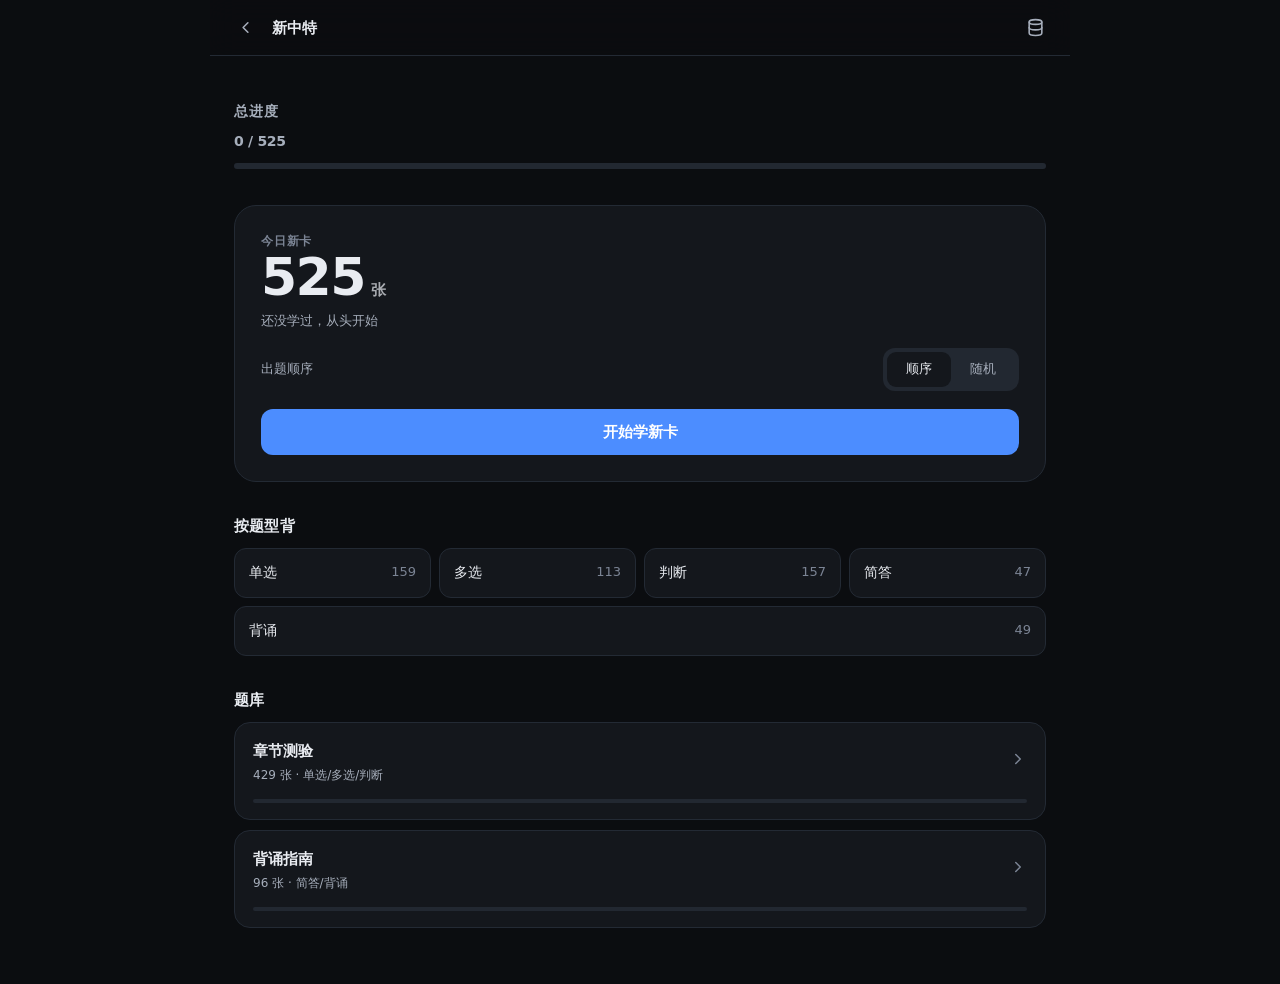
==== zhongte.html @ d505f128 "题型改为按 kind 展示：新中特 单选/多选/判断/简答/背诵，自辩 选择/判断/简答/背诵" ====
<!doctype html>
<html lang="zh-CN">
<head>
<meta charset="utf-8">
<meta name="viewport" content="width=device-width, initial-scale=1, viewport-fit=cover">
<meta name="theme-color" content="#0b0d10">
<meta name="description" content="离线背诵与刷题">
<title>备考</title>
<style>/* 备考 · 极简深色主题
   设计约束：
   - 只用一套圆角阶梯（8/12/16/22），不混用
   - 只用一套字号阶梯（11/12/13/15/17/20/32）
   - 只有一个主色，其余靠明度分层
   - 8pt 间距网格 */

:root {
  color-scheme: dark;
  --bg: #0b0d10;
  --surface: #14171c;
  --surface-2: #1a1e25;
  --surface-3: #222831;
  --border: #262c36;
  --border-soft: #232a34;

  --text: #e9ecf1;
  --text-2: #a6aebb;
  --text-3: #7b8494;

  --accent: #4c8dff;
  --accent-hover: #5f9aff;
  --accent-soft: rgba(76, 141, 255, .13);

  --ok: #34c77b;
  --ok-soft: rgba(52, 199, 123, .12);
  --bad: #f2545b;
  --bad-soft: rgba(242, 84, 91, .12);
  --warn: #e8a33d;

  --r1: 8px;
  --r2: 12px;
  --r3: 16px;
  --r4: 22px;

  --font: system-ui, -apple-system, "Segoe UI", "PingFang SC", "Noto Sans SC", "Microsoft YaHei", sans-serif;
}

* { box-sizing: border-box; }

html { -webkit-text-size-adjust: 100%; }

body {
  margin: 0;
  min-height: 100vh;
  background: var(--bg);
  color: var(--text);
  font-family: var(--font);
  font-size: 15px;
  line-height: 1.6;
  -webkit-font-smoothing: antialiased;
  text-rendering: optimizeLegibility;
}

button {
  font: inherit;
  color: inherit;
  background: none;
  border: 0;
  cursor: pointer;
  -webkit-tap-highlight-color: transparent;
}

button:disabled { cursor: not-allowed; opacity: .45; }

a { color: inherit; }

h1, h2, h3, p { margin: 0; }

:focus-visible {
  outline: 2px solid var(--accent);
  outline-offset: 2px;
  border-radius: 4px;
}

.skip {
  position: absolute;
  left: 12px;
  top: -80px;
  z-index: 20;
  padding: 10px 14px;
  background: var(--accent);
  color: #fff;
  border-radius: var(--r1);
  text-decoration: none;
}
.skip:focus { top: 12px; }

/* ---------- 骨架 ---------- */

.app {
  width: 100%;
  max-width: 620px;
  margin: 0 auto;
  min-height: 100vh;
  display: flex;
  flex-direction: column;
}

.topbar {
  position: sticky;
  top: 0;
  z-index: 10;
  display: flex;
  align-items: center;
  gap: 8px;
  height: 56px;
  padding: 0 16px;
  background: rgba(11, 13, 16, .82);
  backdrop-filter: blur(14px);
  -webkit-backdrop-filter: blur(14px);
  border-bottom: 1px solid var(--border-soft);
}

.topbar-title {
  flex: 1;
  min-width: 0;
  font-size: 15px;
  font-weight: 600;
  letter-spacing: .2px;
  overflow: hidden;
  text-overflow: ellipsis;
  white-space: nowrap;
}

.icon-btn {
  display: grid;
  place-items: center;
  width: 38px;
  height: 38px;
  flex: 0 0 auto;
  color: var(--text-2);
  border-radius: var(--r2);
}
.icon-btn[hidden] { display: none; }
button[hidden] { display: none; }
.icon-btn:hover { color: var(--text); background: var(--surface-2); }
.icon-btn svg { width: 19px; height: 19px; display: block; }

.text-btn {
  flex: 0 0 auto;
  padding: 7px 11px;
  font-size: 13px;
  color: var(--text-2);
  border-radius: var(--r1);
  text-decoration: none;
}
.text-btn:hover { color: var(--text); background: var(--surface-2); }

main {
  flex: 1;
  padding: 20px 16px 40px;
  outline: none;
}
main.is-session { padding-top: 0; }

/* ---------- 通用块 ---------- */

.eyebrow {
  font-size: 12px;
  font-weight: 600;
  letter-spacing: .8px;
  text-transform: uppercase;
  color: var(--text-3);
}

.muted { color: var(--text-2); font-size: 13px; line-height: 1.55; }

.caption { color: var(--text-3); font-size: 12px; }

.card {
  padding: 18px;
  background: var(--surface);
  border: 1px solid var(--border-soft);
  border-radius: var(--r3);
}

.stack-16 > * + * { margin-top: 16px; }
.stack-12 > * + * { margin-top: 12px; }
.stack-24 > * + * { margin-top: 24px; }
.stack-32 > * + * { margin-top: 32px; }

.section-label {
  display: flex;
  align-items: baseline;
  justify-content: space-between;
  gap: 12px;
  margin-bottom: 10px;
}
.section-label h2 {
  font-size: 15px;
  font-weight: 600;
  letter-spacing: .2px;
}
.section-label span { font-size: 12px; color: var(--text-3); }

/* ---------- 按钮 ---------- */

.btn {
  display: inline-flex;
  align-items: center;
  justify-content: center;
  gap: 7px;
  min-height: 46px;
  padding: 0 18px;
  font-size: 15px;
  font-weight: 600;
  border-radius: var(--r2);
  transition: background-color .14s ease, border-color .14s ease, transform .06s ease;
}
.btn:active:not(:disabled) { transform: scale(.985); }

.btn-primary {
  background: var(--accent);
  color: #fff;
}
.btn-primary:hover:not(:disabled) { background: var(--accent-hover); }

.btn-secondary {
  background: var(--surface-2);
  color: var(--text);
  border: 1px solid var(--border);
}
.btn-secondary:hover:not(:disabled) { background: var(--surface-3); }

.btn-quiet {
  background: transparent;
  color: var(--text-2);
  border: 1px solid var(--border);
}
.btn-quiet:hover:not(:disabled) { color: var(--text); background: var(--surface-2); }

.btn-block { display: flex; width: 100%; }
.btn-sm { min-height: 38px; padding: 0 14px; font-size: 13px; }

.btn-row { display: flex; gap: 10px; }
.btn-row > .btn { flex: 1; }

/* ---------- 科目目录（首页） ---------- */

.hero {
  padding: 8px 0 4px;
}
.hero h1 {
  font-size: 32px;
  font-weight: 700;
  letter-spacing: -.6px;
  line-height: 1.2;
}
.hero p { margin-top: 8px; color: var(--text-2); font-size: 14px; }
.hero-head {
  display: flex;
  align-items: flex-start;
  justify-content: space-between;
  gap: 12px;
}
.hero .meter { height: 6px; margin-top: 10px; }
.hero-stat {
  font-size: 22px;
  font-weight: 650;
  letter-spacing: -.3px;
  color: var(--text);
  font-variant-numeric: tabular-nums;
}

.course-list { display: grid; gap: 12px; }

.course-card {
  display: block;
  width: 100%;
  padding: 22px 20px;
  text-align: left;
  text-decoration: none;
  background: var(--surface);
  border: 1px solid var(--border-soft);
  border-radius: var(--r3);
  transition: border-color .14s ease, background-color .14s ease;
}
.course-card:hover {
  background: var(--surface-2);
  border-color: var(--border);
}

.course-head {
  display: flex;
  align-items: flex-start;
  justify-content: space-between;
  gap: 12px;
}
.course-name {
  font-size: 20px;
  font-weight: 650;
  letter-spacing: -.2px;
}
.tag-row {
  display: grid;
  grid-template-columns: repeat(2, minmax(0, 1fr));
  gap: 6px;
  margin-top: 14px;
}
.tiny-tag b { color: var(--text); font-weight: 700; }
.tiny-tag {
  padding: 5px 10px;
  text-align: center;
  font-size: 12px;
  color: var(--text-2);
  background: var(--surface-3);
  border: 0;
  border-radius: 999px;
  font-variant-numeric: tabular-nums;
  white-space: nowrap;
}

.course-desc {
  margin-top: 8px;
  font-size: 13px;
  line-height: 1.65;
  color: var(--text-2);
}

.intro {
  max-width: 34em;
  margin-top: 8px;
  font-size: 14px;
  line-height: 1.75;
  color: var(--text-2);
}
.course-arrow {
  flex: 0 0 auto;
  color: var(--text-3);
  margin-top: 2px;
}
.course-card:hover .course-arrow { color: var(--accent); }

/* ---------- 进度条 ---------- */

.meter {
  display: block;
  width: 100%;
  height: 4px;
  margin-top: 14px;
  background: var(--surface-3);
  border-radius: 999px;
  overflow: hidden;
}
.meter > i {
  display: block;
  height: 100%;
  background: var(--accent);
  border-radius: 999px;
}

.meter-row {
  display: flex;
  align-items: center;
  gap: 10px;
  margin-top: 12px;
}
.meter-row .meter { margin-top: 0; flex: 1; }
.meter-row span {
  flex: 0 0 auto;
  font-size: 12px;
  color: var(--text-2);
  font-variant-numeric: tabular-nums;
}

/* ---------- 今日复习 ---------- */

.today {
  padding: 22px;
  background: var(--surface);
  border: 1px solid var(--border-soft);
  border-radius: var(--r4);
}

.today-top {
  display: flex;
  align-items: flex-end;
  justify-content: space-between;
  gap: 16px;
}

.today-num {
  font-size: 40px;
  font-weight: 700;
  line-height: 1;
  letter-spacing: -1.6px;
  font-variant-numeric: tabular-nums;
}
.today-num small {
  font-size: 15px;
  font-weight: 600;
  letter-spacing: 0;
  color: var(--text);
  margin-left: 6px;
  opacity: .7;
}

.today-label {
  margin-top: 8px;
  font-size: 13px;
  color: var(--text-2);
}

.today .btn-block { margin-top: 18px; }

/* ---------- 题型 / 题库 ---------- */

.order-row {
  display: flex;
  align-items: center;
  justify-content: space-between;
  gap: 12px;
}
.order-label {
  font-size: 13px;
  color: var(--text-2);
}
.today .segmented { background: var(--surface-3); border-color: transparent; }
.today .segment[aria-pressed="true"] { background: var(--surface); box-shadow: none; }
.segmented {
  display: inline-flex;
  padding: 3px;
  background: var(--surface-2);
  border: 1px solid var(--border-soft);
  border-radius: var(--r2);
}
.segment {
  min-width: 64px;
  padding: 7px 14px;
  font-size: 13px;
  color: var(--text-2);
  border-radius: 9px;
  transition: color .14s ease, background-color .14s ease;
}
.segment:hover { color: var(--text); }
.segment[aria-pressed="true"] {
  color: var(--text);
  background: var(--surface-3);
  box-shadow: 0 1px 2px rgba(0, 0, 0, .35);
}

.chip-grid {
  display: grid;
  grid-template-columns: repeat(2, minmax(0, 1fr));
  gap: 8px;
  align-items: stretch;
}
/* 奇数个题型时，最后一项横跨整行，避免右侧留空 */
.chip-grid > :last-child:nth-child(odd) { grid-column: 1 / -1; }

.chip {
  display: flex;
  align-items: center;
  justify-content: space-between;
  gap: 8px;
  min-height: 50px;
  height: 100%;
  padding: 0 14px;
  background: var(--surface);
  border: 1px solid var(--border-soft);
  border-radius: var(--r2);
  transition: border-color .14s ease, background-color .14s ease;
}
.chip:hover { background: var(--surface-2); border-color: var(--border); }
.chip[aria-pressed="true"] {
  background: var(--accent-soft);
  border-color: var(--accent);
}
.chip[aria-pressed="true"] .chip-count { color: var(--accent); }
.chip-label { font-size: 14px; font-weight: 500; }
.chip-count {
  font-size: 13px;
  color: var(--text-3);
  font-variant-numeric: tabular-nums;
}

.deck-card {
  display: block;
  width: 100%;
  padding: 16px 18px;
  text-align: left;
  background: var(--surface);
  border: 1px solid var(--border-soft);
  border-radius: var(--r3);
  transition: border-color .14s ease, background-color .14s ease;
}
.deck-card:hover { background: var(--surface-2); border-color: var(--border); }
.deck-card + .deck-card { margin-top: 10px; }

.deck-row {
  display: flex;
  align-items: center;
  gap: 12px;
}
.deck-row > div:first-child { flex: 1; min-width: 0; }
.deck-title { font-size: 15px; font-weight: 600; }
.deck-sub { margin-top: 3px; font-size: 12px; color: var(--text-2); }

/* ---------- 答题 ---------- */

.session-progress {
  position: sticky;
  top: 56px;
  z-index: 9;
  height: 2px;
  background: var(--border-soft);
}
.session-progress > i {
  display: block;
  height: 100%;
  width: 0;
  background: var(--accent);
  transition: width .2s ease;
}

.q-head {
  display: flex;
  align-items: center;
  gap: 8px;
  padding: 18px 0 12px;
}

.tag {
  padding: 3px 9px;
  font-size: 12px;
  font-weight: 600;
  color: var(--accent);
  background: var(--accent-soft);
  border-radius: 999px;
}
.tag-neutral {
  color: var(--text-2);
  background: var(--surface-2);
}

.q-count {
  margin-left: auto;
  font-size: 12px;
  color: var(--text-3);
  font-variant-numeric: tabular-nums;
}

.q-text {
  font-size: 20px;
  font-weight: 600;
  line-height: 1.5;
  letter-spacing: -.2px;
  white-space: pre-wrap;
  word-break: break-word;
}

.q-hint { margin-top: 10px; }

.options { display: grid; gap: 8px; margin-top: 20px; }

.option {
  display: flex;
  align-items: flex-start;
  gap: 12px;
  width: 100%;
  padding: 14px;
  text-align: left;
  background: var(--surface);
  border: 1px solid var(--border-soft);
  border-radius: var(--r2);
  line-height: 1.5;
  transition: border-color .12s ease, background-color .12s ease;
}
.option:hover:not(:disabled) { background: var(--surface-2); border-color: var(--border); }

.option .letter {
  flex: 0 0 auto;
  display: grid;
  place-items: center;
  width: 26px;
  height: 26px;
  margin-top: -1px;
  font-size: 13px;
  font-weight: 700;
  color: var(--text-2);
  background: var(--surface-3);
  border-radius: var(--r1);
}
.option .body { flex: 1; min-width: 0; word-break: break-word; }
.option .flag {
  display: block;
  margin-top: 4px;
  font-size: 12px;
  color: var(--text-3);
}

.option.selected {
  background: var(--accent-soft);
  border-color: var(--accent);
}
.option.selected .letter { color: #fff; background: var(--accent); }

.option.correct {
  background: var(--ok-soft);
  border-color: var(--ok);
}
.option.correct .letter { color: #fff; background: var(--ok); }
.option.correct .flag { color: var(--ok); }

.option.incorrect {
  background: var(--bad-soft);
  border-color: var(--bad);
}
.option.incorrect .letter { color: #fff; background: var(--bad); }
.option.incorrect .flag { color: var(--bad); }

.feedback {
  margin-top: 22px;
  padding: 14px 16px;
  background: var(--surface);
  border: 1px solid var(--border-soft);
  border-left: 3px solid var(--ok);
  border-radius: var(--r2);
}
.feedback.bad { border-left-color: var(--bad); }
.feedback-title {
  font-size: 14px;
  font-weight: 650;
  color: var(--ok);
}
.feedback.bad .feedback-title { color: var(--bad); }
.feedback-text {
  margin-top: 6px;
  font-size: 14px;
  line-height: 1.6;
  color: var(--text-2);
  white-space: pre-wrap;
  word-break: break-word;
}

.answer {
  margin-top: 20px;
  padding: 18px;
  max-height: 46vh;
  overflow: auto;
  background: var(--surface);
  border: 1px solid var(--border-soft);
  border-radius: var(--r3);
  font-size: 15px;
  line-height: 1.75;
  white-space: pre-wrap;
  word-break: break-word;
}

.source {
  margin-top: 18px;
  font-size: 12px;
  color: var(--text-3);
}

.pad { padding-bottom: 12px; }

/* ---------- 底部操作条 ---------- */

.actionbar {
  position: sticky;
  bottom: 0;
  z-index: 8;
  display: flex;
  flex-direction: column;
  gap: 10px;
  margin: 20px -16px 0;
  padding: 16px 16px calc(16px + env(safe-area-inset-bottom, 0px));
  background: var(--bg);
  border-top: 1px solid var(--border-soft);
}

.kbd-hint {
  margin-top: 10px;
  font-size: 12px;
  color: var(--text-3);
  text-align: center;
}

/* ---------- 完成页 ---------- */

.done {
  padding: 40px 20px;
  text-align: center;
}
.done-icon {
  display: grid;
  place-items: center;
  width: 56px;
  height: 56px;
  margin: 0 auto 18px;
  color: var(--ok);
  background: var(--ok-soft);
  border-radius: 50%;
}
.done h2 { font-size: 20px; font-weight: 650; }
.done p { margin-top: 8px; color: var(--text-2); font-size: 14px; }
.done .btn-row { margin-top: 24px; }

/* ---------- 空状态 ---------- */

.empty {
  padding: 36px 20px;
  text-align: center;
  color: var(--text-2);
  font-size: 14px;
}

/* ---------- 弹窗 ---------- */

dialog {
  width: min(92vw, 460px);
  padding: 0;
  color: var(--text);
  background: var(--surface);
  border: 1px solid var(--border);
  border-radius: var(--r4);
}
dialog::backdrop { background: rgba(0, 0, 0, .62); }

.dialog-body { padding: 22px; }
.dialog-body h2 { font-size: 17px; font-weight: 650; }
.dialog-body .muted { margin-top: 8px; }

.dialog-actions {
  display: flex;
  gap: 10px;
  margin-top: 18px;
}
.dialog-actions > .btn { flex: 1; }

.field {
  display: block;
  width: 100%;
  min-height: 96px;
  margin-top: 14px;
  padding: 12px;
  color: var(--text);
  font: 12px/1.5 ui-monospace, SFMono-Regular, Consolas, monospace;
  background: var(--bg);
  border: 1px solid var(--border);
  border-radius: var(--r2);
  resize: vertical;
  word-break: break-all;
}

/* ---------- 提示条 ---------- */

.toast {
  position: fixed;
  left: 50%;
  bottom: 24px;
  z-index: 30;
  max-width: min(90vw, 420px);
  padding: 12px 16px;
  font-size: 13px;
  color: var(--text);
  background: var(--surface-3);
  border: 1px solid var(--border);
  border-radius: var(--r2);
  box-shadow: 0 10px 30px rgba(0, 0, 0, .45);
  transform: translate(-50%, 12px);
  opacity: 0;
  pointer-events: none;
  transition: opacity .16s ease, transform .16s ease;
}
.toast.show { opacity: 1; transform: translate(-50%, 0); }

.foot {
  padding: 4px 0 0;
  font-size: 12px;
  color: var(--text-3);
  text-align: center;
}

@media (min-width: 640px) {
  main { padding: 28px 24px 56px; }
  .chip-grid { grid-template-columns: repeat(4, minmax(0, 1fr)); }
  .today-num { font-size: 46px; }
  .today { padding: 26px; }
  .q-text { font-size: 22px; }
  .q-text { max-width: 42em; }
  .actionbar { margin-left: -24px; margin-right: -24px; padding-left: 24px; padding-right: 24px; }
}

@media (min-width: 900px) {
  .app { max-width: 860px; }
  .hero h1 { font-size: 38px; }
  .course-list { max-width: 620px; }
  .today-num { font-size: 52px; }
}

@media (prefers-reduced-motion: reduce) {
  *, *::before, *::after { transition: none !important; animation: none !important; }
}
</style>
</head>
<body>
<a class="skip" href="#main">跳到正文</a>
<div class="app">
  <header class="topbar">
    <button id="back-button" class="icon-btn" type="button" aria-label="返回科目目录" hidden>
      <svg viewBox="0 0 24 24" fill="none" stroke="currentColor" stroke-width="2" stroke-linecap="round" stroke-linejoin="round" aria-hidden="true"><path d="M15 18l-6-6 6-6"/></svg>
    </button>
    <h1 class="topbar-title" id="topbar-title">备考</h1>
    <button id="data-button" class="icon-btn" type="button" aria-label="数据管理" title="数据管理">
      <svg viewBox="0 0 24 24" fill="none" stroke="currentColor" stroke-width="2" stroke-linecap="round" stroke-linejoin="round" aria-hidden="true"><ellipse cx="12" cy="5" rx="8" ry="3"/><path d="M4 5v14c0 1.7 3.6 3 8 3s8-1.3 8-3V5"/><path d="M4 12c0 1.7 3.6 3 8 3s8-1.3 8-3"/></svg>
    </button>
  </header>
  <main id="main" tabindex="-1"></main>
</div>

<dialog id="data-dialog" aria-labelledby="data-title">
  <div class="dialog-body">
    <h2 id="data-title">数据管理</h2>
    <p class="muted" id="data-note"></p>
    <div class="btn-row" style="margin-top:18px">
      <button class="btn btn-secondary" type="button" id="export-button">导出进度</button>
      <button class="btn btn-secondary" type="button" id="import-button">导入进度</button>
    </div>
    <label class="caption" for="data-field" style="display:block;margin-top:16px">备份文本（导入时粘贴到这里）</label>
    <textarea class="field" id="data-field" spellcheck="false" placeholder="导出后这段文本可复制保存"></textarea>
    <div class="dialog-actions">
      <button class="btn btn-quiet" type="button" id="data-close">关闭</button>
      <button class="btn btn-primary" type="button" id="data-apply">应用</button>
    </div>
    <p class="caption" id="data-status" aria-live="polite" style="margin-top:10px"></p>
  </div>
</dialog>

<div class="toast" id="toast" role="status" aria-live="polite"></div>

<script>
'use strict';
const DECKS = /*@DECK_DATA@*/{
 "version": 1,
 "built": "2026-11-18",
 "decks": [
  {
   "id": "zt-quiz",
   "course": "新中特",
   "title": "章节测验 442 题",
   "desc": "单选159 · 多选113 · 判断157",
   "cards": [
    {
     "id": "zt-001",
     "type": "single",
     "q": "党的十一届三中全会以后，我国经济建设的战略部署大体分“三步走”。第一步，实现国民生产总值比1980年翻一番，解决人民的（　）。",
     "options": [
      {
       "k": "A",
       "t": "温饱问题"
      },
      {
       "k": "B",
       "t": "富裕问题"
      },
      {
       "k": "C",
       "t": "现代化问题"
      },
      {
       "k": "D",
       "t": "小康问题"
      }
     ],
     "answer": "A",
     "explain": "三步走战略\n1987年党的十三大系统阐述的“三步走”：第一步解决温饱，第二步达到小康，第三步基本实现现代化。本题考“第一步”，不要把“小康”提前。",
     "source": "新中特·章节测验442题",
     "num": 1,
     "kind": "single"
    },
    {
     "id": "zt-002",
     "type": "single",
     "q": "以下各项中，不属于党面临的“四个危险”的是（　）。",
     "options": [
      {
       "k": "A",
       "t": "骄傲自满的危险"
      },
      {
       "k": "B",
       "t": "能力不足的危险"
      },
      {
       "k": "C",
       "t": "精神懈怠的危险"
      },
      {
       "k": "D",
       "t": "脱离群众的危险"
      }
     ],
     "answer": "A",
     "explain": "四个危险（必背）\n完整内容：精神懈怠的危险、能力不足的危险、脱离群众的危险、消极腐败的危险。\n记忆口诀：精、能、脱、腐。 “骄傲自满”不是该固定提法。\n关联辨析｜四个考验： 执政考验、改革开放考验、市场经济考验、外部环境考验。前者侧重党自身的风险，后者侧重执政面临的考验。",
     "source": "新中特·章节测验442题",
     "num": 2,
     "kind": "single"
    },
    {
     "id": "zt-003",
     "type": "single",
     "q": "党对军队绝对领导的最高实现形式是（　）。",
     "options": [
      {
       "k": "A",
       "t": "政治委员制"
      },
      {
       "k": "B",
       "t": "党委制"
      },
      {
       "k": "C",
       "t": "军委主席负责制"
      },
      {
       "k": "D",
       "t": "党委统一的集体领导下的首长分工负责制"
      }
     ],
     "answer": "C",
     "explain": "",
     "source": "新中特·章节测验442题",
     "num": 3,
     "kind": "single"
    },
    {
     "id": "zt-004",
     "type": "single",
     "q": "“人民的基本生存和生活状态、以及人民的基本发展机会、基本发展能力和基本权益保护状况等”描述的是哪一重要概念（　）。",
     "options": [
      {
       "k": "A",
       "t": "幸福"
      },
      {
       "k": "B",
       "t": "安全"
      },
      {
       "k": "C",
       "t": "发展"
      },
      {
       "k": "D",
       "t": "民生"
      }
     ],
     "answer": "D",
     "explain": "",
     "source": "新中特·章节测验442题",
     "num": 4,
     "kind": "single"
    },
    {
     "id": "zt-005",
     "type": "single",
     "q": "发展卫生与健康事业，必须坚持的原则是（　）。",
     "options": [
      {
       "k": "A",
       "t": "公益性"
      },
      {
       "k": "B",
       "t": "普惠性"
      },
      {
       "k": "C",
       "t": "基础性"
      },
      {
       "k": "D",
       "t": "兜底性"
      }
     ],
     "answer": "A",
     "explain": "",
     "source": "新中特·章节测验442题",
     "num": 5,
     "kind": "single"
    },
    {
     "id": "zt-006",
     "type": "single",
     "q": "某地政府在新农村文化建设中，着力推进文化礼堂建设，建立学习讲堂、民风廊、励志廊等，开展各种文化活动，学科网促进了农村文化从单纯娱乐向更高精神层面的跃升，形成了一股崇德向上的强大力量。该地的成功经验表明，新农村文化建设要：（　）。",
     "options": [
      {
       "k": "A",
       "t": "支持健康有益文化，抵制农村通俗文化"
      },
      {
       "k": "B",
       "t": "大力发展文化事业，丰富农村文化生活"
      },
      {
       "k": "C",
       "t": "积极发展文化产业，保障农民文化权益"
      },
      {
       "k": "D",
       "t": "承袭农村传统习俗，提高农民道德修养"
      }
     ],
     "answer": "B",
     "explain": "",
     "source": "新中特·章节测验442题",
     "num": 6,
     "kind": "single"
    },
    {
     "id": "zt-007",
     "type": "single",
     "q": "我们所要建设的市场体系的特征是（　）。",
     "options": [
      {
       "k": "A",
       "t": "彰显优势、协调联动"
      },
      {
       "k": "B",
       "t": "多元平衡、安全高效"
      },
      {
       "k": "C",
       "t": "创新引领、协同发展"
      },
      {
       "k": "D",
       "t": "统一开放、竞争有序"
      }
     ],
     "answer": "D",
     "explain": "",
     "source": "新中特·章节测验442题",
     "num": 7,
     "kind": "single"
    },
    {
     "id": "zt-008",
     "type": "single",
     "q": "中国积极拓展多层次国际交往领域，突出（　）的战略引领作用。",
     "options": [
      {
       "k": "A",
       "t": "元首外交"
      },
      {
       "k": "B",
       "t": "民间交往"
      },
      {
       "k": "C",
       "t": "政党外交"
      },
      {
       "k": "D",
       "t": "主场外交"
      }
     ],
     "answer": "A",
     "explain": "",
     "source": "新中特·章节测验442题",
     "num": 8,
     "kind": "single"
    },
    {
     "id": "zt-009",
     "type": "single",
     "q": "（　）体现一定社会形态中最基本、最本质的经济关系，经济制度的选择取决于一国生产力发展水平和具体的社会经济条件。",
     "options": [
      {
       "k": "A",
       "t": "文化制度"
      },
      {
       "k": "B",
       "t": "社会制度"
      },
      {
       "k": "C",
       "t": "政治制度"
      },
      {
       "k": "D",
       "t": "经济制度"
      }
     ],
     "answer": "D",
     "explain": "",
     "source": "新中特·章节测验442题",
     "num": 9,
     "kind": "single"
    },
    {
     "id": "zt-010",
     "type": "single",
     "q": "创新社会治理，首要的是（　）。",
     "options": [
      {
       "k": "A",
       "t": "理念创新"
      },
      {
       "k": "B",
       "t": "制度创新"
      },
      {
       "k": "C",
       "t": "理论创新"
      },
      {
       "k": "D",
       "t": "道路创新"
      }
     ],
     "answer": "A",
     "explain": "",
     "source": "新中特·章节测验442题",
     "num": 10,
     "kind": "single"
    },
    {
     "id": "zt-011",
     "type": "single",
     "q": "以下各项中不属于新发展理念的内涵的是（　）。",
     "options": [
      {
       "k": "A",
       "t": "共商"
      },
      {
       "k": "B",
       "t": "协调"
      },
      {
       "k": "C",
       "t": "创新"
      },
      {
       "k": "D",
       "t": "绿色"
      }
     ],
     "answer": "A",
     "explain": "五大发展理念（必背）\n创新、协调、绿色、开放、共享。 创新是第一动力；协调是持续健康发展的内在要求；绿色是永续发展的必要条件；开放是国家繁荣发展的必由之路；共享是中国特色社会主义的本质要求。“共商”不是五大发展理念之一。",
     "source": "新中特·章节测验442题",
     "num": 11,
     "kind": "single"
    },
    {
     "id": "zt-012",
     "type": "single",
     "q": "（　）是新时代坚持和发展中国特色社会主义的基本方略，充分体现了党对新时代经济社会与自然生态和谐发展规律的深刻认识和准确把握。",
     "options": [
      {
       "k": "A",
       "t": "坚持人与自然和谐共生"
      },
      {
       "k": "B",
       "t": "坚持推进绿色发展"
      },
      {
       "k": "C",
       "t": "共同推进全球生态治理"
      },
      {
       "k": "D",
       "t": "坚持用最严格的制度保护生态环境"
      }
     ],
     "answer": "A",
     "explain": "",
     "source": "新中特·章节测验442题",
     "num": 12,
     "kind": "single"
    },
    {
     "id": "zt-013",
     "type": "single",
     "q": "民生建设搞的成功不成功，要看人民群众享受的成果，其中不包括（　）。",
     "options": [
      {
       "k": "A",
       "t": "获得感"
      },
      {
       "k": "B",
       "t": "满意感"
      },
      {
       "k": "C",
       "t": "幸福感"
      },
      {
       "k": "D",
       "t": "安全感"
      }
     ],
     "answer": "B",
     "explain": "",
     "source": "新中特·章节测验442题",
     "num": 13,
     "kind": "single"
    },
    {
     "id": "zt-014",
     "type": "single",
     "q": "“三去一降一补”中“三去”是指（　）。①去产能②去库存③去杠杆④去短板",
     "options": [
      {
       "k": "A",
       "t": "②③④"
      },
      {
       "k": "B",
       "t": "①②③"
      },
      {
       "k": "C",
       "t": "①②④"
      },
      {
       "k": "D",
       "t": "①③④"
      }
     ],
     "answer": "B",
     "explain": "三去一降一补\n去产能、去库存、去杠杆、降成本、补短板。 “三去”不含“去短板”，而是“补短板”。",
     "source": "新中特·章节测验442题",
     "num": 14,
     "kind": "single"
    },
    {
     "id": "zt-015",
     "type": "single",
     "q": "中国特色社会主义为什么好，归根到底是因为（　）。",
     "options": [
      {
       "k": "A",
       "t": "马克思主义行"
      },
      {
       "k": "B",
       "t": "社会主义制度好"
      },
      {
       "k": "C",
       "t": "中华优秀文化好"
      },
      {
       "k": "D",
       "t": "改革开放政策好"
      }
     ],
     "answer": "A",
     "explain": "",
     "source": "新中特·章节测验442题",
     "num": 15,
     "kind": "single"
    },
    {
     "id": "zt-016",
     "type": "single",
     "q": "中国特色社会主义新时代的时间起点是（　）。",
     "options": [
      {
       "k": "A",
       "t": "党的十六大"
      },
      {
       "k": "B",
       "t": "党的十七大"
      },
      {
       "k": "C",
       "t": "党的十八大"
      },
      {
       "k": "D",
       "t": "党的十九大"
      }
     ],
     "answer": "C",
     "explain": "新时代的起点\n党的十八大以来 中国特色社会主义进入新时代；党的十九大 作出“中国特色社会主义进入了新时代”的重大政治判断。注意区分“历史起点”和“明确提出的会议”。",
     "source": "新中特·章节测验442题",
     "num": 16,
     "kind": "single"
    },
    {
     "id": "zt-017",
     "type": "single",
     "q": "当前，我国哲学社会科学学科体系已基本确立，涵盖经济、政治、文化、社会、生态、军事、党建、历史等各领域，但还存在ー些亟待解决的问题，主要是ー些学科设置同社会发展联系不够紧密，学科体系不够健全，新兴学科、交叉学科建设比较薄弱。这启示加快构建我国特色哲学社会科学要体现（　）。",
     "options": [
      {
       "k": "A",
       "t": "继承性"
      },
      {
       "k": "B",
       "t": "民族性"
      },
      {
       "k": "C",
       "t": "原创性"
      },
      {
       "k": "D",
       "t": "系统性"
      }
     ],
     "answer": "D",
     "explain": "",
     "source": "新中特·章节测验442题",
     "num": 17,
     "kind": "single"
    },
    {
     "id": "zt-018",
     "type": "single",
     "q": "在党的所有纪律中，第一位的是（　）。",
     "options": [
      {
       "k": "A",
       "t": "组织纪律"
      },
      {
       "k": "B",
       "t": "政治纪律"
      },
      {
       "k": "C",
       "t": "廉洁纪律"
      },
      {
       "k": "D",
       "t": "群众纪律"
      }
     ],
     "answer": "B",
     "explain": "",
     "source": "新中特·章节测验442题",
     "num": 18,
     "kind": "single"
    },
    {
     "id": "zt-019",
     "type": "single",
     "q": "中国号召世界共同反对以多边主义之名行（　）之实的各种行为。",
     "options": [
      {
       "k": "A",
       "t": "互惠共赢"
      },
      {
       "k": "B",
       "t": "和平共处"
      },
      {
       "k": "C",
       "t": "单边主义"
      },
      {
       "k": "D",
       "t": "国际合作"
      }
     ],
     "answer": "C",
     "explain": "",
     "source": "新中特·章节测验442题",
     "num": 19,
     "kind": "single"
    },
    {
     "id": "zt-020",
     "type": "single",
     "q": "党的教育工作的总体要求是（　）。",
     "options": [
      {
       "k": "A",
       "t": "五育并举"
      },
      {
       "k": "B",
       "t": "三全育人"
      },
      {
       "k": "C",
       "t": "为党育人、为国育才"
      },
      {
       "k": "D",
       "t": "发挥社会合力"
      }
     ],
     "answer": "C",
     "explain": "",
     "source": "新中特·章节测验442题",
     "num": 20,
     "kind": "single"
    },
    {
     "id": "zt-021",
     "type": "single",
     "q": "（　），是发挥社会主义市场经济体制优势的内在要求。",
     "options": [
      {
       "k": "A",
       "t": "科学的宏观调控，有效的政府治理"
      },
      {
       "k": "B",
       "t": "坚持公有制主体地位"
      },
      {
       "k": "C",
       "t": "推进政府协商"
      },
      {
       "k": "D",
       "t": "加强国际合作"
      }
     ],
     "answer": "A",
     "explain": "",
     "source": "新中特·章节测验442题",
     "num": 21,
     "kind": "single"
    },
    {
     "id": "zt-022",
     "type": "single",
     "q": "坚持和完善共建共治共享的社会治理制度，以下说法不正确的是（　）。",
     "options": [
      {
       "k": "A",
       "t": "完善社会治安防控体系"
      },
      {
       "k": "B",
       "t": "完善正确处理新形势下人民内部矛盾有效机制"
      },
      {
       "k": "C",
       "t": "构建基层社会治理新格局"
      },
      {
       "k": "D",
       "t": "分阶层分阶段的实现共享"
      }
     ],
     "answer": "D",
     "explain": "",
     "source": "新中特·章节测验442题",
     "num": 22,
     "kind": "single"
    },
    {
     "id": "zt-023",
     "type": "single",
     "q": "推动形成（　）是绿色发展的重要实践途径。具体包括强化绿色理念，倡导节俭消费观，强化相关政策机制，构建全民行动体系，提高公众的节约意识、环境意识、生态意识。",
     "options": [
      {
       "k": "A",
       "t": "绿色共享模式"
      },
      {
       "k": "B",
       "t": "绿色生活方式"
      },
      {
       "k": "C",
       "t": "绿色生产方式"
      },
      {
       "k": "D",
       "t": "绿色发展方式"
      }
     ],
     "answer": "B",
     "explain": "",
     "source": "新中特·章节测验442题",
     "num": 23,
     "kind": "single"
    },
    {
     "id": "zt-024",
     "type": "single",
     "q": "我们党最鲜明的品格是（　）。",
     "options": [
      {
       "k": "A",
       "t": "全心全意为人民服务"
      },
      {
       "k": "B",
       "t": "勇于自我革命，从严管党治党"
      },
      {
       "k": "C",
       "t": "解放思想"
      },
      {
       "k": "D",
       "t": "加强理想信念教育"
      }
     ],
     "answer": "B",
     "explain": "",
     "source": "新中特·章节测验442题",
     "num": 24,
     "kind": "single"
    },
    {
     "id": "zt-025",
     "type": "single",
     "q": "我国经济与社会发展的根本出发点是（　）。",
     "options": [
      {
       "k": "A",
       "t": "解放和发展生产力"
      },
      {
       "k": "B",
       "t": "增强综合国力"
      },
      {
       "k": "C",
       "t": "提高人民生活水平"
      },
      {
       "k": "D",
       "t": "巩固社会主义制度"
      }
     ],
     "answer": "C",
     "explain": "",
     "source": "新中特·章节测验442题",
     "num": 25,
     "kind": "single"
    },
    {
     "id": "zt-026",
     "type": "single",
     "q": "鸦片战争以后，近代中国逐步成为（　）。",
     "options": [
      {
       "k": "A",
       "t": "半封建社会"
      },
      {
       "k": "B",
       "t": "半殖民地半封建社会"
      },
      {
       "k": "C",
       "t": "殖民社会"
      },
      {
       "k": "D",
       "t": "半殖民地"
      }
     ],
     "answer": "B",
     "explain": "",
     "source": "新中特·章节测验442题",
     "num": 26,
     "kind": "single"
    },
    {
     "id": "zt-027",
     "type": "single",
     "q": "现阶段，“四个全面”战略布局不包括（　）。",
     "options": [
      {
       "k": "A",
       "t": "全面建设社会主义现代化国家"
      },
      {
       "k": "B",
       "t": "全面深化改革"
      },
      {
       "k": "C",
       "t": "全面依法治国"
      },
      {
       "k": "D",
       "t": "全面建成世界强国"
      }
     ],
     "answer": "D",
     "explain": "四个全面战略布局（必背）\n全面建设社会主义现代化国家、全面深化改革、全面依法治国、全面从严治党。 易混：早期表述是“全面建成小康社会”，完成全面建成小康社会的历史任务后，调整为“全面建设社会主义现代化国家”。",
     "source": "新中特·章节测验442题",
     "num": 27,
     "kind": "single"
    },
    {
     "id": "zt-028",
     "type": "single",
     "q": "中国历史上最广泛、最深刻的社会变革是（　）。",
     "options": [
      {
       "k": "A",
       "t": "中国特色社会主义新时代的开创"
      },
      {
       "k": "B",
       "t": "新中国的成立"
      },
      {
       "k": "C",
       "t": "改革开放新时期的开启"
      },
      {
       "k": "D",
       "t": "社会主义基本制度的建立"
      }
     ],
     "answer": "D",
     "explain": "",
     "source": "新中特·章节测验442题",
     "num": 28,
     "kind": "single"
    },
    {
     "id": "zt-029",
     "type": "single",
     "q": "（　）是确保两岸关系和平发展的关键。大陆和台湾同属一个中国，两岸不是国与国关系，它明确界定了两岸关系的根本性质。",
     "options": [
      {
       "k": "A",
       "t": "一个中国"
      },
      {
       "k": "B",
       "t": "“两制”并存"
      },
      {
       "k": "C",
       "t": "“九二共识”"
      },
      {
       "k": "D",
       "t": "“一国两制”"
      }
     ],
     "answer": "C",
     "explain": "一个中国原则与九二共识\n一个中国原则 是两岸关系的政治基础；“九二共识” 是推动两岸关系和平发展的重要政治基础和关键共识。题目问“确保两岸关系和平发展的关键”，按原卷选“九二共识”。",
     "source": "新中特·章节测验442题",
     "num": 29,
     "kind": "single"
    },
    {
     "id": "zt-030",
     "type": "single",
     "q": "全面建成多层次社会保障体系，在保障项目上，要坚持以（　）为主题。",
     "options": [
      {
       "k": "A",
       "t": "优抚安置"
      },
      {
       "k": "B",
       "t": "慈善事业"
      },
      {
       "k": "C",
       "t": "社会福利"
      },
      {
       "k": "D",
       "t": "社会保险"
      }
     ],
     "answer": "D",
     "explain": "",
     "source": "新中特·章节测验442题",
     "num": 30,
     "kind": "single"
    },
    {
     "id": "zt-031",
     "type": "single",
     "q": "对我国社会主要矛盾的最新分析论述是在（　）。",
     "options": [
      {
       "k": "A",
       "t": "党的十八大"
      },
      {
       "k": "B",
       "t": "党的十九届六中全会"
      },
      {
       "k": "C",
       "t": "党的八大"
      },
      {
       "k": "D",
       "t": "党的十九大"
      }
     ],
     "answer": "D",
     "explain": "",
     "source": "新中特·章节测验442题",
     "num": 31,
     "kind": "single"
    },
    {
     "id": "zt-032",
     "type": "single",
     "q": "通过《中共中央关于党的百年奋斗重大成就和历史经验的决议》的会议是（　）。",
     "options": [
      {
       "k": "A",
       "t": "党的十九届四中全会"
      },
      {
       "k": "B",
       "t": "党的十九届六中全会"
      },
      {
       "k": "C",
       "t": "党的十九届三中全会"
      },
      {
       "k": "D",
       "t": "党的十九届五中全会"
      }
     ],
     "answer": "B",
     "explain": "十九届六中全会\n2021年11月召开的 党的十九届六中全会 审议通过《中共中央关于党的百年奋斗重大成就和历史经验的决议》。不要与十九届四中全会（国家制度和治理体系议题）混淆。",
     "source": "新中特·章节测验442题",
     "num": 32,
     "kind": "single"
    },
    {
     "id": "zt-033",
     "type": "single",
     "q": "（　）是人民幸福安康的基本要求，是安邦定国的重要基石。",
     "options": [
      {
       "k": "A",
       "t": "国家安全"
      },
      {
       "k": "B",
       "t": "外交战略"
      },
      {
       "k": "C",
       "t": "意识形态"
      },
      {
       "k": "D",
       "t": "武装力量"
      }
     ],
     "answer": "A",
     "explain": "",
     "source": "新中特·章节测验442题",
     "num": 33,
     "kind": "single"
    },
    {
     "id": "zt-034",
     "type": "single",
     "q": "民生之本是（　）。",
     "options": [
      {
       "k": "A",
       "t": "医疗"
      },
      {
       "k": "B",
       "t": "教育"
      },
      {
       "k": "C",
       "t": "住房"
      },
      {
       "k": "D",
       "t": "就业"
      }
     ],
     "answer": "D",
     "explain": "",
     "source": "新中特·章节测验442题",
     "num": 34,
     "kind": "single"
    },
    {
     "id": "zt-035",
     "type": "single",
     "q": "中国特色社会主义文化建设的根本任务（　）。",
     "options": [
      {
       "k": "A",
       "t": "坚持以社会主义核心价值观引领文化建设制度"
      },
      {
       "k": "B",
       "t": "培养有理想、有道德、有文化、有纪律的社会主义公民"
      },
      {
       "k": "C",
       "t": "加强社会主义思想道德建设和社会主义教育科学文化建设"
      },
      {
       "k": "D",
       "t": "坚持马克思主义在意识形态领域指导地位的根本制度"
      }
     ],
     "answer": "B",
     "explain": "",
     "source": "新中特·章节测验442题",
     "num": 35,
     "kind": "single"
    },
    {
     "id": "zt-036",
     "type": "single",
     "q": "“一国两制”的核心在于（　）。",
     "options": [
      {
       "k": "A",
       "t": "“两制”"
      },
      {
       "k": "B",
       "t": "“一国”"
      },
      {
       "k": "C",
       "t": "人民当家作主"
      },
      {
       "k": "D",
       "t": "保持社会稳定"
      }
     ],
     "answer": "B",
     "explain": "",
     "source": "新中特·章节测验442题",
     "num": 36,
     "kind": "single"
    },
    {
     "id": "zt-037",
     "type": "single",
     "q": "关于社会主义核心价值观论述正确的是（　）。",
     "options": [
      {
       "k": "A",
       "t": "社会主义核心价值观体现了社会主义意识形态的本质要求"
      },
      {
       "k": "B",
       "t": "社会主义核心价值观的内核是社会主义核心价值体系"
      },
      {
       "k": "C",
       "t": "社会主义核心价值观的高度凝练和集中表达是社会主义核心价值体系"
      },
      {
       "k": "D",
       "t": "社会主义核心价值观的根本性质和基本特征体现为社会主义核心价值体系"
      }
     ],
     "answer": "A",
     "explain": "社会主义核心价值观24字（必背）\n国家层面：富强、民主、文明、和谐；社会层面：自由、平等、公正、法治；公民层面：爱国、敬业、诚信、友善。 记住“国家8字—社会8字—公民8字”。",
     "source": "新中特·章节测验442题",
     "num": 37,
     "kind": "single"
    },
    {
     "id": "zt-038",
     "type": "single",
     "q": "（　）是国家的根本大法，具有最高的法律地位、法律权威、法律效力。",
     "options": [
      {
       "k": "A",
       "t": "立法法"
      },
      {
       "k": "B",
       "t": "刑法"
      },
      {
       "k": "C",
       "t": "民法典"
      },
      {
       "k": "D",
       "t": "宪法"
      }
     ],
     "answer": "D",
     "explain": "",
     "source": "新中特·章节测验442题",
     "num": 38,
     "kind": "single"
    },
    {
     "id": "zt-039",
     "type": "single",
     "q": "推动两岸关系和平发展，需要（　）。",
     "options": [
      {
       "k": "A",
       "t": "武统台湾"
      },
      {
       "k": "B",
       "t": "坚持一个中国原则和“九二共识”"
      },
      {
       "k": "C",
       "t": "只需大陆方面推动"
      },
      {
       "k": "D",
       "t": "和平渗透"
      }
     ],
     "answer": "B",
     "explain": "",
     "source": "新中特·章节测验442题",
     "num": 39,
     "kind": "single"
    },
    {
     "id": "zt-040",
     "type": "single",
     "q": "中国社会长期稳定的根本原因是（　）。",
     "options": [
      {
       "k": "A",
       "t": "中国特色社会主义好"
      },
      {
       "k": "B",
       "t": "改革开放政策好"
      },
      {
       "k": "C",
       "t": "公民综合素质高"
      },
      {
       "k": "D",
       "t": "民族关系处理好"
      }
     ],
     "answer": "A",
     "explain": "",
     "source": "新中特·章节测验442题",
     "num": 40,
     "kind": "single"
    },
    {
     "id": "zt-041",
     "type": "single",
     "q": "党的十九届四中全会强调，必须坚持和完善公有制为主体、多种所有制经济共同发展，按劳分配为主体、多种分配方式并存，社会主义（　）体制等社会主义基本经济制度。",
     "options": [
      {
       "k": "A",
       "t": "计划经济"
      },
      {
       "k": "B",
       "t": "国有经济"
      },
      {
       "k": "C",
       "t": "集体经济"
      },
      {
       "k": "D",
       "t": "市场经济"
      }
     ],
     "answer": "D",
     "explain": "社会主义基本经济制度\n公有制为主体、多种所有制经济共同发展；按劳分配为主体、多种分配方式并存；社会主义市场经济体制。 这是三个并列方面，不要把市场经济体制遗漏。",
     "source": "新中特·章节测验442题",
     "num": 41,
     "kind": "single"
    },
    {
     "id": "zt-042",
     "type": "single",
     "q": "我国国内生产总值自（　）年开始稳居世界第二位。",
     "options": [
      {
       "k": "A",
       "t": "2010"
      },
      {
       "k": "B",
       "t": "2012"
      },
      {
       "k": "C",
       "t": "2011"
      },
      {
       "k": "D",
       "t": "2009"
      }
     ],
     "answer": "A",
     "explain": "",
     "source": "新中特·章节测验442题",
     "num": 42,
     "kind": "single"
    },
    {
     "id": "zt-043",
     "type": "single",
     "q": "解决就业问题，根本是要靠（　）。",
     "options": [
      {
       "k": "A",
       "t": "制度安排"
      },
      {
       "k": "B",
       "t": "个人努力"
      },
      {
       "k": "C",
       "t": "经济发展"
      },
      {
       "k": "D",
       "t": "政策引导"
      }
     ],
     "answer": "C",
     "explain": "",
     "source": "新中特·章节测验442题",
     "num": 43,
     "kind": "single"
    },
    {
     "id": "zt-044",
     "type": "single",
     "q": "坚定不移全面从严治党，必须将党的（　）摆在首位。",
     "options": [
      {
       "k": "A",
       "t": "纪律建设"
      },
      {
       "k": "B",
       "t": "作风建设"
      },
      {
       "k": "C",
       "t": "政治建设"
      },
      {
       "k": "D",
       "t": "思想建设"
      }
     ],
     "answer": "C",
     "explain": "",
     "source": "新中特·章节测验442题",
     "num": 44,
     "kind": "single"
    },
    {
     "id": "zt-045",
     "type": "single",
     "q": "世界经济版图正在发生深刻变化，世界经济重心（　）加快位移。",
     "options": [
      {
       "k": "A",
       "t": "自南向北"
      },
      {
       "k": "B",
       "t": "自东向西"
      },
      {
       "k": "C",
       "t": "自西向东"
      },
      {
       "k": "D",
       "t": "自北向南"
      }
     ],
     "answer": "C",
     "explain": "",
     "source": "新中特·章节测验442题",
     "num": 45,
     "kind": "single"
    },
    {
     "id": "zt-046",
     "type": "single",
     "q": "全面从严治党的治本之策是（　）。",
     "options": [
      {
       "k": "A",
       "t": "政治建设"
      },
      {
       "k": "B",
       "t": "作风建设"
      },
      {
       "k": "C",
       "t": "廉政建设"
      },
      {
       "k": "D",
       "t": "纪律建设"
      }
     ],
     "answer": "D",
     "explain": "",
     "source": "新中特·章节测验442题",
     "num": 46,
     "kind": "single"
    },
    {
     "id": "zt-047",
     "type": "single",
     "q": "“四个伟大”不包括（　）。",
     "options": [
      {
       "k": "A",
       "t": "伟大斗争"
      },
      {
       "k": "B",
       "t": "伟大时代"
      },
      {
       "k": "C",
       "t": "伟大梦想"
      },
      {
       "k": "D",
       "t": "伟大工程"
      }
     ],
     "answer": "B",
     "explain": "四个伟大（必背）\n伟大斗争、伟大工程、伟大事业、伟大梦想。 其中起决定性作用的是 党的建设新的伟大工程。“伟大时代”不属于固定的“四个伟大”。",
     "source": "新中特·章节测验442题",
     "num": 47,
     "kind": "single"
    },
    {
     "id": "zt-048",
     "type": "single",
     "q": "坚持总体国家安全观，必须以（　）为宗旨。",
     "options": [
      {
       "k": "A",
       "t": "国土安全"
      },
      {
       "k": "B",
       "t": "经济安全"
      },
      {
       "k": "C",
       "t": "政治安全"
      },
      {
       "k": "D",
       "t": "人民安全"
      }
     ],
     "answer": "D",
     "explain": "总体国家安全观\n记住核心层次：以人民安全为宗旨、以政治安全为根本、以经济安全为基础。题目问“宗旨”选人民安全；问“根本”选政治安全，属于典型易混考点。",
     "source": "新中特·章节测验442题",
     "num": 48,
     "kind": "single"
    },
    {
     "id": "zt-049",
     "type": "single",
     "q": "我国坚持把人权的普遍性原则同当代实际相结合，走符合国情的人权发展道路，奉行以人民为中心的人权理念，把（　）作为最大的人权，把生存权和发展权作为首要的基本人权。",
     "options": [
      {
       "k": "A",
       "t": "人民的收入增长"
      },
      {
       "k": "B",
       "t": "人民的幸福生活"
      },
      {
       "k": "C",
       "t": "人民的政治权利"
      },
      {
       "k": "D",
       "t": "人民的言论自由"
      }
     ],
     "answer": "B",
     "explain": "",
     "source": "新中特·章节测验442题",
     "num": 49,
     "kind": "single"
    },
    {
     "id": "zt-050",
     "type": "single",
     "q": "（　）就是生产力。自然是有价值的，保护自然，就是保护自然价值和增值自然资本，就是保护和发展生产力。",
     "options": [
      {
       "k": "A",
       "t": "绿水青山"
      },
      {
       "k": "B",
       "t": "绿色生产方式"
      },
      {
       "k": "C",
       "t": "生态服务能力"
      },
      {
       "k": "D",
       "t": "金山银山"
      }
     ],
     "answer": "A",
     "explain": "",
     "source": "新中特·章节测验442题",
     "num": 50,
     "kind": "single"
    },
    {
     "id": "zt-051",
     "type": "single",
     "q": "人与自然共生共存，我们要以人与自然的和谐相处为目标，建设（　）的世界。",
     "options": [
      {
       "k": "A",
       "t": "普遍安全"
      },
      {
       "k": "B",
       "t": "持久和平"
      },
      {
       "k": "C",
       "t": "开放包容"
      },
      {
       "k": "D",
       "t": "清洁美丽"
      }
     ],
     "answer": "D",
     "explain": "",
     "source": "新中特·章节测验442题",
     "num": 51,
     "kind": "single"
    },
    {
     "id": "zt-052",
     "type": "single",
     "q": "以下（　）不属于“四个意识”。",
     "options": [
      {
       "k": "A",
       "t": "看齐意识"
      },
      {
       "k": "B",
       "t": "核心意识"
      },
      {
       "k": "C",
       "t": "大局意识"
      },
      {
       "k": "D",
       "t": "创新意识"
      }
     ],
     "answer": "D",
     "explain": "四个意识（必背）\n政治意识、大局意识、核心意识、看齐意识。 口诀：政、大、核、看。“创新意识”不是“四个意识”的组成项。",
     "source": "新中特·章节测验442题",
     "num": 52,
     "kind": "single"
    },
    {
     "id": "zt-053",
     "type": "single",
     "q": "（　）是永续发展的必要条件和人民对美好生活追求的重要体现。",
     "options": [
      {
       "k": "A",
       "t": "共享"
      },
      {
       "k": "B",
       "t": "开放"
      },
      {
       "k": "C",
       "t": "法治"
      },
      {
       "k": "D",
       "t": "绿色"
      }
     ],
     "answer": "D",
     "explain": "",
     "source": "新中特·章节测验442题",
     "num": 53,
     "kind": "single"
    },
    {
     "id": "zt-054",
     "type": "single",
     "q": "党的最大政治优势是（　）。",
     "options": [
      {
       "k": "A",
       "t": "具有纯洁性"
      },
      {
       "k": "B",
       "t": "指导思想先进"
      },
      {
       "k": "C",
       "t": "勇于自我革命"
      },
      {
       "k": "D",
       "t": "密切联系群众"
      }
     ],
     "answer": "D",
     "explain": "",
     "source": "新中特·章节测验442题",
     "num": 54,
     "kind": "single"
    },
    {
     "id": "zt-055",
     "type": "single",
     "q": "（　）是人与自然之间的物质变换即人类生活得以实现的永恒的必然性。",
     "options": [
      {
       "k": "A",
       "t": "劳动"
      },
      {
       "k": "B",
       "t": "语言"
      },
      {
       "k": "C",
       "t": "想象"
      },
      {
       "k": "D",
       "t": "创造"
      }
     ],
     "answer": "A",
     "explain": "",
     "source": "新中特·章节测验442题",
     "num": 55,
     "kind": "single"
    },
    {
     "id": "zt-056",
     "type": "single",
     "q": "把党的领导制度明确为我国的根本制度，从制度建设层面对坚持和加强党的全面领导作出新的战略安排的会议是（　）。",
     "options": [
      {
       "k": "A",
       "t": "党的十九届五中全会"
      },
      {
       "k": "B",
       "t": "党的十九届四中全会"
      },
      {
       "k": "C",
       "t": "党的十九大"
      },
      {
       "k": "D",
       "t": "党的十九届三中全会"
      }
     ],
     "answer": "B",
     "explain": "",
     "source": "新中特·章节测验442题",
     "num": 56,
     "kind": "single"
    },
    {
     "id": "zt-057",
     "type": "single",
     "q": "提高人民收入水平的重要基础，是提高劳动报酬在（　）的比重。",
     "options": [
      {
       "k": "A",
       "t": "三次分配"
      },
      {
       "k": "B",
       "t": "四次分配"
      },
      {
       "k": "C",
       "t": "二次分配"
      },
      {
       "k": "D",
       "t": "初次分配"
      }
     ],
     "answer": "D",
     "explain": "",
     "source": "新中特·章节测验442题",
     "num": 57,
     "kind": "single"
    },
    {
     "id": "zt-058",
     "type": "single",
     "q": "以下各项中，不属于党面临的“四个考验”的是（　）。",
     "options": [
      {
       "k": "A",
       "t": "自我革命考验"
      },
      {
       "k": "B",
       "t": "执政考验"
      },
      {
       "k": "C",
       "t": "市场经济考验"
      },
      {
       "k": "D",
       "t": "外部环境考验"
      }
     ],
     "answer": "A",
     "explain": "四个考验（必背）\n执政考验、改革开放考验、市场经济考验、外部环境考验。 与第002题的“四个危险”区分：四个危险＝精神懈怠、能力不足、脱离群众、消极腐败。",
     "source": "新中特·章节测验442题",
     "num": 58,
     "kind": "single"
    },
    {
     "id": "zt-059",
     "type": "single",
     "q": "（　）提出，我国社会主要矛盾已经转化为人民日益增长的美好生活需要和不平衡不充分的发展之间的矛盾。",
     "options": [
      {
       "k": "A",
       "t": "党的十九大"
      },
      {
       "k": "B",
       "t": "党的十八大"
      },
      {
       "k": "C",
       "t": "党的二十大"
      },
      {
       "k": "D",
       "t": "党的十七大"
      }
     ],
     "answer": "A",
     "explain": "新时代我国社会主要矛盾\n党的十九大 作出重大判断：人民日益增长的美好生活需要和不平衡不充分的发展之间的矛盾。 易混：1981年十一届六中全会对应“物质文化需要”与“落后的社会生产”。",
     "source": "新中特·章节测验442题",
     "num": 59,
     "kind": "single"
    },
    {
     "id": "zt-060",
     "type": "single",
     "q": "中国共产党在各个历史时期建立的统一战线，具体性质、目标、任务各有不同，但（　）始终是主题。",
     "options": [
      {
       "k": "A",
       "t": "增进相互之间的友谊"
      },
      {
       "k": "B",
       "t": "协调政党利益"
      },
      {
       "k": "C",
       "t": "促进各党派共同发展"
      },
      {
       "k": "D",
       "t": "大团结大联合"
      }
     ],
     "answer": "D",
     "explain": "",
     "source": "新中特·章节测验442题",
     "num": 60,
     "kind": "single"
    },
    {
     "id": "zt-061",
     "type": "single",
     "q": "社会主义核心价值观首次提出是（　）。",
     "options": [
      {
       "k": "A",
       "t": "党的十六大"
      },
      {
       "k": "B",
       "t": "党的十八大"
      },
      {
       "k": "C",
       "t": "党的十七大"
      },
      {
       "k": "D",
       "t": "党的十九大"
      }
     ],
     "answer": "B",
     "explain": "",
     "source": "新中特·章节测验442题",
     "num": 61,
     "kind": "single"
    },
    {
     "id": "zt-062",
     "type": "single",
     "q": "（　）是新发展理念的重要组成部分，是生态文明建设的必然要求，也是建设美丽中国的重要基础和推进社会主义现代化建设的重大原则。",
     "options": [
      {
       "k": "A",
       "t": "绿色发展"
      },
      {
       "k": "B",
       "t": "创新发展"
      },
      {
       "k": "C",
       "t": "共享理念"
      },
      {
       "k": "D",
       "t": "快速发展"
      }
     ],
     "answer": "A",
     "explain": "",
     "source": "新中特·章节测验442题",
     "num": 62,
     "kind": "single"
    },
    {
     "id": "zt-063",
     "type": "single",
     "q": "构建人类命运共同体的核心内涵包括（　）。",
     "options": [
      {
       "k": "A",
       "t": "公平正义"
      },
      {
       "k": "B",
       "t": "持久和平"
      },
      {
       "k": "C",
       "t": "共同繁荣"
      },
      {
       "k": "D",
       "t": "普遍安全"
      }
     ],
     "answer": "A",
     "explain": "",
     "source": "新中特·章节测验442题",
     "num": 63,
     "kind": "single"
    },
    {
     "id": "zt-064",
     "type": "single",
     "q": "在新的历史条件下，我们党面临“四大考验”，以下哪项不属于“四大考验”?（　）",
     "options": [
      {
       "k": "A",
       "t": "改革开放考验"
      },
      {
       "k": "B",
       "t": "外部环境考验"
      },
      {
       "k": "C",
       "t": "市场经济考验"
      },
      {
       "k": "D",
       "t": "社会治理考验"
      }
     ],
     "answer": "D",
     "explain": "",
     "source": "新中特·章节测验442题",
     "num": 64,
     "kind": "single"
    },
    {
     "id": "zt-065",
     "type": "single",
     "q": "（　）是我们党执政兴国的第一要务，是解决中国一切问题的关键。",
     "options": [
      {
       "k": "A",
       "t": "平衡主次矛盾"
      },
      {
       "k": "B",
       "t": "求是"
      },
      {
       "k": "C",
       "t": "发展"
      },
      {
       "k": "D",
       "t": "维护人民群众"
      }
     ],
     "answer": "C",
     "explain": "",
     "source": "新中特·章节测验442题",
     "num": 65,
     "kind": "single"
    },
    {
     "id": "zt-066",
     "type": "single",
     "q": "（　）是硬道理，是人类永恒的主题。",
     "options": [
      {
       "k": "A",
       "t": "改革"
      },
      {
       "k": "B",
       "t": "开放"
      },
      {
       "k": "C",
       "t": "发展"
      },
      {
       "k": "D",
       "t": "共享"
      }
     ],
     "answer": "C",
     "explain": "",
     "source": "新中特·章节测验442题",
     "num": 66,
     "kind": "single"
    },
    {
     "id": "zt-067",
     "type": "single",
     "q": "推动构建人类命运共同体，就必须弘扬（　），以宽广胸怀理解不同文明对价值内涵的认识，尊重不同国家人民对价值实现路径的探索，最大限度凝聚国际社会共识。",
     "options": [
      {
       "k": "A",
       "t": "全人类共同价值"
      },
      {
       "k": "B",
       "t": "中华优秀传统文化"
      },
      {
       "k": "C",
       "t": "文明交流互鉴"
      },
      {
       "k": "D",
       "t": "社会主义核心价值观"
      }
     ],
     "answer": "A",
     "explain": "全人类共同价值\n和平、发展、公平、正义、民主、自由。 注意不要误写成社会主义核心价值观的24字内容；两者层次和表述不同。",
     "source": "新中特·章节测验442题",
     "num": 67,
     "kind": "single"
    },
    {
     "id": "zt-068",
     "type": "single",
     "q": "新时代进一步坚持和完善中国共产党领导的多党合作和政治协商制度，要把（　）作为履职工作的中心环节。",
     "options": [
      {
       "k": "A",
       "t": "提高服务党和国家工作大局的本领"
      },
      {
       "k": "B",
       "t": "加强思想政治引领、广泛凝聚共识"
      },
      {
       "k": "C",
       "t": "提高各民主党派人士参政议政水平"
      },
      {
       "k": "D",
       "t": "加强相关法律法规的建设"
      }
     ],
     "answer": "B",
     "explain": "",
     "source": "新中特·章节测验442题",
     "num": 68,
     "kind": "single"
    },
    {
     "id": "zt-069",
     "type": "single",
     "q": "现行国际体系和国际秩序的核心理念是（　）。",
     "options": [
      {
       "k": "A",
       "t": "世界和平"
      },
      {
       "k": "B",
       "t": "贸易自由"
      },
      {
       "k": "C",
       "t": "共同发展"
      },
      {
       "k": "D",
       "t": "多边主义"
      }
     ],
     "answer": "D",
     "explain": "",
     "source": "新中特·章节测验442题",
     "num": 69,
     "kind": "single"
    },
    {
     "id": "zt-070",
     "type": "single",
     "q": "新时代加强党的思想理论建设首要任务是（　）。",
     "options": [
      {
       "k": "A",
       "t": "坚定理想信念"
      },
      {
       "k": "B",
       "t": "继承优秀传统文化"
      },
      {
       "k": "C",
       "t": "提高道德修养"
      },
      {
       "k": "D",
       "t": "开展教育活动"
      }
     ],
     "answer": "A",
     "explain": "",
     "source": "新中特·章节测验442题",
     "num": 70,
     "kind": "single"
    },
    {
     "id": "zt-071",
     "type": "single",
     "q": "党的十八大提出了全面建成小康社会的奋斗目标到哪一年实现（　）。",
     "options": [
      {
       "k": "A",
       "t": "2020年"
      },
      {
       "k": "B",
       "t": "2050年"
      },
      {
       "k": "C",
       "t": "2030年"
      },
      {
       "k": "D",
       "t": "2035年"
      }
     ],
     "answer": "A",
     "explain": "",
     "source": "新中特·章节测验442题",
     "num": 71,
     "kind": "single"
    },
    {
     "id": "zt-072",
     "type": "single",
     "q": "中国特色社会主义最本质的特征是（　）。",
     "options": [
      {
       "k": "A",
       "t": "社会主义公有制"
      },
      {
       "k": "B",
       "t": "人民当家作主"
      },
      {
       "k": "C",
       "t": "依法治国"
      },
      {
       "k": "D",
       "t": "中国共产党领导"
      }
     ],
     "answer": "D",
     "explain": "最本质特征与最大优势\n中国特色社会主义最本质的特征是中国共产党领导；中国特色社会主义制度的最大优势也是中国共产党领导。 两种问法答案一致。",
     "source": "新中特·章节测验442题",
     "num": 72,
     "kind": "single"
    },
    {
     "id": "zt-073",
     "type": "single",
     "q": "（　）是引领发展的第一动力。",
     "options": [
      {
       "k": "A",
       "t": "改革"
      },
      {
       "k": "B",
       "t": "创新"
      },
      {
       "k": "C",
       "t": "整风"
      },
      {
       "k": "D",
       "t": "法治"
      }
     ],
     "answer": "B",
     "explain": "",
     "source": "新中特·章节测验442题",
     "num": 73,
     "kind": "single"
    },
    {
     "id": "zt-074",
     "type": "single",
     "q": "城乡基层群众直接参与社会主义民主政治建设的主阵地和重要平台是（　）。",
     "options": [
      {
       "k": "A",
       "t": "民族区域自治制度"
      },
      {
       "k": "B",
       "t": "人民代表大会"
      },
      {
       "k": "C",
       "t": "统一战线组织"
      },
      {
       "k": "D",
       "t": "基层群众自治制度"
      }
     ],
     "answer": "D",
     "explain": "",
     "source": "新中特·章节测验442题",
     "num": 74,
     "kind": "single"
    },
    {
     "id": "zt-075",
     "type": "single",
     "q": "坚持和完善统筹城乡的民生保障制度，以下说法不正确的是（　）。",
     "options": [
      {
       "k": "A",
       "t": "构建服务全民终身学习的教育体系"
      },
      {
       "k": "B",
       "t": "复制北欧的经验"
      },
      {
       "k": "C",
       "t": "健全有利于更充分更高质量就业的促进机制"
      },
      {
       "k": "D",
       "t": "完善覆盖全民的社会保障体系"
      }
     ],
     "answer": "B",
     "explain": "",
     "source": "新中特·章节测验442题",
     "num": 75,
     "kind": "single"
    },
    {
     "id": "zt-076",
     "type": "single",
     "q": "社会主义文艺是人民的文艺，必须坚持以（　）为中心的创作导向，在深入生活、扎根人民中进行无愧于时代的文艺创造。",
     "options": [
      {
       "k": "A",
       "t": "人民"
      },
      {
       "k": "B",
       "t": "民族"
      },
      {
       "k": "C",
       "t": "国家"
      },
      {
       "k": "D",
       "t": "世界"
      }
     ],
     "answer": "A",
     "explain": "",
     "source": "新中特·章节测验442题",
     "num": 76,
     "kind": "single"
    },
    {
     "id": "zt-077",
     "type": "single",
     "q": "以下不属于习近平总书记提出的三个“一以贯之”的是（　）。",
     "options": [
      {
       "k": "A",
       "t": "坚持全面深化改革要一以贯之"
      },
      {
       "k": "B",
       "t": "推进党的建设新的伟大工程要一以贯之"
      },
      {
       "k": "C",
       "t": "坚持和发展中国特色社会主义要一以贯之"
      },
      {
       "k": "D",
       "t": "增强忧患意识、防范风险挑战要一以贯之"
      }
     ],
     "answer": "A",
     "explain": "三个一以贯之（必背）\n坚持和发展中国特色社会主义要一以贯之；推进党的建设新的伟大工程要一以贯之；增强忧患意识、防范风险挑战要一以贯之。 本题中的“全面深化改革要一以贯之”不是该组三项的原有表述。",
     "source": "新中特·章节测验442题",
     "num": 77,
     "kind": "single"
    },
    {
     "id": "zt-078",
     "type": "single",
     "q": "首次使用“小康”来描述中国式现代化的是（　）。",
     "options": [
      {
       "k": "A",
       "t": "刘少奇"
      },
      {
       "k": "B",
       "t": "周恩来"
      },
      {
       "k": "C",
       "t": "邓小平"
      },
      {
       "k": "D",
       "t": "毛泽东"
      }
     ],
     "answer": "C",
     "explain": "",
     "source": "新中特·章节测验442题",
     "num": 78,
     "kind": "single"
    },
    {
     "id": "zt-079",
     "type": "single",
     "q": "改革开放以来党的全部理论和实践的主题是（　）。",
     "options": [
      {
       "k": "A",
       "t": "实现社会主义现代化"
      },
      {
       "k": "B",
       "t": "中国特色社会主义"
      },
      {
       "k": "C",
       "t": "改革开放"
      },
      {
       "k": "D",
       "t": "解放和发展社会生产力"
      }
     ],
     "answer": "B",
     "explain": "",
     "source": "新中特·章节测验442题",
     "num": 79,
     "kind": "single"
    },
    {
     "id": "zt-080",
     "type": "single",
     "q": "发展先进文化，要求要牢牢把握先进文化的前进方向，大力发展面向现代化、面向世界、面向未来的，民族的科学的大众的社会主义文化。牢牢把握先进文化的前进方向的关键（　）。",
     "options": [
      {
       "k": "A",
       "t": "不断提高人民群众的生活水平和质量"
      },
      {
       "k": "B",
       "t": "充分调动广大人民群众的积极性、主动性、创造性"
      },
      {
       "k": "C",
       "t": "紧紧抓住发展这个党执政兴国的第一要务"
      },
      {
       "k": "D",
       "t": "坚持马克思主义在意识形态领域的指导地位"
      }
     ],
     "answer": "D",
     "explain": "",
     "source": "新中特·章节测验442题",
     "num": 80,
     "kind": "single"
    },
    {
     "id": "zt-081",
     "type": "single",
     "q": "以下关于推动协商民主广泛、多层、制度化发展的理解，不正确的是（　）。",
     "options": [
      {
       "k": "A",
       "t": "继续加强政党协商"
      },
      {
       "k": "B",
       "t": "把社会组织协商作为协商民主的主渠道"
      },
      {
       "k": "C",
       "t": "稳步推进基层协商"
      },
      {
       "k": "D",
       "t": "积极开展人大协商"
      }
     ],
     "answer": "B",
     "explain": "协商民主的主渠道\n人民政协 是社会主义协商民主的重要渠道和专门协商机构。政党协商、人大协商、政府协商、政协协商、基层协商等都是协商民主的重要形式；不能把“社会组织协商”说成唯一或主要渠道。",
     "source": "新中特·章节测验442题",
     "num": 81,
     "kind": "single"
    },
    {
     "id": "zt-082",
     "type": "single",
     "q": "习近平外交思想以（　）为总体框架和核心要义。",
     "options": [
      {
       "k": "A",
       "t": "“十个坚持”"
      },
      {
       "k": "B",
       "t": "“十个明确”"
      },
      {
       "k": "C",
       "t": "“十四个坚持”"
      },
      {
       "k": "D",
       "t": "“八个明确”"
      }
     ],
     "answer": "A",
     "explain": "",
     "source": "新中特·章节测验442题",
     "num": 82,
     "kind": "single"
    },
    {
     "id": "zt-083",
     "type": "single",
     "q": "全面从严治党的提出时间是（　）。",
     "options": [
      {
       "k": "A",
       "t": "党的十八大"
      },
      {
       "k": "B",
       "t": "党的十九届三中全会"
      },
      {
       "k": "C",
       "t": "党的十九大"
      },
      {
       "k": "D",
       "t": "党的群众路线教育实践活动总结大会"
      }
     ],
     "answer": "D",
     "explain": "",
     "source": "新中特·章节测验442题",
     "num": 83,
     "kind": "single"
    },
    {
     "id": "zt-084",
     "type": "single",
     "q": "面对全球生态危机，中国提出了必须从全球视野加快推进生态文明建设的主张，坚持以中国立场、世界眼光、人类胸怀积极探索合作共赢、公平合理的（　）。",
     "options": [
      {
       "k": "A",
       "t": "全球生态治理体系"
      },
      {
       "k": "B",
       "t": "全球社会治理体系"
      },
      {
       "k": "C",
       "t": "全球文化治理体系"
      },
      {
       "k": "D",
       "t": "全球经济治理体系"
      }
     ],
     "answer": "A",
     "explain": "",
     "source": "新中特·章节测验442题",
     "num": 84,
     "kind": "single"
    },
    {
     "id": "zt-085",
     "type": "single",
     "q": "在市场作用和政府作用的关系上要讲辨证法、两点论，把“看不见的手”和“看得见的手”都用好。以下说法正确的是（　）。",
     "options": [
      {
       "k": "A",
       "t": "要找准市场功能和政府行为的最佳结合点"
      },
      {
       "k": "B",
       "t": "善于运用负面清单管理模式，实行市场准入负面清单"
      },
      {
       "k": "C",
       "t": "要划清政府和市场的边界"
      },
      {
       "k": "D",
       "t": "让市场作用多发挥一些、政府作用发挥少一些"
      }
     ],
     "answer": "A",
     "explain": "",
     "source": "新中特·章节测验442题",
     "num": 85,
     "kind": "single"
    },
    {
     "id": "zt-086",
     "type": "single",
     "q": "当代中国发展进步的根本制度保障是（　）。",
     "options": [
      {
       "k": "A",
       "t": "中国特色社会主义理论体系"
      },
      {
       "k": "B",
       "t": "中国特色社会主义制度"
      },
      {
       "k": "C",
       "t": "中国特色社会主义道路"
      },
      {
       "k": "D",
       "t": "中国特色社会主义文化"
      }
     ],
     "answer": "B",
     "explain": "",
     "source": "新中特·章节测验442题",
     "num": 86,
     "kind": "single"
    },
    {
     "id": "zt-087",
     "type": "single",
     "q": "（　）是社会主义民主政治的本质特征。",
     "options": [
      {
       "k": "A",
       "t": "依法治国"
      },
      {
       "k": "B",
       "t": "工农联盟"
      },
      {
       "k": "C",
       "t": "科学立法"
      },
      {
       "k": "D",
       "t": "人民当家作主"
      }
     ],
     "answer": "D",
     "explain": "",
     "source": "新中特·章节测验442题",
     "num": 87,
     "kind": "single"
    },
    {
     "id": "zt-088",
     "type": "single",
     "q": "在社会主义市场经济中，对资源配置中起决定性作用的是（　）",
     "options": [
      {
       "k": "A",
       "t": "政府"
      },
      {
       "k": "B",
       "t": "企业"
      },
      {
       "k": "C",
       "t": "市场"
      },
      {
       "k": "D",
       "t": "居民"
      }
     ],
     "answer": "C",
     "explain": "",
     "source": "新中特·章节测验442题",
     "num": 88,
     "kind": "single"
    },
    {
     "id": "zt-089",
     "type": "single",
     "q": "反腐败斗争“三不”机制中不包括（　）。",
     "options": [
      {
       "k": "A",
       "t": "不会腐"
      },
      {
       "k": "B",
       "t": "不想腐"
      },
      {
       "k": "C",
       "t": "不能腐"
      },
      {
       "k": "D",
       "t": "不敢腐"
      }
     ],
     "answer": "A",
     "explain": "三不腐（必背）\n不敢腐、不能腐、不想腐。 分别强调惩治震慑、制度约束、思想自觉。“不会腐”不属于规范的“三不腐”表述。",
     "source": "新中特·章节测验442题",
     "num": 89,
     "kind": "single"
    },
    {
     "id": "zt-090",
     "type": "single",
     "q": "党的十八届五中全会坚持以人民为中心的发展思想，鲜明提出了创新、协调、绿色、开放和共享的发展理念，协调是（　）。",
     "options": [
      {
       "k": "A",
       "t": "国家繁荣发展的必由之路"
      },
      {
       "k": "B",
       "t": "中国特色社会主义的本质要求"
      },
      {
       "k": "C",
       "t": "持续健康发展的内在要求"
      },
      {
       "k": "D",
       "t": "引领发展的第一动力"
      }
     ],
     "answer": "C",
     "explain": "五大发展理念的对应关系\n创新＝第一动力；协调＝内在要求；绿色＝必要条件；开放＝必由之路；共享＝本质要求。 这组一一对应关系很适合单独背诵。",
     "source": "新中特·章节测验442题",
     "num": 90,
     "kind": "single"
    },
    {
     "id": "zt-091",
     "type": "single",
     "q": "党的十六大报告指出，我国已胜利实现了现代化建设“三步走”战略的第一步、第二步目标。这表明（　）。",
     "options": [
      {
       "k": "A",
       "t": "实现了更高水平的小康"
      },
      {
       "k": "B",
       "t": "人民生活总体上达到小康水平"
      },
      {
       "k": "C",
       "t": "全面建成了小康社会"
      },
      {
       "k": "D",
       "t": "人民的温饱问题基本解决"
      }
     ],
     "answer": "B",
     "explain": "",
     "source": "新中特·章节测验442题",
     "num": 91,
     "kind": "single"
    },
    {
     "id": "zt-092",
     "type": "single",
     "q": "保持港澳长期繁荣，必须坚持（　）。",
     "options": [
      {
       "k": "A",
       "t": "完全自治"
      },
      {
       "k": "B",
       "t": "顺应时代潮流"
      },
      {
       "k": "C",
       "t": "高度自治"
      },
      {
       "k": "D",
       "t": "为人民服务"
      }
     ],
     "answer": "C",
     "explain": "",
     "source": "新中特·章节测验442题",
     "num": 92,
     "kind": "single"
    },
    {
     "id": "zt-093",
     "type": "single",
     "q": "（　）强调：“社会主义本身是共产主义的初级阶段，而我们中国又处在社会主义的初级阶段，就是不发达的阶段。一切都要从这个实际出发，根据这个实际来制订规划。”",
     "options": [
      {
       "k": "A",
       "t": "习近平"
      },
      {
       "k": "B",
       "t": "胡锦涛"
      },
      {
       "k": "C",
       "t": "毛泽东"
      },
      {
       "k": "D",
       "t": "邓小平"
      }
     ],
     "answer": "D",
     "explain": "",
     "source": "新中特·章节测验442题",
     "num": 93,
     "kind": "single"
    },
    {
     "id": "zt-094",
     "type": "single",
     "q": "第一次论述全面建成社会主义现代化强国是在（　）。",
     "options": [
      {
       "k": "A",
       "t": "党的十九大"
      },
      {
       "k": "B",
       "t": "党的八大"
      },
      {
       "k": "C",
       "t": "党的十二大"
      },
      {
       "k": "D",
       "t": "党的十八大"
      }
     ],
     "answer": "A",
     "explain": "",
     "source": "新中特·章节测验442题",
     "num": 94,
     "kind": "single"
    },
    {
     "id": "zt-095",
     "type": "single",
     "q": "中国特色社会主义进入新时代的鲜明特征不包括（　）。",
     "options": [
      {
       "k": "A",
       "t": "新时代之新，在于中国和世界关系开创新局面"
      },
      {
       "k": "B",
       "t": "新时代之新，在于党的理论创新实现新飞跃"
      },
      {
       "k": "C",
       "t": "新时代之新，在于我国社会主要矛盾发生新变化"
      },
      {
       "k": "D",
       "t": "新时代之新，在于我国已经全面实现社会主义现代化"
      }
     ],
     "answer": "D",
     "explain": "",
     "source": "新中特·章节测验442题",
     "num": 95,
     "kind": "single"
    },
    {
     "id": "zt-096",
     "type": "single",
     "q": "关于国家文化软实力论述错误的是（　）。",
     "options": [
      {
       "k": "A",
       "t": "文化软实力成为综合国力的重要组成部分"
      },
      {
       "k": "B",
       "t": "文化软实力的作用渗透到各个方面"
      },
      {
       "k": "C",
       "t": "中华优秀传统文化是文化软实力的灵魂"
      },
      {
       "k": "D",
       "t": "文化软实力成为国家核心竞争力的重要因素"
      }
     ],
     "answer": "C",
     "explain": "",
     "source": "新中特·章节测验442题",
     "num": 96,
     "kind": "single"
    },
    {
     "id": "zt-097",
     "type": "single",
     "q": "（　）提出：“帝国主义和中华民族的矛盾，封建主义和人民大众的矛盾，这些就是近代中国社会的主要的矛盾。当然还有别的矛盾，例如资产阶级和无产阶级的矛盾，反动统治阶级内部的矛盾。而帝国主义和中华民族的矛盾，乃是各种矛盾中的最主要的矛盾。这些矛盾的斗争及其尖锐化，就不能不造成日益发展的革命运动。”",
     "options": [
      {
       "k": "A",
       "t": "毛泽东"
      },
      {
       "k": "B",
       "t": "李大钊"
      },
      {
       "k": "C",
       "t": "邓小平"
      },
      {
       "k": "D",
       "t": "周恩来"
      }
     ],
     "answer": "A",
     "explain": "",
     "source": "新中特·章节测验442题",
     "num": 97,
     "kind": "single"
    },
    {
     "id": "zt-098",
     "type": "single",
     "q": "维护国家政治秩序稳定应以（　）的支持和拥护为根本。",
     "options": [
      {
       "k": "A",
       "t": "高官"
      },
      {
       "k": "B",
       "t": "人民"
      },
      {
       "k": "C",
       "t": "反对派"
      },
      {
       "k": "D",
       "t": "公民"
      }
     ],
     "answer": "B",
     "explain": "",
     "source": "新中特·章节测验442题",
     "num": 98,
     "kind": "single"
    },
    {
     "id": "zt-099",
     "type": "single",
     "q": "（　）带动全局工作，是唯物辩证法的要求，也是我们党一贯倡导和坚持的方法。",
     "options": [
      {
       "k": "A",
       "t": "抓主要矛盾"
      },
      {
       "k": "B",
       "t": "抓主要工作"
      },
      {
       "k": "C",
       "t": "抓矛盾"
      },
      {
       "k": "D",
       "t": "抓主要问题"
      }
     ],
     "answer": "A",
     "explain": "",
     "source": "新中特·章节测验442题",
     "num": 99,
     "kind": "single"
    },
    {
     "id": "zt-100",
     "type": "single",
     "q": "以下关于中国共产党领导的多党合作和政治协商制度的理解，不正确的是（　）。",
     "options": [
      {
       "k": "A",
       "t": "多党合作是政治协商制度的核心内容"
      },
      {
       "k": "B",
       "t": "中国共产党的领导是多党合作和政治协商的前提和基础"
      },
      {
       "k": "C",
       "t": "宪法和法律是各政党活动的基本准则"
      },
      {
       "k": "D",
       "t": "人民政协作为多党合作和政治协商的机构，是我国的法律监督机关"
      }
     ],
     "answer": "D",
     "explain": "",
     "source": "新中特·章节测验442题",
     "num": 100,
     "kind": "single"
    },
    {
     "id": "zt-101",
     "type": "single",
     "q": "（　）是马克思主义政党的政治品格，是中国共产党永葆先进性纯洁性的奥秘所在。",
     "options": [
      {
       "k": "A",
       "t": "全面领导"
      },
      {
       "k": "B",
       "t": "从严治党"
      },
      {
       "k": "C",
       "t": "民主集中制"
      },
      {
       "k": "D",
       "t": "勇于自我革命"
      }
     ],
     "answer": "D",
     "explain": "",
     "source": "新中特·章节测验442题",
     "num": 101,
     "kind": "single"
    },
    {
     "id": "zt-102",
     "type": "single",
     "q": "全面深化改革的提出时间是（　）。",
     "options": [
      {
       "k": "A",
       "t": "十九大"
      },
      {
       "k": "B",
       "t": "十八大"
      },
      {
       "k": "C",
       "t": "十八届三中全会"
      },
      {
       "k": "D",
       "t": "十八届六中全会"
      }
     ],
     "answer": "C",
     "explain": "",
     "source": "新中特·章节测验442题",
     "num": 102,
     "kind": "single"
    },
    {
     "id": "zt-103",
     "type": "single",
     "q": "伟大建党精神不包括（　）。",
     "options": [
      {
       "k": "A",
       "t": "目标专一，持之以恒"
      },
      {
       "k": "B",
       "t": "对党忠诚、不负人民"
      },
      {
       "k": "C",
       "t": "坚持真理、坚守理想"
      },
      {
       "k": "D",
       "t": "不怕牺牲、英勇斗争"
      }
     ],
     "answer": "A",
     "explain": "伟大建党精神（必背）\n坚持真理、坚守理想；践行初心、担当使命；不怕牺牲、英勇斗争；对党忠诚、不负人民。 四组八个短语，注意顺序。“目标专一，持之以恒”不在这组规范表述中。",
     "source": "新中特·章节测验442题",
     "num": 103,
     "kind": "single"
    },
    {
     "id": "zt-104",
     "type": "single",
     "q": "提出全面建成小康社会思想的会议是（　）。",
     "options": [
      {
       "k": "A",
       "t": "党的十七大"
      },
      {
       "k": "B",
       "t": "党的十九大"
      },
      {
       "k": "C",
       "t": "党的十八大"
      },
      {
       "k": "D",
       "t": "党的十六大"
      }
     ],
     "answer": "C",
     "explain": "",
     "source": "新中特·章节测验442题",
     "num": 104,
     "kind": "single"
    },
    {
     "id": "zt-105",
     "type": "single",
     "q": "对社会主要矛盾的最新分析论述是在（　）。",
     "options": [
      {
       "k": "A",
       "t": "十九届六中全会"
      },
      {
       "k": "B",
       "t": "党的十一届六中全会"
      },
      {
       "k": "C",
       "t": "党的八大"
      },
      {
       "k": "D",
       "t": "党的十九大"
      }
     ],
     "answer": "D",
     "explain": "",
     "source": "新中特·章节测验442题",
     "num": 105,
     "kind": "single"
    },
    {
     "id": "zt-106",
     "type": "single",
     "q": "我国经济体制改革的核心是（　）。",
     "options": [
      {
       "k": "A",
       "t": "正确处理好政府和市场的关系"
      },
      {
       "k": "B",
       "t": "正确处理好改革发展稳定关系"
      },
      {
       "k": "C",
       "t": "正确处理好顶层设计和摸着石头过河的问题"
      },
      {
       "k": "D",
       "t": "正确处理好投入和产出的关系"
      }
     ],
     "answer": "A",
     "explain": "经济体制改革的核心问题\n处理好政府和市场的关系 是经济体制改革的核心问题。进一步记：市场在资源配置中起决定性作用，更好发挥政府作用。",
     "source": "新中特·章节测验442题",
     "num": 106,
     "kind": "single"
    },
    {
     "id": "zt-107",
     "type": "single",
     "q": "新时代坚持和完善基层民主制度，必须把（　）贯穿基层群众自治全过程和各方面，实现法治、德治、自治相结合，确保基层民主建设始终沿着正确道路前进。",
     "options": [
      {
       "k": "A",
       "t": "群众自治"
      },
      {
       "k": "B",
       "t": "党的领导"
      },
      {
       "k": "C",
       "t": "以德治国"
      },
      {
       "k": "D",
       "t": "依法治国"
      }
     ],
     "answer": "B",
     "explain": "",
     "source": "新中特·章节测验442题",
     "num": 107,
     "kind": "single"
    },
    {
     "id": "zt-108",
     "type": "single",
     "q": "做好新时代国家安全工作，必须贯彻（　）。",
     "options": [
      {
       "k": "A",
       "t": "总体国家安全观"
      },
      {
       "k": "B",
       "t": "和谐理念观"
      },
      {
       "k": "C",
       "t": "科学发展观"
      },
      {
       "k": "D",
       "t": "开放创新观"
      }
     ],
     "answer": "A",
     "explain": "",
     "source": "新中特·章节测验442题",
     "num": 108,
     "kind": "single"
    },
    {
     "id": "zt-109",
     "type": "single",
     "q": "“五位一体”总体布局中的兴国之要是（　）。",
     "options": [
      {
       "k": "A",
       "t": "经济建设"
      },
      {
       "k": "B",
       "t": "社会建设"
      },
      {
       "k": "C",
       "t": "文化建设"
      },
      {
       "k": "D",
       "t": "政治建设"
      }
     ],
     "answer": "A",
     "explain": "五位一体总体布局（必背）\n经济建设、政治建设、文化建设、社会建设、生态文明建设。 口诀：经、政、文、社、生。不要把党的建设或纪律建设直接列入“五位一体”。",
     "source": "新中特·章节测验442题",
     "num": 109,
     "kind": "single"
    },
    {
     "id": "zt-110",
     "type": "single",
     "q": "坚持立党为公、执政为民的本质要求是（　）。",
     "options": [
      {
       "k": "A",
       "t": "提高医疗保障"
      },
      {
       "k": "B",
       "t": "增进民生福祉"
      },
      {
       "k": "C",
       "t": "完善社会救助"
      },
      {
       "k": "D",
       "t": "做好义务教育"
      }
     ],
     "answer": "B",
     "explain": "",
     "source": "新中特·章节测验442题",
     "num": 110,
     "kind": "single"
    },
    {
     "id": "zt-111",
     "type": "single",
     "q": "建军以来，人民军队取得胜利最根本依靠（　）。",
     "options": [
      {
       "k": "A",
       "t": "武装力量"
      },
      {
       "k": "B",
       "t": "军队建设"
      },
      {
       "k": "C",
       "t": "党的坚强领导"
      },
      {
       "k": "D",
       "t": "人多力量大"
      }
     ],
     "answer": "C",
     "explain": "",
     "source": "新中特·章节测验442题",
     "num": 111,
     "kind": "single"
    },
    {
     "id": "zt-112",
     "type": "single",
     "q": "党加强社会建设的基本着力点是（　）。",
     "options": [
      {
       "k": "A",
       "t": "促进经济发展"
      },
      {
       "k": "B",
       "t": "保障人民的政治权利"
      },
      {
       "k": "C",
       "t": "保障和改善民生"
      },
      {
       "k": "D",
       "t": "不断推进科技创新"
      }
     ],
     "answer": "C",
     "explain": "",
     "source": "新中特·章节测验442题",
     "num": 112,
     "kind": "single"
    },
    {
     "id": "zt-113",
     "type": "single",
     "q": "党的一切工作的出发点和落脚点，是（　）。",
     "options": [
      {
       "k": "A",
       "t": "加快推进社会治理创新"
      },
      {
       "k": "B",
       "t": "让人民群众过上幸福美好的生活"
      },
      {
       "k": "C",
       "t": "以经济建设为中心"
      },
      {
       "k": "D",
       "t": "不断推进科技创新"
      }
     ],
     "answer": "B",
     "explain": "",
     "source": "新中特·章节测验442题",
     "num": 113,
     "kind": "single"
    },
    {
     "id": "zt-114",
     "type": "single",
     "q": "建设中国特色社会主义文化的根本要求和根本保证是（　）。",
     "options": [
      {
       "k": "A",
       "t": "坚持先进文化的前进方向"
      },
      {
       "k": "B",
       "t": "坚持“三个代表”重要思想"
      },
      {
       "k": "C",
       "t": "坚持邓小平理论为指导"
      },
      {
       "k": "D",
       "t": "坚持民主集中制"
      }
     ],
     "answer": "A",
     "explain": "",
     "source": "新中特·章节测验442题",
     "num": 114,
     "kind": "single"
    },
    {
     "id": "zt-115",
     "type": "single",
     "q": "新时代对台政方针必须要做到“四个坚定不移”，不包括以下哪项？（　）",
     "options": [
      {
       "k": "A",
       "t": "坚定不移扩大深化两岸交流合作"
      },
      {
       "k": "B",
       "t": "坚定不移走武力解放道路"
      },
      {
       "k": "C",
       "t": "坚持“九二共识”、反对“台独”"
      },
      {
       "k": "D",
       "t": "坚定不移为两岸同胞谋福祉"
      }
     ],
     "answer": "B",
     "explain": "",
     "source": "新中特·章节测验442题",
     "num": 115,
     "kind": "single"
    },
    {
     "id": "zt-116",
     "type": "single",
     "q": "中国特色社会主义建设在实践中形成了劳动就业制度、教育制度、社会保障制度、卫生健康制度等一系列（　）和社会治理制度，为实现社会主义社会建设总目标提供了制度保障。",
     "options": [
      {
       "k": "A",
       "t": "经济发展模式"
      },
      {
       "k": "B",
       "t": "基本养老保险全国共筹制度"
      },
      {
       "k": "C",
       "t": "民生保障制度"
      },
      {
       "k": "D",
       "t": "收入分配制度"
      }
     ],
     "answer": "C",
     "explain": "",
     "source": "新中特·章节测验442题",
     "num": 116,
     "kind": "single"
    },
    {
     "id": "zt-117",
     "type": "single",
     "q": "国家安全体系中的根本与核心是（　）。",
     "options": [
      {
       "k": "A",
       "t": "系统安全"
      },
      {
       "k": "B",
       "t": "政治安全"
      },
      {
       "k": "C",
       "t": "体系安全"
      },
      {
       "k": "D",
       "t": "综合安全"
      }
     ],
     "answer": "B",
     "explain": "",
     "source": "新中特·章节测验442题",
     "num": 117,
     "kind": "single"
    },
    {
     "id": "zt-118",
     "type": "single",
     "q": "（　）的四梁八柱涵盖了生态文明从源头、过程到后果的全过程，包括环境治理、空间管制、资源节约等多个方面，具有很强的系统性、整体性、协同性和操作性。",
     "options": [
      {
       "k": "A",
       "t": "完善生态文明绩效评价考核和责任追究制度"
      },
      {
       "k": "B",
       "t": "自然资源资产产权制度"
      },
      {
       "k": "C",
       "t": "新时代中国特色社会主义生态文明制度"
      },
      {
       "k": "D",
       "t": "完善资源总量管理和全面节约制度"
      }
     ],
     "answer": "C",
     "explain": "",
     "source": "新中特·章节测验442题",
     "num": 118,
     "kind": "single"
    },
    {
     "id": "zt-119",
     "type": "single",
     "q": "下列表述中不正确的是（　）。",
     "options": [
      {
       "k": "A",
       "t": "中国共产党是中国特色社会主义伟大事业的开创者"
      },
      {
       "k": "B",
       "t": "中国共产党是中国特色社会主义伟大事业的独享者"
      },
      {
       "k": "C",
       "t": "中国共产党是中国特色社会主义伟大事业的引领者"
      },
      {
       "k": "D",
       "t": "中国共产党是中国特色社会主义伟大事业的推动者"
      }
     ],
     "answer": "B",
     "explain": "",
     "source": "新中特·章节测验442题",
     "num": 119,
     "kind": "single"
    },
    {
     "id": "zt-120",
     "type": "single",
     "q": "坚持党对军队绝对领导的根本制度是（　）。",
     "options": [
      {
       "k": "A",
       "t": "政治机关制"
      },
      {
       "k": "B",
       "t": "军委主席负责制"
      },
      {
       "k": "C",
       "t": "政治委员制"
      },
      {
       "k": "D",
       "t": "党委制"
      }
     ],
     "answer": "B",
     "explain": "",
     "source": "新中特·章节测验442题",
     "num": 120,
     "kind": "single"
    },
    {
     "id": "zt-121",
     "type": "single",
     "q": "中国特色社会主义进入新时代的起点是（　）。",
     "options": [
      {
       "k": "A",
       "t": "党的十六大"
      },
      {
       "k": "B",
       "t": "党的十八大"
      },
      {
       "k": "C",
       "t": "党的十七大"
      },
      {
       "k": "D",
       "t": "党的十九大"
      }
     ],
     "answer": "B",
     "explain": "",
     "source": "新中特·章节测验442题",
     "num": 121,
     "kind": "single"
    },
    {
     "id": "zt-122",
     "type": "single",
     "q": "中国共产党百年奋斗的主题是（　）。",
     "options": [
      {
       "k": "A",
       "t": "民族独立"
      },
      {
       "k": "B",
       "t": "人民解放"
      },
      {
       "k": "C",
       "t": "人民幸福"
      },
      {
       "k": "D",
       "t": "实现中华民族伟大复兴"
      }
     ],
     "answer": "D",
     "explain": "百年奋斗主题\n实现中华民族伟大复兴 是中国共产党百年奋斗的主题；民族独立、人民解放是重要历史任务，但不是该题所问的完整总主题。",
     "source": "新中特·章节测验442题",
     "num": 122,
     "kind": "single"
    },
    {
     "id": "zt-123",
     "type": "single",
     "q": "提出“社会主义改造基本完成以后，我国所要解决的主要矛盾，是人民日益增长的物质文化需要同落后的社会生产之间的矛盾”是在（　）。",
     "options": [
      {
       "k": "A",
       "t": "党的八大"
      },
      {
       "k": "B",
       "t": "党的十一届六中全会"
      },
      {
       "k": "C",
       "t": "党的十九大"
      },
      {
       "k": "D",
       "t": "党的十一届三中全会"
      }
     ],
     "answer": "B",
     "explain": "我国社会主要矛盾的时间线\n1956年党的八大： 人民对经济文化迅速发展的需要与当前经济文化不能满足需要的状况之间的矛盾（经典表述）。1981年党的十一届六中全会： 物质文化需要与落后的社会生产之间的矛盾。2017年党的十九大： 美好生活需要与不平衡不充分的发展之间的矛盾。",
     "source": "新中特·章节测验442题",
     "num": 123,
     "kind": "single"
    },
    {
     "id": "zt-124",
     "type": "single",
     "q": "中国特色社会主义制度的最大优势是（　）。",
     "options": [
      {
       "k": "A",
       "t": "党的领导"
      },
      {
       "k": "B",
       "t": "集中力量办大事"
      },
      {
       "k": "C",
       "t": "全心全意为人民服务"
      },
      {
       "k": "D",
       "t": "社会主义道路"
      }
     ],
     "answer": "A",
     "explain": "",
     "source": "新中特·章节测验442题",
     "num": 124,
     "kind": "single"
    },
    {
     "id": "zt-125",
     "type": "single",
     "q": "推进城乡区域（　）更加普惠均等可及，推动义务教育优质均衡发展。",
     "options": [
      {
       "k": "A",
       "t": "交通设施"
      },
      {
       "k": "B",
       "t": "住房"
      },
      {
       "k": "C",
       "t": "基本公共服务"
      },
      {
       "k": "D",
       "t": "医疗资源"
      }
     ],
     "answer": "C",
     "explain": "",
     "source": "新中特·章节测验442题",
     "num": 125,
     "kind": "single"
    },
    {
     "id": "zt-126",
     "type": "single",
     "q": "关于培养担当民族复兴大任的时代新人理解错误的是（　）。",
     "options": [
      {
       "k": "A",
       "t": "求进取"
      },
      {
       "k": "B",
       "t": "尊道德"
      },
      {
       "k": "C",
       "t": "有自信"
      },
      {
       "k": "D",
       "t": "讲潮流"
      }
     ],
     "answer": "D",
     "explain": "",
     "source": "新中特·章节测验442题",
     "num": 126,
     "kind": "single"
    },
    {
     "id": "zt-127",
     "type": "single",
     "q": "（　）是国家安全的根本。",
     "options": [
      {
       "k": "A",
       "t": "国土安全"
      },
      {
       "k": "B",
       "t": "政治安全"
      },
      {
       "k": "C",
       "t": "军事安全"
      },
      {
       "k": "D",
       "t": "经济安全"
      }
     ],
     "answer": "B",
     "explain": "国家安全：宗旨与根本\n人民安全是宗旨，政治安全是根本，经济安全是基础。 记忆时抓三个关键词：人—政—经。",
     "source": "新中特·章节测验442题",
     "num": 127,
     "kind": "single"
    },
    {
     "id": "zt-128",
     "type": "single",
     "q": "（　）是两岸关系的政治基础。",
     "options": [
      {
       "k": "A",
       "t": "反对“台独”"
      },
      {
       "k": "B",
       "t": "和平统一"
      },
      {
       "k": "C",
       "t": "“九二共识”"
      },
      {
       "k": "D",
       "t": "一个中国原则"
      }
     ],
     "answer": "D",
     "explain": "两岸关系基础\n一个中国原则 是两岸关系的政治基础。第029题考“九二共识”与两岸和平发展，两个表述不应机械互换。",
     "source": "新中特·章节测验442题",
     "num": 128,
     "kind": "single"
    },
    {
     "id": "zt-129",
     "type": "single",
     "q": "以下不属于“五位一体”总体布局的是（　）。",
     "options": [
      {
       "k": "A",
       "t": "经济建设"
      },
      {
       "k": "B",
       "t": "纪律建设"
      },
      {
       "k": "C",
       "t": "文化建设"
      },
      {
       "k": "D",
       "t": "社会建设"
      }
     ],
     "answer": "B",
     "explain": "",
     "source": "新中特·章节测验442题",
     "num": 129,
     "kind": "single"
    },
    {
     "id": "zt-130",
     "type": "single",
     "q": "共建“一带一路”倡议必须抓住（　）这个最大公约数，着眼于世界各国人民追求和平与发展的共同梦想，致力于推动经济全球化朝着更加开放、包容、普惠、平衡、共赢的方向发展。",
     "options": [
      {
       "k": "A",
       "t": "发展"
      },
      {
       "k": "B",
       "t": "共赢"
      },
      {
       "k": "C",
       "t": "合作"
      },
      {
       "k": "D",
       "t": "互利"
      }
     ],
     "answer": "A",
     "explain": "",
     "source": "新中特·章节测验442题",
     "num": 130,
     "kind": "single"
    },
    {
     "id": "zt-131",
     "type": "single",
     "q": "（　）是我国在国际事务中的天然同盟军和走和平发展道路的同路人。",
     "options": [
      {
       "k": "A",
       "t": "发达国家"
      },
      {
       "k": "B",
       "t": "发展中国家"
      },
      {
       "k": "C",
       "t": "周边国家"
      },
      {
       "k": "D",
       "t": "西方国家"
      }
     ],
     "answer": "B",
     "explain": "",
     "source": "新中特·章节测验442题",
     "num": 131,
     "kind": "single"
    },
    {
     "id": "zt-132",
     "type": "single",
     "q": "创新社会治理，需要完善政府治理和社会调节、（　）良性互动的体制机制。",
     "options": [
      {
       "k": "A",
       "t": "居民自治"
      },
      {
       "k": "B",
       "t": "企事业单位"
      },
      {
       "k": "C",
       "t": "党委领导"
      },
      {
       "k": "D",
       "t": "社会团体"
      }
     ],
     "answer": "A",
     "explain": "",
     "source": "新中特·章节测验442题",
     "num": 132,
     "kind": "single"
    },
    {
     "id": "zt-133",
     "type": "single",
     "q": "社会主义市场经济体制中，市场在资源配置中所起的作用是（　）。",
     "options": [
      {
       "k": "A",
       "t": "调控性"
      },
      {
       "k": "B",
       "t": "决定性"
      },
      {
       "k": "C",
       "t": "基础性"
      },
      {
       "k": "D",
       "t": "自主性"
      }
     ],
     "answer": "B",
     "explain": "",
     "source": "新中特·章节测验442题",
     "num": 133,
     "kind": "single"
    },
    {
     "id": "zt-134",
     "type": "single",
     "q": "新时代党的建设中居于首位的是（　）。",
     "options": [
      {
       "k": "A",
       "t": "作风建设"
      },
      {
       "k": "B",
       "t": "政治建设"
      },
      {
       "k": "C",
       "t": "组织建设"
      },
      {
       "k": "D",
       "t": "思想建设"
      }
     ],
     "answer": "B",
     "explain": "",
     "source": "新中特·章节测验442题",
     "num": 134,
     "kind": "single"
    },
    {
     "id": "zt-135",
     "type": "single",
     "q": "新时代党的建设总要求的统领项为（　）。",
     "options": [
      {
       "k": "A",
       "t": "组织建设"
      },
      {
       "k": "B",
       "t": "思想建设"
      },
      {
       "k": "C",
       "t": "纪律建设"
      },
      {
       "k": "D",
       "t": "政治建设"
      }
     ],
     "answer": "D",
     "explain": "党的建设总体要求\n以党的政治建设为统领，全面推进政治建设、思想建设、组织建设、作风建设、纪律建设，并把制度建设贯穿其中。",
     "source": "新中特·章节测验442题",
     "num": 135,
     "kind": "single"
    },
    {
     "id": "zt-136",
     "type": "single",
     "q": "我军的立军之本是（　）。",
     "options": [
      {
       "k": "A",
       "t": "政治建军"
      },
      {
       "k": "B",
       "t": "严明纪律"
      },
      {
       "k": "C",
       "t": "铸就信仰"
      },
      {
       "k": "D",
       "t": "科技兴军"
      }
     ],
     "answer": "A",
     "explain": "",
     "source": "新中特·章节测验442题",
     "num": 136,
     "kind": "single"
    },
    {
     "id": "zt-137",
     "type": "single",
     "q": "党的十八大以来，党中央抓党的建设的鲜明主题是（　）。",
     "options": [
      {
       "k": "A",
       "t": "厚植理想信念"
      },
      {
       "k": "B",
       "t": "高压反腐治贪"
      },
      {
       "k": "C",
       "t": "全面从严治党"
      },
      {
       "k": "D",
       "t": "完善依规制党"
      }
     ],
     "answer": "C",
     "explain": "",
     "source": "新中特·章节测验442题",
     "num": 137,
     "kind": "single"
    },
    {
     "id": "zt-138",
     "type": "single",
     "q": "关于马克思主义论述错误的是（　）。",
     "options": [
      {
       "k": "A",
       "t": "是当代世界发展的灵魂"
      },
      {
       "k": "B",
       "t": "是我们立党立国的根本指导思想"
      },
      {
       "k": "C",
       "t": "是我们党的灵魂和旗帜"
      },
      {
       "k": "D",
       "t": "是科学的理论、人民的理论、实践的理论、开放的理论"
      }
     ],
     "answer": "A",
     "explain": "",
     "source": "新中特·章节测验442题",
     "num": 138,
     "kind": "single"
    },
    {
     "id": "zt-139",
     "type": "single",
     "q": "党的领导在中国特色社会主义制度中不具有的因素是（　）。",
     "options": [
      {
       "k": "A",
       "t": "决断性"
      },
      {
       "k": "B",
       "t": "决定性"
      },
      {
       "k": "C",
       "t": "创造性"
      },
      {
       "k": "D",
       "t": "统领性"
      }
     ],
     "answer": "A",
     "explain": "",
     "source": "新中特·章节测验442题",
     "num": 139,
     "kind": "single"
    },
    {
     "id": "zt-140",
     "type": "single",
     "q": "党的第十九届四中全会《决定》中提出：建立健全把（　）放在首位、社会效益和经济效益相统一的文化创作生产体制机制。",
     "options": [
      {
       "k": "A",
       "t": "市场需求"
      },
      {
       "k": "B",
       "t": "经济效益"
      },
      {
       "k": "C",
       "t": "社会效益"
      },
      {
       "k": "D",
       "t": "知名程度"
      }
     ],
     "answer": "C",
     "explain": "",
     "source": "新中特·章节测验442题",
     "num": 140,
     "kind": "single"
    },
    {
     "id": "zt-141",
     "type": "single",
     "q": "关于中国特色社会主义文化建设的目的论述正确的是（　）。",
     "options": [
      {
       "k": "A",
       "t": "中国特色社会主义文化必须以满足人民精神文明建设为出发点和落脚点"
      },
      {
       "k": "B",
       "t": "中国特色社会主义文化必须以满足中国公民核心文化需求为出发点和落脚点"
      },
      {
       "k": "C",
       "t": "中国特色社会主义文化必须以满足人民精神文化需求为出发点和落脚点"
      },
      {
       "k": "D",
       "t": "中国特色社会主义文化必须以满足人民核心文化需求为出发点和落脚点"
      }
     ],
     "answer": "C",
     "explain": "",
     "source": "新中特·章节测验442题",
     "num": 141,
     "kind": "single"
    },
    {
     "id": "zt-142",
     "type": "single",
     "q": "（　）是我国的根本政治制度。",
     "options": [
      {
       "k": "A",
       "t": "多党合作和政治协商制度"
      },
      {
       "k": "B",
       "t": "民族区域自治制度"
      },
      {
       "k": "C",
       "t": "基层群众自治制度"
      },
      {
       "k": "D",
       "t": "人民代表大会制度"
      }
     ],
     "answer": "D",
     "explain": "根本政治制度与基本政治制度\n根本政治制度：人民代表大会制度。 主要的基本政治制度包括：中国共产党领导的多党合作和政治协商制度、民族区域自治制度、基层群众自治制度。",
     "source": "新中特·章节测验442题",
     "num": 142,
     "kind": "single"
    },
    {
     "id": "zt-143",
     "type": "single",
     "q": "生态环境保护和经济发展不是矛盾对立的关系，而是辩证统一的关系。（　）的理论既是重要的发展理念，也是推进现代化建设的重要原则。",
     "options": [
      {
       "k": "A",
       "t": "绿水青山就是金山银山"
      },
      {
       "k": "B",
       "t": "山水林田湖草沙是生命共同体"
      },
      {
       "k": "C",
       "t": "先发展后治理"
      },
      {
       "k": "D",
       "t": "最大限度开发利用自然"
      }
     ],
     "answer": "A",
     "explain": "",
     "source": "新中特·章节测验442题",
     "num": 143,
     "kind": "single"
    },
    {
     "id": "zt-144",
     "type": "single",
     "q": "新时代中国特色社会主义发展的根本动力是（　）。",
     "options": [
      {
       "k": "A",
       "t": "全面从严治党"
      },
      {
       "k": "B",
       "t": "全面依法治国"
      },
      {
       "k": "C",
       "t": "全面建设社会主义现代化国家"
      },
      {
       "k": "D",
       "t": "全面深化改革"
      }
     ],
     "answer": "D",
     "explain": "",
     "source": "新中特·章节测验442题",
     "num": 144,
     "kind": "single"
    },
    {
     "id": "zt-145",
     "type": "single",
     "q": "以下关于全过程人民民主的理解，不正确的是（　）。",
     "options": [
      {
       "k": "A",
       "t": "全过程人民民主的落脚点就是要保障每一个中国人都能有效参与民主实践"
      },
      {
       "k": "B",
       "t": "全过程人民民主不仅体现在完整的制度程序上，而且体现在完整的参与实践中"
      },
      {
       "k": "C",
       "t": "全过程人民民主的实现形式是丰富多样的，包括民主选举、信息公开、社会公示、听证制度、协商对话、舆论监督等"
      },
      {
       "k": "D",
       "t": "中国共产党的领导是实行全过程人民民主的根本政治保证"
      }
     ],
     "answer": "A",
     "explain": "",
     "source": "新中特·章节测验442题",
     "num": 145,
     "kind": "single"
    },
    {
     "id": "zt-146",
     "type": "single",
     "q": "论述我国社会主要矛盾是人民日益增长的美好生活需要和不平衡不充分的发展之间的矛盾的会议是（　）。",
     "options": [
      {
       "k": "A",
       "t": "党的十一届六中全会"
      },
      {
       "k": "B",
       "t": "党的十八大"
      },
      {
       "k": "C",
       "t": "党的十九大"
      },
      {
       "k": "D",
       "t": "党的八大"
      }
     ],
     "answer": "C",
     "explain": "",
     "source": "新中特·章节测验442题",
     "num": 146,
     "kind": "single"
    },
    {
     "id": "zt-147",
     "type": "single",
     "q": "中国特色社会主义文化的深厚历史渊源是（　）。",
     "options": [
      {
       "k": "A",
       "t": "革命文化"
      },
      {
       "k": "B",
       "t": "社会主义先进文化"
      },
      {
       "k": "C",
       "t": "世界文化"
      },
      {
       "k": "D",
       "t": "中华优秀传统文化"
      }
     ],
     "answer": "D",
     "explain": "",
     "source": "新中特·章节测验442题",
     "num": 147,
     "kind": "single"
    },
    {
     "id": "zt-148",
     "type": "single",
     "q": "“一国两制”构想提出最早是为了解决什么问题?（　）",
     "options": [
      {
       "k": "A",
       "t": "台湾问题"
      },
      {
       "k": "B",
       "t": "西藏问题"
      },
      {
       "k": "C",
       "t": "香港问题"
      },
      {
       "k": "D",
       "t": "澳门问题"
      }
     ],
     "answer": "A",
     "explain": "",
     "source": "新中特·章节测验442题",
     "num": 148,
     "kind": "single"
    },
    {
     "id": "zt-149",
     "type": "single",
     "q": "（　）将“三步走”的战略设想写入大会报告。",
     "options": [
      {
       "k": "A",
       "t": "党的十一届三中全会"
      },
      {
       "k": "B",
       "t": "党的十二大"
      },
      {
       "k": "C",
       "t": "党的十三大"
      },
      {
       "k": "D",
       "t": "党的十四大"
      }
     ],
     "answer": "C",
     "explain": "",
     "source": "新中特·章节测验442题",
     "num": 149,
     "kind": "single"
    },
    {
     "id": "zt-150",
     "type": "single",
     "q": "发展先进文化，实现最广大人民根本利益的基础条件是（　）。",
     "options": [
      {
       "k": "A",
       "t": "发展先进生产力"
      },
      {
       "k": "B",
       "t": "加强文化基础设施建设"
      },
      {
       "k": "C",
       "t": "继承传统文化精髓"
      },
      {
       "k": "D",
       "t": "提高公民科学文化素质"
      }
     ],
     "answer": "A",
     "explain": "",
     "source": "新中特·章节测验442题",
     "num": 150,
     "kind": "single"
    },
    {
     "id": "zt-151",
     "type": "single",
     "q": "在“四个伟大”中起决定性作用的是（　）。",
     "options": [
      {
       "k": "A",
       "t": "伟大梦想"
      },
      {
       "k": "B",
       "t": "伟大斗争"
      },
      {
       "k": "C",
       "t": "伟大事业"
      },
      {
       "k": "D",
       "t": "伟大工程"
      }
     ],
     "answer": "D",
     "explain": "四个伟大中的决定性作用\n四个伟大是 伟大斗争、伟大工程、伟大事业、伟大梦想；其中 党的建设新的伟大工程起决定性作用。与第047题连起来复习。",
     "source": "新中特·章节测验442题",
     "num": 151,
     "kind": "single"
    },
    {
     "id": "zt-152",
     "type": "single",
     "q": "关于新发展理念中的开放发展，理解不正确的是（　）。",
     "options": [
      {
       "k": "A",
       "t": "开放发展要求在所有工作中都要用全球视野、世界眼光去谋划发展"
      },
      {
       "k": "B",
       "t": "开放发展要有天下情怀"
      },
      {
       "k": "C",
       "t": "开放发展要遵循普遍主义原则"
      },
      {
       "k": "D",
       "t": "开放发展要利用好全球资源和全球市场"
      }
     ],
     "answer": "C",
     "explain": "",
     "source": "新中特·章节测验442题",
     "num": 152,
     "kind": "single"
    },
    {
     "id": "zt-153",
     "type": "single",
     "q": "我国是工人阶级领导的、以工农联盟为基础的人民民主专政的社会主义国家，我国的一切权力属于（　）。",
     "options": [
      {
       "k": "A",
       "t": "工人阶级"
      },
      {
       "k": "B",
       "t": "农民阶级"
      },
      {
       "k": "C",
       "t": "人民"
      },
      {
       "k": "D",
       "t": "公民"
      }
     ],
     "answer": "C",
     "explain": "",
     "source": "新中特·章节测验442题",
     "num": 153,
     "kind": "single"
    },
    {
     "id": "zt-154",
     "type": "single",
     "q": "（　）在读苏联《政治经济学教科书》时就提出：“社会主义这个阶段，又可能分为两个阶段，第一个阶段是不发达的社会主义，第二个阶段是比较发达的社会主义。后一阶段可能比前一阶段需要更长的时间。”",
     "options": [
      {
       "k": "A",
       "t": "李大钊"
      },
      {
       "k": "B",
       "t": "周恩来"
      },
      {
       "k": "C",
       "t": "毛泽东"
      },
      {
       "k": "D",
       "t": "邓小平"
      }
     ],
     "answer": "C",
     "explain": "",
     "source": "新中特·章节测验442题",
     "num": 154,
     "kind": "single"
    },
    {
     "id": "zt-155",
     "type": "single",
     "q": "推进新时代中国特色社会主义政治建设最根本的是（　）。",
     "options": [
      {
       "k": "A",
       "t": "坚持依法治国"
      },
      {
       "k": "B",
       "t": "坚持党的领导"
      },
      {
       "k": "C",
       "t": "坚持人民当家作主"
      },
      {
       "k": "D",
       "t": "走中国特色社会主义政治发展道路"
      }
     ],
     "answer": "B",
     "explain": "",
     "source": "新中特·章节测验442题",
     "num": 155,
     "kind": "single"
    },
    {
     "id": "zt-156",
     "type": "single",
     "q": "（　）是实现党的领导的重要方式，是我国社会主义民主政治中独特的、独有的、独到的民主形式。",
     "options": [
      {
       "k": "A",
       "t": "决策民主"
      },
      {
       "k": "B",
       "t": "合作民主"
      },
      {
       "k": "C",
       "t": "经济民主"
      },
      {
       "k": "D",
       "t": "协商民主"
      }
     ],
     "answer": "D",
     "explain": "",
     "source": "新中特·章节测验442题",
     "num": 156,
     "kind": "single"
    },
    {
     "id": "zt-157",
     "type": "single",
     "q": "当前我国适应和引领经济发展新常态的关键是（　）。",
     "options": [
      {
       "k": "A",
       "t": "全面压缩生产成本"
      },
      {
       "k": "B",
       "t": "扩大政府投资规模"
      },
      {
       "k": "C",
       "t": "走新型工业化道路"
      },
      {
       "k": "D",
       "t": "转变发展方式、调整经济结构"
      }
     ],
     "answer": "D",
     "explain": "",
     "source": "新中特·章节测验442题",
     "num": 157,
     "kind": "single"
    },
    {
     "id": "zt-158",
     "type": "single",
     "q": "提高（　）在初次分配中的比重，有利于促进收入分配更合理、更公平。",
     "options": [
      {
       "k": "A",
       "t": "按技术分配"
      },
      {
       "k": "B",
       "t": "按数据分配"
      },
      {
       "k": "C",
       "t": "劳动报酬"
      },
      {
       "k": "D",
       "t": "按资本分配"
      }
     ],
     "answer": "C",
     "explain": "",
     "source": "新中特·章节测验442题",
     "num": 158,
     "kind": "single"
    },
    {
     "id": "zt-159",
     "type": "single",
     "q": "新世纪以来，随着改革开放的深入和对社会主义建设规律认识的深化，文化建设被摆放在更加突出的位置，我们党对文化建设规律的认识不断深化，在实践中逐步形成了中国特色社会主义文化发展道路。坚持中国特色社会主义文化道路的出发点和落脚点是（　）。",
     "options": [
      {
       "k": "A",
       "t": "坚持社会主义先进文化前进方向"
      },
      {
       "k": "B",
       "t": "满足人民精神文化需求"
      },
      {
       "k": "C",
       "t": "坚持社会主义核心价值体系"
      },
      {
       "k": "D",
       "t": "培养高度的文化自觉和文化自信"
      }
     ],
     "answer": "B",
     "explain": "",
     "source": "新中特·章节测验442题",
     "num": 159,
     "kind": "single"
    },
    {
     "id": "zt-160",
     "type": "judge",
     "q": "打造共建共治共享的社会治理格局，共建的力量来自人民、共治的智慧出自人民、共享的成果为了人民（　）。",
     "options": [],
     "answer": "T",
     "explain": "共建共治共享\n共建 强调共同参与建设，共治 强调多方参与治理，共享 强调治理成果惠及人民。注意不能把三个词的对象与作用颠倒。",
     "source": "新中特·章节测验442题",
     "num": 160,
     "kind": "judge"
    },
    {
     "id": "zt-161",
     "type": "judge",
     "q": "提高就业质量，就要保证每一位就业公民获得满意的工作机会和待遇（　）。",
     "options": [],
     "answer": "F",
     "explain": "",
     "source": "新中特·章节测验442题",
     "num": 161,
     "kind": "judge"
    },
    {
     "id": "zt-162",
     "type": "judge",
     "q": "中国特色社会主义文化必须以满足人民精神文化需求为出发点和落脚点（　）。",
     "options": [],
     "answer": "T",
     "explain": "",
     "source": "新中特·章节测验442题",
     "num": 162,
     "kind": "judge"
    },
    {
     "id": "zt-163",
     "type": "judge",
     "q": "党的十一届六中全会指出，我国的主要矛盾是人民日益增长的物质文化需要同落后的社会生产力之间的矛盾（　）。",
     "options": [],
     "answer": "F",
     "explain": "易错字眼：社会生产≠社会生产力\n1981年党的十一届六中全会的规范表述为：人民日益增长的物质文化需要同落后的社会生产之间的矛盾。 本题把“社会生产”改成了“社会生产力”，因此按严格表述判错。",
     "source": "新中特·章节测验442题",
     "num": 163,
     "kind": "judge"
    },
    {
     "id": "zt-164",
     "type": "judge",
     "q": "生态文明建设关乎人类未来，建设绿色家园是人类的共同梦想（　）。",
     "options": [],
     "answer": "T",
     "explain": "",
     "source": "新中特·章节测验442题",
     "num": 164,
     "kind": "judge"
    },
    {
     "id": "zt-165",
     "type": "judge",
     "q": "在国际社会携手应对生态危机的进程中，全球生态治理体系在协调各国力量、共同推动全球可持续发展中并未起到重要作用（　）。",
     "options": [],
     "answer": "F",
     "explain": "",
     "source": "新中特·章节测验442题",
     "num": 165,
     "kind": "judge"
    },
    {
     "id": "zt-166",
     "type": "judge",
     "q": "社会主义革命的胜利，彻底结束了旧中国半殖民地半封建社会的历史，彻底结束了旧中国一盘散沙的局面，彻底废除了列强强加给中国的不平等条约和帝国主义在中国的一切特权，为实现中华民族伟大复兴创造了根本社会条件（　）。",
     "options": [],
     "answer": "F",
     "explain": "新中国成立与社会主义制度建立\n1949年新中国成立，结束旧中国半殖民地半封建社会的历史，为民族复兴创造根本社会条件；1956年社会主义改造基本完成，社会主义基本制度建立。两件历史事件不能互换。",
     "source": "新中特·章节测验442题",
     "num": 166,
     "kind": "judge"
    },
    {
     "id": "zt-167",
     "type": "judge",
     "q": "全球治理格局取决于国际力量对比，全球治理体系变革源于国际力量对比变化（　）。",
     "options": [],
     "answer": "T",
     "explain": "",
     "source": "新中特·章节测验442题",
     "num": 167,
     "kind": "judge"
    },
    {
     "id": "zt-168",
     "type": "judge",
     "q": "习近平新时代中国特色社会主义思想是我们党的指导思想和行动指南（　）。",
     "options": [],
     "answer": "T",
     "explain": "",
     "source": "新中特·章节测验442题",
     "num": 168,
     "kind": "judge"
    },
    {
     "id": "zt-169",
     "type": "judge",
     "q": "全面依法治国，总目标是建设中国特色社会主义法治体系，建设社会主义法治国家（　）。",
     "options": [],
     "answer": "T",
     "explain": "",
     "source": "新中特·章节测验442题",
     "num": 169,
     "kind": "judge"
    },
    {
     "id": "zt-170",
     "type": "judge",
     "q": "建设更高水平的平安中国，目的是要让人民群众充分享有社会发展成果（　）。",
     "options": [],
     "answer": "F",
     "explain": "",
     "source": "新中特·章节测验442题",
     "num": 170,
     "kind": "judge"
    },
    {
     "id": "zt-171",
     "type": "judge",
     "q": "实现中华民族伟大复兴中是中华民族近代以来最伟大的梦想（　）。",
     "options": [],
     "answer": "T",
     "explain": "",
     "source": "新中特·章节测验442题",
     "num": 171,
     "kind": "judge"
    },
    {
     "id": "zt-172",
     "type": "judge",
     "q": "以胡锦涛同志为主要代表的中国共产党人创立了科学发展观（　）。",
     "options": [],
     "answer": "F",
     "explain": "题库答案存在明显争议\n⚠️ 原测验将本题判为“错”，但 2012年党章修正案、2021年党的第三个历史决议 均确认：以胡锦涛同志为主要代表的中国共产党人 形成了科学发展观。从基本知识判断，该题所述事实为真。背诵时不要把原题库的“错”当成正确知识。",
     "source": "新中特·章节测验442题",
     "num": 172,
     "kind": "judge"
    },
    {
     "id": "zt-173",
     "type": "judge",
     "q": "脱贫攻坚胜利完成，意味着该项工作可以一劳永逸（　）。",
     "options": [],
     "answer": "F",
     "explain": "",
     "source": "新中特·章节测验442题",
     "num": 173,
     "kind": "judge"
    },
    {
     "id": "zt-174",
     "type": "judge",
     "q": "实体经济是一国经济中提供商品和服务、用于满足人们生活和生产需要的经济组成部分，是一国经济的立身之本，是财富创造的根本源泉，是国家强盛的重要支柱（　）。",
     "options": [],
     "answer": "T",
     "explain": "",
     "source": "新中特·章节测验442题",
     "num": 174,
     "kind": "judge"
    },
    {
     "id": "zt-175",
     "type": "judge",
     "q": "亚洲基础设施投资银行成为构建人类命运共同体规模最大、最有特色的国际合作新平台（　）。",
     "options": [],
     "answer": "F",
     "explain": "",
     "source": "新中特·章节测验442题",
     "num": 175,
     "kind": "judge"
    },
    {
     "id": "zt-176",
     "type": "judge",
     "q": "1956年，随着社会主义改造取得决定性的胜利，党的七大对我国社会主要矛盾作出新的判断（　）。",
     "options": [],
     "answer": "F",
     "explain": "1956年对应党的八大\n1956年社会主义改造基本完成后，党的八大 对国内主要矛盾作出新的判断，不是党的七大。记忆：七大（1945），八大（1956）。",
     "source": "新中特·章节测验442题",
     "num": 176,
     "kind": "judge"
    },
    {
     "id": "zt-177",
     "type": "judge",
     "q": "我国已进入高质量发展阶段，社会主要矛盾已经转化为人民日益増长的美好生活需要和不平衡不充分的发展之间的矛盾，人民对美好生活的要求不断提高（　）。",
     "options": [],
     "answer": "T",
     "explain": "",
     "source": "新中特·章节测验442题",
     "num": 177,
     "kind": "judge"
    },
    {
     "id": "zt-178",
     "type": "judge",
     "q": "正确处理一致性和多样性的关系，是新时代统一战线工作的主线（　）。",
     "options": [],
     "answer": "T",
     "explain": "",
     "source": "新中特·章节测验442题",
     "num": 178,
     "kind": "judge"
    },
    {
     "id": "zt-179",
     "type": "judge",
     "q": "我国社会主义建设主要分为改革开放前和改革开放后两个独立的历史时期（　）。",
     "options": [],
     "answer": "F",
     "explain": "",
     "source": "新中特·章节测验442题",
     "num": 179,
     "kind": "judge"
    },
    {
     "id": "zt-180",
     "type": "judge",
     "q": "供给侧管理和需求侧管理是调控宏观经济的两个基本手段（　）。",
     "options": [],
     "answer": "T",
     "explain": "",
     "source": "新中特·章节测验442题",
     "num": 180,
     "kind": "judge"
    },
    {
     "id": "zt-181",
     "type": "judge",
     "q": "在统一战线中，中国共产党处理和各民主党派之间关系所遵循的基本准则是长期共存、互相监督、肝胆相照、荣辱与共（　）。",
     "options": [],
     "answer": "T",
     "explain": "",
     "source": "新中特·章节测验442题",
     "num": 181,
     "kind": "judge"
    },
    {
     "id": "zt-182",
     "type": "judge",
     "q": "建设社会主义文化强国，关键是增强全民族文化创造活力，树立高度的文化自觉和文化自信（　）。",
     "options": [],
     "answer": "T",
     "explain": "",
     "source": "新中特·章节测验442题",
     "num": 182,
     "kind": "judge"
    },
    {
     "id": "zt-183",
     "type": "judge",
     "q": "民主不民主，主要是看民主的程序是否完整（　）。",
     "options": [],
     "answer": "F",
     "explain": "全过程人民民主的判断标准\n民主不只看程序，还要看 参与实践、人民是否真正享有民主权利、民主成果能否落实。因此“只看程序是否完整”的说法片面。",
     "source": "新中特·章节测验442题",
     "num": 183,
     "kind": "judge"
    },
    {
     "id": "zt-184",
     "type": "judge",
     "q": "中国按照亲诚惠容理念和“与邻为善、以邻为伴”外交方针深化同周边国家的互利合作和互联互通，共同打造周边命运共同体（　）。",
     "options": [],
     "answer": "T",
     "explain": "",
     "source": "新中特·章节测验442题",
     "num": 184,
     "kind": "judge"
    },
    {
     "id": "zt-185",
     "type": "judge",
     "q": "改革开放是决定当代中国命运的关键一招（　）。",
     "options": [],
     "answer": "T",
     "explain": "",
     "source": "新中特·章节测验442题",
     "num": 185,
     "kind": "judge"
    },
    {
     "id": "zt-186",
     "type": "judge",
     "q": "坚持以马克思主义为指导，是事关文化改革发展全局的根本问题（　）。",
     "options": [],
     "answer": "T",
     "explain": "",
     "source": "新中特·章节测验442题",
     "num": 186,
     "kind": "judge"
    },
    {
     "id": "zt-187",
     "type": "judge",
     "q": "发展卫生与健康事业，必须坚持公益性原则（　）。",
     "options": [],
     "answer": "T",
     "explain": "",
     "source": "新中特·章节测验442题",
     "num": 187,
     "kind": "judge"
    },
    {
     "id": "zt-188",
     "type": "judge",
     "q": "坚持和完善社会主义初级阶段生产资料混合所有制，是深化国有企业改革必须把握的根本要求（　）。",
     "options": [],
     "answer": "F",
     "explain": "",
     "source": "新中特·章节测验442题",
     "num": 188,
     "kind": "judge"
    },
    {
     "id": "zt-189",
     "type": "judge",
     "q": "新时代坚持和发展中国特色社会主义，本质上也是继续推动伟大社会革命（　）。",
     "options": [],
     "answer": "T",
     "explain": "",
     "source": "新中特·章节测验442题",
     "num": 189,
     "kind": "judge"
    },
    {
     "id": "zt-190",
     "type": "judge",
     "q": "中国特色社会主义经济理论，是马克思主义政治经济学基本原理与中国传统经济思想相结合的产物（　）。",
     "options": [],
     "answer": "F",
     "explain": "",
     "source": "新中特·章节测验442题",
     "num": 190,
     "kind": "judge"
    },
    {
     "id": "zt-191",
     "type": "judge",
     "q": "统筹城乡民生保障制度，必须实现城乡同等富裕（　）。",
     "options": [],
     "answer": "F",
     "explain": "",
     "source": "新中特·章节测验442题",
     "num": 191,
     "kind": "judge"
    },
    {
     "id": "zt-192",
     "type": "judge",
     "q": "中华优秀传统文化是文化软实力的根基（　）。",
     "options": [],
     "answer": "T",
     "explain": "",
     "source": "新中特·章节测验442题",
     "num": 192,
     "kind": "judge"
    },
    {
     "id": "zt-193",
     "type": "judge",
     "q": "我国社会主要矛盾的变化是关系全局的历史性变化，对党和国家工作提出了许多新要求（　）。",
     "options": [],
     "answer": "T",
     "explain": "",
     "source": "新中特·章节测验442题",
     "num": 193,
     "kind": "judge"
    },
    {
     "id": "zt-194",
     "type": "judge",
     "q": "中国特色社会主义就是当代中国发展进步的根本方向（　）。",
     "options": [],
     "answer": "T",
     "explain": "",
     "source": "新中特·章节测验442题",
     "num": 194,
     "kind": "judge"
    },
    {
     "id": "zt-195",
     "type": "judge",
     "q": "社会治理是国家治理的重要领域，社会治理现代化是国家治理体系和治理能力现代化的题中应有之义（　）。",
     "options": [],
     "answer": "T",
     "explain": "",
     "source": "新中特·章节测验442题",
     "num": 195,
     "kind": "judge"
    },
    {
     "id": "zt-196",
     "type": "judge",
     "q": "坚持马克思主义在意识形态中的指导地位，必须推进马克思主义中国化、时代化、大众化、国际化（　）。",
     "options": [],
     "answer": "F",
     "explain": "",
     "source": "新中特·章节测验442题",
     "num": 196,
     "kind": "judge"
    },
    {
     "id": "zt-197",
     "type": "judge",
     "q": "新中国成立初期，我国社会主要矛盾发生了变化，除了对外还有同帝国主义的矛盾以外，在国内的主要矛盾是无产阶级同资产阶级之间的矛盾（　）。",
     "options": [],
     "answer": "T",
     "explain": "",
     "source": "新中特·章节测验442题",
     "num": 197,
     "kind": "judge"
    },
    {
     "id": "zt-198",
     "type": "judge",
     "q": "习近平法治思想是建设中国特色社会主义法治体系，建设社会主义法治国家的重大战略思想，是全面依法治国的根本遵循和行动指南（　）。",
     "options": [],
     "answer": "T",
     "explain": "",
     "source": "新中特·章节测验442题",
     "num": 198,
     "kind": "judge"
    },
    {
     "id": "zt-199",
     "type": "judge",
     "q": "要确保“一国两制”实践行稳致远，必须坚持“爱国者治理”的原则（　）。",
     "options": [],
     "answer": "T",
     "explain": "",
     "source": "新中特·章节测验442题",
     "num": 199,
     "kind": "judge"
    },
    {
     "id": "zt-200",
     "type": "judge",
     "q": "坚持和加强党的全面领导，是新时代党的建设的根本原则，是党的建设的根本出发点和落脚点（　）。",
     "options": [],
     "answer": "T",
     "explain": "",
     "source": "新中特·章节测验442题",
     "num": 200,
     "kind": "judge"
    },
    {
     "id": "zt-201",
     "type": "judge",
     "q": "党的最大政治优势是密切联系群众（　）。",
     "options": [],
     "answer": "T",
     "explain": "",
     "source": "新中特·章节测验442题",
     "num": 201,
     "kind": "judge"
    },
    {
     "id": "zt-202",
     "type": "judge",
     "q": "文化自信是一个国家、一个民族发展中最基本、更深沉、更持久的力量（　）。",
     "options": [],
     "answer": "T",
     "explain": "",
     "source": "新中特·章节测验442题",
     "num": 202,
     "kind": "judge"
    },
    {
     "id": "zt-203",
     "type": "judge",
     "q": "新时代我国社会主要矛盾是人民日益增长的美好生活需要和不平衡不充分的发展之间的矛盾（　）。",
     "options": [],
     "answer": "T",
     "explain": "",
     "source": "新中特·章节测验442题",
     "num": 203,
     "kind": "judge"
    },
    {
     "id": "zt-204",
     "type": "judge",
     "q": "一部中国共产党的历史，就是一部践行初心使命的历史（　）。",
     "options": [],
     "answer": "T",
     "explain": "",
     "source": "新中特·章节测验442题",
     "num": 204,
     "kind": "judge"
    },
    {
     "id": "zt-205",
     "type": "judge",
     "q": "创新社会治理，首要的是创新制度（　）。",
     "options": [],
     "answer": "F",
     "explain": "",
     "source": "新中特·章节测验442题",
     "num": 205,
     "kind": "judge"
    },
    {
     "id": "zt-206",
     "type": "judge",
     "q": "勇于自我革命是中国共产党区别于其他政党的显著标志（　）。",
     "options": [],
     "answer": "T",
     "explain": "",
     "source": "新中特·章节测验442题",
     "num": 206,
     "kind": "judge"
    },
    {
     "id": "zt-207",
     "type": "judge",
     "q": "生态文明制度体系建设，是坚持和完善中国特色社会主义制度、推进国家治理体系和治理能力现代化的重要组成部分（　）。",
     "options": [],
     "answer": "T",
     "explain": "",
     "source": "新中特·章节测验442题",
     "num": 207,
     "kind": "judge"
    },
    {
     "id": "zt-208",
     "type": "judge",
     "q": "全面推进依法治国必须把握重点，将落实依法行政作为最重要的工作优先推进（　）。",
     "options": [],
     "answer": "F",
     "explain": "",
     "source": "新中特·章节测验442题",
     "num": 208,
     "kind": "judge"
    },
    {
     "id": "zt-209",
     "type": "judge",
     "q": "核心价值观是指一个社会判断社会事务时所依据的最基本的是非标准和最基本的价值准则，它具有不确定的特点（　）。",
     "options": [],
     "answer": "F",
     "explain": "",
     "source": "新中特·章节测验442题",
     "num": 209,
     "kind": "judge"
    },
    {
     "id": "zt-210",
     "type": "judge",
     "q": "培育和践行社会主义核心价值观，是进行伟大斗争、建设伟大工程、推进伟大事业、实现伟大梦想的铸魂工程（　）。",
     "options": [],
     "answer": "T",
     "explain": "",
     "source": "新中特·章节测验442题",
     "num": 210,
     "kind": "judge"
    },
    {
     "id": "zt-211",
     "type": "judge",
     "q": "“一国两制”是中国特色社会主义制度创新的重要成果（　）。",
     "options": [],
     "answer": "T",
     "explain": "",
     "source": "新中特·章节测验442题",
     "num": 211,
     "kind": "judge"
    },
    {
     "id": "zt-212",
     "type": "judge",
     "q": "设计和发展国家政治制度，必须将历史传承放在第一位（　）。",
     "options": [],
     "answer": "F",
     "explain": "",
     "source": "新中特·章节测验442题",
     "num": 212,
     "kind": "judge"
    },
    {
     "id": "zt-213",
     "type": "judge",
     "q": "中国特色社会主义为什么好，归根到底是因为马克思主义行（　）。",
     "options": [],
     "answer": "T",
     "explain": "",
     "source": "新中特·章节测验442题",
     "num": 213,
     "kind": "judge"
    },
    {
     "id": "zt-214",
     "type": "judge",
     "q": "贯彻新发展理念、建设现代化经济体系，要以供给侧结构性改革为主线。（　）。",
     "options": [],
     "answer": "T",
     "explain": "",
     "source": "新中特·章节测验442题",
     "num": 214,
     "kind": "judge"
    },
    {
     "id": "zt-215",
     "type": "judge",
     "q": "“一带一路”倡议是要继承和发扬丝绸之路精神，把我国发展同沿线和世界各国发展结合起来，把中国梦同沿线和世界各国人民的梦想结合起来，赋予古代丝绸之路全新的时代内涵（　）。",
     "options": [],
     "answer": "T",
     "explain": "",
     "source": "新中特·章节测验442题",
     "num": 215,
     "kind": "judge"
    },
    {
     "id": "zt-216",
     "type": "judge",
     "q": "党的初心使命是为中华民族谋复兴、为中国人民谋幸福（　）。",
     "options": [],
     "answer": "T",
     "explain": "党的初心使命\n规范顺序通常表述为：为中国人民谋幸福，为中华民族谋复兴。 两个对象分别对应：中国人民—幸福；中华民族—复兴。",
     "source": "新中特·章节测验442题",
     "num": 216,
     "kind": "judge"
    },
    {
     "id": "zt-217",
     "type": "judge",
     "q": "党的领导制度是我国的根本领导制度，起着统领和决定性作用（　）。",
     "options": [],
     "answer": "T",
     "explain": "",
     "source": "新中特·章节测验442题",
     "num": 217,
     "kind": "judge"
    },
    {
     "id": "zt-218",
     "type": "judge",
     "q": "伟大建党精神是中国共产党的精神之源（　）。",
     "options": [],
     "answer": "T",
     "explain": "",
     "source": "新中特·章节测验442题",
     "num": 218,
     "kind": "judge"
    },
    {
     "id": "zt-219",
     "type": "judge",
     "q": "共同富裕具有鲜明的时代特征和全球特色（　）。",
     "options": [],
     "answer": "F",
     "explain": "",
     "source": "新中特·章节测验442题",
     "num": 219,
     "kind": "judge"
    },
    {
     "id": "zt-220",
     "type": "judge",
     "q": "新时代坚持和完善民族区域自治制度，关键在于做到坚持统一和自治结合、民族因素和区域因素相结合（　）。",
     "options": [],
     "answer": "T",
     "explain": "",
     "source": "新中特·章节测验442题",
     "num": 220,
     "kind": "judge"
    },
    {
     "id": "zt-221",
     "type": "judge",
     "q": "民族区域自治制度就是少数民族可以自治（　）。",
     "options": [],
     "answer": "F",
     "explain": "",
     "source": "新中特·章节测验442题",
     "num": 221,
     "kind": "judge"
    },
    {
     "id": "zt-222",
     "type": "judge",
     "q": "构建人类命运共同体是人类发展和世界前途的中国方案（　）。",
     "options": [],
     "answer": "T",
     "explain": "",
     "source": "新中特·章节测验442题",
     "num": 222,
     "kind": "judge"
    },
    {
     "id": "zt-223",
     "type": "judge",
     "q": "中国特色社会主义进入新时代，中华民族迎来了从站起来到富起来再到强起来的伟大飞跃（　）。",
     "options": [],
     "answer": "T",
     "explain": "",
     "source": "新中特·章节测验442题",
     "num": 223,
     "kind": "judge"
    },
    {
     "id": "zt-224",
     "type": "judge",
     "q": "推进强军事业，必须毫不动摇坚持党对军队的的绝对领导，确保人民军队永远跟党走（　）。",
     "options": [],
     "answer": "T",
     "explain": "",
     "source": "新中特·章节测验442题",
     "num": 224,
     "kind": "judge"
    },
    {
     "id": "zt-225",
     "type": "judge",
     "q": "人类命运共同体理念深刻回答了“建设一个什么样的世界，怎样建设这个世界”的时代之问（　）。",
     "options": [],
     "answer": "T",
     "explain": "",
     "source": "新中特·章节测验442题",
     "num": 225,
     "kind": "judge"
    },
    {
     "id": "zt-226",
     "type": "judge",
     "q": "马克思主义博大精深，归根到底就是一句话，为人类求解放（　）。",
     "options": [],
     "answer": "T",
     "explain": "",
     "source": "新中特·章节测验442题",
     "num": 226,
     "kind": "judge"
    },
    {
     "id": "zt-227",
     "type": "judge",
     "q": "要把发展经济的着力点放在实体经济上（　）。",
     "options": [],
     "answer": "T",
     "explain": "",
     "source": "新中特·章节测验442题",
     "num": 227,
     "kind": "judge"
    },
    {
     "id": "zt-228",
     "type": "judge",
     "q": "海峡两岸必须统一，这是大势所趋（　）。",
     "options": [],
     "answer": "T",
     "explain": "",
     "source": "新中特·章节测验442题",
     "num": 228,
     "kind": "judge"
    },
    {
     "id": "zt-229",
     "type": "judge",
     "q": "党的领导是中国特色社会主义制度的最大优势（　）。",
     "options": [],
     "answer": "T",
     "explain": "",
     "source": "新中特·章节测验442题",
     "num": 229,
     "kind": "judge"
    },
    {
     "id": "zt-230",
     "type": "judge",
     "q": "社会公平正义和核心是权利公平、机会公平和结果公平（　）。",
     "options": [],
     "answer": "F",
     "explain": "",
     "source": "新中特·章节测验442题",
     "num": 230,
     "kind": "judge"
    },
    {
     "id": "zt-231",
     "type": "judge",
     "q": "我国制造业发展坚持把数量作为建设制造强国的生命线，走以量取胜的发展道路（　）。",
     "options": [],
     "answer": "F",
     "explain": "",
     "source": "新中特·章节测验442题",
     "num": 231,
     "kind": "judge"
    },
    {
     "id": "zt-232",
     "type": "judge",
     "q": "新时代从历史纵深中走来，它产生于中华民族从站起来、富起来到强起来的波澜壮阔的历史进程之中，奠基于中国共产党长期奋斗的伟大成就之上（　）。",
     "options": [],
     "answer": "T",
     "explain": "",
     "source": "新中特·章节测验442题",
     "num": 232,
     "kind": "judge"
    },
    {
     "id": "zt-233",
     "type": "judge",
     "q": "中国共产党领导是中国特色社会主义最本质的特征，是中国特色社会主义制度的最大优势（　）。",
     "options": [],
     "answer": "T",
     "explain": "",
     "source": "新中特·章节测验442题",
     "num": 233,
     "kind": "judge"
    },
    {
     "id": "zt-234",
     "type": "judge",
     "q": "人类命运共同体理念致力于打造包括政治共同体、经济共同体、文化共同体在内的“三位一体”命运共同体，开启了中国特色大国外交的新时代（　）。",
     "options": [],
     "answer": "F",
     "explain": "",
     "source": "新中特·章节测验442题",
     "num": 234,
     "kind": "judge"
    },
    {
     "id": "zt-235",
     "type": "judge",
     "q": "1956年，党的八大做出中国社会主要矛盾变化判断的依据是社会主义制度已经建立起来（　）。",
     "options": [],
     "answer": "T",
     "explain": "",
     "source": "新中特·章节测验442题",
     "num": 235,
     "kind": "judge"
    },
    {
     "id": "zt-236",
     "type": "judge",
     "q": "任何一个国家和民族文化的发展，都离不开继承传统和借鉴外来（　）。",
     "options": [],
     "answer": "T",
     "explain": "",
     "source": "新中特·章节测验442题",
     "num": 236,
     "kind": "judge"
    },
    {
     "id": "zt-237",
     "type": "judge",
     "q": "党的政治建设是党的根本性建设，决定党的建设的方向和效果（　）。",
     "options": [],
     "answer": "T",
     "explain": "",
     "source": "新中特·章节测验442题",
     "num": 237,
     "kind": "judge"
    },
    {
     "id": "zt-238",
     "type": "judge",
     "q": "“一国两制”是资本主义国家创造的制度文明（　）。",
     "options": [],
     "answer": "F",
     "explain": "",
     "source": "新中特·章节测验442题",
     "num": 238,
     "kind": "judge"
    },
    {
     "id": "zt-239",
     "type": "judge",
     "q": "习近平经济思想是具有中国特色、中国风格、中国气派的21世纪马克思主义政治经济学，开辟了马克思主义政治经济学发展的新境界（　）。",
     "options": [],
     "answer": "T",
     "explain": "",
     "source": "新中特·章节测验442题",
     "num": 239,
     "kind": "judge"
    },
    {
     "id": "zt-240",
     "type": "judge",
     "q": "社会主义核心价值观是中华民族赖以维系的精神纽带，是当代中国精神的集中体现（　）。",
     "options": [],
     "answer": "T",
     "explain": "",
     "source": "新中特·章节测验442题",
     "num": 240,
     "kind": "judge"
    },
    {
     "id": "zt-241",
     "type": "judge",
     "q": "总体国家安全观是你输我赢的零和博弈安全观（　）。",
     "options": [],
     "answer": "F",
     "explain": "",
     "source": "新中特·章节测验442题",
     "num": 241,
     "kind": "judge"
    },
    {
     "id": "zt-242",
     "type": "judge",
     "q": "中国共产党的领导是实行全过程民主的根本政治保证（　）。",
     "options": [],
     "answer": "T",
     "explain": "",
     "source": "新中特·章节测验442题",
     "num": 242,
     "kind": "judge"
    },
    {
     "id": "zt-243",
     "type": "judge",
     "q": "中华优秀传统文化是中国特色社会主义的文化之根、文明之源（　）。",
     "options": [],
     "answer": "T",
     "explain": "",
     "source": "新中特·章节测验442题",
     "num": 243,
     "kind": "judge"
    },
    {
     "id": "zt-244",
     "type": "judge",
     "q": "党的十三大提出了我国经济体制改革的目标是建立社会主义市场经济体制（　）。",
     "options": [],
     "answer": "F",
     "explain": "",
     "source": "新中特·章节测验442题",
     "num": 244,
     "kind": "judge"
    },
    {
     "id": "zt-245",
     "type": "judge",
     "q": "国防和军队建设是国家安全的坚强后盾（　）。",
     "options": [],
     "answer": "T",
     "explain": "",
     "source": "新中特·章节测验442题",
     "num": 245,
     "kind": "judge"
    },
    {
     "id": "zt-246",
     "type": "judge",
     "q": "社会主义核心价值体系是社会主义核心价值观的内核（　）。",
     "options": [],
     "answer": "F",
     "explain": "核心价值体系与核心价值观\n社会主义核心价值观是社会主义核心价值体系的内核，不是反过来。核心价值观是核心价值体系的高度凝练与集中表达。",
     "source": "新中特·章节测验442题",
     "num": 246,
     "kind": "judge"
    },
    {
     "id": "zt-247",
     "type": "judge",
     "q": "自我革命是伟大社会革命的根本目的（　）。",
     "options": [],
     "answer": "F",
     "explain": "",
     "source": "新中特·章节测验442题",
     "num": 247,
     "kind": "judge"
    },
    {
     "id": "zt-248",
     "type": "judge",
     "q": "实现人权的根本途径是制定充分保障人权的法律体系（　）。",
     "options": [],
     "answer": "F",
     "explain": "",
     "source": "新中特·章节测验442题",
     "num": 248,
     "kind": "judge"
    },
    {
     "id": "zt-249",
     "type": "judge",
     "q": "坚持和平发展、促进民族复兴，是习近平外交思想的主线（　）。",
     "options": [],
     "answer": "T",
     "explain": "",
     "source": "新中特·章节测验442题",
     "num": 249,
     "kind": "judge"
    },
    {
     "id": "zt-250",
     "type": "judge",
     "q": "供给侧结构性改革是建设现代化经济体系的主线（　）。",
     "options": [],
     "answer": "T",
     "explain": "",
     "source": "新中特·章节测验442题",
     "num": 250,
     "kind": "judge"
    },
    {
     "id": "zt-251",
     "type": "judge",
     "q": "共同富裕是民生建设的价值规定和根本目的（　）。",
     "options": [],
     "answer": "T",
     "explain": "",
     "source": "新中特·章节测验442题",
     "num": 251,
     "kind": "judge"
    },
    {
     "id": "zt-252",
     "type": "judge",
     "q": "人类社会是在矛盾运动中不断向前发展的（　）。",
     "options": [],
     "answer": "T",
     "explain": "",
     "source": "新中特·章节测验442题",
     "num": 252,
     "kind": "judge"
    },
    {
     "id": "zt-253",
     "type": "judge",
     "q": "新发展格局是指以国内大循环为主体、国内国际双循环相互促进的发展格局（　）。",
     "options": [],
     "answer": "T",
     "explain": "",
     "source": "新中特·章节测验442题",
     "num": 253,
     "kind": "judge"
    },
    {
     "id": "zt-254",
     "type": "judge",
     "q": "政治建设是全面从严治党的治本之策，为其他各项建设提供规范和保障（　）。",
     "options": [],
     "answer": "F",
     "explain": "",
     "source": "新中特·章节测验442题",
     "num": 254,
     "kind": "judge"
    },
    {
     "id": "zt-255",
     "type": "judge",
     "q": "消除贫困、改善民生，逐步实现共同富裕，是社会主义的本质要求（　）。",
     "options": [],
     "answer": "T",
     "explain": "",
     "source": "新中特·章节测验442题",
     "num": 255,
     "kind": "judge"
    },
    {
     "id": "zt-256",
     "type": "judge",
     "q": "作为国际社会负责任的发展中大国，中国始终是全球生态治理多边主义的坚定捍卫者、积极践行者（　）。",
     "options": [],
     "answer": "T",
     "explain": "",
     "source": "新中特·章节测验442题",
     "num": 256,
     "kind": "judge"
    },
    {
     "id": "zt-257",
     "type": "judge",
     "q": "国家安全是安邦定国的重要基石（　）。",
     "options": [],
     "answer": "T",
     "explain": "",
     "source": "新中特·章节测验442题",
     "num": 257,
     "kind": "judge"
    },
    {
     "id": "zt-258",
     "type": "judge",
     "q": "生物多样性的丧失，不会影响到人类的健康，也不会造成食品风险（　）。",
     "options": [],
     "answer": "F",
     "explain": "",
     "source": "新中特·章节测验442题",
     "num": 258,
     "kind": "judge"
    },
    {
     "id": "zt-259",
     "type": "judge",
     "q": "党的十九大以来，中国特色社会主义进入新时代（　）。",
     "options": [],
     "answer": "F",
     "explain": "",
     "source": "新中特·章节测验442题",
     "num": 259,
     "kind": "judge"
    },
    {
     "id": "zt-260",
     "type": "judge",
     "q": "依法治国是党领导人民治理国家的基本方略（　）。",
     "options": [],
     "answer": "T",
     "explain": "",
     "source": "新中特·章节测验442题",
     "num": 260,
     "kind": "judge"
    },
    {
     "id": "zt-261",
     "type": "judge",
     "q": "绿色“一带一路”是完善全球生态治理体系的新实践，也是中国为全球生态治理带来的中国智慧和中国方案（　）。",
     "options": [],
     "answer": "T",
     "explain": "",
     "source": "新中特·章节测验442题",
     "num": 261,
     "kind": "judge"
    },
    {
     "id": "zt-262",
     "type": "judge",
     "q": "政治安全是一个国家最根本的需求，是一切国家生存和发展的基础条件（　）。",
     "options": [],
     "answer": "T",
     "explain": "",
     "source": "新中特·章节测验442题",
     "num": 262,
     "kind": "judge"
    },
    {
     "id": "zt-263",
     "type": "judge",
     "q": "中国特色社会主义好是因为马克思主义行、科学社会主义真（　）。",
     "options": [],
     "answer": "T",
     "explain": "",
     "source": "新中特·章节测验442题",
     "num": 263,
     "kind": "judge"
    },
    {
     "id": "zt-264",
     "type": "judge",
     "q": "增进民生福祉是党立党为公，执政为民的根本要求（　）。",
     "options": [],
     "answer": "T",
     "explain": "",
     "source": "新中特·章节测验442题",
     "num": 264,
     "kind": "judge"
    },
    {
     "id": "zt-265",
     "type": "judge",
     "q": "中国产生了共产党，这是开天辟地的大事变，深刻改变了近代以后中华民族发展的方向和进程，深刻改变了中国人民和中华民族的前途和命运，深刻改变了世界发展的趋势和格局（　）。",
     "options": [],
     "answer": "T",
     "explain": "",
     "source": "新中特·章节测验442题",
     "num": 265,
     "kind": "judge"
    },
    {
     "id": "zt-266",
     "type": "judge",
     "q": "民主党派也是执政党（　）。",
     "options": [],
     "answer": "F",
     "explain": "",
     "source": "新中特·章节测验442题",
     "num": 266,
     "kind": "judge"
    },
    {
     "id": "zt-267",
     "type": "judge",
     "q": "增进民生福祉是坚持立党为公、执政为民的本质要求，是推动发展的根本目的（　）。",
     "options": [],
     "answer": "T",
     "explain": "",
     "source": "新中特·章节测验442题",
     "num": 267,
     "kind": "judge"
    },
    {
     "id": "zt-268",
     "type": "judge",
     "q": "提升党的领导力只是关于提高领导干部本人素质的问题（　）。",
     "options": [],
     "answer": "F",
     "explain": "",
     "source": "新中特·章节测验442题",
     "num": 268,
     "kind": "judge"
    },
    {
     "id": "zt-269",
     "type": "judge",
     "q": "教育是民族振兴、社会进步的重要基石，是国之大计、党之大计（　）。",
     "options": [],
     "answer": "T",
     "explain": "",
     "source": "新中特·章节测验442题",
     "num": 269,
     "kind": "judge"
    },
    {
     "id": "zt-270",
     "type": "judge",
     "q": "政党外交是新时代国家总体外交的重要组成部分，我们要发挥政党外交的独特作用（　）。",
     "options": [],
     "answer": "T",
     "explain": "",
     "source": "新中特·章节测验442题",
     "num": 270,
     "kind": "judge"
    },
    {
     "id": "zt-271",
     "type": "judge",
     "q": "中国特色社会主义文化建设是广大人民群众的事业，人民群众是文化建设的主人（　）。",
     "options": [],
     "answer": "T",
     "explain": "",
     "source": "新中特·章节测验442题",
     "num": 271,
     "kind": "judge"
    },
    {
     "id": "zt-272",
     "type": "judge",
     "q": "勇于自我革命，是马克思主义政党的政治品格，是中国共产党永葆先进性纯洁性的奥秘所在（　）。",
     "options": [],
     "answer": "T",
     "explain": "",
     "source": "新中特·章节测验442题",
     "num": 272,
     "kind": "judge"
    },
    {
     "id": "zt-273",
     "type": "judge",
     "q": "中华民族迎来了从站起来、富起来到强起来的伟大飞跃，实现中华民族伟大复兴进入了不可逆转的历史进程（　）。",
     "options": [],
     "answer": "T",
     "explain": "",
     "source": "新中特·章节测验442题",
     "num": 273,
     "kind": "judge"
    },
    {
     "id": "zt-274",
     "type": "judge",
     "q": "社会治理的目的是通过社会管理达到人们意见一致（　）。",
     "options": [],
     "answer": "F",
     "explain": "",
     "source": "新中特·章节测验442题",
     "num": 274,
     "kind": "judge"
    },
    {
     "id": "zt-275",
     "type": "judge",
     "q": "全面开放体现在开放空间上，就是优化区域开放布局，加大西部开放力度，逐步形成沿海内陆沿边分工协作、互动发展的全方位开放新格局（　）。",
     "options": [],
     "answer": "T",
     "explain": "",
     "source": "新中特·章节测验442题",
     "num": 275,
     "kind": "judge"
    },
    {
     "id": "zt-276",
     "type": "judge",
     "q": "习近平外交思想是新时代我国对外工作的根本遵循和行动指南（　）。",
     "options": [],
     "answer": "T",
     "explain": "",
     "source": "新中特·章节测验442题",
     "num": 276,
     "kind": "judge"
    },
    {
     "id": "zt-277",
     "type": "judge",
     "q": "党的自我革命是伟大社会革命的基础和先导（　）。",
     "options": [],
     "answer": "T",
     "explain": "",
     "source": "新中特·章节测验442题",
     "num": 277,
     "kind": "judge"
    },
    {
     "id": "zt-278",
     "type": "judge",
     "q": "习近平新时代中国特色社会主义思想实现了马克思主义中国化时代化新的飞跃（　）。",
     "options": [],
     "answer": "T",
     "explain": "",
     "source": "新中特·章节测验442题",
     "num": 278,
     "kind": "judge"
    },
    {
     "id": "zt-279",
     "type": "judge",
     "q": "马克思主义是我们立党立国、兴党强国的根本指导思想（　）。",
     "options": [],
     "answer": "T",
     "explain": "",
     "source": "新中特·章节测验442题",
     "num": 279,
     "kind": "judge"
    },
    {
     "id": "zt-280",
     "type": "judge",
     "q": "党的全面领导要求党要包揽包办一切（　）。",
     "options": [],
     "answer": "F",
     "explain": "",
     "source": "新中特·章节测验442题",
     "num": 280,
     "kind": "judge"
    },
    {
     "id": "zt-281",
     "type": "judge",
     "q": "激发市场主体活力是指促进民营企业高质量发展（　）。",
     "options": [],
     "answer": "F",
     "explain": "",
     "source": "新中特·章节测验442题",
     "num": 281,
     "kind": "judge"
    },
    {
     "id": "zt-282",
     "type": "judge",
     "q": "脱贫攻坚战的全面胜利，历史性地解决了贫困问题（　）。",
     "options": [],
     "answer": "F",
     "explain": "",
     "source": "新中特·章节测验442题",
     "num": 282,
     "kind": "judge"
    },
    {
     "id": "zt-283",
     "type": "judge",
     "q": "建设社会主义文化强国是发展中国特色社会文化的宏伟目标（　）。",
     "options": [],
     "answer": "T",
     "explain": "",
     "source": "新中特·章节测验442题",
     "num": 283,
     "kind": "judge"
    },
    {
     "id": "zt-284",
     "type": "judge",
     "q": "中国特色社会主义制度是当代中国发展进步的根本组织保障（　）。",
     "options": [],
     "answer": "F",
     "explain": "",
     "source": "新中特·章节测验442题",
     "num": 284,
     "kind": "judge"
    },
    {
     "id": "zt-285",
     "type": "judge",
     "q": "脱贫攻坚创造了减贫治理的中国样本，为全球减贫事业做出了重大贡献（　）。",
     "options": [],
     "answer": "T",
     "explain": "",
     "source": "新中特·章节测验442题",
     "num": 285,
     "kind": "judge"
    },
    {
     "id": "zt-286",
     "type": "judge",
     "q": "中国特色社会主义进入新时代后我国社会的主要矛盾是人民日益增长的美好生活需要和不平衡不充分的发展之间的矛盾（　）。",
     "options": [],
     "answer": "T",
     "explain": "",
     "source": "新中特·章节测验442题",
     "num": 286,
     "kind": "judge"
    },
    {
     "id": "zt-287",
     "type": "judge",
     "q": "毛泽东思想是马克思主义中国化的第一次历史性飞跃（　）。",
     "options": [],
     "answer": "T",
     "explain": "",
     "source": "新中特·章节测验442题",
     "num": 287,
     "kind": "judge"
    },
    {
     "id": "zt-288",
     "type": "judge",
     "q": "意识形态建设决定文化前进方向和发展道路（　）。",
     "options": [],
     "answer": "T",
     "explain": "",
     "source": "新中特·章节测验442题",
     "num": 288,
     "kind": "judge"
    },
    {
     "id": "zt-289",
     "type": "judge",
     "q": "中国梦归根到底是时代的梦（　）。",
     "options": [],
     "answer": "F",
     "explain": "",
     "source": "新中特·章节测验442题",
     "num": 289,
     "kind": "judge"
    },
    {
     "id": "zt-290",
     "type": "judge",
     "q": "中华优秀传统文化是我们民族的根和魂，是涵养社会主义核心价值观的重要源泉，是最深厚的文化软实力（　）。",
     "options": [],
     "answer": "T",
     "explain": "",
     "source": "新中特·章节测验442题",
     "num": 290,
     "kind": "judge"
    },
    {
     "id": "zt-291",
     "type": "judge",
     "q": "我们党是马克思主义执政党，同时是马克思主义革命党（　）。",
     "options": [],
     "answer": "T",
     "explain": "",
     "source": "新中特·章节测验442题",
     "num": 291,
     "kind": "judge"
    },
    {
     "id": "zt-292",
     "type": "judge",
     "q": "医疗就是最大的民生（　）。",
     "options": [],
     "answer": "F",
     "explain": "",
     "source": "新中特·章节测验442题",
     "num": 292,
     "kind": "judge"
    },
    {
     "id": "zt-293",
     "type": "judge",
     "q": "生物多样性关系着人类福祉，但并不是人类赖以生存和发展的基础（　）。",
     "options": [],
     "answer": "F",
     "explain": "",
     "source": "新中特·章节测验442题",
     "num": 293,
     "kind": "judge"
    },
    {
     "id": "zt-294",
     "type": "judge",
     "q": "人类社会的发展证明，只能依法治国，不能以德治国（　）。",
     "options": [],
     "answer": "F",
     "explain": "",
     "source": "新中特·章节测验442题",
     "num": 294,
     "kind": "judge"
    },
    {
     "id": "zt-295",
     "type": "judge",
     "q": "全面建成多层次社会保障体系的奋斗目标是覆盖全民、城乡同等、权责清晰、保障适度、可持续（　）。",
     "options": [],
     "answer": "T",
     "explain": "",
     "source": "新中特·章节测验442题",
     "num": 295,
     "kind": "judge"
    },
    {
     "id": "zt-296",
     "type": "judge",
     "q": "培育和践行社会主义核心价值观是党和政府在新时期提出的新的核心任务（　）。",
     "options": [],
     "answer": "F",
     "explain": "",
     "source": "新中特·章节测验442题",
     "num": 296,
     "kind": "judge"
    },
    {
     "id": "zt-297",
     "type": "judge",
     "q": "坚持以维护世界和平、促进共同发展为宗旨推动构建人类命运共同体，这是新时代赋予对外工作的历史使命（　）。",
     "options": [],
     "answer": "F",
     "explain": "",
     "source": "新中特·章节测验442题",
     "num": 297,
     "kind": "judge"
    },
    {
     "id": "zt-298",
     "type": "judge",
     "q": "历史交汇期是指“两个一百年”的历史交汇期（　）。",
     "options": [],
     "answer": "T",
     "explain": "两个一百年奋斗目标\n第一个百年： 到中国共产党成立100年时全面建成小康社会；第二个百年： 到新中国成立100年时建成社会主义现代化强国。两个百年的历史交汇期与迈向第二个百年奋斗目标相联系。",
     "source": "新中特·章节测验442题",
     "num": 298,
     "kind": "judge"
    },
    {
     "id": "zt-299",
     "type": "judge",
     "q": "核心价值观是决定文化性质和方向的最深层次要素（　）。",
     "options": [],
     "answer": "T",
     "explain": "",
     "source": "新中特·章节测验442题",
     "num": 299,
     "kind": "judge"
    },
    {
     "id": "zt-300",
     "type": "judge",
     "q": "“十个明确”是习近平新时代中国特色社会主义思想最核心最关键的组成部分（　）。",
     "options": [],
     "answer": "T",
     "explain": "",
     "source": "新中特·章节测验442题",
     "num": 300,
     "kind": "judge"
    },
    {
     "id": "zt-301",
     "type": "judge",
     "q": "马克思主义是当代中国文化发展的灵魂。坚持以马克思主义为指导是当代中国文化区别于其他文化的根本标志（　）。",
     "options": [],
     "answer": "T",
     "explain": "",
     "source": "新中特·章节测验442题",
     "num": 301,
     "kind": "judge"
    },
    {
     "id": "zt-302",
     "type": "judge",
     "q": "实施大规模生态保护和修复工程，不能使受到破坏的生态系统朝着良性方向恢复，由失衡走向平衡（　）。",
     "options": [],
     "answer": "F",
     "explain": "",
     "source": "新中特·章节测验442题",
     "num": 302,
     "kind": "judge"
    },
    {
     "id": "zt-303",
     "type": "judge",
     "q": "坚持党的领导、人民当家作主、依法治国的有机统一，最根本的是坚持人民当家作主（　）。",
     "options": [],
     "answer": "F",
     "explain": "党的领导、人民当家作主、依法治国\n党的领导是根本保证，人民当家作主是本质特征，依法治国是基本方略。 三者有机统一，不能用其中一个否定另外两个。",
     "source": "新中特·章节测验442题",
     "num": 303,
     "kind": "judge"
    },
    {
     "id": "zt-304",
     "type": "judge",
     "q": "社会主要矛盾规定或影响着其他社会矛盾的存在和发展，在社会发展的各个阶段中起着主导作用（　）。",
     "options": [],
     "answer": "T",
     "explain": "",
     "source": "新中特·章节测验442题",
     "num": 304,
     "kind": "judge"
    },
    {
     "id": "zt-305",
     "type": "judge",
     "q": "不断繁荣发展社会主义文艺，必须坚持以人民为中心的创作导向（　）。",
     "options": [],
     "answer": "T",
     "explain": "",
     "source": "新中特·章节测验442题",
     "num": 305,
     "kind": "judge"
    },
    {
     "id": "zt-306",
     "type": "judge",
     "q": "我国社会主要矛盾的变化，没有改变我们对我国社会主义所处历史阶段的判断，我国仍处于并将长期处于社会主义初级阶段的基本国情没有变，我国是世界最大发展中国家的国际地位没有变（　）。",
     "options": [],
     "answer": "T",
     "explain": "两个没有变（必背）\n我国社会主要矛盾变化，但 我国仍处于并将长期处于社会主义初级阶段的基本国情没有变；我国是世界最大发展中国家的国际地位没有变。",
     "source": "新中特·章节测验442题",
     "num": 306,
     "kind": "judge"
    },
    {
     "id": "zt-307",
     "type": "judge",
     "q": "发展是安全的前提，安全是发展的保障（　）。",
     "options": [],
     "answer": "F",
     "explain": "",
     "source": "新中特·章节测验442题",
     "num": 307,
     "kind": "judge"
    },
    {
     "id": "zt-308",
     "type": "judge",
     "q": "海峡两岸必须统一，也必然统一，这是大势所趋，是中华民族的集体意志，不会改变，也不可能改变（　）。",
     "options": [],
     "answer": "T",
     "explain": "",
     "source": "新中特·章节测验442题",
     "num": 308,
     "kind": "judge"
    },
    {
     "id": "zt-309",
     "type": "judge",
     "q": "地球是人类共同的、唯一的家园。空气、水、土壤、蓝天等自然资源没有替代品，用之不觉，失之难存（　）。",
     "options": [],
     "answer": "T",
     "explain": "",
     "source": "新中特·章节测验442题",
     "num": 309,
     "kind": "judge"
    },
    {
     "id": "zt-310",
     "type": "judge",
     "q": "促进“一带一路”国际合作，要坚持“引进来”和“走出去”并重，深化双向投资合作（　）。",
     "options": [],
     "answer": "T",
     "explain": "",
     "source": "新中特·章节测验442题",
     "num": 310,
     "kind": "judge"
    },
    {
     "id": "zt-311",
     "type": "judge",
     "q": "要提高生产要素在初次分配中的比重（　）。",
     "options": [],
     "answer": "F",
     "explain": "",
     "source": "新中特·章节测验442题",
     "num": 311,
     "kind": "judge"
    },
    {
     "id": "zt-312",
     "type": "judge",
     "q": "坚持以中华优秀传统文化为指导是当代中国文化区别于其他文化的根本标志（　）。",
     "options": [],
     "answer": "F",
     "explain": "",
     "source": "新中特·章节测验442题",
     "num": 312,
     "kind": "judge"
    },
    {
     "id": "zt-313",
     "type": "judge",
     "q": "世界百年未有之大变局是从“一家独大”的单极世界向协同共治的两极世界的转变（　）。",
     "options": [],
     "answer": "F",
     "explain": "",
     "source": "新中特·章节测验442题",
     "num": 313,
     "kind": "judge"
    },
    {
     "id": "zt-314",
     "type": "judge",
     "q": "建设绿色家园是人类的共同梦想。面对生态环境的威胁和挑战，世界各国是一荣俱荣、一损俱损的命运共同体，任何一国都无法置身事外、独善其身（　）。",
     "options": [],
     "answer": "T",
     "explain": "",
     "source": "新中特·章节测验442题",
     "num": 314,
     "kind": "judge"
    },
    {
     "id": "zt-315",
     "type": "judge",
     "q": "坚持党对军队的绝对领导，是党和国家长治久安的根本法宝（　）。",
     "options": [],
     "answer": "T",
     "explain": "",
     "source": "新中特·章节测验442题",
     "num": 315,
     "kind": "judge"
    },
    {
     "id": "zt-316",
     "type": "judge",
     "q": "和平与发展仍然是时代主题（　）。",
     "options": [],
     "answer": "T",
     "explain": "",
     "source": "新中特·章节测验442题",
     "num": 316,
     "kind": "judge"
    },
    {
     "id": "zt-317",
     "type": "multi",
     "q": "平安是最基本的民生需要，平安已经从传统意义上的生命财产安全，上升到（　）等各方面。",
     "options": [
      {
       "k": "A",
       "t": "安居"
      },
      {
       "k": "B",
       "t": "安业"
      },
      {
       "k": "C",
       "t": "安康"
      },
      {
       "k": "D",
       "t": "安心"
      }
     ],
     "answer": "ABCD",
     "explain": "",
     "source": "新中特·章节测验442题",
     "num": 317,
     "kind": "multi"
    },
    {
     "id": "zt-318",
     "type": "multi",
     "q": "“一带一路”建设的总体方向首先要坚持以下原则（　）。",
     "options": [
      {
       "k": "A",
       "t": "共建"
      },
      {
       "k": "B",
       "t": "共谋"
      },
      {
       "k": "C",
       "t": "共享"
      },
      {
       "k": "D",
       "t": "共商"
      }
     ],
     "answer": "ACD",
     "explain": "一带一路：共商共建共享\n“一带一路”倡议坚持 共商、共建、共享 原则。注意这与“五大发展理念”不同；前者是国际合作原则，后者是“创新、协调、绿色、开放、共享”。",
     "source": "新中特·章节测验442题",
     "num": 318,
     "kind": "multi"
    },
    {
     "id": "zt-319",
     "type": "multi",
     "q": "新时代对党的基层组织的必然要求除了增强政治领导力外还包括（　）。",
     "options": [
      {
       "k": "A",
       "t": "组织覆盖力"
      },
      {
       "k": "B",
       "t": "自我革新力"
      },
      {
       "k": "C",
       "t": "社会号召力"
      },
      {
       "k": "D",
       "t": "群众凝聚力"
      }
     ],
     "answer": "ABCD",
     "explain": "",
     "source": "新中特·章节测验442题",
     "num": 319,
     "kind": "multi"
    },
    {
     "id": "zt-320",
     "type": "multi",
     "q": "新发展阶段，我们要谱写（　）“两大奇迹”新篇章。",
     "options": [
      {
       "k": "A",
       "t": "协调各方"
      },
      {
       "k": "B",
       "t": "经济快速发展"
      },
      {
       "k": "C",
       "t": "总揽全局"
      },
      {
       "k": "D",
       "t": "社会长期稳定"
      }
     ],
     "answer": "BD",
     "explain": "两大奇迹\n经济快速发展、社会长期稳定，是我国创造的两大奇迹。题目常把“政治、文化、社会”等领域放进选项混淆。",
     "source": "新中特·章节测验442题",
     "num": 320,
     "kind": "multi"
    },
    {
     "id": "zt-321",
     "type": "multi",
     "q": "（　）深入发展，新一轮科技革命和产业变革蓬勃兴起，全球治理体系和国际秩序变革加速推进，和平、发展、合作、共贏的时代潮流不可阻挡。",
     "options": [
      {
       "k": "A",
       "t": "经济全球化"
      },
      {
       "k": "B",
       "t": "文化多样化"
      },
      {
       "k": "C",
       "t": "社会信息化"
      },
      {
       "k": "D",
       "t": "环境复杂化"
      }
     ],
     "answer": "ABC",
     "explain": "",
     "source": "新中特·章节测验442题",
     "num": 321,
     "kind": "multi"
    },
    {
     "id": "zt-322",
     "type": "multi",
     "q": "对外工作要坚持统筹（　）两个大局，坚持战略自信和保持战略定力，坚持推进外交理论和实践创新，坚持战略谋划和全球布局，坚持捍卫国家核心和重大利益，坚持合作共嬴和义利相兼，坚持底线思维和风险意识。",
     "options": [
      {
       "k": "A",
       "t": "国内"
      },
      {
       "k": "B",
       "t": "改革"
      },
      {
       "k": "C",
       "t": "开放"
      },
      {
       "k": "D",
       "t": "国际"
      }
     ],
     "answer": "AD",
     "explain": "",
     "source": "新中特·章节测验442题",
     "num": 322,
     "kind": "multi"
    },
    {
     "id": "zt-323",
     "type": "multi",
     "q": "中国梦的本质内涵包括（　）。",
     "options": [
      {
       "k": "A",
       "t": "世界和平"
      },
      {
       "k": "B",
       "t": "国家富强"
      },
      {
       "k": "C",
       "t": "民族振兴"
      },
      {
       "k": "D",
       "t": "人民幸福"
      }
     ],
     "answer": "BCD",
     "explain": "中国梦的本质\n国家富强、民族振兴、人民幸福。 记忆口诀：国富、族兴、民幸福。",
     "source": "新中特·章节测验442题",
     "num": 323,
     "kind": "multi"
    },
    {
     "id": "zt-324",
     "type": "multi",
     "q": "现行全球秩序跟不上时代发展、不适应现实需要的地方越来越多，国际社会要求变革的呼声越来越高。现行全球秩序在（　）生态等方面存在诸多问题。",
     "options": [
      {
       "k": "A",
       "t": "文化"
      },
      {
       "k": "B",
       "t": "经济"
      },
      {
       "k": "C",
       "t": "安全"
      },
      {
       "k": "D",
       "t": "政治"
      }
     ],
     "answer": "ABCD",
     "explain": "",
     "source": "新中特·章节测验442题",
     "num": 324,
     "kind": "multi"
    },
    {
     "id": "zt-325",
     "type": "multi",
     "q": "打造（　）的社会治理格局是社会建设的重要内容。",
     "options": [
      {
       "k": "A",
       "t": "共担"
      },
      {
       "k": "B",
       "t": "共建"
      },
      {
       "k": "C",
       "t": "共治"
      },
      {
       "k": "D",
       "t": "共享"
      }
     ],
     "answer": "BCD",
     "explain": "社会治理格局三词\n共建、共治、共享。“共担”可以出现在一般语境，但不是该题“三词固定搭配”。",
     "source": "新中特·章节测验442题",
     "num": 325,
     "kind": "multi"
    },
    {
     "id": "zt-326",
     "type": "multi",
     "q": "完善（　）的社会治理体系，建设更高水平的平安中国。",
     "options": [
      {
       "k": "A",
       "t": "法治保障和科技支撑"
      },
      {
       "k": "B",
       "t": "政府负责"
      },
      {
       "k": "C",
       "t": "党委领导"
      },
      {
       "k": "D",
       "t": "社会协同、公众参与"
      }
     ],
     "answer": "ABCD",
     "explain": "",
     "source": "新中特·章节测验442题",
     "num": 326,
     "kind": "multi"
    },
    {
     "id": "zt-327",
     "type": "multi",
     "q": "新时代党的建设新的伟大工程，以政治建设为统领，全面推进党的（　）。",
     "options": [
      {
       "k": "A",
       "t": "纪律建设"
      },
      {
       "k": "B",
       "t": "作风建设"
      },
      {
       "k": "C",
       "t": "思想建设"
      },
      {
       "k": "D",
       "t": "组织建设"
      }
     ],
     "answer": "ABCD",
     "explain": "新时代党的建设五项建设\n政治建设、思想建设、组织建设、作风建设、纪律建设；其中 政治建设居于首位，制度建设贯穿其中。题目所列四项均属于五项建设。",
     "source": "新中特·章节测验442题",
     "num": 327,
     "kind": "multi"
    },
    {
     "id": "zt-328",
     "type": "multi",
     "q": "坚持市场在资源配置中起决定性作用，这是因为（　）。",
     "options": [
      {
       "k": "A",
       "t": "市场决定资源配置是市场经济的一般规律"
      },
      {
       "k": "B",
       "t": "市场资源配置是最有效率的形式"
      },
      {
       "k": "C",
       "t": "市场能够管理好所有的事情"
      },
      {
       "k": "D",
       "t": "市场经济本质上就是市场决定资源配置的经济"
      }
     ],
     "answer": "ABD",
     "explain": "",
     "source": "新中特·章节测验442题",
     "num": 328,
     "kind": "multi"
    },
    {
     "id": "zt-329",
     "type": "multi",
     "q": "加强新时代国防和军队建设的措施包括（　）。",
     "options": [
      {
       "k": "A",
       "t": "人才强军"
      },
      {
       "k": "B",
       "t": "科技强军"
      },
      {
       "k": "C",
       "t": "依法治军"
      },
      {
       "k": "D",
       "t": "改革强军"
      }
     ],
     "answer": "ABCD",
     "explain": "",
     "source": "新中特·章节测验442题",
     "num": 329,
     "kind": "multi"
    },
    {
     "id": "zt-330",
     "type": "multi",
     "q": "党的十八大以来，我们取得了脱贫攻坚的重大成就包括（　）。",
     "options": [
      {
       "k": "A",
       "t": "脱贫群众精神面貌焕然一新"
      },
      {
       "k": "B",
       "t": "创造了减贫治理的中国样本"
      },
      {
       "k": "C",
       "t": "农村贫困人口全部脱贫"
      },
      {
       "k": "D",
       "t": "脱贫地区整体面貌发生了历史性巨变"
      }
     ],
     "answer": "ABCD",
     "explain": "",
     "source": "新中特·章节测验442题",
     "num": 330,
     "kind": "multi"
    },
    {
     "id": "zt-331",
     "type": "multi",
     "q": "打造共建共治共享的社会治理格局的主要任务包括（　）。",
     "options": [
      {
       "k": "A",
       "t": "加强社区治理体系建设"
      },
      {
       "k": "B",
       "t": "加强社会心理服务体系建设"
      },
      {
       "k": "C",
       "t": "复制发达国家经验"
      },
      {
       "k": "D",
       "t": "加强预防和化解社会矛盾机制建设"
      }
     ],
     "answer": "ABD",
     "explain": "",
     "source": "新中特·章节测验442题",
     "num": 331,
     "kind": "multi"
    },
    {
     "id": "zt-332",
     "type": "multi",
     "q": "以基层平安创建活动为载体，深入开展（　）等多种形式的平安创建活动。",
     "options": [
      {
       "k": "A",
       "t": "平安单位"
      },
      {
       "k": "B",
       "t": "平安家庭"
      },
      {
       "k": "C",
       "t": "平安行业"
      },
      {
       "k": "D",
       "t": "平安地区"
      }
     ],
     "answer": "ACD",
     "explain": "",
     "source": "新中特·章节测验442题",
     "num": 332,
     "kind": "multi"
    },
    {
     "id": "zt-333",
     "type": "multi",
     "q": "坚定文化自信，是事关国运兴衰，事关文化安全、事关民族精神独立性的大问题。讲文化自信，我们有充足的理由和充足的底气。是因为中国特色社会主义文化（　）。",
     "options": [
      {
       "k": "A",
       "t": "源自于博大精深的中华优秀传统文化"
      },
      {
       "k": "B",
       "t": "植根于中国特色社会主义伟大实践"
      },
      {
       "k": "C",
       "t": "承继于继昂向上的革命文化"
      },
      {
       "k": "D",
       "t": "熔铸于生机勃勃的社会主义先进文化"
      }
     ],
     "answer": "ABCD",
     "explain": "",
     "source": "新中特·章节测验442题",
     "num": 333,
     "kind": "multi"
    },
    {
     "id": "zt-334",
     "type": "multi",
     "q": "构建人类命运共同体，需要各国齐心协力，建设（　）、清洁美丽的世界。",
     "options": [
      {
       "k": "A",
       "t": "开放包容"
      },
      {
       "k": "B",
       "t": "共同繁荣"
      },
      {
       "k": "C",
       "t": "普遍安全"
      },
      {
       "k": "D",
       "t": "持久和平"
      }
     ],
     "answer": "ABCD",
     "explain": "人类命运共同体：五个世界\n持久和平、普遍安全、共同繁荣、开放包容、清洁美丽 的世界。题目已给出“清洁美丽”，所以另外四项全选。",
     "source": "新中特·章节测验442题",
     "num": 334,
     "kind": "multi"
    },
    {
     "id": "zt-335",
     "type": "multi",
     "q": "全面从严治党中“严”的内涵有哪些?（　）",
     "options": [
      {
       "k": "A",
       "t": "敢管敢严"
      },
      {
       "k": "B",
       "t": "真管真严"
      },
      {
       "k": "C",
       "t": "长管长严"
      },
      {
       "k": "D",
       "t": "能管能严"
      }
     ],
     "answer": "ABC",
     "explain": "",
     "source": "新中特·章节测验442题",
     "num": 335,
     "kind": "multi"
    },
    {
     "id": "zt-336",
     "type": "multi",
     "q": "加快构建新发展格局，就是要在各种可以预见和难以预见的狂风暴雨、惊涛骇浪中，增强我们的（　），确保中华民族伟大复兴进程不会迟滞甚至中断。",
     "options": [
      {
       "k": "A",
       "t": "竞争力"
      },
      {
       "k": "B",
       "t": "发展力"
      },
      {
       "k": "C",
       "t": "持续力"
      },
      {
       "k": "D",
       "t": "生存力"
      }
     ],
     "answer": "ABCD",
     "explain": "",
     "source": "新中特·章节测验442题",
     "num": 336,
     "kind": "multi"
    },
    {
     "id": "zt-337",
     "type": "multi",
     "q": "建设社会主义文化强国，必须加快文化体制改革，即（　）。",
     "options": [
      {
       "k": "A",
       "t": "建立健全现代文化市场体系"
      },
      {
       "k": "B",
       "t": "构建现代公共文化服务体系"
      },
      {
       "k": "C",
       "t": "完善文化管理体制"
      },
      {
       "k": "D",
       "t": "提升文化开放水平"
      }
     ],
     "answer": "ABCD",
     "explain": "",
     "source": "新中特·章节测验442题",
     "num": 337,
     "kind": "multi"
    },
    {
     "id": "zt-338",
     "type": "multi",
     "q": "改革开放以来，我们取得一切成绩和进步的根本原因包括（　）。",
     "options": [
      {
       "k": "A",
       "t": "开辟了中国特色社会主义道路"
      },
      {
       "k": "B",
       "t": "发展了中国特色社会主义文化"
      },
      {
       "k": "C",
       "t": "形成了中国特色社会主义理论体系"
      },
      {
       "k": "D",
       "t": "确立了中国特色社会主义制度"
      }
     ],
     "answer": "ABCD",
     "explain": "",
     "source": "新中特·章节测验442题",
     "num": 338,
     "kind": "multi"
    },
    {
     "id": "zt-339",
     "type": "multi",
     "q": "推进人才强军必须（　）。",
     "options": [
      {
       "k": "A",
       "t": "加强高素质干部队伍建设"
      },
      {
       "k": "B",
       "t": "树立人才资源是第一资源的理念"
      },
      {
       "k": "C",
       "t": "深入推进军民融合发展"
      },
      {
       "k": "D",
       "t": "培养高素质新型军事人才"
      }
     ],
     "answer": "ABD",
     "explain": "",
     "source": "新中特·章节测验442题",
     "num": 339,
     "kind": "multi"
    },
    {
     "id": "zt-340",
     "type": "multi",
     "q": "我国进入新发展阶段的战略判断，有着深刻的历史逻辑：（　）。",
     "options": [
      {
       "k": "A",
       "t": "进入历史新时期，我们党带领人民进行改革开放新的伟大革命，成功开辟了中国特色社会主义道路，实现了社会主义现代化进程中新的历史性跨越，迎来了中华民族伟大复兴的光明前景"
      },
      {
       "k": "B",
       "t": "新中国成立后，我们党团结带领人民创造性完成社会主义改造，确立社会主义基本制度，大规模开展社会主义经济文化建设，实现了从社会主义革命到社会主义建设的历史性跨越"
      },
      {
       "k": "C",
       "t": "我们党成立后，团结带领人民经过28年浴血奋战和顽强奋斗，建立了中华人民共和国，实现了从新民主主义革命到社会主义革命的历史性跨越"
      },
      {
       "k": "D",
       "t": "今天，我们正在此前发展的基础上续写全面建设社会主义现代化国家新的历史"
      }
     ],
     "answer": "ABCD",
     "explain": "",
     "source": "新中特·章节测验442题",
     "num": 340,
     "kind": "multi"
    },
    {
     "id": "zt-341",
     "type": "multi",
     "q": "世界发展变化的新趋势包括（　）。",
     "options": [
      {
       "k": "A",
       "t": "恐怖主义盛行"
      },
      {
       "k": "B",
       "t": "经济全球化"
      },
      {
       "k": "C",
       "t": "文化多样化"
      },
      {
       "k": "D",
       "t": "社会信息化"
      }
     ],
     "answer": "BCD",
     "explain": "",
     "source": "新中特·章节测验442题",
     "num": 341,
     "kind": "multi"
    },
    {
     "id": "zt-342",
     "type": "multi",
     "q": "以下有关全面推进依法治国工作布局的表述不正确的是（　）。",
     "options": [
      {
       "k": "A",
       "t": "法治政府是法治国家建设的基础和依托"
      },
      {
       "k": "B",
       "t": "法治社会是法治国家建设的先导和示范"
      },
      {
       "k": "C",
       "t": "依法治国的基础在基层，根基在民众"
      },
      {
       "k": "D",
       "t": "法治政府是法治国家建设的主体和重点"
      }
     ],
     "answer": "AB",
     "explain": "",
     "source": "新中特·章节测验442题",
     "num": 342,
     "kind": "multi"
    },
    {
     "id": "zt-343",
     "type": "multi",
     "q": "社会治理具有以下几个主要特征（　）。",
     "options": [
      {
       "k": "A",
       "t": "社会治理的不平衡性"
      },
      {
       "k": "B",
       "t": "社会治理的协调性"
      },
      {
       "k": "C",
       "t": "社会治理的互动性"
      },
      {
       "k": "D",
       "t": "社会治理的过程性"
      }
     ],
     "answer": "BCD",
     "explain": "",
     "source": "新中特·章节测验442题",
     "num": 343,
     "kind": "multi"
    },
    {
     "id": "zt-344",
     "type": "multi",
     "q": "推动构建人类命运共同体需要打造国际合作新平台，这些国际合作新平台包括（　）等。",
     "options": [
      {
       "k": "A",
       "t": "亚洲基础设施投资银行"
      },
      {
       "k": "B",
       "t": "上海合作组织"
      },
      {
       "k": "C",
       "t": "“一带一路”"
      },
      {
       "k": "D",
       "t": "中国国际进口博览会"
      }
     ],
     "answer": "ABCD",
     "explain": "",
     "source": "新中特·章节测验442题",
     "num": 344,
     "kind": "multi"
    },
    {
     "id": "zt-345",
     "type": "multi",
     "q": "核心价值体系和核心价值观，是决定文化性质和方向的最深层要素，是一个国家的重要稳定器。关于两者关系，核心价值观是核心价值体系的（　）。",
     "options": [
      {
       "k": "A",
       "t": "内核"
      },
      {
       "k": "B",
       "t": "基本内容"
      },
      {
       "k": "C",
       "t": "集中表达"
      },
      {
       "k": "D",
       "t": "高度凝练"
      }
     ],
     "answer": "ACD",
     "explain": "",
     "source": "新中特·章节测验442题",
     "num": 345,
     "kind": "multi"
    },
    {
     "id": "zt-346",
     "type": "multi",
     "q": "实现祖国完全统一，必须（　）。",
     "options": [
      {
       "k": "A",
       "t": "增进台胞认同"
      },
      {
       "k": "B",
       "t": "消灭台独分子"
      },
      {
       "k": "C",
       "t": "深化两岸融合发展"
      },
      {
       "k": "D",
       "t": "坚持“一国两制”"
      }
     ],
     "answer": "ACD",
     "explain": "",
     "source": "新中特·章节测验442题",
     "num": 346,
     "kind": "multi"
    },
    {
     "id": "zt-347",
     "type": "multi",
     "q": "促进传统优势产业提质増效，实施企业技术改造提升行动计划，鼓励传统产业设施装备智能化改造，推动生产方式向（　）转变。",
     "options": [
      {
       "k": "A",
       "t": "分散化"
      },
      {
       "k": "B",
       "t": "精细化"
      },
      {
       "k": "C",
       "t": "数字化"
      },
      {
       "k": "D",
       "t": "柔性化"
      }
     ],
     "answer": "BCD",
     "explain": "",
     "source": "新中特·章节测验442题",
     "num": 347,
     "kind": "multi"
    },
    {
     "id": "zt-348",
     "type": "multi",
     "q": "中国特色社会主义进入新时代，在中华人民共和国发展史上、中华民族发展史上具有重大意义，在世界社会主义发展史上、人类社会发展史上也具有重大意义。主要包括（　）。",
     "options": [
      {
       "k": "A",
       "t": "中国作为现行国际体系的制定者，积极推进全球治理理念的创新发展，为解决当今世界的全球性问题贡献了中国智慧和中国方案"
      },
      {
       "k": "B",
       "t": "中国特色社会主义进入新时代，意味着近代以来久经磨难的中华民族迎来了从站起来、富起来到强起来的伟大飞跃，迎来了实现中华民族伟大复兴的光明前景"
      },
      {
       "k": "C",
       "t": "中国特色社会主义进入新时代，意味着中国特色社会主义道路、理论、制度、文化不断发展，拓展了发展中国家走向现代化的途径，给世界上那些既希望加快发展又希望保持自身独立性的国家和民族提供了全新选择，为解决人类问题贡献了中国智慧和中国方案"
      },
      {
       "k": "D",
       "t": "中国特色社会主义进入新时代，意味着科学社会主义在21世纪的中国焕发出强大生机活力，在世界上高高举起了中国特色社会主义伟大旗帜"
      }
     ],
     "answer": "BCD",
     "explain": "",
     "source": "新中特·章节测验442题",
     "num": 348,
     "kind": "multi"
    },
    {
     "id": "zt-349",
     "type": "multi",
     "q": "新时代我国法治建设的指导方针是推进（　）。",
     "options": [
      {
       "k": "A",
       "t": "无人违法"
      },
      {
       "k": "B",
       "t": "科学立法"
      },
      {
       "k": "C",
       "t": "严格执法"
      },
      {
       "k": "D",
       "t": "公正司法"
      }
     ],
     "answer": "BCD",
     "explain": "",
     "source": "新中特·章节测验442题",
     "num": 349,
     "kind": "multi"
    },
    {
     "id": "zt-350",
     "type": "multi",
     "q": "我们党坚持把马克思主义基本原理同中国具体实际相结合，同中华优秀传统文化相结合，开辟了（　）。",
     "options": [
      {
       "k": "A",
       "t": "社会主义革命道路"
      },
      {
       "k": "B",
       "t": "社会主义建设道路"
      },
      {
       "k": "C",
       "t": "新民主主义革命道路"
      },
      {
       "k": "D",
       "t": "中国特色社会主义道路"
      }
     ],
     "answer": "ABCD",
     "explain": "",
     "source": "新中特·章节测验442题",
     "num": 350,
     "kind": "multi"
    },
    {
     "id": "zt-351",
     "type": "multi",
     "q": "“两个维护”是指（　）。",
     "options": [
      {
       "k": "A",
       "t": "维护党中央权威和集中统一领导"
      },
      {
       "k": "B",
       "t": "维护党的纪律"
      },
      {
       "k": "C",
       "t": "维护习近平总书记党中央的核心、全党的核心地位"
      },
      {
       "k": "D",
       "t": "维护党的团结"
      }
     ],
     "answer": "AC",
     "explain": "两个维护（必背）\n维护习近平总书记党中央的核心、全党的核心地位；维护党中央权威和集中统一领导。 不要与“四个意识”“四个自信”互换。",
     "source": "新中特·章节测验442题",
     "num": 351,
     "kind": "multi"
    },
    {
     "id": "zt-352",
     "type": "multi",
     "q": "新中国成立以来，我们形成了以（　）为鲜明特色的外交传统。",
     "options": [
      {
       "k": "A",
       "t": "霸权主义"
      },
      {
       "k": "B",
       "t": "独立自主"
      },
      {
       "k": "C",
       "t": "和平发展"
      },
      {
       "k": "D",
       "t": "合作共赢"
      }
     ],
     "answer": "BCD",
     "explain": "",
     "source": "新中特·章节测验442题",
     "num": 352,
     "kind": "multi"
    },
    {
     "id": "zt-353",
     "type": "multi",
     "q": "“两个没有变”是指（　）。",
     "options": [
      {
       "k": "A",
       "t": "改革开放的国策没有变"
      },
      {
       "k": "B",
       "t": "从严治党的决心没有变"
      },
      {
       "k": "C",
       "t": "我国仍处于并将长期处于社会主义初级阶段的基本国情没有变"
      },
      {
       "k": "D",
       "t": "我国是世界最大发展中国家的国际地位没有变"
      }
     ],
     "answer": "CD",
     "explain": "两个没有变\n我国社会主要矛盾虽然发生变化，但 社会主义初级阶段的基本国情没有变、世界最大发展中国家的国际地位没有变。与第306题互相印证。",
     "source": "新中特·章节测验442题",
     "num": 353,
     "kind": "multi"
    },
    {
     "id": "zt-354",
     "type": "multi",
     "q": "人与自然的关系是人类社会最基本的关系。自然是生命之母，人与自然是生命共同体，人类必须（　），坚持人与自然和谐共生。",
     "options": [
      {
       "k": "A",
       "t": "开发自然"
      },
      {
       "k": "B",
       "t": "顺应自然"
      },
      {
       "k": "C",
       "t": "敬畏自然"
      },
      {
       "k": "D",
       "t": "保护自然"
      }
     ],
     "answer": "BCD",
     "explain": "",
     "source": "新中特·章节测验442题",
     "num": 354,
     "kind": "multi"
    },
    {
     "id": "zt-355",
     "type": "multi",
     "q": "创新社会治理，建设（　）的社会治理共同体。",
     "options": [
      {
       "k": "A",
       "t": "人人有责"
      },
      {
       "k": "B",
       "t": "人人团结"
      },
      {
       "k": "C",
       "t": "人人享有"
      },
      {
       "k": "D",
       "t": "人人尽责"
      }
     ],
     "answer": "ACD",
     "explain": "",
     "source": "新中特·章节测验442题",
     "num": 355,
     "kind": "multi"
    },
    {
     "id": "zt-356",
     "type": "multi",
     "q": "社会主义核心价值体系由（　）构成。",
     "options": [
      {
       "k": "A",
       "t": "以爱国主义为核心的民族精神和以改革创新为核心的时代精神"
      },
      {
       "k": "B",
       "t": "中国特色社会主义共同理想"
      },
      {
       "k": "C",
       "t": "社会主义荣辱观"
      },
      {
       "k": "D",
       "t": "马克思主义指导思想"
      }
     ],
     "answer": "ABCD",
     "explain": "社会主义核心价值体系四项内容\n马克思主义指导思想、中国特色社会主义共同理想、以爱国主义为核心的民族精神和以改革创新为核心的时代精神、社会主义荣辱观。 与核心价值观24字区分。",
     "source": "新中特·章节测验442题",
     "num": 356,
     "kind": "multi"
    },
    {
     "id": "zt-357",
     "type": "multi",
     "q": "“坚持自然价值与人类价值的共融共生，守护好绿水青山，也就拥有了金山银山。”对这句话理解正确的选项是（　）。",
     "options": [
      {
       "k": "A",
       "t": "绿水青山不仅是经济问题，也是政治问题"
      },
      {
       "k": "B",
       "t": "为了发展可以用绿水青山换金山银山"
      },
      {
       "k": "C",
       "t": "绿水青山固然重要，金山银山更加重要"
      },
      {
       "k": "D",
       "t": "绿水青山与金山银山相辅相成、不可分割"
      }
     ],
     "answer": "AD",
     "explain": "",
     "source": "新中特·章节测验442题",
     "num": 357,
     "kind": "multi"
    },
    {
     "id": "zt-358",
     "type": "multi",
     "q": "贯彻人与自然是生命共同体的自然观，要求人类必须（　）。",
     "options": [
      {
       "k": "A",
       "t": "尊重自然"
      },
      {
       "k": "B",
       "t": "改造自然"
      },
      {
       "k": "C",
       "t": "顺应自然"
      },
      {
       "k": "D",
       "t": "保护自然"
      }
     ],
     "answer": "ACD",
     "explain": "",
     "source": "新中特·章节测验442题",
     "num": 358,
     "kind": "multi"
    },
    {
     "id": "zt-359",
     "type": "multi",
     "q": "转变政府职能，积极简政放权，更好发挥政府作用。转变政府职能的总方向是（　）。",
     "options": [
      {
       "k": "A",
       "t": "维护社会公平正义"
      },
      {
       "k": "B",
       "t": "转变工作作风"
      },
      {
       "k": "C",
       "t": "提供优质公共服务"
      },
      {
       "k": "D",
       "t": "创造良好发展环境"
      }
     ],
     "answer": "ACD",
     "explain": "",
     "source": "新中特·章节测验442题",
     "num": 359,
     "kind": "multi"
    },
    {
     "id": "zt-360",
     "type": "multi",
     "q": "中国特色社会主义政治发展道路关键是坚持（　）的有机统一。",
     "options": [
      {
       "k": "A",
       "t": "党的领导"
      },
      {
       "k": "B",
       "t": "统一战线"
      },
      {
       "k": "C",
       "t": "依法治国"
      },
      {
       "k": "D",
       "t": "人民当家作主"
      }
     ],
     "answer": "ACD",
     "explain": "中国特色社会主义政治发展道路\n党的领导、人民当家作主、依法治国有机统一。其中党的领导是根本保证，人民当家作主是本质特征，依法治国是基本方略。",
     "source": "新中特·章节测验442题",
     "num": 360,
     "kind": "multi"
    },
    {
     "id": "zt-361",
     "type": "multi",
     "q": "统筹抓好民生重点领域的工作，下列说法正确的有（　）。",
     "options": [
      {
       "k": "A",
       "t": "提高人民收入水平"
      },
      {
       "k": "B",
       "t": "提高就业质量"
      },
      {
       "k": "C",
       "t": "发展公益性医疗卫生事业"
      },
      {
       "k": "D",
       "t": "建设高质量教育体系"
      }
     ],
     "answer": "ABCD",
     "explain": "",
     "source": "新中特·章节测验442题",
     "num": 361,
     "kind": "multi"
    },
    {
     "id": "zt-362",
     "type": "multi",
     "q": "新时代党的建设总目标中马克思主义执政党的鲜明特征包括（　）。",
     "options": [
      {
       "k": "A",
       "t": "人民衷心拥护"
      },
      {
       "k": "B",
       "t": "勇于自我革命"
      },
      {
       "k": "C",
       "t": "经得起各种风浪考验"
      },
      {
       "k": "D",
       "t": "始终走在时代前列"
      }
     ],
     "answer": "ABCD",
     "explain": "",
     "source": "新中特·章节测验442题",
     "num": 362,
     "kind": "multi"
    },
    {
     "id": "zt-363",
     "type": "multi",
     "q": "持续推进全面从严治党，必须不断增强党的（　）。",
     "options": [
      {
       "k": "A",
       "t": "政治领导力"
      },
      {
       "k": "B",
       "t": "强大战斗力"
      },
      {
       "k": "C",
       "t": "思想引领力"
      },
      {
       "k": "D",
       "t": "群众组织力"
      }
     ],
     "answer": "ACD",
     "explain": "",
     "source": "新中特·章节测验442题",
     "num": 363,
     "kind": "multi"
    },
    {
     "id": "zt-364",
     "type": "multi",
     "q": "坚定文化自信，具有充足的底气，文化自信的底气来自于（　）。",
     "options": [
      {
       "k": "A",
       "t": "鲜明独特、奋发向上的革命文化"
      },
      {
       "k": "B",
       "t": "博大精深的优秀传统文化"
      },
      {
       "k": "C",
       "t": "承前启后、继往开来的社会主义先进文化"
      },
      {
       "k": "D",
       "t": "形态各异的外来文化"
      }
     ],
     "answer": "ABC",
     "explain": "",
     "source": "新中特·章节测验442题",
     "num": 364,
     "kind": "multi"
    },
    {
     "id": "zt-365",
     "type": "multi",
     "q": "要抓住人民最关心最直接最现实的利益问题，扭住民生难题，一件事情接着一件事情办，一年接着一年干，争取早见成效，让人民群众有更多的（　）。",
     "options": [
      {
       "k": "A",
       "t": "安全感"
      },
      {
       "k": "B",
       "t": "责任感"
      },
      {
       "k": "C",
       "t": "获得感"
      },
      {
       "k": "D",
       "t": "幸福感"
      }
     ],
     "answer": "ACD",
     "explain": "",
     "source": "新中特·章节测验442题",
     "num": 365,
     "kind": "multi"
    },
    {
     "id": "zt-366",
     "type": "multi",
     "q": "新时代对台大政方针所必须做到的坚持有（　）。",
     "options": [
      {
       "k": "A",
       "t": "一个中国原则是两岸关系的政治基础"
      },
      {
       "k": "B",
       "t": "坚持和平统一，完全放弃武力"
      },
      {
       "k": "C",
       "t": "扩大两岸经济文化交流合作"
      },
      {
       "k": "D",
       "t": "反对任何形式的“台独“分裂活动"
      }
     ],
     "answer": "ACD",
     "explain": "",
     "source": "新中特·章节测验442题",
     "num": 366,
     "kind": "multi"
    },
    {
     "id": "zt-367",
     "type": "multi",
     "q": "秉持人类命运共同体理念，积极参与全球生态治理就要（　）。",
     "options": [
      {
       "k": "A",
       "t": "免去发展中国家保护生态环境的义务"
      },
      {
       "k": "B",
       "t": "坚持相互尊重、彼此借鉴、和谐共存"
      },
      {
       "k": "C",
       "t": "超越狭隘的民族国家视角"
      },
      {
       "k": "D",
       "t": "着眼于人类文明的永续发展"
      }
     ],
     "answer": "BCD",
     "explain": "",
     "source": "新中特·章节测验442题",
     "num": 367,
     "kind": "multi"
    },
    {
     "id": "zt-368",
     "type": "multi",
     "q": "积极培育和践行社会主义核心价值观，有利于（　）。",
     "options": [
      {
       "k": "A",
       "t": "巩固全党全国人民团结奋斗的共同思想基础"
      },
      {
       "k": "B",
       "t": "促进人的全面发展和引领社会全面进步"
      },
      {
       "k": "C",
       "t": "集聚实现中华民族伟大复兴中国梦的强大正能量"
      },
      {
       "k": "D",
       "t": "巩固马克思主义在意识形态领域的指导地位"
      }
     ],
     "answer": "ABCD",
     "explain": "",
     "source": "新中特·章节测验442题",
     "num": 368,
     "kind": "multi"
    },
    {
     "id": "zt-369",
     "type": "multi",
     "q": "党的政治建设中，（　）把握住了，党的建设就铸了魂、扎了根。",
     "options": [
      {
       "k": "A",
       "t": "政治方向"
      },
      {
       "k": "B",
       "t": "政治立场"
      },
      {
       "k": "C",
       "t": "政治原则"
      },
      {
       "k": "D",
       "t": "政治思想"
      }
     ],
     "answer": "ABC",
     "explain": "",
     "source": "新中特·章节测验442题",
     "num": 369,
     "kind": "multi"
    },
    {
     "id": "zt-370",
     "type": "multi",
     "q": "中国秉持着开放包容、合作共赢精神，同金砖国家深化战略伙伴关系，巩固（　）“三轮驱动”合作框架。",
     "options": [
      {
       "k": "A",
       "t": "人文交流"
      },
      {
       "k": "B",
       "t": "经济安全"
      },
      {
       "k": "C",
       "t": "经贸财金"
      },
      {
       "k": "D",
       "t": "政治安全"
      }
     ],
     "answer": "ACD",
     "explain": "",
     "source": "新中特·章节测验442题",
     "num": 370,
     "kind": "multi"
    },
    {
     "id": "zt-371",
     "type": "multi",
     "q": "培育和践行社会主义核心价值观，是（　）的重大举措。",
     "options": [
      {
       "k": "A",
       "t": "聚合磅礴之力"
      },
      {
       "k": "B",
       "t": "解决和化解社会矛盾"
      },
      {
       "k": "C",
       "t": "凝聚社会价值共识"
      },
      {
       "k": "D",
       "t": "有效整合我国社会意识"
      }
     ],
     "answer": "ABCD",
     "explain": "",
     "source": "新中特·章节测验442题",
     "num": 371,
     "kind": "multi"
    },
    {
     "id": "zt-372",
     "type": "multi",
     "q": "我国进入新发展阶段的战略判断，有着深刻的现实逻辑：（　）。",
     "options": [
      {
       "k": "A",
       "t": "我们已经拥有开启新征程、实现新的更高目标的雄厚物质基础"
      },
      {
       "k": "B",
       "t": "经过新中国成立以来特别是改革开放40多年的不懈奋斗，到“十三五”规划收官之时，我国经济实カ、科技实カ、综合国カ和人民生活水平跃上了新的大台阶"
      },
      {
       "k": "C",
       "t": "我们已经成为世界第一大经济体、第一大工业国、第一大货物贸易国、第一大外汇储备国"
      },
      {
       "k": "D",
       "t": "全面建成小康社会取得伟大历史成果，解决困扰中华民族几千年的绝对贫困问题取得历史性成就"
      }
     ],
     "answer": "ABD",
     "explain": "",
     "source": "新中特·章节测验442题",
     "num": 372,
     "kind": "multi"
    },
    {
     "id": "zt-373",
     "type": "multi",
     "q": "从经济全球化的发展趋势看，实现中国经济的持续健康发展，必须（　）。",
     "options": [
      {
       "k": "A",
       "t": "推动“一带一路”建设"
      },
      {
       "k": "B",
       "t": "强化经济金融风险防控"
      },
      {
       "k": "C",
       "t": "全面提升开放型经济水平"
      },
      {
       "k": "D",
       "t": "构建开放型经济体系"
      }
     ],
     "answer": "CD",
     "explain": "",
     "source": "新中特·章节测验442题",
     "num": 373,
     "kind": "multi"
    },
    {
     "id": "zt-374",
     "type": "multi",
     "q": "中国全面发展同各国友好合作，不断完善我国（　）的外交布局，打造覆盖全球的“朋友圈”。",
     "options": [
      {
       "k": "A",
       "t": "宽领域"
      },
      {
       "k": "B",
       "t": "全方位"
      },
      {
       "k": "C",
       "t": "立体化"
      },
      {
       "k": "D",
       "t": "多层次"
      }
     ],
     "answer": "BCD",
     "explain": "",
     "source": "新中特·章节测验442题",
     "num": 374,
     "kind": "multi"
    },
    {
     "id": "zt-375",
     "type": "multi",
     "q": "良好的生态环境是最普惠的民生福祉，不断满足人民日益增长的优美生态环境需要，就要坚持（　）。",
     "options": [
      {
       "k": "A",
       "t": "改善生态环境质量"
      },
      {
       "k": "B",
       "t": "生态惠民"
      },
      {
       "k": "C",
       "t": "生态利民"
      },
      {
       "k": "D",
       "t": "提供更多优质生态产品"
      }
     ],
     "answer": "ABCD",
     "explain": "",
     "source": "新中特·章节测验442题",
     "num": 375,
     "kind": "multi"
    },
    {
     "id": "zt-376",
     "type": "multi",
     "q": "社会主义核心价值观涉及到国家社会和公民三个层次，回答了我们要建设什么样的国家、建设什么样的社会、培育什么样的公民的重大问题，以下是涉及到公民层面的有（　）。",
     "options": [
      {
       "k": "A",
       "t": "爱国"
      },
      {
       "k": "B",
       "t": "自由"
      },
      {
       "k": "C",
       "t": "诚信"
      },
      {
       "k": "D",
       "t": "文明"
      }
     ],
     "answer": "AC",
     "explain": "核心价值观三个层面\n国家层面：富强、民主、文明、和谐；社会层面：自由、平等、公正、法治；公民层面：爱国、敬业、诚信、友善。 本题的“爱国、诚信”属于公民层面。",
     "source": "新中特·章节测验442题",
     "num": 376,
     "kind": "multi"
    },
    {
     "id": "zt-377",
     "type": "multi",
     "q": "经济在（　）的循环中持续发展，在国内国际的循环中动态运行，发展市场经济必然要利用国内国际两个市场、两种资源，协调国内国际两个循环。",
     "options": [
      {
       "k": "A",
       "t": "生产"
      },
      {
       "k": "B",
       "t": "交换"
      },
      {
       "k": "C",
       "t": "消费"
      },
      {
       "k": "D",
       "t": "分配"
      }
     ],
     "answer": "ABCD",
     "explain": "",
     "source": "新中特·章节测验442题",
     "num": 377,
     "kind": "multi"
    },
    {
     "id": "zt-378",
     "type": "multi",
     "q": "党的十九大报告关于社会主要矛盾变化的重大论断，反映了我国社会发展的客观状况，是对我国社会生产和人民需要两个方面深刻变化的科学把握。具体说来，作出这一重大论断的主要依据有（　）。",
     "options": [
      {
       "k": "A",
       "t": "经过改革开放的深入推进，我国社会生产力水平总体上显著提高，社会生产能力在很多方面进入世界前列"
      },
      {
       "k": "B",
       "t": "影响满足人民美好生活需要的因素很多，但主要是发展不平衡不充分问题，其他问题归根结底都是由此造成或派生的"
      },
      {
       "k": "C",
       "t": "平衡是相对的，但当发展到了一定阶段后不平衡不充分成为社会主要矛盾的主要方面时，就必须下功夫去认识它、解决它，否则就会制约发展全局"
      },
      {
       "k": "D",
       "t": "人民生活水平显著提高，人民对美好生活的向往更加强烈，不仅对物质文化生活提出了更高要求，而且在民主、法治、公平、正义、安全、环境等方面的要求日益増长"
      }
     ],
     "answer": "ABD",
     "explain": "",
     "source": "新中特·章节测验442题",
     "num": 378,
     "kind": "multi"
    },
    {
     "id": "zt-379",
     "type": "multi",
     "q": "中国特色社会主义文化建设的基本内容包括（　）。",
     "options": [
      {
       "k": "A",
       "t": "生态文明建设"
      },
      {
       "k": "B",
       "t": "教育科学文化建设"
      },
      {
       "k": "C",
       "t": "民主法治建设"
      },
      {
       "k": "D",
       "t": "思想道德建设"
      }
     ],
     "answer": "BD",
     "explain": "",
     "source": "新中特·章节测验442题",
     "num": 379,
     "kind": "multi"
    },
    {
     "id": "zt-380",
     "type": "multi",
     "q": "人与自然是生命共同体，表现为（　）。",
     "options": [
      {
       "k": "A",
       "t": "人来自于自然、依赖于自然"
      },
      {
       "k": "B",
       "t": "人的活动必须始终遵循自然规律"
      },
      {
       "k": "C",
       "t": "自然界既是人类物质生活的基础，又是人类精神生活的基础"
      },
      {
       "k": "D",
       "t": "人可以认识自然、改造自然，使自然为自己服务"
      }
     ],
     "answer": "ABCD",
     "explain": "",
     "source": "新中特·章节测验442题",
     "num": 380,
     "kind": "multi"
    },
    {
     "id": "zt-381",
     "type": "multi",
     "q": "“诗词唱经典，中国正流行”，《经典咏流传》将中华经典的诗词文化与电视媒介、网络平台有机结合，兼顾内容上的意境悠远和表现形式上的通俗易懂。经典传唱人结合自身的音乐风格，将经典诗词转化为优美的歌曲，用现代的唱法和曲调来演绎传统经典，引起了广大观众的积极反响和强烈共鸣。该节目的成功之处在于（　）。",
     "options": [
      {
       "k": "A",
       "t": "树立文化自信，增强世界各国对中华文化的认同"
      },
      {
       "k": "B",
       "t": "对优秀传统文化进行创造性转化和创新性发展"
      },
      {
       "k": "C",
       "t": "加强中外文化交流，提升中华文化的国际影响力"
      },
      {
       "k": "D",
       "t": "运用大众传媒，赋予传统文化新的时代内涵"
      }
     ],
     "answer": "BD",
     "explain": "",
     "source": "新中特·章节测验442题",
     "num": 381,
     "kind": "multi"
    },
    {
     "id": "zt-382",
     "type": "multi",
     "q": "习近平以宽广的全球视野和世界胸怀，准确把握世界发展趋势，提出秉持（　）的全球治理观，以中国智慧、中国主张、中国方案，引领和推动着全球治理理念和实践的创新发展。",
     "options": [
      {
       "k": "A",
       "t": "共享"
      },
      {
       "k": "B",
       "t": "共商"
      },
      {
       "k": "C",
       "t": "共建"
      },
      {
       "k": "D",
       "t": "共赢"
      }
     ],
     "answer": "ABC",
     "explain": "",
     "source": "新中特·章节测验442题",
     "num": 382,
     "kind": "multi"
    },
    {
     "id": "zt-383",
     "type": "multi",
     "q": "新时代中国特色社会主义发展和安全的根本遵循包括（　）。",
     "options": [
      {
       "k": "A",
       "t": "坚持加强国家安全干部队伍建设"
      },
      {
       "k": "B",
       "t": "坚持党对国家安全工作的绝对领导"
      },
      {
       "k": "C",
       "t": "坚持推进国际共同安全"
      },
      {
       "k": "D",
       "t": "坚持中国特色国家安全道路"
      }
     ],
     "answer": "ABCD",
     "explain": "",
     "source": "新中特·章节测验442题",
     "num": 383,
     "kind": "multi"
    },
    {
     "id": "zt-384",
     "type": "multi",
     "q": "建设人与自然和谐共生的现代化，要求走出一条区别于传统现代化的新道路，以下做法正确的是（　）。",
     "options": [
      {
       "k": "A",
       "t": "以绿色理念引领新型工业化"
      },
      {
       "k": "B",
       "t": "让绿色化贯穿农业现代化发展始终"
      },
      {
       "k": "C",
       "t": "大力发展制造产业"
      },
      {
       "k": "D",
       "t": "让城市融入大自然"
      }
     ],
     "answer": "ABD",
     "explain": "",
     "source": "新中特·章节测验442题",
     "num": 384,
     "kind": "multi"
    },
    {
     "id": "zt-385",
     "type": "multi",
     "q": "坚持中国特色社会主义政治发展道路，关键是坚持（　）有机统一。",
     "options": [
      {
       "k": "A",
       "t": "依法治国"
      },
      {
       "k": "B",
       "t": "党的领导"
      },
      {
       "k": "C",
       "t": "依法执政"
      },
      {
       "k": "D",
       "t": "人民当家作主"
      }
     ],
     "answer": "ABD",
     "explain": "",
     "source": "新中特·章节测验442题",
     "num": 385,
     "kind": "multi"
    },
    {
     "id": "zt-386",
     "type": "multi",
     "q": "对实现第二个百年奋斗目标作出分两个阶段推进的战略安排，两个阶段分别是（　）。",
     "options": [
      {
       "k": "A",
       "t": "从2035年到本世纪中叶，在基本实现现代化的基础上，再奋斗15年，把我国建成富强民主文明和谐美丽的社会主义现代化国家"
      },
      {
       "k": "B",
       "t": "从2035年到本世纪中叶，在基本实现现代化的基础上，再奋斗15年，把我国建成富强民主文明和谐美丽的社会主义现代化强国"
      },
      {
       "k": "C",
       "t": "从2020年到2035年，在全面建成小康社会的基础上，再奋斗15年，基本实现社会主义现代化强国"
      },
      {
       "k": "D",
       "t": "从2020年到2035年，在全面建成小康社会的基础上，再奋斗15年，基本实现社会主义现代化"
      }
     ],
     "answer": "BD",
     "explain": "现代化强国分两步走\n2020—2035年：基本实现社会主义现代化；2035年—本世纪中叶：建成社会主义现代化强国。 两个阶段的关键词分别是“基本实现”“建成强国”。",
     "source": "新中特·章节测验442题",
     "num": 386,
     "kind": "multi"
    },
    {
     "id": "zt-387",
     "type": "multi",
     "q": "建设现代化经济体系，必须发展实体经济。实体经济是（　）。",
     "options": [
      {
       "k": "A",
       "t": "国家强盛的重要支柱"
      },
      {
       "k": "B",
       "t": "一国经济的立身之本"
      },
      {
       "k": "C",
       "t": "创造财富的根本源泉"
      },
      {
       "k": "D",
       "t": "现代化经济体系的战略支撑"
      }
     ],
     "answer": "ABC",
     "explain": "",
     "source": "新中特·章节测验442题",
     "num": 387,
     "kind": "multi"
    },
    {
     "id": "zt-388",
     "type": "multi",
     "q": "我们要坚持（　），海峡两岸关系才能行稳致远。",
     "options": [
      {
       "k": "A",
       "t": "以合作取代争斗"
      },
      {
       "k": "B",
       "t": "允许台湾公投"
      },
      {
       "k": "C",
       "t": "以对话取代对抗"
      },
      {
       "k": "D",
       "t": "以双赢取代零和"
      }
     ],
     "answer": "ACD",
     "explain": "",
     "source": "新中特·章节测验442题",
     "num": 388,
     "kind": "multi"
    },
    {
     "id": "zt-389",
     "type": "multi",
     "q": "建设更高水平的平安中国，需要（　）。",
     "options": [
      {
       "k": "A",
       "t": "学习外国经验，增强平安中国建设借鉴性"
      },
      {
       "k": "B",
       "t": "完善工作格局，增强平安中国建设协同性"
      },
      {
       "k": "C",
       "t": "树立科学理念，增强平安中国建设引领性"
      },
      {
       "k": "D",
       "t": "健全群防机制，增强平安中国建设共享性"
      }
     ],
     "answer": "BCD",
     "explain": "",
     "source": "新中特·章节测验442题",
     "num": 389,
     "kind": "multi"
    },
    {
     "id": "zt-390",
     "type": "multi",
     "q": "“三个前所未有”是指（　）。",
     "options": [
      {
       "k": "A",
       "t": "前所未有地具有实现这个目标的能力和信心"
      },
      {
       "k": "B",
       "t": "前所未有地靠近世界舞台中心"
      },
      {
       "k": "C",
       "t": "前所未有地提升综合国力"
      },
      {
       "k": "D",
       "t": "前所未有地接近实现中华民族伟大复兴的目标"
      }
     ],
     "answer": "ABD",
     "explain": "",
     "source": "新中特·章节测验442题",
     "num": 390,
     "kind": "multi"
    },
    {
     "id": "zt-391",
     "type": "multi",
     "q": "优化实体经济的发展环境的途径包括（　）。",
     "options": [
      {
       "k": "A",
       "t": "加快建设多层次制造业人才队伍"
      },
      {
       "k": "B",
       "t": "强化金融服务实体经济的功能"
      },
      {
       "k": "C",
       "t": "着力构建国家制造业创新体系"
      },
      {
       "k": "D",
       "t": "切实降低实体经济企业成本"
      }
     ],
     "answer": "ABCD",
     "explain": "",
     "source": "新中特·章节测验442题",
     "num": 391,
     "kind": "multi"
    },
    {
     "id": "zt-392",
     "type": "multi",
     "q": "在迈向全面建设社会主义现代化国家的新发展阶段，我国面临的外部机遇主要包括（　）。",
     "options": [
      {
       "k": "A",
       "t": "我国拥有解决国际减贫、气候变化、重大传染性疾病、地区热点问题等世界性难题的强大能力和资源，作用不可替代"
      },
      {
       "k": "B",
       "t": "上一轮科技革命和产业变革提供的动能面临消退，新一轮増长动能尚在孕育，而我国在其中占有重要一席之地，各种重大科技创新成果层出不穷"
      },
      {
       "k": "C",
       "t": "我国市场的吸纳能力、消化能力独一无二，国际社会普遍愿与我国共享发展机遇"
      },
      {
       "k": "D",
       "t": "和平与发展仍然是当今时代主题，是各国人民共同的愿望"
      }
     ],
     "answer": "ABCD",
     "explain": "",
     "source": "新中特·章节测验442题",
     "num": 392,
     "kind": "multi"
    },
    {
     "id": "zt-393",
     "type": "multi",
     "q": "坚定不移走中国特色社会主义法治道路，必须坚持的原则包括（　）。",
     "options": [
      {
       "k": "A",
       "t": "必须坚持法律面前人人平等"
      },
      {
       "k": "B",
       "t": "必须坚持中国共产党的领导"
      },
      {
       "k": "C",
       "t": "必须坚持人民主体地位"
      },
      {
       "k": "D",
       "t": "必须坚持依法治国和以德治国相结合"
      }
     ],
     "answer": "ABCD",
     "explain": "",
     "source": "新中特·章节测验442题",
     "num": 393,
     "kind": "multi"
    },
    {
     "id": "zt-394",
     "type": "multi",
     "q": "“一国两制”的对象是（　）。",
     "options": [
      {
       "k": "A",
       "t": "台湾"
      },
      {
       "k": "B",
       "t": "澳门"
      },
      {
       "k": "C",
       "t": "香港"
      },
      {
       "k": "D",
       "t": "西藏"
      }
     ],
     "answer": "ABC",
     "explain": "",
     "source": "新中特·章节测验442题",
     "num": 394,
     "kind": "multi"
    },
    {
     "id": "zt-395",
     "type": "multi",
     "q": "新时代，深化国有企业改革主要任务包括（　）。",
     "options": [
      {
       "k": "A",
       "t": "形成有效制衡的公司法人治理结构和灵活高效的市场化经营机制"
      },
      {
       "k": "B",
       "t": "加快国有经济布局优化、结构调整、战略性重组"
      },
      {
       "k": "C",
       "t": "完善各类国有资产管理体制"
      },
      {
       "k": "D",
       "t": "加强监管，有效防止国有资产流失"
      }
     ],
     "answer": "ABCD",
     "explain": "",
     "source": "新中特·章节测验442题",
     "num": 395,
     "kind": "multi"
    },
    {
     "id": "zt-396",
     "type": "multi",
     "q": "所谓文化强国，是指这个国家具有强大的文化力量。这种力量主要表现为（　）。",
     "options": [
      {
       "k": "A",
       "t": "文化霸权和国家话语权"
      },
      {
       "k": "B",
       "t": "具有高度文化素养的国民"
      },
      {
       "k": "C",
       "t": "发达的文化产业"
      },
      {
       "k": "D",
       "t": "强大的文化软实力"
      }
     ],
     "answer": "BCD",
     "explain": "",
     "source": "新中特·章节测验442题",
     "num": 396,
     "kind": "multi"
    },
    {
     "id": "zt-397",
     "type": "multi",
     "q": "重视制度建设，因为制度问题带有（　）。",
     "options": [
      {
       "k": "A",
       "t": "稳定性"
      },
      {
       "k": "B",
       "t": "开放性"
      },
      {
       "k": "C",
       "t": "长期性"
      },
      {
       "k": "D",
       "t": "根本性"
      }
     ],
     "answer": "ACD",
     "explain": "",
     "source": "新中特·章节测验442题",
     "num": 397,
     "kind": "multi"
    },
    {
     "id": "zt-398",
     "type": "multi",
     "q": "实现中国梦的路径包括（　）。",
     "options": [
      {
       "k": "A",
       "t": "坚持中国道路"
      },
      {
       "k": "B",
       "t": "凝聚中国力量"
      },
      {
       "k": "C",
       "t": "宣传中国文化"
      },
      {
       "k": "D",
       "t": "弘扬中国精神"
      }
     ],
     "answer": "ABD",
     "explain": "实现中国梦的路径\n走中国道路、弘扬中国精神、凝聚中国力量。 中国道路指中国特色社会主义道路；中国精神包括民族精神和时代精神。",
     "source": "新中特·章节测验442题",
     "num": 398,
     "kind": "multi"
    },
    {
     "id": "zt-399",
     "type": "multi",
     "q": "广泛开展理想信念教育，需要引导人们树立正确的（　）。",
     "options": [
      {
       "k": "A",
       "t": "民族观"
      },
      {
       "k": "B",
       "t": "文化观"
      },
      {
       "k": "C",
       "t": "历史观"
      },
      {
       "k": "D",
       "t": "国家观"
      }
     ],
     "answer": "ABCD",
     "explain": "",
     "source": "新中特·章节测验442题",
     "num": 399,
     "kind": "multi"
    },
    {
     "id": "zt-400",
     "type": "multi",
     "q": "加快构建中国特色哲学社会科学体系，要充分体现中国特色、中国风格、中国气派，体现（　）。",
     "options": [
      {
       "k": "A",
       "t": "系统性、专业性"
      },
      {
       "k": "B",
       "t": "原创性、时代性"
      },
      {
       "k": "C",
       "t": "多样性、层次性"
      },
      {
       "k": "D",
       "t": "继承性、民族性"
      }
     ],
     "answer": "ABD",
     "explain": "",
     "source": "新中特·章节测验442题",
     "num": 400,
     "kind": "multi"
    },
    {
     "id": "zt-401",
     "type": "multi",
     "q": "统筹“两个大局”包括（　）。",
     "options": [
      {
       "k": "A",
       "t": "中华民族伟大复兴战略全局"
      },
      {
       "k": "B",
       "t": "世界百年未有之大变局"
      },
      {
       "k": "C",
       "t": "世界百年来未有之大变局"
      },
      {
       "k": "D",
       "t": "和平发展大局"
      }
     ],
     "answer": "AB",
     "explain": "两个大局\n中华民族伟大复兴战略全局、世界百年未有之大变局。 记忆抓“民族复兴战略全局”和“世界百年大变局”。",
     "source": "新中特·章节测验442题",
     "num": 401,
     "kind": "multi"
    },
    {
     "id": "zt-402",
     "type": "multi",
     "q": "党对军队的绝对领导明确了党和军队的关系，规定了党对人民军队实施（　）。",
     "options": [
      {
       "k": "A",
       "t": "间接的领导"
      },
      {
       "k": "B",
       "t": "独立的领导"
      },
      {
       "k": "C",
       "t": "全面的领导"
      },
      {
       "k": "D",
       "t": "直接的领导"
      }
     ],
     "answer": "BCD",
     "explain": "",
     "source": "新中特·章节测验442题",
     "num": 402,
     "kind": "multi"
    },
    {
     "id": "zt-403",
     "type": "multi",
     "q": "时代新人之“新”，特别体现在（　）。",
     "options": [
      {
       "k": "A",
       "t": "有自信"
      },
      {
       "k": "B",
       "t": "有财富"
      },
      {
       "k": "C",
       "t": "重实干"
      },
      {
       "k": "D",
       "t": "尊道德"
      }
     ],
     "answer": "ACD",
     "explain": "",
     "source": "新中特·章节测验442题",
     "num": 403,
     "kind": "multi"
    },
    {
     "id": "zt-404",
     "type": "multi",
     "q": "新中国成立后，我们党领导人民建立了人民当家作主的国家政权，进行了广泛的民主实践，实现了中国从几千年封建专制政治向人民民主的伟大飞跃，开辟了人民当家作主的历史新纪元。改革开放40年来特别是党的十八大以来，中国特色社会主义政治发展道路越走越宽广，人民当家作主的制度保障越来越健全，社会主义民主的优越性更加充分地展示出来。中国特色社会主义政治发展道路（　）。",
     "options": [
      {
       "k": "A",
       "t": "是坚持党的本质属性、践行党的根本宗旨的必然要求"
      },
      {
       "k": "B",
       "t": "是近代以来中国政治发展的历史必然"
      },
      {
       "k": "C",
       "t": "是近代以来中国人民长期奋斗历史逻辑、理论逻辑、实践逻辑的必然结果"
      },
      {
       "k": "D",
       "t": "是中国发展社会主义民主政治、建设社会主义政治文明的正确道路"
      }
     ],
     "answer": "ABCD",
     "explain": "",
     "source": "新中特·章节测验442题",
     "num": 404,
     "kind": "multi"
    },
    {
     "id": "zt-405",
     "type": "multi",
     "q": "全面深化改革总目标包括（　）。",
     "options": [
      {
       "k": "A",
       "t": "推进社会治理现代化"
      },
      {
       "k": "B",
       "t": "完善和发展中国特色社会主义制度"
      },
      {
       "k": "C",
       "t": "构建社会主义法治体系"
      },
      {
       "k": "D",
       "t": "推进国家治理体系和治理能力现代化"
      }
     ],
     "answer": "BD",
     "explain": "全面深化改革总目标\n完善和发展中国特色社会主义制度，推进国家治理体系和治理能力现代化。 两句话要同时记忆。",
     "source": "新中特·章节测验442题",
     "num": 405,
     "kind": "multi"
    },
    {
     "id": "zt-406",
     "type": "multi",
     "q": "党的十九届四中全会提出，坚持和完善中国特色社会主义制度、推进国家治理体系和治理能力现代化的总体目标是（　）。",
     "options": [
      {
       "k": "A",
       "t": "到2030年，各方面制度更加完善，基本实现国家治理体系和治理能力现代化"
      },
      {
       "k": "B",
       "t": "到2035年，各方面制度更加完善，基本实现国家治理体系和治理能力现代化"
      },
      {
       "k": "C",
       "t": "到新中国成立一百年时，全面实现国家治理体系和治理能力现代化，使中国特色社会主义制度更加巩固、优越性充分展现"
      },
      {
       "k": "D",
       "t": "到我们党成立一百年时，在各方面制度更加成熟更加定型上取得明显成效"
      }
     ],
     "answer": "BCD",
     "explain": "",
     "source": "新中特·章节测验442题",
     "num": 406,
     "kind": "multi"
    },
    {
     "id": "zt-407",
     "type": "multi",
     "q": "构建具有中国特色的战略传播体系，需要提高（　）。",
     "options": [
      {
       "k": "A",
       "t": "国际传播影响力"
      },
      {
       "k": "B",
       "t": "中华文化感召力"
      },
      {
       "k": "C",
       "t": "中国话语说服力"
      },
      {
       "k": "D",
       "t": "中国形象亲和力"
      }
     ],
     "answer": "ABCD",
     "explain": "",
     "source": "新中特·章节测验442题",
     "num": 407,
     "kind": "multi"
    },
    {
     "id": "zt-408",
     "type": "multi",
     "q": "100年来，中国共产党团结带领中国人民创造的伟大成就包括（　）。",
     "options": [
      {
       "k": "A",
       "t": "改革开放和社会主义现代化建设的伟大成就"
      },
      {
       "k": "B",
       "t": "新民主主义革命的伟大成就"
      },
      {
       "k": "C",
       "t": "社会主义革命和建设的伟大成就"
      },
      {
       "k": "D",
       "t": "新时代中国特色社会主义的伟大成就"
      }
     ],
     "answer": "ABCD",
     "explain": "",
     "source": "新中特·章节测验442题",
     "num": 408,
     "kind": "multi"
    },
    {
     "id": "zt-409",
     "type": "multi",
     "q": "中国孝文化产生于商周时期，“孝”字源于中国古代的甲骨文，距今已有4000多年的历史，其原意为“奉先思孝”。儒家道统认为“孝”是百行之首。随着社会发展，其内涵不断扩展，实现了从“孝之为行”到“孝之为德”再到“孝之为道”的提升，最终成为中国传统文化的伦理基础。这说明（　）。",
     "options": [
      {
       "k": "A",
       "t": "孝文化是中华民族共同的精神标识"
      },
      {
       "k": "B",
       "t": "不忘本来才能开辟未来，善于继承才能更好创新"
      },
      {
       "k": "C",
       "t": "孝文化对社会发展具有促进作用"
      },
      {
       "k": "D",
       "t": "传统文化是一个国家发展进步的根本动力"
      }
     ],
     "answer": "AB",
     "explain": "",
     "source": "新中特·章节测验442题",
     "num": 409,
     "kind": "multi"
    },
    {
     "id": "zt-410",
     "type": "multi",
     "q": "世界正处于大发展大变革大调整时期，我国经济也正处在（　）的攻关期，机遇前所未有，挑战前所未有，机遇大于挑战。",
     "options": [
      {
       "k": "A",
       "t": "转变发展方式"
      },
      {
       "k": "B",
       "t": "加快经济发展"
      },
      {
       "k": "C",
       "t": "优化经济结构"
      },
      {
       "k": "D",
       "t": "转换增长动力"
      }
     ],
     "answer": "ACD",
     "explain": "",
     "source": "新中特·章节测验442题",
     "num": 410,
     "kind": "multi"
    },
    {
     "id": "zt-411",
     "type": "multi",
     "q": "社会公平正义的核心是（　）。",
     "options": [
      {
       "k": "A",
       "t": "结果公平"
      },
      {
       "k": "B",
       "t": "权利公平"
      },
      {
       "k": "C",
       "t": "规则公平"
      },
      {
       "k": "D",
       "t": "机会公平"
      }
     ],
     "answer": "CD",
     "explain": "",
     "source": "新中特·章节测验442题",
     "num": 411,
     "kind": "multi"
    },
    {
     "id": "zt-412",
     "type": "multi",
     "q": "以下哪些符合全面增强党的执政本领要求?（　）",
     "options": [
      {
       "k": "A",
       "t": "依法执政本领"
      },
      {
       "k": "B",
       "t": "科学发展本领"
      },
      {
       "k": "C",
       "t": "狠抓落实本领"
      },
      {
       "k": "D",
       "t": "群众工作本领"
      }
     ],
     "answer": "ABCD",
     "explain": "",
     "source": "新中特·章节测验442题",
     "num": 412,
     "kind": "multi"
    },
    {
     "id": "zt-413",
     "type": "multi",
     "q": "爱国统一战线包括（　）。",
     "options": [
      {
       "k": "A",
       "t": "全体社会主义劳动者"
      },
      {
       "k": "B",
       "t": "拥护祖国统一和致力于中华民族伟大复兴的爱国者"
      },
      {
       "k": "C",
       "t": "社会主义事业的建设者"
      },
      {
       "k": "D",
       "t": "拥护社会主义的爱国者"
      }
     ],
     "answer": "ABCD",
     "explain": "",
     "source": "新中特·章节测验442题",
     "num": 413,
     "kind": "multi"
    },
    {
     "id": "zt-414",
     "type": "multi",
     "q": "全面建成多层次社会保障体系，奋斗目标是（　）和可持续。",
     "options": [
      {
       "k": "A",
       "t": "覆盖全面"
      },
      {
       "k": "B",
       "t": "城乡统筹"
      },
      {
       "k": "C",
       "t": "权责清晰"
      },
      {
       "k": "D",
       "t": "保障适度"
      }
     ],
     "answer": "ABCD",
     "explain": "",
     "source": "新中特·章节测验442题",
     "num": 414,
     "kind": "multi"
    },
    {
     "id": "zt-415",
     "type": "multi",
     "q": "党在新时代的强军目标是建设一支（　）的人民军队。",
     "options": [
      {
       "k": "A",
       "t": "作风优良"
      },
      {
       "k": "B",
       "t": "听党指挥"
      },
      {
       "k": "C",
       "t": "能打胜仗"
      },
      {
       "k": "D",
       "t": "不怕牺牲"
      }
     ],
     "answer": "ABC",
     "explain": "新时代强军目标\n听党指挥、能打胜仗、作风优良。记忆顺序：听—打—作。",
     "source": "新中特·章节测验442题",
     "num": 415,
     "kind": "multi"
    },
    {
     "id": "zt-416",
     "type": "multi",
     "q": "以下各项中属于党的建设中的“四个自我”的有（　）。",
     "options": [
      {
       "k": "A",
       "t": "自我净化"
      },
      {
       "k": "B",
       "t": "自我革新"
      },
      {
       "k": "C",
       "t": "自我发展"
      },
      {
       "k": "D",
       "t": "自我完善"
      }
     ],
     "answer": "ABD",
     "explain": "党的四个自我（必背）\n自我净化、自我完善、自我革新、自我提高。 第四项是“自我提高”，不是“自我发展”。",
     "source": "新中特·章节测验442题",
     "num": 416,
     "kind": "multi"
    },
    {
     "id": "zt-417",
     "type": "multi",
     "q": "做好民生工作，要加强（　）民生建设，抓住人民最关心最直接最现实的利益问题，统筹抓好民生重点领域的工作。",
     "options": [
      {
       "k": "A",
       "t": "普惠性"
      },
      {
       "k": "B",
       "t": "兜底性"
      },
      {
       "k": "C",
       "t": "基础性"
      },
      {
       "k": "D",
       "t": "实用性"
      }
     ],
     "answer": "ABC",
     "explain": "",
     "source": "新中特·章节测验442题",
     "num": 417,
     "kind": "multi"
    },
    {
     "id": "zt-418",
     "type": "multi",
     "q": "建设高质量教育体系，需要健全（　）协同育人机制。",
     "options": [
      {
       "k": "A",
       "t": "家庭"
      },
      {
       "k": "B",
       "t": "社会"
      },
      {
       "k": "C",
       "t": "学校"
      },
      {
       "k": "D",
       "t": "企业"
      }
     ],
     "answer": "ABC",
     "explain": "",
     "source": "新中特·章节测验442题",
     "num": 418,
     "kind": "multi"
    },
    {
     "id": "zt-419",
     "type": "multi",
     "q": "构建全面建成多层次社会保障体系，要坚持的基本方针是（　）。",
     "options": [
      {
       "k": "A",
       "t": "保基本"
      },
      {
       "k": "B",
       "t": "全覆盖"
      },
      {
       "k": "C",
       "t": "多层次"
      },
      {
       "k": "D",
       "t": "系统性"
      }
     ],
     "answer": "ABC",
     "explain": "",
     "source": "新中特·章节测验442题",
     "num": 419,
     "kind": "multi"
    },
    {
     "id": "zt-420",
     "type": "multi",
     "q": "基于对近代中国社会主要矛盾的正确认识，我们党不断推进新民主主义革命，带领人民推翻了（　）三座大山。",
     "options": [
      {
       "k": "A",
       "t": "官僚资本主义"
      },
      {
       "k": "B",
       "t": "民族主义"
      },
      {
       "k": "C",
       "t": "帝国主义"
      },
      {
       "k": "D",
       "t": "封建主义"
      }
     ],
     "answer": "ACD",
     "explain": "三座大山\n帝国主义、封建主义、官僚资本主义。 这三项是新民主主义革命所要推翻的三座大山。",
     "source": "新中特·章节测验442题",
     "num": 420,
     "kind": "multi"
    },
    {
     "id": "zt-421",
     "type": "multi",
     "q": "当前，世界百年未有之大变局进入加速演变期。国家社会正面临（　）的挑战。",
     "options": [
      {
       "k": "A",
       "t": "治理赤字"
      },
      {
       "k": "B",
       "t": "发展赤字"
      },
      {
       "k": "C",
       "t": "信任赤字"
      },
      {
       "k": "D",
       "t": "和平赤字"
      }
     ],
     "answer": "ABCD",
     "explain": "",
     "source": "新中特·章节测验442题",
     "num": 421,
     "kind": "multi"
    },
    {
     "id": "zt-422",
     "type": "multi",
     "q": "中国特色社会主义进入新时代，我国的生态文明建设正处于（　）。",
     "options": [
      {
       "k": "A",
       "t": "平稳过渡期"
      },
      {
       "k": "B",
       "t": "大刀阔斧的改革期"
      },
      {
       "k": "C",
       "t": "有条件有能力解决生态环境突出问题的窗口期"
      },
      {
       "k": "D",
       "t": "压力叠加、负重前行的关键期"
      }
     ],
     "answer": "BCD",
     "explain": "",
     "source": "新中特·章节测验442题",
     "num": 422,
     "kind": "multi"
    },
    {
     "id": "zt-423",
     "type": "multi",
     "q": "抓好民生工作，需要提高人民群众的（　）。",
     "options": [
      {
       "k": "A",
       "t": "安全感"
      },
      {
       "k": "B",
       "t": "获得感"
      },
      {
       "k": "C",
       "t": "责任感"
      },
      {
       "k": "D",
       "t": "幸福感"
      }
     ],
     "answer": "ABD",
     "explain": "",
     "source": "新中特·章节测验442题",
     "num": 423,
     "kind": "multi"
    },
    {
     "id": "zt-424",
     "type": "multi",
     "q": "人与自然休戚与共的关系表明，唯有树立（　）的理念，才能有效防止在开发利用自然上走弯路，让蓝天常在、青山常在、绿水常在。",
     "options": [
      {
       "k": "A",
       "t": "尊重自然"
      },
      {
       "k": "B",
       "t": "保护自然"
      },
      {
       "k": "C",
       "t": "顺应自然"
      },
      {
       "k": "D",
       "t": "开发自然"
      }
     ],
     "answer": "ABC",
     "explain": "",
     "source": "新中特·章节测验442题",
     "num": 424,
     "kind": "multi"
    },
    {
     "id": "zt-425",
     "type": "multi",
     "q": "不断创新社会治理体制机制，主要是要（　）。",
     "options": [
      {
       "k": "A",
       "t": "完善政府治理和社会调节、居民自治良性互动的体制机制"
      },
      {
       "k": "B",
       "t": "不断提高社会治理社会化、法治化、智能化、专业化水平"
      },
      {
       "k": "C",
       "t": "加快推进市域社会治理现代化"
      },
      {
       "k": "D",
       "t": "完善党委领导、政府负责、社会协同、公众参与、法治保障、科技支撑的社会治理体系"
      }
     ],
     "answer": "ABCD",
     "explain": "",
     "source": "新中特·章节测验442题",
     "num": 425,
     "kind": "multi"
    },
    {
     "id": "zt-426",
     "type": "multi",
     "q": "坚持党对军队的绝对领导，是（　）。",
     "options": [
      {
       "k": "A",
       "t": "国家的基本方略"
      },
      {
       "k": "B",
       "t": "我国的基本军事制度和中国特色社会主义政治制度的重要组成部分"
      },
      {
       "k": "C",
       "t": "马克思主义学说和建国原则与中国实际相结合的产物"
      },
      {
       "k": "D",
       "t": "开创“中国模式”的军事制度文明"
      }
     ],
     "answer": "BD",
     "explain": "",
     "source": "新中特·章节测验442题",
     "num": 426,
     "kind": "multi"
    },
    {
     "id": "zt-427",
     "type": "multi",
     "q": "“四个自信”包括（　）。",
     "options": [
      {
       "k": "A",
       "t": "制度自信"
      },
      {
       "k": "B",
       "t": "文化自信"
      },
      {
       "k": "C",
       "t": "理论自信"
      },
      {
       "k": "D",
       "t": "道路自信"
      }
     ],
     "answer": "ABCD",
     "explain": "四个自信（必背）\n道路自信、理论自信、制度自信、文化自信。 口诀：道、理、制、文。与“四个意识”区别：政治、大局、核心、看齐。",
     "source": "新中特·章节测验442题",
     "num": 427,
     "kind": "multi"
    },
    {
     "id": "zt-428",
     "type": "multi",
     "q": "生物多样性不仅为人类提供了食品、洁净水、药物、木材、能源和工业原料等多种生产生活必需品，而且提供了（　）等多方面的生态服务。",
     "options": [
      {
       "k": "A",
       "t": "土壤保持"
      },
      {
       "k": "B",
       "t": "涵养水源"
      },
      {
       "k": "C",
       "t": "固碳释氧"
      },
      {
       "k": "D",
       "t": "养分循环"
      }
     ],
     "answer": "ABCD",
     "explain": "",
     "source": "新中特·章节测验442题",
     "num": 428,
     "kind": "multi"
    },
    {
     "id": "zt-429",
     "type": "multi",
     "q": "发展中国特色社会主义文化，必须（　）。",
     "options": [
      {
       "k": "A",
       "t": "坚持创造性转化，创新性发展"
      },
      {
       "k": "B",
       "t": "以马克思主义为指导"
      },
      {
       "k": "C",
       "t": "坚持百花齐放，百家争鸣"
      },
      {
       "k": "D",
       "t": "坚持为人民服务"
      }
     ],
     "answer": "ABCD",
     "explain": "",
     "source": "新中特·章节测验442题",
     "num": 429,
     "kind": "multi"
    }
   ],
   "count": 429
  },
  {
   "id": "zt-backs",
   "course": "新中特",
   "title": "背诵指南",
   "desc": "三轮背诵题 · 概念卡 · 自测",
   "cards": [
    {
     "id": "ztb-01",
     "type": "qa",
     "q": "习近平新时代中国特色社会主义思想主要内容如何把握",
     "options": [],
     "answer": "“十个明确”“十四个坚持”“十三个方面成就”概括了习近平新时代中国特色社会主义思想的主要内容。“六个必须坚持”是这一思想的世界观和方法论的重要体现。\n\n1. 十个明确 ：从理论层面概括核心内容。\n2. 十四个坚持 ：体现新时代坚持和发展中国特色社会主义的基本方略。\n3. 十三个方面成就 ：体现这一思想指导实践取得的历史性成就、发生的历史性变革。\n4. 六个必须坚持 ：体现贯穿其中的立场观点方法，回答怎样继续推进理论创新。\n\n记忆线索：理论—方略—成就—方法。 先背三组名称及其关系；如老师要求逐条默写，再展开各组具体内容。",
     "explain": "",
     "source": "新中特·合并背诵指南",
     "num": 1,
     "kind": "short"
    },
    {
     "id": "ztb-02",
     "type": "qa",
     "q": "六个必须坚持的内容及意义",
     "options": [],
     "answer": "总述： “六个必须坚持”是习近平新时代中国特色社会主义思想的世界观、方法论和贯穿其中的立场观点方法的重要体现，是辩证唯物主义和历史唯物主义同中华优秀传统文化精华融合的重要成果，也是继续推进理论创新必须始终坚持的基本点。\n\n1. 坚持人民至上。 人民性是马克思主义的本质属性。坚持一切为了人民、一切依靠人民，站稳人民立场，尊重人民创造，集中人民智慧。\n2. 坚持自信自立。 坚定对马克思主义的信仰、对中国特色社会主义的信念，坚持独立自主，坚定不移走自己的路。\n3. 坚持守正创新。 守正才能不迷失方向、不犯颠覆性错误，创新才能把握时代、引领时代。在坚持基本原理和正确方向的基础上推进理论与实践创新。\n4. 坚持问题导向。 坚持一切从实际出发、坚持矛盾分析，以解决问题为工作导向，不断提出真正解决问题的新理念新思路新办法。\n5. 坚持系统观念。 万事万物相互联系、相互依存。把握全局和局部、当前和长远、主要矛盾和次要矛盾等关系，加强前瞻性思考、全局性谋划、整体性推进。\n6. 坚持胸怀天下。 中国共产党既为中国人民谋幸福、为中华民族谋复兴，也为人类谋进步、为世界谋大同。拓展世界眼光，借鉴人类优秀文明成果。\n\n⭐ 记忆线索：人民—自信—守正—问题—系统—天下。",
     "explain": "",
     "source": "新中特·合并背诵指南",
     "num": 2,
     "kind": "short"
    },
    {
     "id": "ztb-03",
     "type": "qa",
     "q": "中国特色社会主义为什么好",
     "options": [],
     "answer": "1. 开辟了实现中华民族伟大复兴的正确道路。 中国特色社会主义把科学社会主义基本原则同中国具体实际相结合，为民族复兴提供了方向和道路。\n2. 造福了广大人民群众。 坚持以人民为中心，不断解放和发展社会生产力，改善人民生活，促进人的全面发展、全体人民共同富裕。\n3. 焕发了科学社会主义的生机活力。 中国特色社会主义的成功实践，展示了科学社会主义的生命力，为人类探索更好的社会制度提供了中国方案。\n\n记忆线索：民族复兴—人民幸福—社会主义活力。",
     "explain": "",
     "source": "新中特·合并背诵指南",
     "num": 3,
     "kind": "short"
    },
    {
     "id": "ztb-04",
     "type": "qa",
     "q": "新时代到底新在哪里",
     "options": [],
     "answer": "1. 社会主要矛盾发生新变化。 转化为人民日益增长的美好生活需要和不平衡不充分的发展之间的矛盾。\n2. 党的理论创新实现新飞跃。 习近平新时代中国特色社会主义思想为新时代党和国家事业发展提供科学指引。\n3. 党和国家事业确立新目标。 在全面建成小康社会基础上，向全面建成社会主义现代化强国迈进。\n4. 中国和世界关系开创新局面。 我国日益走近世界舞台中央，为人类作出更大贡献。\n5. 中国共产党展现新面貌。 坚持和加强党的全面领导，推进全面从严治党，以党的自我革命引领社会革命。\n\n记忆线索：矛盾—理论—目标—世界—党。",
     "explain": "",
     "source": "新中特·合并背诵指南",
     "num": 4,
     "kind": "short"
    },
    {
     "id": "ztb-05",
     "type": "qa",
     "q": "全面建成社会主义现代化强国的两步走安排",
     "options": [],
     "answer": "第一步：从2020年到2035年，基本实现社会主义现代化。\n\n第二步：从2035年到本世纪中叶，把我国建成富强民主文明和谐美丽的社会主义现代化强国。\n\n问“意义”时再补三点：\n\n1. 丰富和发展我国现代化建设的战略思想，明确现代化强国建设的时间表和路线图。\n2. 把人民对美好生活的向往落实到具体战略和实际工作中，激发建设现代化强国的热情和力量。\n3. 彰显中国特色社会主义制度优势和中国共产党治国理政能力，为发展中国家探索现代化提供借鉴。\n\n记忆线索：2035基本实现；本世纪中叶全面建成。意义：路线图—人民向往—制度优势。",
     "explain": "",
     "source": "新中特·合并背诵指南",
     "num": 5,
     "kind": "short"
    },
    {
     "id": "ztb-06",
     "type": "qa",
     "q": "中国式现代化的五个中国特色",
     "options": [],
     "answer": "中国式现代化，是中国共产党领导的社会主义现代化，既有各国现代化的共同特征，更有基于自己国情的中国特色。\n\n1. 是人口规模巨大 的现代化。\n2. 是全体人民共同富裕 的现代化。\n3. 是物质文明和精神文明相协调 的现代化。\n4. 是人与自然和谐共生 的现代化。\n5. 是走和平发展道路 的现代化。\n\n⭐ 记忆线索：人口—共富—两种文明—人与自然—和平。",
     "explain": "",
     "source": "新中特·合并背诵指南",
     "num": 6,
     "kind": "short"
    },
    {
     "id": "ztb-07",
     "type": "qa",
     "q": "中国式现代化的九项本质要求",
     "options": [],
     "answer": "1. 坚持中国共产党领导。\n2. 坚持中国特色社会主义。\n3. 实现高质量发展。\n4. 发展全过程人民民主。\n5. 丰富人民精神世界。\n6. 实现全体人民共同富裕。\n7. 促进人与自然和谐共生。\n8. 推动构建人类命运共同体。\n9. 创造人类文明新形态。\n\n⭐ 记忆线索：党—社—质量—民主—精神—共富—生态—命运—文明。",
     "explain": "",
     "source": "新中特·合并背诵指南",
     "num": 7,
     "kind": "short"
    },
    {
     "id": "ztb-08",
     "type": "qa",
     "q": "新发展理念的内容 地位及贯彻要求",
     "options": [],
     "answer": "内容：创新、协调、绿色、开放、共享。\n\n地位： 新发展理念集中体现了我国的发展思路、发展方向和发展着力点，具有很强的战略性、纲领性、引领性。\n\n1. 创新是引领发展的第一动力。 把创新摆在国家发展全局的核心位置，推进理论、制度、科技、文化等各方面创新。\n2. 协调是持续健康发展的内在要求。 促进城乡、区域等协调发展，增强发展的整体性。\n3. 绿色是永续发展的必要条件和人民对美好生活追求的重要体现。 坚持节约资源和保护环境，推动绿色发展。\n4. 开放是国家繁荣发展的必由之路。 奉行互利共赢的开放战略，发展更高层次的开放型经济。\n5. 共享是中国特色社会主义的本质要求。 坚持发展为了人民、发展依靠人民、发展成果由人民共享，朝着共同富裕方向前进。\n\n问“如何完整准确全面贯彻”时，再背：从根本宗旨、问题导向、忧患意识三个方面把握。 其中，为人民谋幸福、为民族谋复兴，是新发展理念的“根”和“魂”。\n\n记忆线索：创协调绿开享；宗旨—问题—忧患。",
     "explain": "",
     "source": "新中特·合并背诵指南",
     "num": 8,
     "kind": "short"
    },
    {
     "id": "ztb-09",
     "type": "qa",
     "q": "新时代中国特色社会主义政治理论与政治制度",
     "options": [],
     "answer": "政治理论的八个方面：\n\n1. 坚持党的集中统一领导。\n2. 发展全过程人民民主。\n3. 坚持和完善国家政治制度。\n4. 坚持中国特色社会主义政治发展道路。\n5. 推进全面依法治国。\n6. 推进国家治理体系和治理能力现代化。\n7. 做好新时代党的统一战线工作。\n8. 尊重和保障人权。\n\n政治制度：\n\n| 类型 | 内容 |\n| --- | --- |\n| 根本政治制度 | 人民代表大会制度 |\n| 基本政治制度 | 中国共产党领导的多党合作和政治协商制度、民族区域自治制度、基层群众自治制度 |\n| 新型政党制度 | 中国共产党领导的多党合作和政治协商制度 |\n\n记忆线索：党—民主—制度—道路—法治—治理—统战—人权。",
     "explain": "",
     "source": "新中特·合并背诵指南",
     "num": 9,
     "kind": "short"
    },
    {
     "id": "ztb-10",
     "type": "qa",
     "q": "新时代中国特色社会主义文化理论",
     "options": [],
     "answer": "主要包括以下十一方面：\n\n1. 坚持党的文化领导权。\n2. 推动物质文明和精神文明协调发展。\n3. 坚持“两个结合”。\n4. 担负新的文化使命。\n5. 坚定文化自信。\n6. 培育和践行社会主义核心价值观。\n7. 掌握信息化条件下舆论主导权、广泛凝聚社会共识。\n8. 坚持以人民为中心的工作导向。\n9. 保护历史文化遗产。\n10. 构建中国话语和中国叙事体系。\n11. 促进文明交流互鉴。\n\n分组记忆：领导与文明（1—2）→结合、使命、自信（3—5）→价值、舆论、人民（6—8）→遗产、话语、互鉴（9—11）。\n\n“两个结合”指：把马克思主义基本原理同中国具体实际相结合、同中华优秀传统文化相结合。",
     "explain": "",
     "source": "新中特·合并背诵指南",
     "num": 10,
     "kind": "short"
    },
    {
     "id": "ztb-11",
     "type": "qa",
     "q": "新时代中国特色社会主义文化制度",
     "options": [],
     "answer": "1. 坚持马克思主义在意识形态领域指导地位的根本制度。\n2. 坚持以社会主义核心价值观引领文化建设制度。\n3. 健全人民文化权益保障制度。\n4. 完善坚持正确导向的舆论引导工作机制。\n5. 建立健全把社会效益放在首位、社会效益和经济效益相统一的文化创作生产体制机制。\n\n记忆线索：马克思主义—核心价值观—人民权益—舆论导向—两个效益。",
     "explain": "",
     "source": "新中特·合并背诵指南",
     "num": 11,
     "kind": "short"
    },
    {
     "id": "ztb-12",
     "type": "qa",
     "q": "为什么坚持马克思主义在意识形态领域的指导地位",
     "options": [],
     "answer": "1. 马克思主义是共产党人的“真经”。 它是我们认识世界、把握规律、追求真理、改造世界的强大思想武器。\n2. 马克思主义是社会主义事业的“北斗”。 坚持其指导地位，关系党和国家事业的性质和方向。\n3. 第一位的要求是坚持不懈用习近平新时代中国特色社会主义思想凝心铸魂。 推动理论武装，把科学理论转化为坚定理想、锤炼党性和指导实践的力量。\n\n记忆线索：真经—北斗—凝心铸魂。",
     "explain": "",
     "source": "新中特·合并背诵指南",
     "num": 12,
     "kind": "short"
    },
    {
     "id": "ztb-13",
     "type": "qa",
     "q": "习近平生态文明思想的十个坚持",
     "options": [],
     "answer": "1. 坚持党对生态文明建设的全面领导。\n2. 坚持生态兴则文明兴。\n3. 坚持人与自然和谐共生。\n4. 坚持绿水青山就是金山银山。\n5. 坚持良好生态环境是最普惠的民生福祉。\n6. 坚持绿色发展是发展观的深刻革命。\n7. 坚持统筹山水林田湖草沙系统治理。\n8. 坚持用最严格制度最严密法治保护生态环境。\n9. 坚持把建设美丽中国转化为全体人民自觉行动。\n10. 坚持共谋全球生态文明建设之路。\n\n⭐ 分组记忆：领导—文明—共生；两山—民生—绿色；系统—法治—行动—全球。",
     "explain": "",
     "source": "新中特·合并背诵指南",
     "num": 13,
     "kind": "short"
    },
    {
     "id": "ztb-14",
     "type": "qa",
     "q": "如何推动构建人类命运共同体",
     "options": [],
     "answer": "1. 坚持对话协商，建设持久和平的世界。\n2. 坚持共建共享，建设普遍安全的世界。\n3. 坚持合作共赢，建设共同繁荣的世界。\n4. 坚持交流互鉴，建设开放包容的世界。\n5. 坚持绿色低碳，建设清洁美丽的世界。\n\n记忆线索：和平—安全—繁荣—包容—美丽。措施和目标要成对背。",
     "explain": "",
     "source": "新中特·合并背诵指南",
     "num": 14,
     "kind": "short"
    },
    {
     "id": "ztb-15",
     "type": "qa",
     "q": "如何理解党的领导是全面的 系统的 整体的",
     "options": [],
     "answer": "总述： 中国共产党是最高政治领导力量，党的领导必须全面、系统、整体地落实到党和国家事业各方面。\n\n1. 从事业范围看， 体现到经济建设、政治建设、文化建设、社会建设、生态文明建设，以及国家安全、国防军队、祖国统一、外交工作、党的建设等各方面。\n2. 从工作过程看， 体现在党和国家工作的各个领域、各个环节。\n3. 从制度运行看， 体现在国家政权的机构、体制、制度等治国理政方方面面的设计、安排、运行之中。\n4. 从落实要求看， 确保党的领导全覆盖，确保党的领导始终坚强有力。\n\n记忆线索：各方面—各领域各环节—设计安排运行—全覆盖。",
     "explain": "",
     "source": "新中特·合并背诵指南",
     "num": 15,
     "kind": "short"
    },
    {
     "id": "ztb-16",
     "type": "qa",
     "q": "五位一体与四个全面",
     "options": [],
     "answer": "“五位一体”总体布局： 经济建设、政治建设、文化建设、社会建设、生态文明建设。\n\n“四个全面”战略布局： 全面建设社会主义现代化国家、全面深化改革、全面依法治国、全面从严治党。\n\n四个全面的关系： 全面建设社会主义现代化国家是战略目标，居于引领地位；全面深化改革、全面依法治国、全面从严治党是三大战略举措，为实现战略目标提供重要保障。\n\n⭐ 记忆线索：五位是建设领域；四全是目标与保障。",
     "explain": "",
     "source": "新中特·合并背诵指南",
     "num": 16,
     "kind": "short"
    },
    {
     "id": "ztb-17",
     "type": "qa",
     "q": "社会主要矛盾的转化 依据 意义与应对",
     "options": [],
     "answer": "是什么： 我国社会主要矛盾已经转化为人民日益增长的美好生活需要和不平衡不充分的发展之间的矛盾。\n\n转化依据：\n\n1. 我国社会生产力水平总体上显著提高，社会生产能力在很多方面进入世界前列，“落后的社会生产”已不能真实反映我国发展状况。\n2. 人民生活水平显著提高，对美好生活的要求更加广泛，民主、法治、公平、正义、安全、环境等方面需求不断增长。\n3. 发展不平衡不充分成为满足人民美好生活需要的主要制约因素。\n\n为什么是关系全局的历史性变化： 社会主要矛盾在社会发展中起主导作用，其变化是中国特色社会主义进入新时代的基本依据，揭示了制约我国发展的症结，使解决发展不平衡不充分问题成为重要任务。\n\n怎么办： 坚持以人民为中心，从全局高度思考和谋划党和国家工作，把当前任务和长远目标结合起来。\n\n两个没有变： 我国仍处于并将长期处于社会主义初级阶段的基本国情没有变，我国是世界最大发展中国家的国际地位没有变。\n\n记忆线索：生产力提高—需求升级—发展短板；人民—全局—长远；两个没有变。",
     "explain": "",
     "source": "新中特·合并背诵指南",
     "num": 17,
     "kind": "short"
    },
    {
     "id": "ztb-18",
     "type": "qa",
     "q": "新时代的主要内涵与重大意义",
     "options": [],
     "answer": "党的十九大概括的新时代主要内涵，可以从以下五个方面把握。\n\n主要内涵记五个时代：\n\n1. 承前启后、继往开来，在新的历史条件下继续夺取中国特色社会主义伟大胜利的时代。\n2. 决胜全面建成小康社会、进而全面建设社会主义现代化强国的时代。\n3. 全国各族人民团结奋斗、不断创造美好生活、逐步实现全体人民共同富裕的时代。\n4. 全体中华儿女勠力同心、奋力实现中华民族伟大复兴中国梦的时代。\n5. 我国日益走近世界舞台中央、不断为人类作出更大贡献的时代。\n\n重大意义记三个意味着：\n\n1. 对中华民族：迎来了从站起来、富起来到强起来的伟大飞跃，迎来了实现中华民族伟大复兴的光明前景。\n2. 对科学社会主义：科学社会主义在二十一世纪的中国焕发出强大生机活力。\n3. 对世界：中国特色社会主义道路、理论、制度、文化不断发展，为发展中国家探索现代化提供新的选择，为解决人类问题贡献中国智慧和中国方案。",
     "explain": "",
     "source": "新中特·合并背诵指南",
     "num": 18,
     "kind": "short"
    },
    {
     "id": "ztb-19",
     "type": "qa",
     "q": "社会主义基本经济制度的内涵及意义",
     "options": [],
     "answer": "内涵有三个方面：\n\n1. 公有制为主体、多种所有制经济共同发展。\n2. 按劳分配为主体、多种分配方式并存。\n3. 社会主义市场经济体制。\n\n相互关系： 三个方面相互联系、相互支持、相互促进。所有制是基础，影响分配方式和经济运行方式；合理有效的分配方式和经济运行方式又促进所有制结构完善。\n\n意义： 既体现社会主义制度优越性，又同社会主义初级阶段生产力发展水平相适应；有利于调动各方面积极性，实现效率与公平相统一，促进经济社会持续健康发展。\n\n补充两句： 坚持“两个毫不动摇”，即毫不动摇巩固和发展公有制经济，毫不动摇鼓励、支持、引导非公有制经济发展；使市场在资源配置中起决定性作用，更好发挥政府作用。\n\n记忆线索：所有制—分配—市场体制；优势与适应—效率与公平。",
     "explain": "",
     "source": "新中特·合并背诵指南",
     "num": 19,
     "kind": "short"
    },
    {
     "id": "ztb-20",
     "type": "qa",
     "q": "为什么把发展经济的着力点放在实体经济上",
     "options": [],
     "answer": "地位： 实体经济是一国经济的立身之本，是财富创造的根本源泉，是国家强盛的重要支柱。\n\n原因：\n\n1. 制造业重新成为全球经济竞争的焦点，需要扭转资本“脱实向虚”趋势，推动产业向全球价值链中高端迈进。\n2. 新一轮科技革命和产业变革带来深刻影响，需要促进信息化与工业化深度融合，抢占产业竞争制高点。\n3. 我国制造业提质升级任务紧迫，技术创新、质量品牌、绿色发展等方面仍需加强。\n\n落实： 坚持创新驱动，提高供给体系质量，推动制造业转型升级，增强实体经济竞争力。\n\n记忆线索：立身之本；国际竞争—产业变革—提质升级。",
     "explain": "",
     "source": "新中特·合并背诵指南",
     "num": 20,
     "kind": "short"
    },
    {
     "id": "ztb-21",
     "type": "qa",
     "q": "如何以新发展理念为统领构建新发展格局",
     "options": [],
     "answer": "新发展格局是什么： 以==国内大循环为主体、国内国际双循环相互促进==的新发展格局。\n\n答题顺序： 先写新发展理念五项内容，再写新发展格局定义，最后写落实措施。\n\n1. 坚持创新发展，提升科技创新能力和产业链供应链水平，为畅通循环提供动力。\n2. 坚持协调发展，促进城乡、区域协调，推动国内市场各环节衔接。\n3. 坚持绿色发展，推动经济社会发展绿色转型。\n4. 坚持开放发展，提升对外开放水平，促进国内国际两个市场、两种资源联动。\n5. 坚持共享发展，改善民生，促进共同富裕，增强国内需求的支撑作用。\n6. 统筹发展和安全，增强产业链供应链韧性，强化国家经济安全保障。\n\n记忆线索：理念五项→格局一句→五项理念对应措施＋发展安全保障。",
     "explain": "",
     "source": "新中特·合并背诵指南",
     "num": 21,
     "kind": "short"
    },
    {
     "id": "ztb-22",
     "type": "qa",
     "q": "全面从严治党的关键表述",
     "options": [],
     "answer": "1. 全面从严治党是新时代党的自我革命的伟大实践。\n2. 全面从严治党，核心是加强党的领导，基础在全面，关键在严，要害在治。\n3. 坚持党要管党、全面从严治党，以党的自我革命引领社会革命。\n4. 全面从严治党永远在路上，党的自我革命永远在路上。\n\n记忆线索：核心—基础—关键—要害。 不要与第15题“党的领导覆盖范围”混写；题目问哪个，就围绕哪个展开。",
     "explain": "",
     "source": "新中特·合并背诵指南",
     "num": 22,
     "kind": "short"
    },
    {
     "id": "ztb-23",
     "type": "qa",
     "q": "推进中国式现代化必须牢牢把握的重大原则",
     "options": [],
     "answer": "1. 坚持和加强党的全面领导。\n2. 坚持中国特色社会主义道路。\n3. 坚持以人民为中心的发展思想。\n4. 坚持深化改革开放。\n5. 坚持发扬斗争精神。\n\n记忆线索：领导—道路—人民—改革—斗争。",
     "explain": "",
     "source": "新中特·合并背诵指南",
     "num": 23,
     "kind": "short"
    },
    {
     "id": "ztb-24",
     "type": "qa",
     "q": "五个必由之路",
     "options": [],
     "answer": "1. 坚持党的全面领导，是坚持和发展中国特色社会主义的必由之路。\n2. 中国特色社会主义，是实现中华民族伟大复兴的必由之路。\n3. 团结奋斗，是中国人民创造历史伟业的必由之路。\n4. 贯彻新发展理念，是新时代我国发展壮大的必由之路。\n5. 全面从严治党，是党永葆生机活力、走好新的赶考之路的必由之路。\n\n记忆线索：领导—中特—奋斗—理念—治党。两边成对背。",
     "explain": "",
     "source": "新中特·合并背诵指南",
     "num": 24,
     "kind": "short"
    },
    {
     "id": "ztb-25",
     "type": "qa",
     "q": "二十大主题及精神状态",
     "options": [],
     "answer": "主题： 高举中国特色社会主义伟大旗帜，全面贯彻新时代中国特色社会主义思想，弘扬伟大建党精神，自信自强、守正创新，踔厉奋发、勇毅前行，为全面建设社会主义现代化国家、全面推进中华民族伟大复兴而团结奋斗。\n\n精神状态： 弘扬伟大建党精神，自信自强、守正创新，踔厉奋发、勇毅前行。\n\n为什么强调： 推进强国建设、民族复兴，需要应对复杂矛盾、风险挑战，越是任务艰巨，越要保持自信自强、担当进取、团结奋斗的精神状态。",
     "explain": "",
     "source": "新中特·合并背诵指南",
     "num": 25,
     "kind": "short"
    },
    {
     "id": "ztb-c26",
     "type": "qa",
     "q": "根本政治制度",
     "options": [],
     "answer": "人民代表大会制度",
     "explain": "",
     "source": "新中特·概念卡",
     "num": 26,
     "kind": "qa"
    },
    {
     "id": "ztb-c27",
     "type": "qa",
     "q": "基本政治制度",
     "options": [],
     "answer": "中国共产党领导的多党合作和政治协商制度、民族区域自治制度、基层群众自治制度",
     "explain": "",
     "source": "新中特·概念卡",
     "num": 27,
     "kind": "qa"
    },
    {
     "id": "ztb-c28",
     "type": "qa",
     "q": "新型政党制度",
     "options": [],
     "answer": "中国共产党领导的多党合作和政治协商制度",
     "explain": "",
     "source": "新中特·概念卡",
     "num": 28,
     "kind": "qa"
    },
    {
     "id": "ztb-c29",
     "type": "qa",
     "q": "初心和使命",
     "options": [],
     "answer": "为中国人民谋幸福，为中华民族谋复兴。",
     "explain": "",
     "source": "新中特·概念卡",
     "num": 29,
     "kind": "qa"
    },
    {
     "id": "ztb-c30",
     "type": "qa",
     "q": "中国梦的本质内涵",
     "options": [],
     "answer": "国家富强、民族振兴、人民幸福。",
     "explain": "",
     "source": "新中特·概念卡",
     "num": 30,
     "kind": "qa"
    },
    {
     "id": "ztb-c31",
     "type": "qa",
     "q": "实现中国梦的要求",
     "options": [],
     "answer": "坚持中国道路、弘扬中国精神、凝聚中国力量。",
     "explain": "",
     "source": "新中特·概念卡",
     "num": 31,
     "kind": "qa"
    },
    {
     "id": "ztb-c32",
     "type": "qa",
     "q": "四个自信",
     "options": [],
     "answer": "道路自信、理论自信、制度自信、文化自信。",
     "explain": "",
     "source": "新中特·概念卡",
     "num": 32,
     "kind": "qa"
    },
    {
     "id": "ztb-c33",
     "type": "qa",
     "q": "四个伟大",
     "options": [],
     "answer": "伟大斗争、伟大工程、伟大事业、伟大梦想；起决定性作用的是党的建设新的伟大工程。",
     "explain": "",
     "source": "新中特·概念卡",
     "num": 33,
     "kind": "qa"
    },
    {
     "id": "ztb-c34",
     "type": "qa",
     "q": "三个一以贯之",
     "options": [],
     "answer": "坚持和发展中国特色社会主义；推进党的建设新的伟大工程；增强忧患意识、防范风险挑战。三者都要一以贯之。",
     "explain": "",
     "source": "新中特·概念卡",
     "num": 34,
     "kind": "qa"
    },
    {
     "id": "ztb-c35",
     "type": "qa",
     "q": "两个结合",
     "options": [],
     "answer": "马克思主义基本原理同中国具体实际相结合、同中华优秀传统文化相结合。",
     "explain": "",
     "source": "新中特·概念卡",
     "num": 35,
     "kind": "qa"
    },
    {
     "id": "ztb-c36",
     "type": "qa",
     "q": "新发展理念",
     "options": [],
     "answer": "创新、协调、绿色、开放、共享。",
     "explain": "",
     "source": "新中特·概念卡",
     "num": 36,
     "kind": "qa"
    },
    {
     "id": "ztb-c37",
     "type": "qa",
     "q": "新发展格局",
     "options": [],
     "answer": "以国内大循环为主体、国内国际双循环相互促进。",
     "explain": "",
     "source": "新中特·概念卡",
     "num": 37,
     "kind": "qa"
    },
    {
     "id": "ztb-c38",
     "type": "qa",
     "q": "现代化强国目标",
     "options": [],
     "answer": "富强民主文明和谐美丽的社会主义现代化强国。",
     "explain": "",
     "source": "新中特·概念卡",
     "num": 38,
     "kind": "qa"
    },
    {
     "id": "ztb-e39",
     "type": "qa",
     "q": "新发展阶段与现代化强国建设的关系",
     "options": [],
     "answer": "新发展阶段为现代化强国建设提供发展基础，现代化强国建设的战略安排明确这一阶段的发展目标与实践路径。两步走战略勾画了全面建成社会主义现代化强国的时间表和路线图。",
     "explain": "",
     "source": "新中特·拓展题",
     "num": 39,
     "kind": "short"
    },
    {
     "id": "ztb-e40",
     "type": "qa",
     "q": "中国特色社会主义道路的历史基础",
     "options": [],
     "answer": "从五个历史视野理解：中国特色社会主义是在改革开放的伟大实践、新中国成立以来的持续探索、中国共产党领导人民的长期奋斗、世界社会主义的发展以及中华文明的传承中形成和发展的。\n\n记忆线索：改革开放—新中国—党的奋斗—世界社会主义—中华文明。",
     "explain": "",
     "source": "新中特·拓展题",
     "num": 40,
     "kind": "short"
    },
    {
     "id": "ztb-s41",
     "type": "qa",
     "q": "新思想主要内容是哪三组 方法论是哪六项",
     "options": [],
     "answer": "三组：十个明确、十四个坚持、十三个方面成就。六项：人民至上、自信自立、守正创新、问题导向、系统观念、胸怀天下。见第01—02题。",
     "explain": "",
     "source": "新中特·自测",
     "num": 41,
     "kind": "short"
    },
    {
     "id": "ztb-s42",
     "type": "qa",
     "q": "新时代新在哪里",
     "options": [],
     "answer": "矛盾、理论、目标、世界、党，五点。见第04题。",
     "explain": "",
     "source": "新中特·自测",
     "num": 42,
     "kind": "short"
    },
    {
     "id": "ztb-s43",
     "type": "qa",
     "q": "五个中国特色 九项本质要求 五项重大原则能否区分",
     "options": [],
     "answer": "中国特色：人口、共富、两种文明、人与自然、和平。九项本质要求从党的领导背到人类文明新形态。重大原则：领导、道路、人民、改革、斗争。见第06、07、23题。",
     "explain": "",
     "source": "新中特·自测",
     "num": 43,
     "kind": "short"
    },
    {
     "id": "ztb-s44",
     "type": "qa",
     "q": "文化理论 文化制度 生态文明思想各有多少项",
     "options": [],
     "answer": "文化理论十一方面，文化制度五项，生态文明思想十个坚持。见第10、11、13题。",
     "explain": "",
     "source": "新中特·自测",
     "num": 44,
     "kind": "short"
    },
    {
     "id": "ztb-s45",
     "type": "qa",
     "q": "人类命运共同体五组措施和目标是什么",
     "options": [],
     "answer": "对话协商—持久和平；共建共享—普遍安全；合作共赢—共同繁荣；交流互鉴—开放包容；绿色低碳—清洁美丽。见第14题。",
     "explain": "",
     "source": "新中特·自测",
     "num": 45,
     "kind": "short"
    },
    {
     "id": "ztb-s46",
     "type": "qa",
     "q": "新发展理念与新发展格局怎么区别",
     "options": [],
     "answer": "理念回答发展的方向和遵循：创新、协调、绿色、开放、共享。格局强调经济循环：国内大循环为主体、国内国际双循环相互促进。见第08、21题。",
     "explain": "",
     "source": "新中特·自测",
     "num": 46,
     "kind": "short"
    },
    {
     "id": "ztb-s47",
     "type": "qa",
     "q": "社会主要矛盾发生变化是否改变社会主义初级阶段判断",
     "options": [],
     "answer": "没有。基本国情与最大发展中国家的国际地位两个没有变。见第17题。",
     "explain": "",
     "source": "新中特·自测",
     "num": 47,
     "kind": "short"
    },
    {
     "id": "ztb-s48",
     "type": "qa",
     "q": "基本经济制度是哪三个方面",
     "options": [],
     "answer": "公有制为主体、多种所有制经济共同发展；按劳分配为主体、多种分配方式并存；社会主义市场经济体制。见第19题。",
     "explain": "",
     "source": "新中特·自测",
     "num": 48,
     "kind": "short"
    },
    {
     "type": "qa",
     "q": "为什么要发展全过程人民民主？",
     "options": [],
     "answer": "践行以人民为中心的发展思想，发展全过程人民民主，是新时代中国共产党对社会主义民主政治理论的重大创新。我国的人民民主，建立在社会主义基本经济制度基础上，是为绝大多数人民所享有的广泛的、真实的民主，它具体地、生动地体现在人民当家作主的全过程各环节，贯穿在民主选举、民主协商、民主决策、民主管理、民主监督等政治生活的全过程，是一种全过程民主。全过程民主不仅体现在完整的制度程序上，而且体现在完整的参与实践中。我们党高度重视发展社会主义民主政治，保证人民进行广泛政治参与、充分表达政治意愿，推动人民当家作主不断落实。全过程民主还体现在民主形式的丰富性上。人民民主不仅体现在国家的政治制度上，而且也通过各种各样的民主形式体现出来。中国共产党的领导是实行全过程民主的根本政治保证。中国共产党自成立之日起，就把人民民主写在自己的旗帜上。在新时代的征程中，要不断发展全过程人民民主，让全过程民主从各方面、全方位为人民当家作主提供有力保障。",
     "explain": "践行以人民为中心的发展思想，发展全过程人民民主，是新时代中国共产党对社会主义民主政治理论的重大创新。我国的人民民主，建立在社会主义基本经济制度基础上，是为绝大多数人民所享有的广泛的、真实的民主，它具体地、生动地体现在人民当家作主的全过程各环节，贯穿在民主选举、民主协商、民主决策、民主管理、民主监督等政治生活的全过程，是一种全过程民主。全过程民主不仅体现在完整的制度程序上，而且体现在完整的参与实践中。我们党高度重视发展社会主义民主政治，保证人民进行广泛政治参与、充分表达政治意愿，推动人民当家作主不断落实。全过程民主还体现在民主形式的丰富性上。人民民主不仅体现在国家的政治制度上，而且也通过各种各样的民主形式体现出来。中国共产党的领导是实行全过程民主的根本政治保证。中国共产党自成立之日起，就把人民民主写在自己的旗帜上。在新时代的征程中，要不断发展全过程人民民主，让全过程民主从各方面、全方位为人民当家作主提供有力保障。",
     "source": "外部补充·习概章节测验",
     "num": 900,
     "id": "zt-x900",
     "kind": "short"
    },
    {
     "type": "qa",
     "q": "新中国成立以来党对主要矛盾的表述变化及其演进意义何在？",
     "options": [],
     "answer": "社会主要矛盾既是社会基本矛盾在一定社会历史阶段的具体表现，又是各种社会矛盾的主要根源和集中反映，体现了这种社会形态在一定发展阶段存在的最突出问题。抓住主要矛盾带动全局工作，是唯物辩证法的要求，也是我们党一贯倡导和坚持的方法。认识社会主要矛盾是把握社会发展阶段的 “钥匙”。我们党在探索社会主义建设规律过程中，对我国社会主要矛盾认识的每一次深化，都提升了对社会主义初级阶段基本国情的认识水平，保证了党的路线方针政策的科学性正确性。经过改革开放以来的长足发展，我国经济社会发生重大变化，已经站到了一个新的历史起点上。以习近平同志为核心的党中央，坚持辩证唯物主义和历史唯物主义世界观和方法论，从新的时代特点和具体实际出发，作出了我国社会主要矛盾已经转化为人民日益增长的美好生活需要和不平衡不充分的发展之间的矛盾的重大论断，为我们认识新时代基本国情提供了根本依据和重要遵循。",
     "explain": "社会主要矛盾既是社会基本矛盾在一定社会历史阶段的具体表现，又是各种社会矛盾的主要根源和集中反映，体现了这种社会形态在一定发展阶段存在的最突出问题。抓住主要矛盾带动全局工作，是唯物辩证法的要求，也是我们党一贯倡导和坚持的方法。认识社会主要矛盾是把握社会发展阶段的 “钥匙”。我们党在探索社会主义建设规律过程中，对我国社会主要矛盾认识的每一次深化，都提升了对社会主义初级阶段基本国情的认识水平，保证了党的路线方针政策的科学性正确性。经过改革开放以来的长足发展，我国经济社会发生重大变化，已经站到了一个新的历史起点上。以习近平同志为核心的党中央，坚持辩证唯物主义和历史唯物主义世界观和方法论，从新的时代特点和具体实际出发，作出了我国社会主要矛盾已经转化为人民日益增长的美好生活需要和不平衡不充分的发展之间的矛盾的重大论断，为我们认识新时代基本国情提供了根本依据和重要遵循。",
     "source": "外部补充·习概章节测验",
     "num": 901,
     "id": "zt-x901",
     "kind": "short"
    },
    {
     "type": "qa",
     "q": "确立习近平新时代中国特色社会主义思想的指导地位有什么重大历史意义？",
     "options": [],
     "answer": "习近平新时代中国特色社会主义思想，体系完整、逻辑严密、内涵丰富、博大精深，是当代中国马克思主义、21世纪马克思主义，为新时代坚持和发展中国特色社会主义高高举起了精神旗帜，为推进世界和平和人类进步提供了中国智慧、中国方案。习近平新时代中国特色社会主义思想，是对马克思列宁主义、毛泽东思想、邓小平理论、“三个代表”重要思想、科学发展观的继承和发展，是马克思主义中国化的最新成果，是中国特色社会主义理论体系的重要组成部分。习近平新时代中国特色社会主义思想，是党和人民实践经验和集体智慧的结晶。习近平新时代中国特色社会主义思想，是全党全国各族人民为实现中华民族伟大复兴而奋斗的行动指南。习近平新时代中国特色社会主义思想是不断发展的开放的理论，必将随着中国特色社会主义伟大实践的深人推进而不断丰富和发展。在当代中国，坚持和发展习近平新时代中国特色社会主义思想，就是真正坚持和发展马克思主义，就是真正坚持和发展科学社会主义。必须高举马克思主义、中国特色社会主义伟大旗帜不动摇，必须坚持习近平新时代中国特色社会主义思想指导地位不动摇。",
     "explain": "习近平新时代中国特色社会主义思想，体系完整、逻辑严密、内涵丰富、博大精深，是当代中国马克思主义、21世纪马克思主义，为新时代坚持和发展中国特色社会主义高高举起了精神旗帜，为推进世界和平和人类进步提供了中国智慧、中国方案。习近平新时代中国特色社会主义思想，是对马克思列宁主义、毛泽东思想、邓小平理论、“三个代表”重要思想、科学发展观的继承和发展，是马克思主义中国化的最新成果，是中国特色社会主义理论体系的重要组成部分。习近平新时代中国特色社会主义思想，是党和人民实践经验和集体智慧的结晶。习近平新时代中国特色社会主义思想，是全党全国各族人民为实现中华民族伟大复兴而奋斗的行动指南。习近平新时代中国特色社会主义思想是不断发展的开放的理论，必将随着中国特色社会主义伟大实践的深人推进而不断丰富和发展。在当代中国，坚持和发展习近平新时代中国特色社会主义思想，就是真正坚持和发展马克思主义，就是真正坚持和发展科学社会主义。必须高举马克思主义、中国特色社会主义伟大旗帜不动摇，必须坚持习近平新时代中国特色社会主义思想指导地位不动摇。",
     "source": "外部补充·习概章节测验",
     "num": 902,
     "id": "zt-x902",
     "kind": "short"
    },
    {
     "type": "qa",
     "q": "为什么要坚持文化自信？",
     "options": [],
     "answer": "中国特色社会主义文化，源自中华民族5000多年文明历史所孕育的中华优秀传统文化，熔铸于党领导人民在革命、建设、改革中创造的革命文化和社会主义先进文化，植根于中国特色社会主义伟大实践。我们的文化自信从历史传承中来、从革命奋斗中来、从改革创新中来。中华文化博大精深、源远流长，为中华民族生生不息、薪火相传提供了丰富精神滋养。革命文化和社会主义先进文化是在长期艰苦奋斗中不断淬炼的文化精华，是推动党和国家事业从胜利走向胜利的强大精神动力。文化自信是更基础、更广泛、更深厚的自信，是一个国家、一个民族发展中更基本、更深沉、更持久的力量。没有高度的文化自信，没有文化的繁荣兴盛，就没有中华民族伟大复兴。必须始终坚定文化自信，不断激发全民族文化创造活力，更好构筑中国精神、中国价值、中国力量。",
     "explain": "中国特色社会主义文化，源自中华民族5000多年文明历史所孕育的中华优秀传统文化，熔铸于党领导人民在革命、建设、改革中创造的革命文化和社会主义先进文化，植根于中国特色社会主义伟大实践。我们的文化自信从历史传承中来、从革命奋斗中来、从改革创新中来。中华文化博大精深、源远流长，为中华民族生生不息、薪火相传提供了丰富精神滋养。革命文化和社会主义先进文化是在长期艰苦奋斗中不断淬炼的文化精华，是推动党和国家事业从胜利走向胜利的强大精神动力。文化自信是更基础、更广泛、更深厚的自信，是一个国家、一个民族发展中更基本、更深沉、更持久的力量。没有高度的文化自信，没有文化的繁荣兴盛，就没有中华民族伟大复兴。必须始终坚定文化自信，不断激发全民族文化创造活力，更好构筑中国精神、中国价值、中国力量。",
     "source": "外部补充·习概章节测验",
     "num": 903,
     "id": "zt-x903",
     "kind": "short"
    },
    {
     "type": "qa",
     "q": "为什么说“绿水青山就是金山银山”？",
     "options": [],
     "answer": "绿水青山就是金山银山体现着人与自然和谐共生的理念。人与自然是生命共同体，人来自于自然、从属于自然。以绿水青山为代价一味去追求金山银山，不仅难以持续，而且最终会伤及人类自身。坚持自然价值与人类价值的共融共生，守护好绿水青山，也就拥有了金山银山。绿水青山与金山银山相辅相成、不可分割。生态环境不仅是人类生产活动的“财富之母”，提供了土地、森林、水、矿物、石油等资源，而且为经济活动产生的废弃物提供了排放场所和自然净化场所。加强生态环境保护可以为经济发展提供良好的基础，加快经济发展又可以为生态环境保护提供坚强的保障。将生态环境优势转化为生态农业、生态工业、生态旅游等生态经济的优势，绿水青山也就变成了金山银山。绿水青山就是生产力。自然是有价值的，保护自然，就是保护自然价值和增值自然资本，就是保护和发展生产力。保护生态环境就是保护生产力，改善生态环境就是发展生产力。克服把保护生态环境与发展生产力对立起来的传统思维，更加重视生态环境这一生产力的要素，更加尊重自然生态的发展规律，保护和利用好生态环境，才能更好地发展生产力，在更高层次上实现人与自然的和谐。只要金山银山不顾绿水青山，甚至牺牲绿水青山换取金山银山，无异于竭泽而渔、饮鸡止渴。良好生态环境是最公平的公共产品，是最普惠的民生福祉。当前，人民群众对干净水、清新空气、安全食品、优美环境的需求越来越迫切，安全优质生态产品在群众生活中的地位不断凸显。要自觉把生态纳入民生福祉，大力推进绿色城镇化和美丽乡村建设，着力增加生态产品供给，提高生态服务能力，让良好生态环境成为人民生活质量的增长点。",
     "explain": "绿水青山就是金山银山体现着人与自然和谐共生的理念。人与自然是生命共同体，人来自于自然、从属于自然。以绿水青山为代价一味去追求金山银山，不仅难以持续，而且最终会伤及人类自身。坚持自然价值与人类价值的共融共生，守护好绿水青山，也就拥有了金山银山。绿水青山与金山银山相辅相成、不可分割。生态环境不仅是人类生产活动的“财富之母”，提供了土地、森林、水、矿物、石油等资源，而且为经济活动产生的废弃物提供了排放场所和自然净化场所。加强生态环境保护可以为经济发展提供良好的基础，加快经济发展又可以为生态环境保护提供坚强的保障。将生态环境优势转化为生态农业、生态工业、生态旅游等生态经济的优势，绿水青山也就变成了金山银山。绿水青山就是生产力。自然是有价值的，保护自然，就是保护自然价值和增值自然资本，就是保护和发展生产力。保护生态环境就是保护生产力，改善生态环境就是发展生产力。克服把保护生态环境与发展生产力对立起来的传统思维，更加重视生态环境这一生产力的要素，更加尊重自然生态的发展规律，保护和利用好生态环境，才能更好地发展生产力，在更高层次上实现人与自然的和谐。只要金山银山不顾绿水青山，甚至牺牲绿水青山换取金山银山，无异于竭泽而渔、饮鸡止渴。良好生态环境是最公平的公共产品，是最普惠的民生福祉。当前，人民群众对干净水、清新空气、安全食品、优美环境的需求越来越迫切，安全优质生态产品在群众生活中的地位不断凸显。要自觉把生态纳入民生福祉，大力推进绿色城镇化和美丽乡村建设，着力增加生态产品供给，提高生态服务能力，让良好生态环境成为人民生活质量的增长点。",
     "source": "外部补充·习概章节测验",
     "num": 904,
     "id": "zt-x904",
     "kind": "short"
    },
    {
     "type": "qa",
     "q": "为什么说党的领导是中国特色社会主义最本质的特征？",
     "options": [],
     "answer": "中国共产党的领导地位不是自封的，是由党的性质决定的，是历史和人民的选择。坚持党的领导，是中国革命、建设、改革取得成功的根本经验。没有中国共产党，就没有新中国，就没有中国特色社会主义。习近平指岀，中国共产党领导是中国特色社会主义最本质的特征，是中国特色社会主义制度的最大优势，是党和国家的根本所在、命脉所在，是全国各族人民的利益所系、命运所系。这一重要论断，深刻揭示了党的领导与中国特色社会主义的内在统一性，深化了对坚持和发展中国特色社会主义的规律性认识，是对马克思主义政党理论、科学社会主义理论的重大创新。①坚持无产阶级政党领导是科学社会主义的一条基本原则。人类社会必然走向社会主义和共产主义，这是一条不以人的意志为转移的客观规律，能够领导这一社会变革、完成这一历史使命的，只能是代表先进生产力的无产阶级。但无产阶级并不能仅仅依靠自身力量，直接地、自发地完成这一历史使命，而必须依靠它的先锋队即共产党的领导才能实现自身的历史使命。共产党了解人类历史发展的方向和进程，是建设社会主义、实现共产主义的领导者、组织者。社会主义事业是共产党的崇高事业，社会主义的建立、巩固和完善都离不开共产党的领导。②中国共产党的领导直接关系着中国特色社会主义的性质、方向和命运。中国共产党是中国特色社会主义伟大事业的开创者、引领者、推动者。中国特色社会主义道路来之不易，是中国共产党带领全国人民历经艰难险阻、付出各种代价，独立自主、上下求索的结果。这条光明大道，既坚持了科学社会主义基本原则，又具有鲜明的中国特色。中国特色社会主义是社会主义，不是别的什么主义，究其根本在于坚持科学社会主义的基本原则、在于坚持中国共产党的领导。③党的领导是中国特色社会主义制度的最大优势。中国特色社会主义制度是党和人民在长期实践探索中形成的科学的制度体系，在这套制度体系中，起四梁八柱作用的是根本制度、基本制度、重要制度。",
     "explain": "中国共产党的领导地位不是自封的，是由党的性质决定的，是历史和人民的选择。坚持党的领导，是中国革命、建设、改革取得成功的根本经验。没有中国共产党，就没有新中国，就没有中国特色社会主义。习近平指岀，中国共产党领导是中国特色社会主义最本质的特征，是中国特色社会主义制度的最大优势，是党和国家的根本所在、命脉所在，是全国各族人民的利益所系、命运所系。这一重要论断，深刻揭示了党的领导与中国特色社会主义的内在统一性，深化了对坚持和发展中国特色社会主义的规律性认识，是对马克思主义政党理论、科学社会主义理论的重大创新。①坚持无产阶级政党领导是科学社会主义的一条基本原则。人类社会必然走向社会主义和共产主义，这是一条不以人的意志为转移的客观规律，能够领导这一社会变革、完成这一历史使命的，只能是代表先进生产力的无产阶级。但无产阶级并不能仅仅依靠自身力量，直接地、自发地完成这一历史使命，而必须依靠它的先锋队即共产党的领导才能实现自身的历史使命。共产党了解人类历史发展的方向和进程，是建设社会主义、实现共产主义的领导者、组织者。社会主义事业是共产党的崇高事业，社会主义的建立、巩固和完善都离不开共产党的领导。②中国共产党的领导直接关系着中国特色社会主义的性质、方向和命运。中国共产党是中国特色社会主义伟大事业的开创者、引领者、推动者。中国特色社会主义道路来之不易，是中国共产党带领全国人民历经艰难险阻、付出各种代价，独立自主、上下求索的结果。这条光明大道，既坚持了科学社会主义基本原则，又具有鲜明的中国特色。中国特色社会主义是社会主义，不是别的什么主义，究其根本在于坚持科学社会主义的基本原则、在于坚持中国共产党的领导。③党的领导是中国特色社会主义制度的最大优势。中国特色社会主义制度是党和人民在长期实践探索中形成的科学的制度体系，在这套制度体系中，起四梁八柱作用的是根本制度、基本制度、重要制度。",
     "source": "外部补充·习概章节测验",
     "num": 905,
     "id": "zt-x905",
     "kind": "short"
    },
    {
     "type": "qa",
     "q": "贯彻总体国家安全观的重大意义何在？",
     "options": [],
     "answer": "总体国家安全观，是以人民安全为宗旨，以政治安全为根本，以经济安全为基础，以军事、文化、社会安全为保障，以促进国际安全为依托的“大安全”理念。总体国家安全观强调的是系统思维和方法，既重视内部安全又重视外部安全，既重视国土安全又重视国民安全，既重视传统安全又重视非传统安全，既重视安全又重视发展。坚持总体国家安全观的提出，科学回答了在中国这样一个发展中的社会主义大国如何维护和塑造国家安全的一系列基本问题，标志着我们党对国家安全基本规律的认识达到了新高度，具有重大的理论意义和现实意义。坚持总体国家安全观，适应了进行具有许多新的历史特点的伟大斗争的新要求。坚持总体国家安全观，回应了人民对国家安全的新期待。坚持总体国家安全观，顺应了世界发展变化的新趋势。",
     "explain": "总体国家安全观，是以人民安全为宗旨，以政治安全为根本，以经济安全为基础，以军事、文化、社会安全为保障，以促进国际安全为依托的“大安全”理念。总体国家安全观强调的是系统思维和方法，既重视内部安全又重视外部安全，既重视国土安全又重视国民安全，既重视传统安全又重视非传统安全，既重视安全又重视发展。坚持总体国家安全观的提出，科学回答了在中国这样一个发展中的社会主义大国如何维护和塑造国家安全的一系列基本问题，标志着我们党对国家安全基本规律的认识达到了新高度，具有重大的理论意义和现实意义。坚持总体国家安全观，适应了进行具有许多新的历史特点的伟大斗争的新要求。坚持总体国家安全观，回应了人民对国家安全的新期待。坚持总体国家安全观，顺应了世界发展变化的新趋势。",
     "source": "外部补充·习概章节测验",
     "num": 906,
     "id": "zt-x906",
     "kind": "short"
    },
    {
     "type": "qa",
     "q": "新发展理念的基本内涵和要求是什么？",
     "options": [],
     "answer": "党的十八大以来，我们党对经济形势进行科学判断，提出创新、协调、绿色、开放、共享的新发展理念，引导我国经济建设取得了历史性成就。新发展理念集中体现了我国的发展思路、发展方向和发展着力点，具有很强的战略性、纲领性和引领性。创新是引领发展的第一动力；协调是持续健康发展的内在要求；绿色是永续发展的必要条件和人民对美好生活追求的重要体现；开放是国家繁荣发展的必由之路；共享是中国特色社会主义的本质要求。新发展理念传承党的发展理论,科学回答了新时代实现什么样的发展、怎样实现发展的问题。贯彻新发展理念必须完整、准确、全面：第一，从根本宗旨把握新发展理念。人民是我们党执政的最深厚基础和最大底气。为人民谋幸福、为民族谋复兴，这既是我们党领导现代化建设的出发点和落脚点，也是新发展理念的“根”和“魂”。第二，从问题导向把握新发展理念。我国发展已经站在新的历史起点上，要根据新发展阶段的新要求，坚持问题导向，更加精准地贯彻新发展理念，切实 解决好发展不平衡不充分的问题，推动高质量发展。第三，从忧患意识把握新发展理念。“不困在于早虑，不穷在于早豫。”随着我国社会主要矛盾变化和国际力量对比深刻调整，我国发展面临的内外部风险空前上升，必须增强忧患意识、坚持底线思维，随时准备应对更加复杂困难的局面。",
     "explain": "党的十八大以来，我们党对经济形势进行科学判断，提出创新、协调、绿色、开放、共享的新发展理念，引导我国经济建设取得了历史性成就。新发展理念集中体现了我国的发展思路、发展方向和发展着力点，具有很强的战略性、纲领性和引领性。创新是引领发展的第一动力；协调是持续健康发展的内在要求；绿色是永续发展的必要条件和人民对美好生活追求的重要体现；开放是国家繁荣发展的必由之路；共享是中国特色社会主义的本质要求。新发展理念传承党的发展理论,科学回答了新时代实现什么样的发展、怎样实现发展的问题。贯彻新发展理念必须完整、准确、全面：第一，从根本宗旨把握新发展理念。人民是我们党执政的最深厚基础和最大底气。为人民谋幸福、为民族谋复兴，这既是我们党领导现代化建设的出发点和落脚点，也是新发展理念的“根”和“魂”。第二，从问题导向把握新发展理念。我国发展已经站在新的历史起点上，要根据新发展阶段的新要求，坚持问题导向，更加精准地贯彻新发展理念，切实 解决好发展不平衡不充分的问题，推动高质量发展。第三，从忧患意识把握新发展理念。“不困在于早虑，不穷在于早豫。”随着我国社会主要矛盾变化和国际力量对比深刻调整，我国发展面临的内外部风险空前上升，必须增强忧患意识、坚持底线思维，随时准备应对更加复杂困难的局面。",
     "source": "外部补充·习概章节测验",
     "num": 907,
     "id": "zt-x907",
     "kind": "short"
    },
    {
     "type": "qa",
     "q": "联系实际说明为什么我们要坚定“四个自信”？",
     "options": [],
     "answer": "我们的道路自信、理论自信、制度自信、文化自信，来源于实践、来源于人民、来源于真理。随着中国特色社会主义道路、理论、制度、文化彰显出更加强大的真理力量，中国人民的“四个自信”更加笃定昂扬。坚定道路自信，就是要坚信中国特色社会主义道路是实现社会主义现代化、创造人民美好生活的必由之路，是实现中华民族伟大复兴的必由之路。坚定理论自信，就是要坚信中国特色社会主义理论体系是指导党和人民实现中华民族伟大复兴的正确理论，是立足时代前沿、与时俱进的科学理论。坚定制度自信，就是要坚信中国特色社会主义制度是当代中国发展进步的根本制度保障，是具有鲜明中国特色、明显制度优势、强大自我完善能力的先进制度。坚定文化自信，就是要坚信中国特色社会主义文化积淀着中华民族最深沉的精神追求，是激励全党全国各族人民奋勇前进的强大精神力量。",
     "explain": "我们的道路自信、理论自信、制度自信、文化自信，来源于实践、来源于人民、来源于真理。随着中国特色社会主义道路、理论、制度、文化彰显出更加强大的真理力量，中国人民的“四个自信”更加笃定昂扬。坚定道路自信，就是要坚信中国特色社会主义道路是实现社会主义现代化、创造人民美好生活的必由之路，是实现中华民族伟大复兴的必由之路。坚定理论自信，就是要坚信中国特色社会主义理论体系是指导党和人民实现中华民族伟大复兴的正确理论，是立足时代前沿、与时俱进的科学理论。坚定制度自信，就是要坚信中国特色社会主义制度是当代中国发展进步的根本制度保障，是具有鲜明中国特色、明显制度优势、强大自我完善能力的先进制度。坚定文化自信，就是要坚信中国特色社会主义文化积淀着中华民族最深沉的精神追求，是激励全党全国各族人民奋勇前进的强大精神力量。",
     "source": "外部补充·习概章节测验",
     "num": 908,
     "id": "zt-x908",
     "kind": "short"
    },
    {
     "type": "qa",
     "q": "构建人类命运共同体的重要内容及其理论贡献是什么？",
     "options": [],
     "answer": "构建人类命运共同体内涵极其丰富深刻，其核心就是党的十九大报告所指出的：建设持久和平、普遍安全、共同繁荣、开放包容、清洁美丽的世界。这个倡议的提出，无疑为当今世界陷人迷茫的国际关系，为纷争不已的世界各国，指明了共同发展、共同进步、共同安全、共同繁荣的前进方向和现实路径。 构建人类命运共同体理念，站在历史和时代的高度，从中国与世界共同利益、全人类前途命运出发，深刻回答了“建设一个什么样的世界，怎样建设这个世界”的时代之问，为解决世界如何维护持久和平、实现共同发展的历史难题提供了中国方案，是当代中国对世界的重要思想和理论贡献。这一理念是马克思主义唯物史观所揭示的人类社会发展规律的必然要求，既继承和发展了新中国不同时期的重大外交思想和政策实践，与中华优秀传统文化一脉相承，又充分体现了全人类共同价值，展现了中国特色社会主义道路自信、理论自信、制度自信、文化自信，体现了中国将自身发展同世界发展相统一的全球视野、世界胸怀和大国担当，具有强大的理论吸引力、思想感召力和实践生命力。",
     "explain": "构建人类命运共同体内涵极其丰富深刻，其核心就是党的十九大报告所指出的：建设持久和平、普遍安全、共同繁荣、开放包容、清洁美丽的世界。这个倡议的提出，无疑为当今世界陷人迷茫的国际关系，为纷争不已的世界各国，指明了共同发展、共同进步、共同安全、共同繁荣的前进方向和现实路径。 构建人类命运共同体理念，站在历史和时代的高度，从中国与世界共同利益、全人类前途命运出发，深刻回答了“建设一个什么样的世界，怎样建设这个世界”的时代之问，为解决世界如何维护持久和平、实现共同发展的历史难题提供了中国方案，是当代中国对世界的重要思想和理论贡献。这一理念是马克思主义唯物史观所揭示的人类社会发展规律的必然要求，既继承和发展了新中国不同时期的重大外交思想和政策实践，与中华优秀传统文化一脉相承，又充分体现了全人类共同价值，展现了中国特色社会主义道路自信、理论自信、制度自信、文化自信，体现了中国将自身发展同世界发展相统一的全球视野、世界胸怀和大国担当，具有强大的理论吸引力、思想感召力和实践生命力。",
     "source": "外部补充·习概章节测验",
     "num": 909,
     "id": "zt-x909",
     "kind": "short"
    },
    {
     "type": "qa",
     "q": "新时代如何推进党的建设？",
     "options": [],
     "answer": "党的十九大提出了新时代党的建设总要求，这就是：坚持和加强党的全面领导，坚持党要管党、全面从严治党，以加强党的长期执政能力建设、先进性和纯洁性建设为主线，以党的政治建设为统领，以坚定理想信念宗旨为根基，以调动全党积极性、主动性、创造性为着力点，全面推进党的政治建设、思想建设、组织建设、作风建设、纪律建设，把制度建设贯穿其中，深人推进反腐败斗争，不断提高党的建设质量，把党建设成为始终走在时代前列、人民衷心拥护、勇于自我革命、经得起各种风浪考验、朝气蓬勃的马克思主义执政党。 新时代党的建设总要求，坚持以习近平新时代中国特色社会主义思想为指导，突岀了马克思主义执政党的政治属性，明确了新时代全面从严治党的思路和方略，对推进党的建设新的伟大工程作出了顶层设计和战略部署，进一步丰富发展了马克思主义建党学说，标志着党对执政党建设规律的认识达到了新的高度，为新时代推进党的建设新的伟大工程指明了努力方向和前进路径。",
     "explain": "党的十九大提出了新时代党的建设总要求，这就是：坚持和加强党的全面领导，坚持党要管党、全面从严治党，以加强党的长期执政能力建设、先进性和纯洁性建设为主线，以党的政治建设为统领，以坚定理想信念宗旨为根基，以调动全党积极性、主动性、创造性为着力点，全面推进党的政治建设、思想建设、组织建设、作风建设、纪律建设，把制度建设贯穿其中，深人推进反腐败斗争，不断提高党的建设质量，把党建设成为始终走在时代前列、人民衷心拥护、勇于自我革命、经得起各种风浪考验、朝气蓬勃的马克思主义执政党。 新时代党的建设总要求，坚持以习近平新时代中国特色社会主义思想为指导，突岀了马克思主义执政党的政治属性，明确了新时代全面从严治党的思路和方略，对推进党的建设新的伟大工程作出了顶层设计和战略部署，进一步丰富发展了马克思主义建党学说，标志着党对执政党建设规律的认识达到了新的高度，为新时代推进党的建设新的伟大工程指明了努力方向和前进路径。",
     "source": "外部补充·习概章节测验",
     "num": 910,
     "id": "zt-x910",
     "kind": "short"
    },
    {
     "type": "qa",
     "q": "新时代如何协调推进“四个全面”战略布局？",
     "options": [],
     "answer": "作为我们党站在新的历史起点上把握我国发展新特征确定的治国理政新方略，“四个全面”战略布局内涵丰富、逻辑严密，每一个“全面”都蕴含着重大战略意义，它们相互之间密切联系，是一个整体战略部署的有序展开。全面建设社会主义现代化国家是我们党确立的伟大目标。全面深化改革是新时代中国特色社会主义发展的根本动力。全面依法治国是国家治理领域一场广泛而深刻的革命。全面从严治党是百年大党永葆生机活力的关键法宝。在“四个全面”战略布局中，全面建设社会主义现代化国家是战略目标，居于引领地位；全面深化改革、全面依法治国、全面从严治党是三大战略部署，对实现这一战略目标有重要保障作用。不全面深化改革，发展就缺少动力，社会就没有活力；不全面依法治国，国家生活和社会生活就不能有序运行，就难以实现社会和谐稳定；不全面从严治党，党就做不到打铁必须自身硬” ，就难以发挥好领导核心作用。新时代坚持和发展中国特色社会主义，必须深刻认识“四个全面”之间的有机联系，将其作为具有内在理论逻辑和实践逻辑关系的统一体来理解和把握，努力做到相辅相成、相互促进、相得益彰。 附录一 · 简答题记忆要点（13 题浓缩版） 1. 为什么要发展全过程人民民主？ 『本质要求，保障人民当家作主；贯穿民主选举、协商、决策、管理、监督全过程；制度程序＋参与实践两完整；党的领导是根本政治保证。』 2. 主要矛盾的表述变化及意义 『1956八大：经济文化需要 vs 落后生产；改革开放后：物质文化需要 vs 落后社会生产；十九大：美好生活需要 vs 不平衡不充分发展。意义：深化国情认识、保证路线方针科学、提供根本遵循。』 3. 确立习思想指导地位的意义 『当代中国马克思主义、21世纪马克思主义；马克思主义中国化最新成果；党和人民实践经验与集体智慧的结晶；民族复兴的行动指南；开放发展的理论。』 4. 为什么要坚持文化自信？ 『来源：中华优秀传统文化＋革命文化＋社会主义先进文化；更基础更广泛更深厚的自信；最基本、更深沉、更持久的力量；没有文化自信就没有民族复兴。』 5. 为什么说“绿水青山就是金山银山”？ 『人与自然生命共同体；生态与经济辩证统一、相辅相成；保护生态＝保护生产力、改善生态＝发展生产力；良好生态是最普惠的民生福祉。』 6. 新时代的意义（三个意味着） 『中华民族站起来→富起来→强起来的伟大飞跃；科学社会主义在21世纪焕发强大生机活力；拓展发展中国家走向现代化途径、贡献中国智慧中国方案。』 7. 为什么党的领导是最本质特征？ 『由党的性质决定、历史和人民的选择；科学社会主义基本原则（无产阶级政党领导）；决定中国特色社会主义性质、方向、命运；是最大优势、根本所在、命脉所在。』 8. 总体国家安全观的意义 『内涵：人民安全为宗旨、政治安全为根本、经济安全为基础、军事文化社会为保障、国际安全为依托；标志对国家安全规律认识达新高度；回应人民新期待、顺应世界新趋势。』 9. 新发展理念的内涵与要求 『创新＝第一动力；协调＝内在要求；绿色＝必要条件；开放＝必由之路；共享＝本质要求。贯彻要求：根本宗旨、问题导向、忧患意识。』 10. 为什么要坚定“四个自信”？ 『道路（必由之路）、理论（正确理论）、制度（根本制度保障）、文化（最深沉精神追求）；来源于实践、人民、真理。』 11. 人类命运共同体的内容与贡献 『内容：持久和平、普遍安全、共同繁荣、开放包容、清洁美丽的世界；回答“建设什么样的世界、怎样建设世界”时代之问；中国方案＋大国担当。』 12. 新时代如何推进党的建设？ 『政治建设为统领，全面推进思想、组织、作风、纪律建设，制度贯穿其中，深入推进反腐败；建设朝气蓬勃的马克思主义执政党。』 13. 如何协调推进“四个全面”？ 『全面建设现代化国家（战略目标、引领）＋全面深化改革（动力）＋全面依法治国（保障）＋全面从严治党（保证）；相辅相成、相互促进、相得益彰。』 附录二 · 高频考点速记表（易混对应关系，重点背诵） [表格] 考点 / 标准表述（记忆点） / 党的领导 / 中国特色社会主义最本质的特征、中国特色社会主义制度的最大优势、事业领导核心 / 主要矛盾（十九大） / 人民日益增长的美好生活需要 vs 不平衡不充分的发展 / 新发展理念 / 创新、协调、绿色、开放、共享 / 创新 / 协调 / 创新＝引领发展的第一动力；协调＝持续健康发展的内在要求 / 绿色 / 开放 / 共享 / 绿色＝永续发展的必要条件；开放＝国家繁荣发展的必由之路；共享＝中国特色社会主义的本质要求 / 五位一体 / 经济（兴国之要）、政治（根本）、文化（灵魂）、社会、生态文明 / 四个全面 / 全面建设现代化国家、全面深化改革、全面依法治国、全面从严治党 / 四个自信 / 道路自信、理论自信、制度自信、文化自信 / 四个意识 / 政治意识、大局意识、核心意识、看齐意识 / 两个维护 / 维护习近平总书记核心地位，维护党中央权威和集中统一领导 / 四个伟大 / 伟大梦想、伟大斗争、伟大工程（起决定性作用）、伟大事业 / 一国两制 / 核心是“一国”，坚持“爱国者治理” / 总体国家安全观 / 人民安全为宗旨、政治安全为根本、经济安全为基础 / 民生之本 / 就业 / 党的最大政治优势 / 密切联系群众 / 党最鲜明的品格 / 勇于自我革命 / 党的政治建设 / 摆在首位、根本性建设、统领 / 全面从严治党治本之策 / 纪律建设 / 政治发展道路 / 党的领导、人民当家作主、依法治国有机统一 / 深化改革总目标 / 完善和发展中国特色社会主义制度、推进国家治理体系和治理能力现代化 / 市场与政府 / 市场在资源配置中起决定性作用，更好发挥政府作用；经济体制改革核心＝处理好政府和市场关系 / 中国梦本质 / 国家富强、民族振兴、人民幸福 / 党的初心使命 / 为中国人民谋幸福、为中华民族谋复兴 / 人类命运共同体 / 持久和平、普遍安全、共同繁荣、开放包容、清洁美丽 / 关键时间点 / 2010年GDP稳居世界第二；2020年全面建成小康社会；两步走：2035基本实现现代化、本世纪中叶建成强国",
     "explain": "作为我们党站在新的历史起点上把握我国发展新特征确定的治国理政新方略，“四个全面”战略布局内涵丰富、逻辑严密，每一个“全面”都蕴含着重大战略意义，它们相互之间密切联系，是一个整体战略部署的有序展开。全面建设社会主义现代化国家是我们党确立的伟大目标。全面深化改革是新时代中国特色社会主义发展的根本动力。全面依法治国是国家治理领域一场广泛而深刻的革命。全面从严治党是百年大党永葆生机活力的关键法宝。在“四个全面”战略布局中，全面建设社会主义现代化国家是战略目标，居于引领地位；全面深化改革、全面依法治国、全面从严治党是三大战略部署，对实现这一战略目标有重要保障作用。不全面深化改革，发展就缺少动力，社会就没有活力；不全面依法治国，国家生活和社会生活就不能有序运行，就难以实现社会和谐稳定；不全面从严治党，党就做不到打铁必须自身硬” ，就难以发挥好领导核心作用。新时代坚持和发展中国特色社会主义，必须深刻认识“四个全面”之间的有机联系，将其作为具有内在理论逻辑和实践逻辑关系的统一体来理解和把握，努力做到相辅相成、相互促进、相得益彰。 附录一 · 简答题记忆要点（13 题浓缩版） 1. 为什么要发展全过程人民民主？ 『本质要求，保障人民当家作主；贯穿民主选举、协商、决策、管理、监督全过程；制度程序＋参与实践两完整；党的领导是根本政治保证。』 2. 主要矛盾的表述变化及意义 『1956八大：经济文化需要 vs 落后生产；改革开放后：物质文化需要 vs 落后社会生产；十九大：美好生活需要 vs 不平衡不充分发展。意义：深化国情认识、保证路线方针科学、提供根本遵循。』 3. 确立习思想指导地位的意义 『当代中国马克思主义、21世纪马克思主义；马克思主义中国化最新成果；党和人民实践经验与集体智慧的结晶；民族复兴的行动指南；开放发展的理论。』 4. 为什么要坚持文化自信？ 『来源：中华优秀传统文化＋革命文",
     "source": "外部补充·习概章节测验",
     "num": 911,
     "id": "zt-x911",
     "kind": "short"
    },
    {
     "type": "qa",
     "q": "开篇核心表述（5 句）",
     "options": [],
     "answer": "1. 中国共产党是为中国人民谋幸福、为中华民族谋复兴的党，也是为人民谋进步、为世界谋大同的党。\n2. 推进中国式现代化，必须自信自立，增强全党全国各族人民的志气、骨气、底气，不信邪、不怕鬼、不怕压，知难而进、迎难而上，统筹发展和安全，全力战胜前进道路上各种困难和挑战，依靠顽强斗争打开事业发展新天地。\n3. 我们全面推进中国特色大国外交，推动构建人类命运共同体，坚定维护国际公平正义，倡导践行真正的多边主义，旗帜鲜明反对一切霸权主义和强权政治，毫不动摇反对任何单边主义、保护主义、霸凌行径，有力维护我国主权、安全、发展利益。\n4. 我们党领导中国人民取得了新民主主义革命、社会主义革命和建设、改革开放和社会主义现代化建设、新时代中国特色社会主义的伟大成就。\n5. 新时代中国共产党的中心任务就是团结带领全国各族人民全面建成社会主义现代化强国、实现第二个百年奋斗目标，以中国式现代化全面推进中华民族伟大复兴。\n（其余 4 句见下方独立卡片）",
     "explain": "第一章 导论与总论",
     "source": "背诵小站·第一章 导论与总论",
     "num": 1000,
     "id": "zt-r1000",
     "kind": "qa"
    },
    {
     "type": "qa",
     "q": "“两个结合”的丰富内涵和重大意义",
     "options": [],
     "answer": "①将马原同中国具体实际、同中华优秀传统文化相结合。\n②结合不是简单的拼接，而是深刻的化学反应，造就一个有机统一的新的文化生命体，让马克思主义成为中国的，中华优秀传统文化成为现代的。\n（1）“两个结合”是马克思主义中国化时代化的根本途径，也是开辟和发展中国特色社会主义的必由之路。\n（2）“两个结合”的思想谱写了党的理论创新新篇章，开创了中国特色社会主义新时代。\n（3）“两个结合”赋予中国特色社会主义道路鲜明的中国特色，打开了广阔的理论和实践创新空间。",
     "explain": "第一章 导论与总论",
     "source": "背诵小站·第一章 导论与总论",
     "num": 1001,
     "id": "zt-r1001",
     "kind": "qa"
    },
    {
     "type": "qa",
     "q": "新时代取得的伟大成就及其里程碑意义",
     "options": [],
     "answer": "①“两个确立”：确立习近平的党中央核心地位，确立习思想的指导地位。\n②党在革命锻造中更坚强有力：“四个意识”、“四个自信”、“两个维护”。\n③全面建成小康社会：“五位一体”总体布局、“四个全面”战略布局。\n④维护国家安全能力显著提高：贯彻总体国家安全观，完善国家安全体系。\n⑤国际地位显著提升：推进中国特色大国外交，构建人类命运共同体。\n⑥我国制度优势更加彰显：全面深化改革，推动多领域历史性变革。补充：五年成就与十年变革的联系（1）五年成就（十九大以来）：全面从严治党，脱贫攻坚，经济高质量发展，科技创新，生态文明建设。\n（2）十年变革（十八大以来）：全面从严治党成效显著，全面深化改革取得重大突破，经济从高速增长转向高质量发展，全面建成小康社会，中国特色社会主义制度更加成熟定型。\n（3）五年成就是十年变革的延续和深化，体现了新时代中国特色社会主义理论的实践成果，二者共同彰显了党中央的战略部署和政策连续性。\n（1）（党史）中国共产党成为强国建设、民族复兴伟业的坚强领导核心。\n（2）（新中国史）中国人民的动力更强大、精神更昂扬、信念更坚定，信心百倍推进中华民族从站起来、富起来到强起来的伟大飞跃。\n（3）（中华民族发展史）中华民族伟大复兴进入了不可逆转的历史进程。\n（4）（社会主义发展史）提出更多更好的中国方案，为人类和平发展作出新的更大的贡献。",
     "explain": "第一章 导论与总论",
     "source": "背诵小站·第一章 导论与总论",
     "num": 1002,
     "id": "zt-r1002",
     "kind": "qa"
    },
    {
     "type": "qa",
     "q": "为什么说中国特色社会主义是科学社会主义，不是其他什么主义？",
     "options": [],
     "answer": "（1）中国特色社会主义是科学社会主义理论逻辑和中国社会发展历史逻辑辩证统一。\n（2）中国特色社会主义是历史的结论，人民选择，是在改革开放 40 多年、中华人民共和国成立 70 多年、党百年实践、500 多年社会主义、5000 多年中华文明传承的过程中得来的。\n（3）中国特色社会主义道路走得对、走得通、走得好。在这条道路上，我国综合国力与日俱增，人民生活水平不断提升，创造了“两大奇迹”：经济快速发展和社会长期稳定。\n（4）中国特色社会主义既坚持了科学社会主义的基本原则，又根据时代条件赋予鲜明的中国特色，是科学社会主义理论与实践发展的结晶，是当代中国的科学社会主义。",
     "explain": "第一章 导论与总论",
     "source": "背诵小站·第一章 导论与总论",
     "num": 1003,
     "id": "zt-r1003",
     "kind": "qa"
    },
    {
     "type": "qa",
     "q": "为什么说中国式现代化是强国建设、民族复兴的康庄大道？",
     "options": [],
     "answer": "（1）中国式现代化是具有中国特色、符合中国实际的现代化，反映人民意志、适应时代发展要求。\n（2）中国式现代化是实现社会主义现代化、中华民族伟大复兴的必由之路，体现了社会主义建设、人类社会发展的规律。",
     "explain": "第二章 中国式现代化",
     "source": "背诵小站·第二章 中国式现代化",
     "num": 1004,
     "id": "zt-r1004",
     "kind": "qa"
    },
    {
     "type": "qa",
     "q": "如何理解中国式现代化是中国共产党领导的社会主义现代化？",
     "options": [],
     "answer": "（1）中国式现代化是中国共产党领导、推动、开创的现代化。（历史充分证明，没有中国共产党，就没有中华民族伟大复兴，就不可能实现中国的现代化。）（2）中国式现代化是坚持和发展中国特色社会主义的现代化。（“中国式”从根本上讲就是基于中国特色社会主义而形成的。）（3）推进中国式现代化必须始终把准方向、走对道路。（坚持党的基本路线，坚定不移走中国特色社会主义道路。）",
     "explain": "第二章 中国式现代化",
     "source": "背诵小站·第二章 中国式现代化",
     "num": 1005,
     "id": "zt-r1005",
     "kind": "qa"
    },
    {
     "type": "qa",
     "q": "如何理解推进中国式现代化需要正确处理的重大关系？",
     "options": [],
     "answer": "（1）推进中国式现代化是一个系统工程，需要统筹兼顾、系统谋划、整体推进，正确处理好一系列重大关系。\n（2）需要正确处理的重大关系：\n①顶层设计与实践探索；\n②战略与策略；\n③守正与创新；\n④效率与公平；\n⑤活力与秩序；\n⑥自立自强与对外开放。",
     "explain": "第二章 中国式现代化",
     "source": "背诵小站·第二章 中国式现代化",
     "num": 1006,
     "id": "zt-r1006",
     "kind": "qa"
    },
    {
     "type": "qa",
     "q": "如何理解中国式现代化创造了人类文明新形态？",
     "options": [],
     "answer": "（1）中国式现代化提供了一种全新的现代化模式。（中国式现代化的出现打破了“现代化”等于“西方化”。）（2）中国式现代化是对西方式现代化理论和实践的重大超越。（尽管西方现代化模式不断演变，但其骨子里的资本至上、霸道强权的本性没有改变。）（3）中国式现代化为广大发展中国家提供了全新选择。（新时代以来“东升西降”、“中治西乱”的鲜明对比，为广大发展中国家独立自主迈向现代化、探索现代化道路的多样性提供了全新选择。）",
     "explain": "第二章 中国式现代化",
     "source": "背诵小站·第二章 中国式现代化",
     "num": 1007,
     "id": "zt-r1007",
     "kind": "qa"
    },
    {
     "type": "qa",
     "q": "建设现代化经济体系的内涵及其重要意义？",
     "options": [],
     "answer": "①建设创新引领、协同发展的产业体系。\n②建设统一开放、竞争有序的市场体系。\n③建设体现效率、促进公平的收入分配体系。\n④建设彰显优势、协调联动的城乡区域发展体系。\n⑤建设资源节约、环境友好的绿色发展体系。\n⑥建设多元平衡、安全高效的全面开放体系。\n⑦建设充分发挥市场作用、更好发挥政府作用的经济体制。\n（1）建设现代化经济体系是我国经济高质量发展的战略目标，是落实新发展理念的客观要求。\n（2）建设现代化经济体系是转变经济发展方式、优化经济结构、转换经济增长动力的迫切需要。\n（3）只有形成现代化经济体系，才能更好顺应现代化发展潮流和赢得国际竞争主动，才能为其他领域的现代化提供有力支撑。",
     "explain": "第三章 经济建设",
     "source": "背诵小站·第三章 经济建设",
     "num": 1008,
     "id": "zt-r1008",
     "kind": "qa"
    },
    {
     "type": "qa",
     "q": "为什么说实现高质量发展是中国式现代化的本质要求？",
     "options": [],
     "answer": "（1）实现高质量发展与推进中国式现代化具有内在统一性，加快推进中国式现代化必须进一步实现高质量发展。\n（2）中国式现代化是人口规模巨大的现代化、是全体人民共同富裕的现代化、是物质文明和精神文明相协调的现代化、是人与自然和谐共生的现代化、是走和平发展道路的现代化。\n（3）高质量发展以新发展理念为指导，是创新成为第一动力、协调成为内生特点、绿色成为普遍形态、开放成为必由之路、共享成为根本目的的发展。",
     "explain": "第三章 经济建设",
     "source": "背诵小站·第三章 经济建设",
     "num": 1009,
     "id": "zt-r1009",
     "kind": "qa"
    },
    {
     "type": "qa",
     "q": "“两个毫不动摇”的内涵及其重要意义？",
     "options": [],
     "answer": "（1）毫不动摇巩固和发展公有制经济，有利于经济持续稳定协调发展，有利于保障人民共同利益、实现共同富裕，有利于维护国家安全、推进自主发展。\n（2）毫不动摇鼓励、支持、引导非公有制经济发展，有利于促进增长、增加就业、改善民生、推进创新，增强经济的活力。\n（3）公有制为主体、多种所有制经济共同发展的基本经济制度，是中国特色社会主义制度的重要组成部分，也是完善社会主义市场经济体制的必然要求。",
     "explain": "第三章 经济建设",
     "source": "背诵小站·第三章 经济建设",
     "num": 1010,
     "id": "zt-r1010",
     "kind": "qa"
    },
    {
     "type": "qa",
     "q": "如何统筹谋划构建新发展格局和共建“一带一路”？",
     "options": [],
     "answer": "（1）要深刻理解新发展格局的核心要义，即以国内大循环为主体，国内国际双循环相互促进。（形成需求牵引供给、供给创造需求的更高水平动态平衡，使国内市场成为最终需求的主要来源，充分用好我国超大规模市场优势。）（2）共建“一带一路”是我国对外开放和对外经济合作的管总规划，是推动构建人类命运共同体的重要实践。（通过“五通”，即政策沟通、设施联通、贸易畅通、资金融通、民心相通，与共建国家优势互补、互学互鉴。）（3）要将共建“一带一路”与构造新发展格局紧密结合，聚焦新发力点，塑造新结合点。（优化海上布局，推动来源多元化，为畅通国内国际双循环提供有力支撑，为世界经济增长作出贡献。）",
     "explain": "第三章 经济建设",
     "source": "背诵小站·第三章 经济建设",
     "num": 1011,
     "id": "zt-r1011",
     "kind": "qa"
    },
    {
     "type": "qa",
     "q": "教育、科技、人才一体化推进的重大战略意义？",
     "options": [],
     "answer": "（1）教育、科技、人才是现代化建设的重要推动力。科技是第一生产力、人才是第一资源、创新是第一动力。\n（2）新时代新征程，坚持教育、科技、人才协同创新发展，加快建设教育强国、科技强国、人才强国，是①建成现代化经济体系、②形成新发展格局、③实现高水平科技自立自强、④进入创新型国家前列、⑤实现经济实力/科技实力/综合实力大幅跃升的基础性战略性支撑。",
     "explain": "第三章 经济建设",
     "source": "背诵小站·第三章 经济建设",
     "num": 1012,
     "id": "zt-r1012",
     "kind": "qa"
    },
    {
     "type": "qa",
     "q": "习近平法治思想的科学内涵？",
     "options": [],
     "answer": "党的十八大以来，习近平总书记创造性提出关于全面依法治国的一系列新理念新思想新战略，形成了习近平法治思想。\n（1）深刻回答了新时代为什么实行全面依法治国、怎样实行全面依法治国等一系列重大问题。\n（2）坚持以人民为中心，坚持人民主体地位，依法保障人民权益。\n（3）在坚持中国特色社会主义法治道路中彰显实践品格、展现实践伟力。站在新的历史起点上，我们要以习近平新时代中国特色社会主义思想为指导，坚持全面依法治国。",
     "explain": "第四章 政治建设",
     "source": "背诵小站·第四章 政治建设",
     "num": 1013,
     "id": "zt-r1013",
     "kind": "qa"
    },
    {
     "type": "qa",
     "q": "党的领导、人民当家做主、依法治国三者之间的关系？",
     "options": [],
     "answer": "坚持党的领导、人民当家做主、依法治国有机统一是走中国特色社会主义政治发展道路的必然要求。三者统一于我国社会主义民主政治伟大实践。\n（1）党的领导是人民当家做主和依法治国的根本保证。\n（2）人民当家做主是社会主义民主政治的本质特征。\n（3）依法治国是党领导人民治理国家的基本方式。",
     "explain": "第四章 政治建设",
     "source": "背诵小站·第四章 政治建设",
     "num": 1014,
     "id": "zt-r1014",
     "kind": "qa"
    },
    {
     "type": "qa",
     "q": "为什么说全过程人民民主是最广泛、最真实、最管用的民主？",
     "options": [],
     "answer": "（1）最广泛：民主主体涵盖全体人民，包括各民族、各阶层、各方面人士。\n（2）最真实：有完整的制度程序，通过法制和物质保障人民意愿真实体现。\n（3）最管用：能集中民意民智解决实际问题，维护人民根本利益。",
     "explain": "第四章 政治建设",
     "source": "背诵小站·第四章 政治建设",
     "num": 1015,
     "id": "zt-r1015",
     "kind": "qa"
    },
    {
     "type": "qa",
     "q": "为什么说要在法治轨道上全面建设社会主义现代化国家？",
     "options": [],
     "answer": "（1）全面依法治国是我们党加强自身建设、坚持依法执政的必然要求。\n（2）全面依法治国是坚持以人民为中心的发展思想、保障和促进人民群众各项权利实现的迫切要求。\n（3）全面依法治国是推进国家治理体系和治理能力现代化、确保党和国家长治久安的根本要求。",
     "explain": "第四章 政治建设",
     "source": "背诵小站·第四章 政治建设",
     "num": 1016,
     "id": "zt-r1016",
     "kind": "qa"
    },
    {
     "type": "qa",
     "q": "怎样建设中华民族现代文明？",
     "options": [],
     "answer": "（1）守好魂脉和根脉，推进“第二个结合”。\n（2）推进中国式现代化，赋予中华文明现代力量。\n（3）构筑共有精神家园，增强各民族中华文化认同。\n（4）把握文明建设规律，推进现代文明建设。",
     "explain": "第五章 文化建设",
     "source": "背诵小站·第五章 文化建设",
     "num": 1017,
     "id": "zt-r1017",
     "kind": "qa"
    },
    {
     "type": "qa",
     "q": "如何理解增进民生福祉是发展的根本目的？",
     "options": [],
     "answer": "（1）民生主要是指人民的基本生存和生活状态，以及人民的基本发展机会、基本发展能力和基本权益保护状况等。\n（2）在发展经济的基础上不断提高人民生活水平，是党和国家一切工作的根本目的。\n（3）检验我们一切工作的成效，最终要看人民是否真正得到实惠，人民生活是否真正得到改善。\n（4）如果我们的发展不能实现好、维护好、发展好最广大人民根本利益，这样的发展就失去意义，也不可能持续，必须正确认识和把握民生和发展的关系。",
     "explain": "第六章 社会建设",
     "source": "背诵小站·第六章 社会建设",
     "num": 1018,
     "id": "zt-r1018",
     "kind": "qa"
    },
    {
     "type": "qa",
     "q": "如何推动共同富裕取得实质性进展？",
     "options": [],
     "answer": "（1）提高发展质量效益，为实现共同富裕奠定雄厚的物质基础。\n（2）坚持和完善社会主义基本经济制度，为促进共同富裕提供制度保障。\n（3）统筹城乡区域发展，扎实推动全体人民共同富裕。",
     "explain": "第六章 社会建设",
     "source": "背诵小站·第六章 社会建设",
     "num": 1019,
     "id": "zt-r1019",
     "kind": "qa"
    },
    {
     "type": "qa",
     "q": "如何在共建共治共享中推进社会治理现代化？",
     "options": [],
     "answer": "（1）坚持党中央集中统一领导，加强社会治理现代化顶层设计。\n（2）加快推进市域社会治理现代化，把重大矛盾隐患防范化解在市域。\n（3）推进基层社会治理创新，把小矛盾小问题化解在基层、化解在萌芽状态。",
     "explain": "第六章 社会建设",
     "source": "背诵小站·第六章 社会建设",
     "num": 1020,
     "id": "zt-r1020",
     "kind": "qa"
    },
    {
     "type": "qa",
     "q": "如何认识习近平生态文明思想对马克思主义生态观的继承和发展？",
     "options": [],
     "answer": "习近平生态文明思想：\n①是对马克思主义物质变换理论的继承和发展；\n②是对马克思主义国家理论的运用和拓展；\n③是对马克思主义生产力理论的运用和拓新。",
     "explain": "第七章 生态文明建设",
     "source": "背诵小站·第七章 生态文明建设",
     "num": 1021,
     "id": "zt-r1021",
     "kind": "qa"
    },
    {
     "type": "qa",
     "q": "为什么说实现碳达峰碳中和是一种广泛而深刻的经济社会系统性变革？",
     "options": [],
     "answer": "（1）实现“双碳”，是贯彻新发展理念、构建新发展格局、推动高质量发展的内在要求，是以习近平同志为核心的党中央统筹国内国际两个大局作出的重大战略决策。\n（2）实现“双碳”，事关最广大人民的根本利益，事关中华民族永续发展，涉及经济社会发展方方面面，没有哪个人是旁观者，谁也不能置身事外。\n（3）“双碳”工作具有鲜明的系统性，是一项多维、立体、复杂的系统工程，需要各领域统筹协调推进，各方面力量协同发力。\n（4）“双碳”工作具有深刻的变革性，是对生产生活方式的颠覆性转变，必须顺应以低碳为特征的全球新一轮能源和产业革命趋势。\n（5）实现“双碳”，必须坚持全国统筹、节约优先、双轮驱动、内外畅通、防范风险的原则，加快形成节约资源和保护环境的产业结构、空间格局。",
     "explain": "第七章 生态文明建设",
     "source": "背诵小站·第七章 生态文明建设",
     "num": 1022,
     "id": "zt-r1022",
     "kind": "qa"
    },
    {
     "type": "qa",
     "q": "总体国家安全观的实践要求？",
     "options": [],
     "answer": "总体国家安全观，是以人民安全为宗旨，以政治安全为根本，以经济安全为基础，以军事、文化、社会安全为保障，以促进国际安全为依托的大安全理念。坚持总体国家安全观：\n①顺应了世界变化的新趋势；\n②回应了人民对国家安全的新期待；\n③适应了具有许多新的历史特点的伟大斗争新要求。",
     "explain": "第八章 国家安全与祖国统一",
     "source": "背诵小站·第八章 国家安全与祖国统一",
     "num": 1023,
     "id": "zt-r1023",
     "kind": "qa"
    },
    {
     "type": "qa",
     "q": "为什么要坚持统筹发展和安全？",
     "options": [],
     "answer": "发展是我们党执政兴国的第一要务，是解决中国一切问题的关键。国家安全是国家生存发展的基本前提，是安邦定国的重要基础。统筹发展和安全：\n①是对历史经验的深刻总结；\n②是治国理政的一个重大原则；\n③是经济社会持续稳定发展的内在要求；\n④是推进国家安全工作的必然要求；\n⑤是实现中华民族伟大复兴的必然要求。",
     "explain": "第八章 国家安全与祖国统一",
     "source": "背诵小站·第八章 国家安全与祖国统一",
     "num": 1024,
     "id": "zt-r1024",
     "kind": "qa"
    },
    {
     "type": "qa",
     "q": "如何理解必须坚持党对人民军队的绝对领导？",
     "options": [],
     "answer": "坚持党对人民军队的绝对领导：\n①是马克思主义建党建军的一条基本原则；\n②是我们党长期以来建军治军经验教训的深刻总结。",
     "explain": "第八章 国家安全与祖国统一",
     "source": "背诵小站·第八章 国家安全与祖国统一",
     "num": 1025,
     "id": "zt-r1025",
     "kind": "qa"
    },
    {
     "type": "qa",
     "q": "新时代如何推进“一国两制”实践行稳致远？",
     "options": [],
     "answer": "“一国两制”的根本宗旨是维护国家主权、安全、发展利益，保持香港、澳门长期繁荣稳定。\n（1）必须全面准确、坚定不移贯彻“一国两制”方针。\n（2）必须坚持落实中央全面管制权和保障特别行政区高度自治权相统一。\n（3）必须坚定落实“爱国者治港”“爱国者治澳”原则。\n（4）必须发挥香港、澳门的优势和特点。",
     "explain": "第八章 国家安全与祖国统一",
     "source": "背诵小站·第八章 国家安全与祖国统一",
     "num": 1026,
     "id": "zt-r1026",
     "kind": "qa"
    },
    {
     "type": "qa",
     "q": "如何理解实现祖国完全统一是大势所趋、大义所在、民心所向？",
     "options": [],
     "answer": "（1）维护祖国统一是中华民族的爱国主义传统。\n（2）实现祖国完全统一是中华民族伟大复兴的历史任务之一。\n（3）实现祖国完全统一是全体中国人民坚如磐石的共同追求。\n（4）祖国完全统一有利于中华民族全体成员的共同发展。",
     "explain": "第八章 国家安全与祖国统一",
     "source": "背诵小站·第八章 国家安全与祖国统一",
     "num": 1027,
     "id": "zt-r1027",
     "kind": "qa"
    },
    {
     "type": "qa",
     "q": "为什么中国不能也不会走“国强必霸”的发展道路？",
     "options": [],
     "answer": "（1）中华文明具有突出的包容性、和平性。中国传统文化强调以和为贵、和而不同、兼收并蓄、协和万邦、行王道而非霸道等思想。\n（2）对于近代以来遭受的深重苦难刻骨铭心，十分珍惜和平稳定的生活。\n（3）中国的发展离不开和平的国际环境。只有坚持走和平发展道路，中国才能实现自己的目标，同时为世界做出更大贡献。\n（4）深刻洞察到霸权必败这一历史规律。“国强必霸”必然导致“霸极必衰”，过度扩张必然导致走向衰落。",
     "explain": "第九章 外交与人类命运共同体",
     "source": "背诵小站·第九章 外交与人类命运共同体",
     "num": 1028,
     "id": "zt-r1028",
     "kind": "qa"
    },
    {
     "type": "qa",
     "q": "为什么必须始终高举多边主义旗帜？",
     "options": [],
     "answer": "（1）多边主义是适应经济全球化、世界多极化时代要求的产物，其要义是国际上的事由大家共同商量着办，世界前途命运由各国共同掌握。倡导和践行多边主义不仅是中国的坚定选择，也是世界绝大多数国家的共同选择。\n（2）多边主义不仅符合世界潮流的发展趋势，也反映着人类社会的前进方向，是维护和平、促进发展、解决全球性问题与改善现有国际治理的有效路径。\n（3）当前国际形势风云变幻，单边主义和保护主义逆流涌动、严重冲击国际体系和国际秩序，世界经济面临的风险和不确定性明显上升，全球发展处于重要关键时期，坚持多边主义、实现共同发展的重要性更加突显。",
     "explain": "第九章 外交与人类命运共同体",
     "source": "背诵小站·第九章 外交与人类命运共同体",
     "num": 1029,
     "id": "zt-r1029",
     "kind": "qa"
    },
    {
     "type": "qa",
     "q": "构建人类命运共同体提出的时代条件与思想渊源？",
     "options": [],
     "answer": "时代条件：\n①全球化深入发展，各国联系日益频繁、紧密，行成“你中有我、我中有你”的命运共同体；\n②全球治理体系面临挑战，现有国际机制包容性不足，难以应对气候变化、恐怖主义等问题；\n③中国大国责任担当，提出构建人类命运共同体，为世界贡献了中国智慧、中国方案。思想渊源：\n①马克思主义共同体思想；\n②源远流长的中华优秀传统文化；\n③新中国外交政策。",
     "explain": "第九章 外交与人类命运共同体",
     "source": "背诵小站·第九章 外交与人类命运共同体",
     "num": 1030,
     "id": "zt-r1030",
     "kind": "qa"
    },
    {
     "type": "qa",
     "q": "全球发展倡议、全球安全倡议、全球文明倡议具有什么样的重要意义？",
     "options": [],
     "answer": "（1）为了让全世界聚焦发展，共同推动全球发展迈向平衡协调包容新阶段，中国提出全球发展倡议。\n（2）为了促进世界安危与共，中国提出全球安全倡议。\n（3）为了推动不同文明包容共存、交流互鉴，中国提出全球文明倡议。\n（4）这三大全球倡议，是新时代中国为国际社会贡献的重要公共产品，对于推动世界现代化进程、推动构建人类命运共同体具有重大意义。",
     "explain": "第九章 外交与人类命运共同体",
     "source": "背诵小站·第九章 外交与人类命运共同体",
     "num": 1031,
     "id": "zt-r1031",
     "kind": "qa"
    },
    {
     "type": "qa",
     "q": "如何健全和完善党的领导制度体系？",
     "options": [],
     "answer": "（1）建立不忘初心、牢记使命的制度。\n（2）完善坚定维护党中央权威和集中统一领导的各项制度。\n（3）健全党的全面领导制度。\n（4）健全为人民执政、靠人民执政各项制度。\n（5）健全提高党的执政能力和领导水平制度。\n（6）完善全面从严治党制度。",
     "explain": "第十章 党的建设",
     "source": "背诵小站·第十章 党的建设",
     "num": 1032,
     "id": "zt-r1032",
     "kind": "qa"
    },
    {
     "type": "qa",
     "q": "为什么必须时刻保持解决大党独有难题的清醒和坚定？",
     "options": [],
     "answer": "时刻保持解决大党独有难题的清醒和坚定：\n①体现了我们党立志于中华民族千秋伟业的长远战略眼光。\n②体现了我们党将自身锻造成为中国式现代化坚强领导核心的强烈使命担当。\n③体现了我们党自觉从世界各国执政兴衰中汲取经验教训的历史主动精神。\n④体现了我们党不断推进马克思主义党建理论创新发展的高度理论自觉。",
     "explain": "第十章 党的建设",
     "source": "背诵小站·第十章 党的建设",
     "num": 1033,
     "id": "zt-r1033",
     "kind": "qa"
    },
    {
     "type": "qa",
     "q": "为什么说全面从严治党永远在路上？",
     "options": [],
     "answer": "（1）这是由全面从严治党在党和国家事业发展中的根本性作用决定的。\n（2）这是深入解决党内突出矛盾和问题的需要。\n（3）这是有效应对“四大考验”和“四种危险”的必然选择。",
     "explain": "第十章 党的建设",
     "source": "背诵小站·第十章 党的建设",
     "num": 1034,
     "id": "zt-r1034",
     "kind": "qa"
    },
    {
     "type": "qa",
     "q": "如何理解伟大自我革命与伟大社会革命的关系？",
     "options": [],
     "answer": "（1）党的自我革命是伟大社会革命的基础和先导，为伟大社会革命提供方向引导，党的革命的成效决定伟大社会革命的成效。\n（2）中国共产党的不懈奋斗史，就是一部不断以党的自我革命引领伟大社会革命的历史。\n（3）党的自我革命是我们党领导人民进行伟大社会革命的内在要求。\n（4）伟大社会革命是党的自我革命的根本目的，党的自我革命最终目的在于通过自我革命推动伟大社会革命，使我们党始终走在时代前列。\n（5）党的自我革命和伟大社会革命统一于新时代中国特色社会主义的伟大实践中。新时代坚持和发展中国特色社会主义，本质上就是继续推动伟大社会革命。",
     "explain": "第十章 党的建设",
     "source": "背诵小站·第十章 党的建设",
     "num": 1035,
     "id": "zt-r1035",
     "kind": "qa"
    }
   ],
   "count": 96
  }
 ]
}/*@DECK_DATA_END@*/;
/*@PAGE_META@*/
const PAGE_COURSE = "新中特";
const PAGE_SLUG = "zhongte";
const PAGE_LINKS = {"新中特": "zhongte.html", "自然辩证法": "ziran.html"};
const PAGE_HOME = 'index.html';
const CATALOG = [{"name": "新中特", "file": "zhongte.html", "cards": 525, "decks": 2, "slug": "zhongte", "desc": "章节测试与三轮背诵指南，按记忆曲线安排复习。", "tags": ["单选 159", "多选 113", "判断 157", "背诵 96"]}, {"name": "自然辩证法", "file": "ziran.html", "cards": 162, "decks": 2, "slug": "ziran", "desc": "一页纸背诵版、选择与判断、简答论述，按讲次组织。", "tags": ["判断 33", "背诵 129"]}];
const SITE = {"title": "备考", "intro": "新中特与自然辩证法两门课的背诵与刷题。卡片按章节组织，答错的题进错题本，复习间隔按记忆曲线安排。进度只存在本机。"};
/*@PAGE_META_END@*/
</script>
<script>
'use strict';

/* ============================================================
   备考 · 单科目应用
   每个科目一个页面、一份数据、一个独立存储库，互不干扰。
   ============================================================ */

const $ = id => document.getElementById(id);

// kind = 对外展示的题型（单选/多选/判断/选择/简答/背诵）；type = 内部交互方式。
const TYPE_LABEL = {
  single: '单选', multi: '多选', judge: '判断', choice: '选择', short: '简答', qa: '背诵',
};
const ALL_TYPES = ['single', 'multi', 'judge', 'choice', 'short', 'qa'];

// 各科目对外展示的题型顺序（缺的自动略过）。
const COURSE_TYPES = {
  '新中特': ['single', 'multi', 'judge', 'short', 'qa'],
  '自然辩证法': ['choice', 'judge', 'short', 'qa'],
};
const DAY = 86400000;
const MAX_DAYS = 36500;

const params = new URLSearchParams(location.search);
let shuffled = params.get('shuffle') === '1';
let typeFilter = ALL_TYPES.includes(params.get('type')) ? params.get('type') : null;

let states = Object.create(null);
let session = null;
let busy = false;
let database = null;
let saveChain = Promise.resolve();
let latestPayload = null;

const entries = DECKS.decks.flatMap(deck =>
  (deck.cards || []).map(card => ({deck, card, key: JSON.stringify([deck.id, card.id])}))
);

const courseName = PAGE_COURSE || '备考';

// 卡片声明的题型优先；老数据没有 kind 时退回内部 type。
function kindOf(card) {
  return card.kind || card.type;
}

// 各科目实际出现的题型，按固定顺序排，缺的自动略过。
function typeOrder() {
  const wanted = COURSE_TYPES[courseName] || ALL_TYPES;
  return wanted.filter(kind => entries.some(entry => kindOf(entry.card) === kind));
}
const dbName = `beikao-${PAGE_SLUG || 'all'}-v1`;
const LEGACY_DB = PAGE_COURSE ? 'beikao-progress-v1' : null;
const recoveryKey = `beikao-${PAGE_SLUG || 'all'}-recovery`;

/* ---------- 小工具 ---------- */

function element(tag, className, text) {
  const node = document.createElement(tag);
  if (className) node.className = className;
  if (text !== undefined && text !== null) node.textContent = text;
  return node;
}

function iconButton(label, path, handler) {
  const btn = element('button', 'icon-btn');
  btn.type = 'button';
  btn.setAttribute('aria-label', label);
  btn.innerHTML = `<svg viewBox="0 0 24 24" fill="none" stroke="currentColor" stroke-width="2" stroke-linecap="round" stroke-linejoin="round" aria-hidden="true">${path}</svg>`;
  btn.addEventListener('click', handler);
  return btn;
}

let toastTimer = 0;
function toast(message) {
  const box = $('toast');
  box.textContent = message;
  box.classList.add('show');
  clearTimeout(toastTimer);
  toastTimer = setTimeout(() => box.classList.remove('show'), 2400);
}

// 自绘进度条：极小比例（如 1/525）也保留可见的起点，不退化成一个点。
function meter(value, max, label) {
  const bar = element('div', 'meter');
  bar.setAttribute('role', 'progressbar');
  bar.setAttribute('aria-label', label);
  bar.setAttribute('aria-valuemin', '0');
  bar.setAttribute('aria-valuemax', String(Math.max(1, max)));
  bar.setAttribute('aria-valuenow', String(value));
  const fill = element('i');
  const ratio = Math.max(1, max) ? value / Math.max(1, max) : 0;
  fill.style.width = value > 0 ? `max(10px, ${(ratio * 100).toFixed(2)}%)` : '0';
  bar.append(fill);
  return bar;
}

/* ---------- FSRS-4.5 ---------- */

// FSRS-4.5：原作者 The-Algorithm 历史版本 bc401d9ed5093c66358738f4b8834f8d24ab211b。
const w = [0.4, 0.6, 2.4, 5.8, 4.93, 0.94, 0.86, 0.01, 1.49, 0.14, 0.94, 2.18, 0.05, 0.34, 1.26, 0.29, 2.61];
const clamp = (value, low, high) => Math.min(high, Math.max(low, value));

function initDifficulty(rating) {
  return clamp(w[4] - Math.exp(w[5] * (rating - 1)) + 1, 1, 10);
}

function initStability(rating) {
  return Math.max(0.1, w[rating - 1]);
}

function elapsedDays(last, now) {
  return Math.max(0, (now - last) / DAY);
}

function retrievability(elapsed, stability) {
  return Math.pow(1 + elapsed / (9 * stability), -1);
}

function nextDifficulty(difficulty, rating) {
  const next = w[7] * initDifficulty(3) + (1 - w[7]) * (difficulty - w[6] * (rating - 3));
  return clamp(next, 1, 10);
}

function nextStability(state, difficulty, rating, elapsed, r) {
  if (rating === 1) {
    const forget = w[11] * Math.pow(difficulty, -w[12]) * (Math.pow(state.s + 1, w[13]) - 1) * Math.exp((1 - r) * w[14]);
    return Math.min(forget, state.s);
  }
  const hard = rating === 2 ? w[15] : 1;
  const easy = rating === 4 ? w[16] : 1;
  const growth = Math.exp(w[8]) * (11 - difficulty) * Math.pow(state.s, -w[9]) * (Math.exp((1 - r) * w[10]) - 1);
  return state.s * (1 + growth * hard * easy);
}

// 返回新状态；首次学习与后续复习走不同分支。
function schedule(previous, rating, now) {
  const difficulty = previous ? nextDifficulty(previous.d, rating) : initDifficulty(rating);
  let stability;
  if (!previous) {
    stability = initStability(rating);
  } else {
    const elapsed = elapsedDays(Date.parse(previous.last), now);
    stability = nextStability(previous, difficulty, rating, elapsed, retrievability(elapsed, previous.s));
  }
  stability = clamp(stability, 0.1, MAX_DAYS);
  const interval = Math.min(MAX_DAYS, Math.max(1, Math.round(stability)));
  return {
    s: Number(stability.toFixed(4)),
    d: Number(difficulty.toFixed(4)),
    due: now + interval * DAY,
    reps: (previous ? previous.reps : 0) + 1,
    lapses: (previous ? previous.lapses : 0) + (rating === 1 ? 1 : 0),
    last: new Date(now).toISOString(),
    wrong: rating === 1
  };
}

/* ---------- 进度校验 ---------- */

function hasFields(value, fields) {
  return Boolean(value) && typeof value === 'object' && !Array.isArray(value) &&
    Object.keys(value).length === fields.length && fields.every(key => Object.hasOwn(value, key));
}

function validState(value) {
  if (!hasFields(value, ['s', 'd', 'due', 'reps', 'lapses', 'last', 'wrong'])) return false;
  if (!Number.isFinite(value.s) || value.s < 0.01 || value.s > MAX_DAYS) return false;
  if (!Number.isFinite(value.d) || value.d < 1 || value.d > 10) return false;
  if (!Number.isSafeInteger(value.due) || value.due < 0) return false;
  if (!Number.isSafeInteger(value.reps) || value.reps < 1) return false;
  if (!Number.isSafeInteger(value.lapses) || value.lapses < 0 || value.lapses > value.reps) return false;
  if (typeof value.wrong !== 'boolean' || typeof value.last !== 'string') return false;
  const last = Date.parse(value.last);
  return Number.isFinite(last) && new Date(last).toISOString() === value.last && value.due >= last;
}

function validateStates(raw) {
  if (!raw || typeof raw !== 'object' || Array.isArray(raw)) throw new Error('进度集合无效');
  const clean = Object.create(null);
  Object.entries(raw).forEach(([key, state]) => {
    const ids = JSON.parse(key);
    if (!Array.isArray(ids) || ids.length !== 2 || ids.some(id => typeof id !== 'string' || !id.trim())) {
      throw new Error('进度索引无效');
    }
    if (!validState(state)) throw new Error('进度条目无效');
    clean[key] = state;
  });
  return clean;
}

/* ---------- 存储（每个科目独立） ---------- */

function openDatabase() {
  return new Promise((resolve, reject) => {
    const request = indexedDB.open(dbName, 1);
    request.onupgradeneeded = () => request.result.createObjectStore('progress');
    request.onerror = () => reject(new Error('存储连接失败'));
    request.onblocked = () => reject(new Error('存储被占用'));
    request.onsuccess = () => {
      request.result.onversionchange = () => request.result.close();
      resolve(request.result);
    };
  });
}

function transaction(mode, payload) {
  return new Promise((resolve, reject) => {
    const tx = database.transaction('progress', mode);
    const store = tx.objectStore('progress');
    const request = mode === 'readonly' ? store.get('snapshot') : store.put(payload, 'snapshot');
    tx.oncomplete = () => resolve(request.result);
    tx.onabort = tx.onerror = () => reject(new Error('存储事务失败'));
  });
}

async function loadProgress() {
  let stored;
  try {
    database = await openDatabase();
    stored = await transaction('readonly');
  } catch {
    if (database) database.close();
    database = null;
  }
  if (stored !== undefined) {
    try { states = validateStates(JSON.parse(stored)); }
    catch { toast('本机进度格式异常，可导入备份恢复'); }
  }
  try {
    const recovery = localStorage.getItem(recoveryKey);
    if (recovery !== null) {
      states = validateStates(JSON.parse(recovery));
      await persist();
    }
  } catch {
    toast('本地恢复快照无法读取，请检查存储权限');
  }
  await migrateLegacy();
}

// 早先所有科目共用一个进度库；拆页后按卡的归属把旧进度分到各科目，避免升级丢进度。
async function migrateLegacy() {
  if (Object.keys(states).length || !LEGACY_DB) return;
  let snapshot;
  try {
    const legacy = await new Promise((resolve, reject) => {
      const request = indexedDB.open(LEGACY_DB, 1);
      request.onerror = () => reject(new Error('旧库不可读'));
      request.onsuccess = () => {
        const db = request.result;
        if (!db.objectStoreNames.contains('progress')) { db.close(); resolve(undefined); return; }
        const tx = db.transaction('progress', 'readonly');
        const get = tx.objectStore('progress').get('snapshot');
        tx.oncomplete = () => { db.close(); resolve(get.result); };
        tx.onerror = () => { db.close(); reject(new Error('旧库读取失败')); };
      };
    });
    if (typeof legacy !== 'string') return;
    snapshot = validateStates(JSON.parse(legacy));
  } catch { return; }
  const owned = Object.create(null);
  entries.forEach(entry => { if (snapshot[entry.key]) owned[entry.key] = snapshot[entry.key]; });
  if (!Object.keys(owned).length) return;
  states = owned;
  try { await persist(); } catch { /* 迁移失败不影响新库使用。 */ }
  toast(`已从旧版本迁移 ${Object.keys(owned).length} 条进度`);
}

function persist() {
  const payload = JSON.stringify(states);
  latestPayload = payload;
  let recoverySaved = false;
  try { localStorage.setItem(recoveryKey, payload); recoverySaved = true; }
  catch { /* 数据库仍可写，忽略恢复副本失败。 */ }
  const operation = saveChain.then(() => writeProgress(payload, recoverySaved));
  saveChain = operation.catch(() => {});
  return operation;
}

async function writeProgress(payload, recoverySaved) {
  if (database) {
    try { await transaction('readwrite', payload); }
    catch {
      database.close();
      database = null;
    }
  }
  if (!database && !recoverySaved) {
    try { localStorage.setItem(recoveryKey, latestPayload); }
    catch { toast('保存失败，请导出备份'); throw new Error('无法保存'); }
  }
  if (database && recoverySaved) {
    try { if (localStorage.getItem(recoveryKey) === payload) localStorage.removeItem(recoveryKey); }
    catch { /* 保留恢复副本无害。 */ }
  }
}

/* ---------- 队列 ---------- */

function endOfToday(now = Date.now()) {
  const date = new Date(now);
  date.setHours(23, 59, 59, 999);
  return date.getTime();
}

function isDue(entry, cutoff, now) {
  return (states[entry.key]?.due ?? now) <= cutoff;
}

function reviewQueue(pool, now = Date.now()) {
  const cutoff = endOfToday(now);
  return pool
    .filter(entry => isDue(entry, cutoff, now))
    .sort((a, b) => (states[a.key]?.due ?? now) - (states[b.key]?.due ?? now) || a.card.num - b.card.num);
}

function practiceQueue(pool) {
  const queue = [...pool].sort((a, b) => a.card.num - b.card.num);
  if (!shuffled) return queue;
  for (let i = queue.length - 1; i > 0; i--) {
    const j = Math.floor(Math.random() * (i + 1));
    [queue[i], queue[j]] = [queue[j], queue[i]];
  }
  return queue;
}

function typedPool(pool) {
  return typeFilter ? pool.filter(entry => kindOf(entry.card) === typeFilter) : pool;
}

function currentEntry() {
  return session ? session.queue[session.index] : null;
}

/* ---------- 路由 ---------- */

function updateUrl() {
  const url = new URL(location.href);
  url.searchParams.delete('type');
  url.searchParams.delete('shuffle');
  if (typeFilter) url.searchParams.set('type', typeFilter);
  if (shuffled) url.searchParams.set('shuffle', '1');
  try { history.replaceState(null, '', url); } catch { /* 本地文件环境可能受限。 */ }
}

function setTitle(text) {
  $('topbar-title').textContent = text;
  document.title = text === '备考' ? '备考' : `${text} · 备考`;
}

function showBack(show) {
  $('back-button').hidden = !show;
}

/* ---------- 首页 ---------- */

function renderHome() {
  const main = $('main');
  main.classList.remove('is-session');
  main.replaceChildren();
  setTitle(courseName);
  showBack(Boolean(PAGE_COURSE));
  $('data-button').hidden = !PAGE_COURSE;
  if (!PAGE_COURSE) { main.append(renderCatalog()); return; }
  if (!entries.length) {
    main.append(element('p', 'empty', '题库还没有准备好。'));
    return;
  }
  const wrap = element('div', 'stack-32');
  wrap.append(renderHero(), renderToday(), renderTypes(), renderDecks());
  main.append(wrap);
}

function renderHero() {
  const box = element('section', 'hero');
  const pool = typedPool(entries);
  const known = pool.filter(entry => states[entry.key]).length;
  const head = element('div', 'hero-head');
  const left = element('div');
  left.append(element('p', 'eyebrow', '总进度'), element('p', 'hero-stat', `${known} / ${pool.length}`));
  head.append(left);
  if (typeFilter) {
    const clear = element('button', 'text-btn', '取消筛选');
    clear.type = 'button';
    clear.addEventListener('click', () => { typeFilter = null; updateUrl(); renderHome(); });
    head.append(clear);
  }
  box.append(head, meter(known, Math.max(1, pool.length), '总进度'));
  return box;
}

// 科目目录：只放科目名与项目介绍，进度和入口都在各自科目页里。
function renderCatalog() {
  const wrap = element('div', 'stack-32');
  const hero = element('section', 'hero');
  hero.append(element('p', 'eyebrow', '科目'));
  if (SITE && SITE.intro) hero.append(element('p', 'intro', SITE.intro));
  wrap.append(hero);

  const list = element('div', 'course-list');
  (CATALOG || []).forEach(item => {
    const card = element('a', 'course-card');
    card.href = item.file;
    const head = element('div', 'course-head');
    const text = element('div');
    text.append(
      element('p', 'course-name', item.name),
      element('p', 'course-desc', item.desc || '')
    );
    if (item.tags && item.tags.length) {
      const tags = element('div', 'tag-row');
      item.tags.forEach(label => {
        const tag = element('span', 'tiny-tag');
        const [word, num] = label.split(' ');
        tag.append(document.createTextNode(word + ' '), element('b', '', num || ''));
        tags.append(tag);
      });
      text.append(tags);
    }
    const arrow = element('span', 'course-arrow');
    arrow.innerHTML = '<svg width="20" height="20" viewBox="0 0 24 24" fill="none" stroke="currentColor" stroke-width="2" stroke-linecap="round" stroke-linejoin="round" aria-hidden="true"><path d="M9 18l6-6-6-6"/></svg>';
    head.append(text, arrow);
    card.append(head);
    list.append(card);
  });
  wrap.append(list);
  return wrap;
}

function renderToday() {
  const pool = typedPool(entries);
  const due = reviewQueue(pool).length;
  const wrong = pool.filter(entry => states[entry.key]?.wrong).length;
  const card = element('section', 'today');
  const top = element('div', 'today-top');
  const left = element('div');
  const num = element('p', 'today-num');
  num.append(document.createTextNode(String(due)), element('small', '', '张'));
  const fresh = pool.filter(entry => !states[entry.key]).length;
  const review = due - fresh;
  left.append(element('p', 'eyebrow', review > 0 ? '今日复习' : '今日新卡'), num);
  top.append(left);
  card.append(top, element('p', 'today-label', review > 0 ? `新卡 ${fresh} · 到期 ${review}` : '还没学过，从头开始'));
  card.append(renderOrder());
  const start = element('button', 'btn btn-primary btn-block', review > 0 ? '开始今日复习' : '开始学新卡');
  start.type = 'button';
  start.addEventListener('click', () => startSession(due ? 'review' : 'practice'));
  card.append(start);
  if (wrong) {
    const mistakes = element('button', 'btn btn-quiet btn-block', `错题本 · ${wrong}`);
    mistakes.type = 'button';
    mistakes.style.marginTop = '8px';
    mistakes.addEventListener('click', () => startSession('mistakes'));
    card.append(mistakes);
  }
  return card;
}

// 出题顺序：顺序走题库原始次序，随机每次开始重新洗牌。
function renderOrder() {
  const row = element('div', 'order-row');
  row.style.margin = '16px 0 14px';
  const label = element('span', 'order-label', '出题顺序');
  const group = element('div', 'segmented');
  group.setAttribute('role', 'group');
  group.setAttribute('aria-label', '出题顺序');
  [['sequential', '顺序'], ['random', '随机']].forEach(([value, text]) => {
    const on = (value === 'random') === shuffled;
    const button = element('button', 'segment', text);
    button.type = 'button';
    button.setAttribute('aria-pressed', String(on));
    button.addEventListener('click', () => {
      shuffled = value === 'random';
      updateUrl();
      renderHome();
    });
    group.append(button);
  });
  row.append(label, group);
  return row;
}

function renderTypes() {
  const section = element('section');
  const label = element('div', 'section-label');
  label.append(element('h2', '', '按题型背'));
  const grid = element('div', 'chip-grid');
  typeOrder().forEach(type => {
    const part = entries.filter(entry => kindOf(entry.card) === type);
    if (!part.length) return;
    const chip = element('button', 'chip');
    chip.type = 'button';
    chip.setAttribute('aria-pressed', String(typeFilter === type));
    const name = element('span', 'chip-label', TYPE_LABEL[type]);
    const count = element('span', 'chip-count', String(part.length));
    chip.append(name, count);
    chip.addEventListener('click', () => {
      typeFilter = typeFilter === type ? null : type;
      updateUrl();
      renderHome();
    });
    grid.append(chip);
  });
  section.append(label, grid);
  return section;
}

// 题库副标题：总数 + 题型分布（多于一种题型时才列）。
function deckSub(pool, known) {
  const kinds = typeOrder().filter(kind => pool.some(entry => kindOf(entry.card) === kind));
  const mix = kinds.length > 1 ? ' · ' + kinds.map(kind => TYPE_LABEL[kind]).join('/') : '';
  const learned = known ? ` · 已学 ${known}` : '';
  return `${pool.length} 张${mix}${learned}`;
}

function renderDecks() {
  const section = element('section');
  const label = element('div', 'section-label');
  label.append(element('h2', '', '题库'));
  section.append(label);
  DECKS.decks.forEach(deck => {
    const pool = typedPool(entries.filter(entry => entry.deck.id === deck.id));
    if (!pool.length) return;
    const known = pool.filter(entry => states[entry.key]).length;
    const card = element('button', 'deck-card');
    card.type = 'button';
    card.disabled = !pool.length;
    const row = element('div', 'deck-row');
    const text = element('div');
    text.append(
      element('p', 'deck-title', deck.title.replace(/\s*\d+\s*题$/, '')),
      element('p', 'deck-sub', deckSub(pool, known))
    );
    const arrow = element('span', 'course-arrow');
    arrow.innerHTML = '<svg width="18" height="18" viewBox="0 0 24 24" fill="none" stroke="currentColor" stroke-width="2" stroke-linecap="round" stroke-linejoin="round" aria-hidden="true"><path d="M9 18l6-6-6-6"/></svg>';
    row.append(text, arrow);
    card.append(row);
    card.append(meter(known, Math.max(1, pool.length), `${deck.title}已学进度`));
    card.addEventListener('click', () => startSession('practice', deck.id));
    section.append(card);
  });
  return section;
}

/* ---------- 会话 ---------- */

function startSession(kind, deckId) {
  const base = deckId ? entries.filter(entry => entry.deck.id === deckId) : entries;
  const pool = typedPool(base);
  let queue = kind === 'review' ? reviewQueue(pool)
    : kind === 'mistakes' ? practiceQueue(pool.filter(entry => states[entry.key]?.wrong))
    : orderedPool(pool);
  if (shuffled) queue = shuffle(queue);
  if (!queue.length) {
    toast(kind === 'mistakes' ? '还没有错题' : '这一类暂时没有需要复习的卡');
    return;
  }
  session = {queue, index: 0, phase: 'question', selected: new Set(), done: 0, label: labelFor(kind)};
  renderSession();
}

// 顺序模式严格按题库原始次序走，不受「没学过/待复习」筛选影响。
function orderedPool(pool) {
  return pool.slice();
}

function shuffle(list) {
  const out = list.slice();
  for (let i = out.length - 1; i > 0; i -= 1) {
    const j = Math.floor(Math.random() * (i + 1));
    [out[i], out[j]] = [out[j], out[i]];
  }
  return out;
}

function labelFor(kind) {
  const base = kind === 'review' ? '今日复习' : kind === 'mistakes' ? '错题本' : (shuffled ? '乱序练习' : '顺序练习');
  return typeFilter ? `${base} · ${TYPE_LABEL[typeFilter]}` : base;
}

function renderSession(focus = true) {
  const main = $('main');
  main.classList.add('is-session');
  main.replaceChildren();
  const entry = currentEntry();
  if (!entry) { renderDone(); return; }
  main.append(renderSessionBar(), renderQuestion(entry));
  if (entry.card.type === 'qa' && session.phase !== 'question') main.append(renderAnswer(entry.card));
  if (session.phase === 'feedback' && entry.card.type !== 'qa') main.append(renderFeedback(entry));
  main.append(renderActionBar(entry));
  if (focus) {
    main.scrollIntoView({block: 'start'});
    window.scrollTo(0, 0);
  }
}

function renderSessionBar() {
  const box = element('div', 'session-progress');
  const fill = element('i');
  fill.style.width = `${(session.done / session.queue.length) * 100}%`;
  box.append(fill);
  return box;
}

function renderQuestion(entry) {
  const {card, deck} = entry;
  const section = element('section');
  const head = element('div', 'q-head');
  head.append(
    element('span', 'tag', TYPE_LABEL[kindOf(card)]),
    element('span', 'tag tag-neutral', card.num ? `第 ${card.num} 题` : deck.title),
    element('span', 'q-count', `${session.index + 1} / ${session.queue.length}`)
  );
  section.append(head, element('p', 'q-text', card.q));
  if (card.type === 'multi') section.append(element('p', 'muted q-hint', '选出所有正确选项'));
  if (card.type !== 'qa') section.append(renderOptions(card));
  if (card.source && card.source !== deck.title) section.append(element('p', 'source', card.source));
  return section;
}

function optionList(card) {
  return card.type === 'judge' ? [{k: 'T', t: '正确'}, {k: 'F', t: '错误'}] : (card.options || []);
}

function renderOptions(card) {
  const list = element('div', 'options');
  const answered = session.phase !== 'question';
  optionList(card).forEach(option => {
    const btn = element('button', 'option');
    btn.type = 'button';
    const selected = session.selected.has(option.k);
    const correct = (card.answer || '').includes(option.k);
    btn.classList.toggle('selected', selected && !answered);
    btn.setAttribute('aria-pressed', String(selected));
    btn.disabled = answered || busy;
    const letter = element('span', 'letter', option.k === 'T' ? '对' : option.k === 'F' ? '错' : option.k);
    const body = element('span', 'body', option.t);
    if (answered) {
      btn.classList.toggle('correct', correct);
      btn.classList.toggle('incorrect', selected && !correct);
      if (correct) body.append(element('span', 'flag', '正确答案'));
      else if (selected) body.append(element('span', 'flag', '你的选择'));
    }
    btn.append(letter, body);
    btn.addEventListener('click', () => chooseOption(option.k));
    list.append(btn);
  });
  return list;
}

function renderAnswer(card) {
  const box = element('div', 'answer');
  box.tabIndex = 0;
  box.setAttribute('role', 'region');
  box.setAttribute('aria-label', '参考答案');
  box.textContent = card.answer || '（无参考答案）';
  return box;
}

function renderFeedback(entry) {
  const {card} = entry;
  const ok = session.selected && isCorrect(card, session.selected);
  const box = element('div', `feedback${ok ? '' : ' bad'}`);
  box.append(element('p', 'feedback-title', ok ? '答对了' : '答错了'));
  const detail = element('p', 'feedback-text');
  const parts = [];
  if (card.type !== 'qa') parts.push(`正确答案：${formatAnswer(card)}`);
  if (card.explain) parts.push(card.explain);
  detail.textContent = parts.join('\n');
  if (detail.textContent) box.append(detail);
  return box;
}

function formatAnswer(card) {
  return optionList(card)
    .filter(option => (card.answer || '').includes(option.k))
    .map(option => `${option.k === 'T' ? '对' : option.k === 'F' ? '错' : option.k}. ${option.t}`)
    .join('\n');
}

function isCorrect(card, selected) {
  const answer = card.type === 'judge'
    ? card.answer
    : [...(card.answer || '')].filter(ch => /[A-Z]/.test(ch)).sort().join('');
  const picked = [...selected].filter(ch => card.type === 'judge' ? true : /[A-Z]/.test(ch)).sort().join('');
  return answer === picked;
}

// 触屏设备上没有空格/回车，快捷键提示只在桌面显示。
function kbdHint(text) {
  const fine = window.matchMedia && window.matchMedia('(pointer: fine)').matches;
  return fine ? element('p', 'kbd-hint', text) : null;
}

function renderActionBar(entry) {
  const bar = element('div', 'actionbar');
  const {card} = entry;
  const kind = kindOf(card);
  const hint = text => {
    const node = kbdHint(text);
    if (node) bar.append(node);
  };

  if (session.phase === 'question') {
    if (card.type === 'single' || card.type === 'judge') {
      hint(card.type === 'judge' ? '点「对」或「错」即判分' : '点选项即判分');
      return bar;
    }
    if (card.type === 'qa') {
      const show = element('button', 'btn btn-primary btn-block', kind === 'qa' ? '看答案' : '查看参考答案');
      show.type = 'button';
      show.addEventListener('click', () => { session.phase = 'answer'; renderSession(false); });
      bar.append(show);
      hint('空格看答案');
      return bar;
    }
    const submit = element('button', 'btn btn-primary btn-block', '提交答案');
    submit.type = 'button';
    submit.disabled = busy || session.selected.size === 0;
    submit.addEventListener('click', submitAnswer);
    bar.append(submit);
    hint('A–D 选择 · 回车提交');
    return bar;
  }

  if (session.phase === 'answer') {
    const row = element('div', 'btn-row');
    [['忘了', 1], ['模糊', 2], ['记得', 3]].forEach(([label, rating]) => {
      const btn = element('button', `btn ${rating === 3 ? 'btn-primary' : 'btn-secondary'}`, label);
      btn.type = 'button';
      btn.addEventListener('click', () => rate(rating));
      row.append(btn);
    });
    bar.append(row);
    hint('1 忘了 · 2 模糊 · 3 记得');
    return bar;
  }

  const next = element('button', 'btn btn-primary btn-block',
    session.index + 1 >= session.queue.length ? '完成' : '下一题');
  next.type = 'button';
  next.addEventListener('click', nextCard);
  bar.append(next);
  hint('回车继续');
  return bar;
}

function renderDone() {
  const main = $('main');
  main.replaceChildren();
  const box = element('section', 'done');
  const icon = element('div', 'done-icon');
  icon.innerHTML = '<svg width="26" height="26" viewBox="0 0 24 24" fill="none" stroke="currentColor" stroke-width="2.4" stroke-linecap="round" stroke-linejoin="round" aria-hidden="true"><path d="M20 6L9 17l-5-5"/></svg>';
  box.append(icon, element('h2', '', '这一轮完成了'), element('p', '', `共复习 ${session ? session.done : 0} 张`));
  const row = element('div', 'btn-row');
  const again = element('button', 'btn btn-primary', '再来一轮');
  again.type = 'button';
  again.addEventListener('click', renderHome);
  const home = element('button', 'btn btn-quiet', '回到题库');
  home.type = 'button';
  home.addEventListener('click', renderHome);
  row.append(again, home);
  box.append(row);
  main.append(box);
  session = null;
  showBack(Boolean(PAGE_COURSE));
}

/* ---------- 作答 ---------- */

function chooseOption(key) {
  const entry = currentEntry();
  if (!entry || session.phase !== 'question' || busy) return;
  const {card} = entry;
  if (card.type === 'multi') {
    if (session.selected.has(key)) session.selected.delete(key);
    else session.selected.add(key);
    renderSession(false);
    return;
  }
  session.selected = new Set([key]);
  submitAnswer();
}

async function submitAnswer() {
  const entry = currentEntry();
  if (!entry || busy) return;
  const {card, key} = entry;
  const correct = isCorrect(card, session.selected);
  session.phase = 'feedback';
  session.done += 1;
  await record(key, correct ? 3 : 1, correct);
  renderSession(false);
}

async function rate(rating) {
  const entry = currentEntry();
  if (!entry || busy) return;
  session.phase = 'feedback';
  session.done += 1;
  await record(entry.key, rating, rating >= 2);
  renderSession(false);
}

async function record(key, rating, correct) {
  busy = true;
  const next = schedule(states[key], rating, Date.now());
  states[key] = {...next, wrong: !correct};
  try { await persist(); }
  catch { toast('保存失败，请导出备份'); }
  busy = false;
}

function nextCard() {
  if (!session) return;
  if (session.index + 1 >= session.queue.length) {
    renderDone();
    return;
  }
  session.index += 1;
  session.phase = 'question';
  session.selected = new Set();
  renderSession();
}

/* ---------- 数据管理 ---------- */

function openData() {
  const dialog = $('data-dialog');
  $('data-note').textContent = `当前科目：${courseName}。进度只在本页面内使用，导出后可带到其他设备。`;
  $('data-field').value = '';
  $('data-status').textContent = '';
  dialog.showModal();
}

function exportData() {
  const payload = {app: 'beikao', course: PAGE_COURSE || courseName, version: 1, states};
  const text = btoa(unescape(encodeURIComponent(JSON.stringify(payload))));
  $('data-field').value = text;
  $('data-field').select();
  navigator.clipboard?.writeText(text).then(
    () => { $('data-status').textContent = `已导出并复制 ${Object.keys(states).length} 条进度`; },
    () => { $('data-status').textContent = '已导出，请手动复制'; }
  );
}

async function importData() {
  const text = $('data-field').value.trim();
  if (!text) { $('data-status').textContent = '请先粘贴备份文本'; return; }
  try {
    const json = decodeURIComponent(escape(atob(text)));
    const parsed = JSON.parse(json);
    if (parsed.app !== 'beikao' || parsed.version !== 1) throw new Error('不是本应用的备份');
    if ((parsed.course || '') !== (PAGE_COURSE || courseName)) {
      throw new Error(`这是「${parsed.course}」的备份，不能导入到「${courseName}」`);
    }
    states = validateStates(parsed.states);
    await persist();
    $('data-status').textContent = `已导入 ${Object.keys(states).length} 条进度`;
    renderHome();
  } catch (error) {
    $('data-status').textContent = `导入失败：${error.message}`;
  }
}

/* ---------- 启动 ---------- */

function bindControls() {
  $('data-button').addEventListener('click', openData);
  $('data-close').addEventListener('click', () => $('data-dialog').close());
  $('export-button').addEventListener('click', exportData);
  $('import-button').addEventListener('click', importData);
  $('data-apply').addEventListener('click', importData);
  // 返回：答题中先退到本科目首页，科目首页再退回科目目录。
  $('back-button').addEventListener('click', goBack);
  $('main').addEventListener('keydown', handleKeys);
}

function goBack() {
  if (session) {
    session = null;
    updateUrl();
    renderHome();
    return;
  }
  if (typeof PAGE_HOME === 'string' && PAGE_HOME) location.assign(PAGE_HOME);
}

function handleKeys(event) {
  if (event.target.matches('input, textarea')) return;
  if (!session) return;
  const entry = currentEntry();
  if (!entry) return;
  const {card} = entry;
  if (event.key === ' ' && card.type === 'qa' && session.phase === 'question') {
    event.preventDefault();
    session.phase = 'answer';
    renderSession(false);
    return;
  }
  if (session.phase === 'answer') {
    if (['1', '2', '3'].includes(event.key)) {
      event.preventDefault();
      rate(Number(event.key));
    }
    return;
  }
  if (event.key === 'Enter') {
    event.preventDefault();
    if (session.phase === 'feedback') nextCard();
    else if (card.type === 'multi' && session.selected.size) submitAnswer();
    return;
  }
  if (session.phase !== 'question' || card.type === 'qa') return;
  const key = event.key.toUpperCase();
  if (card.type === 'judge') {
    if (key === 'T' || key === 'A' || key === '1') { event.preventDefault(); chooseOption('T'); }
    if (key === 'F' || key === 'B' || key === '2') { event.preventDefault(); chooseOption('F'); }
    return;
  }
  if (optionList(card).some(option => option.k === key)) {
    event.preventDefault();
    chooseOption(key);
  }
}

async function boot() {
  bindControls();
  await loadProgress();
  const deckId = params.get('deck');
  if (deckId && DECKS.decks.some(deck => deck.id === deckId)) {
    startSession('practice', deckId);
    return;
  }
  renderHome();
}

boot();

</script>
</body>
</html>
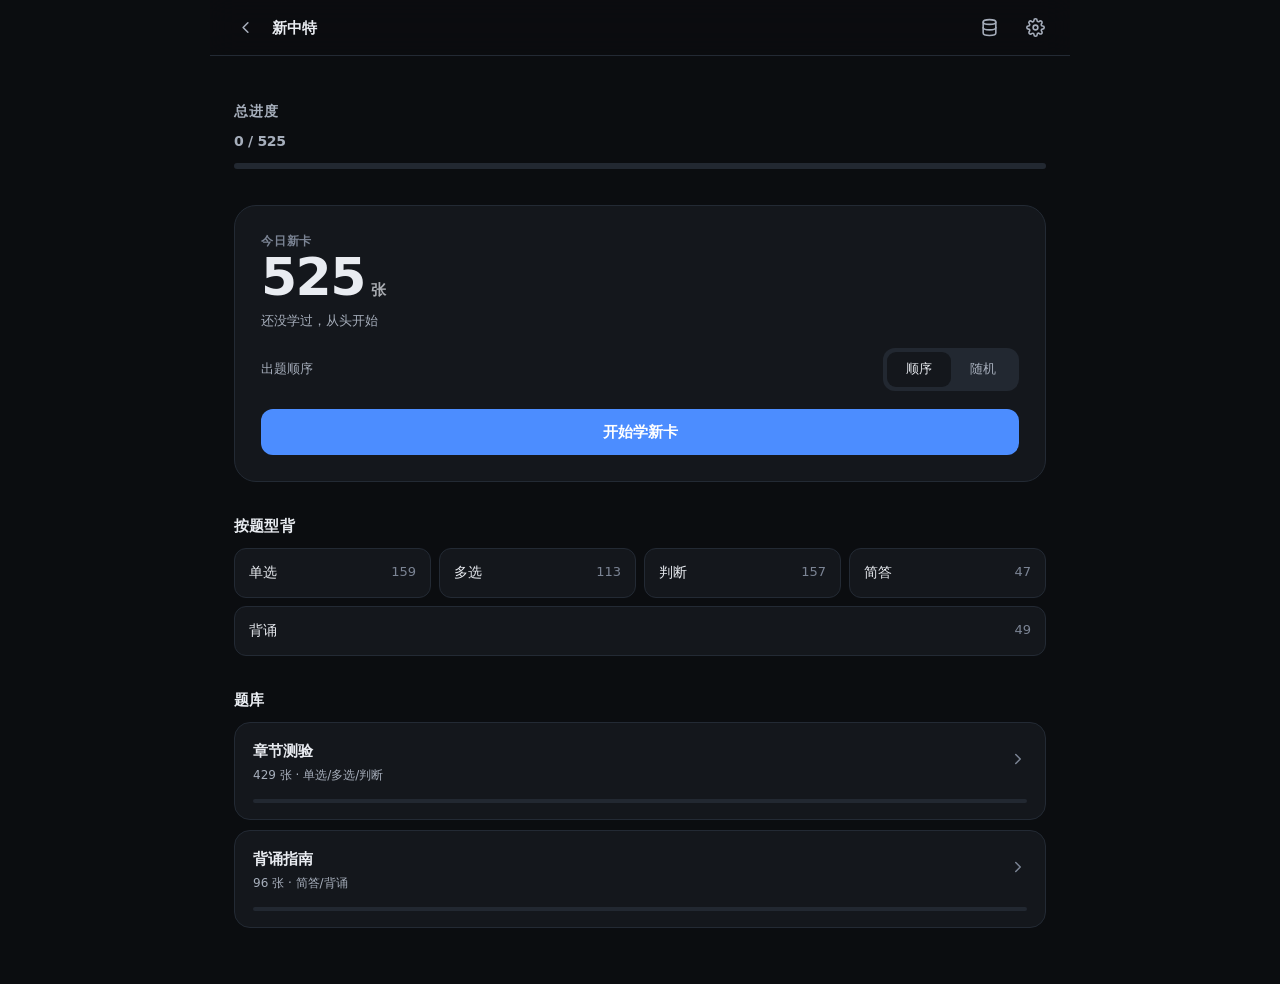
==== commit 880bc564: "科目目录去掉题型分类并显示各科进度；答题支持 1–4 快捷键与齿轮设置" ====
--- a/zhongte.html
+++ b/zhongte.html
@@ -295,36 +295,31 @@
   justify-content: space-between;
   gap: 12px;
 }
+.course-copy { flex: 1; min-width: 0; }
 .course-name {
   font-size: 20px;
   font-weight: 650;
   letter-spacing: -.2px;
 }
-.tag-row {
-  display: grid;
-  grid-template-columns: repeat(2, minmax(0, 1fr));
-  gap: 6px;
-  margin-top: 14px;
-}
-.tiny-tag b { color: var(--text); font-weight: 700; }
-.tiny-tag {
-  padding: 5px 10px;
-  text-align: center;
-  font-size: 12px;
-  color: var(--text-2);
-  background: var(--surface-3);
-  border: 0;
-  border-radius: 999px;
-  font-variant-numeric: tabular-nums;
-  white-space: nowrap;
-}
-
 .course-desc {
-  margin-top: 8px;
+  margin-top: 6px;
   font-size: 13px;
   line-height: 1.65;
   color: var(--text-2);
 }
+
+.course-foot {
+  display: flex;
+  align-items: baseline;
+  justify-content: space-between;
+  gap: 12px;
+  margin-top: 16px;
+  font-size: 12px;
+  font-variant-numeric: tabular-nums;
+}
+.course-stats { color: var(--text-2); }
+.course-today { color: var(--text-3); text-align: right; }
+.course-card .meter { margin-top: 8px; }
 
 .intro {
   max-width: 34em;
@@ -333,12 +328,19 @@
   line-height: 1.75;
   color: var(--text-2);
 }
+.catalog-meta {
+  margin-top: 14px;
+  font-size: 12px;
+  color: var(--text-3);
+  font-variant-numeric: tabular-nums;
+}
 .course-arrow {
   flex: 0 0 auto;
   color: var(--text-3);
   margin-top: 2px;
-}
-.course-card:hover .course-arrow { color: var(--accent); }
+  transition: color .14s ease, transform .14s ease;
+}
+.course-card:hover .course-arrow { color: var(--accent); transform: translateX(2px); }
 
 /* ---------- 进度条 ---------- */
 
@@ -680,11 +682,35 @@
 }
 
 .kbd-hint {
-  margin-top: 10px;
+  display: flex;
+  flex-wrap: wrap;
+  align-items: center;
+  justify-content: center;
+  gap: 6px;
   font-size: 12px;
+  line-height: 1.4;
   color: var(--text-3);
+}
+.kbd-item {
+  display: inline-flex;
+  align-items: center;
+  gap: 5px;
+}
+.kbd-hint kbd {
+  display: inline-block;
+  min-width: 20px;
+  padding: 1px 6px;
+  font: inherit;
+  font-size: 11px;
+  font-weight: 650;
   text-align: center;
-}
+  color: var(--text-2);
+  background: var(--surface-3);
+  border: 1px solid var(--border);
+  border-bottom-width: 2px;
+  border-radius: 6px;
+}
+.kbd-sep { color: var(--text-3); opacity: .7; }
 
 /* ---------- 完成页 ---------- */
 
@@ -737,6 +763,70 @@
   margin-top: 18px;
 }
 .dialog-actions > .btn { flex: 1; }
+
+.switch-list {
+  margin-top: 18px;
+  border-top: 1px solid var(--border-soft);
+}
+.switch-row {
+  display: flex;
+  align-items: center;
+  justify-content: space-between;
+  gap: 16px;
+  padding: 14px 0;
+  border-bottom: 1px solid var(--border-soft);
+  cursor: pointer;
+}
+.switch-copy { display: block; min-width: 0; }
+.switch-title { display: block; font-size: 14px; font-weight: 600; }
+.switch-copy .caption { display: block; margin-top: 2px; line-height: 1.5; }
+.switch {
+  position: relative;
+  flex: 0 0 auto;
+  width: 46px;
+  height: 28px;
+}
+.switch input {
+  position: absolute;
+  inset: 0;
+  width: 100%;
+  height: 100%;
+  margin: 0;
+  opacity: 0;
+  cursor: pointer;
+}
+.switch i {
+  position: absolute;
+  inset: 0;
+  background: var(--surface-3);
+  border: 1px solid var(--border);
+  border-radius: 999px;
+  transition: background-color .15s ease, border-color .15s ease;
+  pointer-events: none;
+}
+.switch i::after {
+  content: "";
+  position: absolute;
+  top: 3px;
+  left: 3px;
+  width: 20px;
+  height: 20px;
+  background: var(--text-2);
+  border-radius: 50%;
+  transition: transform .15s ease, background-color .15s ease;
+}
+.switch input:checked + i {
+  background: var(--accent);
+  border-color: var(--accent);
+}
+.switch input:checked + i::after {
+  background: #fff;
+  transform: translateX(18px);
+}
+.switch input:focus-visible + i {
+  outline: 2px solid var(--accent);
+  outline-offset: 2px;
+}
 
 .field {
   display: block;
@@ -815,6 +905,9 @@
     <button id="data-button" class="icon-btn" type="button" aria-label="数据管理" title="数据管理">
       <svg viewBox="0 0 24 24" fill="none" stroke="currentColor" stroke-width="2" stroke-linecap="round" stroke-linejoin="round" aria-hidden="true"><ellipse cx="12" cy="5" rx="8" ry="3"/><path d="M4 5v14c0 1.7 3.6 3 8 3s8-1.3 8-3V5"/><path d="M4 12c0 1.7 3.6 3 8 3s8-1.3 8-3"/></svg>
     </button>
+    <button id="settings-button" class="icon-btn" type="button" aria-label="设置" title="设置" hidden>
+      <svg viewBox="0 0 24 24" fill="none" stroke="currentColor" stroke-width="2" stroke-linecap="round" stroke-linejoin="round" aria-hidden="true"><circle cx="12" cy="12" r="3"/><path d="M19.4 15a1.65 1.65 0 0 0 .33 1.82l.06.06a2 2 0 1 1-2.83 2.83l-.06-.06a1.65 1.65 0 0 0-1.82-.33 1.65 1.65 0 0 0-1 1.51V21a2 2 0 1 1-4 0v-.09A1.65 1.65 0 0 0 9 19.4a1.65 1.65 0 0 0-1.82.33l-.06.06a2 2 0 1 1-2.83-2.83l.06-.06a1.65 1.65 0 0 0 .33-1.82 1.65 1.65 0 0 0-1.51-1H3a2 2 0 1 1 0-4h.09A1.65 1.65 0 0 0 4.6 9a1.65 1.65 0 0 0-.33-1.82l-.06-.06a2 2 0 1 1 2.83-2.83l.06.06a1.65 1.65 0 0 0 1.82.33H9a1.65 1.65 0 0 0 1-1.51V3a2 2 0 1 1 4 0v.09a1.65 1.65 0 0 0 1 1.51 1.65 1.65 0 0 0 1.82-.33l.06-.06a2 2 0 1 1 2.83 2.83l-.06.06a1.65 1.65 0 0 0-.33 1.82V9a1.65 1.65 0 0 0 1.51 1H21a2 2 0 1 1 0 4h-.09a1.65 1.65 0 0 0-1.51 1z"/></svg>
+    </button>
   </header>
   <main id="main" tabindex="-1"></main>
 </div>
@@ -837,6 +930,32 @@
   </div>
 </dialog>
 
+<dialog id="settings-dialog" aria-labelledby="settings-title">
+  <div class="dialog-body">
+    <h2 id="settings-title">设置</h2>
+    <p class="muted">快捷键偏好只存在这台设备上，对两个科目页都生效。</p>
+    <div class="switch-list">
+      <label class="switch-row">
+        <span class="switch-copy">
+          <span class="switch-title">显示快捷键提示</span>
+          <span class="caption">在答题操作区显示当前可用的按键</span>
+        </span>
+        <span class="switch"><input id="pref-hints" type="checkbox" role="switch"><i aria-hidden="true"></i></span>
+      </label>
+      <label class="switch-row">
+        <span class="switch-copy">
+          <span class="switch-title">启用键盘快捷键</span>
+          <span class="caption">关闭后只能用鼠标或触屏操作</span>
+        </span>
+        <span class="switch"><input id="pref-keys" type="checkbox" role="switch"><i aria-hidden="true"></i></span>
+      </label>
+    </div>
+    <div class="dialog-actions">
+      <button class="btn btn-quiet" type="button" id="settings-close">关闭</button>
+    </div>
+  </div>
+</dialog>
+
 <div class="toast" id="toast" role="status" aria-live="polite"></div>
 
 <script>
@@ -11269,7 +11388,7 @@
 const PAGE_SLUG = "zhongte";
 const PAGE_LINKS = {"新中特": "zhongte.html", "自然辩证法": "ziran.html"};
 const PAGE_HOME = 'index.html';
-const CATALOG = [{"name": "新中特", "file": "zhongte.html", "cards": 525, "decks": 2, "slug": "zhongte", "desc": "章节测试与三轮背诵指南，按记忆曲线安排复习。", "tags": ["单选 159", "多选 113", "判断 157", "背诵 96"]}, {"name": "自然辩证法", "file": "ziran.html", "cards": 162, "decks": 2, "slug": "ziran", "desc": "一页纸背诵版、选择与判断、简答论述，按讲次组织。", "tags": ["判断 33", "背诵 129"]}];
+const CATALOG = [{"name": "新中特", "file": "zhongte.html", "cards": 525, "decks": 2, "slug": "zhongte", "desc": "章节测试与三轮背诵指南，按记忆曲线安排复习。"}, {"name": "自然辩证法", "file": "ziran.html", "cards": 162, "decks": 2, "slug": "ziran", "desc": "一页纸背诵版、选择与判断、简答论述，按讲次组织。"}];
 const SITE = {"title": "备考", "intro": "新中特与自然辩证法两门课的背诵与刷题。卡片按章节组织，答错的题进错题本，复习间隔按记忆曲线安排。进度只存在本机。"};
 /*@PAGE_META_END@*/
 </script>
@@ -11300,6 +11419,22 @@
 const params = new URLSearchParams(location.search);
 let shuffled = params.get('shuffle') === '1';
 let typeFilter = ALL_TYPES.includes(params.get('type')) ? params.get('type') : null;
+
+// 界面偏好与学习进度分开存：快捷键相关的开关对所有科目页共用。
+const PREFS_KEY = 'beikao-prefs-v1';
+const prefs = {hints: true, keys: true};
+try {
+  const saved = JSON.parse(localStorage.getItem(PREFS_KEY) || 'null');
+  if (saved && typeof saved === 'object') {
+    if (typeof saved.hints === 'boolean') prefs.hints = saved.hints;
+    if (typeof saved.keys === 'boolean') prefs.keys = saved.keys;
+  }
+} catch { /* 偏好损坏或不可读时使用默认值。 */ }
+
+function savePrefs() {
+  try { localStorage.setItem(PREFS_KEY, JSON.stringify({hints: prefs.hints, keys: prefs.keys})); }
+  catch { toast('设置暂时无法保存'); }
+}
 
 let states = Object.create(null);
 let session = null;
@@ -11637,6 +11772,7 @@
   setTitle(courseName);
   showBack(Boolean(PAGE_COURSE));
   $('data-button').hidden = !PAGE_COURSE;
+  $('settings-button').hidden = !PAGE_COURSE;
   if (!PAGE_COURSE) { main.append(renderCatalog()); return; }
   if (!entries.length) {
     main.append(element('p', 'empty', '题库还没有准备好。'));
@@ -11665,42 +11801,107 @@
   return box;
 }
 
-// 科目目录：只放科目名与项目介绍，进度和入口都在各自科目页里。
+// 科目目录：只放科目名与项目介绍，不列题型分类；各科目进度异步读出来汇总。
 function renderCatalog() {
   const wrap = element('div', 'stack-32');
+  const courses = CATALOG || [];
+  const totalCards = courses.reduce((sum, item) => sum + (item.cards || 0), 0);
+  const totalDecks = courses.reduce((sum, item) => sum + (item.decks || 0), 0);
   const hero = element('section', 'hero');
   hero.append(element('p', 'eyebrow', '科目'));
+  if (SITE && SITE.title) hero.append(element('h1', '', SITE.title));
   if (SITE && SITE.intro) hero.append(element('p', 'intro', SITE.intro));
+  hero.append(element('p', 'catalog-meta', `${courses.length} 门课程 · ${totalDecks} 个题库 · ${totalCards} 张卡片`));
   wrap.append(hero);
 
   const list = element('div', 'course-list');
-  (CATALOG || []).forEach(item => {
+  courses.forEach(item => {
     const card = element('a', 'course-card');
     card.href = item.file;
+    card.dataset.slug = item.slug || '';
+    card.dataset.cards = String(item.cards || 0);
     const head = element('div', 'course-head');
-    const text = element('div');
-    text.append(
-      element('p', 'course-name', item.name),
-      element('p', 'course-desc', item.desc || '')
-    );
-    if (item.tags && item.tags.length) {
-      const tags = element('div', 'tag-row');
-      item.tags.forEach(label => {
-        const tag = element('span', 'tiny-tag');
-        const [word, num] = label.split(' ');
-        tag.append(document.createTextNode(word + ' '), element('b', '', num || ''));
-        tags.append(tag);
-      });
-      text.append(tags);
-    }
+    const text = element('div', 'course-copy');
+    text.append(element('p', 'course-name', item.name));
+    if (item.desc) text.append(element('p', 'course-desc', item.desc));
     const arrow = element('span', 'course-arrow');
     arrow.innerHTML = '<svg width="20" height="20" viewBox="0 0 24 24" fill="none" stroke="currentColor" stroke-width="2" stroke-linecap="round" stroke-linejoin="round" aria-hidden="true"><path d="M9 18l6-6-6-6"/></svg>';
     head.append(text, arrow);
-    card.append(head);
+    const foot = element('div', 'course-foot');
+    foot.append(
+      element('span', 'course-stats', `${item.cards || 0} 张卡片 · ${item.decks || 0} 个题库`),
+      element('span', 'course-today', '')
+    );
+    card.append(head, foot);
     list.append(card);
   });
   wrap.append(list);
+  void hydrateCatalog(list);
   return wrap;
+}
+
+// 目录页本身不装题库，但同源可以只读打开各科目自己的进度库，用来显示已学与今日数量。
+function readCourseStates(slug) {
+  return new Promise(resolve => {
+    let request;
+    try { request = indexedDB.open(`beikao-${slug}-v1`, 1); }
+    catch { resolve(null); return; }
+    request.onupgradeneeded = () => request.result.createObjectStore('progress');
+    request.onerror = request.onblocked = () => resolve(null);
+    request.onsuccess = () => {
+      const db = request.result;
+      let done = false;
+      const finish = value => {
+        if (done) return;
+        done = true;
+        db.close();
+        resolve(value);
+      };
+      try {
+        if (!db.objectStoreNames.contains('progress')) { finish(null); return; }
+        const tx = db.transaction('progress', 'readonly');
+        const get = tx.objectStore('progress').get('snapshot');
+        tx.oncomplete = () => {
+          const copies = [];
+          if (typeof get.result === 'string') copies.push(get.result);
+          try {
+            const recovery = localStorage.getItem(`beikao-${slug}-recovery`);
+            if (recovery !== null) copies.push(recovery);
+          } catch { /* 本地副本不可读时只用数据库快照。 */ }
+          let best = null;
+          copies.forEach(text => {
+            try {
+              const parsed = validateStates(JSON.parse(text));
+              if (!best || Object.keys(parsed).length > Object.keys(best).length) best = parsed;
+            } catch { /* 跳过损坏的副本。 */ }
+          });
+          // 空库视为「尚未开始」；有快照但全部损坏时才放弃显示。
+          finish(best || (copies.length ? null : Object.create(null)));
+        };
+        tx.onerror = () => finish(null);
+      } catch { finish(null); }
+    };
+  });
+}
+
+async function hydrateCatalog(list) {
+  const cards = [...list.querySelectorAll('.course-card')];
+  await Promise.all(cards.map(async card => {
+    if (!card.dataset.slug) return;
+    const stored = await readCourseStates(card.dataset.slug);
+    if (!stored) return;
+    const total = Number(card.dataset.cards) || 0;
+    // 题库删改后进度里可能残留旧卡，显示时不超过当前总数。
+    const learned = Math.min(Object.keys(stored).length, total);
+    const fresh = Math.max(0, total - learned);
+    const due = Math.min(total, Object.values(stored).filter(state => state.due <= endOfToday()).length + fresh);
+    const review = due - fresh;
+    card.querySelector('.course-stats').textContent = `已学 ${learned} / ${total}`;
+    card.querySelector('.course-today').textContent = review > 0
+      ? `今日复习 ${due} 张`
+      : fresh > 0 ? `今日新卡 ${fresh} 张` : '今日无到期';
+    card.append(meter(learned, Math.max(1, total), `${card.querySelector('.course-name').textContent}已学进度`));
+  }));
 }
 
 function renderToday() {
@@ -11898,10 +12099,16 @@
   return card.type === 'judge' ? [{k: 'T', t: '正确'}, {k: 'F', t: '错误'}] : (card.options || []);
 }
 
+// 快捷键提示里的数字范围，按当前题目的选项数量生成。
+function optionRange(card) {
+  const count = optionList(card).length;
+  return count > 1 ? `1–${count}` : '1';
+}
+
 function renderOptions(card) {
   const list = element('div', 'options');
   const answered = session.phase !== 'question';
-  optionList(card).forEach(option => {
+  optionList(card).forEach((option, index) => {
     const btn = element('button', 'option');
     btn.type = 'button';
     const selected = session.selected.has(option.k);
@@ -11909,7 +12116,9 @@
     btn.classList.toggle('selected', selected && !answered);
     btn.setAttribute('aria-pressed', String(selected));
     btn.disabled = answered || busy;
-    const letter = element('span', 'letter', option.k === 'T' ? '对' : option.k === 'F' ? '错' : option.k);
+    // 徽标按行序显示 1–4，与数字快捷键一一对应；判断题仍显示对/错。
+    const label = option.k === 'T' ? '对' : option.k === 'F' ? '错' : String(index + 1);
+    const letter = element('span', 'letter', label);
     const body = element('span', 'body', option.t);
     if (answered) {
       btn.classList.toggle('correct', correct);
@@ -11948,9 +12157,11 @@
 }
 
 function formatAnswer(card) {
+  if (card.type === 'judge') return card.answer === 'T' ? '对' : '错';
   return optionList(card)
-    .filter(option => (card.answer || '').includes(option.k))
-    .map(option => `${option.k === 'T' ? '对' : option.k === 'F' ? '错' : option.k}. ${option.t}`)
+    .map((option, index) => ({option, index}))
+    .filter(({option}) => (card.answer || '').includes(option.k))
+    .map(({option, index}) => `${index + 1}. ${option.t}`)
     .join('\n');
 }
 
@@ -11962,24 +12173,37 @@
   return answer === picked;
 }
 
-// 触屏设备上没有空格/回车，快捷键提示只在桌面显示。
-function kbdHint(text) {
+// 快捷键提示：触屏设备不显示；设置里可关闭提示或整体关闭快捷键。
+function kbdHint(items) {
+  if (!prefs.keys || !prefs.hints) return null;
   const fine = window.matchMedia && window.matchMedia('(pointer: fine)').matches;
-  return fine ? element('p', 'kbd-hint', text) : null;
+  if (!fine) return null;
+  const line = element('p', 'kbd-hint');
+  items.forEach(([keys, label], index) => {
+    if (index) line.append(element('span', 'kbd-sep', '·'));
+    const item = element('span', 'kbd-item');
+    item.append(element('kbd', '', keys), document.createTextNode(label));
+    line.append(item);
+  });
+  return line;
 }
 
 function renderActionBar(entry) {
   const bar = element('div', 'actionbar');
   const {card} = entry;
   const kind = kindOf(card);
-  const hint = text => {
-    const node = kbdHint(text);
+  const hint = items => {
+    const node = kbdHint(items);
     if (node) bar.append(node);
   };
 
   if (session.phase === 'question') {
-    if (card.type === 'single' || card.type === 'judge') {
-      hint(card.type === 'judge' ? '点「对」或「错」即判分' : '点选项即判分');
+    if (card.type === 'single') {
+      hint([[optionRange(card), '选择答案']]);
+      return bar;
+    }
+    if (card.type === 'judge') {
+      hint([['1', '对'], ['2', '错']]);
       return bar;
     }
     if (card.type === 'qa') {
@@ -11987,7 +12211,7 @@
       show.type = 'button';
       show.addEventListener('click', () => { session.phase = 'answer'; renderSession(false); });
       bar.append(show);
-      hint('空格看答案');
+      hint([['空格', '看答案']]);
       return bar;
     }
     const submit = element('button', 'btn btn-primary btn-block', '提交答案');
@@ -11995,7 +12219,7 @@
     submit.disabled = busy || session.selected.size === 0;
     submit.addEventListener('click', submitAnswer);
     bar.append(submit);
-    hint('A–D 选择 · 回车提交');
+    hint([[optionRange(card), '选择'], ['Enter', '提交']]);
     return bar;
   }
 
@@ -12008,7 +12232,7 @@
       row.append(btn);
     });
     bar.append(row);
-    hint('1 忘了 · 2 模糊 · 3 记得');
+    hint([['1', '忘了'], ['2', '模糊'], ['3', '记得']]);
     return bar;
   }
 
@@ -12017,7 +12241,7 @@
   next.type = 'button';
   next.addEventListener('click', nextCard);
   bar.append(next);
-  hint('回车继续');
+  hint([['Enter', session.index + 1 >= session.queue.length ? '完成' : '下一题']]);
   return bar;
 }
 
@@ -12139,6 +12363,21 @@
   }
 }
 
+/* ---------- 设置 ---------- */
+
+function openSettings() {
+  $('pref-hints').checked = prefs.hints;
+  $('pref-keys').checked = prefs.keys;
+  $('settings-dialog').showModal();
+}
+
+// 设置即时生效：答题中直接重绘，提示和快捷键立刻切换。
+function updatePref(name, value) {
+  prefs[name] = value;
+  savePrefs();
+  if (session && !busy) renderSession(false);
+}
+
 /* ---------- 启动 ---------- */
 
 function bindControls() {
@@ -12147,9 +12386,14 @@
   $('export-button').addEventListener('click', exportData);
   $('import-button').addEventListener('click', importData);
   $('data-apply').addEventListener('click', importData);
+  $('settings-button').addEventListener('click', openSettings);
+  $('settings-close').addEventListener('click', () => $('settings-dialog').close());
+  $('pref-hints').addEventListener('change', event => updatePref('hints', event.target.checked));
+  $('pref-keys').addEventListener('change', event => updatePref('keys', event.target.checked));
   // 返回：答题中先退到本科目首页，科目首页再退回科目目录。
   $('back-button').addEventListener('click', goBack);
-  $('main').addEventListener('keydown', handleKeys);
+  // 绑定在 document 上：页面重绘、按钮被移除后快捷键仍然有效。
+  document.addEventListener('keydown', handleKeys);
 }
 
 function goBack() {
@@ -12163,46 +12407,63 @@
 }
 
 function handleKeys(event) {
-  if (event.target.matches('input, textarea')) return;
-  if (!session) return;
+  if (!prefs.keys || !session) return;
+  if (event.isComposing || event.keyCode === 229) return;
+  if (event.ctrlKey || event.metaKey || event.altKey || event.shiftKey) return;
+  if (document.querySelector('dialog[open]')) return;
+  const target = event.target;
+  if (target && target.closest && target.closest('input, textarea, select, [contenteditable]:not([contenteditable="false"])')) return;
+  // 聚焦按钮或链接时，Enter / 空格交给原生点击，避免同一动作触发两次。
+  if ((event.key === 'Enter' || event.key === ' ') && target && target.closest && target.closest('button, a')) return;
+  if (event.repeat) return;
+  const action = keyAction(event.key);
+  if (!action) return;
+  event.preventDefault();
+  runKeyAction(...action);
+}
+
+function keyAction(key) {
   const entry = currentEntry();
-  if (!entry) return;
+  if (!entry) return null;
   const {card} = entry;
-  if (event.key === ' ' && card.type === 'qa' && session.phase === 'question') {
-    event.preventDefault();
-    session.phase = 'answer';
-    renderSession(false);
-    return;
+  if (session.phase === 'feedback') return key === 'Enter' ? ['next'] : null;
+  if (session.phase === 'answer') return ['1', '2', '3'].includes(key) ? ['rate', Number(key)] : null;
+  if (card.type === 'qa') return key === ' ' || key === 'Enter' ? ['reveal'] : null;
+  if (card.type === 'multi' && key === 'Enter') return session.selected.size ? ['submit'] : null;
+  const letter = shortcutLetter(card, key);
+  return letter ? ['choose', letter] : null;
+}
+
+// 主用数字 1–4 对应选项行序；保留 A–D 与判断题的 T/F 作为兼容。
+function shortcutLetter(card, key) {
+  if (key.length !== 1) return null;
+  const letter = key.toUpperCase();
+  if (card.type === 'judge') {
+    if (letter === 'A' || letter === 'T' || key === '1') return 'T';
+    if (letter === 'B' || letter === 'F' || key === '2') return 'F';
+    return null;
   }
-  if (session.phase === 'answer') {
-    if (['1', '2', '3'].includes(event.key)) {
-      event.preventDefault();
-      rate(Number(event.key));
-    }
-    return;
+  if (/^[1-9]$/.test(key)) {
+    const option = optionList(card)[Number(key) - 1];
+    return option ? option.k : null;
   }
-  if (event.key === 'Enter') {
-    event.preventDefault();
-    if (session.phase === 'feedback') nextCard();
-    else if (card.type === 'multi' && session.selected.size) submitAnswer();
-    return;
-  }
-  if (session.phase !== 'question' || card.type === 'qa') return;
-  const key = event.key.toUpperCase();
-  if (card.type === 'judge') {
-    if (key === 'T' || key === 'A' || key === '1') { event.preventDefault(); chooseOption('T'); }
-    if (key === 'F' || key === 'B' || key === '2') { event.preventDefault(); chooseOption('F'); }
-    return;
-  }
-  if (optionList(card).some(option => option.k === key)) {
-    event.preventDefault();
-    chooseOption(key);
-  }
+  return optionList(card).some(option => option.k === letter) ? letter : null;
+}
+
+function runKeyAction(action, argument) {
+  if (busy) return;
+  if (action === 'choose') chooseOption(argument);
+  if (action === 'submit') void submitAnswer();
+  if (action === 'reveal') { session.phase = 'answer'; renderSession(false); }
+  if (action === 'rate') void rate(argument);
+  if (action === 'next') nextCard();
 }
 
 async function boot() {
   bindControls();
   await loadProgress();
+  $('data-button').hidden = !PAGE_COURSE;
+  $('settings-button').hidden = !PAGE_COURSE;
   const deckId = params.get('deck');
   if (deckId && DECKS.decks.some(deck => deck.id === deckId)) {
     startSession('practice', deckId);
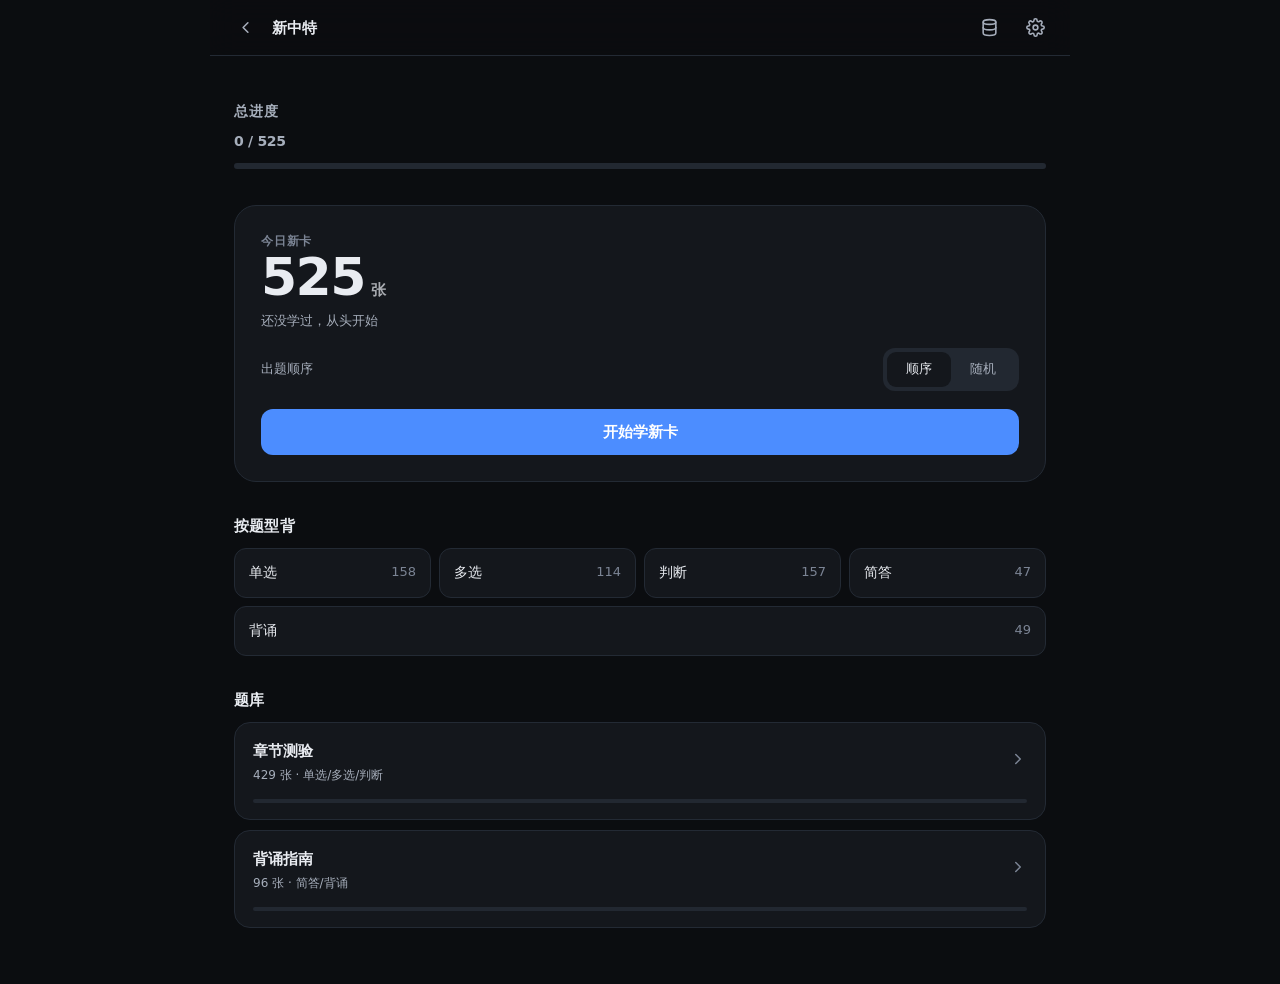
==== commit 391949d4: "按三轮审核结论修订题库：11 题改答案（含 zt-063 转多选）、14 条解析重写、21 张无选项选择卡转背诵卡" ====
--- a/zhongte.html
+++ b/zhongte.html
@@ -1,12479 +1,12493 @@
-<!doctype html>
-<html lang="zh-CN">
-<head>
-<meta charset="utf-8">
-<meta name="viewport" content="width=device-width, initial-scale=1, viewport-fit=cover">
-<meta name="theme-color" content="#0b0d10">
-<meta name="description" content="离线背诵与刷题">
-<title>备考</title>
-<style>/* 备考 · 极简深色主题
-   设计约束：
-   - 只用一套圆角阶梯（8/12/16/22），不混用
-   - 只用一套字号阶梯（11/12/13/15/17/20/32）
-   - 只有一个主色，其余靠明度分层
-   - 8pt 间距网格 */
-
-:root {
-  color-scheme: dark;
-  --bg: #0b0d10;
-  --surface: #14171c;
-  --surface-2: #1a1e25;
-  --surface-3: #222831;
-  --border: #262c36;
-  --border-soft: #232a34;
-
-  --text: #e9ecf1;
-  --text-2: #a6aebb;
-  --text-3: #7b8494;
-
-  --accent: #4c8dff;
-  --accent-hover: #5f9aff;
-  --accent-soft: rgba(76, 141, 255, .13);
-
-  --ok: #34c77b;
-  --ok-soft: rgba(52, 199, 123, .12);
-  --bad: #f2545b;
-  --bad-soft: rgba(242, 84, 91, .12);
-  --warn: #e8a33d;
-
-  --r1: 8px;
-  --r2: 12px;
-  --r3: 16px;
-  --r4: 22px;
-
-  --font: system-ui, -apple-system, "Segoe UI", "PingFang SC", "Noto Sans SC", "Microsoft YaHei", sans-serif;
-}
-
-* { box-sizing: border-box; }
-
-html { -webkit-text-size-adjust: 100%; }
-
-body {
-  margin: 0;
-  min-height: 100vh;
-  background: var(--bg);
-  color: var(--text);
-  font-family: var(--font);
-  font-size: 15px;
-  line-height: 1.6;
-  -webkit-font-smoothing: antialiased;
-  text-rendering: optimizeLegibility;
-}
-
-button {
-  font: inherit;
-  color: inherit;
-  background: none;
-  border: 0;
-  cursor: pointer;
-  -webkit-tap-highlight-color: transparent;
-}
-
-button:disabled { cursor: not-allowed; opacity: .45; }
-
-a { color: inherit; }
-
-h1, h2, h3, p { margin: 0; }
-
-:focus-visible {
-  outline: 2px solid var(--accent);
-  outline-offset: 2px;
-  border-radius: 4px;
-}
-
-.skip {
-  position: absolute;
-  left: 12px;
-  top: -80px;
-  z-index: 20;
-  padding: 10px 14px;
-  background: var(--accent);
-  color: #fff;
-  border-radius: var(--r1);
-  text-decoration: none;
-}
-.skip:focus { top: 12px; }
-
-/* ---------- 骨架 ---------- */
-
-.app {
-  width: 100%;
-  max-width: 620px;
-  margin: 0 auto;
-  min-height: 100vh;
-  display: flex;
-  flex-direction: column;
-}
-
-.topbar {
-  position: sticky;
-  top: 0;
-  z-index: 10;
-  display: flex;
-  align-items: center;
-  gap: 8px;
-  height: 56px;
-  padding: 0 16px;
-  background: rgba(11, 13, 16, .82);
-  backdrop-filter: blur(14px);
-  -webkit-backdrop-filter: blur(14px);
-  border-bottom: 1px solid var(--border-soft);
-}
-
-.topbar-title {
-  flex: 1;
-  min-width: 0;
-  font-size: 15px;
-  font-weight: 600;
-  letter-spacing: .2px;
-  overflow: hidden;
-  text-overflow: ellipsis;
-  white-space: nowrap;
-}
-
-.icon-btn {
-  display: grid;
-  place-items: center;
-  width: 38px;
-  height: 38px;
-  flex: 0 0 auto;
-  color: var(--text-2);
-  border-radius: var(--r2);
-}
-.icon-btn[hidden] { display: none; }
-button[hidden] { display: none; }
-.icon-btn:hover { color: var(--text); background: var(--surface-2); }
-.icon-btn svg { width: 19px; height: 19px; display: block; }
-
-.text-btn {
-  flex: 0 0 auto;
-  padding: 7px 11px;
-  font-size: 13px;
-  color: var(--text-2);
-  border-radius: var(--r1);
-  text-decoration: none;
-}
-.text-btn:hover { color: var(--text); background: var(--surface-2); }
-
-main {
-  flex: 1;
-  padding: 20px 16px 40px;
-  outline: none;
-}
-main.is-session { padding-top: 0; }
-
-/* ---------- 通用块 ---------- */
-
-.eyebrow {
-  font-size: 12px;
-  font-weight: 600;
-  letter-spacing: .8px;
-  text-transform: uppercase;
-  color: var(--text-3);
-}
-
-.muted { color: var(--text-2); font-size: 13px; line-height: 1.55; }
-
-.caption { color: var(--text-3); font-size: 12px; }
-
-.card {
-  padding: 18px;
-  background: var(--surface);
-  border: 1px solid var(--border-soft);
-  border-radius: var(--r3);
-}
-
-.stack-16 > * + * { margin-top: 16px; }
-.stack-12 > * + * { margin-top: 12px; }
-.stack-24 > * + * { margin-top: 24px; }
-.stack-32 > * + * { margin-top: 32px; }
-
-.section-label {
-  display: flex;
-  align-items: baseline;
-  justify-content: space-between;
-  gap: 12px;
-  margin-bottom: 10px;
-}
-.section-label h2 {
-  font-size: 15px;
-  font-weight: 600;
-  letter-spacing: .2px;
-}
-.section-label span { font-size: 12px; color: var(--text-3); }
-
-/* ---------- 按钮 ---------- */
-
-.btn {
-  display: inline-flex;
-  align-items: center;
-  justify-content: center;
-  gap: 7px;
-  min-height: 46px;
-  padding: 0 18px;
-  font-size: 15px;
-  font-weight: 600;
-  border-radius: var(--r2);
-  transition: background-color .14s ease, border-color .14s ease, transform .06s ease;
-}
-.btn:active:not(:disabled) { transform: scale(.985); }
-
-.btn-primary {
-  background: var(--accent);
-  color: #fff;
-}
-.btn-primary:hover:not(:disabled) { background: var(--accent-hover); }
-
-.btn-secondary {
-  background: var(--surface-2);
-  color: var(--text);
-  border: 1px solid var(--border);
-}
-.btn-secondary:hover:not(:disabled) { background: var(--surface-3); }
-
-.btn-quiet {
-  background: transparent;
-  color: var(--text-2);
-  border: 1px solid var(--border);
-}
-.btn-quiet:hover:not(:disabled) { color: var(--text); background: var(--surface-2); }
-
-.btn-block { display: flex; width: 100%; }
-.btn-sm { min-height: 38px; padding: 0 14px; font-size: 13px; }
-
-.btn-row { display: flex; gap: 10px; }
-.btn-row > .btn { flex: 1; }
-
-/* ---------- 科目目录（首页） ---------- */
-
-.hero {
-  padding: 8px 0 4px;
-}
-.hero h1 {
-  font-size: 32px;
-  font-weight: 700;
-  letter-spacing: -.6px;
-  line-height: 1.2;
-}
-.hero p { margin-top: 8px; color: var(--text-2); font-size: 14px; }
-.hero-head {
-  display: flex;
-  align-items: flex-start;
-  justify-content: space-between;
-  gap: 12px;
-}
-.hero .meter { height: 6px; margin-top: 10px; }
-.hero-stat {
-  font-size: 22px;
-  font-weight: 650;
-  letter-spacing: -.3px;
-  color: var(--text);
-  font-variant-numeric: tabular-nums;
-}
-
-.course-list { display: grid; gap: 12px; }
-
-.course-card {
-  display: block;
-  width: 100%;
-  padding: 22px 20px;
-  text-align: left;
-  text-decoration: none;
-  background: var(--surface);
-  border: 1px solid var(--border-soft);
-  border-radius: var(--r3);
-  transition: border-color .14s ease, background-color .14s ease;
-}
-.course-card:hover {
-  background: var(--surface-2);
-  border-color: var(--border);
-}
-
-.course-head {
-  display: flex;
-  align-items: flex-start;
-  justify-content: space-between;
-  gap: 12px;
-}
-.course-copy { flex: 1; min-width: 0; }
-.course-name {
-  font-size: 20px;
-  font-weight: 650;
-  letter-spacing: -.2px;
-}
-.course-desc {
-  margin-top: 6px;
-  font-size: 13px;
-  line-height: 1.65;
-  color: var(--text-2);
-}
-
-.course-foot {
-  display: flex;
-  align-items: baseline;
-  justify-content: space-between;
-  gap: 12px;
-  margin-top: 16px;
-  font-size: 12px;
-  font-variant-numeric: tabular-nums;
-}
-.course-stats { color: var(--text-2); }
-.course-today { color: var(--text-3); text-align: right; }
-.course-card .meter { margin-top: 8px; }
-
-.intro {
-  max-width: 34em;
-  margin-top: 8px;
-  font-size: 14px;
-  line-height: 1.75;
-  color: var(--text-2);
-}
-.catalog-meta {
-  margin-top: 14px;
-  font-size: 12px;
-  color: var(--text-3);
-  font-variant-numeric: tabular-nums;
-}
-.course-arrow {
-  flex: 0 0 auto;
-  color: var(--text-3);
-  margin-top: 2px;
-  transition: color .14s ease, transform .14s ease;
-}
-.course-card:hover .course-arrow { color: var(--accent); transform: translateX(2px); }
-
-/* ---------- 进度条 ---------- */
-
-.meter {
-  display: block;
-  width: 100%;
-  height: 4px;
-  margin-top: 14px;
-  background: var(--surface-3);
-  border-radius: 999px;
-  overflow: hidden;
-}
-.meter > i {
-  display: block;
-  height: 100%;
-  background: var(--accent);
-  border-radius: 999px;
-}
-
-.meter-row {
-  display: flex;
-  align-items: center;
-  gap: 10px;
-  margin-top: 12px;
-}
-.meter-row .meter { margin-top: 0; flex: 1; }
-.meter-row span {
-  flex: 0 0 auto;
-  font-size: 12px;
-  color: var(--text-2);
-  font-variant-numeric: tabular-nums;
-}
-
-/* ---------- 今日复习 ---------- */
-
-.today {
-  padding: 22px;
-  background: var(--surface);
-  border: 1px solid var(--border-soft);
-  border-radius: var(--r4);
-}
-
-.today-top {
-  display: flex;
-  align-items: flex-end;
-  justify-content: space-between;
-  gap: 16px;
-}
-
-.today-num {
-  font-size: 40px;
-  font-weight: 700;
-  line-height: 1;
-  letter-spacing: -1.6px;
-  font-variant-numeric: tabular-nums;
-}
-.today-num small {
-  font-size: 15px;
-  font-weight: 600;
-  letter-spacing: 0;
-  color: var(--text);
-  margin-left: 6px;
-  opacity: .7;
-}
-
-.today-label {
-  margin-top: 8px;
-  font-size: 13px;
-  color: var(--text-2);
-}
-
-.today .btn-block { margin-top: 18px; }
-
-/* ---------- 题型 / 题库 ---------- */
-
-.order-row {
-  display: flex;
-  align-items: center;
-  justify-content: space-between;
-  gap: 12px;
-}
-.order-label {
-  font-size: 13px;
-  color: var(--text-2);
-}
-.today .segmented { background: var(--surface-3); border-color: transparent; }
-.today .segment[aria-pressed="true"] { background: var(--surface); box-shadow: none; }
-.segmented {
-  display: inline-flex;
-  padding: 3px;
-  background: var(--surface-2);
-  border: 1px solid var(--border-soft);
-  border-radius: var(--r2);
-}
-.segment {
-  min-width: 64px;
-  padding: 7px 14px;
-  font-size: 13px;
-  color: var(--text-2);
-  border-radius: 9px;
-  transition: color .14s ease, background-color .14s ease;
-}
-.segment:hover { color: var(--text); }
-.segment[aria-pressed="true"] {
-  color: var(--text);
-  background: var(--surface-3);
-  box-shadow: 0 1px 2px rgba(0, 0, 0, .35);
-}
-
-.chip-grid {
-  display: grid;
-  grid-template-columns: repeat(2, minmax(0, 1fr));
-  gap: 8px;
-  align-items: stretch;
-}
-/* 奇数个题型时，最后一项横跨整行，避免右侧留空 */
-.chip-grid > :last-child:nth-child(odd) { grid-column: 1 / -1; }
-
-.chip {
-  display: flex;
-  align-items: center;
-  justify-content: space-between;
-  gap: 8px;
-  min-height: 50px;
-  height: 100%;
-  padding: 0 14px;
-  background: var(--surface);
-  border: 1px solid var(--border-soft);
-  border-radius: var(--r2);
-  transition: border-color .14s ease, background-color .14s ease;
-}
-.chip:hover { background: var(--surface-2); border-color: var(--border); }
-.chip[aria-pressed="true"] {
-  background: var(--accent-soft);
-  border-color: var(--accent);
-}
-.chip[aria-pressed="true"] .chip-count { color: var(--accent); }
-.chip-label { font-size: 14px; font-weight: 500; }
-.chip-count {
-  font-size: 13px;
-  color: var(--text-3);
-  font-variant-numeric: tabular-nums;
-}
-
-.deck-card {
-  display: block;
-  width: 100%;
-  padding: 16px 18px;
-  text-align: left;
-  background: var(--surface);
-  border: 1px solid var(--border-soft);
-  border-radius: var(--r3);
-  transition: border-color .14s ease, background-color .14s ease;
-}
-.deck-card:hover { background: var(--surface-2); border-color: var(--border); }
-.deck-card + .deck-card { margin-top: 10px; }
-
-.deck-row {
-  display: flex;
-  align-items: center;
-  gap: 12px;
-}
-.deck-row > div:first-child { flex: 1; min-width: 0; }
-.deck-title { font-size: 15px; font-weight: 600; }
-.deck-sub { margin-top: 3px; font-size: 12px; color: var(--text-2); }
-
-/* ---------- 答题 ---------- */
-
-.session-progress {
-  position: sticky;
-  top: 56px;
-  z-index: 9;
-  height: 2px;
-  background: var(--border-soft);
-}
-.session-progress > i {
-  display: block;
-  height: 100%;
-  width: 0;
-  background: var(--accent);
-  transition: width .2s ease;
-}
-
-.q-head {
-  display: flex;
-  align-items: center;
-  gap: 8px;
-  padding: 18px 0 12px;
-}
-
-.tag {
-  padding: 3px 9px;
-  font-size: 12px;
-  font-weight: 600;
-  color: var(--accent);
-  background: var(--accent-soft);
-  border-radius: 999px;
-}
-.tag-neutral {
-  color: var(--text-2);
-  background: var(--surface-2);
-}
-
-.q-count {
-  margin-left: auto;
-  font-size: 12px;
-  color: var(--text-3);
-  font-variant-numeric: tabular-nums;
-}
-
-.q-text {
-  font-size: 20px;
-  font-weight: 600;
-  line-height: 1.5;
-  letter-spacing: -.2px;
-  white-space: pre-wrap;
-  word-break: break-word;
-}
-
-.q-hint { margin-top: 10px; }
-
-.options { display: grid; gap: 8px; margin-top: 20px; }
-
-.option {
-  display: flex;
-  align-items: flex-start;
-  gap: 12px;
-  width: 100%;
-  padding: 14px;
-  text-align: left;
-  background: var(--surface);
-  border: 1px solid var(--border-soft);
-  border-radius: var(--r2);
-  line-height: 1.5;
-  transition: border-color .12s ease, background-color .12s ease;
-}
-.option:hover:not(:disabled) { background: var(--surface-2); border-color: var(--border); }
-
-.option .letter {
-  flex: 0 0 auto;
-  display: grid;
-  place-items: center;
-  width: 26px;
-  height: 26px;
-  margin-top: -1px;
-  font-size: 13px;
-  font-weight: 700;
-  color: var(--text-2);
-  background: var(--surface-3);
-  border-radius: var(--r1);
-}
-.option .body { flex: 1; min-width: 0; word-break: break-word; }
-.option .flag {
-  display: block;
-  margin-top: 4px;
-  font-size: 12px;
-  color: var(--text-3);
-}
-
-.option.selected {
-  background: var(--accent-soft);
-  border-color: var(--accent);
-}
-.option.selected .letter { color: #fff; background: var(--accent); }
-
-.option.correct {
-  background: var(--ok-soft);
-  border-color: var(--ok);
-}
-.option.correct .letter { color: #fff; background: var(--ok); }
-.option.correct .flag { color: var(--ok); }
-
-.option.incorrect {
-  background: var(--bad-soft);
-  border-color: var(--bad);
-}
-.option.incorrect .letter { color: #fff; background: var(--bad); }
-.option.incorrect .flag { color: var(--bad); }
-
-.feedback {
-  margin-top: 22px;
-  padding: 14px 16px;
-  background: var(--surface);
-  border: 1px solid var(--border-soft);
-  border-left: 3px solid var(--ok);
-  border-radius: var(--r2);
-}
-.feedback.bad { border-left-color: var(--bad); }
-.feedback-title {
-  font-size: 14px;
-  font-weight: 650;
-  color: var(--ok);
-}
-.feedback.bad .feedback-title { color: var(--bad); }
-.feedback-text {
-  margin-top: 6px;
-  font-size: 14px;
-  line-height: 1.6;
-  color: var(--text-2);
-  white-space: pre-wrap;
-  word-break: break-word;
-}
-
-.answer {
-  margin-top: 20px;
-  padding: 18px;
-  max-height: 46vh;
-  overflow: auto;
-  background: var(--surface);
-  border: 1px solid var(--border-soft);
-  border-radius: var(--r3);
-  font-size: 15px;
-  line-height: 1.75;
-  white-space: pre-wrap;
-  word-break: break-word;
-}
-
-.source {
-  margin-top: 18px;
-  font-size: 12px;
-  color: var(--text-3);
-}
-
-.pad { padding-bottom: 12px; }
-
-/* ---------- 底部操作条 ---------- */
-
-.actionbar {
-  position: sticky;
-  bottom: 0;
-  z-index: 8;
-  display: flex;
-  flex-direction: column;
-  gap: 10px;
-  margin: 20px -16px 0;
-  padding: 16px 16px calc(16px + env(safe-area-inset-bottom, 0px));
-  background: var(--bg);
-  border-top: 1px solid var(--border-soft);
-}
-
-.kbd-hint {
-  display: flex;
-  flex-wrap: wrap;
-  align-items: center;
-  justify-content: center;
-  gap: 6px;
-  font-size: 12px;
-  line-height: 1.4;
-  color: var(--text-3);
-}
-.kbd-item {
-  display: inline-flex;
-  align-items: center;
-  gap: 5px;
-}
-.kbd-hint kbd {
-  display: inline-block;
-  min-width: 20px;
-  padding: 1px 6px;
-  font: inherit;
-  font-size: 11px;
-  font-weight: 650;
-  text-align: center;
-  color: var(--text-2);
-  background: var(--surface-3);
-  border: 1px solid var(--border);
-  border-bottom-width: 2px;
-  border-radius: 6px;
-}
-.kbd-sep { color: var(--text-3); opacity: .7; }
-
-/* ---------- 完成页 ---------- */
-
-.done {
-  padding: 40px 20px;
-  text-align: center;
-}
-.done-icon {
-  display: grid;
-  place-items: center;
-  width: 56px;
-  height: 56px;
-  margin: 0 auto 18px;
-  color: var(--ok);
-  background: var(--ok-soft);
-  border-radius: 50%;
-}
-.done h2 { font-size: 20px; font-weight: 650; }
-.done p { margin-top: 8px; color: var(--text-2); font-size: 14px; }
-.done .btn-row { margin-top: 24px; }
-
-/* ---------- 空状态 ---------- */
-
-.empty {
-  padding: 36px 20px;
-  text-align: center;
-  color: var(--text-2);
-  font-size: 14px;
-}
-
-/* ---------- 弹窗 ---------- */
-
-dialog {
-  width: min(92vw, 460px);
-  padding: 0;
-  color: var(--text);
-  background: var(--surface);
-  border: 1px solid var(--border);
-  border-radius: var(--r4);
-}
-dialog::backdrop { background: rgba(0, 0, 0, .62); }
-
-.dialog-body { padding: 22px; }
-.dialog-body h2 { font-size: 17px; font-weight: 650; }
-.dialog-body .muted { margin-top: 8px; }
-
-.dialog-actions {
-  display: flex;
-  gap: 10px;
-  margin-top: 18px;
-}
-.dialog-actions > .btn { flex: 1; }
-
-.switch-list {
-  margin-top: 18px;
-  border-top: 1px solid var(--border-soft);
-}
-.switch-row {
-  display: flex;
-  align-items: center;
-  justify-content: space-between;
-  gap: 16px;
-  padding: 14px 0;
-  border-bottom: 1px solid var(--border-soft);
-  cursor: pointer;
-}
-.switch-copy { display: block; min-width: 0; }
-.switch-title { display: block; font-size: 14px; font-weight: 600; }
-.switch-copy .caption { display: block; margin-top: 2px; line-height: 1.5; }
-.switch {
-  position: relative;
-  flex: 0 0 auto;
-  width: 46px;
-  height: 28px;
-}
-.switch input {
-  position: absolute;
-  inset: 0;
-  width: 100%;
-  height: 100%;
-  margin: 0;
-  opacity: 0;
-  cursor: pointer;
-}
-.switch i {
-  position: absolute;
-  inset: 0;
-  background: var(--surface-3);
-  border: 1px solid var(--border);
-  border-radius: 999px;
-  transition: background-color .15s ease, border-color .15s ease;
-  pointer-events: none;
-}
-.switch i::after {
-  content: "";
-  position: absolute;
-  top: 3px;
-  left: 3px;
-  width: 20px;
-  height: 20px;
-  background: var(--text-2);
-  border-radius: 50%;
-  transition: transform .15s ease, background-color .15s ease;
-}
-.switch input:checked + i {
-  background: var(--accent);
-  border-color: var(--accent);
-}
-.switch input:checked + i::after {
-  background: #fff;
-  transform: translateX(18px);
-}
-.switch input:focus-visible + i {
-  outline: 2px solid var(--accent);
-  outline-offset: 2px;
-}
-
-.field {
-  display: block;
-  width: 100%;
-  min-height: 96px;
-  margin-top: 14px;
-  padding: 12px;
-  color: var(--text);
-  font: 12px/1.5 ui-monospace, SFMono-Regular, Consolas, monospace;
-  background: var(--bg);
-  border: 1px solid var(--border);
-  border-radius: var(--r2);
-  resize: vertical;
-  word-break: break-all;
-}
-
-/* ---------- 提示条 ---------- */
-
-.toast {
-  position: fixed;
-  left: 50%;
-  bottom: 24px;
-  z-index: 30;
-  max-width: min(90vw, 420px);
-  padding: 12px 16px;
-  font-size: 13px;
-  color: var(--text);
-  background: var(--surface-3);
-  border: 1px solid var(--border);
-  border-radius: var(--r2);
-  box-shadow: 0 10px 30px rgba(0, 0, 0, .45);
-  transform: translate(-50%, 12px);
-  opacity: 0;
-  pointer-events: none;
-  transition: opacity .16s ease, transform .16s ease;
-}
-.toast.show { opacity: 1; transform: translate(-50%, 0); }
-
-.foot {
-  padding: 4px 0 0;
-  font-size: 12px;
-  color: var(--text-3);
-  text-align: center;
-}
-
-@media (min-width: 640px) {
-  main { padding: 28px 24px 56px; }
-  .chip-grid { grid-template-columns: repeat(4, minmax(0, 1fr)); }
-  .today-num { font-size: 46px; }
-  .today { padding: 26px; }
-  .q-text { font-size: 22px; }
-  .q-text { max-width: 42em; }
-  .actionbar { margin-left: -24px; margin-right: -24px; padding-left: 24px; padding-right: 24px; }
-}
-
-@media (min-width: 900px) {
-  .app { max-width: 860px; }
-  .hero h1 { font-size: 38px; }
-  .course-list { max-width: 620px; }
-  .today-num { font-size: 52px; }
-}
-
-@media (prefers-reduced-motion: reduce) {
-  *, *::before, *::after { transition: none !important; animation: none !important; }
-}
-</style>
-</head>
-<body>
-<a class="skip" href="#main">跳到正文</a>
-<div class="app">
-  <header class="topbar">
-    <button id="back-button" class="icon-btn" type="button" aria-label="返回科目目录" hidden>
-      <svg viewBox="0 0 24 24" fill="none" stroke="currentColor" stroke-width="2" stroke-linecap="round" stroke-linejoin="round" aria-hidden="true"><path d="M15 18l-6-6 6-6"/></svg>
-    </button>
-    <h1 class="topbar-title" id="topbar-title">备考</h1>
-    <button id="data-button" class="icon-btn" type="button" aria-label="数据管理" title="数据管理">
-      <svg viewBox="0 0 24 24" fill="none" stroke="currentColor" stroke-width="2" stroke-linecap="round" stroke-linejoin="round" aria-hidden="true"><ellipse cx="12" cy="5" rx="8" ry="3"/><path d="M4 5v14c0 1.7 3.6 3 8 3s8-1.3 8-3V5"/><path d="M4 12c0 1.7 3.6 3 8 3s8-1.3 8-3"/></svg>
-    </button>
-    <button id="settings-button" class="icon-btn" type="button" aria-label="设置" title="设置" hidden>
-      <svg viewBox="0 0 24 24" fill="none" stroke="currentColor" stroke-width="2" stroke-linecap="round" stroke-linejoin="round" aria-hidden="true"><circle cx="12" cy="12" r="3"/><path d="M19.4 15a1.65 1.65 0 0 0 .33 1.82l.06.06a2 2 0 1 1-2.83 2.83l-.06-.06a1.65 1.65 0 0 0-1.82-.33 1.65 1.65 0 0 0-1 1.51V21a2 2 0 1 1-4 0v-.09A1.65 1.65 0 0 0 9 19.4a1.65 1.65 0 0 0-1.82.33l-.06.06a2 2 0 1 1-2.83-2.83l.06-.06a1.65 1.65 0 0 0 .33-1.82 1.65 1.65 0 0 0-1.51-1H3a2 2 0 1 1 0-4h.09A1.65 1.65 0 0 0 4.6 9a1.65 1.65 0 0 0-.33-1.82l-.06-.06a2 2 0 1 1 2.83-2.83l.06.06a1.65 1.65 0 0 0 1.82.33H9a1.65 1.65 0 0 0 1-1.51V3a2 2 0 1 1 4 0v.09a1.65 1.65 0 0 0 1 1.51 1.65 1.65 0 0 0 1.82-.33l.06-.06a2 2 0 1 1 2.83 2.83l-.06.06a1.65 1.65 0 0 0-.33 1.82V9a1.65 1.65 0 0 0 1.51 1H21a2 2 0 1 1 0 4h-.09a1.65 1.65 0 0 0-1.51 1z"/></svg>
-    </button>
-  </header>
-  <main id="main" tabindex="-1"></main>
-</div>
-
-<dialog id="data-dialog" aria-labelledby="data-title">
-  <div class="dialog-body">
-    <h2 id="data-title">数据管理</h2>
-    <p class="muted" id="data-note"></p>
-    <div class="btn-row" style="margin-top:18px">
-      <button class="btn btn-secondary" type="button" id="export-button">导出进度</button>
-      <button class="btn btn-secondary" type="button" id="import-button">导入进度</button>
-    </div>
-    <label class="caption" for="data-field" style="display:block;margin-top:16px">备份文本（导入时粘贴到这里）</label>
-    <textarea class="field" id="data-field" spellcheck="false" placeholder="导出后这段文本可复制保存"></textarea>
-    <div class="dialog-actions">
-      <button class="btn btn-quiet" type="button" id="data-close">关闭</button>
-      <button class="btn btn-primary" type="button" id="data-apply">应用</button>
-    </div>
-    <p class="caption" id="data-status" aria-live="polite" style="margin-top:10px"></p>
-  </div>
-</dialog>
-
-<dialog id="settings-dialog" aria-labelledby="settings-title">
-  <div class="dialog-body">
-    <h2 id="settings-title">设置</h2>
-    <p class="muted">快捷键偏好只存在这台设备上，对两个科目页都生效。</p>
-    <div class="switch-list">
-      <label class="switch-row">
-        <span class="switch-copy">
-          <span class="switch-title">显示快捷键提示</span>
-          <span class="caption">在答题操作区显示当前可用的按键</span>
-        </span>
-        <span class="switch"><input id="pref-hints" type="checkbox" role="switch"><i aria-hidden="true"></i></span>
-      </label>
-      <label class="switch-row">
-        <span class="switch-copy">
-          <span class="switch-title">启用键盘快捷键</span>
-          <span class="caption">关闭后只能用鼠标或触屏操作</span>
-        </span>
-        <span class="switch"><input id="pref-keys" type="checkbox" role="switch"><i aria-hidden="true"></i></span>
-      </label>
-    </div>
-    <div class="dialog-actions">
-      <button class="btn btn-quiet" type="button" id="settings-close">关闭</button>
-    </div>
-  </div>
-</dialog>
-
-<div class="toast" id="toast" role="status" aria-live="polite"></div>
-
-<script>
-'use strict';
-const DECKS = /*@DECK_DATA@*/{
- "version": 1,
- "built": "2026-11-18",
- "decks": [
-  {
-   "id": "zt-quiz",
-   "course": "新中特",
-   "title": "章节测验 442 题",
-   "desc": "单选159 · 多选113 · 判断157",
-   "cards": [
-    {
-     "id": "zt-001",
-     "type": "single",
-     "q": "党的十一届三中全会以后，我国经济建设的战略部署大体分“三步走”。第一步，实现国民生产总值比1980年翻一番，解决人民的（　）。",
-     "options": [
-      {
-       "k": "A",
-       "t": "温饱问题"
-      },
-      {
-       "k": "B",
-       "t": "富裕问题"
-      },
-      {
-       "k": "C",
-       "t": "现代化问题"
-      },
-      {
-       "k": "D",
-       "t": "小康问题"
-      }
-     ],
-     "answer": "A",
-     "explain": "三步走战略\n1987年党的十三大系统阐述的“三步走”：第一步解决温饱，第二步达到小康，第三步基本实现现代化。本题考“第一步”，不要把“小康”提前。",
-     "source": "新中特·章节测验442题",
-     "num": 1,
-     "kind": "single"
-    },
-    {
-     "id": "zt-002",
-     "type": "single",
-     "q": "以下各项中，不属于党面临的“四个危险”的是（　）。",
-     "options": [
-      {
-       "k": "A",
-       "t": "骄傲自满的危险"
-      },
-      {
-       "k": "B",
-       "t": "能力不足的危险"
-      },
-      {
-       "k": "C",
-       "t": "精神懈怠的危险"
-      },
-      {
-       "k": "D",
-       "t": "脱离群众的危险"
-      }
-     ],
-     "answer": "A",
-     "explain": "四个危险（必背）\n完整内容：精神懈怠的危险、能力不足的危险、脱离群众的危险、消极腐败的危险。\n记忆口诀：精、能、脱、腐。 “骄傲自满”不是该固定提法。\n关联辨析｜四个考验： 执政考验、改革开放考验、市场经济考验、外部环境考验。前者侧重党自身的风险，后者侧重执政面临的考验。",
-     "source": "新中特·章节测验442题",
-     "num": 2,
-     "kind": "single"
-    },
-    {
-     "id": "zt-003",
-     "type": "single",
-     "q": "党对军队绝对领导的最高实现形式是（　）。",
-     "options": [
-      {
-       "k": "A",
-       "t": "政治委员制"
-      },
-      {
-       "k": "B",
-       "t": "党委制"
-      },
-      {
-       "k": "C",
-       "t": "军委主席负责制"
-      },
-      {
-       "k": "D",
-       "t": "党委统一的集体领导下的首长分工负责制"
-      }
-     ],
-     "answer": "C",
-     "explain": "",
-     "source": "新中特·章节测验442题",
-     "num": 3,
-     "kind": "single"
-    },
-    {
-     "id": "zt-004",
-     "type": "single",
-     "q": "“人民的基本生存和生活状态、以及人民的基本发展机会、基本发展能力和基本权益保护状况等”描述的是哪一重要概念（　）。",
-     "options": [
-      {
-       "k": "A",
-       "t": "幸福"
-      },
-      {
-       "k": "B",
-       "t": "安全"
-      },
-      {
-       "k": "C",
-       "t": "发展"
-      },
-      {
-       "k": "D",
-       "t": "民生"
-      }
-     ],
-     "answer": "D",
-     "explain": "",
-     "source": "新中特·章节测验442题",
-     "num": 4,
-     "kind": "single"
-    },
-    {
-     "id": "zt-005",
-     "type": "single",
-     "q": "发展卫生与健康事业，必须坚持的原则是（　）。",
-     "options": [
-      {
-       "k": "A",
-       "t": "公益性"
-      },
-      {
-       "k": "B",
-       "t": "普惠性"
-      },
-      {
-       "k": "C",
-       "t": "基础性"
-      },
-      {
-       "k": "D",
-       "t": "兜底性"
-      }
-     ],
-     "answer": "A",
-     "explain": "",
-     "source": "新中特·章节测验442题",
-     "num": 5,
-     "kind": "single"
-    },
-    {
-     "id": "zt-006",
-     "type": "single",
-     "q": "某地政府在新农村文化建设中，着力推进文化礼堂建设，建立学习讲堂、民风廊、励志廊等，开展各种文化活动，学科网促进了农村文化从单纯娱乐向更高精神层面的跃升，形成了一股崇德向上的强大力量。该地的成功经验表明，新农村文化建设要：（　）。",
-     "options": [
-      {
-       "k": "A",
-       "t": "支持健康有益文化，抵制农村通俗文化"
-      },
-      {
-       "k": "B",
-       "t": "大力发展文化事业，丰富农村文化生活"
-      },
-      {
-       "k": "C",
-       "t": "积极发展文化产业，保障农民文化权益"
-      },
-      {
-       "k": "D",
-       "t": "承袭农村传统习俗，提高农民道德修养"
-      }
-     ],
-     "answer": "B",
-     "explain": "",
-     "source": "新中特·章节测验442题",
-     "num": 6,
-     "kind": "single"
-    },
-    {
-     "id": "zt-007",
-     "type": "single",
-     "q": "我们所要建设的市场体系的特征是（　）。",
-     "options": [
-      {
-       "k": "A",
-       "t": "彰显优势、协调联动"
-      },
-      {
-       "k": "B",
-       "t": "多元平衡、安全高效"
-      },
-      {
-       "k": "C",
-       "t": "创新引领、协同发展"
-      },
-      {
-       "k": "D",
-       "t": "统一开放、竞争有序"
-      }
-     ],
-     "answer": "D",
-     "explain": "",
-     "source": "新中特·章节测验442题",
-     "num": 7,
-     "kind": "single"
-    },
-    {
-     "id": "zt-008",
-     "type": "single",
-     "q": "中国积极拓展多层次国际交往领域，突出（　）的战略引领作用。",
-     "options": [
-      {
-       "k": "A",
-       "t": "元首外交"
-      },
-      {
-       "k": "B",
-       "t": "民间交往"
-      },
-      {
-       "k": "C",
-       "t": "政党外交"
-      },
-      {
-       "k": "D",
-       "t": "主场外交"
-      }
-     ],
-     "answer": "A",
-     "explain": "",
-     "source": "新中特·章节测验442题",
-     "num": 8,
-     "kind": "single"
-    },
-    {
-     "id": "zt-009",
-     "type": "single",
-     "q": "（　）体现一定社会形态中最基本、最本质的经济关系，经济制度的选择取决于一国生产力发展水平和具体的社会经济条件。",
-     "options": [
-      {
-       "k": "A",
-       "t": "文化制度"
-      },
-      {
-       "k": "B",
-       "t": "社会制度"
-      },
-      {
-       "k": "C",
-       "t": "政治制度"
-      },
-      {
-       "k": "D",
-       "t": "经济制度"
-      }
-     ],
-     "answer": "D",
-     "explain": "",
-     "source": "新中特·章节测验442题",
-     "num": 9,
-     "kind": "single"
-    },
-    {
-     "id": "zt-010",
-     "type": "single",
-     "q": "创新社会治理，首要的是（　）。",
-     "options": [
-      {
-       "k": "A",
-       "t": "理念创新"
-      },
-      {
-       "k": "B",
-       "t": "制度创新"
-      },
-      {
-       "k": "C",
-       "t": "理论创新"
-      },
-      {
-       "k": "D",
-       "t": "道路创新"
-      }
-     ],
-     "answer": "A",
-     "explain": "",
-     "source": "新中特·章节测验442题",
-     "num": 10,
-     "kind": "single"
-    },
-    {
-     "id": "zt-011",
-     "type": "single",
-     "q": "以下各项中不属于新发展理念的内涵的是（　）。",
-     "options": [
-      {
-       "k": "A",
-       "t": "共商"
-      },
-      {
-       "k": "B",
-       "t": "协调"
-      },
-      {
-       "k": "C",
-       "t": "创新"
-      },
-      {
-       "k": "D",
-       "t": "绿色"
-      }
-     ],
-     "answer": "A",
-     "explain": "五大发展理念（必背）\n创新、协调、绿色、开放、共享。 创新是第一动力；协调是持续健康发展的内在要求；绿色是永续发展的必要条件；开放是国家繁荣发展的必由之路；共享是中国特色社会主义的本质要求。“共商”不是五大发展理念之一。",
-     "source": "新中特·章节测验442题",
-     "num": 11,
-     "kind": "single"
-    },
-    {
-     "id": "zt-012",
-     "type": "single",
-     "q": "（　）是新时代坚持和发展中国特色社会主义的基本方略，充分体现了党对新时代经济社会与自然生态和谐发展规律的深刻认识和准确把握。",
-     "options": [
-      {
-       "k": "A",
-       "t": "坚持人与自然和谐共生"
-      },
-      {
-       "k": "B",
-       "t": "坚持推进绿色发展"
-      },
-      {
-       "k": "C",
-       "t": "共同推进全球生态治理"
-      },
-      {
-       "k": "D",
-       "t": "坚持用最严格的制度保护生态环境"
-      }
-     ],
-     "answer": "A",
-     "explain": "",
-     "source": "新中特·章节测验442题",
-     "num": 12,
-     "kind": "single"
-    },
-    {
-     "id": "zt-013",
-     "type": "single",
-     "q": "民生建设搞的成功不成功，要看人民群众享受的成果，其中不包括（　）。",
-     "options": [
-      {
-       "k": "A",
-       "t": "获得感"
-      },
-      {
-       "k": "B",
-       "t": "满意感"
-      },
-      {
-       "k": "C",
-       "t": "幸福感"
-      },
-      {
-       "k": "D",
-       "t": "安全感"
-      }
-     ],
-     "answer": "B",
-     "explain": "",
-     "source": "新中特·章节测验442题",
-     "num": 13,
-     "kind": "single"
-    },
-    {
-     "id": "zt-014",
-     "type": "single",
-     "q": "“三去一降一补”中“三去”是指（　）。①去产能②去库存③去杠杆④去短板",
-     "options": [
-      {
-       "k": "A",
-       "t": "②③④"
-      },
-      {
-       "k": "B",
-       "t": "①②③"
-      },
-      {
-       "k": "C",
-       "t": "①②④"
-      },
-      {
-       "k": "D",
-       "t": "①③④"
-      }
-     ],
-     "answer": "B",
-     "explain": "三去一降一补\n去产能、去库存、去杠杆、降成本、补短板。 “三去”不含“去短板”，而是“补短板”。",
-     "source": "新中特·章节测验442题",
-     "num": 14,
-     "kind": "single"
-    },
-    {
-     "id": "zt-015",
-     "type": "single",
-     "q": "中国特色社会主义为什么好，归根到底是因为（　）。",
-     "options": [
-      {
-       "k": "A",
-       "t": "马克思主义行"
-      },
-      {
-       "k": "B",
-       "t": "社会主义制度好"
-      },
-      {
-       "k": "C",
-       "t": "中华优秀文化好"
-      },
-      {
-       "k": "D",
-       "t": "改革开放政策好"
-      }
-     ],
-     "answer": "A",
-     "explain": "",
-     "source": "新中特·章节测验442题",
-     "num": 15,
-     "kind": "single"
-    },
-    {
-     "id": "zt-016",
-     "type": "single",
-     "q": "中国特色社会主义新时代的时间起点是（　）。",
-     "options": [
-      {
-       "k": "A",
-       "t": "党的十六大"
-      },
-      {
-       "k": "B",
-       "t": "党的十七大"
-      },
-      {
-       "k": "C",
-       "t": "党的十八大"
-      },
-      {
-       "k": "D",
-       "t": "党的十九大"
-      }
-     ],
-     "answer": "C",
-     "explain": "新时代的起点\n党的十八大以来 中国特色社会主义进入新时代；党的十九大 作出“中国特色社会主义进入了新时代”的重大政治判断。注意区分“历史起点”和“明确提出的会议”。",
-     "source": "新中特·章节测验442题",
-     "num": 16,
-     "kind": "single"
-    },
-    {
-     "id": "zt-017",
-     "type": "single",
-     "q": "当前，我国哲学社会科学学科体系已基本确立，涵盖经济、政治、文化、社会、生态、军事、党建、历史等各领域，但还存在ー些亟待解决的问题，主要是ー些学科设置同社会发展联系不够紧密，学科体系不够健全，新兴学科、交叉学科建设比较薄弱。这启示加快构建我国特色哲学社会科学要体现（　）。",
-     "options": [
-      {
-       "k": "A",
-       "t": "继承性"
-      },
-      {
-       "k": "B",
-       "t": "民族性"
-      },
-      {
-       "k": "C",
-       "t": "原创性"
-      },
-      {
-       "k": "D",
-       "t": "系统性"
-      }
-     ],
-     "answer": "D",
-     "explain": "",
-     "source": "新中特·章节测验442题",
-     "num": 17,
-     "kind": "single"
-    },
-    {
-     "id": "zt-018",
-     "type": "single",
-     "q": "在党的所有纪律中，第一位的是（　）。",
-     "options": [
-      {
-       "k": "A",
-       "t": "组织纪律"
-      },
-      {
-       "k": "B",
-       "t": "政治纪律"
-      },
-      {
-       "k": "C",
-       "t": "廉洁纪律"
-      },
-      {
-       "k": "D",
-       "t": "群众纪律"
-      }
-     ],
-     "answer": "B",
-     "explain": "",
-     "source": "新中特·章节测验442题",
-     "num": 18,
-     "kind": "single"
-    },
-    {
-     "id": "zt-019",
-     "type": "single",
-     "q": "中国号召世界共同反对以多边主义之名行（　）之实的各种行为。",
-     "options": [
-      {
-       "k": "A",
-       "t": "互惠共赢"
-      },
-      {
-       "k": "B",
-       "t": "和平共处"
-      },
-      {
-       "k": "C",
-       "t": "单边主义"
-      },
-      {
-       "k": "D",
-       "t": "国际合作"
-      }
-     ],
-     "answer": "C",
-     "explain": "",
-     "source": "新中特·章节测验442题",
-     "num": 19,
-     "kind": "single"
-    },
-    {
-     "id": "zt-020",
-     "type": "single",
-     "q": "党的教育工作的总体要求是（　）。",
-     "options": [
-      {
-       "k": "A",
-       "t": "五育并举"
-      },
-      {
-       "k": "B",
-       "t": "三全育人"
-      },
-      {
-       "k": "C",
-       "t": "为党育人、为国育才"
-      },
-      {
-       "k": "D",
-       "t": "发挥社会合力"
-      }
-     ],
-     "answer": "C",
-     "explain": "",
-     "source": "新中特·章节测验442题",
-     "num": 20,
-     "kind": "single"
-    },
-    {
-     "id": "zt-021",
-     "type": "single",
-     "q": "（　），是发挥社会主义市场经济体制优势的内在要求。",
-     "options": [
-      {
-       "k": "A",
-       "t": "科学的宏观调控，有效的政府治理"
-      },
-      {
-       "k": "B",
-       "t": "坚持公有制主体地位"
-      },
-      {
-       "k": "C",
-       "t": "推进政府协商"
-      },
-      {
-       "k": "D",
-       "t": "加强国际合作"
-      }
-     ],
-     "answer": "A",
-     "explain": "",
-     "source": "新中特·章节测验442题",
-     "num": 21,
-     "kind": "single"
-    },
-    {
-     "id": "zt-022",
-     "type": "single",
-     "q": "坚持和完善共建共治共享的社会治理制度，以下说法不正确的是（　）。",
-     "options": [
-      {
-       "k": "A",
-       "t": "完善社会治安防控体系"
-      },
-      {
-       "k": "B",
-       "t": "完善正确处理新形势下人民内部矛盾有效机制"
-      },
-      {
-       "k": "C",
-       "t": "构建基层社会治理新格局"
-      },
-      {
-       "k": "D",
-       "t": "分阶层分阶段的实现共享"
-      }
-     ],
-     "answer": "D",
-     "explain": "",
-     "source": "新中特·章节测验442题",
-     "num": 22,
-     "kind": "single"
-    },
-    {
-     "id": "zt-023",
-     "type": "single",
-     "q": "推动形成（　）是绿色发展的重要实践途径。具体包括强化绿色理念，倡导节俭消费观，强化相关政策机制，构建全民行动体系，提高公众的节约意识、环境意识、生态意识。",
-     "options": [
-      {
-       "k": "A",
-       "t": "绿色共享模式"
-      },
-      {
-       "k": "B",
-       "t": "绿色生活方式"
-      },
-      {
-       "k": "C",
-       "t": "绿色生产方式"
-      },
-      {
-       "k": "D",
-       "t": "绿色发展方式"
-      }
-     ],
-     "answer": "B",
-     "explain": "",
-     "source": "新中特·章节测验442题",
-     "num": 23,
-     "kind": "single"
-    },
-    {
-     "id": "zt-024",
-     "type": "single",
-     "q": "我们党最鲜明的品格是（　）。",
-     "options": [
-      {
-       "k": "A",
-       "t": "全心全意为人民服务"
-      },
-      {
-       "k": "B",
-       "t": "勇于自我革命，从严管党治党"
-      },
-      {
-       "k": "C",
-       "t": "解放思想"
-      },
-      {
-       "k": "D",
-       "t": "加强理想信念教育"
-      }
-     ],
-     "answer": "B",
-     "explain": "",
-     "source": "新中特·章节测验442题",
-     "num": 24,
-     "kind": "single"
-    },
-    {
-     "id": "zt-025",
-     "type": "single",
-     "q": "我国经济与社会发展的根本出发点是（　）。",
-     "options": [
-      {
-       "k": "A",
-       "t": "解放和发展生产力"
-      },
-      {
-       "k": "B",
-       "t": "增强综合国力"
-      },
-      {
-       "k": "C",
-       "t": "提高人民生活水平"
-      },
-      {
-       "k": "D",
-       "t": "巩固社会主义制度"
-      }
-     ],
-     "answer": "C",
-     "explain": "",
-     "source": "新中特·章节测验442题",
-     "num": 25,
-     "kind": "single"
-    },
-    {
-     "id": "zt-026",
-     "type": "single",
-     "q": "鸦片战争以后，近代中国逐步成为（　）。",
-     "options": [
-      {
-       "k": "A",
-       "t": "半封建社会"
-      },
-      {
-       "k": "B",
-       "t": "半殖民地半封建社会"
-      },
-      {
-       "k": "C",
-       "t": "殖民社会"
-      },
-      {
-       "k": "D",
-       "t": "半殖民地"
-      }
-     ],
-     "answer": "B",
-     "explain": "",
-     "source": "新中特·章节测验442题",
-     "num": 26,
-     "kind": "single"
-    },
-    {
-     "id": "zt-027",
-     "type": "single",
-     "q": "现阶段，“四个全面”战略布局不包括（　）。",
-     "options": [
-      {
-       "k": "A",
-       "t": "全面建设社会主义现代化国家"
-      },
-      {
-       "k": "B",
-       "t": "全面深化改革"
-      },
-      {
-       "k": "C",
-       "t": "全面依法治国"
-      },
-      {
-       "k": "D",
-       "t": "全面建成世界强国"
-      }
-     ],
-     "answer": "D",
-     "explain": "四个全面战略布局（必背）\n全面建设社会主义现代化国家、全面深化改革、全面依法治国、全面从严治党。 易混：早期表述是“全面建成小康社会”，完成全面建成小康社会的历史任务后，调整为“全面建设社会主义现代化国家”。",
-     "source": "新中特·章节测验442题",
-     "num": 27,
-     "kind": "single"
-    },
-    {
-     "id": "zt-028",
-     "type": "single",
-     "q": "中国历史上最广泛、最深刻的社会变革是（　）。",
-     "options": [
-      {
-       "k": "A",
-       "t": "中国特色社会主义新时代的开创"
-      },
-      {
-       "k": "B",
-       "t": "新中国的成立"
-      },
-      {
-       "k": "C",
-       "t": "改革开放新时期的开启"
-      },
-      {
-       "k": "D",
-       "t": "社会主义基本制度的建立"
-      }
-     ],
-     "answer": "D",
-     "explain": "",
-     "source": "新中特·章节测验442题",
-     "num": 28,
-     "kind": "single"
-    },
-    {
-     "id": "zt-029",
-     "type": "single",
-     "q": "（　）是确保两岸关系和平发展的关键。大陆和台湾同属一个中国，两岸不是国与国关系，它明确界定了两岸关系的根本性质。",
-     "options": [
-      {
-       "k": "A",
-       "t": "一个中国"
-      },
-      {
-       "k": "B",
-       "t": "“两制”并存"
-      },
-      {
-       "k": "C",
-       "t": "“九二共识”"
-      },
-      {
-       "k": "D",
-       "t": "“一国两制”"
-      }
-     ],
-     "answer": "C",
-     "explain": "一个中国原则与九二共识\n一个中国原则 是两岸关系的政治基础；“九二共识” 是推动两岸关系和平发展的重要政治基础和关键共识。题目问“确保两岸关系和平发展的关键”，按原卷选“九二共识”。",
-     "source": "新中特·章节测验442题",
-     "num": 29,
-     "kind": "single"
-    },
-    {
-     "id": "zt-030",
-     "type": "single",
-     "q": "全面建成多层次社会保障体系，在保障项目上，要坚持以（　）为主题。",
-     "options": [
-      {
-       "k": "A",
-       "t": "优抚安置"
-      },
-      {
-       "k": "B",
-       "t": "慈善事业"
-      },
-      {
-       "k": "C",
-       "t": "社会福利"
-      },
-      {
-       "k": "D",
-       "t": "社会保险"
-      }
-     ],
-     "answer": "D",
-     "explain": "",
-     "source": "新中特·章节测验442题",
-     "num": 30,
-     "kind": "single"
-    },
-    {
-     "id": "zt-031",
-     "type": "single",
-     "q": "对我国社会主要矛盾的最新分析论述是在（　）。",
-     "options": [
-      {
-       "k": "A",
-       "t": "党的十八大"
-      },
-      {
-       "k": "B",
-       "t": "党的十九届六中全会"
-      },
-      {
-       "k": "C",
-       "t": "党的八大"
-      },
-      {
-       "k": "D",
-       "t": "党的十九大"
-      }
-     ],
-     "answer": "D",
-     "explain": "",
-     "source": "新中特·章节测验442题",
-     "num": 31,
-     "kind": "single"
-    },
-    {
-     "id": "zt-032",
-     "type": "single",
-     "q": "通过《中共中央关于党的百年奋斗重大成就和历史经验的决议》的会议是（　）。",
-     "options": [
-      {
-       "k": "A",
-       "t": "党的十九届四中全会"
-      },
-      {
-       "k": "B",
-       "t": "党的十九届六中全会"
-      },
-      {
-       "k": "C",
-       "t": "党的十九届三中全会"
-      },
-      {
-       "k": "D",
-       "t": "党的十九届五中全会"
-      }
-     ],
-     "answer": "B",
-     "explain": "十九届六中全会\n2021年11月召开的 党的十九届六中全会 审议通过《中共中央关于党的百年奋斗重大成就和历史经验的决议》。不要与十九届四中全会（国家制度和治理体系议题）混淆。",
-     "source": "新中特·章节测验442题",
-     "num": 32,
-     "kind": "single"
-    },
-    {
-     "id": "zt-033",
-     "type": "single",
-     "q": "（　）是人民幸福安康的基本要求，是安邦定国的重要基石。",
-     "options": [
-      {
-       "k": "A",
-       "t": "国家安全"
-      },
-      {
-       "k": "B",
-       "t": "外交战略"
-      },
-      {
-       "k": "C",
-       "t": "意识形态"
-      },
-      {
-       "k": "D",
-       "t": "武装力量"
-      }
-     ],
-     "answer": "A",
-     "explain": "",
-     "source": "新中特·章节测验442题",
-     "num": 33,
-     "kind": "single"
-    },
-    {
-     "id": "zt-034",
-     "type": "single",
-     "q": "民生之本是（　）。",
-     "options": [
-      {
-       "k": "A",
-       "t": "医疗"
-      },
-      {
-       "k": "B",
-       "t": "教育"
-      },
-      {
-       "k": "C",
-       "t": "住房"
-      },
-      {
-       "k": "D",
-       "t": "就业"
-      }
-     ],
-     "answer": "D",
-     "explain": "",
-     "source": "新中特·章节测验442题",
-     "num": 34,
-     "kind": "single"
-    },
-    {
-     "id": "zt-035",
-     "type": "single",
-     "q": "中国特色社会主义文化建设的根本任务（　）。",
-     "options": [
-      {
-       "k": "A",
-       "t": "坚持以社会主义核心价值观引领文化建设制度"
-      },
-      {
-       "k": "B",
-       "t": "培养有理想、有道德、有文化、有纪律的社会主义公民"
-      },
-      {
-       "k": "C",
-       "t": "加强社会主义思想道德建设和社会主义教育科学文化建设"
-      },
-      {
-       "k": "D",
-       "t": "坚持马克思主义在意识形态领域指导地位的根本制度"
-      }
-     ],
-     "answer": "B",
-     "explain": "",
-     "source": "新中特·章节测验442题",
-     "num": 35,
-     "kind": "single"
-    },
-    {
-     "id": "zt-036",
-     "type": "single",
-     "q": "“一国两制”的核心在于（　）。",
-     "options": [
-      {
-       "k": "A",
-       "t": "“两制”"
-      },
-      {
-       "k": "B",
-       "t": "“一国”"
-      },
-      {
-       "k": "C",
-       "t": "人民当家作主"
-      },
-      {
-       "k": "D",
-       "t": "保持社会稳定"
-      }
-     ],
-     "answer": "B",
-     "explain": "",
-     "source": "新中特·章节测验442题",
-     "num": 36,
-     "kind": "single"
-    },
-    {
-     "id": "zt-037",
-     "type": "single",
-     "q": "关于社会主义核心价值观论述正确的是（　）。",
-     "options": [
-      {
-       "k": "A",
-       "t": "社会主义核心价值观体现了社会主义意识形态的本质要求"
-      },
-      {
-       "k": "B",
-       "t": "社会主义核心价值观的内核是社会主义核心价值体系"
-      },
-      {
-       "k": "C",
-       "t": "社会主义核心价值观的高度凝练和集中表达是社会主义核心价值体系"
-      },
-      {
-       "k": "D",
-       "t": "社会主义核心价值观的根本性质和基本特征体现为社会主义核心价值体系"
-      }
-     ],
-     "answer": "A",
-     "explain": "社会主义核心价值观24字（必背）\n国家层面：富强、民主、文明、和谐；社会层面：自由、平等、公正、法治；公民层面：爱国、敬业、诚信、友善。 记住“国家8字—社会8字—公民8字”。",
-     "source": "新中特·章节测验442题",
-     "num": 37,
-     "kind": "single"
-    },
-    {
-     "id": "zt-038",
-     "type": "single",
-     "q": "（　）是国家的根本大法，具有最高的法律地位、法律权威、法律效力。",
-     "options": [
-      {
-       "k": "A",
-       "t": "立法法"
-      },
-      {
-       "k": "B",
-       "t": "刑法"
-      },
-      {
-       "k": "C",
-       "t": "民法典"
-      },
-      {
-       "k": "D",
-       "t": "宪法"
-      }
-     ],
-     "answer": "D",
-     "explain": "",
-     "source": "新中特·章节测验442题",
-     "num": 38,
-     "kind": "single"
-    },
-    {
-     "id": "zt-039",
-     "type": "single",
-     "q": "推动两岸关系和平发展，需要（　）。",
-     "options": [
-      {
-       "k": "A",
-       "t": "武统台湾"
-      },
-      {
-       "k": "B",
-       "t": "坚持一个中国原则和“九二共识”"
-      },
-      {
-       "k": "C",
-       "t": "只需大陆方面推动"
-      },
-      {
-       "k": "D",
-       "t": "和平渗透"
-      }
-     ],
-     "answer": "B",
-     "explain": "",
-     "source": "新中特·章节测验442题",
-     "num": 39,
-     "kind": "single"
-    },
-    {
-     "id": "zt-040",
-     "type": "single",
-     "q": "中国社会长期稳定的根本原因是（　）。",
-     "options": [
-      {
-       "k": "A",
-       "t": "中国特色社会主义好"
-      },
-      {
-       "k": "B",
-       "t": "改革开放政策好"
-      },
-      {
-       "k": "C",
-       "t": "公民综合素质高"
-      },
-      {
-       "k": "D",
-       "t": "民族关系处理好"
-      }
-     ],
-     "answer": "A",
-     "explain": "",
-     "source": "新中特·章节测验442题",
-     "num": 40,
-     "kind": "single"
-    },
-    {
-     "id": "zt-041",
-     "type": "single",
-     "q": "党的十九届四中全会强调，必须坚持和完善公有制为主体、多种所有制经济共同发展，按劳分配为主体、多种分配方式并存，社会主义（　）体制等社会主义基本经济制度。",
-     "options": [
-      {
-       "k": "A",
-       "t": "计划经济"
-      },
-      {
-       "k": "B",
-       "t": "国有经济"
-      },
-      {
-       "k": "C",
-       "t": "集体经济"
-      },
-      {
-       "k": "D",
-       "t": "市场经济"
-      }
-     ],
-     "answer": "D",
-     "explain": "社会主义基本经济制度\n公有制为主体、多种所有制经济共同发展；按劳分配为主体、多种分配方式并存；社会主义市场经济体制。 这是三个并列方面，不要把市场经济体制遗漏。",
-     "source": "新中特·章节测验442题",
-     "num": 41,
-     "kind": "single"
-    },
-    {
-     "id": "zt-042",
-     "type": "single",
-     "q": "我国国内生产总值自（　）年开始稳居世界第二位。",
-     "options": [
-      {
-       "k": "A",
-       "t": "2010"
-      },
-      {
-       "k": "B",
-       "t": "2012"
-      },
-      {
-       "k": "C",
-       "t": "2011"
-      },
-      {
-       "k": "D",
-       "t": "2009"
-      }
-     ],
-     "answer": "A",
-     "explain": "",
-     "source": "新中特·章节测验442题",
-     "num": 42,
-     "kind": "single"
-    },
-    {
-     "id": "zt-043",
-     "type": "single",
-     "q": "解决就业问题，根本是要靠（　）。",
-     "options": [
-      {
-       "k": "A",
-       "t": "制度安排"
-      },
-      {
-       "k": "B",
-       "t": "个人努力"
-      },
-      {
-       "k": "C",
-       "t": "经济发展"
-      },
-      {
-       "k": "D",
-       "t": "政策引导"
-      }
-     ],
-     "answer": "C",
-     "explain": "",
-     "source": "新中特·章节测验442题",
-     "num": 43,
-     "kind": "single"
-    },
-    {
-     "id": "zt-044",
-     "type": "single",
-     "q": "坚定不移全面从严治党，必须将党的（　）摆在首位。",
-     "options": [
-      {
-       "k": "A",
-       "t": "纪律建设"
-      },
-      {
-       "k": "B",
-       "t": "作风建设"
-      },
-      {
-       "k": "C",
-       "t": "政治建设"
-      },
-      {
-       "k": "D",
-       "t": "思想建设"
-      }
-     ],
-     "answer": "C",
-     "explain": "",
-     "source": "新中特·章节测验442题",
-     "num": 44,
-     "kind": "single"
-    },
-    {
-     "id": "zt-045",
-     "type": "single",
-     "q": "世界经济版图正在发生深刻变化，世界经济重心（　）加快位移。",
-     "options": [
-      {
-       "k": "A",
-       "t": "自南向北"
-      },
-      {
-       "k": "B",
-       "t": "自东向西"
-      },
-      {
-       "k": "C",
-       "t": "自西向东"
-      },
-      {
-       "k": "D",
-       "t": "自北向南"
-      }
-     ],
-     "answer": "C",
-     "explain": "",
-     "source": "新中特·章节测验442题",
-     "num": 45,
-     "kind": "single"
-    },
-    {
-     "id": "zt-046",
-     "type": "single",
-     "q": "全面从严治党的治本之策是（　）。",
-     "options": [
-      {
-       "k": "A",
-       "t": "政治建设"
-      },
-      {
-       "k": "B",
-       "t": "作风建设"
-      },
-      {
-       "k": "C",
-       "t": "廉政建设"
-      },
-      {
-       "k": "D",
-       "t": "纪律建设"
-      }
-     ],
-     "answer": "D",
-     "explain": "",
-     "source": "新中特·章节测验442题",
-     "num": 46,
-     "kind": "single"
-    },
-    {
-     "id": "zt-047",
-     "type": "single",
-     "q": "“四个伟大”不包括（　）。",
-     "options": [
-      {
-       "k": "A",
-       "t": "伟大斗争"
-      },
-      {
-       "k": "B",
-       "t": "伟大时代"
-      },
-      {
-       "k": "C",
-       "t": "伟大梦想"
-      },
-      {
-       "k": "D",
-       "t": "伟大工程"
-      }
-     ],
-     "answer": "B",
-     "explain": "四个伟大（必背）\n伟大斗争、伟大工程、伟大事业、伟大梦想。 其中起决定性作用的是 党的建设新的伟大工程。“伟大时代”不属于固定的“四个伟大”。",
-     "source": "新中特·章节测验442题",
-     "num": 47,
-     "kind": "single"
-    },
-    {
-     "id": "zt-048",
-     "type": "single",
-     "q": "坚持总体国家安全观，必须以（　）为宗旨。",
-     "options": [
-      {
-       "k": "A",
-       "t": "国土安全"
-      },
-      {
-       "k": "B",
-       "t": "经济安全"
-      },
-      {
-       "k": "C",
-       "t": "政治安全"
-      },
-      {
-       "k": "D",
-       "t": "人民安全"
-      }
-     ],
-     "answer": "D",
-     "explain": "总体国家安全观\n记住核心层次：以人民安全为宗旨、以政治安全为根本、以经济安全为基础。题目问“宗旨”选人民安全；问“根本”选政治安全，属于典型易混考点。",
-     "source": "新中特·章节测验442题",
-     "num": 48,
-     "kind": "single"
-    },
-    {
-     "id": "zt-049",
-     "type": "single",
-     "q": "我国坚持把人权的普遍性原则同当代实际相结合，走符合国情的人权发展道路，奉行以人民为中心的人权理念，把（　）作为最大的人权，把生存权和发展权作为首要的基本人权。",
-     "options": [
-      {
-       "k": "A",
-       "t": "人民的收入增长"
-      },
-      {
-       "k": "B",
-       "t": "人民的幸福生活"
-      },
-      {
-       "k": "C",
-       "t": "人民的政治权利"
-      },
-      {
-       "k": "D",
-       "t": "人民的言论自由"
-      }
-     ],
-     "answer": "B",
-     "explain": "",
-     "source": "新中特·章节测验442题",
-     "num": 49,
-     "kind": "single"
-    },
-    {
-     "id": "zt-050",
-     "type": "single",
-     "q": "（　）就是生产力。自然是有价值的，保护自然，就是保护自然价值和增值自然资本，就是保护和发展生产力。",
-     "options": [
-      {
-       "k": "A",
-       "t": "绿水青山"
-      },
-      {
-       "k": "B",
-       "t": "绿色生产方式"
-      },
-      {
-       "k": "C",
-       "t": "生态服务能力"
-      },
-      {
-       "k": "D",
-       "t": "金山银山"
-      }
-     ],
-     "answer": "A",
-     "explain": "",
-     "source": "新中特·章节测验442题",
-     "num": 50,
-     "kind": "single"
-    },
-    {
-     "id": "zt-051",
-     "type": "single",
-     "q": "人与自然共生共存，我们要以人与自然的和谐相处为目标，建设（　）的世界。",
-     "options": [
-      {
-       "k": "A",
-       "t": "普遍安全"
-      },
-      {
-       "k": "B",
-       "t": "持久和平"
-      },
-      {
-       "k": "C",
-       "t": "开放包容"
-      },
-      {
-       "k": "D",
-       "t": "清洁美丽"
-      }
-     ],
-     "answer": "D",
-     "explain": "",
-     "source": "新中特·章节测验442题",
-     "num": 51,
-     "kind": "single"
-    },
-    {
-     "id": "zt-052",
-     "type": "single",
-     "q": "以下（　）不属于“四个意识”。",
-     "options": [
-      {
-       "k": "A",
-       "t": "看齐意识"
-      },
-      {
-       "k": "B",
-       "t": "核心意识"
-      },
-      {
-       "k": "C",
-       "t": "大局意识"
-      },
-      {
-       "k": "D",
-       "t": "创新意识"
-      }
-     ],
-     "answer": "D",
-     "explain": "四个意识（必背）\n政治意识、大局意识、核心意识、看齐意识。 口诀：政、大、核、看。“创新意识”不是“四个意识”的组成项。",
-     "source": "新中特·章节测验442题",
-     "num": 52,
-     "kind": "single"
-    },
-    {
-     "id": "zt-053",
-     "type": "single",
-     "q": "（　）是永续发展的必要条件和人民对美好生活追求的重要体现。",
-     "options": [
-      {
-       "k": "A",
-       "t": "共享"
-      },
-      {
-       "k": "B",
-       "t": "开放"
-      },
-      {
-       "k": "C",
-       "t": "法治"
-      },
-      {
-       "k": "D",
-       "t": "绿色"
-      }
-     ],
-     "answer": "D",
-     "explain": "",
-     "source": "新中特·章节测验442题",
-     "num": 53,
-     "kind": "single"
-    },
-    {
-     "id": "zt-054",
-     "type": "single",
-     "q": "党的最大政治优势是（　）。",
-     "options": [
-      {
-       "k": "A",
-       "t": "具有纯洁性"
-      },
-      {
-       "k": "B",
-       "t": "指导思想先进"
-      },
-      {
-       "k": "C",
-       "t": "勇于自我革命"
-      },
-      {
-       "k": "D",
-       "t": "密切联系群众"
-      }
-     ],
-     "answer": "D",
-     "explain": "",
-     "source": "新中特·章节测验442题",
-     "num": 54,
-     "kind": "single"
-    },
-    {
-     "id": "zt-055",
-     "type": "single",
-     "q": "（　）是人与自然之间的物质变换即人类生活得以实现的永恒的必然性。",
-     "options": [
-      {
-       "k": "A",
-       "t": "劳动"
-      },
-      {
-       "k": "B",
-       "t": "语言"
-      },
-      {
-       "k": "C",
-       "t": "想象"
-      },
-      {
-       "k": "D",
-       "t": "创造"
-      }
-     ],
-     "answer": "A",
-     "explain": "",
-     "source": "新中特·章节测验442题",
-     "num": 55,
-     "kind": "single"
-    },
-    {
-     "id": "zt-056",
-     "type": "single",
-     "q": "把党的领导制度明确为我国的根本制度，从制度建设层面对坚持和加强党的全面领导作出新的战略安排的会议是（　）。",
-     "options": [
-      {
-       "k": "A",
-       "t": "党的十九届五中全会"
-      },
-      {
-       "k": "B",
-       "t": "党的十九届四中全会"
-      },
-      {
-       "k": "C",
-       "t": "党的十九大"
-      },
-      {
-       "k": "D",
-       "t": "党的十九届三中全会"
-      }
-     ],
-     "answer": "B",
-     "explain": "",
-     "source": "新中特·章节测验442题",
-     "num": 56,
-     "kind": "single"
-    },
-    {
-     "id": "zt-057",
-     "type": "single",
-     "q": "提高人民收入水平的重要基础，是提高劳动报酬在（　）的比重。",
-     "options": [
-      {
-       "k": "A",
-       "t": "三次分配"
-      },
-      {
-       "k": "B",
-       "t": "四次分配"
-      },
-      {
-       "k": "C",
-       "t": "二次分配"
-      },
-      {
-       "k": "D",
-       "t": "初次分配"
-      }
-     ],
-     "answer": "D",
-     "explain": "",
-     "source": "新中特·章节测验442题",
-     "num": 57,
-     "kind": "single"
-    },
-    {
-     "id": "zt-058",
-     "type": "single",
-     "q": "以下各项中，不属于党面临的“四个考验”的是（　）。",
-     "options": [
-      {
-       "k": "A",
-       "t": "自我革命考验"
-      },
-      {
-       "k": "B",
-       "t": "执政考验"
-      },
-      {
-       "k": "C",
-       "t": "市场经济考验"
-      },
-      {
-       "k": "D",
-       "t": "外部环境考验"
-      }
-     ],
-     "answer": "A",
-     "explain": "四个考验（必背）\n执政考验、改革开放考验、市场经济考验、外部环境考验。 与第002题的“四个危险”区分：四个危险＝精神懈怠、能力不足、脱离群众、消极腐败。",
-     "source": "新中特·章节测验442题",
-     "num": 58,
-     "kind": "single"
-    },
-    {
-     "id": "zt-059",
-     "type": "single",
-     "q": "（　）提出，我国社会主要矛盾已经转化为人民日益增长的美好生活需要和不平衡不充分的发展之间的矛盾。",
-     "options": [
-      {
-       "k": "A",
-       "t": "党的十九大"
-      },
-      {
-       "k": "B",
-       "t": "党的十八大"
-      },
-      {
-       "k": "C",
-       "t": "党的二十大"
-      },
-      {
-       "k": "D",
-       "t": "党的十七大"
-      }
-     ],
-     "answer": "A",
-     "explain": "新时代我国社会主要矛盾\n党的十九大 作出重大判断：人民日益增长的美好生活需要和不平衡不充分的发展之间的矛盾。 易混：1981年十一届六中全会对应“物质文化需要”与“落后的社会生产”。",
-     "source": "新中特·章节测验442题",
-     "num": 59,
-     "kind": "single"
-    },
-    {
-     "id": "zt-060",
-     "type": "single",
-     "q": "中国共产党在各个历史时期建立的统一战线，具体性质、目标、任务各有不同，但（　）始终是主题。",
-     "options": [
-      {
-       "k": "A",
-       "t": "增进相互之间的友谊"
-      },
-      {
-       "k": "B",
-       "t": "协调政党利益"
-      },
-      {
-       "k": "C",
-       "t": "促进各党派共同发展"
-      },
-      {
-       "k": "D",
-       "t": "大团结大联合"
-      }
-     ],
-     "answer": "D",
-     "explain": "",
-     "source": "新中特·章节测验442题",
-     "num": 60,
-     "kind": "single"
-    },
-    {
-     "id": "zt-061",
-     "type": "single",
-     "q": "社会主义核心价值观首次提出是（　）。",
-     "options": [
-      {
-       "k": "A",
-       "t": "党的十六大"
-      },
-      {
-       "k": "B",
-       "t": "党的十八大"
-      },
-      {
-       "k": "C",
-       "t": "党的十七大"
-      },
-      {
-       "k": "D",
-       "t": "党的十九大"
-      }
-     ],
-     "answer": "B",
-     "explain": "",
-     "source": "新中特·章节测验442题",
-     "num": 61,
-     "kind": "single"
-    },
-    {
-     "id": "zt-062",
-     "type": "single",
-     "q": "（　）是新发展理念的重要组成部分，是生态文明建设的必然要求，也是建设美丽中国的重要基础和推进社会主义现代化建设的重大原则。",
-     "options": [
-      {
-       "k": "A",
-       "t": "绿色发展"
-      },
-      {
-       "k": "B",
-       "t": "创新发展"
-      },
-      {
-       "k": "C",
-       "t": "共享理念"
-      },
-      {
-       "k": "D",
-       "t": "快速发展"
-      }
-     ],
-     "answer": "A",
-     "explain": "",
-     "source": "新中特·章节测验442题",
-     "num": 62,
-     "kind": "single"
-    },
-    {
-     "id": "zt-063",
-     "type": "single",
-     "q": "构建人类命运共同体的核心内涵包括（　）。",
-     "options": [
-      {
-       "k": "A",
-       "t": "公平正义"
-      },
-      {
-       "k": "B",
-       "t": "持久和平"
-      },
-      {
-       "k": "C",
-       "t": "共同繁荣"
-      },
-      {
-       "k": "D",
-       "t": "普遍安全"
-      }
-     ],
-     "answer": "A",
-     "explain": "",
-     "source": "新中特·章节测验442题",
-     "num": 63,
-     "kind": "single"
-    },
-    {
-     "id": "zt-064",
-     "type": "single",
-     "q": "在新的历史条件下，我们党面临“四大考验”，以下哪项不属于“四大考验”?（　）",
-     "options": [
-      {
-       "k": "A",
-       "t": "改革开放考验"
-      },
-      {
-       "k": "B",
-       "t": "外部环境考验"
-      },
-      {
-       "k": "C",
-       "t": "市场经济考验"
-      },
-      {
-       "k": "D",
-       "t": "社会治理考验"
-      }
-     ],
-     "answer": "D",
-     "explain": "",
-     "source": "新中特·章节测验442题",
-     "num": 64,
-     "kind": "single"
-    },
-    {
-     "id": "zt-065",
-     "type": "single",
-     "q": "（　）是我们党执政兴国的第一要务，是解决中国一切问题的关键。",
-     "options": [
-      {
-       "k": "A",
-       "t": "平衡主次矛盾"
-      },
-      {
-       "k": "B",
-       "t": "求是"
-      },
-      {
-       "k": "C",
-       "t": "发展"
-      },
-      {
-       "k": "D",
-       "t": "维护人民群众"
-      }
-     ],
-     "answer": "C",
-     "explain": "",
-     "source": "新中特·章节测验442题",
-     "num": 65,
-     "kind": "single"
-    },
-    {
-     "id": "zt-066",
-     "type": "single",
-     "q": "（　）是硬道理，是人类永恒的主题。",
-     "options": [
-      {
-       "k": "A",
-       "t": "改革"
-      },
-      {
-       "k": "B",
-       "t": "开放"
-      },
-      {
-       "k": "C",
-       "t": "发展"
-      },
-      {
-       "k": "D",
-       "t": "共享"
-      }
-     ],
-     "answer": "C",
-     "explain": "",
-     "source": "新中特·章节测验442题",
-     "num": 66,
-     "kind": "single"
-    },
-    {
-     "id": "zt-067",
-     "type": "single",
-     "q": "推动构建人类命运共同体，就必须弘扬（　），以宽广胸怀理解不同文明对价值内涵的认识，尊重不同国家人民对价值实现路径的探索，最大限度凝聚国际社会共识。",
-     "options": [
-      {
-       "k": "A",
-       "t": "全人类共同价值"
-      },
-      {
-       "k": "B",
-       "t": "中华优秀传统文化"
-      },
-      {
-       "k": "C",
-       "t": "文明交流互鉴"
-      },
-      {
-       "k": "D",
-       "t": "社会主义核心价值观"
-      }
-     ],
-     "answer": "A",
-     "explain": "全人类共同价值\n和平、发展、公平、正义、民主、自由。 注意不要误写成社会主义核心价值观的24字内容；两者层次和表述不同。",
-     "source": "新中特·章节测验442题",
-     "num": 67,
-     "kind": "single"
-    },
-    {
-     "id": "zt-068",
-     "type": "single",
-     "q": "新时代进一步坚持和完善中国共产党领导的多党合作和政治协商制度，要把（　）作为履职工作的中心环节。",
-     "options": [
-      {
-       "k": "A",
-       "t": "提高服务党和国家工作大局的本领"
-      },
-      {
-       "k": "B",
-       "t": "加强思想政治引领、广泛凝聚共识"
-      },
-      {
-       "k": "C",
-       "t": "提高各民主党派人士参政议政水平"
-      },
-      {
-       "k": "D",
-       "t": "加强相关法律法规的建设"
-      }
-     ],
-     "answer": "B",
-     "explain": "",
-     "source": "新中特·章节测验442题",
-     "num": 68,
-     "kind": "single"
-    },
-    {
-     "id": "zt-069",
-     "type": "single",
-     "q": "现行国际体系和国际秩序的核心理念是（　）。",
-     "options": [
-      {
-       "k": "A",
-       "t": "世界和平"
-      },
-      {
-       "k": "B",
-       "t": "贸易自由"
-      },
-      {
-       "k": "C",
-       "t": "共同发展"
-      },
-      {
-       "k": "D",
-       "t": "多边主义"
-      }
-     ],
-     "answer": "D",
-     "explain": "",
-     "source": "新中特·章节测验442题",
-     "num": 69,
-     "kind": "single"
-    },
-    {
-     "id": "zt-070",
-     "type": "single",
-     "q": "新时代加强党的思想理论建设首要任务是（　）。",
-     "options": [
-      {
-       "k": "A",
-       "t": "坚定理想信念"
-      },
-      {
-       "k": "B",
-       "t": "继承优秀传统文化"
-      },
-      {
-       "k": "C",
-       "t": "提高道德修养"
-      },
-      {
-       "k": "D",
-       "t": "开展教育活动"
-      }
-     ],
-     "answer": "A",
-     "explain": "",
-     "source": "新中特·章节测验442题",
-     "num": 70,
-     "kind": "single"
-    },
-    {
-     "id": "zt-071",
-     "type": "single",
-     "q": "党的十八大提出了全面建成小康社会的奋斗目标到哪一年实现（　）。",
-     "options": [
-      {
-       "k": "A",
-       "t": "2020年"
-      },
-      {
-       "k": "B",
-       "t": "2050年"
-      },
-      {
-       "k": "C",
-       "t": "2030年"
-      },
-      {
-       "k": "D",
-       "t": "2035年"
-      }
-     ],
-     "answer": "A",
-     "explain": "",
-     "source": "新中特·章节测验442题",
-     "num": 71,
-     "kind": "single"
-    },
-    {
-     "id": "zt-072",
-     "type": "single",
-     "q": "中国特色社会主义最本质的特征是（　）。",
-     "options": [
-      {
-       "k": "A",
-       "t": "社会主义公有制"
-      },
-      {
-       "k": "B",
-       "t": "人民当家作主"
-      },
-      {
-       "k": "C",
-       "t": "依法治国"
-      },
-      {
-       "k": "D",
-       "t": "中国共产党领导"
-      }
-     ],
-     "answer": "D",
-     "explain": "最本质特征与最大优势\n中国特色社会主义最本质的特征是中国共产党领导；中国特色社会主义制度的最大优势也是中国共产党领导。 两种问法答案一致。",
-     "source": "新中特·章节测验442题",
-     "num": 72,
-     "kind": "single"
-    },
-    {
-     "id": "zt-073",
-     "type": "single",
-     "q": "（　）是引领发展的第一动力。",
-     "options": [
-      {
-       "k": "A",
-       "t": "改革"
-      },
-      {
-       "k": "B",
-       "t": "创新"
-      },
-      {
-       "k": "C",
-       "t": "整风"
-      },
-      {
-       "k": "D",
-       "t": "法治"
-      }
-     ],
-     "answer": "B",
-     "explain": "",
-     "source": "新中特·章节测验442题",
-     "num": 73,
-     "kind": "single"
-    },
-    {
-     "id": "zt-074",
-     "type": "single",
-     "q": "城乡基层群众直接参与社会主义民主政治建设的主阵地和重要平台是（　）。",
-     "options": [
-      {
-       "k": "A",
-       "t": "民族区域自治制度"
-      },
-      {
-       "k": "B",
-       "t": "人民代表大会"
-      },
-      {
-       "k": "C",
-       "t": "统一战线组织"
-      },
-      {
-       "k": "D",
-       "t": "基层群众自治制度"
-      }
-     ],
-     "answer": "D",
-     "explain": "",
-     "source": "新中特·章节测验442题",
-     "num": 74,
-     "kind": "single"
-    },
-    {
-     "id": "zt-075",
-     "type": "single",
-     "q": "坚持和完善统筹城乡的民生保障制度，以下说法不正确的是（　）。",
-     "options": [
-      {
-       "k": "A",
-       "t": "构建服务全民终身学习的教育体系"
-      },
-      {
-       "k": "B",
-       "t": "复制北欧的经验"
-      },
-      {
-       "k": "C",
-       "t": "健全有利于更充分更高质量就业的促进机制"
-      },
-      {
-       "k": "D",
-       "t": "完善覆盖全民的社会保障体系"
-      }
-     ],
-     "answer": "B",
-     "explain": "",
-     "source": "新中特·章节测验442题",
-     "num": 75,
-     "kind": "single"
-    },
-    {
-     "id": "zt-076",
-     "type": "single",
-     "q": "社会主义文艺是人民的文艺，必须坚持以（　）为中心的创作导向，在深入生活、扎根人民中进行无愧于时代的文艺创造。",
-     "options": [
-      {
-       "k": "A",
-       "t": "人民"
-      },
-      {
-       "k": "B",
-       "t": "民族"
-      },
-      {
-       "k": "C",
-       "t": "国家"
-      },
-      {
-       "k": "D",
-       "t": "世界"
-      }
-     ],
-     "answer": "A",
-     "explain": "",
-     "source": "新中特·章节测验442题",
-     "num": 76,
-     "kind": "single"
-    },
-    {
-     "id": "zt-077",
-     "type": "single",
-     "q": "以下不属于习近平总书记提出的三个“一以贯之”的是（　）。",
-     "options": [
-      {
-       "k": "A",
-       "t": "坚持全面深化改革要一以贯之"
-      },
-      {
-       "k": "B",
-       "t": "推进党的建设新的伟大工程要一以贯之"
-      },
-      {
-       "k": "C",
-       "t": "坚持和发展中国特色社会主义要一以贯之"
-      },
-      {
-       "k": "D",
-       "t": "增强忧患意识、防范风险挑战要一以贯之"
-      }
-     ],
-     "answer": "A",
-     "explain": "三个一以贯之（必背）\n坚持和发展中国特色社会主义要一以贯之；推进党的建设新的伟大工程要一以贯之；增强忧患意识、防范风险挑战要一以贯之。 本题中的“全面深化改革要一以贯之”不是该组三项的原有表述。",
-     "source": "新中特·章节测验442题",
-     "num": 77,
-     "kind": "single"
-    },
-    {
-     "id": "zt-078",
-     "type": "single",
-     "q": "首次使用“小康”来描述中国式现代化的是（　）。",
-     "options": [
-      {
-       "k": "A",
-       "t": "刘少奇"
-      },
-      {
-       "k": "B",
-       "t": "周恩来"
-      },
-      {
-       "k": "C",
-       "t": "邓小平"
-      },
-      {
-       "k": "D",
-       "t": "毛泽东"
-      }
-     ],
-     "answer": "C",
-     "explain": "",
-     "source": "新中特·章节测验442题",
-     "num": 78,
-     "kind": "single"
-    },
-    {
-     "id": "zt-079",
-     "type": "single",
-     "q": "改革开放以来党的全部理论和实践的主题是（　）。",
-     "options": [
-      {
-       "k": "A",
-       "t": "实现社会主义现代化"
-      },
-      {
-       "k": "B",
-       "t": "中国特色社会主义"
-      },
-      {
-       "k": "C",
-       "t": "改革开放"
-      },
-      {
-       "k": "D",
-       "t": "解放和发展社会生产力"
-      }
-     ],
-     "answer": "B",
-     "explain": "",
-     "source": "新中特·章节测验442题",
-     "num": 79,
-     "kind": "single"
-    },
-    {
-     "id": "zt-080",
-     "type": "single",
-     "q": "发展先进文化，要求要牢牢把握先进文化的前进方向，大力发展面向现代化、面向世界、面向未来的，民族的科学的大众的社会主义文化。牢牢把握先进文化的前进方向的关键（　）。",
-     "options": [
-      {
-       "k": "A",
-       "t": "不断提高人民群众的生活水平和质量"
-      },
-      {
-       "k": "B",
-       "t": "充分调动广大人民群众的积极性、主动性、创造性"
-      },
-      {
-       "k": "C",
-       "t": "紧紧抓住发展这个党执政兴国的第一要务"
-      },
-      {
-       "k": "D",
-       "t": "坚持马克思主义在意识形态领域的指导地位"
-      }
-     ],
-     "answer": "D",
-     "explain": "",
-     "source": "新中特·章节测验442题",
-     "num": 80,
-     "kind": "single"
-    },
-    {
-     "id": "zt-081",
-     "type": "single",
-     "q": "以下关于推动协商民主广泛、多层、制度化发展的理解，不正确的是（　）。",
-     "options": [
-      {
-       "k": "A",
-       "t": "继续加强政党协商"
-      },
-      {
-       "k": "B",
-       "t": "把社会组织协商作为协商民主的主渠道"
-      },
-      {
-       "k": "C",
-       "t": "稳步推进基层协商"
-      },
-      {
-       "k": "D",
-       "t": "积极开展人大协商"
-      }
-     ],
-     "answer": "B",
-     "explain": "协商民主的主渠道\n人民政协 是社会主义协商民主的重要渠道和专门协商机构。政党协商、人大协商、政府协商、政协协商、基层协商等都是协商民主的重要形式；不能把“社会组织协商”说成唯一或主要渠道。",
-     "source": "新中特·章节测验442题",
-     "num": 81,
-     "kind": "single"
-    },
-    {
-     "id": "zt-082",
-     "type": "single",
-     "q": "习近平外交思想以（　）为总体框架和核心要义。",
-     "options": [
-      {
-       "k": "A",
-       "t": "“十个坚持”"
-      },
-      {
-       "k": "B",
-       "t": "“十个明确”"
-      },
-      {
-       "k": "C",
-       "t": "“十四个坚持”"
-      },
-      {
-       "k": "D",
-       "t": "“八个明确”"
-      }
-     ],
-     "answer": "A",
-     "explain": "",
-     "source": "新中特·章节测验442题",
-     "num": 82,
-     "kind": "single"
-    },
-    {
-     "id": "zt-083",
-     "type": "single",
-     "q": "全面从严治党的提出时间是（　）。",
-     "options": [
-      {
-       "k": "A",
-       "t": "党的十八大"
-      },
-      {
-       "k": "B",
-       "t": "党的十九届三中全会"
-      },
-      {
-       "k": "C",
-       "t": "党的十九大"
-      },
-      {
-       "k": "D",
-       "t": "党的群众路线教育实践活动总结大会"
-      }
-     ],
-     "answer": "D",
-     "explain": "",
-     "source": "新中特·章节测验442题",
-     "num": 83,
-     "kind": "single"
-    },
-    {
-     "id": "zt-084",
-     "type": "single",
-     "q": "面对全球生态危机，中国提出了必须从全球视野加快推进生态文明建设的主张，坚持以中国立场、世界眼光、人类胸怀积极探索合作共赢、公平合理的（　）。",
-     "options": [
-      {
-       "k": "A",
-       "t": "全球生态治理体系"
-      },
-      {
-       "k": "B",
-       "t": "全球社会治理体系"
-      },
-      {
-       "k": "C",
-       "t": "全球文化治理体系"
-      },
-      {
-       "k": "D",
-       "t": "全球经济治理体系"
-      }
-     ],
-     "answer": "A",
-     "explain": "",
-     "source": "新中特·章节测验442题",
-     "num": 84,
-     "kind": "single"
-    },
-    {
-     "id": "zt-085",
-     "type": "single",
-     "q": "在市场作用和政府作用的关系上要讲辨证法、两点论，把“看不见的手”和“看得见的手”都用好。以下说法正确的是（　）。",
-     "options": [
-      {
-       "k": "A",
-       "t": "要找准市场功能和政府行为的最佳结合点"
-      },
-      {
-       "k": "B",
-       "t": "善于运用负面清单管理模式，实行市场准入负面清单"
-      },
-      {
-       "k": "C",
-       "t": "要划清政府和市场的边界"
-      },
-      {
-       "k": "D",
-       "t": "让市场作用多发挥一些、政府作用发挥少一些"
-      }
-     ],
-     "answer": "A",
-     "explain": "",
-     "source": "新中特·章节测验442题",
-     "num": 85,
-     "kind": "single"
-    },
-    {
-     "id": "zt-086",
-     "type": "single",
-     "q": "当代中国发展进步的根本制度保障是（　）。",
-     "options": [
-      {
-       "k": "A",
-       "t": "中国特色社会主义理论体系"
-      },
-      {
-       "k": "B",
-       "t": "中国特色社会主义制度"
-      },
-      {
-       "k": "C",
-       "t": "中国特色社会主义道路"
-      },
-      {
-       "k": "D",
-       "t": "中国特色社会主义文化"
-      }
-     ],
-     "answer": "B",
-     "explain": "",
-     "source": "新中特·章节测验442题",
-     "num": 86,
-     "kind": "single"
-    },
-    {
-     "id": "zt-087",
-     "type": "single",
-     "q": "（　）是社会主义民主政治的本质特征。",
-     "options": [
-      {
-       "k": "A",
-       "t": "依法治国"
-      },
-      {
-       "k": "B",
-       "t": "工农联盟"
-      },
-      {
-       "k": "C",
-       "t": "科学立法"
-      },
-      {
-       "k": "D",
-       "t": "人民当家作主"
-      }
-     ],
-     "answer": "D",
-     "explain": "",
-     "source": "新中特·章节测验442题",
-     "num": 87,
-     "kind": "single"
-    },
-    {
-     "id": "zt-088",
-     "type": "single",
-     "q": "在社会主义市场经济中，对资源配置中起决定性作用的是（　）",
-     "options": [
-      {
-       "k": "A",
-       "t": "政府"
-      },
-      {
-       "k": "B",
-       "t": "企业"
-      },
-      {
-       "k": "C",
-       "t": "市场"
-      },
-      {
-       "k": "D",
-       "t": "居民"
-      }
-     ],
-     "answer": "C",
-     "explain": "",
-     "source": "新中特·章节测验442题",
-     "num": 88,
-     "kind": "single"
-    },
-    {
-     "id": "zt-089",
-     "type": "single",
-     "q": "反腐败斗争“三不”机制中不包括（　）。",
-     "options": [
-      {
-       "k": "A",
-       "t": "不会腐"
-      },
-      {
-       "k": "B",
-       "t": "不想腐"
-      },
-      {
-       "k": "C",
-       "t": "不能腐"
-      },
-      {
-       "k": "D",
-       "t": "不敢腐"
-      }
-     ],
-     "answer": "A",
-     "explain": "三不腐（必背）\n不敢腐、不能腐、不想腐。 分别强调惩治震慑、制度约束、思想自觉。“不会腐”不属于规范的“三不腐”表述。",
-     "source": "新中特·章节测验442题",
-     "num": 89,
-     "kind": "single"
-    },
-    {
-     "id": "zt-090",
-     "type": "single",
-     "q": "党的十八届五中全会坚持以人民为中心的发展思想，鲜明提出了创新、协调、绿色、开放和共享的发展理念，协调是（　）。",
-     "options": [
-      {
-       "k": "A",
-       "t": "国家繁荣发展的必由之路"
-      },
-      {
-       "k": "B",
-       "t": "中国特色社会主义的本质要求"
-      },
-      {
-       "k": "C",
-       "t": "持续健康发展的内在要求"
-      },
-      {
-       "k": "D",
-       "t": "引领发展的第一动力"
-      }
-     ],
-     "answer": "C",
-     "explain": "五大发展理念的对应关系\n创新＝第一动力；协调＝内在要求；绿色＝必要条件；开放＝必由之路；共享＝本质要求。 这组一一对应关系很适合单独背诵。",
-     "source": "新中特·章节测验442题",
-     "num": 90,
-     "kind": "single"
-    },
-    {
-     "id": "zt-091",
-     "type": "single",
-     "q": "党的十六大报告指出，我国已胜利实现了现代化建设“三步走”战略的第一步、第二步目标。这表明（　）。",
-     "options": [
-      {
-       "k": "A",
-       "t": "实现了更高水平的小康"
-      },
-      {
-       "k": "B",
-       "t": "人民生活总体上达到小康水平"
-      },
-      {
-       "k": "C",
-       "t": "全面建成了小康社会"
-      },
-      {
-       "k": "D",
-       "t": "人民的温饱问题基本解决"
-      }
-     ],
-     "answer": "B",
-     "explain": "",
-     "source": "新中特·章节测验442题",
-     "num": 91,
-     "kind": "single"
-    },
-    {
-     "id": "zt-092",
-     "type": "single",
-     "q": "保持港澳长期繁荣，必须坚持（　）。",
-     "options": [
-      {
-       "k": "A",
-       "t": "完全自治"
-      },
-      {
-       "k": "B",
-       "t": "顺应时代潮流"
-      },
-      {
-       "k": "C",
-       "t": "高度自治"
-      },
-      {
-       "k": "D",
-       "t": "为人民服务"
-      }
-     ],
-     "answer": "C",
-     "explain": "",
-     "source": "新中特·章节测验442题",
-     "num": 92,
-     "kind": "single"
-    },
-    {
-     "id": "zt-093",
-     "type": "single",
-     "q": "（　）强调：“社会主义本身是共产主义的初级阶段，而我们中国又处在社会主义的初级阶段，就是不发达的阶段。一切都要从这个实际出发，根据这个实际来制订规划。”",
-     "options": [
-      {
-       "k": "A",
-       "t": "习近平"
-      },
-      {
-       "k": "B",
-       "t": "胡锦涛"
-      },
-      {
-       "k": "C",
-       "t": "毛泽东"
-      },
-      {
-       "k": "D",
-       "t": "邓小平"
-      }
-     ],
-     "answer": "D",
-     "explain": "",
-     "source": "新中特·章节测验442题",
-     "num": 93,
-     "kind": "single"
-    },
-    {
-     "id": "zt-094",
-     "type": "single",
-     "q": "第一次论述全面建成社会主义现代化强国是在（　）。",
-     "options": [
-      {
-       "k": "A",
-       "t": "党的十九大"
-      },
-      {
-       "k": "B",
-       "t": "党的八大"
-      },
-      {
-       "k": "C",
-       "t": "党的十二大"
-      },
-      {
-       "k": "D",
-       "t": "党的十八大"
-      }
-     ],
-     "answer": "A",
-     "explain": "",
-     "source": "新中特·章节测验442题",
-     "num": 94,
-     "kind": "single"
-    },
-    {
-     "id": "zt-095",
-     "type": "single",
-     "q": "中国特色社会主义进入新时代的鲜明特征不包括（　）。",
-     "options": [
-      {
-       "k": "A",
-       "t": "新时代之新，在于中国和世界关系开创新局面"
-      },
-      {
-       "k": "B",
-       "t": "新时代之新，在于党的理论创新实现新飞跃"
-      },
-      {
-       "k": "C",
-       "t": "新时代之新，在于我国社会主要矛盾发生新变化"
-      },
-      {
-       "k": "D",
-       "t": "新时代之新，在于我国已经全面实现社会主义现代化"
-      }
-     ],
-     "answer": "D",
-     "explain": "",
-     "source": "新中特·章节测验442题",
-     "num": 95,
-     "kind": "single"
-    },
-    {
-     "id": "zt-096",
-     "type": "single",
-     "q": "关于国家文化软实力论述错误的是（　）。",
-     "options": [
-      {
-       "k": "A",
-       "t": "文化软实力成为综合国力的重要组成部分"
-      },
-      {
-       "k": "B",
-       "t": "文化软实力的作用渗透到各个方面"
-      },
-      {
-       "k": "C",
-       "t": "中华优秀传统文化是文化软实力的灵魂"
-      },
-      {
-       "k": "D",
-       "t": "文化软实力成为国家核心竞争力的重要因素"
-      }
-     ],
-     "answer": "C",
-     "explain": "",
-     "source": "新中特·章节测验442题",
-     "num": 96,
-     "kind": "single"
-    },
-    {
-     "id": "zt-097",
-     "type": "single",
-     "q": "（　）提出：“帝国主义和中华民族的矛盾，封建主义和人民大众的矛盾，这些就是近代中国社会的主要的矛盾。当然还有别的矛盾，例如资产阶级和无产阶级的矛盾，反动统治阶级内部的矛盾。而帝国主义和中华民族的矛盾，乃是各种矛盾中的最主要的矛盾。这些矛盾的斗争及其尖锐化，就不能不造成日益发展的革命运动。”",
-     "options": [
-      {
-       "k": "A",
-       "t": "毛泽东"
-      },
-      {
-       "k": "B",
-       "t": "李大钊"
-      },
-      {
-       "k": "C",
-       "t": "邓小平"
-      },
-      {
-       "k": "D",
-       "t": "周恩来"
-      }
-     ],
-     "answer": "A",
-     "explain": "",
-     "source": "新中特·章节测验442题",
-     "num": 97,
-     "kind": "single"
-    },
-    {
-     "id": "zt-098",
-     "type": "single",
-     "q": "维护国家政治秩序稳定应以（　）的支持和拥护为根本。",
-     "options": [
-      {
-       "k": "A",
-       "t": "高官"
-      },
-      {
-       "k": "B",
-       "t": "人民"
-      },
-      {
-       "k": "C",
-       "t": "反对派"
-      },
-      {
-       "k": "D",
-       "t": "公民"
-      }
-     ],
-     "answer": "B",
-     "explain": "",
-     "source": "新中特·章节测验442题",
-     "num": 98,
-     "kind": "single"
-    },
-    {
-     "id": "zt-099",
-     "type": "single",
-     "q": "（　）带动全局工作，是唯物辩证法的要求，也是我们党一贯倡导和坚持的方法。",
-     "options": [
-      {
-       "k": "A",
-       "t": "抓主要矛盾"
-      },
-      {
-       "k": "B",
-       "t": "抓主要工作"
-      },
-      {
-       "k": "C",
-       "t": "抓矛盾"
-      },
-      {
-       "k": "D",
-       "t": "抓主要问题"
-      }
-     ],
-     "answer": "A",
-     "explain": "",
-     "source": "新中特·章节测验442题",
-     "num": 99,
-     "kind": "single"
-    },
-    {
-     "id": "zt-100",
-     "type": "single",
-     "q": "以下关于中国共产党领导的多党合作和政治协商制度的理解，不正确的是（　）。",
-     "options": [
-      {
-       "k": "A",
-       "t": "多党合作是政治协商制度的核心内容"
-      },
-      {
-       "k": "B",
-       "t": "中国共产党的领导是多党合作和政治协商的前提和基础"
-      },
-      {
-       "k": "C",
-       "t": "宪法和法律是各政党活动的基本准则"
-      },
-      {
-       "k": "D",
-       "t": "人民政协作为多党合作和政治协商的机构，是我国的法律监督机关"
-      }
-     ],
-     "answer": "D",
-     "explain": "",
-     "source": "新中特·章节测验442题",
-     "num": 100,
-     "kind": "single"
-    },
-    {
-     "id": "zt-101",
-     "type": "single",
-     "q": "（　）是马克思主义政党的政治品格，是中国共产党永葆先进性纯洁性的奥秘所在。",
-     "options": [
-      {
-       "k": "A",
-       "t": "全面领导"
-      },
-      {
-       "k": "B",
-       "t": "从严治党"
-      },
-      {
-       "k": "C",
-       "t": "民主集中制"
-      },
-      {
-       "k": "D",
-       "t": "勇于自我革命"
-      }
-     ],
-     "answer": "D",
-     "explain": "",
-     "source": "新中特·章节测验442题",
-     "num": 101,
-     "kind": "single"
-    },
-    {
-     "id": "zt-102",
-     "type": "single",
-     "q": "全面深化改革的提出时间是（　）。",
-     "options": [
-      {
-       "k": "A",
-       "t": "十九大"
-      },
-      {
-       "k": "B",
-       "t": "十八大"
-      },
-      {
-       "k": "C",
-       "t": "十八届三中全会"
-      },
-      {
-       "k": "D",
-       "t": "十八届六中全会"
-      }
-     ],
-     "answer": "C",
-     "explain": "",
-     "source": "新中特·章节测验442题",
-     "num": 102,
-     "kind": "single"
-    },
-    {
-     "id": "zt-103",
-     "type": "single",
-     "q": "伟大建党精神不包括（　）。",
-     "options": [
-      {
-       "k": "A",
-       "t": "目标专一，持之以恒"
-      },
-      {
-       "k": "B",
-       "t": "对党忠诚、不负人民"
-      },
-      {
-       "k": "C",
-       "t": "坚持真理、坚守理想"
-      },
-      {
-       "k": "D",
-       "t": "不怕牺牲、英勇斗争"
-      }
-     ],
-     "answer": "A",
-     "explain": "伟大建党精神（必背）\n坚持真理、坚守理想；践行初心、担当使命；不怕牺牲、英勇斗争；对党忠诚、不负人民。 四组八个短语，注意顺序。“目标专一，持之以恒”不在这组规范表述中。",
-     "source": "新中特·章节测验442题",
-     "num": 103,
-     "kind": "single"
-    },
-    {
-     "id": "zt-104",
-     "type": "single",
-     "q": "提出全面建成小康社会思想的会议是（　）。",
-     "options": [
-      {
-       "k": "A",
-       "t": "党的十七大"
-      },
-      {
-       "k": "B",
-       "t": "党的十九大"
-      },
-      {
-       "k": "C",
-       "t": "党的十八大"
-      },
-      {
-       "k": "D",
-       "t": "党的十六大"
-      }
-     ],
-     "answer": "C",
-     "explain": "",
-     "source": "新中特·章节测验442题",
-     "num": 104,
-     "kind": "single"
-    },
-    {
-     "id": "zt-105",
-     "type": "single",
-     "q": "对社会主要矛盾的最新分析论述是在（　）。",
-     "options": [
-      {
-       "k": "A",
-       "t": "十九届六中全会"
-      },
-      {
-       "k": "B",
-       "t": "党的十一届六中全会"
-      },
-      {
-       "k": "C",
-       "t": "党的八大"
-      },
-      {
-       "k": "D",
-       "t": "党的十九大"
-      }
-     ],
-     "answer": "D",
-     "explain": "",
-     "source": "新中特·章节测验442题",
-     "num": 105,
-     "kind": "single"
-    },
-    {
-     "id": "zt-106",
-     "type": "single",
-     "q": "我国经济体制改革的核心是（　）。",
-     "options": [
-      {
-       "k": "A",
-       "t": "正确处理好政府和市场的关系"
-      },
-      {
-       "k": "B",
-       "t": "正确处理好改革发展稳定关系"
-      },
-      {
-       "k": "C",
-       "t": "正确处理好顶层设计和摸着石头过河的问题"
-      },
-      {
-       "k": "D",
-       "t": "正确处理好投入和产出的关系"
-      }
-     ],
-     "answer": "A",
-     "explain": "经济体制改革的核心问题\n处理好政府和市场的关系 是经济体制改革的核心问题。进一步记：市场在资源配置中起决定性作用，更好发挥政府作用。",
-     "source": "新中特·章节测验442题",
-     "num": 106,
-     "kind": "single"
-    },
-    {
-     "id": "zt-107",
-     "type": "single",
-     "q": "新时代坚持和完善基层民主制度，必须把（　）贯穿基层群众自治全过程和各方面，实现法治、德治、自治相结合，确保基层民主建设始终沿着正确道路前进。",
-     "options": [
-      {
-       "k": "A",
-       "t": "群众自治"
-      },
-      {
-       "k": "B",
-       "t": "党的领导"
-      },
-      {
-       "k": "C",
-       "t": "以德治国"
-      },
-      {
-       "k": "D",
-       "t": "依法治国"
-      }
-     ],
-     "answer": "B",
-     "explain": "",
-     "source": "新中特·章节测验442题",
-     "num": 107,
-     "kind": "single"
-    },
-    {
-     "id": "zt-108",
-     "type": "single",
-     "q": "做好新时代国家安全工作，必须贯彻（　）。",
-     "options": [
-      {
-       "k": "A",
-       "t": "总体国家安全观"
-      },
-      {
-       "k": "B",
-       "t": "和谐理念观"
-      },
-      {
-       "k": "C",
-       "t": "科学发展观"
-      },
-      {
-       "k": "D",
-       "t": "开放创新观"
-      }
-     ],
-     "answer": "A",
-     "explain": "",
-     "source": "新中特·章节测验442题",
-     "num": 108,
-     "kind": "single"
-    },
-    {
-     "id": "zt-109",
-     "type": "single",
-     "q": "“五位一体”总体布局中的兴国之要是（　）。",
-     "options": [
-      {
-       "k": "A",
-       "t": "经济建设"
-      },
-      {
-       "k": "B",
-       "t": "社会建设"
-      },
-      {
-       "k": "C",
-       "t": "文化建设"
-      },
-      {
-       "k": "D",
-       "t": "政治建设"
-      }
-     ],
-     "answer": "A",
-     "explain": "五位一体总体布局（必背）\n经济建设、政治建设、文化建设、社会建设、生态文明建设。 口诀：经、政、文、社、生。不要把党的建设或纪律建设直接列入“五位一体”。",
-     "source": "新中特·章节测验442题",
-     "num": 109,
-     "kind": "single"
-    },
-    {
-     "id": "zt-110",
-     "type": "single",
-     "q": "坚持立党为公、执政为民的本质要求是（　）。",
-     "options": [
-      {
-       "k": "A",
-       "t": "提高医疗保障"
-      },
-      {
-       "k": "B",
-       "t": "增进民生福祉"
-      },
-      {
-       "k": "C",
-       "t": "完善社会救助"
-      },
-      {
-       "k": "D",
-       "t": "做好义务教育"
-      }
-     ],
-     "answer": "B",
-     "explain": "",
-     "source": "新中特·章节测验442题",
-     "num": 110,
-     "kind": "single"
-    },
-    {
-     "id": "zt-111",
-     "type": "single",
-     "q": "建军以来，人民军队取得胜利最根本依靠（　）。",
-     "options": [
-      {
-       "k": "A",
-       "t": "武装力量"
-      },
-      {
-       "k": "B",
-       "t": "军队建设"
-      },
-      {
-       "k": "C",
-       "t": "党的坚强领导"
-      },
-      {
-       "k": "D",
-       "t": "人多力量大"
-      }
-     ],
-     "answer": "C",
-     "explain": "",
-     "source": "新中特·章节测验442题",
-     "num": 111,
-     "kind": "single"
-    },
-    {
-     "id": "zt-112",
-     "type": "single",
-     "q": "党加强社会建设的基本着力点是（　）。",
-     "options": [
-      {
-       "k": "A",
-       "t": "促进经济发展"
-      },
-      {
-       "k": "B",
-       "t": "保障人民的政治权利"
-      },
-      {
-       "k": "C",
-       "t": "保障和改善民生"
-      },
-      {
-       "k": "D",
-       "t": "不断推进科技创新"
-      }
-     ],
-     "answer": "C",
-     "explain": "",
-     "source": "新中特·章节测验442题",
-     "num": 112,
-     "kind": "single"
-    },
-    {
-     "id": "zt-113",
-     "type": "single",
-     "q": "党的一切工作的出发点和落脚点，是（　）。",
-     "options": [
-      {
-       "k": "A",
-       "t": "加快推进社会治理创新"
-      },
-      {
-       "k": "B",
-       "t": "让人民群众过上幸福美好的生活"
-      },
-      {
-       "k": "C",
-       "t": "以经济建设为中心"
-      },
-      {
-       "k": "D",
-       "t": "不断推进科技创新"
-      }
-     ],
-     "answer": "B",
-     "explain": "",
-     "source": "新中特·章节测验442题",
-     "num": 113,
-     "kind": "single"
-    },
-    {
-     "id": "zt-114",
-     "type": "single",
-     "q": "建设中国特色社会主义文化的根本要求和根本保证是（　）。",
-     "options": [
-      {
-       "k": "A",
-       "t": "坚持先进文化的前进方向"
-      },
-      {
-       "k": "B",
-       "t": "坚持“三个代表”重要思想"
-      },
-      {
-       "k": "C",
-       "t": "坚持邓小平理论为指导"
-      },
-      {
-       "k": "D",
-       "t": "坚持民主集中制"
-      }
-     ],
-     "answer": "A",
-     "explain": "",
-     "source": "新中特·章节测验442题",
-     "num": 114,
-     "kind": "single"
-    },
-    {
-     "id": "zt-115",
-     "type": "single",
-     "q": "新时代对台政方针必须要做到“四个坚定不移”，不包括以下哪项？（　）",
-     "options": [
-      {
-       "k": "A",
-       "t": "坚定不移扩大深化两岸交流合作"
-      },
-      {
-       "k": "B",
-       "t": "坚定不移走武力解放道路"
-      },
-      {
-       "k": "C",
-       "t": "坚持“九二共识”、反对“台独”"
-      },
-      {
-       "k": "D",
-       "t": "坚定不移为两岸同胞谋福祉"
-      }
-     ],
-     "answer": "B",
-     "explain": "",
-     "source": "新中特·章节测验442题",
-     "num": 115,
-     "kind": "single"
-    },
-    {
-     "id": "zt-116",
-     "type": "single",
-     "q": "中国特色社会主义建设在实践中形成了劳动就业制度、教育制度、社会保障制度、卫生健康制度等一系列（　）和社会治理制度，为实现社会主义社会建设总目标提供了制度保障。",
-     "options": [
-      {
-       "k": "A",
-       "t": "经济发展模式"
-      },
-      {
-       "k": "B",
-       "t": "基本养老保险全国共筹制度"
-      },
-      {
-       "k": "C",
-       "t": "民生保障制度"
-      },
-      {
-       "k": "D",
-       "t": "收入分配制度"
-      }
-     ],
-     "answer": "C",
-     "explain": "",
-     "source": "新中特·章节测验442题",
-     "num": 116,
-     "kind": "single"
-    },
-    {
-     "id": "zt-117",
-     "type": "single",
-     "q": "国家安全体系中的根本与核心是（　）。",
-     "options": [
-      {
-       "k": "A",
-       "t": "系统安全"
-      },
-      {
-       "k": "B",
-       "t": "政治安全"
-      },
-      {
-       "k": "C",
-       "t": "体系安全"
-      },
-      {
-       "k": "D",
-       "t": "综合安全"
-      }
-     ],
-     "answer": "B",
-     "explain": "",
-     "source": "新中特·章节测验442题",
-     "num": 117,
-     "kind": "single"
-    },
-    {
-     "id": "zt-118",
-     "type": "single",
-     "q": "（　）的四梁八柱涵盖了生态文明从源头、过程到后果的全过程，包括环境治理、空间管制、资源节约等多个方面，具有很强的系统性、整体性、协同性和操作性。",
-     "options": [
-      {
-       "k": "A",
-       "t": "完善生态文明绩效评价考核和责任追究制度"
-      },
-      {
-       "k": "B",
-       "t": "自然资源资产产权制度"
-      },
-      {
-       "k": "C",
-       "t": "新时代中国特色社会主义生态文明制度"
-      },
-      {
-       "k": "D",
-       "t": "完善资源总量管理和全面节约制度"
-      }
-     ],
-     "answer": "C",
-     "explain": "",
-     "source": "新中特·章节测验442题",
-     "num": 118,
-     "kind": "single"
-    },
-    {
-     "id": "zt-119",
-     "type": "single",
-     "q": "下列表述中不正确的是（　）。",
-     "options": [
-      {
-       "k": "A",
-       "t": "中国共产党是中国特色社会主义伟大事业的开创者"
-      },
-      {
-       "k": "B",
-       "t": "中国共产党是中国特色社会主义伟大事业的独享者"
-      },
-      {
-       "k": "C",
-       "t": "中国共产党是中国特色社会主义伟大事业的引领者"
-      },
-      {
-       "k": "D",
-       "t": "中国共产党是中国特色社会主义伟大事业的推动者"
-      }
-     ],
-     "answer": "B",
-     "explain": "",
-     "source": "新中特·章节测验442题",
-     "num": 119,
-     "kind": "single"
-    },
-    {
-     "id": "zt-120",
-     "type": "single",
-     "q": "坚持党对军队绝对领导的根本制度是（　）。",
-     "options": [
-      {
-       "k": "A",
-       "t": "政治机关制"
-      },
-      {
-       "k": "B",
-       "t": "军委主席负责制"
-      },
-      {
-       "k": "C",
-       "t": "政治委员制"
-      },
-      {
-       "k": "D",
-       "t": "党委制"
-      }
-     ],
-     "answer": "B",
-     "explain": "",
-     "source": "新中特·章节测验442题",
-     "num": 120,
-     "kind": "single"
-    },
-    {
-     "id": "zt-121",
-     "type": "single",
-     "q": "中国特色社会主义进入新时代的起点是（　）。",
-     "options": [
-      {
-       "k": "A",
-       "t": "党的十六大"
-      },
-      {
-       "k": "B",
-       "t": "党的十八大"
-      },
-      {
-       "k": "C",
-       "t": "党的十七大"
-      },
-      {
-       "k": "D",
-       "t": "党的十九大"
-      }
-     ],
-     "answer": "B",
-     "explain": "",
-     "source": "新中特·章节测验442题",
-     "num": 121,
-     "kind": "single"
-    },
-    {
-     "id": "zt-122",
-     "type": "single",
-     "q": "中国共产党百年奋斗的主题是（　）。",
-     "options": [
-      {
-       "k": "A",
-       "t": "民族独立"
-      },
-      {
-       "k": "B",
-       "t": "人民解放"
-      },
-      {
-       "k": "C",
-       "t": "人民幸福"
-      },
-      {
-       "k": "D",
-       "t": "实现中华民族伟大复兴"
-      }
-     ],
-     "answer": "D",
-     "explain": "百年奋斗主题\n实现中华民族伟大复兴 是中国共产党百年奋斗的主题；民族独立、人民解放是重要历史任务，但不是该题所问的完整总主题。",
-     "source": "新中特·章节测验442题",
-     "num": 122,
-     "kind": "single"
-    },
-    {
-     "id": "zt-123",
-     "type": "single",
-     "q": "提出“社会主义改造基本完成以后，我国所要解决的主要矛盾，是人民日益增长的物质文化需要同落后的社会生产之间的矛盾”是在（　）。",
-     "options": [
-      {
-       "k": "A",
-       "t": "党的八大"
-      },
-      {
-       "k": "B",
-       "t": "党的十一届六中全会"
-      },
-      {
-       "k": "C",
-       "t": "党的十九大"
-      },
-      {
-       "k": "D",
-       "t": "党的十一届三中全会"
-      }
-     ],
-     "answer": "B",
-     "explain": "我国社会主要矛盾的时间线\n1956年党的八大： 人民对经济文化迅速发展的需要与当前经济文化不能满足需要的状况之间的矛盾（经典表述）。1981年党的十一届六中全会： 物质文化需要与落后的社会生产之间的矛盾。2017年党的十九大： 美好生活需要与不平衡不充分的发展之间的矛盾。",
-     "source": "新中特·章节测验442题",
-     "num": 123,
-     "kind": "single"
-    },
-    {
-     "id": "zt-124",
-     "type": "single",
-     "q": "中国特色社会主义制度的最大优势是（　）。",
-     "options": [
-      {
-       "k": "A",
-       "t": "党的领导"
-      },
-      {
-       "k": "B",
-       "t": "集中力量办大事"
-      },
-      {
-       "k": "C",
-       "t": "全心全意为人民服务"
-      },
-      {
-       "k": "D",
-       "t": "社会主义道路"
-      }
-     ],
-     "answer": "A",
-     "explain": "",
-     "source": "新中特·章节测验442题",
-     "num": 124,
-     "kind": "single"
-    },
-    {
-     "id": "zt-125",
-     "type": "single",
-     "q": "推进城乡区域（　）更加普惠均等可及，推动义务教育优质均衡发展。",
-     "options": [
-      {
-       "k": "A",
-       "t": "交通设施"
-      },
-      {
-       "k": "B",
-       "t": "住房"
-      },
-      {
-       "k": "C",
-       "t": "基本公共服务"
-      },
-      {
-       "k": "D",
-       "t": "医疗资源"
-      }
-     ],
-     "answer": "C",
-     "explain": "",
-     "source": "新中特·章节测验442题",
-     "num": 125,
-     "kind": "single"
-    },
-    {
-     "id": "zt-126",
-     "type": "single",
-     "q": "关于培养担当民族复兴大任的时代新人理解错误的是（　）。",
-     "options": [
-      {
-       "k": "A",
-       "t": "求进取"
-      },
-      {
-       "k": "B",
-       "t": "尊道德"
-      },
-      {
-       "k": "C",
-       "t": "有自信"
-      },
-      {
-       "k": "D",
-       "t": "讲潮流"
-      }
-     ],
-     "answer": "D",
-     "explain": "",
-     "source": "新中特·章节测验442题",
-     "num": 126,
-     "kind": "single"
-    },
-    {
-     "id": "zt-127",
-     "type": "single",
-     "q": "（　）是国家安全的根本。",
-     "options": [
-      {
-       "k": "A",
-       "t": "国土安全"
-      },
-      {
-       "k": "B",
-       "t": "政治安全"
-      },
-      {
-       "k": "C",
-       "t": "军事安全"
-      },
-      {
-       "k": "D",
-       "t": "经济安全"
-      }
-     ],
-     "answer": "B",
-     "explain": "国家安全：宗旨与根本\n人民安全是宗旨，政治安全是根本，经济安全是基础。 记忆时抓三个关键词：人—政—经。",
-     "source": "新中特·章节测验442题",
-     "num": 127,
-     "kind": "single"
-    },
-    {
-     "id": "zt-128",
-     "type": "single",
-     "q": "（　）是两岸关系的政治基础。",
-     "options": [
-      {
-       "k": "A",
-       "t": "反对“台独”"
-      },
-      {
-       "k": "B",
-       "t": "和平统一"
-      },
-      {
-       "k": "C",
-       "t": "“九二共识”"
-      },
-      {
-       "k": "D",
-       "t": "一个中国原则"
-      }
-     ],
-     "answer": "D",
-     "explain": "两岸关系基础\n一个中国原则 是两岸关系的政治基础。第029题考“九二共识”与两岸和平发展，两个表述不应机械互换。",
-     "source": "新中特·章节测验442题",
-     "num": 128,
-     "kind": "single"
-    },
-    {
-     "id": "zt-129",
-     "type": "single",
-     "q": "以下不属于“五位一体”总体布局的是（　）。",
-     "options": [
-      {
-       "k": "A",
-       "t": "经济建设"
-      },
-      {
-       "k": "B",
-       "t": "纪律建设"
-      },
-      {
-       "k": "C",
-       "t": "文化建设"
-      },
-      {
-       "k": "D",
-       "t": "社会建设"
-      }
-     ],
-     "answer": "B",
-     "explain": "",
-     "source": "新中特·章节测验442题",
-     "num": 129,
-     "kind": "single"
-    },
-    {
-     "id": "zt-130",
-     "type": "single",
-     "q": "共建“一带一路”倡议必须抓住（　）这个最大公约数，着眼于世界各国人民追求和平与发展的共同梦想，致力于推动经济全球化朝着更加开放、包容、普惠、平衡、共赢的方向发展。",
-     "options": [
-      {
-       "k": "A",
-       "t": "发展"
-      },
-      {
-       "k": "B",
-       "t": "共赢"
-      },
-      {
-       "k": "C",
-       "t": "合作"
-      },
-      {
-       "k": "D",
-       "t": "互利"
-      }
-     ],
-     "answer": "A",
-     "explain": "",
-     "source": "新中特·章节测验442题",
-     "num": 130,
-     "kind": "single"
-    },
-    {
-     "id": "zt-131",
-     "type": "single",
-     "q": "（　）是我国在国际事务中的天然同盟军和走和平发展道路的同路人。",
-     "options": [
-      {
-       "k": "A",
-       "t": "发达国家"
-      },
-      {
-       "k": "B",
-       "t": "发展中国家"
-      },
-      {
-       "k": "C",
-       "t": "周边国家"
-      },
-      {
-       "k": "D",
-       "t": "西方国家"
-      }
-     ],
-     "answer": "B",
-     "explain": "",
-     "source": "新中特·章节测验442题",
-     "num": 131,
-     "kind": "single"
-    },
-    {
-     "id": "zt-132",
-     "type": "single",
-     "q": "创新社会治理，需要完善政府治理和社会调节、（　）良性互动的体制机制。",
-     "options": [
-      {
-       "k": "A",
-       "t": "居民自治"
-      },
-      {
-       "k": "B",
-       "t": "企事业单位"
-      },
-      {
-       "k": "C",
-       "t": "党委领导"
-      },
-      {
-       "k": "D",
-       "t": "社会团体"
-      }
-     ],
-     "answer": "A",
-     "explain": "",
-     "source": "新中特·章节测验442题",
-     "num": 132,
-     "kind": "single"
-    },
-    {
-     "id": "zt-133",
-     "type": "single",
-     "q": "社会主义市场经济体制中，市场在资源配置中所起的作用是（　）。",
-     "options": [
-      {
-       "k": "A",
-       "t": "调控性"
-      },
-      {
-       "k": "B",
-       "t": "决定性"
-      },
-      {
-       "k": "C",
-       "t": "基础性"
-      },
-      {
-       "k": "D",
-       "t": "自主性"
-      }
-     ],
-     "answer": "B",
-     "explain": "",
-     "source": "新中特·章节测验442题",
-     "num": 133,
-     "kind": "single"
-    },
-    {
-     "id": "zt-134",
-     "type": "single",
-     "q": "新时代党的建设中居于首位的是（　）。",
-     "options": [
-      {
-       "k": "A",
-       "t": "作风建设"
-      },
-      {
-       "k": "B",
-       "t": "政治建设"
-      },
-      {
-       "k": "C",
-       "t": "组织建设"
-      },
-      {
-       "k": "D",
-       "t": "思想建设"
-      }
-     ],
-     "answer": "B",
-     "explain": "",
-     "source": "新中特·章节测验442题",
-     "num": 134,
-     "kind": "single"
-    },
-    {
-     "id": "zt-135",
-     "type": "single",
-     "q": "新时代党的建设总要求的统领项为（　）。",
-     "options": [
-      {
-       "k": "A",
-       "t": "组织建设"
-      },
-      {
-       "k": "B",
-       "t": "思想建设"
-      },
-      {
-       "k": "C",
-       "t": "纪律建设"
-      },
-      {
-       "k": "D",
-       "t": "政治建设"
-      }
-     ],
-     "answer": "D",
-     "explain": "党的建设总体要求\n以党的政治建设为统领，全面推进政治建设、思想建设、组织建设、作风建设、纪律建设，并把制度建设贯穿其中。",
-     "source": "新中特·章节测验442题",
-     "num": 135,
-     "kind": "single"
-    },
-    {
-     "id": "zt-136",
-     "type": "single",
-     "q": "我军的立军之本是（　）。",
-     "options": [
-      {
-       "k": "A",
-       "t": "政治建军"
-      },
-      {
-       "k": "B",
-       "t": "严明纪律"
-      },
-      {
-       "k": "C",
-       "t": "铸就信仰"
-      },
-      {
-       "k": "D",
-       "t": "科技兴军"
-      }
-     ],
-     "answer": "A",
-     "explain": "",
-     "source": "新中特·章节测验442题",
-     "num": 136,
-     "kind": "single"
-    },
-    {
-     "id": "zt-137",
-     "type": "single",
-     "q": "党的十八大以来，党中央抓党的建设的鲜明主题是（　）。",
-     "options": [
-      {
-       "k": "A",
-       "t": "厚植理想信念"
-      },
-      {
-       "k": "B",
-       "t": "高压反腐治贪"
-      },
-      {
-       "k": "C",
-       "t": "全面从严治党"
-      },
-      {
-       "k": "D",
-       "t": "完善依规制党"
-      }
-     ],
-     "answer": "C",
-     "explain": "",
-     "source": "新中特·章节测验442题",
-     "num": 137,
-     "kind": "single"
-    },
-    {
-     "id": "zt-138",
-     "type": "single",
-     "q": "关于马克思主义论述错误的是（　）。",
-     "options": [
-      {
-       "k": "A",
-       "t": "是当代世界发展的灵魂"
-      },
-      {
-       "k": "B",
-       "t": "是我们立党立国的根本指导思想"
-      },
-      {
-       "k": "C",
-       "t": "是我们党的灵魂和旗帜"
-      },
-      {
-       "k": "D",
-       "t": "是科学的理论、人民的理论、实践的理论、开放的理论"
-      }
-     ],
-     "answer": "A",
-     "explain": "",
-     "source": "新中特·章节测验442题",
-     "num": 138,
-     "kind": "single"
-    },
-    {
-     "id": "zt-139",
-     "type": "single",
-     "q": "党的领导在中国特色社会主义制度中不具有的因素是（　）。",
-     "options": [
-      {
-       "k": "A",
-       "t": "决断性"
-      },
-      {
-       "k": "B",
-       "t": "决定性"
-      },
-      {
-       "k": "C",
-       "t": "创造性"
-      },
-      {
-       "k": "D",
-       "t": "统领性"
-      }
-     ],
-     "answer": "A",
-     "explain": "",
-     "source": "新中特·章节测验442题",
-     "num": 139,
-     "kind": "single"
-    },
-    {
-     "id": "zt-140",
-     "type": "single",
-     "q": "党的第十九届四中全会《决定》中提出：建立健全把（　）放在首位、社会效益和经济效益相统一的文化创作生产体制机制。",
-     "options": [
-      {
-       "k": "A",
-       "t": "市场需求"
-      },
-      {
-       "k": "B",
-       "t": "经济效益"
-      },
-      {
-       "k": "C",
-       "t": "社会效益"
-      },
-      {
-       "k": "D",
-       "t": "知名程度"
-      }
-     ],
-     "answer": "C",
-     "explain": "",
-     "source": "新中特·章节测验442题",
-     "num": 140,
-     "kind": "single"
-    },
-    {
-     "id": "zt-141",
-     "type": "single",
-     "q": "关于中国特色社会主义文化建设的目的论述正确的是（　）。",
-     "options": [
-      {
-       "k": "A",
-       "t": "中国特色社会主义文化必须以满足人民精神文明建设为出发点和落脚点"
-      },
-      {
-       "k": "B",
-       "t": "中国特色社会主义文化必须以满足中国公民核心文化需求为出发点和落脚点"
-      },
-      {
-       "k": "C",
-       "t": "中国特色社会主义文化必须以满足人民精神文化需求为出发点和落脚点"
-      },
-      {
-       "k": "D",
-       "t": "中国特色社会主义文化必须以满足人民核心文化需求为出发点和落脚点"
-      }
-     ],
-     "answer": "C",
-     "explain": "",
-     "source": "新中特·章节测验442题",
-     "num": 141,
-     "kind": "single"
-    },
-    {
-     "id": "zt-142",
-     "type": "single",
-     "q": "（　）是我国的根本政治制度。",
-     "options": [
-      {
-       "k": "A",
-       "t": "多党合作和政治协商制度"
-      },
-      {
-       "k": "B",
-       "t": "民族区域自治制度"
-      },
-      {
-       "k": "C",
-       "t": "基层群众自治制度"
-      },
-      {
-       "k": "D",
-       "t": "人民代表大会制度"
-      }
-     ],
-     "answer": "D",
-     "explain": "根本政治制度与基本政治制度\n根本政治制度：人民代表大会制度。 主要的基本政治制度包括：中国共产党领导的多党合作和政治协商制度、民族区域自治制度、基层群众自治制度。",
-     "source": "新中特·章节测验442题",
-     "num": 142,
-     "kind": "single"
-    },
-    {
-     "id": "zt-143",
-     "type": "single",
-     "q": "生态环境保护和经济发展不是矛盾对立的关系，而是辩证统一的关系。（　）的理论既是重要的发展理念，也是推进现代化建设的重要原则。",
-     "options": [
-      {
-       "k": "A",
-       "t": "绿水青山就是金山银山"
-      },
-      {
-       "k": "B",
-       "t": "山水林田湖草沙是生命共同体"
-      },
-      {
-       "k": "C",
-       "t": "先发展后治理"
-      },
-      {
-       "k": "D",
-       "t": "最大限度开发利用自然"
-      }
-     ],
-     "answer": "A",
-     "explain": "",
-     "source": "新中特·章节测验442题",
-     "num": 143,
-     "kind": "single"
-    },
-    {
-     "id": "zt-144",
-     "type": "single",
-     "q": "新时代中国特色社会主义发展的根本动力是（　）。",
-     "options": [
-      {
-       "k": "A",
-       "t": "全面从严治党"
-      },
-      {
-       "k": "B",
-       "t": "全面依法治国"
-      },
-      {
-       "k": "C",
-       "t": "全面建设社会主义现代化国家"
-      },
-      {
-       "k": "D",
-       "t": "全面深化改革"
-      }
-     ],
-     "answer": "D",
-     "explain": "",
-     "source": "新中特·章节测验442题",
-     "num": 144,
-     "kind": "single"
-    },
-    {
-     "id": "zt-145",
-     "type": "single",
-     "q": "以下关于全过程人民民主的理解，不正确的是（　）。",
-     "options": [
-      {
-       "k": "A",
-       "t": "全过程人民民主的落脚点就是要保障每一个中国人都能有效参与民主实践"
-      },
-      {
-       "k": "B",
-       "t": "全过程人民民主不仅体现在完整的制度程序上，而且体现在完整的参与实践中"
-      },
-      {
-       "k": "C",
-       "t": "全过程人民民主的实现形式是丰富多样的，包括民主选举、信息公开、社会公示、听证制度、协商对话、舆论监督等"
-      },
-      {
-       "k": "D",
-       "t": "中国共产党的领导是实行全过程人民民主的根本政治保证"
-      }
-     ],
-     "answer": "A",
-     "explain": "",
-     "source": "新中特·章节测验442题",
-     "num": 145,
-     "kind": "single"
-    },
-    {
-     "id": "zt-146",
-     "type": "single",
-     "q": "论述我国社会主要矛盾是人民日益增长的美好生活需要和不平衡不充分的发展之间的矛盾的会议是（　）。",
-     "options": [
-      {
-       "k": "A",
-       "t": "党的十一届六中全会"
-      },
-      {
-       "k": "B",
-       "t": "党的十八大"
-      },
-      {
-       "k": "C",
-       "t": "党的十九大"
-      },
-      {
-       "k": "D",
-       "t": "党的八大"
-      }
-     ],
-     "answer": "C",
-     "explain": "",
-     "source": "新中特·章节测验442题",
-     "num": 146,
-     "kind": "single"
-    },
-    {
-     "id": "zt-147",
-     "type": "single",
-     "q": "中国特色社会主义文化的深厚历史渊源是（　）。",
-     "options": [
-      {
-       "k": "A",
-       "t": "革命文化"
-      },
-      {
-       "k": "B",
-       "t": "社会主义先进文化"
-      },
-      {
-       "k": "C",
-       "t": "世界文化"
-      },
-      {
-       "k": "D",
-       "t": "中华优秀传统文化"
-      }
-     ],
-     "answer": "D",
-     "explain": "",
-     "source": "新中特·章节测验442题",
-     "num": 147,
-     "kind": "single"
-    },
-    {
-     "id": "zt-148",
-     "type": "single",
-     "q": "“一国两制”构想提出最早是为了解决什么问题?（　）",
-     "options": [
-      {
-       "k": "A",
-       "t": "台湾问题"
-      },
-      {
-       "k": "B",
-       "t": "西藏问题"
-      },
-      {
-       "k": "C",
-       "t": "香港问题"
-      },
-      {
-       "k": "D",
-       "t": "澳门问题"
-      }
-     ],
-     "answer": "A",
-     "explain": "",
-     "source": "新中特·章节测验442题",
-     "num": 148,
-     "kind": "single"
-    },
-    {
-     "id": "zt-149",
-     "type": "single",
-     "q": "（　）将“三步走”的战略设想写入大会报告。",
-     "options": [
-      {
-       "k": "A",
-       "t": "党的十一届三中全会"
-      },
-      {
-       "k": "B",
-       "t": "党的十二大"
-      },
-      {
-       "k": "C",
-       "t": "党的十三大"
-      },
-      {
-       "k": "D",
-       "t": "党的十四大"
-      }
-     ],
-     "answer": "C",
-     "explain": "",
-     "source": "新中特·章节测验442题",
-     "num": 149,
-     "kind": "single"
-    },
-    {
-     "id": "zt-150",
-     "type": "single",
-     "q": "发展先进文化，实现最广大人民根本利益的基础条件是（　）。",
-     "options": [
-      {
-       "k": "A",
-       "t": "发展先进生产力"
-      },
-      {
-       "k": "B",
-       "t": "加强文化基础设施建设"
-      },
-      {
-       "k": "C",
-       "t": "继承传统文化精髓"
-      },
-      {
-       "k": "D",
-       "t": "提高公民科学文化素质"
-      }
-     ],
-     "answer": "A",
-     "explain": "",
-     "source": "新中特·章节测验442题",
-     "num": 150,
-     "kind": "single"
-    },
-    {
-     "id": "zt-151",
-     "type": "single",
-     "q": "在“四个伟大”中起决定性作用的是（　）。",
-     "options": [
-      {
-       "k": "A",
-       "t": "伟大梦想"
-      },
-      {
-       "k": "B",
-       "t": "伟大斗争"
-      },
-      {
-       "k": "C",
-       "t": "伟大事业"
-      },
-      {
-       "k": "D",
-       "t": "伟大工程"
-      }
-     ],
-     "answer": "D",
-     "explain": "四个伟大中的决定性作用\n四个伟大是 伟大斗争、伟大工程、伟大事业、伟大梦想；其中 党的建设新的伟大工程起决定性作用。与第047题连起来复习。",
-     "source": "新中特·章节测验442题",
-     "num": 151,
-     "kind": "single"
-    },
-    {
-     "id": "zt-152",
-     "type": "single",
-     "q": "关于新发展理念中的开放发展，理解不正确的是（　）。",
-     "options": [
-      {
-       "k": "A",
-       "t": "开放发展要求在所有工作中都要用全球视野、世界眼光去谋划发展"
-      },
-      {
-       "k": "B",
-       "t": "开放发展要有天下情怀"
-      },
-      {
-       "k": "C",
-       "t": "开放发展要遵循普遍主义原则"
-      },
-      {
-       "k": "D",
-       "t": "开放发展要利用好全球资源和全球市场"
-      }
-     ],
-     "answer": "C",
-     "explain": "",
-     "source": "新中特·章节测验442题",
-     "num": 152,
-     "kind": "single"
-    },
-    {
-     "id": "zt-153",
-     "type": "single",
-     "q": "我国是工人阶级领导的、以工农联盟为基础的人民民主专政的社会主义国家，我国的一切权力属于（　）。",
-     "options": [
-      {
-       "k": "A",
-       "t": "工人阶级"
-      },
-      {
-       "k": "B",
-       "t": "农民阶级"
-      },
-      {
-       "k": "C",
-       "t": "人民"
-      },
-      {
-       "k": "D",
-       "t": "公民"
-      }
-     ],
-     "answer": "C",
-     "explain": "",
-     "source": "新中特·章节测验442题",
-     "num": 153,
-     "kind": "single"
-    },
-    {
-     "id": "zt-154",
-     "type": "single",
-     "q": "（　）在读苏联《政治经济学教科书》时就提出：“社会主义这个阶段，又可能分为两个阶段，第一个阶段是不发达的社会主义，第二个阶段是比较发达的社会主义。后一阶段可能比前一阶段需要更长的时间。”",
-     "options": [
-      {
-       "k": "A",
-       "t": "李大钊"
-      },
-      {
-       "k": "B",
-       "t": "周恩来"
-      },
-      {
-       "k": "C",
-       "t": "毛泽东"
-      },
-      {
-       "k": "D",
-       "t": "邓小平"
-      }
-     ],
-     "answer": "C",
-     "explain": "",
-     "source": "新中特·章节测验442题",
-     "num": 154,
-     "kind": "single"
-    },
-    {
-     "id": "zt-155",
-     "type": "single",
-     "q": "推进新时代中国特色社会主义政治建设最根本的是（　）。",
-     "options": [
-      {
-       "k": "A",
-       "t": "坚持依法治国"
-      },
-      {
-       "k": "B",
-       "t": "坚持党的领导"
-      },
-      {
-       "k": "C",
-       "t": "坚持人民当家作主"
-      },
-      {
-       "k": "D",
-       "t": "走中国特色社会主义政治发展道路"
-      }
-     ],
-     "answer": "B",
-     "explain": "",
-     "source": "新中特·章节测验442题",
-     "num": 155,
-     "kind": "single"
-    },
-    {
-     "id": "zt-156",
-     "type": "single",
-     "q": "（　）是实现党的领导的重要方式，是我国社会主义民主政治中独特的、独有的、独到的民主形式。",
-     "options": [
-      {
-       "k": "A",
-       "t": "决策民主"
-      },
-      {
-       "k": "B",
-       "t": "合作民主"
-      },
-      {
-       "k": "C",
-       "t": "经济民主"
-      },
-      {
-       "k": "D",
-       "t": "协商民主"
-      }
-     ],
-     "answer": "D",
-     "explain": "",
-     "source": "新中特·章节测验442题",
-     "num": 156,
-     "kind": "single"
-    },
-    {
-     "id": "zt-157",
-     "type": "single",
-     "q": "当前我国适应和引领经济发展新常态的关键是（　）。",
-     "options": [
-      {
-       "k": "A",
-       "t": "全面压缩生产成本"
-      },
-      {
-       "k": "B",
-       "t": "扩大政府投资规模"
-      },
-      {
-       "k": "C",
-       "t": "走新型工业化道路"
-      },
-      {
-       "k": "D",
-       "t": "转变发展方式、调整经济结构"
-      }
-     ],
-     "answer": "D",
-     "explain": "",
-     "source": "新中特·章节测验442题",
-     "num": 157,
-     "kind": "single"
-    },
-    {
-     "id": "zt-158",
-     "type": "single",
-     "q": "提高（　）在初次分配中的比重，有利于促进收入分配更合理、更公平。",
-     "options": [
-      {
-       "k": "A",
-       "t": "按技术分配"
-      },
-      {
-       "k": "B",
-       "t": "按数据分配"
-      },
-      {
-       "k": "C",
-       "t": "劳动报酬"
-      },
-      {
-       "k": "D",
-       "t": "按资本分配"
-      }
-     ],
-     "answer": "C",
-     "explain": "",
-     "source": "新中特·章节测验442题",
-     "num": 158,
-     "kind": "single"
-    },
-    {
-     "id": "zt-159",
-     "type": "single",
-     "q": "新世纪以来，随着改革开放的深入和对社会主义建设规律认识的深化，文化建设被摆放在更加突出的位置，我们党对文化建设规律的认识不断深化，在实践中逐步形成了中国特色社会主义文化发展道路。坚持中国特色社会主义文化道路的出发点和落脚点是（　）。",
-     "options": [
-      {
-       "k": "A",
-       "t": "坚持社会主义先进文化前进方向"
-      },
-      {
-       "k": "B",
-       "t": "满足人民精神文化需求"
-      },
-      {
-       "k": "C",
-       "t": "坚持社会主义核心价值体系"
-      },
-      {
-       "k": "D",
-       "t": "培养高度的文化自觉和文化自信"
-      }
-     ],
-     "answer": "B",
-     "explain": "",
-     "source": "新中特·章节测验442题",
-     "num": 159,
-     "kind": "single"
-    },
-    {
-     "id": "zt-160",
-     "type": "judge",
-     "q": "打造共建共治共享的社会治理格局，共建的力量来自人民、共治的智慧出自人民、共享的成果为了人民（　）。",
-     "options": [],
-     "answer": "T",
-     "explain": "共建共治共享\n共建 强调共同参与建设，共治 强调多方参与治理，共享 强调治理成果惠及人民。注意不能把三个词的对象与作用颠倒。",
-     "source": "新中特·章节测验442题",
-     "num": 160,
-     "kind": "judge"
-    },
-    {
-     "id": "zt-161",
-     "type": "judge",
-     "q": "提高就业质量，就要保证每一位就业公民获得满意的工作机会和待遇（　）。",
-     "options": [],
-     "answer": "F",
-     "explain": "",
-     "source": "新中特·章节测验442题",
-     "num": 161,
-     "kind": "judge"
-    },
-    {
-     "id": "zt-162",
-     "type": "judge",
-     "q": "中国特色社会主义文化必须以满足人民精神文化需求为出发点和落脚点（　）。",
-     "options": [],
-     "answer": "T",
-     "explain": "",
-     "source": "新中特·章节测验442题",
-     "num": 162,
-     "kind": "judge"
-    },
-    {
-     "id": "zt-163",
-     "type": "judge",
-     "q": "党的十一届六中全会指出，我国的主要矛盾是人民日益增长的物质文化需要同落后的社会生产力之间的矛盾（　）。",
-     "options": [],
-     "answer": "F",
-     "explain": "易错字眼：社会生产≠社会生产力\n1981年党的十一届六中全会的规范表述为：人民日益增长的物质文化需要同落后的社会生产之间的矛盾。 本题把“社会生产”改成了“社会生产力”，因此按严格表述判错。",
-     "source": "新中特·章节测验442题",
-     "num": 163,
-     "kind": "judge"
-    },
-    {
-     "id": "zt-164",
-     "type": "judge",
-     "q": "生态文明建设关乎人类未来，建设绿色家园是人类的共同梦想（　）。",
-     "options": [],
-     "answer": "T",
-     "explain": "",
-     "source": "新中特·章节测验442题",
-     "num": 164,
-     "kind": "judge"
-    },
-    {
-     "id": "zt-165",
-     "type": "judge",
-     "q": "在国际社会携手应对生态危机的进程中，全球生态治理体系在协调各国力量、共同推动全球可持续发展中并未起到重要作用（　）。",
-     "options": [],
-     "answer": "F",
-     "explain": "",
-     "source": "新中特·章节测验442题",
-     "num": 165,
-     "kind": "judge"
-    },
-    {
-     "id": "zt-166",
-     "type": "judge",
-     "q": "社会主义革命的胜利，彻底结束了旧中国半殖民地半封建社会的历史，彻底结束了旧中国一盘散沙的局面，彻底废除了列强强加给中国的不平等条约和帝国主义在中国的一切特权，为实现中华民族伟大复兴创造了根本社会条件（　）。",
-     "options": [],
-     "answer": "F",
-     "explain": "新中国成立与社会主义制度建立\n1949年新中国成立，结束旧中国半殖民地半封建社会的历史，为民族复兴创造根本社会条件；1956年社会主义改造基本完成，社会主义基本制度建立。两件历史事件不能互换。",
-     "source": "新中特·章节测验442题",
-     "num": 166,
-     "kind": "judge"
-    },
-    {
-     "id": "zt-167",
-     "type": "judge",
-     "q": "全球治理格局取决于国际力量对比，全球治理体系变革源于国际力量对比变化（　）。",
-     "options": [],
-     "answer": "T",
-     "explain": "",
-     "source": "新中特·章节测验442题",
-     "num": 167,
-     "kind": "judge"
-    },
-    {
-     "id": "zt-168",
-     "type": "judge",
-     "q": "习近平新时代中国特色社会主义思想是我们党的指导思想和行动指南（　）。",
-     "options": [],
-     "answer": "T",
-     "explain": "",
-     "source": "新中特·章节测验442题",
-     "num": 168,
-     "kind": "judge"
-    },
-    {
-     "id": "zt-169",
-     "type": "judge",
-     "q": "全面依法治国，总目标是建设中国特色社会主义法治体系，建设社会主义法治国家（　）。",
-     "options": [],
-     "answer": "T",
-     "explain": "",
-     "source": "新中特·章节测验442题",
-     "num": 169,
-     "kind": "judge"
-    },
-    {
-     "id": "zt-170",
-     "type": "judge",
-     "q": "建设更高水平的平安中国，目的是要让人民群众充分享有社会发展成果（　）。",
-     "options": [],
-     "answer": "F",
-     "explain": "",
-     "source": "新中特·章节测验442题",
-     "num": 170,
-     "kind": "judge"
-    },
-    {
-     "id": "zt-171",
-     "type": "judge",
-     "q": "实现中华民族伟大复兴中是中华民族近代以来最伟大的梦想（　）。",
-     "options": [],
-     "answer": "T",
-     "explain": "",
-     "source": "新中特·章节测验442题",
-     "num": 171,
-     "kind": "judge"
-    },
-    {
-     "id": "zt-172",
-     "type": "judge",
-     "q": "以胡锦涛同志为主要代表的中国共产党人创立了科学发展观（　）。",
-     "options": [],
-     "answer": "F",
-     "explain": "题库答案存在明显争议\n⚠️ 原测验将本题判为“错”，但 2012年党章修正案、2021年党的第三个历史决议 均确认：以胡锦涛同志为主要代表的中国共产党人 形成了科学发展观。从基本知识判断，该题所述事实为真。背诵时不要把原题库的“错”当成正确知识。",
-     "source": "新中特·章节测验442题",
-     "num": 172,
-     "kind": "judge"
-    },
-    {
-     "id": "zt-173",
-     "type": "judge",
-     "q": "脱贫攻坚胜利完成，意味着该项工作可以一劳永逸（　）。",
-     "options": [],
-     "answer": "F",
-     "explain": "",
-     "source": "新中特·章节测验442题",
-     "num": 173,
-     "kind": "judge"
-    },
-    {
-     "id": "zt-174",
-     "type": "judge",
-     "q": "实体经济是一国经济中提供商品和服务、用于满足人们生活和生产需要的经济组成部分，是一国经济的立身之本，是财富创造的根本源泉，是国家强盛的重要支柱（　）。",
-     "options": [],
-     "answer": "T",
-     "explain": "",
-     "source": "新中特·章节测验442题",
-     "num": 174,
-     "kind": "judge"
-    },
-    {
-     "id": "zt-175",
-     "type": "judge",
-     "q": "亚洲基础设施投资银行成为构建人类命运共同体规模最大、最有特色的国际合作新平台（　）。",
-     "options": [],
-     "answer": "F",
-     "explain": "",
-     "source": "新中特·章节测验442题",
-     "num": 175,
-     "kind": "judge"
-    },
-    {
-     "id": "zt-176",
-     "type": "judge",
-     "q": "1956年，随着社会主义改造取得决定性的胜利，党的七大对我国社会主要矛盾作出新的判断（　）。",
-     "options": [],
-     "answer": "F",
-     "explain": "1956年对应党的八大\n1956年社会主义改造基本完成后，党的八大 对国内主要矛盾作出新的判断，不是党的七大。记忆：七大（1945），八大（1956）。",
-     "source": "新中特·章节测验442题",
-     "num": 176,
-     "kind": "judge"
-    },
-    {
-     "id": "zt-177",
-     "type": "judge",
-     "q": "我国已进入高质量发展阶段，社会主要矛盾已经转化为人民日益増长的美好生活需要和不平衡不充分的发展之间的矛盾，人民对美好生活的要求不断提高（　）。",
-     "options": [],
-     "answer": "T",
-     "explain": "",
-     "source": "新中特·章节测验442题",
-     "num": 177,
-     "kind": "judge"
-    },
-    {
-     "id": "zt-178",
-     "type": "judge",
-     "q": "正确处理一致性和多样性的关系，是新时代统一战线工作的主线（　）。",
-     "options": [],
-     "answer": "T",
-     "explain": "",
-     "source": "新中特·章节测验442题",
-     "num": 178,
-     "kind": "judge"
-    },
-    {
-     "id": "zt-179",
-     "type": "judge",
-     "q": "我国社会主义建设主要分为改革开放前和改革开放后两个独立的历史时期（　）。",
-     "options": [],
-     "answer": "F",
-     "explain": "",
-     "source": "新中特·章节测验442题",
-     "num": 179,
-     "kind": "judge"
-    },
-    {
-     "id": "zt-180",
-     "type": "judge",
-     "q": "供给侧管理和需求侧管理是调控宏观经济的两个基本手段（　）。",
-     "options": [],
-     "answer": "T",
-     "explain": "",
-     "source": "新中特·章节测验442题",
-     "num": 180,
-     "kind": "judge"
-    },
-    {
-     "id": "zt-181",
-     "type": "judge",
-     "q": "在统一战线中，中国共产党处理和各民主党派之间关系所遵循的基本准则是长期共存、互相监督、肝胆相照、荣辱与共（　）。",
-     "options": [],
-     "answer": "T",
-     "explain": "",
-     "source": "新中特·章节测验442题",
-     "num": 181,
-     "kind": "judge"
-    },
-    {
-     "id": "zt-182",
-     "type": "judge",
-     "q": "建设社会主义文化强国，关键是增强全民族文化创造活力，树立高度的文化自觉和文化自信（　）。",
-     "options": [],
-     "answer": "T",
-     "explain": "",
-     "source": "新中特·章节测验442题",
-     "num": 182,
-     "kind": "judge"
-    },
-    {
-     "id": "zt-183",
-     "type": "judge",
-     "q": "民主不民主，主要是看民主的程序是否完整（　）。",
-     "options": [],
-     "answer": "F",
-     "explain": "全过程人民民主的判断标准\n民主不只看程序，还要看 参与实践、人民是否真正享有民主权利、民主成果能否落实。因此“只看程序是否完整”的说法片面。",
-     "source": "新中特·章节测验442题",
-     "num": 183,
-     "kind": "judge"
-    },
-    {
-     "id": "zt-184",
-     "type": "judge",
-     "q": "中国按照亲诚惠容理念和“与邻为善、以邻为伴”外交方针深化同周边国家的互利合作和互联互通，共同打造周边命运共同体（　）。",
-     "options": [],
-     "answer": "T",
-     "explain": "",
-     "source": "新中特·章节测验442题",
-     "num": 184,
-     "kind": "judge"
-    },
-    {
-     "id": "zt-185",
-     "type": "judge",
-     "q": "改革开放是决定当代中国命运的关键一招（　）。",
-     "options": [],
-     "answer": "T",
-     "explain": "",
-     "source": "新中特·章节测验442题",
-     "num": 185,
-     "kind": "judge"
-    },
-    {
-     "id": "zt-186",
-     "type": "judge",
-     "q": "坚持以马克思主义为指导，是事关文化改革发展全局的根本问题（　）。",
-     "options": [],
-     "answer": "T",
-     "explain": "",
-     "source": "新中特·章节测验442题",
-     "num": 186,
-     "kind": "judge"
-    },
-    {
-     "id": "zt-187",
-     "type": "judge",
-     "q": "发展卫生与健康事业，必须坚持公益性原则（　）。",
-     "options": [],
-     "answer": "T",
-     "explain": "",
-     "source": "新中特·章节测验442题",
-     "num": 187,
-     "kind": "judge"
-    },
-    {
-     "id": "zt-188",
-     "type": "judge",
-     "q": "坚持和完善社会主义初级阶段生产资料混合所有制，是深化国有企业改革必须把握的根本要求（　）。",
-     "options": [],
-     "answer": "F",
-     "explain": "",
-     "source": "新中特·章节测验442题",
-     "num": 188,
-     "kind": "judge"
-    },
-    {
-     "id": "zt-189",
-     "type": "judge",
-     "q": "新时代坚持和发展中国特色社会主义，本质上也是继续推动伟大社会革命（　）。",
-     "options": [],
-     "answer": "T",
-     "explain": "",
-     "source": "新中特·章节测验442题",
-     "num": 189,
-     "kind": "judge"
-    },
-    {
-     "id": "zt-190",
-     "type": "judge",
-     "q": "中国特色社会主义经济理论，是马克思主义政治经济学基本原理与中国传统经济思想相结合的产物（　）。",
-     "options": [],
-     "answer": "F",
-     "explain": "",
-     "source": "新中特·章节测验442题",
-     "num": 190,
-     "kind": "judge"
-    },
-    {
-     "id": "zt-191",
-     "type": "judge",
-     "q": "统筹城乡民生保障制度，必须实现城乡同等富裕（　）。",
-     "options": [],
-     "answer": "F",
-     "explain": "",
-     "source": "新中特·章节测验442题",
-     "num": 191,
-     "kind": "judge"
-    },
-    {
-     "id": "zt-192",
-     "type": "judge",
-     "q": "中华优秀传统文化是文化软实力的根基（　）。",
-     "options": [],
-     "answer": "T",
-     "explain": "",
-     "source": "新中特·章节测验442题",
-     "num": 192,
-     "kind": "judge"
-    },
-    {
-     "id": "zt-193",
-     "type": "judge",
-     "q": "我国社会主要矛盾的变化是关系全局的历史性变化，对党和国家工作提出了许多新要求（　）。",
-     "options": [],
-     "answer": "T",
-     "explain": "",
-     "source": "新中特·章节测验442题",
-     "num": 193,
-     "kind": "judge"
-    },
-    {
-     "id": "zt-194",
-     "type": "judge",
-     "q": "中国特色社会主义就是当代中国发展进步的根本方向（　）。",
-     "options": [],
-     "answer": "T",
-     "explain": "",
-     "source": "新中特·章节测验442题",
-     "num": 194,
-     "kind": "judge"
-    },
-    {
-     "id": "zt-195",
-     "type": "judge",
-     "q": "社会治理是国家治理的重要领域，社会治理现代化是国家治理体系和治理能力现代化的题中应有之义（　）。",
-     "options": [],
-     "answer": "T",
-     "explain": "",
-     "source": "新中特·章节测验442题",
-     "num": 195,
-     "kind": "judge"
-    },
-    {
-     "id": "zt-196",
-     "type": "judge",
-     "q": "坚持马克思主义在意识形态中的指导地位，必须推进马克思主义中国化、时代化、大众化、国际化（　）。",
-     "options": [],
-     "answer": "F",
-     "explain": "",
-     "source": "新中特·章节测验442题",
-     "num": 196,
-     "kind": "judge"
-    },
-    {
-     "id": "zt-197",
-     "type": "judge",
-     "q": "新中国成立初期，我国社会主要矛盾发生了变化，除了对外还有同帝国主义的矛盾以外，在国内的主要矛盾是无产阶级同资产阶级之间的矛盾（　）。",
-     "options": [],
-     "answer": "T",
-     "explain": "",
-     "source": "新中特·章节测验442题",
-     "num": 197,
-     "kind": "judge"
-    },
-    {
-     "id": "zt-198",
-     "type": "judge",
-     "q": "习近平法治思想是建设中国特色社会主义法治体系，建设社会主义法治国家的重大战略思想，是全面依法治国的根本遵循和行动指南（　）。",
-     "options": [],
-     "answer": "T",
-     "explain": "",
-     "source": "新中特·章节测验442题",
-     "num": 198,
-     "kind": "judge"
-    },
-    {
-     "id": "zt-199",
-     "type": "judge",
-     "q": "要确保“一国两制”实践行稳致远，必须坚持“爱国者治理”的原则（　）。",
-     "options": [],
-     "answer": "T",
-     "explain": "",
-     "source": "新中特·章节测验442题",
-     "num": 199,
-     "kind": "judge"
-    },
-    {
-     "id": "zt-200",
-     "type": "judge",
-     "q": "坚持和加强党的全面领导，是新时代党的建设的根本原则，是党的建设的根本出发点和落脚点（　）。",
-     "options": [],
-     "answer": "T",
-     "explain": "",
-     "source": "新中特·章节测验442题",
-     "num": 200,
-     "kind": "judge"
-    },
-    {
-     "id": "zt-201",
-     "type": "judge",
-     "q": "党的最大政治优势是密切联系群众（　）。",
-     "options": [],
-     "answer": "T",
-     "explain": "",
-     "source": "新中特·章节测验442题",
-     "num": 201,
-     "kind": "judge"
-    },
-    {
-     "id": "zt-202",
-     "type": "judge",
-     "q": "文化自信是一个国家、一个民族发展中最基本、更深沉、更持久的力量（　）。",
-     "options": [],
-     "answer": "T",
-     "explain": "",
-     "source": "新中特·章节测验442题",
-     "num": 202,
-     "kind": "judge"
-    },
-    {
-     "id": "zt-203",
-     "type": "judge",
-     "q": "新时代我国社会主要矛盾是人民日益增长的美好生活需要和不平衡不充分的发展之间的矛盾（　）。",
-     "options": [],
-     "answer": "T",
-     "explain": "",
-     "source": "新中特·章节测验442题",
-     "num": 203,
-     "kind": "judge"
-    },
-    {
-     "id": "zt-204",
-     "type": "judge",
-     "q": "一部中国共产党的历史，就是一部践行初心使命的历史（　）。",
-     "options": [],
-     "answer": "T",
-     "explain": "",
-     "source": "新中特·章节测验442题",
-     "num": 204,
-     "kind": "judge"
-    },
-    {
-     "id": "zt-205",
-     "type": "judge",
-     "q": "创新社会治理，首要的是创新制度（　）。",
-     "options": [],
-     "answer": "F",
-     "explain": "",
-     "source": "新中特·章节测验442题",
-     "num": 205,
-     "kind": "judge"
-    },
-    {
-     "id": "zt-206",
-     "type": "judge",
-     "q": "勇于自我革命是中国共产党区别于其他政党的显著标志（　）。",
-     "options": [],
-     "answer": "T",
-     "explain": "",
-     "source": "新中特·章节测验442题",
-     "num": 206,
-     "kind": "judge"
-    },
-    {
-     "id": "zt-207",
-     "type": "judge",
-     "q": "生态文明制度体系建设，是坚持和完善中国特色社会主义制度、推进国家治理体系和治理能力现代化的重要组成部分（　）。",
-     "options": [],
-     "answer": "T",
-     "explain": "",
-     "source": "新中特·章节测验442题",
-     "num": 207,
-     "kind": "judge"
-    },
-    {
-     "id": "zt-208",
-     "type": "judge",
-     "q": "全面推进依法治国必须把握重点，将落实依法行政作为最重要的工作优先推进（　）。",
-     "options": [],
-     "answer": "F",
-     "explain": "",
-     "source": "新中特·章节测验442题",
-     "num": 208,
-     "kind": "judge"
-    },
-    {
-     "id": "zt-209",
-     "type": "judge",
-     "q": "核心价值观是指一个社会判断社会事务时所依据的最基本的是非标准和最基本的价值准则，它具有不确定的特点（　）。",
-     "options": [],
-     "answer": "F",
-     "explain": "",
-     "source": "新中特·章节测验442题",
-     "num": 209,
-     "kind": "judge"
-    },
-    {
-     "id": "zt-210",
-     "type": "judge",
-     "q": "培育和践行社会主义核心价值观，是进行伟大斗争、建设伟大工程、推进伟大事业、实现伟大梦想的铸魂工程（　）。",
-     "options": [],
-     "answer": "T",
-     "explain": "",
-     "source": "新中特·章节测验442题",
-     "num": 210,
-     "kind": "judge"
-    },
-    {
-     "id": "zt-211",
-     "type": "judge",
-     "q": "“一国两制”是中国特色社会主义制度创新的重要成果（　）。",
-     "options": [],
-     "answer": "T",
-     "explain": "",
-     "source": "新中特·章节测验442题",
-     "num": 211,
-     "kind": "judge"
-    },
-    {
-     "id": "zt-212",
-     "type": "judge",
-     "q": "设计和发展国家政治制度，必须将历史传承放在第一位（　）。",
-     "options": [],
-     "answer": "F",
-     "explain": "",
-     "source": "新中特·章节测验442题",
-     "num": 212,
-     "kind": "judge"
-    },
-    {
-     "id": "zt-213",
-     "type": "judge",
-     "q": "中国特色社会主义为什么好，归根到底是因为马克思主义行（　）。",
-     "options": [],
-     "answer": "T",
-     "explain": "",
-     "source": "新中特·章节测验442题",
-     "num": 213,
-     "kind": "judge"
-    },
-    {
-     "id": "zt-214",
-     "type": "judge",
-     "q": "贯彻新发展理念、建设现代化经济体系，要以供给侧结构性改革为主线。（　）。",
-     "options": [],
-     "answer": "T",
-     "explain": "",
-     "source": "新中特·章节测验442题",
-     "num": 214,
-     "kind": "judge"
-    },
-    {
-     "id": "zt-215",
-     "type": "judge",
-     "q": "“一带一路”倡议是要继承和发扬丝绸之路精神，把我国发展同沿线和世界各国发展结合起来，把中国梦同沿线和世界各国人民的梦想结合起来，赋予古代丝绸之路全新的时代内涵（　）。",
-     "options": [],
-     "answer": "T",
-     "explain": "",
-     "source": "新中特·章节测验442题",
-     "num": 215,
-     "kind": "judge"
-    },
-    {
-     "id": "zt-216",
-     "type": "judge",
-     "q": "党的初心使命是为中华民族谋复兴、为中国人民谋幸福（　）。",
-     "options": [],
-     "answer": "T",
-     "explain": "党的初心使命\n规范顺序通常表述为：为中国人民谋幸福，为中华民族谋复兴。 两个对象分别对应：中国人民—幸福；中华民族—复兴。",
-     "source": "新中特·章节测验442题",
-     "num": 216,
-     "kind": "judge"
-    },
-    {
-     "id": "zt-217",
-     "type": "judge",
-     "q": "党的领导制度是我国的根本领导制度，起着统领和决定性作用（　）。",
-     "options": [],
-     "answer": "T",
-     "explain": "",
-     "source": "新中特·章节测验442题",
-     "num": 217,
-     "kind": "judge"
-    },
-    {
-     "id": "zt-218",
-     "type": "judge",
-     "q": "伟大建党精神是中国共产党的精神之源（　）。",
-     "options": [],
-     "answer": "T",
-     "explain": "",
-     "source": "新中特·章节测验442题",
-     "num": 218,
-     "kind": "judge"
-    },
-    {
-     "id": "zt-219",
-     "type": "judge",
-     "q": "共同富裕具有鲜明的时代特征和全球特色（　）。",
-     "options": [],
-     "answer": "F",
-     "explain": "",
-     "source": "新中特·章节测验442题",
-     "num": 219,
-     "kind": "judge"
-    },
-    {
-     "id": "zt-220",
-     "type": "judge",
-     "q": "新时代坚持和完善民族区域自治制度，关键在于做到坚持统一和自治结合、民族因素和区域因素相结合（　）。",
-     "options": [],
-     "answer": "T",
-     "explain": "",
-     "source": "新中特·章节测验442题",
-     "num": 220,
-     "kind": "judge"
-    },
-    {
-     "id": "zt-221",
-     "type": "judge",
-     "q": "民族区域自治制度就是少数民族可以自治（　）。",
-     "options": [],
-     "answer": "F",
-     "explain": "",
-     "source": "新中特·章节测验442题",
-     "num": 221,
-     "kind": "judge"
-    },
-    {
-     "id": "zt-222",
-     "type": "judge",
-     "q": "构建人类命运共同体是人类发展和世界前途的中国方案（　）。",
-     "options": [],
-     "answer": "T",
-     "explain": "",
-     "source": "新中特·章节测验442题",
-     "num": 222,
-     "kind": "judge"
-    },
-    {
-     "id": "zt-223",
-     "type": "judge",
-     "q": "中国特色社会主义进入新时代，中华民族迎来了从站起来到富起来再到强起来的伟大飞跃（　）。",
-     "options": [],
-     "answer": "T",
-     "explain": "",
-     "source": "新中特·章节测验442题",
-     "num": 223,
-     "kind": "judge"
-    },
-    {
-     "id": "zt-224",
-     "type": "judge",
-     "q": "推进强军事业，必须毫不动摇坚持党对军队的的绝对领导，确保人民军队永远跟党走（　）。",
-     "options": [],
-     "answer": "T",
-     "explain": "",
-     "source": "新中特·章节测验442题",
-     "num": 224,
-     "kind": "judge"
-    },
-    {
-     "id": "zt-225",
-     "type": "judge",
-     "q": "人类命运共同体理念深刻回答了“建设一个什么样的世界，怎样建设这个世界”的时代之问（　）。",
-     "options": [],
-     "answer": "T",
-     "explain": "",
-     "source": "新中特·章节测验442题",
-     "num": 225,
-     "kind": "judge"
-    },
-    {
-     "id": "zt-226",
-     "type": "judge",
-     "q": "马克思主义博大精深，归根到底就是一句话，为人类求解放（　）。",
-     "options": [],
-     "answer": "T",
-     "explain": "",
-     "source": "新中特·章节测验442题",
-     "num": 226,
-     "kind": "judge"
-    },
-    {
-     "id": "zt-227",
-     "type": "judge",
-     "q": "要把发展经济的着力点放在实体经济上（　）。",
-     "options": [],
-     "answer": "T",
-     "explain": "",
-     "source": "新中特·章节测验442题",
-     "num": 227,
-     "kind": "judge"
-    },
-    {
-     "id": "zt-228",
-     "type": "judge",
-     "q": "海峡两岸必须统一，这是大势所趋（　）。",
-     "options": [],
-     "answer": "T",
-     "explain": "",
-     "source": "新中特·章节测验442题",
-     "num": 228,
-     "kind": "judge"
-    },
-    {
-     "id": "zt-229",
-     "type": "judge",
-     "q": "党的领导是中国特色社会主义制度的最大优势（　）。",
-     "options": [],
-     "answer": "T",
-     "explain": "",
-     "source": "新中特·章节测验442题",
-     "num": 229,
-     "kind": "judge"
-    },
-    {
-     "id": "zt-230",
-     "type": "judge",
-     "q": "社会公平正义和核心是权利公平、机会公平和结果公平（　）。",
-     "options": [],
-     "answer": "F",
-     "explain": "",
-     "source": "新中特·章节测验442题",
-     "num": 230,
-     "kind": "judge"
-    },
-    {
-     "id": "zt-231",
-     "type": "judge",
-     "q": "我国制造业发展坚持把数量作为建设制造强国的生命线，走以量取胜的发展道路（　）。",
-     "options": [],
-     "answer": "F",
-     "explain": "",
-     "source": "新中特·章节测验442题",
-     "num": 231,
-     "kind": "judge"
-    },
-    {
-     "id": "zt-232",
-     "type": "judge",
-     "q": "新时代从历史纵深中走来，它产生于中华民族从站起来、富起来到强起来的波澜壮阔的历史进程之中，奠基于中国共产党长期奋斗的伟大成就之上（　）。",
-     "options": [],
-     "answer": "T",
-     "explain": "",
-     "source": "新中特·章节测验442题",
-     "num": 232,
-     "kind": "judge"
-    },
-    {
-     "id": "zt-233",
-     "type": "judge",
-     "q": "中国共产党领导是中国特色社会主义最本质的特征，是中国特色社会主义制度的最大优势（　）。",
-     "options": [],
-     "answer": "T",
-     "explain": "",
-     "source": "新中特·章节测验442题",
-     "num": 233,
-     "kind": "judge"
-    },
-    {
-     "id": "zt-234",
-     "type": "judge",
-     "q": "人类命运共同体理念致力于打造包括政治共同体、经济共同体、文化共同体在内的“三位一体”命运共同体，开启了中国特色大国外交的新时代（　）。",
-     "options": [],
-     "answer": "F",
-     "explain": "",
-     "source": "新中特·章节测验442题",
-     "num": 234,
-     "kind": "judge"
-    },
-    {
-     "id": "zt-235",
-     "type": "judge",
-     "q": "1956年，党的八大做出中国社会主要矛盾变化判断的依据是社会主义制度已经建立起来（　）。",
-     "options": [],
-     "answer": "T",
-     "explain": "",
-     "source": "新中特·章节测验442题",
-     "num": 235,
-     "kind": "judge"
-    },
-    {
-     "id": "zt-236",
-     "type": "judge",
-     "q": "任何一个国家和民族文化的发展，都离不开继承传统和借鉴外来（　）。",
-     "options": [],
-     "answer": "T",
-     "explain": "",
-     "source": "新中特·章节测验442题",
-     "num": 236,
-     "kind": "judge"
-    },
-    {
-     "id": "zt-237",
-     "type": "judge",
-     "q": "党的政治建设是党的根本性建设，决定党的建设的方向和效果（　）。",
-     "options": [],
-     "answer": "T",
-     "explain": "",
-     "source": "新中特·章节测验442题",
-     "num": 237,
-     "kind": "judge"
-    },
-    {
-     "id": "zt-238",
-     "type": "judge",
-     "q": "“一国两制”是资本主义国家创造的制度文明（　）。",
-     "options": [],
-     "answer": "F",
-     "explain": "",
-     "source": "新中特·章节测验442题",
-     "num": 238,
-     "kind": "judge"
-    },
-    {
-     "id": "zt-239",
-     "type": "judge",
-     "q": "习近平经济思想是具有中国特色、中国风格、中国气派的21世纪马克思主义政治经济学，开辟了马克思主义政治经济学发展的新境界（　）。",
-     "options": [],
-     "answer": "T",
-     "explain": "",
-     "source": "新中特·章节测验442题",
-     "num": 239,
-     "kind": "judge"
-    },
-    {
-     "id": "zt-240",
-     "type": "judge",
-     "q": "社会主义核心价值观是中华民族赖以维系的精神纽带，是当代中国精神的集中体现（　）。",
-     "options": [],
-     "answer": "T",
-     "explain": "",
-     "source": "新中特·章节测验442题",
-     "num": 240,
-     "kind": "judge"
-    },
-    {
-     "id": "zt-241",
-     "type": "judge",
-     "q": "总体国家安全观是你输我赢的零和博弈安全观（　）。",
-     "options": [],
-     "answer": "F",
-     "explain": "",
-     "source": "新中特·章节测验442题",
-     "num": 241,
-     "kind": "judge"
-    },
-    {
-     "id": "zt-242",
-     "type": "judge",
-     "q": "中国共产党的领导是实行全过程民主的根本政治保证（　）。",
-     "options": [],
-     "answer": "T",
-     "explain": "",
-     "source": "新中特·章节测验442题",
-     "num": 242,
-     "kind": "judge"
-    },
-    {
-     "id": "zt-243",
-     "type": "judge",
-     "q": "中华优秀传统文化是中国特色社会主义的文化之根、文明之源（　）。",
-     "options": [],
-     "answer": "T",
-     "explain": "",
-     "source": "新中特·章节测验442题",
-     "num": 243,
-     "kind": "judge"
-    },
-    {
-     "id": "zt-244",
-     "type": "judge",
-     "q": "党的十三大提出了我国经济体制改革的目标是建立社会主义市场经济体制（　）。",
-     "options": [],
-     "answer": "F",
-     "explain": "",
-     "source": "新中特·章节测验442题",
-     "num": 244,
-     "kind": "judge"
-    },
-    {
-     "id": "zt-245",
-     "type": "judge",
-     "q": "国防和军队建设是国家安全的坚强后盾（　）。",
-     "options": [],
-     "answer": "T",
-     "explain": "",
-     "source": "新中特·章节测验442题",
-     "num": 245,
-     "kind": "judge"
-    },
-    {
-     "id": "zt-246",
-     "type": "judge",
-     "q": "社会主义核心价值体系是社会主义核心价值观的内核（　）。",
-     "options": [],
-     "answer": "F",
-     "explain": "核心价值体系与核心价值观\n社会主义核心价值观是社会主义核心价值体系的内核，不是反过来。核心价值观是核心价值体系的高度凝练与集中表达。",
-     "source": "新中特·章节测验442题",
-     "num": 246,
-     "kind": "judge"
-    },
-    {
-     "id": "zt-247",
-     "type": "judge",
-     "q": "自我革命是伟大社会革命的根本目的（　）。",
-     "options": [],
-     "answer": "F",
-     "explain": "",
-     "source": "新中特·章节测验442题",
-     "num": 247,
-     "kind": "judge"
-    },
-    {
-     "id": "zt-248",
-     "type": "judge",
-     "q": "实现人权的根本途径是制定充分保障人权的法律体系（　）。",
-     "options": [],
-     "answer": "F",
-     "explain": "",
-     "source": "新中特·章节测验442题",
-     "num": 248,
-     "kind": "judge"
-    },
-    {
-     "id": "zt-249",
-     "type": "judge",
-     "q": "坚持和平发展、促进民族复兴，是习近平外交思想的主线（　）。",
-     "options": [],
-     "answer": "T",
-     "explain": "",
-     "source": "新中特·章节测验442题",
-     "num": 249,
-     "kind": "judge"
-    },
-    {
-     "id": "zt-250",
-     "type": "judge",
-     "q": "供给侧结构性改革是建设现代化经济体系的主线（　）。",
-     "options": [],
-     "answer": "T",
-     "explain": "",
-     "source": "新中特·章节测验442题",
-     "num": 250,
-     "kind": "judge"
-    },
-    {
-     "id": "zt-251",
-     "type": "judge",
-     "q": "共同富裕是民生建设的价值规定和根本目的（　）。",
-     "options": [],
-     "answer": "T",
-     "explain": "",
-     "source": "新中特·章节测验442题",
-     "num": 251,
-     "kind": "judge"
-    },
-    {
-     "id": "zt-252",
-     "type": "judge",
-     "q": "人类社会是在矛盾运动中不断向前发展的（　）。",
-     "options": [],
-     "answer": "T",
-     "explain": "",
-     "source": "新中特·章节测验442题",
-     "num": 252,
-     "kind": "judge"
-    },
-    {
-     "id": "zt-253",
-     "type": "judge",
-     "q": "新发展格局是指以国内大循环为主体、国内国际双循环相互促进的发展格局（　）。",
-     "options": [],
-     "answer": "T",
-     "explain": "",
-     "source": "新中特·章节测验442题",
-     "num": 253,
-     "kind": "judge"
-    },
-    {
-     "id": "zt-254",
-     "type": "judge",
-     "q": "政治建设是全面从严治党的治本之策，为其他各项建设提供规范和保障（　）。",
-     "options": [],
-     "answer": "F",
-     "explain": "",
-     "source": "新中特·章节测验442题",
-     "num": 254,
-     "kind": "judge"
-    },
-    {
-     "id": "zt-255",
-     "type": "judge",
-     "q": "消除贫困、改善民生，逐步实现共同富裕，是社会主义的本质要求（　）。",
-     "options": [],
-     "answer": "T",
-     "explain": "",
-     "source": "新中特·章节测验442题",
-     "num": 255,
-     "kind": "judge"
-    },
-    {
-     "id": "zt-256",
-     "type": "judge",
-     "q": "作为国际社会负责任的发展中大国，中国始终是全球生态治理多边主义的坚定捍卫者、积极践行者（　）。",
-     "options": [],
-     "answer": "T",
-     "explain": "",
-     "source": "新中特·章节测验442题",
-     "num": 256,
-     "kind": "judge"
-    },
-    {
-     "id": "zt-257",
-     "type": "judge",
-     "q": "国家安全是安邦定国的重要基石（　）。",
-     "options": [],
-     "answer": "T",
-     "explain": "",
-     "source": "新中特·章节测验442题",
-     "num": 257,
-     "kind": "judge"
-    },
-    {
-     "id": "zt-258",
-     "type": "judge",
-     "q": "生物多样性的丧失，不会影响到人类的健康，也不会造成食品风险（　）。",
-     "options": [],
-     "answer": "F",
-     "explain": "",
-     "source": "新中特·章节测验442题",
-     "num": 258,
-     "kind": "judge"
-    },
-    {
-     "id": "zt-259",
-     "type": "judge",
-     "q": "党的十九大以来，中国特色社会主义进入新时代（　）。",
-     "options": [],
-     "answer": "F",
-     "explain": "",
-     "source": "新中特·章节测验442题",
-     "num": 259,
-     "kind": "judge"
-    },
-    {
-     "id": "zt-260",
-     "type": "judge",
-     "q": "依法治国是党领导人民治理国家的基本方略（　）。",
-     "options": [],
-     "answer": "T",
-     "explain": "",
-     "source": "新中特·章节测验442题",
-     "num": 260,
-     "kind": "judge"
-    },
-    {
-     "id": "zt-261",
-     "type": "judge",
-     "q": "绿色“一带一路”是完善全球生态治理体系的新实践，也是中国为全球生态治理带来的中国智慧和中国方案（　）。",
-     "options": [],
-     "answer": "T",
-     "explain": "",
-     "source": "新中特·章节测验442题",
-     "num": 261,
-     "kind": "judge"
-    },
-    {
-     "id": "zt-262",
-     "type": "judge",
-     "q": "政治安全是一个国家最根本的需求，是一切国家生存和发展的基础条件（　）。",
-     "options": [],
-     "answer": "T",
-     "explain": "",
-     "source": "新中特·章节测验442题",
-     "num": 262,
-     "kind": "judge"
-    },
-    {
-     "id": "zt-263",
-     "type": "judge",
-     "q": "中国特色社会主义好是因为马克思主义行、科学社会主义真（　）。",
-     "options": [],
-     "answer": "T",
-     "explain": "",
-     "source": "新中特·章节测验442题",
-     "num": 263,
-     "kind": "judge"
-    },
-    {
-     "id": "zt-264",
-     "type": "judge",
-     "q": "增进民生福祉是党立党为公，执政为民的根本要求（　）。",
-     "options": [],
-     "answer": "T",
-     "explain": "",
-     "source": "新中特·章节测验442题",
-     "num": 264,
-     "kind": "judge"
-    },
-    {
-     "id": "zt-265",
-     "type": "judge",
-     "q": "中国产生了共产党，这是开天辟地的大事变，深刻改变了近代以后中华民族发展的方向和进程，深刻改变了中国人民和中华民族的前途和命运，深刻改变了世界发展的趋势和格局（　）。",
-     "options": [],
-     "answer": "T",
-     "explain": "",
-     "source": "新中特·章节测验442题",
-     "num": 265,
-     "kind": "judge"
-    },
-    {
-     "id": "zt-266",
-     "type": "judge",
-     "q": "民主党派也是执政党（　）。",
-     "options": [],
-     "answer": "F",
-     "explain": "",
-     "source": "新中特·章节测验442题",
-     "num": 266,
-     "kind": "judge"
-    },
-    {
-     "id": "zt-267",
-     "type": "judge",
-     "q": "增进民生福祉是坚持立党为公、执政为民的本质要求，是推动发展的根本目的（　）。",
-     "options": [],
-     "answer": "T",
-     "explain": "",
-     "source": "新中特·章节测验442题",
-     "num": 267,
-     "kind": "judge"
-    },
-    {
-     "id": "zt-268",
-     "type": "judge",
-     "q": "提升党的领导力只是关于提高领导干部本人素质的问题（　）。",
-     "options": [],
-     "answer": "F",
-     "explain": "",
-     "source": "新中特·章节测验442题",
-     "num": 268,
-     "kind": "judge"
-    },
-    {
-     "id": "zt-269",
-     "type": "judge",
-     "q": "教育是民族振兴、社会进步的重要基石，是国之大计、党之大计（　）。",
-     "options": [],
-     "answer": "T",
-     "explain": "",
-     "source": "新中特·章节测验442题",
-     "num": 269,
-     "kind": "judge"
-    },
-    {
-     "id": "zt-270",
-     "type": "judge",
-     "q": "政党外交是新时代国家总体外交的重要组成部分，我们要发挥政党外交的独特作用（　）。",
-     "options": [],
-     "answer": "T",
-     "explain": "",
-     "source": "新中特·章节测验442题",
-     "num": 270,
-     "kind": "judge"
-    },
-    {
-     "id": "zt-271",
-     "type": "judge",
-     "q": "中国特色社会主义文化建设是广大人民群众的事业，人民群众是文化建设的主人（　）。",
-     "options": [],
-     "answer": "T",
-     "explain": "",
-     "source": "新中特·章节测验442题",
-     "num": 271,
-     "kind": "judge"
-    },
-    {
-     "id": "zt-272",
-     "type": "judge",
-     "q": "勇于自我革命，是马克思主义政党的政治品格，是中国共产党永葆先进性纯洁性的奥秘所在（　）。",
-     "options": [],
-     "answer": "T",
-     "explain": "",
-     "source": "新中特·章节测验442题",
-     "num": 272,
-     "kind": "judge"
-    },
-    {
-     "id": "zt-273",
-     "type": "judge",
-     "q": "中华民族迎来了从站起来、富起来到强起来的伟大飞跃，实现中华民族伟大复兴进入了不可逆转的历史进程（　）。",
-     "options": [],
-     "answer": "T",
-     "explain": "",
-     "source": "新中特·章节测验442题",
-     "num": 273,
-     "kind": "judge"
-    },
-    {
-     "id": "zt-274",
-     "type": "judge",
-     "q": "社会治理的目的是通过社会管理达到人们意见一致（　）。",
-     "options": [],
-     "answer": "F",
-     "explain": "",
-     "source": "新中特·章节测验442题",
-     "num": 274,
-     "kind": "judge"
-    },
-    {
-     "id": "zt-275",
-     "type": "judge",
-     "q": "全面开放体现在开放空间上，就是优化区域开放布局，加大西部开放力度，逐步形成沿海内陆沿边分工协作、互动发展的全方位开放新格局（　）。",
-     "options": [],
-     "answer": "T",
-     "explain": "",
-     "source": "新中特·章节测验442题",
-     "num": 275,
-     "kind": "judge"
-    },
-    {
-     "id": "zt-276",
-     "type": "judge",
-     "q": "习近平外交思想是新时代我国对外工作的根本遵循和行动指南（　）。",
-     "options": [],
-     "answer": "T",
-     "explain": "",
-     "source": "新中特·章节测验442题",
-     "num": 276,
-     "kind": "judge"
-    },
-    {
-     "id": "zt-277",
-     "type": "judge",
-     "q": "党的自我革命是伟大社会革命的基础和先导（　）。",
-     "options": [],
-     "answer": "T",
-     "explain": "",
-     "source": "新中特·章节测验442题",
-     "num": 277,
-     "kind": "judge"
-    },
-    {
-     "id": "zt-278",
-     "type": "judge",
-     "q": "习近平新时代中国特色社会主义思想实现了马克思主义中国化时代化新的飞跃（　）。",
-     "options": [],
-     "answer": "T",
-     "explain": "",
-     "source": "新中特·章节测验442题",
-     "num": 278,
-     "kind": "judge"
-    },
-    {
-     "id": "zt-279",
-     "type": "judge",
-     "q": "马克思主义是我们立党立国、兴党强国的根本指导思想（　）。",
-     "options": [],
-     "answer": "T",
-     "explain": "",
-     "source": "新中特·章节测验442题",
-     "num": 279,
-     "kind": "judge"
-    },
-    {
-     "id": "zt-280",
-     "type": "judge",
-     "q": "党的全面领导要求党要包揽包办一切（　）。",
-     "options": [],
-     "answer": "F",
-     "explain": "",
-     "source": "新中特·章节测验442题",
-     "num": 280,
-     "kind": "judge"
-    },
-    {
-     "id": "zt-281",
-     "type": "judge",
-     "q": "激发市场主体活力是指促进民营企业高质量发展（　）。",
-     "options": [],
-     "answer": "F",
-     "explain": "",
-     "source": "新中特·章节测验442题",
-     "num": 281,
-     "kind": "judge"
-    },
-    {
-     "id": "zt-282",
-     "type": "judge",
-     "q": "脱贫攻坚战的全面胜利，历史性地解决了贫困问题（　）。",
-     "options": [],
-     "answer": "F",
-     "explain": "",
-     "source": "新中特·章节测验442题",
-     "num": 282,
-     "kind": "judge"
-    },
-    {
-     "id": "zt-283",
-     "type": "judge",
-     "q": "建设社会主义文化强国是发展中国特色社会文化的宏伟目标（　）。",
-     "options": [],
-     "answer": "T",
-     "explain": "",
-     "source": "新中特·章节测验442题",
-     "num": 283,
-     "kind": "judge"
-    },
-    {
-     "id": "zt-284",
-     "type": "judge",
-     "q": "中国特色社会主义制度是当代中国发展进步的根本组织保障（　）。",
-     "options": [],
-     "answer": "F",
-     "explain": "",
-     "source": "新中特·章节测验442题",
-     "num": 284,
-     "kind": "judge"
-    },
-    {
-     "id": "zt-285",
-     "type": "judge",
-     "q": "脱贫攻坚创造了减贫治理的中国样本，为全球减贫事业做出了重大贡献（　）。",
-     "options": [],
-     "answer": "T",
-     "explain": "",
-     "source": "新中特·章节测验442题",
-     "num": 285,
-     "kind": "judge"
-    },
-    {
-     "id": "zt-286",
-     "type": "judge",
-     "q": "中国特色社会主义进入新时代后我国社会的主要矛盾是人民日益增长的美好生活需要和不平衡不充分的发展之间的矛盾（　）。",
-     "options": [],
-     "answer": "T",
-     "explain": "",
-     "source": "新中特·章节测验442题",
-     "num": 286,
-     "kind": "judge"
-    },
-    {
-     "id": "zt-287",
-     "type": "judge",
-     "q": "毛泽东思想是马克思主义中国化的第一次历史性飞跃（　）。",
-     "options": [],
-     "answer": "T",
-     "explain": "",
-     "source": "新中特·章节测验442题",
-     "num": 287,
-     "kind": "judge"
-    },
-    {
-     "id": "zt-288",
-     "type": "judge",
-     "q": "意识形态建设决定文化前进方向和发展道路（　）。",
-     "options": [],
-     "answer": "T",
-     "explain": "",
-     "source": "新中特·章节测验442题",
-     "num": 288,
-     "kind": "judge"
-    },
-    {
-     "id": "zt-289",
-     "type": "judge",
-     "q": "中国梦归根到底是时代的梦（　）。",
-     "options": [],
-     "answer": "F",
-     "explain": "",
-     "source": "新中特·章节测验442题",
-     "num": 289,
-     "kind": "judge"
-    },
-    {
-     "id": "zt-290",
-     "type": "judge",
-     "q": "中华优秀传统文化是我们民族的根和魂，是涵养社会主义核心价值观的重要源泉，是最深厚的文化软实力（　）。",
-     "options": [],
-     "answer": "T",
-     "explain": "",
-     "source": "新中特·章节测验442题",
-     "num": 290,
-     "kind": "judge"
-    },
-    {
-     "id": "zt-291",
-     "type": "judge",
-     "q": "我们党是马克思主义执政党，同时是马克思主义革命党（　）。",
-     "options": [],
-     "answer": "T",
-     "explain": "",
-     "source": "新中特·章节测验442题",
-     "num": 291,
-     "kind": "judge"
-    },
-    {
-     "id": "zt-292",
-     "type": "judge",
-     "q": "医疗就是最大的民生（　）。",
-     "options": [],
-     "answer": "F",
-     "explain": "",
-     "source": "新中特·章节测验442题",
-     "num": 292,
-     "kind": "judge"
-    },
-    {
-     "id": "zt-293",
-     "type": "judge",
-     "q": "生物多样性关系着人类福祉，但并不是人类赖以生存和发展的基础（　）。",
-     "options": [],
-     "answer": "F",
-     "explain": "",
-     "source": "新中特·章节测验442题",
-     "num": 293,
-     "kind": "judge"
-    },
-    {
-     "id": "zt-294",
-     "type": "judge",
-     "q": "人类社会的发展证明，只能依法治国，不能以德治国（　）。",
-     "options": [],
-     "answer": "F",
-     "explain": "",
-     "source": "新中特·章节测验442题",
-     "num": 294,
-     "kind": "judge"
-    },
-    {
-     "id": "zt-295",
-     "type": "judge",
-     "q": "全面建成多层次社会保障体系的奋斗目标是覆盖全民、城乡同等、权责清晰、保障适度、可持续（　）。",
-     "options": [],
-     "answer": "T",
-     "explain": "",
-     "source": "新中特·章节测验442题",
-     "num": 295,
-     "kind": "judge"
-    },
-    {
-     "id": "zt-296",
-     "type": "judge",
-     "q": "培育和践行社会主义核心价值观是党和政府在新时期提出的新的核心任务（　）。",
-     "options": [],
-     "answer": "F",
-     "explain": "",
-     "source": "新中特·章节测验442题",
-     "num": 296,
-     "kind": "judge"
-    },
-    {
-     "id": "zt-297",
-     "type": "judge",
-     "q": "坚持以维护世界和平、促进共同发展为宗旨推动构建人类命运共同体，这是新时代赋予对外工作的历史使命（　）。",
-     "options": [],
-     "answer": "F",
-     "explain": "",
-     "source": "新中特·章节测验442题",
-     "num": 297,
-     "kind": "judge"
-    },
-    {
-     "id": "zt-298",
-     "type": "judge",
-     "q": "历史交汇期是指“两个一百年”的历史交汇期（　）。",
-     "options": [],
-     "answer": "T",
-     "explain": "两个一百年奋斗目标\n第一个百年： 到中国共产党成立100年时全面建成小康社会；第二个百年： 到新中国成立100年时建成社会主义现代化强国。两个百年的历史交汇期与迈向第二个百年奋斗目标相联系。",
-     "source": "新中特·章节测验442题",
-     "num": 298,
-     "kind": "judge"
-    },
-    {
-     "id": "zt-299",
-     "type": "judge",
-     "q": "核心价值观是决定文化性质和方向的最深层次要素（　）。",
-     "options": [],
-     "answer": "T",
-     "explain": "",
-     "source": "新中特·章节测验442题",
-     "num": 299,
-     "kind": "judge"
-    },
-    {
-     "id": "zt-300",
-     "type": "judge",
-     "q": "“十个明确”是习近平新时代中国特色社会主义思想最核心最关键的组成部分（　）。",
-     "options": [],
-     "answer": "T",
-     "explain": "",
-     "source": "新中特·章节测验442题",
-     "num": 300,
-     "kind": "judge"
-    },
-    {
-     "id": "zt-301",
-     "type": "judge",
-     "q": "马克思主义是当代中国文化发展的灵魂。坚持以马克思主义为指导是当代中国文化区别于其他文化的根本标志（　）。",
-     "options": [],
-     "answer": "T",
-     "explain": "",
-     "source": "新中特·章节测验442题",
-     "num": 301,
-     "kind": "judge"
-    },
-    {
-     "id": "zt-302",
-     "type": "judge",
-     "q": "实施大规模生态保护和修复工程，不能使受到破坏的生态系统朝着良性方向恢复，由失衡走向平衡（　）。",
-     "options": [],
-     "answer": "F",
-     "explain": "",
-     "source": "新中特·章节测验442题",
-     "num": 302,
-     "kind": "judge"
-    },
-    {
-     "id": "zt-303",
-     "type": "judge",
-     "q": "坚持党的领导、人民当家作主、依法治国的有机统一，最根本的是坚持人民当家作主（　）。",
-     "options": [],
-     "answer": "F",
-     "explain": "党的领导、人民当家作主、依法治国\n党的领导是根本保证，人民当家作主是本质特征，依法治国是基本方略。 三者有机统一，不能用其中一个否定另外两个。",
-     "source": "新中特·章节测验442题",
-     "num": 303,
-     "kind": "judge"
-    },
-    {
-     "id": "zt-304",
-     "type": "judge",
-     "q": "社会主要矛盾规定或影响着其他社会矛盾的存在和发展，在社会发展的各个阶段中起着主导作用（　）。",
-     "options": [],
-     "answer": "T",
-     "explain": "",
-     "source": "新中特·章节测验442题",
-     "num": 304,
-     "kind": "judge"
-    },
-    {
-     "id": "zt-305",
-     "type": "judge",
-     "q": "不断繁荣发展社会主义文艺，必须坚持以人民为中心的创作导向（　）。",
-     "options": [],
-     "answer": "T",
-     "explain": "",
-     "source": "新中特·章节测验442题",
-     "num": 305,
-     "kind": "judge"
-    },
-    {
-     "id": "zt-306",
-     "type": "judge",
-     "q": "我国社会主要矛盾的变化，没有改变我们对我国社会主义所处历史阶段的判断，我国仍处于并将长期处于社会主义初级阶段的基本国情没有变，我国是世界最大发展中国家的国际地位没有变（　）。",
-     "options": [],
-     "answer": "T",
-     "explain": "两个没有变（必背）\n我国社会主要矛盾变化，但 我国仍处于并将长期处于社会主义初级阶段的基本国情没有变；我国是世界最大发展中国家的国际地位没有变。",
-     "source": "新中特·章节测验442题",
-     "num": 306,
-     "kind": "judge"
-    },
-    {
-     "id": "zt-307",
-     "type": "judge",
-     "q": "发展是安全的前提，安全是发展的保障（　）。",
-     "options": [],
-     "answer": "F",
-     "explain": "",
-     "source": "新中特·章节测验442题",
-     "num": 307,
-     "kind": "judge"
-    },
-    {
-     "id": "zt-308",
-     "type": "judge",
-     "q": "海峡两岸必须统一，也必然统一，这是大势所趋，是中华民族的集体意志，不会改变，也不可能改变（　）。",
-     "options": [],
-     "answer": "T",
-     "explain": "",
-     "source": "新中特·章节测验442题",
-     "num": 308,
-     "kind": "judge"
-    },
-    {
-     "id": "zt-309",
-     "type": "judge",
-     "q": "地球是人类共同的、唯一的家园。空气、水、土壤、蓝天等自然资源没有替代品，用之不觉，失之难存（　）。",
-     "options": [],
-     "answer": "T",
-     "explain": "",
-     "source": "新中特·章节测验442题",
-     "num": 309,
-     "kind": "judge"
-    },
-    {
-     "id": "zt-310",
-     "type": "judge",
-     "q": "促进“一带一路”国际合作，要坚持“引进来”和“走出去”并重，深化双向投资合作（　）。",
-     "options": [],
-     "answer": "T",
-     "explain": "",
-     "source": "新中特·章节测验442题",
-     "num": 310,
-     "kind": "judge"
-    },
-    {
-     "id": "zt-311",
-     "type": "judge",
-     "q": "要提高生产要素在初次分配中的比重（　）。",
-     "options": [],
-     "answer": "F",
-     "explain": "",
-     "source": "新中特·章节测验442题",
-     "num": 311,
-     "kind": "judge"
-    },
-    {
-     "id": "zt-312",
-     "type": "judge",
-     "q": "坚持以中华优秀传统文化为指导是当代中国文化区别于其他文化的根本标志（　）。",
-     "options": [],
-     "answer": "F",
-     "explain": "",
-     "source": "新中特·章节测验442题",
-     "num": 312,
-     "kind": "judge"
-    },
-    {
-     "id": "zt-313",
-     "type": "judge",
-     "q": "世界百年未有之大变局是从“一家独大”的单极世界向协同共治的两极世界的转变（　）。",
-     "options": [],
-     "answer": "F",
-     "explain": "",
-     "source": "新中特·章节测验442题",
-     "num": 313,
-     "kind": "judge"
-    },
-    {
-     "id": "zt-314",
-     "type": "judge",
-     "q": "建设绿色家园是人类的共同梦想。面对生态环境的威胁和挑战，世界各国是一荣俱荣、一损俱损的命运共同体，任何一国都无法置身事外、独善其身（　）。",
-     "options": [],
-     "answer": "T",
-     "explain": "",
-     "source": "新中特·章节测验442题",
-     "num": 314,
-     "kind": "judge"
-    },
-    {
-     "id": "zt-315",
-     "type": "judge",
-     "q": "坚持党对军队的绝对领导，是党和国家长治久安的根本法宝（　）。",
-     "options": [],
-     "answer": "T",
-     "explain": "",
-     "source": "新中特·章节测验442题",
-     "num": 315,
-     "kind": "judge"
-    },
-    {
-     "id": "zt-316",
-     "type": "judge",
-     "q": "和平与发展仍然是时代主题（　）。",
-     "options": [],
-     "answer": "T",
-     "explain": "",
-     "source": "新中特·章节测验442题",
-     "num": 316,
-     "kind": "judge"
-    },
-    {
-     "id": "zt-317",
-     "type": "multi",
-     "q": "平安是最基本的民生需要，平安已经从传统意义上的生命财产安全，上升到（　）等各方面。",
-     "options": [
-      {
-       "k": "A",
-       "t": "安居"
-      },
-      {
-       "k": "B",
-       "t": "安业"
-      },
-      {
-       "k": "C",
-       "t": "安康"
-      },
-      {
-       "k": "D",
-       "t": "安心"
-      }
-     ],
-     "answer": "ABCD",
-     "explain": "",
-     "source": "新中特·章节测验442题",
-     "num": 317,
-     "kind": "multi"
-    },
-    {
-     "id": "zt-318",
-     "type": "multi",
-     "q": "“一带一路”建设的总体方向首先要坚持以下原则（　）。",
-     "options": [
-      {
-       "k": "A",
-       "t": "共建"
-      },
-      {
-       "k": "B",
-       "t": "共谋"
-      },
-      {
-       "k": "C",
-       "t": "共享"
-      },
-      {
-       "k": "D",
-       "t": "共商"
-      }
-     ],
-     "answer": "ACD",
-     "explain": "一带一路：共商共建共享\n“一带一路”倡议坚持 共商、共建、共享 原则。注意这与“五大发展理念”不同；前者是国际合作原则，后者是“创新、协调、绿色、开放、共享”。",
-     "source": "新中特·章节测验442题",
-     "num": 318,
-     "kind": "multi"
-    },
-    {
-     "id": "zt-319",
-     "type": "multi",
-     "q": "新时代对党的基层组织的必然要求除了增强政治领导力外还包括（　）。",
-     "options": [
-      {
-       "k": "A",
-       "t": "组织覆盖力"
-      },
-      {
-       "k": "B",
-       "t": "自我革新力"
-      },
-      {
-       "k": "C",
-       "t": "社会号召力"
-      },
-      {
-       "k": "D",
-       "t": "群众凝聚力"
-      }
-     ],
-     "answer": "ABCD",
-     "explain": "",
-     "source": "新中特·章节测验442题",
-     "num": 319,
-     "kind": "multi"
-    },
-    {
-     "id": "zt-320",
-     "type": "multi",
-     "q": "新发展阶段，我们要谱写（　）“两大奇迹”新篇章。",
-     "options": [
-      {
-       "k": "A",
-       "t": "协调各方"
-      },
-      {
-       "k": "B",
-       "t": "经济快速发展"
-      },
-      {
-       "k": "C",
-       "t": "总揽全局"
-      },
-      {
-       "k": "D",
-       "t": "社会长期稳定"
-      }
-     ],
-     "answer": "BD",
-     "explain": "两大奇迹\n经济快速发展、社会长期稳定，是我国创造的两大奇迹。题目常把“政治、文化、社会”等领域放进选项混淆。",
-     "source": "新中特·章节测验442题",
-     "num": 320,
-     "kind": "multi"
-    },
-    {
-     "id": "zt-321",
-     "type": "multi",
-     "q": "（　）深入发展，新一轮科技革命和产业变革蓬勃兴起，全球治理体系和国际秩序变革加速推进，和平、发展、合作、共贏的时代潮流不可阻挡。",
-     "options": [
-      {
-       "k": "A",
-       "t": "经济全球化"
-      },
-      {
-       "k": "B",
-       "t": "文化多样化"
-      },
-      {
-       "k": "C",
-       "t": "社会信息化"
-      },
-      {
-       "k": "D",
-       "t": "环境复杂化"
-      }
-     ],
-     "answer": "ABC",
-     "explain": "",
-     "source": "新中特·章节测验442题",
-     "num": 321,
-     "kind": "multi"
-    },
-    {
-     "id": "zt-322",
-     "type": "multi",
-     "q": "对外工作要坚持统筹（　）两个大局，坚持战略自信和保持战略定力，坚持推进外交理论和实践创新，坚持战略谋划和全球布局，坚持捍卫国家核心和重大利益，坚持合作共嬴和义利相兼，坚持底线思维和风险意识。",
-     "options": [
-      {
-       "k": "A",
-       "t": "国内"
-      },
-      {
-       "k": "B",
-       "t": "改革"
-      },
-      {
-       "k": "C",
-       "t": "开放"
-      },
-      {
-       "k": "D",
-       "t": "国际"
-      }
-     ],
-     "answer": "AD",
-     "explain": "",
-     "source": "新中特·章节测验442题",
-     "num": 322,
-     "kind": "multi"
-    },
-    {
-     "id": "zt-323",
-     "type": "multi",
-     "q": "中国梦的本质内涵包括（　）。",
-     "options": [
-      {
-       "k": "A",
-       "t": "世界和平"
-      },
-      {
-       "k": "B",
-       "t": "国家富强"
-      },
-      {
-       "k": "C",
-       "t": "民族振兴"
-      },
-      {
-       "k": "D",
-       "t": "人民幸福"
-      }
-     ],
-     "answer": "BCD",
-     "explain": "中国梦的本质\n国家富强、民族振兴、人民幸福。 记忆口诀：国富、族兴、民幸福。",
-     "source": "新中特·章节测验442题",
-     "num": 323,
-     "kind": "multi"
-    },
-    {
-     "id": "zt-324",
-     "type": "multi",
-     "q": "现行全球秩序跟不上时代发展、不适应现实需要的地方越来越多，国际社会要求变革的呼声越来越高。现行全球秩序在（　）生态等方面存在诸多问题。",
-     "options": [
-      {
-       "k": "A",
-       "t": "文化"
-      },
-      {
-       "k": "B",
-       "t": "经济"
-      },
-      {
-       "k": "C",
-       "t": "安全"
-      },
-      {
-       "k": "D",
-       "t": "政治"
-      }
-     ],
-     "answer": "ABCD",
-     "explain": "",
-     "source": "新中特·章节测验442题",
-     "num": 324,
-     "kind": "multi"
-    },
-    {
-     "id": "zt-325",
-     "type": "multi",
-     "q": "打造（　）的社会治理格局是社会建设的重要内容。",
-     "options": [
-      {
-       "k": "A",
-       "t": "共担"
-      },
-      {
-       "k": "B",
-       "t": "共建"
-      },
-      {
-       "k": "C",
-       "t": "共治"
-      },
-      {
-       "k": "D",
-       "t": "共享"
-      }
-     ],
-     "answer": "BCD",
-     "explain": "社会治理格局三词\n共建、共治、共享。“共担”可以出现在一般语境，但不是该题“三词固定搭配”。",
-     "source": "新中特·章节测验442题",
-     "num": 325,
-     "kind": "multi"
-    },
-    {
-     "id": "zt-326",
-     "type": "multi",
-     "q": "完善（　）的社会治理体系，建设更高水平的平安中国。",
-     "options": [
-      {
-       "k": "A",
-       "t": "法治保障和科技支撑"
-      },
-      {
-       "k": "B",
-       "t": "政府负责"
-      },
-      {
-       "k": "C",
-       "t": "党委领导"
-      },
-      {
-       "k": "D",
-       "t": "社会协同、公众参与"
-      }
-     ],
-     "answer": "ABCD",
-     "explain": "",
-     "source": "新中特·章节测验442题",
-     "num": 326,
-     "kind": "multi"
-    },
-    {
-     "id": "zt-327",
-     "type": "multi",
-     "q": "新时代党的建设新的伟大工程，以政治建设为统领，全面推进党的（　）。",
-     "options": [
-      {
-       "k": "A",
-       "t": "纪律建设"
-      },
-      {
-       "k": "B",
-       "t": "作风建设"
-      },
-      {
-       "k": "C",
-       "t": "思想建设"
-      },
-      {
-       "k": "D",
-       "t": "组织建设"
-      }
-     ],
-     "answer": "ABCD",
-     "explain": "新时代党的建设五项建设\n政治建设、思想建设、组织建设、作风建设、纪律建设；其中 政治建设居于首位，制度建设贯穿其中。题目所列四项均属于五项建设。",
-     "source": "新中特·章节测验442题",
-     "num": 327,
-     "kind": "multi"
-    },
-    {
-     "id": "zt-328",
-     "type": "multi",
-     "q": "坚持市场在资源配置中起决定性作用，这是因为（　）。",
-     "options": [
-      {
-       "k": "A",
-       "t": "市场决定资源配置是市场经济的一般规律"
-      },
-      {
-       "k": "B",
-       "t": "市场资源配置是最有效率的形式"
-      },
-      {
-       "k": "C",
-       "t": "市场能够管理好所有的事情"
-      },
-      {
-       "k": "D",
-       "t": "市场经济本质上就是市场决定资源配置的经济"
-      }
-     ],
-     "answer": "ABD",
-     "explain": "",
-     "source": "新中特·章节测验442题",
-     "num": 328,
-     "kind": "multi"
-    },
-    {
-     "id": "zt-329",
-     "type": "multi",
-     "q": "加强新时代国防和军队建设的措施包括（　）。",
-     "options": [
-      {
-       "k": "A",
-       "t": "人才强军"
-      },
-      {
-       "k": "B",
-       "t": "科技强军"
-      },
-      {
-       "k": "C",
-       "t": "依法治军"
-      },
-      {
-       "k": "D",
-       "t": "改革强军"
-      }
-     ],
-     "answer": "ABCD",
-     "explain": "",
-     "source": "新中特·章节测验442题",
-     "num": 329,
-     "kind": "multi"
-    },
-    {
-     "id": "zt-330",
-     "type": "multi",
-     "q": "党的十八大以来，我们取得了脱贫攻坚的重大成就包括（　）。",
-     "options": [
-      {
-       "k": "A",
-       "t": "脱贫群众精神面貌焕然一新"
-      },
-      {
-       "k": "B",
-       "t": "创造了减贫治理的中国样本"
-      },
-      {
-       "k": "C",
-       "t": "农村贫困人口全部脱贫"
-      },
-      {
-       "k": "D",
-       "t": "脱贫地区整体面貌发生了历史性巨变"
-      }
-     ],
-     "answer": "ABCD",
-     "explain": "",
-     "source": "新中特·章节测验442题",
-     "num": 330,
-     "kind": "multi"
-    },
-    {
-     "id": "zt-331",
-     "type": "multi",
-     "q": "打造共建共治共享的社会治理格局的主要任务包括（　）。",
-     "options": [
-      {
-       "k": "A",
-       "t": "加强社区治理体系建设"
-      },
-      {
-       "k": "B",
-       "t": "加强社会心理服务体系建设"
-      },
-      {
-       "k": "C",
-       "t": "复制发达国家经验"
-      },
-      {
-       "k": "D",
-       "t": "加强预防和化解社会矛盾机制建设"
-      }
-     ],
-     "answer": "ABD",
-     "explain": "",
-     "source": "新中特·章节测验442题",
-     "num": 331,
-     "kind": "multi"
-    },
-    {
-     "id": "zt-332",
-     "type": "multi",
-     "q": "以基层平安创建活动为载体，深入开展（　）等多种形式的平安创建活动。",
-     "options": [
-      {
-       "k": "A",
-       "t": "平安单位"
-      },
-      {
-       "k": "B",
-       "t": "平安家庭"
-      },
-      {
-       "k": "C",
-       "t": "平安行业"
-      },
-      {
-       "k": "D",
-       "t": "平安地区"
-      }
-     ],
-     "answer": "ACD",
-     "explain": "",
-     "source": "新中特·章节测验442题",
-     "num": 332,
-     "kind": "multi"
-    },
-    {
-     "id": "zt-333",
-     "type": "multi",
-     "q": "坚定文化自信，是事关国运兴衰，事关文化安全、事关民族精神独立性的大问题。讲文化自信，我们有充足的理由和充足的底气。是因为中国特色社会主义文化（　）。",
-     "options": [
-      {
-       "k": "A",
-       "t": "源自于博大精深的中华优秀传统文化"
-      },
-      {
-       "k": "B",
-       "t": "植根于中国特色社会主义伟大实践"
-      },
-      {
-       "k": "C",
-       "t": "承继于继昂向上的革命文化"
-      },
-      {
-       "k": "D",
-       "t": "熔铸于生机勃勃的社会主义先进文化"
-      }
-     ],
-     "answer": "ABCD",
-     "explain": "",
-     "source": "新中特·章节测验442题",
-     "num": 333,
-     "kind": "multi"
-    },
-    {
-     "id": "zt-334",
-     "type": "multi",
-     "q": "构建人类命运共同体，需要各国齐心协力，建设（　）、清洁美丽的世界。",
-     "options": [
-      {
-       "k": "A",
-       "t": "开放包容"
-      },
-      {
-       "k": "B",
-       "t": "共同繁荣"
-      },
-      {
-       "k": "C",
-       "t": "普遍安全"
-      },
-      {
-       "k": "D",
-       "t": "持久和平"
-      }
-     ],
-     "answer": "ABCD",
-     "explain": "人类命运共同体：五个世界\n持久和平、普遍安全、共同繁荣、开放包容、清洁美丽 的世界。题目已给出“清洁美丽”，所以另外四项全选。",
-     "source": "新中特·章节测验442题",
-     "num": 334,
-     "kind": "multi"
-    },
-    {
-     "id": "zt-335",
-     "type": "multi",
-     "q": "全面从严治党中“严”的内涵有哪些?（　）",
-     "options": [
-      {
-       "k": "A",
-       "t": "敢管敢严"
-      },
-      {
-       "k": "B",
-       "t": "真管真严"
-      },
-      {
-       "k": "C",
-       "t": "长管长严"
-      },
-      {
-       "k": "D",
-       "t": "能管能严"
-      }
-     ],
-     "answer": "ABC",
-     "explain": "",
-     "source": "新中特·章节测验442题",
-     "num": 335,
-     "kind": "multi"
-    },
-    {
-     "id": "zt-336",
-     "type": "multi",
-     "q": "加快构建新发展格局，就是要在各种可以预见和难以预见的狂风暴雨、惊涛骇浪中，增强我们的（　），确保中华民族伟大复兴进程不会迟滞甚至中断。",
-     "options": [
-      {
-       "k": "A",
-       "t": "竞争力"
-      },
-      {
-       "k": "B",
-       "t": "发展力"
-      },
-      {
-       "k": "C",
-       "t": "持续力"
-      },
-      {
-       "k": "D",
-       "t": "生存力"
-      }
-     ],
-     "answer": "ABCD",
-     "explain": "",
-     "source": "新中特·章节测验442题",
-     "num": 336,
-     "kind": "multi"
-    },
-    {
-     "id": "zt-337",
-     "type": "multi",
-     "q": "建设社会主义文化强国，必须加快文化体制改革，即（　）。",
-     "options": [
-      {
-       "k": "A",
-       "t": "建立健全现代文化市场体系"
-      },
-      {
-       "k": "B",
-       "t": "构建现代公共文化服务体系"
-      },
-      {
-       "k": "C",
-       "t": "完善文化管理体制"
-      },
-      {
-       "k": "D",
-       "t": "提升文化开放水平"
-      }
-     ],
-     "answer": "ABCD",
-     "explain": "",
-     "source": "新中特·章节测验442题",
-     "num": 337,
-     "kind": "multi"
-    },
-    {
-     "id": "zt-338",
-     "type": "multi",
-     "q": "改革开放以来，我们取得一切成绩和进步的根本原因包括（　）。",
-     "options": [
-      {
-       "k": "A",
-       "t": "开辟了中国特色社会主义道路"
-      },
-      {
-       "k": "B",
-       "t": "发展了中国特色社会主义文化"
-      },
-      {
-       "k": "C",
-       "t": "形成了中国特色社会主义理论体系"
-      },
-      {
-       "k": "D",
-       "t": "确立了中国特色社会主义制度"
-      }
-     ],
-     "answer": "ABCD",
-     "explain": "",
-     "source": "新中特·章节测验442题",
-     "num": 338,
-     "kind": "multi"
-    },
-    {
-     "id": "zt-339",
-     "type": "multi",
-     "q": "推进人才强军必须（　）。",
-     "options": [
-      {
-       "k": "A",
-       "t": "加强高素质干部队伍建设"
-      },
-      {
-       "k": "B",
-       "t": "树立人才资源是第一资源的理念"
-      },
-      {
-       "k": "C",
-       "t": "深入推进军民融合发展"
-      },
-      {
-       "k": "D",
-       "t": "培养高素质新型军事人才"
-      }
-     ],
-     "answer": "ABD",
-     "explain": "",
-     "source": "新中特·章节测验442题",
-     "num": 339,
-     "kind": "multi"
-    },
-    {
-     "id": "zt-340",
-     "type": "multi",
-     "q": "我国进入新发展阶段的战略判断，有着深刻的历史逻辑：（　）。",
-     "options": [
-      {
-       "k": "A",
-       "t": "进入历史新时期，我们党带领人民进行改革开放新的伟大革命，成功开辟了中国特色社会主义道路，实现了社会主义现代化进程中新的历史性跨越，迎来了中华民族伟大复兴的光明前景"
-      },
-      {
-       "k": "B",
-       "t": "新中国成立后，我们党团结带领人民创造性完成社会主义改造，确立社会主义基本制度，大规模开展社会主义经济文化建设，实现了从社会主义革命到社会主义建设的历史性跨越"
-      },
-      {
-       "k": "C",
-       "t": "我们党成立后，团结带领人民经过28年浴血奋战和顽强奋斗，建立了中华人民共和国，实现了从新民主主义革命到社会主义革命的历史性跨越"
-      },
-      {
-       "k": "D",
-       "t": "今天，我们正在此前发展的基础上续写全面建设社会主义现代化国家新的历史"
-      }
-     ],
-     "answer": "ABCD",
-     "explain": "",
-     "source": "新中特·章节测验442题",
-     "num": 340,
-     "kind": "multi"
-    },
-    {
-     "id": "zt-341",
-     "type": "multi",
-     "q": "世界发展变化的新趋势包括（　）。",
-     "options": [
-      {
-       "k": "A",
-       "t": "恐怖主义盛行"
-      },
-      {
-       "k": "B",
-       "t": "经济全球化"
-      },
-      {
-       "k": "C",
-       "t": "文化多样化"
-      },
-      {
-       "k": "D",
-       "t": "社会信息化"
-      }
-     ],
-     "answer": "BCD",
-     "explain": "",
-     "source": "新中特·章节测验442题",
-     "num": 341,
-     "kind": "multi"
-    },
-    {
-     "id": "zt-342",
-     "type": "multi",
-     "q": "以下有关全面推进依法治国工作布局的表述不正确的是（　）。",
-     "options": [
-      {
-       "k": "A",
-       "t": "法治政府是法治国家建设的基础和依托"
-      },
-      {
-       "k": "B",
-       "t": "法治社会是法治国家建设的先导和示范"
-      },
-      {
-       "k": "C",
-       "t": "依法治国的基础在基层，根基在民众"
-      },
-      {
-       "k": "D",
-       "t": "法治政府是法治国家建设的主体和重点"
-      }
-     ],
-     "answer": "AB",
-     "explain": "",
-     "source": "新中特·章节测验442题",
-     "num": 342,
-     "kind": "multi"
-    },
-    {
-     "id": "zt-343",
-     "type": "multi",
-     "q": "社会治理具有以下几个主要特征（　）。",
-     "options": [
-      {
-       "k": "A",
-       "t": "社会治理的不平衡性"
-      },
-      {
-       "k": "B",
-       "t": "社会治理的协调性"
-      },
-      {
-       "k": "C",
-       "t": "社会治理的互动性"
-      },
-      {
-       "k": "D",
-       "t": "社会治理的过程性"
-      }
-     ],
-     "answer": "BCD",
-     "explain": "",
-     "source": "新中特·章节测验442题",
-     "num": 343,
-     "kind": "multi"
-    },
-    {
-     "id": "zt-344",
-     "type": "multi",
-     "q": "推动构建人类命运共同体需要打造国际合作新平台，这些国际合作新平台包括（　）等。",
-     "options": [
-      {
-       "k": "A",
-       "t": "亚洲基础设施投资银行"
-      },
-      {
-       "k": "B",
-       "t": "上海合作组织"
-      },
-      {
-       "k": "C",
-       "t": "“一带一路”"
-      },
-      {
-       "k": "D",
-       "t": "中国国际进口博览会"
-      }
-     ],
-     "answer": "ABCD",
-     "explain": "",
-     "source": "新中特·章节测验442题",
-     "num": 344,
-     "kind": "multi"
-    },
-    {
-     "id": "zt-345",
-     "type": "multi",
-     "q": "核心价值体系和核心价值观，是决定文化性质和方向的最深层要素，是一个国家的重要稳定器。关于两者关系，核心价值观是核心价值体系的（　）。",
-     "options": [
-      {
-       "k": "A",
-       "t": "内核"
-      },
-      {
-       "k": "B",
-       "t": "基本内容"
-      },
-      {
-       "k": "C",
-       "t": "集中表达"
-      },
-      {
-       "k": "D",
-       "t": "高度凝练"
-      }
-     ],
-     "answer": "ACD",
-     "explain": "",
-     "source": "新中特·章节测验442题",
-     "num": 345,
-     "kind": "multi"
-    },
-    {
-     "id": "zt-346",
-     "type": "multi",
-     "q": "实现祖国完全统一，必须（　）。",
-     "options": [
-      {
-       "k": "A",
-       "t": "增进台胞认同"
-      },
-      {
-       "k": "B",
-       "t": "消灭台独分子"
-      },
-      {
-       "k": "C",
-       "t": "深化两岸融合发展"
-      },
-      {
-       "k": "D",
-       "t": "坚持“一国两制”"
-      }
-     ],
-     "answer": "ACD",
-     "explain": "",
-     "source": "新中特·章节测验442题",
-     "num": 346,
-     "kind": "multi"
-    },
-    {
-     "id": "zt-347",
-     "type": "multi",
-     "q": "促进传统优势产业提质増效，实施企业技术改造提升行动计划，鼓励传统产业设施装备智能化改造，推动生产方式向（　）转变。",
-     "options": [
-      {
-       "k": "A",
-       "t": "分散化"
-      },
-      {
-       "k": "B",
-       "t": "精细化"
-      },
-      {
-       "k": "C",
-       "t": "数字化"
-      },
-      {
-       "k": "D",
-       "t": "柔性化"
-      }
-     ],
-     "answer": "BCD",
-     "explain": "",
-     "source": "新中特·章节测验442题",
-     "num": 347,
-     "kind": "multi"
-    },
-    {
-     "id": "zt-348",
-     "type": "multi",
-     "q": "中国特色社会主义进入新时代，在中华人民共和国发展史上、中华民族发展史上具有重大意义，在世界社会主义发展史上、人类社会发展史上也具有重大意义。主要包括（　）。",
-     "options": [
-      {
-       "k": "A",
-       "t": "中国作为现行国际体系的制定者，积极推进全球治理理念的创新发展，为解决当今世界的全球性问题贡献了中国智慧和中国方案"
-      },
-      {
-       "k": "B",
-       "t": "中国特色社会主义进入新时代，意味着近代以来久经磨难的中华民族迎来了从站起来、富起来到强起来的伟大飞跃，迎来了实现中华民族伟大复兴的光明前景"
-      },
-      {
-       "k": "C",
-       "t": "中国特色社会主义进入新时代，意味着中国特色社会主义道路、理论、制度、文化不断发展，拓展了发展中国家走向现代化的途径，给世界上那些既希望加快发展又希望保持自身独立性的国家和民族提供了全新选择，为解决人类问题贡献了中国智慧和中国方案"
-      },
-      {
-       "k": "D",
-       "t": "中国特色社会主义进入新时代，意味着科学社会主义在21世纪的中国焕发出强大生机活力，在世界上高高举起了中国特色社会主义伟大旗帜"
-      }
-     ],
-     "answer": "BCD",
-     "explain": "",
-     "source": "新中特·章节测验442题",
-     "num": 348,
-     "kind": "multi"
-    },
-    {
-     "id": "zt-349",
-     "type": "multi",
-     "q": "新时代我国法治建设的指导方针是推进（　）。",
-     "options": [
-      {
-       "k": "A",
-       "t": "无人违法"
-      },
-      {
-       "k": "B",
-       "t": "科学立法"
-      },
-      {
-       "k": "C",
-       "t": "严格执法"
-      },
-      {
-       "k": "D",
-       "t": "公正司法"
-      }
-     ],
-     "answer": "BCD",
-     "explain": "",
-     "source": "新中特·章节测验442题",
-     "num": 349,
-     "kind": "multi"
-    },
-    {
-     "id": "zt-350",
-     "type": "multi",
-     "q": "我们党坚持把马克思主义基本原理同中国具体实际相结合，同中华优秀传统文化相结合，开辟了（　）。",
-     "options": [
-      {
-       "k": "A",
-       "t": "社会主义革命道路"
-      },
-      {
-       "k": "B",
-       "t": "社会主义建设道路"
-      },
-      {
-       "k": "C",
-       "t": "新民主主义革命道路"
-      },
-      {
-       "k": "D",
-       "t": "中国特色社会主义道路"
-      }
-     ],
-     "answer": "ABCD",
-     "explain": "",
-     "source": "新中特·章节测验442题",
-     "num": 350,
-     "kind": "multi"
-    },
-    {
-     "id": "zt-351",
-     "type": "multi",
-     "q": "“两个维护”是指（　）。",
-     "options": [
-      {
-       "k": "A",
-       "t": "维护党中央权威和集中统一领导"
-      },
-      {
-       "k": "B",
-       "t": "维护党的纪律"
-      },
-      {
-       "k": "C",
-       "t": "维护习近平总书记党中央的核心、全党的核心地位"
-      },
-      {
-       "k": "D",
-       "t": "维护党的团结"
-      }
-     ],
-     "answer": "AC",
-     "explain": "两个维护（必背）\n维护习近平总书记党中央的核心、全党的核心地位；维护党中央权威和集中统一领导。 不要与“四个意识”“四个自信”互换。",
-     "source": "新中特·章节测验442题",
-     "num": 351,
-     "kind": "multi"
-    },
-    {
-     "id": "zt-352",
-     "type": "multi",
-     "q": "新中国成立以来，我们形成了以（　）为鲜明特色的外交传统。",
-     "options": [
-      {
-       "k": "A",
-       "t": "霸权主义"
-      },
-      {
-       "k": "B",
-       "t": "独立自主"
-      },
-      {
-       "k": "C",
-       "t": "和平发展"
-      },
-      {
-       "k": "D",
-       "t": "合作共赢"
-      }
-     ],
-     "answer": "BCD",
-     "explain": "",
-     "source": "新中特·章节测验442题",
-     "num": 352,
-     "kind": "multi"
-    },
-    {
-     "id": "zt-353",
-     "type": "multi",
-     "q": "“两个没有变”是指（　）。",
-     "options": [
-      {
-       "k": "A",
-       "t": "改革开放的国策没有变"
-      },
-      {
-       "k": "B",
-       "t": "从严治党的决心没有变"
-      },
-      {
-       "k": "C",
-       "t": "我国仍处于并将长期处于社会主义初级阶段的基本国情没有变"
-      },
-      {
-       "k": "D",
-       "t": "我国是世界最大发展中国家的国际地位没有变"
-      }
-     ],
-     "answer": "CD",
-     "explain": "两个没有变\n我国社会主要矛盾虽然发生变化，但 社会主义初级阶段的基本国情没有变、世界最大发展中国家的国际地位没有变。与第306题互相印证。",
-     "source": "新中特·章节测验442题",
-     "num": 353,
-     "kind": "multi"
-    },
-    {
-     "id": "zt-354",
-     "type": "multi",
-     "q": "人与自然的关系是人类社会最基本的关系。自然是生命之母，人与自然是生命共同体，人类必须（　），坚持人与自然和谐共生。",
-     "options": [
-      {
-       "k": "A",
-       "t": "开发自然"
-      },
-      {
-       "k": "B",
-       "t": "顺应自然"
-      },
-      {
-       "k": "C",
-       "t": "敬畏自然"
-      },
-      {
-       "k": "D",
-       "t": "保护自然"
-      }
-     ],
-     "answer": "BCD",
-     "explain": "",
-     "source": "新中特·章节测验442题",
-     "num": 354,
-     "kind": "multi"
-    },
-    {
-     "id": "zt-355",
-     "type": "multi",
-     "q": "创新社会治理，建设（　）的社会治理共同体。",
-     "options": [
-      {
-       "k": "A",
-       "t": "人人有责"
-      },
-      {
-       "k": "B",
-       "t": "人人团结"
-      },
-      {
-       "k": "C",
-       "t": "人人享有"
-      },
-      {
-       "k": "D",
-       "t": "人人尽责"
-      }
-     ],
-     "answer": "ACD",
-     "explain": "",
-     "source": "新中特·章节测验442题",
-     "num": 355,
-     "kind": "multi"
-    },
-    {
-     "id": "zt-356",
-     "type": "multi",
-     "q": "社会主义核心价值体系由（　）构成。",
-     "options": [
-      {
-       "k": "A",
-       "t": "以爱国主义为核心的民族精神和以改革创新为核心的时代精神"
-      },
-      {
-       "k": "B",
-       "t": "中国特色社会主义共同理想"
-      },
-      {
-       "k": "C",
-       "t": "社会主义荣辱观"
-      },
-      {
-       "k": "D",
-       "t": "马克思主义指导思想"
-      }
-     ],
-     "answer": "ABCD",
-     "explain": "社会主义核心价值体系四项内容\n马克思主义指导思想、中国特色社会主义共同理想、以爱国主义为核心的民族精神和以改革创新为核心的时代精神、社会主义荣辱观。 与核心价值观24字区分。",
-     "source": "新中特·章节测验442题",
-     "num": 356,
-     "kind": "multi"
-    },
-    {
-     "id": "zt-357",
-     "type": "multi",
-     "q": "“坚持自然价值与人类价值的共融共生，守护好绿水青山，也就拥有了金山银山。”对这句话理解正确的选项是（　）。",
-     "options": [
-      {
-       "k": "A",
-       "t": "绿水青山不仅是经济问题，也是政治问题"
-      },
-      {
-       "k": "B",
-       "t": "为了发展可以用绿水青山换金山银山"
-      },
-      {
-       "k": "C",
-       "t": "绿水青山固然重要，金山银山更加重要"
-      },
-      {
-       "k": "D",
-       "t": "绿水青山与金山银山相辅相成、不可分割"
-      }
-     ],
-     "answer": "AD",
-     "explain": "",
-     "source": "新中特·章节测验442题",
-     "num": 357,
-     "kind": "multi"
-    },
-    {
-     "id": "zt-358",
-     "type": "multi",
-     "q": "贯彻人与自然是生命共同体的自然观，要求人类必须（　）。",
-     "options": [
-      {
-       "k": "A",
-       "t": "尊重自然"
-      },
-      {
-       "k": "B",
-       "t": "改造自然"
-      },
-      {
-       "k": "C",
-       "t": "顺应自然"
-      },
-      {
-       "k": "D",
-       "t": "保护自然"
-      }
-     ],
-     "answer": "ACD",
-     "explain": "",
-     "source": "新中特·章节测验442题",
-     "num": 358,
-     "kind": "multi"
-    },
-    {
-     "id": "zt-359",
-     "type": "multi",
-     "q": "转变政府职能，积极简政放权，更好发挥政府作用。转变政府职能的总方向是（　）。",
-     "options": [
-      {
-       "k": "A",
-       "t": "维护社会公平正义"
-      },
-      {
-       "k": "B",
-       "t": "转变工作作风"
-      },
-      {
-       "k": "C",
-       "t": "提供优质公共服务"
-      },
-      {
-       "k": "D",
-       "t": "创造良好发展环境"
-      }
-     ],
-     "answer": "ACD",
-     "explain": "",
-     "source": "新中特·章节测验442题",
-     "num": 359,
-     "kind": "multi"
-    },
-    {
-     "id": "zt-360",
-     "type": "multi",
-     "q": "中国特色社会主义政治发展道路关键是坚持（　）的有机统一。",
-     "options": [
-      {
-       "k": "A",
-       "t": "党的领导"
-      },
-      {
-       "k": "B",
-       "t": "统一战线"
-      },
-      {
-       "k": "C",
-       "t": "依法治国"
-      },
-      {
-       "k": "D",
-       "t": "人民当家作主"
-      }
-     ],
-     "answer": "ACD",
-     "explain": "中国特色社会主义政治发展道路\n党的领导、人民当家作主、依法治国有机统一。其中党的领导是根本保证，人民当家作主是本质特征，依法治国是基本方略。",
-     "source": "新中特·章节测验442题",
-     "num": 360,
-     "kind": "multi"
-    },
-    {
-     "id": "zt-361",
-     "type": "multi",
-     "q": "统筹抓好民生重点领域的工作，下列说法正确的有（　）。",
-     "options": [
-      {
-       "k": "A",
-       "t": "提高人民收入水平"
-      },
-      {
-       "k": "B",
-       "t": "提高就业质量"
-      },
-      {
-       "k": "C",
-       "t": "发展公益性医疗卫生事业"
-      },
-      {
-       "k": "D",
-       "t": "建设高质量教育体系"
-      }
-     ],
-     "answer": "ABCD",
-     "explain": "",
-     "source": "新中特·章节测验442题",
-     "num": 361,
-     "kind": "multi"
-    },
-    {
-     "id": "zt-362",
-     "type": "multi",
-     "q": "新时代党的建设总目标中马克思主义执政党的鲜明特征包括（　）。",
-     "options": [
-      {
-       "k": "A",
-       "t": "人民衷心拥护"
-      },
-      {
-       "k": "B",
-       "t": "勇于自我革命"
-      },
-      {
-       "k": "C",
-       "t": "经得起各种风浪考验"
-      },
-      {
-       "k": "D",
-       "t": "始终走在时代前列"
-      }
-     ],
-     "answer": "ABCD",
-     "explain": "",
-     "source": "新中特·章节测验442题",
-     "num": 362,
-     "kind": "multi"
-    },
-    {
-     "id": "zt-363",
-     "type": "multi",
-     "q": "持续推进全面从严治党，必须不断增强党的（　）。",
-     "options": [
-      {
-       "k": "A",
-       "t": "政治领导力"
-      },
-      {
-       "k": "B",
-       "t": "强大战斗力"
-      },
-      {
-       "k": "C",
-       "t": "思想引领力"
-      },
-      {
-       "k": "D",
-       "t": "群众组织力"
-      }
-     ],
-     "answer": "ACD",
-     "explain": "",
-     "source": "新中特·章节测验442题",
-     "num": 363,
-     "kind": "multi"
-    },
-    {
-     "id": "zt-364",
-     "type": "multi",
-     "q": "坚定文化自信，具有充足的底气，文化自信的底气来自于（　）。",
-     "options": [
-      {
-       "k": "A",
-       "t": "鲜明独特、奋发向上的革命文化"
-      },
-      {
-       "k": "B",
-       "t": "博大精深的优秀传统文化"
-      },
-      {
-       "k": "C",
-       "t": "承前启后、继往开来的社会主义先进文化"
-      },
-      {
-       "k": "D",
-       "t": "形态各异的外来文化"
-      }
-     ],
-     "answer": "ABC",
-     "explain": "",
-     "source": "新中特·章节测验442题",
-     "num": 364,
-     "kind": "multi"
-    },
-    {
-     "id": "zt-365",
-     "type": "multi",
-     "q": "要抓住人民最关心最直接最现实的利益问题，扭住民生难题，一件事情接着一件事情办，一年接着一年干，争取早见成效，让人民群众有更多的（　）。",
-     "options": [
-      {
-       "k": "A",
-       "t": "安全感"
-      },
-      {
-       "k": "B",
-       "t": "责任感"
-      },
-      {
-       "k": "C",
-       "t": "获得感"
-      },
-      {
-       "k": "D",
-       "t": "幸福感"
-      }
-     ],
-     "answer": "ACD",
-     "explain": "",
-     "source": "新中特·章节测验442题",
-     "num": 365,
-     "kind": "multi"
-    },
-    {
-     "id": "zt-366",
-     "type": "multi",
-     "q": "新时代对台大政方针所必须做到的坚持有（　）。",
-     "options": [
-      {
-       "k": "A",
-       "t": "一个中国原则是两岸关系的政治基础"
-      },
-      {
-       "k": "B",
-       "t": "坚持和平统一，完全放弃武力"
-      },
-      {
-       "k": "C",
-       "t": "扩大两岸经济文化交流合作"
-      },
-      {
-       "k": "D",
-       "t": "反对任何形式的“台独“分裂活动"
-      }
-     ],
-     "answer": "ACD",
-     "explain": "",
-     "source": "新中特·章节测验442题",
-     "num": 366,
-     "kind": "multi"
-    },
-    {
-     "id": "zt-367",
-     "type": "multi",
-     "q": "秉持人类命运共同体理念，积极参与全球生态治理就要（　）。",
-     "options": [
-      {
-       "k": "A",
-       "t": "免去发展中国家保护生态环境的义务"
-      },
-      {
-       "k": "B",
-       "t": "坚持相互尊重、彼此借鉴、和谐共存"
-      },
-      {
-       "k": "C",
-       "t": "超越狭隘的民族国家视角"
-      },
-      {
-       "k": "D",
-       "t": "着眼于人类文明的永续发展"
-      }
-     ],
-     "answer": "BCD",
-     "explain": "",
-     "source": "新中特·章节测验442题",
-     "num": 367,
-     "kind": "multi"
-    },
-    {
-     "id": "zt-368",
-     "type": "multi",
-     "q": "积极培育和践行社会主义核心价值观，有利于（　）。",
-     "options": [
-      {
-       "k": "A",
-       "t": "巩固全党全国人民团结奋斗的共同思想基础"
-      },
-      {
-       "k": "B",
-       "t": "促进人的全面发展和引领社会全面进步"
-      },
-      {
-       "k": "C",
-       "t": "集聚实现中华民族伟大复兴中国梦的强大正能量"
-      },
-      {
-       "k": "D",
-       "t": "巩固马克思主义在意识形态领域的指导地位"
-      }
-     ],
-     "answer": "ABCD",
-     "explain": "",
-     "source": "新中特·章节测验442题",
-     "num": 368,
-     "kind": "multi"
-    },
-    {
-     "id": "zt-369",
-     "type": "multi",
-     "q": "党的政治建设中，（　）把握住了，党的建设就铸了魂、扎了根。",
-     "options": [
-      {
-       "k": "A",
-       "t": "政治方向"
-      },
-      {
-       "k": "B",
-       "t": "政治立场"
-      },
-      {
-       "k": "C",
-       "t": "政治原则"
-      },
-      {
-       "k": "D",
-       "t": "政治思想"
-      }
-     ],
-     "answer": "ABC",
-     "explain": "",
-     "source": "新中特·章节测验442题",
-     "num": 369,
-     "kind": "multi"
-    },
-    {
-     "id": "zt-370",
-     "type": "multi",
-     "q": "中国秉持着开放包容、合作共赢精神，同金砖国家深化战略伙伴关系，巩固（　）“三轮驱动”合作框架。",
-     "options": [
-      {
-       "k": "A",
-       "t": "人文交流"
-      },
-      {
-       "k": "B",
-       "t": "经济安全"
-      },
-      {
-       "k": "C",
-       "t": "经贸财金"
-      },
-      {
-       "k": "D",
-       "t": "政治安全"
-      }
-     ],
-     "answer": "ACD",
-     "explain": "",
-     "source": "新中特·章节测验442题",
-     "num": 370,
-     "kind": "multi"
-    },
-    {
-     "id": "zt-371",
-     "type": "multi",
-     "q": "培育和践行社会主义核心价值观，是（　）的重大举措。",
-     "options": [
-      {
-       "k": "A",
-       "t": "聚合磅礴之力"
-      },
-      {
-       "k": "B",
-       "t": "解决和化解社会矛盾"
-      },
-      {
-       "k": "C",
-       "t": "凝聚社会价值共识"
-      },
-      {
-       "k": "D",
-       "t": "有效整合我国社会意识"
-      }
-     ],
-     "answer": "ABCD",
-     "explain": "",
-     "source": "新中特·章节测验442题",
-     "num": 371,
-     "kind": "multi"
-    },
-    {
-     "id": "zt-372",
-     "type": "multi",
-     "q": "我国进入新发展阶段的战略判断，有着深刻的现实逻辑：（　）。",
-     "options": [
-      {
-       "k": "A",
-       "t": "我们已经拥有开启新征程、实现新的更高目标的雄厚物质基础"
-      },
-      {
-       "k": "B",
-       "t": "经过新中国成立以来特别是改革开放40多年的不懈奋斗，到“十三五”规划收官之时，我国经济实カ、科技实カ、综合国カ和人民生活水平跃上了新的大台阶"
-      },
-      {
-       "k": "C",
-       "t": "我们已经成为世界第一大经济体、第一大工业国、第一大货物贸易国、第一大外汇储备国"
-      },
-      {
-       "k": "D",
-       "t": "全面建成小康社会取得伟大历史成果，解决困扰中华民族几千年的绝对贫困问题取得历史性成就"
-      }
-     ],
-     "answer": "ABD",
-     "explain": "",
-     "source": "新中特·章节测验442题",
-     "num": 372,
-     "kind": "multi"
-    },
-    {
-     "id": "zt-373",
-     "type": "multi",
-     "q": "从经济全球化的发展趋势看，实现中国经济的持续健康发展，必须（　）。",
-     "options": [
-      {
-       "k": "A",
-       "t": "推动“一带一路”建设"
-      },
-      {
-       "k": "B",
-       "t": "强化经济金融风险防控"
-      },
-      {
-       "k": "C",
-       "t": "全面提升开放型经济水平"
-      },
-      {
-       "k": "D",
-       "t": "构建开放型经济体系"
-      }
-     ],
-     "answer": "CD",
-     "explain": "",
-     "source": "新中特·章节测验442题",
-     "num": 373,
-     "kind": "multi"
-    },
-    {
-     "id": "zt-374",
-     "type": "multi",
-     "q": "中国全面发展同各国友好合作，不断完善我国（　）的外交布局，打造覆盖全球的“朋友圈”。",
-     "options": [
-      {
-       "k": "A",
-       "t": "宽领域"
-      },
-      {
-       "k": "B",
-       "t": "全方位"
-      },
-      {
-       "k": "C",
-       "t": "立体化"
-      },
-      {
-       "k": "D",
-       "t": "多层次"
-      }
-     ],
-     "answer": "BCD",
-     "explain": "",
-     "source": "新中特·章节测验442题",
-     "num": 374,
-     "kind": "multi"
-    },
-    {
-     "id": "zt-375",
-     "type": "multi",
-     "q": "良好的生态环境是最普惠的民生福祉，不断满足人民日益增长的优美生态环境需要，就要坚持（　）。",
-     "options": [
-      {
-       "k": "A",
-       "t": "改善生态环境质量"
-      },
-      {
-       "k": "B",
-       "t": "生态惠民"
-      },
-      {
-       "k": "C",
-       "t": "生态利民"
-      },
-      {
-       "k": "D",
-       "t": "提供更多优质生态产品"
-      }
-     ],
-     "answer": "ABCD",
-     "explain": "",
-     "source": "新中特·章节测验442题",
-     "num": 375,
-     "kind": "multi"
-    },
-    {
-     "id": "zt-376",
-     "type": "multi",
-     "q": "社会主义核心价值观涉及到国家社会和公民三个层次，回答了我们要建设什么样的国家、建设什么样的社会、培育什么样的公民的重大问题，以下是涉及到公民层面的有（　）。",
-     "options": [
-      {
-       "k": "A",
-       "t": "爱国"
-      },
-      {
-       "k": "B",
-       "t": "自由"
-      },
-      {
-       "k": "C",
-       "t": "诚信"
-      },
-      {
-       "k": "D",
-       "t": "文明"
-      }
-     ],
-     "answer": "AC",
-     "explain": "核心价值观三个层面\n国家层面：富强、民主、文明、和谐；社会层面：自由、平等、公正、法治；公民层面：爱国、敬业、诚信、友善。 本题的“爱国、诚信”属于公民层面。",
-     "source": "新中特·章节测验442题",
-     "num": 376,
-     "kind": "multi"
-    },
-    {
-     "id": "zt-377",
-     "type": "multi",
-     "q": "经济在（　）的循环中持续发展，在国内国际的循环中动态运行，发展市场经济必然要利用国内国际两个市场、两种资源，协调国内国际两个循环。",
-     "options": [
-      {
-       "k": "A",
-       "t": "生产"
-      },
-      {
-       "k": "B",
-       "t": "交换"
-      },
-      {
-       "k": "C",
-       "t": "消费"
-      },
-      {
-       "k": "D",
-       "t": "分配"
-      }
-     ],
-     "answer": "ABCD",
-     "explain": "",
-     "source": "新中特·章节测验442题",
-     "num": 377,
-     "kind": "multi"
-    },
-    {
-     "id": "zt-378",
-     "type": "multi",
-     "q": "党的十九大报告关于社会主要矛盾变化的重大论断，反映了我国社会发展的客观状况，是对我国社会生产和人民需要两个方面深刻变化的科学把握。具体说来，作出这一重大论断的主要依据有（　）。",
-     "options": [
-      {
-       "k": "A",
-       "t": "经过改革开放的深入推进，我国社会生产力水平总体上显著提高，社会生产能力在很多方面进入世界前列"
-      },
-      {
-       "k": "B",
-       "t": "影响满足人民美好生活需要的因素很多，但主要是发展不平衡不充分问题，其他问题归根结底都是由此造成或派生的"
-      },
-      {
-       "k": "C",
-       "t": "平衡是相对的，但当发展到了一定阶段后不平衡不充分成为社会主要矛盾的主要方面时，就必须下功夫去认识它、解决它，否则就会制约发展全局"
-      },
-      {
-       "k": "D",
-       "t": "人民生活水平显著提高，人民对美好生活的向往更加强烈，不仅对物质文化生活提出了更高要求，而且在民主、法治、公平、正义、安全、环境等方面的要求日益増长"
-      }
-     ],
-     "answer": "ABD",
-     "explain": "",
-     "source": "新中特·章节测验442题",
-     "num": 378,
-     "kind": "multi"
-    },
-    {
-     "id": "zt-379",
-     "type": "multi",
-     "q": "中国特色社会主义文化建设的基本内容包括（　）。",
-     "options": [
-      {
-       "k": "A",
-       "t": "生态文明建设"
-      },
-      {
-       "k": "B",
-       "t": "教育科学文化建设"
-      },
-      {
-       "k": "C",
-       "t": "民主法治建设"
-      },
-      {
-       "k": "D",
-       "t": "思想道德建设"
-      }
-     ],
-     "answer": "BD",
-     "explain": "",
-     "source": "新中特·章节测验442题",
-     "num": 379,
-     "kind": "multi"
-    },
-    {
-     "id": "zt-380",
-     "type": "multi",
-     "q": "人与自然是生命共同体，表现为（　）。",
-     "options": [
-      {
-       "k": "A",
-       "t": "人来自于自然、依赖于自然"
-      },
-      {
-       "k": "B",
-       "t": "人的活动必须始终遵循自然规律"
-      },
-      {
-       "k": "C",
-       "t": "自然界既是人类物质生活的基础，又是人类精神生活的基础"
-      },
-      {
-       "k": "D",
-       "t": "人可以认识自然、改造自然，使自然为自己服务"
-      }
-     ],
-     "answer": "ABCD",
-     "explain": "",
-     "source": "新中特·章节测验442题",
-     "num": 380,
-     "kind": "multi"
-    },
-    {
-     "id": "zt-381",
-     "type": "multi",
-     "q": "“诗词唱经典，中国正流行”，《经典咏流传》将中华经典的诗词文化与电视媒介、网络平台有机结合，兼顾内容上的意境悠远和表现形式上的通俗易懂。经典传唱人结合自身的音乐风格，将经典诗词转化为优美的歌曲，用现代的唱法和曲调来演绎传统经典，引起了广大观众的积极反响和强烈共鸣。该节目的成功之处在于（　）。",
-     "options": [
-      {
-       "k": "A",
-       "t": "树立文化自信，增强世界各国对中华文化的认同"
-      },
-      {
-       "k": "B",
-       "t": "对优秀传统文化进行创造性转化和创新性发展"
-      },
-      {
-       "k": "C",
-       "t": "加强中外文化交流，提升中华文化的国际影响力"
-      },
-      {
-       "k": "D",
-       "t": "运用大众传媒，赋予传统文化新的时代内涵"
-      }
-     ],
-     "answer": "BD",
-     "explain": "",
-     "source": "新中特·章节测验442题",
-     "num": 381,
-     "kind": "multi"
-    },
-    {
-     "id": "zt-382",
-     "type": "multi",
-     "q": "习近平以宽广的全球视野和世界胸怀，准确把握世界发展趋势，提出秉持（　）的全球治理观，以中国智慧、中国主张、中国方案，引领和推动着全球治理理念和实践的创新发展。",
-     "options": [
-      {
-       "k": "A",
-       "t": "共享"
-      },
-      {
-       "k": "B",
-       "t": "共商"
-      },
-      {
-       "k": "C",
-       "t": "共建"
-      },
-      {
-       "k": "D",
-       "t": "共赢"
-      }
-     ],
-     "answer": "ABC",
-     "explain": "",
-     "source": "新中特·章节测验442题",
-     "num": 382,
-     "kind": "multi"
-    },
-    {
-     "id": "zt-383",
-     "type": "multi",
-     "q": "新时代中国特色社会主义发展和安全的根本遵循包括（　）。",
-     "options": [
-      {
-       "k": "A",
-       "t": "坚持加强国家安全干部队伍建设"
-      },
-      {
-       "k": "B",
-       "t": "坚持党对国家安全工作的绝对领导"
-      },
-      {
-       "k": "C",
-       "t": "坚持推进国际共同安全"
-      },
-      {
-       "k": "D",
-       "t": "坚持中国特色国家安全道路"
-      }
-     ],
-     "answer": "ABCD",
-     "explain": "",
-     "source": "新中特·章节测验442题",
-     "num": 383,
-     "kind": "multi"
-    },
-    {
-     "id": "zt-384",
-     "type": "multi",
-     "q": "建设人与自然和谐共生的现代化，要求走出一条区别于传统现代化的新道路，以下做法正确的是（　）。",
-     "options": [
-      {
-       "k": "A",
-       "t": "以绿色理念引领新型工业化"
-      },
-      {
-       "k": "B",
-       "t": "让绿色化贯穿农业现代化发展始终"
-      },
-      {
-       "k": "C",
-       "t": "大力发展制造产业"
-      },
-      {
-       "k": "D",
-       "t": "让城市融入大自然"
-      }
-     ],
-     "answer": "ABD",
-     "explain": "",
-     "source": "新中特·章节测验442题",
-     "num": 384,
-     "kind": "multi"
-    },
-    {
-     "id": "zt-385",
-     "type": "multi",
-     "q": "坚持中国特色社会主义政治发展道路，关键是坚持（　）有机统一。",
-     "options": [
-      {
-       "k": "A",
-       "t": "依法治国"
-      },
-      {
-       "k": "B",
-       "t": "党的领导"
-      },
-      {
-       "k": "C",
-       "t": "依法执政"
-      },
-      {
-       "k": "D",
-       "t": "人民当家作主"
-      }
-     ],
-     "answer": "ABD",
-     "explain": "",
-     "source": "新中特·章节测验442题",
-     "num": 385,
-     "kind": "multi"
-    },
-    {
-     "id": "zt-386",
-     "type": "multi",
-     "q": "对实现第二个百年奋斗目标作出分两个阶段推进的战略安排，两个阶段分别是（　）。",
-     "options": [
-      {
-       "k": "A",
-       "t": "从2035年到本世纪中叶，在基本实现现代化的基础上，再奋斗15年，把我国建成富强民主文明和谐美丽的社会主义现代化国家"
-      },
-      {
-       "k": "B",
-       "t": "从2035年到本世纪中叶，在基本实现现代化的基础上，再奋斗15年，把我国建成富强民主文明和谐美丽的社会主义现代化强国"
-      },
-      {
-       "k": "C",
-       "t": "从2020年到2035年，在全面建成小康社会的基础上，再奋斗15年，基本实现社会主义现代化强国"
-      },
-      {
-       "k": "D",
-       "t": "从2020年到2035年，在全面建成小康社会的基础上，再奋斗15年，基本实现社会主义现代化"
-      }
-     ],
-     "answer": "BD",
-     "explain": "现代化强国分两步走\n2020—2035年：基本实现社会主义现代化；2035年—本世纪中叶：建成社会主义现代化强国。 两个阶段的关键词分别是“基本实现”“建成强国”。",
-     "source": "新中特·章节测验442题",
-     "num": 386,
-     "kind": "multi"
-    },
-    {
-     "id": "zt-387",
-     "type": "multi",
-     "q": "建设现代化经济体系，必须发展实体经济。实体经济是（　）。",
-     "options": [
-      {
-       "k": "A",
-       "t": "国家强盛的重要支柱"
-      },
-      {
-       "k": "B",
-       "t": "一国经济的立身之本"
-      },
-      {
-       "k": "C",
-       "t": "创造财富的根本源泉"
-      },
-      {
-       "k": "D",
-       "t": "现代化经济体系的战略支撑"
-      }
-     ],
-     "answer": "ABC",
-     "explain": "",
-     "source": "新中特·章节测验442题",
-     "num": 387,
-     "kind": "multi"
-    },
-    {
-     "id": "zt-388",
-     "type": "multi",
-     "q": "我们要坚持（　），海峡两岸关系才能行稳致远。",
-     "options": [
-      {
-       "k": "A",
-       "t": "以合作取代争斗"
-      },
-      {
-       "k": "B",
-       "t": "允许台湾公投"
-      },
-      {
-       "k": "C",
-       "t": "以对话取代对抗"
-      },
-      {
-       "k": "D",
-       "t": "以双赢取代零和"
-      }
-     ],
-     "answer": "ACD",
-     "explain": "",
-     "source": "新中特·章节测验442题",
-     "num": 388,
-     "kind": "multi"
-    },
-    {
-     "id": "zt-389",
-     "type": "multi",
-     "q": "建设更高水平的平安中国，需要（　）。",
-     "options": [
-      {
-       "k": "A",
-       "t": "学习外国经验，增强平安中国建设借鉴性"
-      },
-      {
-       "k": "B",
-       "t": "完善工作格局，增强平安中国建设协同性"
-      },
-      {
-       "k": "C",
-       "t": "树立科学理念，增强平安中国建设引领性"
-      },
-      {
-       "k": "D",
-       "t": "健全群防机制，增强平安中国建设共享性"
-      }
-     ],
-     "answer": "BCD",
-     "explain": "",
-     "source": "新中特·章节测验442题",
-     "num": 389,
-     "kind": "multi"
-    },
-    {
-     "id": "zt-390",
-     "type": "multi",
-     "q": "“三个前所未有”是指（　）。",
-     "options": [
-      {
-       "k": "A",
-       "t": "前所未有地具有实现这个目标的能力和信心"
-      },
-      {
-       "k": "B",
-       "t": "前所未有地靠近世界舞台中心"
-      },
-      {
-       "k": "C",
-       "t": "前所未有地提升综合国力"
-      },
-      {
-       "k": "D",
-       "t": "前所未有地接近实现中华民族伟大复兴的目标"
-      }
-     ],
-     "answer": "ABD",
-     "explain": "",
-     "source": "新中特·章节测验442题",
-     "num": 390,
-     "kind": "multi"
-    },
-    {
-     "id": "zt-391",
-     "type": "multi",
-     "q": "优化实体经济的发展环境的途径包括（　）。",
-     "options": [
-      {
-       "k": "A",
-       "t": "加快建设多层次制造业人才队伍"
-      },
-      {
-       "k": "B",
-       "t": "强化金融服务实体经济的功能"
-      },
-      {
-       "k": "C",
-       "t": "着力构建国家制造业创新体系"
-      },
-      {
-       "k": "D",
-       "t": "切实降低实体经济企业成本"
-      }
-     ],
-     "answer": "ABCD",
-     "explain": "",
-     "source": "新中特·章节测验442题",
-     "num": 391,
-     "kind": "multi"
-    },
-    {
-     "id": "zt-392",
-     "type": "multi",
-     "q": "在迈向全面建设社会主义现代化国家的新发展阶段，我国面临的外部机遇主要包括（　）。",
-     "options": [
-      {
-       "k": "A",
-       "t": "我国拥有解决国际减贫、气候变化、重大传染性疾病、地区热点问题等世界性难题的强大能力和资源，作用不可替代"
-      },
-      {
-       "k": "B",
-       "t": "上一轮科技革命和产业变革提供的动能面临消退，新一轮増长动能尚在孕育，而我国在其中占有重要一席之地，各种重大科技创新成果层出不穷"
-      },
-      {
-       "k": "C",
-       "t": "我国市场的吸纳能力、消化能力独一无二，国际社会普遍愿与我国共享发展机遇"
-      },
-      {
-       "k": "D",
-       "t": "和平与发展仍然是当今时代主题，是各国人民共同的愿望"
-      }
-     ],
-     "answer": "ABCD",
-     "explain": "",
-     "source": "新中特·章节测验442题",
-     "num": 392,
-     "kind": "multi"
-    },
-    {
-     "id": "zt-393",
-     "type": "multi",
-     "q": "坚定不移走中国特色社会主义法治道路，必须坚持的原则包括（　）。",
-     "options": [
-      {
-       "k": "A",
-       "t": "必须坚持法律面前人人平等"
-      },
-      {
-       "k": "B",
-       "t": "必须坚持中国共产党的领导"
-      },
-      {
-       "k": "C",
-       "t": "必须坚持人民主体地位"
-      },
-      {
-       "k": "D",
-       "t": "必须坚持依法治国和以德治国相结合"
-      }
-     ],
-     "answer": "ABCD",
-     "explain": "",
-     "source": "新中特·章节测验442题",
-     "num": 393,
-     "kind": "multi"
-    },
-    {
-     "id": "zt-394",
-     "type": "multi",
-     "q": "“一国两制”的对象是（　）。",
-     "options": [
-      {
-       "k": "A",
-       "t": "台湾"
-      },
-      {
-       "k": "B",
-       "t": "澳门"
-      },
-      {
-       "k": "C",
-       "t": "香港"
-      },
-      {
-       "k": "D",
-       "t": "西藏"
-      }
-     ],
-     "answer": "ABC",
-     "explain": "",
-     "source": "新中特·章节测验442题",
-     "num": 394,
-     "kind": "multi"
-    },
-    {
-     "id": "zt-395",
-     "type": "multi",
-     "q": "新时代，深化国有企业改革主要任务包括（　）。",
-     "options": [
-      {
-       "k": "A",
-       "t": "形成有效制衡的公司法人治理结构和灵活高效的市场化经营机制"
-      },
-      {
-       "k": "B",
-       "t": "加快国有经济布局优化、结构调整、战略性重组"
-      },
-      {
-       "k": "C",
-       "t": "完善各类国有资产管理体制"
-      },
-      {
-       "k": "D",
-       "t": "加强监管，有效防止国有资产流失"
-      }
-     ],
-     "answer": "ABCD",
-     "explain": "",
-     "source": "新中特·章节测验442题",
-     "num": 395,
-     "kind": "multi"
-    },
-    {
-     "id": "zt-396",
-     "type": "multi",
-     "q": "所谓文化强国，是指这个国家具有强大的文化力量。这种力量主要表现为（　）。",
-     "options": [
-      {
-       "k": "A",
-       "t": "文化霸权和国家话语权"
-      },
-      {
-       "k": "B",
-       "t": "具有高度文化素养的国民"
-      },
-      {
-       "k": "C",
-       "t": "发达的文化产业"
-      },
-      {
-       "k": "D",
-       "t": "强大的文化软实力"
-      }
-     ],
-     "answer": "BCD",
-     "explain": "",
-     "source": "新中特·章节测验442题",
-     "num": 396,
-     "kind": "multi"
-    },
-    {
-     "id": "zt-397",
-     "type": "multi",
-     "q": "重视制度建设，因为制度问题带有（　）。",
-     "options": [
-      {
-       "k": "A",
-       "t": "稳定性"
-      },
-      {
-       "k": "B",
-       "t": "开放性"
-      },
-      {
-       "k": "C",
-       "t": "长期性"
-      },
-      {
-       "k": "D",
-       "t": "根本性"
-      }
-     ],
-     "answer": "ACD",
-     "explain": "",
-     "source": "新中特·章节测验442题",
-     "num": 397,
-     "kind": "multi"
-    },
-    {
-     "id": "zt-398",
-     "type": "multi",
-     "q": "实现中国梦的路径包括（　）。",
-     "options": [
-      {
-       "k": "A",
-       "t": "坚持中国道路"
-      },
-      {
-       "k": "B",
-       "t": "凝聚中国力量"
-      },
-      {
-       "k": "C",
-       "t": "宣传中国文化"
-      },
-      {
-       "k": "D",
-       "t": "弘扬中国精神"
-      }
-     ],
-     "answer": "ABD",
-     "explain": "实现中国梦的路径\n走中国道路、弘扬中国精神、凝聚中国力量。 中国道路指中国特色社会主义道路；中国精神包括民族精神和时代精神。",
-     "source": "新中特·章节测验442题",
-     "num": 398,
-     "kind": "multi"
-    },
-    {
-     "id": "zt-399",
-     "type": "multi",
-     "q": "广泛开展理想信念教育，需要引导人们树立正确的（　）。",
-     "options": [
-      {
-       "k": "A",
-       "t": "民族观"
-      },
-      {
-       "k": "B",
-       "t": "文化观"
-      },
-      {
-       "k": "C",
-       "t": "历史观"
-      },
-      {
-       "k": "D",
-       "t": "国家观"
-      }
-     ],
-     "answer": "ABCD",
-     "explain": "",
-     "source": "新中特·章节测验442题",
-     "num": 399,
-     "kind": "multi"
-    },
-    {
-     "id": "zt-400",
-     "type": "multi",
-     "q": "加快构建中国特色哲学社会科学体系，要充分体现中国特色、中国风格、中国气派，体现（　）。",
-     "options": [
-      {
-       "k": "A",
-       "t": "系统性、专业性"
-      },
-      {
-       "k": "B",
-       "t": "原创性、时代性"
-      },
-      {
-       "k": "C",
-       "t": "多样性、层次性"
-      },
-      {
-       "k": "D",
-       "t": "继承性、民族性"
-      }
-     ],
-     "answer": "ABD",
-     "explain": "",
-     "source": "新中特·章节测验442题",
-     "num": 400,
-     "kind": "multi"
-    },
-    {
-     "id": "zt-401",
-     "type": "multi",
-     "q": "统筹“两个大局”包括（　）。",
-     "options": [
-      {
-       "k": "A",
-       "t": "中华民族伟大复兴战略全局"
-      },
-      {
-       "k": "B",
-       "t": "世界百年未有之大变局"
-      },
-      {
-       "k": "C",
-       "t": "世界百年来未有之大变局"
-      },
-      {
-       "k": "D",
-       "t": "和平发展大局"
-      }
-     ],
-     "answer": "AB",
-     "explain": "两个大局\n中华民族伟大复兴战略全局、世界百年未有之大变局。 记忆抓“民族复兴战略全局”和“世界百年大变局”。",
-     "source": "新中特·章节测验442题",
-     "num": 401,
-     "kind": "multi"
-    },
-    {
-     "id": "zt-402",
-     "type": "multi",
-     "q": "党对军队的绝对领导明确了党和军队的关系，规定了党对人民军队实施（　）。",
-     "options": [
-      {
-       "k": "A",
-       "t": "间接的领导"
-      },
-      {
-       "k": "B",
-       "t": "独立的领导"
-      },
-      {
-       "k": "C",
-       "t": "全面的领导"
-      },
-      {
-       "k": "D",
-       "t": "直接的领导"
-      }
-     ],
-     "answer": "BCD",
-     "explain": "",
-     "source": "新中特·章节测验442题",
-     "num": 402,
-     "kind": "multi"
-    },
-    {
-     "id": "zt-403",
-     "type": "multi",
-     "q": "时代新人之“新”，特别体现在（　）。",
-     "options": [
-      {
-       "k": "A",
-       "t": "有自信"
-      },
-      {
-       "k": "B",
-       "t": "有财富"
-      },
-      {
-       "k": "C",
-       "t": "重实干"
-      },
-      {
-       "k": "D",
-       "t": "尊道德"
-      }
-     ],
-     "answer": "ACD",
-     "explain": "",
-     "source": "新中特·章节测验442题",
-     "num": 403,
-     "kind": "multi"
-    },
-    {
-     "id": "zt-404",
-     "type": "multi",
-     "q": "新中国成立后，我们党领导人民建立了人民当家作主的国家政权，进行了广泛的民主实践，实现了中国从几千年封建专制政治向人民民主的伟大飞跃，开辟了人民当家作主的历史新纪元。改革开放40年来特别是党的十八大以来，中国特色社会主义政治发展道路越走越宽广，人民当家作主的制度保障越来越健全，社会主义民主的优越性更加充分地展示出来。中国特色社会主义政治发展道路（　）。",
-     "options": [
-      {
-       "k": "A",
-       "t": "是坚持党的本质属性、践行党的根本宗旨的必然要求"
-      },
-      {
-       "k": "B",
-       "t": "是近代以来中国政治发展的历史必然"
-      },
-      {
-       "k": "C",
-       "t": "是近代以来中国人民长期奋斗历史逻辑、理论逻辑、实践逻辑的必然结果"
-      },
-      {
-       "k": "D",
-       "t": "是中国发展社会主义民主政治、建设社会主义政治文明的正确道路"
-      }
-     ],
-     "answer": "ABCD",
-     "explain": "",
-     "source": "新中特·章节测验442题",
-     "num": 404,
-     "kind": "multi"
-    },
-    {
-     "id": "zt-405",
-     "type": "multi",
-     "q": "全面深化改革总目标包括（　）。",
-     "options": [
-      {
-       "k": "A",
-       "t": "推进社会治理现代化"
-      },
-      {
-       "k": "B",
-       "t": "完善和发展中国特色社会主义制度"
-      },
-      {
-       "k": "C",
-       "t": "构建社会主义法治体系"
-      },
-      {
-       "k": "D",
-       "t": "推进国家治理体系和治理能力现代化"
-      }
-     ],
-     "answer": "BD",
-     "explain": "全面深化改革总目标\n完善和发展中国特色社会主义制度，推进国家治理体系和治理能力现代化。 两句话要同时记忆。",
-     "source": "新中特·章节测验442题",
-     "num": 405,
-     "kind": "multi"
-    },
-    {
-     "id": "zt-406",
-     "type": "multi",
-     "q": "党的十九届四中全会提出，坚持和完善中国特色社会主义制度、推进国家治理体系和治理能力现代化的总体目标是（　）。",
-     "options": [
-      {
-       "k": "A",
-       "t": "到2030年，各方面制度更加完善，基本实现国家治理体系和治理能力现代化"
-      },
-      {
-       "k": "B",
-       "t": "到2035年，各方面制度更加完善，基本实现国家治理体系和治理能力现代化"
-      },
-      {
-       "k": "C",
-       "t": "到新中国成立一百年时，全面实现国家治理体系和治理能力现代化，使中国特色社会主义制度更加巩固、优越性充分展现"
-      },
-      {
-       "k": "D",
-       "t": "到我们党成立一百年时，在各方面制度更加成熟更加定型上取得明显成效"
-      }
-     ],
-     "answer": "BCD",
-     "explain": "",
-     "source": "新中特·章节测验442题",
-     "num": 406,
-     "kind": "multi"
-    },
-    {
-     "id": "zt-407",
-     "type": "multi",
-     "q": "构建具有中国特色的战略传播体系，需要提高（　）。",
-     "options": [
-      {
-       "k": "A",
-       "t": "国际传播影响力"
-      },
-      {
-       "k": "B",
-       "t": "中华文化感召力"
-      },
-      {
-       "k": "C",
-       "t": "中国话语说服力"
-      },
-      {
-       "k": "D",
-       "t": "中国形象亲和力"
-      }
-     ],
-     "answer": "ABCD",
-     "explain": "",
-     "source": "新中特·章节测验442题",
-     "num": 407,
-     "kind": "multi"
-    },
-    {
-     "id": "zt-408",
-     "type": "multi",
-     "q": "100年来，中国共产党团结带领中国人民创造的伟大成就包括（　）。",
-     "options": [
-      {
-       "k": "A",
-       "t": "改革开放和社会主义现代化建设的伟大成就"
-      },
-      {
-       "k": "B",
-       "t": "新民主主义革命的伟大成就"
-      },
-      {
-       "k": "C",
-       "t": "社会主义革命和建设的伟大成就"
-      },
-      {
-       "k": "D",
-       "t": "新时代中国特色社会主义的伟大成就"
-      }
-     ],
-     "answer": "ABCD",
-     "explain": "",
-     "source": "新中特·章节测验442题",
-     "num": 408,
-     "kind": "multi"
-    },
-    {
-     "id": "zt-409",
-     "type": "multi",
-     "q": "中国孝文化产生于商周时期，“孝”字源于中国古代的甲骨文，距今已有4000多年的历史，其原意为“奉先思孝”。儒家道统认为“孝”是百行之首。随着社会发展，其内涵不断扩展，实现了从“孝之为行”到“孝之为德”再到“孝之为道”的提升，最终成为中国传统文化的伦理基础。这说明（　）。",
-     "options": [
-      {
-       "k": "A",
-       "t": "孝文化是中华民族共同的精神标识"
-      },
-      {
-       "k": "B",
-       "t": "不忘本来才能开辟未来，善于继承才能更好创新"
-      },
-      {
-       "k": "C",
-       "t": "孝文化对社会发展具有促进作用"
-      },
-      {
-       "k": "D",
-       "t": "传统文化是一个国家发展进步的根本动力"
-      }
-     ],
-     "answer": "AB",
-     "explain": "",
-     "source": "新中特·章节测验442题",
-     "num": 409,
-     "kind": "multi"
-    },
-    {
-     "id": "zt-410",
-     "type": "multi",
-     "q": "世界正处于大发展大变革大调整时期，我国经济也正处在（　）的攻关期，机遇前所未有，挑战前所未有，机遇大于挑战。",
-     "options": [
-      {
-       "k": "A",
-       "t": "转变发展方式"
-      },
-      {
-       "k": "B",
-       "t": "加快经济发展"
-      },
-      {
-       "k": "C",
-       "t": "优化经济结构"
-      },
-      {
-       "k": "D",
-       "t": "转换增长动力"
-      }
-     ],
-     "answer": "ACD",
-     "explain": "",
-     "source": "新中特·章节测验442题",
-     "num": 410,
-     "kind": "multi"
-    },
-    {
-     "id": "zt-411",
-     "type": "multi",
-     "q": "社会公平正义的核心是（　）。",
-     "options": [
-      {
-       "k": "A",
-       "t": "结果公平"
-      },
-      {
-       "k": "B",
-       "t": "权利公平"
-      },
-      {
-       "k": "C",
-       "t": "规则公平"
-      },
-      {
-       "k": "D",
-       "t": "机会公平"
-      }
-     ],
-     "answer": "CD",
-     "explain": "",
-     "source": "新中特·章节测验442题",
-     "num": 411,
-     "kind": "multi"
-    },
-    {
-     "id": "zt-412",
-     "type": "multi",
-     "q": "以下哪些符合全面增强党的执政本领要求?（　）",
-     "options": [
-      {
-       "k": "A",
-       "t": "依法执政本领"
-      },
-      {
-       "k": "B",
-       "t": "科学发展本领"
-      },
-      {
-       "k": "C",
-       "t": "狠抓落实本领"
-      },
-      {
-       "k": "D",
-       "t": "群众工作本领"
-      }
-     ],
-     "answer": "ABCD",
-     "explain": "",
-     "source": "新中特·章节测验442题",
-     "num": 412,
-     "kind": "multi"
-    },
-    {
-     "id": "zt-413",
-     "type": "multi",
-     "q": "爱国统一战线包括（　）。",
-     "options": [
-      {
-       "k": "A",
-       "t": "全体社会主义劳动者"
-      },
-      {
-       "k": "B",
-       "t": "拥护祖国统一和致力于中华民族伟大复兴的爱国者"
-      },
-      {
-       "k": "C",
-       "t": "社会主义事业的建设者"
-      },
-      {
-       "k": "D",
-       "t": "拥护社会主义的爱国者"
-      }
-     ],
-     "answer": "ABCD",
-     "explain": "",
-     "source": "新中特·章节测验442题",
-     "num": 413,
-     "kind": "multi"
-    },
-    {
-     "id": "zt-414",
-     "type": "multi",
-     "q": "全面建成多层次社会保障体系，奋斗目标是（　）和可持续。",
-     "options": [
-      {
-       "k": "A",
-       "t": "覆盖全面"
-      },
-      {
-       "k": "B",
-       "t": "城乡统筹"
-      },
-      {
-       "k": "C",
-       "t": "权责清晰"
-      },
-      {
-       "k": "D",
-       "t": "保障适度"
-      }
-     ],
-     "answer": "ABCD",
-     "explain": "",
-     "source": "新中特·章节测验442题",
-     "num": 414,
-     "kind": "multi"
-    },
-    {
-     "id": "zt-415",
-     "type": "multi",
-     "q": "党在新时代的强军目标是建设一支（　）的人民军队。",
-     "options": [
-      {
-       "k": "A",
-       "t": "作风优良"
-      },
-      {
-       "k": "B",
-       "t": "听党指挥"
-      },
-      {
-       "k": "C",
-       "t": "能打胜仗"
-      },
-      {
-       "k": "D",
-       "t": "不怕牺牲"
-      }
-     ],
-     "answer": "ABC",
-     "explain": "新时代强军目标\n听党指挥、能打胜仗、作风优良。记忆顺序：听—打—作。",
-     "source": "新中特·章节测验442题",
-     "num": 415,
-     "kind": "multi"
-    },
-    {
-     "id": "zt-416",
-     "type": "multi",
-     "q": "以下各项中属于党的建设中的“四个自我”的有（　）。",
-     "options": [
-      {
-       "k": "A",
-       "t": "自我净化"
-      },
-      {
-       "k": "B",
-       "t": "自我革新"
-      },
-      {
-       "k": "C",
-       "t": "自我发展"
-      },
-      {
-       "k": "D",
-       "t": "自我完善"
-      }
-     ],
-     "answer": "ABD",
-     "explain": "党的四个自我（必背）\n自我净化、自我完善、自我革新、自我提高。 第四项是“自我提高”，不是“自我发展”。",
-     "source": "新中特·章节测验442题",
-     "num": 416,
-     "kind": "multi"
-    },
-    {
-     "id": "zt-417",
-     "type": "multi",
-     "q": "做好民生工作，要加强（　）民生建设，抓住人民最关心最直接最现实的利益问题，统筹抓好民生重点领域的工作。",
-     "options": [
-      {
-       "k": "A",
-       "t": "普惠性"
-      },
-      {
-       "k": "B",
-       "t": "兜底性"
-      },
-      {
-       "k": "C",
-       "t": "基础性"
-      },
-      {
-       "k": "D",
-       "t": "实用性"
-      }
-     ],
-     "answer": "ABC",
-     "explain": "",
-     "source": "新中特·章节测验442题",
-     "num": 417,
-     "kind": "multi"
-    },
-    {
-     "id": "zt-418",
-     "type": "multi",
-     "q": "建设高质量教育体系，需要健全（　）协同育人机制。",
-     "options": [
-      {
-       "k": "A",
-       "t": "家庭"
-      },
-      {
-       "k": "B",
-       "t": "社会"
-      },
-      {
-       "k": "C",
-       "t": "学校"
-      },
-      {
-       "k": "D",
-       "t": "企业"
-      }
-     ],
-     "answer": "ABC",
-     "explain": "",
-     "source": "新中特·章节测验442题",
-     "num": 418,
-     "kind": "multi"
-    },
-    {
-     "id": "zt-419",
-     "type": "multi",
-     "q": "构建全面建成多层次社会保障体系，要坚持的基本方针是（　）。",
-     "options": [
-      {
-       "k": "A",
-       "t": "保基本"
-      },
-      {
-       "k": "B",
-       "t": "全覆盖"
-      },
-      {
-       "k": "C",
-       "t": "多层次"
-      },
-      {
-       "k": "D",
-       "t": "系统性"
-      }
-     ],
-     "answer": "ABC",
-     "explain": "",
-     "source": "新中特·章节测验442题",
-     "num": 419,
-     "kind": "multi"
-    },
-    {
-     "id": "zt-420",
-     "type": "multi",
-     "q": "基于对近代中国社会主要矛盾的正确认识，我们党不断推进新民主主义革命，带领人民推翻了（　）三座大山。",
-     "options": [
-      {
-       "k": "A",
-       "t": "官僚资本主义"
-      },
-      {
-       "k": "B",
-       "t": "民族主义"
-      },
-      {
-       "k": "C",
-       "t": "帝国主义"
-      },
-      {
-       "k": "D",
-       "t": "封建主义"
-      }
-     ],
-     "answer": "ACD",
-     "explain": "三座大山\n帝国主义、封建主义、官僚资本主义。 这三项是新民主主义革命所要推翻的三座大山。",
-     "source": "新中特·章节测验442题",
-     "num": 420,
-     "kind": "multi"
-    },
-    {
-     "id": "zt-421",
-     "type": "multi",
-     "q": "当前，世界百年未有之大变局进入加速演变期。国家社会正面临（　）的挑战。",
-     "options": [
-      {
-       "k": "A",
-       "t": "治理赤字"
-      },
-      {
-       "k": "B",
-       "t": "发展赤字"
-      },
-      {
-       "k": "C",
-       "t": "信任赤字"
-      },
-      {
-       "k": "D",
-       "t": "和平赤字"
-      }
-     ],
-     "answer": "ABCD",
-     "explain": "",
-     "source": "新中特·章节测验442题",
-     "num": 421,
-     "kind": "multi"
-    },
-    {
-     "id": "zt-422",
-     "type": "multi",
-     "q": "中国特色社会主义进入新时代，我国的生态文明建设正处于（　）。",
-     "options": [
-      {
-       "k": "A",
-       "t": "平稳过渡期"
-      },
-      {
-       "k": "B",
-       "t": "大刀阔斧的改革期"
-      },
-      {
-       "k": "C",
-       "t": "有条件有能力解决生态环境突出问题的窗口期"
-      },
-      {
-       "k": "D",
-       "t": "压力叠加、负重前行的关键期"
-      }
-     ],
-     "answer": "BCD",
-     "explain": "",
-     "source": "新中特·章节测验442题",
-     "num": 422,
-     "kind": "multi"
-    },
-    {
-     "id": "zt-423",
-     "type": "multi",
-     "q": "抓好民生工作，需要提高人民群众的（　）。",
-     "options": [
-      {
-       "k": "A",
-       "t": "安全感"
-      },
-      {
-       "k": "B",
-       "t": "获得感"
-      },
-      {
-       "k": "C",
-       "t": "责任感"
-      },
-      {
-       "k": "D",
-       "t": "幸福感"
-      }
-     ],
-     "answer": "ABD",
-     "explain": "",
-     "source": "新中特·章节测验442题",
-     "num": 423,
-     "kind": "multi"
-    },
-    {
-     "id": "zt-424",
-     "type": "multi",
-     "q": "人与自然休戚与共的关系表明，唯有树立（　）的理念，才能有效防止在开发利用自然上走弯路，让蓝天常在、青山常在、绿水常在。",
-     "options": [
-      {
-       "k": "A",
-       "t": "尊重自然"
-      },
-      {
-       "k": "B",
-       "t": "保护自然"
-      },
-      {
-       "k": "C",
-       "t": "顺应自然"
-      },
-      {
-       "k": "D",
-       "t": "开发自然"
-      }
-     ],
-     "answer": "ABC",
-     "explain": "",
-     "source": "新中特·章节测验442题",
-     "num": 424,
-     "kind": "multi"
-    },
-    {
-     "id": "zt-425",
-     "type": "multi",
-     "q": "不断创新社会治理体制机制，主要是要（　）。",
-     "options": [
-      {
-       "k": "A",
-       "t": "完善政府治理和社会调节、居民自治良性互动的体制机制"
-      },
-      {
-       "k": "B",
-       "t": "不断提高社会治理社会化、法治化、智能化、专业化水平"
-      },
-      {
-       "k": "C",
-       "t": "加快推进市域社会治理现代化"
-      },
-      {
-       "k": "D",
-       "t": "完善党委领导、政府负责、社会协同、公众参与、法治保障、科技支撑的社会治理体系"
-      }
-     ],
-     "answer": "ABCD",
-     "explain": "",
-     "source": "新中特·章节测验442题",
-     "num": 425,
-     "kind": "multi"
-    },
-    {
-     "id": "zt-426",
-     "type": "multi",
-     "q": "坚持党对军队的绝对领导，是（　）。",
-     "options": [
-      {
-       "k": "A",
-       "t": "国家的基本方略"
-      },
-      {
-       "k": "B",
-       "t": "我国的基本军事制度和中国特色社会主义政治制度的重要组成部分"
-      },
-      {
-       "k": "C",
-       "t": "马克思主义学说和建国原则与中国实际相结合的产物"
-      },
-      {
-       "k": "D",
-       "t": "开创“中国模式”的军事制度文明"
-      }
-     ],
-     "answer": "BD",
-     "explain": "",
-     "source": "新中特·章节测验442题",
-     "num": 426,
-     "kind": "multi"
-    },
-    {
-     "id": "zt-427",
-     "type": "multi",
-     "q": "“四个自信”包括（　）。",
-     "options": [
-      {
-       "k": "A",
-       "t": "制度自信"
-      },
-      {
-       "k": "B",
-       "t": "文化自信"
-      },
-      {
-       "k": "C",
-       "t": "理论自信"
-      },
-      {
-       "k": "D",
-       "t": "道路自信"
-      }
-     ],
-     "answer": "ABCD",
-     "explain": "四个自信（必背）\n道路自信、理论自信、制度自信、文化自信。 口诀：道、理、制、文。与“四个意识”区别：政治、大局、核心、看齐。",
-     "source": "新中特·章节测验442题",
-     "num": 427,
-     "kind": "multi"
-    },
-    {
-     "id": "zt-428",
-     "type": "multi",
-     "q": "生物多样性不仅为人类提供了食品、洁净水、药物、木材、能源和工业原料等多种生产生活必需品，而且提供了（　）等多方面的生态服务。",
-     "options": [
-      {
-       "k": "A",
-       "t": "土壤保持"
-      },
-      {
-       "k": "B",
-       "t": "涵养水源"
-      },
-      {
-       "k": "C",
-       "t": "固碳释氧"
-      },
-      {
-       "k": "D",
-       "t": "养分循环"
-      }
-     ],
-     "answer": "ABCD",
-     "explain": "",
-     "source": "新中特·章节测验442题",
-     "num": 428,
-     "kind": "multi"
-    },
-    {
-     "id": "zt-429",
-     "type": "multi",
-     "q": "发展中国特色社会主义文化，必须（　）。",
-     "options": [
-      {
-       "k": "A",
-       "t": "坚持创造性转化，创新性发展"
-      },
-      {
-       "k": "B",
-       "t": "以马克思主义为指导"
-      },
-      {
-       "k": "C",
-       "t": "坚持百花齐放，百家争鸣"
-      },
-      {
-       "k": "D",
-       "t": "坚持为人民服务"
-      }
-     ],
-     "answer": "ABCD",
-     "explain": "",
-     "source": "新中特·章节测验442题",
-     "num": 429,
-     "kind": "multi"
-    }
-   ],
-   "count": 429
-  },
-  {
-   "id": "zt-backs",
-   "course": "新中特",
-   "title": "背诵指南",
-   "desc": "三轮背诵题 · 概念卡 · 自测",
-   "cards": [
-    {
-     "id": "ztb-01",
-     "type": "qa",
-     "q": "习近平新时代中国特色社会主义思想主要内容如何把握",
-     "options": [],
-     "answer": "“十个明确”“十四个坚持”“十三个方面成就”概括了习近平新时代中国特色社会主义思想的主要内容。“六个必须坚持”是这一思想的世界观和方法论的重要体现。\n\n1. 十个明确 ：从理论层面概括核心内容。\n2. 十四个坚持 ：体现新时代坚持和发展中国特色社会主义的基本方略。\n3. 十三个方面成就 ：体现这一思想指导实践取得的历史性成就、发生的历史性变革。\n4. 六个必须坚持 ：体现贯穿其中的立场观点方法，回答怎样继续推进理论创新。\n\n记忆线索：理论—方略—成就—方法。 先背三组名称及其关系；如老师要求逐条默写，再展开各组具体内容。",
-     "explain": "",
-     "source": "新中特·合并背诵指南",
-     "num": 1,
-     "kind": "short"
-    },
-    {
-     "id": "ztb-02",
-     "type": "qa",
-     "q": "六个必须坚持的内容及意义",
-     "options": [],
-     "answer": "总述： “六个必须坚持”是习近平新时代中国特色社会主义思想的世界观、方法论和贯穿其中的立场观点方法的重要体现，是辩证唯物主义和历史唯物主义同中华优秀传统文化精华融合的重要成果，也是继续推进理论创新必须始终坚持的基本点。\n\n1. 坚持人民至上。 人民性是马克思主义的本质属性。坚持一切为了人民、一切依靠人民，站稳人民立场，尊重人民创造，集中人民智慧。\n2. 坚持自信自立。 坚定对马克思主义的信仰、对中国特色社会主义的信念，坚持独立自主，坚定不移走自己的路。\n3. 坚持守正创新。 守正才能不迷失方向、不犯颠覆性错误，创新才能把握时代、引领时代。在坚持基本原理和正确方向的基础上推进理论与实践创新。\n4. 坚持问题导向。 坚持一切从实际出发、坚持矛盾分析，以解决问题为工作导向，不断提出真正解决问题的新理念新思路新办法。\n5. 坚持系统观念。 万事万物相互联系、相互依存。把握全局和局部、当前和长远、主要矛盾和次要矛盾等关系，加强前瞻性思考、全局性谋划、整体性推进。\n6. 坚持胸怀天下。 中国共产党既为中国人民谋幸福、为中华民族谋复兴，也为人类谋进步、为世界谋大同。拓展世界眼光，借鉴人类优秀文明成果。\n\n⭐ 记忆线索：人民—自信—守正—问题—系统—天下。",
-     "explain": "",
-     "source": "新中特·合并背诵指南",
-     "num": 2,
-     "kind": "short"
-    },
-    {
-     "id": "ztb-03",
-     "type": "qa",
-     "q": "中国特色社会主义为什么好",
-     "options": [],
-     "answer": "1. 开辟了实现中华民族伟大复兴的正确道路。 中国特色社会主义把科学社会主义基本原则同中国具体实际相结合，为民族复兴提供了方向和道路。\n2. 造福了广大人民群众。 坚持以人民为中心，不断解放和发展社会生产力，改善人民生活，促进人的全面发展、全体人民共同富裕。\n3. 焕发了科学社会主义的生机活力。 中国特色社会主义的成功实践，展示了科学社会主义的生命力，为人类探索更好的社会制度提供了中国方案。\n\n记忆线索：民族复兴—人民幸福—社会主义活力。",
-     "explain": "",
-     "source": "新中特·合并背诵指南",
-     "num": 3,
-     "kind": "short"
-    },
-    {
-     "id": "ztb-04",
-     "type": "qa",
-     "q": "新时代到底新在哪里",
-     "options": [],
-     "answer": "1. 社会主要矛盾发生新变化。 转化为人民日益增长的美好生活需要和不平衡不充分的发展之间的矛盾。\n2. 党的理论创新实现新飞跃。 习近平新时代中国特色社会主义思想为新时代党和国家事业发展提供科学指引。\n3. 党和国家事业确立新目标。 在全面建成小康社会基础上，向全面建成社会主义现代化强国迈进。\n4. 中国和世界关系开创新局面。 我国日益走近世界舞台中央，为人类作出更大贡献。\n5. 中国共产党展现新面貌。 坚持和加强党的全面领导，推进全面从严治党，以党的自我革命引领社会革命。\n\n记忆线索：矛盾—理论—目标—世界—党。",
-     "explain": "",
-     "source": "新中特·合并背诵指南",
-     "num": 4,
-     "kind": "short"
-    },
-    {
-     "id": "ztb-05",
-     "type": "qa",
-     "q": "全面建成社会主义现代化强国的两步走安排",
-     "options": [],
-     "answer": "第一步：从2020年到2035年，基本实现社会主义现代化。\n\n第二步：从2035年到本世纪中叶，把我国建成富强民主文明和谐美丽的社会主义现代化强国。\n\n问“意义”时再补三点：\n\n1. 丰富和发展我国现代化建设的战略思想，明确现代化强国建设的时间表和路线图。\n2. 把人民对美好生活的向往落实到具体战略和实际工作中，激发建设现代化强国的热情和力量。\n3. 彰显中国特色社会主义制度优势和中国共产党治国理政能力，为发展中国家探索现代化提供借鉴。\n\n记忆线索：2035基本实现；本世纪中叶全面建成。意义：路线图—人民向往—制度优势。",
-     "explain": "",
-     "source": "新中特·合并背诵指南",
-     "num": 5,
-     "kind": "short"
-    },
-    {
-     "id": "ztb-06",
-     "type": "qa",
-     "q": "中国式现代化的五个中国特色",
-     "options": [],
-     "answer": "中国式现代化，是中国共产党领导的社会主义现代化，既有各国现代化的共同特征，更有基于自己国情的中国特色。\n\n1. 是人口规模巨大 的现代化。\n2. 是全体人民共同富裕 的现代化。\n3. 是物质文明和精神文明相协调 的现代化。\n4. 是人与自然和谐共生 的现代化。\n5. 是走和平发展道路 的现代化。\n\n⭐ 记忆线索：人口—共富—两种文明—人与自然—和平。",
-     "explain": "",
-     "source": "新中特·合并背诵指南",
-     "num": 6,
-     "kind": "short"
-    },
-    {
-     "id": "ztb-07",
-     "type": "qa",
-     "q": "中国式现代化的九项本质要求",
-     "options": [],
-     "answer": "1. 坚持中国共产党领导。\n2. 坚持中国特色社会主义。\n3. 实现高质量发展。\n4. 发展全过程人民民主。\n5. 丰富人民精神世界。\n6. 实现全体人民共同富裕。\n7. 促进人与自然和谐共生。\n8. 推动构建人类命运共同体。\n9. 创造人类文明新形态。\n\n⭐ 记忆线索：党—社—质量—民主—精神—共富—生态—命运—文明。",
-     "explain": "",
-     "source": "新中特·合并背诵指南",
-     "num": 7,
-     "kind": "short"
-    },
-    {
-     "id": "ztb-08",
-     "type": "qa",
-     "q": "新发展理念的内容 地位及贯彻要求",
-     "options": [],
-     "answer": "内容：创新、协调、绿色、开放、共享。\n\n地位： 新发展理念集中体现了我国的发展思路、发展方向和发展着力点，具有很强的战略性、纲领性、引领性。\n\n1. 创新是引领发展的第一动力。 把创新摆在国家发展全局的核心位置，推进理论、制度、科技、文化等各方面创新。\n2. 协调是持续健康发展的内在要求。 促进城乡、区域等协调发展，增强发展的整体性。\n3. 绿色是永续发展的必要条件和人民对美好生活追求的重要体现。 坚持节约资源和保护环境，推动绿色发展。\n4. 开放是国家繁荣发展的必由之路。 奉行互利共赢的开放战略，发展更高层次的开放型经济。\n5. 共享是中国特色社会主义的本质要求。 坚持发展为了人民、发展依靠人民、发展成果由人民共享，朝着共同富裕方向前进。\n\n问“如何完整准确全面贯彻”时，再背：从根本宗旨、问题导向、忧患意识三个方面把握。 其中，为人民谋幸福、为民族谋复兴，是新发展理念的“根”和“魂”。\n\n记忆线索：创协调绿开享；宗旨—问题—忧患。",
-     "explain": "",
-     "source": "新中特·合并背诵指南",
-     "num": 8,
-     "kind": "short"
-    },
-    {
-     "id": "ztb-09",
-     "type": "qa",
-     "q": "新时代中国特色社会主义政治理论与政治制度",
-     "options": [],
-     "answer": "政治理论的八个方面：\n\n1. 坚持党的集中统一领导。\n2. 发展全过程人民民主。\n3. 坚持和完善国家政治制度。\n4. 坚持中国特色社会主义政治发展道路。\n5. 推进全面依法治国。\n6. 推进国家治理体系和治理能力现代化。\n7. 做好新时代党的统一战线工作。\n8. 尊重和保障人权。\n\n政治制度：\n\n| 类型 | 内容 |\n| --- | --- |\n| 根本政治制度 | 人民代表大会制度 |\n| 基本政治制度 | 中国共产党领导的多党合作和政治协商制度、民族区域自治制度、基层群众自治制度 |\n| 新型政党制度 | 中国共产党领导的多党合作和政治协商制度 |\n\n记忆线索：党—民主—制度—道路—法治—治理—统战—人权。",
-     "explain": "",
-     "source": "新中特·合并背诵指南",
-     "num": 9,
-     "kind": "short"
-    },
-    {
-     "id": "ztb-10",
-     "type": "qa",
-     "q": "新时代中国特色社会主义文化理论",
-     "options": [],
-     "answer": "主要包括以下十一方面：\n\n1. 坚持党的文化领导权。\n2. 推动物质文明和精神文明协调发展。\n3. 坚持“两个结合”。\n4. 担负新的文化使命。\n5. 坚定文化自信。\n6. 培育和践行社会主义核心价值观。\n7. 掌握信息化条件下舆论主导权、广泛凝聚社会共识。\n8. 坚持以人民为中心的工作导向。\n9. 保护历史文化遗产。\n10. 构建中国话语和中国叙事体系。\n11. 促进文明交流互鉴。\n\n分组记忆：领导与文明（1—2）→结合、使命、自信（3—5）→价值、舆论、人民（6—8）→遗产、话语、互鉴（9—11）。\n\n“两个结合”指：把马克思主义基本原理同中国具体实际相结合、同中华优秀传统文化相结合。",
-     "explain": "",
-     "source": "新中特·合并背诵指南",
-     "num": 10,
-     "kind": "short"
-    },
-    {
-     "id": "ztb-11",
-     "type": "qa",
-     "q": "新时代中国特色社会主义文化制度",
-     "options": [],
-     "answer": "1. 坚持马克思主义在意识形态领域指导地位的根本制度。\n2. 坚持以社会主义核心价值观引领文化建设制度。\n3. 健全人民文化权益保障制度。\n4. 完善坚持正确导向的舆论引导工作机制。\n5. 建立健全把社会效益放在首位、社会效益和经济效益相统一的文化创作生产体制机制。\n\n记忆线索：马克思主义—核心价值观—人民权益—舆论导向—两个效益。",
-     "explain": "",
-     "source": "新中特·合并背诵指南",
-     "num": 11,
-     "kind": "short"
-    },
-    {
-     "id": "ztb-12",
-     "type": "qa",
-     "q": "为什么坚持马克思主义在意识形态领域的指导地位",
-     "options": [],
-     "answer": "1. 马克思主义是共产党人的“真经”。 它是我们认识世界、把握规律、追求真理、改造世界的强大思想武器。\n2. 马克思主义是社会主义事业的“北斗”。 坚持其指导地位，关系党和国家事业的性质和方向。\n3. 第一位的要求是坚持不懈用习近平新时代中国特色社会主义思想凝心铸魂。 推动理论武装，把科学理论转化为坚定理想、锤炼党性和指导实践的力量。\n\n记忆线索：真经—北斗—凝心铸魂。",
-     "explain": "",
-     "source": "新中特·合并背诵指南",
-     "num": 12,
-     "kind": "short"
-    },
-    {
-     "id": "ztb-13",
-     "type": "qa",
-     "q": "习近平生态文明思想的十个坚持",
-     "options": [],
-     "answer": "1. 坚持党对生态文明建设的全面领导。\n2. 坚持生态兴则文明兴。\n3. 坚持人与自然和谐共生。\n4. 坚持绿水青山就是金山银山。\n5. 坚持良好生态环境是最普惠的民生福祉。\n6. 坚持绿色发展是发展观的深刻革命。\n7. 坚持统筹山水林田湖草沙系统治理。\n8. 坚持用最严格制度最严密法治保护生态环境。\n9. 坚持把建设美丽中国转化为全体人民自觉行动。\n10. 坚持共谋全球生态文明建设之路。\n\n⭐ 分组记忆：领导—文明—共生；两山—民生—绿色；系统—法治—行动—全球。",
-     "explain": "",
-     "source": "新中特·合并背诵指南",
-     "num": 13,
-     "kind": "short"
-    },
-    {
-     "id": "ztb-14",
-     "type": "qa",
-     "q": "如何推动构建人类命运共同体",
-     "options": [],
-     "answer": "1. 坚持对话协商，建设持久和平的世界。\n2. 坚持共建共享，建设普遍安全的世界。\n3. 坚持合作共赢，建设共同繁荣的世界。\n4. 坚持交流互鉴，建设开放包容的世界。\n5. 坚持绿色低碳，建设清洁美丽的世界。\n\n记忆线索：和平—安全—繁荣—包容—美丽。措施和目标要成对背。",
-     "explain": "",
-     "source": "新中特·合并背诵指南",
-     "num": 14,
-     "kind": "short"
-    },
-    {
-     "id": "ztb-15",
-     "type": "qa",
-     "q": "如何理解党的领导是全面的 系统的 整体的",
-     "options": [],
-     "answer": "总述： 中国共产党是最高政治领导力量，党的领导必须全面、系统、整体地落实到党和国家事业各方面。\n\n1. 从事业范围看， 体现到经济建设、政治建设、文化建设、社会建设、生态文明建设，以及国家安全、国防军队、祖国统一、外交工作、党的建设等各方面。\n2. 从工作过程看， 体现在党和国家工作的各个领域、各个环节。\n3. 从制度运行看， 体现在国家政权的机构、体制、制度等治国理政方方面面的设计、安排、运行之中。\n4. 从落实要求看， 确保党的领导全覆盖，确保党的领导始终坚强有力。\n\n记忆线索：各方面—各领域各环节—设计安排运行—全覆盖。",
-     "explain": "",
-     "source": "新中特·合并背诵指南",
-     "num": 15,
-     "kind": "short"
-    },
-    {
-     "id": "ztb-16",
-     "type": "qa",
-     "q": "五位一体与四个全面",
-     "options": [],
-     "answer": "“五位一体”总体布局： 经济建设、政治建设、文化建设、社会建设、生态文明建设。\n\n“四个全面”战略布局： 全面建设社会主义现代化国家、全面深化改革、全面依法治国、全面从严治党。\n\n四个全面的关系： 全面建设社会主义现代化国家是战略目标，居于引领地位；全面深化改革、全面依法治国、全面从严治党是三大战略举措，为实现战略目标提供重要保障。\n\n⭐ 记忆线索：五位是建设领域；四全是目标与保障。",
-     "explain": "",
-     "source": "新中特·合并背诵指南",
-     "num": 16,
-     "kind": "short"
-    },
-    {
-     "id": "ztb-17",
-     "type": "qa",
-     "q": "社会主要矛盾的转化 依据 意义与应对",
-     "options": [],
-     "answer": "是什么： 我国社会主要矛盾已经转化为人民日益增长的美好生活需要和不平衡不充分的发展之间的矛盾。\n\n转化依据：\n\n1. 我国社会生产力水平总体上显著提高，社会生产能力在很多方面进入世界前列，“落后的社会生产”已不能真实反映我国发展状况。\n2. 人民生活水平显著提高，对美好生活的要求更加广泛，民主、法治、公平、正义、安全、环境等方面需求不断增长。\n3. 发展不平衡不充分成为满足人民美好生活需要的主要制约因素。\n\n为什么是关系全局的历史性变化： 社会主要矛盾在社会发展中起主导作用，其变化是中国特色社会主义进入新时代的基本依据，揭示了制约我国发展的症结，使解决发展不平衡不充分问题成为重要任务。\n\n怎么办： 坚持以人民为中心，从全局高度思考和谋划党和国家工作，把当前任务和长远目标结合起来。\n\n两个没有变： 我国仍处于并将长期处于社会主义初级阶段的基本国情没有变，我国是世界最大发展中国家的国际地位没有变。\n\n记忆线索：生产力提高—需求升级—发展短板；人民—全局—长远；两个没有变。",
-     "explain": "",
-     "source": "新中特·合并背诵指南",
-     "num": 17,
-     "kind": "short"
-    },
-    {
-     "id": "ztb-18",
-     "type": "qa",
-     "q": "新时代的主要内涵与重大意义",
-     "options": [],
-     "answer": "党的十九大概括的新时代主要内涵，可以从以下五个方面把握。\n\n主要内涵记五个时代：\n\n1. 承前启后、继往开来，在新的历史条件下继续夺取中国特色社会主义伟大胜利的时代。\n2. 决胜全面建成小康社会、进而全面建设社会主义现代化强国的时代。\n3. 全国各族人民团结奋斗、不断创造美好生活、逐步实现全体人民共同富裕的时代。\n4. 全体中华儿女勠力同心、奋力实现中华民族伟大复兴中国梦的时代。\n5. 我国日益走近世界舞台中央、不断为人类作出更大贡献的时代。\n\n重大意义记三个意味着：\n\n1. 对中华民族：迎来了从站起来、富起来到强起来的伟大飞跃，迎来了实现中华民族伟大复兴的光明前景。\n2. 对科学社会主义：科学社会主义在二十一世纪的中国焕发出强大生机活力。\n3. 对世界：中国特色社会主义道路、理论、制度、文化不断发展，为发展中国家探索现代化提供新的选择，为解决人类问题贡献中国智慧和中国方案。",
-     "explain": "",
-     "source": "新中特·合并背诵指南",
-     "num": 18,
-     "kind": "short"
-    },
-    {
-     "id": "ztb-19",
-     "type": "qa",
-     "q": "社会主义基本经济制度的内涵及意义",
-     "options": [],
-     "answer": "内涵有三个方面：\n\n1. 公有制为主体、多种所有制经济共同发展。\n2. 按劳分配为主体、多种分配方式并存。\n3. 社会主义市场经济体制。\n\n相互关系： 三个方面相互联系、相互支持、相互促进。所有制是基础，影响分配方式和经济运行方式；合理有效的分配方式和经济运行方式又促进所有制结构完善。\n\n意义： 既体现社会主义制度优越性，又同社会主义初级阶段生产力发展水平相适应；有利于调动各方面积极性，实现效率与公平相统一，促进经济社会持续健康发展。\n\n补充两句： 坚持“两个毫不动摇”，即毫不动摇巩固和发展公有制经济，毫不动摇鼓励、支持、引导非公有制经济发展；使市场在资源配置中起决定性作用，更好发挥政府作用。\n\n记忆线索：所有制—分配—市场体制；优势与适应—效率与公平。",
-     "explain": "",
-     "source": "新中特·合并背诵指南",
-     "num": 19,
-     "kind": "short"
-    },
-    {
-     "id": "ztb-20",
-     "type": "qa",
-     "q": "为什么把发展经济的着力点放在实体经济上",
-     "options": [],
-     "answer": "地位： 实体经济是一国经济的立身之本，是财富创造的根本源泉，是国家强盛的重要支柱。\n\n原因：\n\n1. 制造业重新成为全球经济竞争的焦点，需要扭转资本“脱实向虚”趋势，推动产业向全球价值链中高端迈进。\n2. 新一轮科技革命和产业变革带来深刻影响，需要促进信息化与工业化深度融合，抢占产业竞争制高点。\n3. 我国制造业提质升级任务紧迫，技术创新、质量品牌、绿色发展等方面仍需加强。\n\n落实： 坚持创新驱动，提高供给体系质量，推动制造业转型升级，增强实体经济竞争力。\n\n记忆线索：立身之本；国际竞争—产业变革—提质升级。",
-     "explain": "",
-     "source": "新中特·合并背诵指南",
-     "num": 20,
-     "kind": "short"
-    },
-    {
-     "id": "ztb-21",
-     "type": "qa",
-     "q": "如何以新发展理念为统领构建新发展格局",
-     "options": [],
-     "answer": "新发展格局是什么： 以==国内大循环为主体、国内国际双循环相互促进==的新发展格局。\n\n答题顺序： 先写新发展理念五项内容，再写新发展格局定义，最后写落实措施。\n\n1. 坚持创新发展，提升科技创新能力和产业链供应链水平，为畅通循环提供动力。\n2. 坚持协调发展，促进城乡、区域协调，推动国内市场各环节衔接。\n3. 坚持绿色发展，推动经济社会发展绿色转型。\n4. 坚持开放发展，提升对外开放水平，促进国内国际两个市场、两种资源联动。\n5. 坚持共享发展，改善民生，促进共同富裕，增强国内需求的支撑作用。\n6. 统筹发展和安全，增强产业链供应链韧性，强化国家经济安全保障。\n\n记忆线索：理念五项→格局一句→五项理念对应措施＋发展安全保障。",
-     "explain": "",
-     "source": "新中特·合并背诵指南",
-     "num": 21,
-     "kind": "short"
-    },
-    {
-     "id": "ztb-22",
-     "type": "qa",
-     "q": "全面从严治党的关键表述",
-     "options": [],
-     "answer": "1. 全面从严治党是新时代党的自我革命的伟大实践。\n2. 全面从严治党，核心是加强党的领导，基础在全面，关键在严，要害在治。\n3. 坚持党要管党、全面从严治党，以党的自我革命引领社会革命。\n4. 全面从严治党永远在路上，党的自我革命永远在路上。\n\n记忆线索：核心—基础—关键—要害。 不要与第15题“党的领导覆盖范围”混写；题目问哪个，就围绕哪个展开。",
-     "explain": "",
-     "source": "新中特·合并背诵指南",
-     "num": 22,
-     "kind": "short"
-    },
-    {
-     "id": "ztb-23",
-     "type": "qa",
-     "q": "推进中国式现代化必须牢牢把握的重大原则",
-     "options": [],
-     "answer": "1. 坚持和加强党的全面领导。\n2. 坚持中国特色社会主义道路。\n3. 坚持以人民为中心的发展思想。\n4. 坚持深化改革开放。\n5. 坚持发扬斗争精神。\n\n记忆线索：领导—道路—人民—改革—斗争。",
-     "explain": "",
-     "source": "新中特·合并背诵指南",
-     "num": 23,
-     "kind": "short"
-    },
-    {
-     "id": "ztb-24",
-     "type": "qa",
-     "q": "五个必由之路",
-     "options": [],
-     "answer": "1. 坚持党的全面领导，是坚持和发展中国特色社会主义的必由之路。\n2. 中国特色社会主义，是实现中华民族伟大复兴的必由之路。\n3. 团结奋斗，是中国人民创造历史伟业的必由之路。\n4. 贯彻新发展理念，是新时代我国发展壮大的必由之路。\n5. 全面从严治党，是党永葆生机活力、走好新的赶考之路的必由之路。\n\n记忆线索：领导—中特—奋斗—理念—治党。两边成对背。",
-     "explain": "",
-     "source": "新中特·合并背诵指南",
-     "num": 24,
-     "kind": "short"
-    },
-    {
-     "id": "ztb-25",
-     "type": "qa",
-     "q": "二十大主题及精神状态",
-     "options": [],
-     "answer": "主题： 高举中国特色社会主义伟大旗帜，全面贯彻新时代中国特色社会主义思想，弘扬伟大建党精神，自信自强、守正创新，踔厉奋发、勇毅前行，为全面建设社会主义现代化国家、全面推进中华民族伟大复兴而团结奋斗。\n\n精神状态： 弘扬伟大建党精神，自信自强、守正创新，踔厉奋发、勇毅前行。\n\n为什么强调： 推进强国建设、民族复兴，需要应对复杂矛盾、风险挑战，越是任务艰巨，越要保持自信自强、担当进取、团结奋斗的精神状态。",
-     "explain": "",
-     "source": "新中特·合并背诵指南",
-     "num": 25,
-     "kind": "short"
-    },
-    {
-     "id": "ztb-c26",
-     "type": "qa",
-     "q": "根本政治制度",
-     "options": [],
-     "answer": "人民代表大会制度",
-     "explain": "",
-     "source": "新中特·概念卡",
-     "num": 26,
-     "kind": "qa"
-    },
-    {
-     "id": "ztb-c27",
-     "type": "qa",
-     "q": "基本政治制度",
-     "options": [],
-     "answer": "中国共产党领导的多党合作和政治协商制度、民族区域自治制度、基层群众自治制度",
-     "explain": "",
-     "source": "新中特·概念卡",
-     "num": 27,
-     "kind": "qa"
-    },
-    {
-     "id": "ztb-c28",
-     "type": "qa",
-     "q": "新型政党制度",
-     "options": [],
-     "answer": "中国共产党领导的多党合作和政治协商制度",
-     "explain": "",
-     "source": "新中特·概念卡",
-     "num": 28,
-     "kind": "qa"
-    },
-    {
-     "id": "ztb-c29",
-     "type": "qa",
-     "q": "初心和使命",
-     "options": [],
-     "answer": "为中国人民谋幸福，为中华民族谋复兴。",
-     "explain": "",
-     "source": "新中特·概念卡",
-     "num": 29,
-     "kind": "qa"
-    },
-    {
-     "id": "ztb-c30",
-     "type": "qa",
-     "q": "中国梦的本质内涵",
-     "options": [],
-     "answer": "国家富强、民族振兴、人民幸福。",
-     "explain": "",
-     "source": "新中特·概念卡",
-     "num": 30,
-     "kind": "qa"
-    },
-    {
-     "id": "ztb-c31",
-     "type": "qa",
-     "q": "实现中国梦的要求",
-     "options": [],
-     "answer": "坚持中国道路、弘扬中国精神、凝聚中国力量。",
-     "explain": "",
-     "source": "新中特·概念卡",
-     "num": 31,
-     "kind": "qa"
-    },
-    {
-     "id": "ztb-c32",
-     "type": "qa",
-     "q": "四个自信",
-     "options": [],
-     "answer": "道路自信、理论自信、制度自信、文化自信。",
-     "explain": "",
-     "source": "新中特·概念卡",
-     "num": 32,
-     "kind": "qa"
-    },
-    {
-     "id": "ztb-c33",
-     "type": "qa",
-     "q": "四个伟大",
-     "options": [],
-     "answer": "伟大斗争、伟大工程、伟大事业、伟大梦想；起决定性作用的是党的建设新的伟大工程。",
-     "explain": "",
-     "source": "新中特·概念卡",
-     "num": 33,
-     "kind": "qa"
-    },
-    {
-     "id": "ztb-c34",
-     "type": "qa",
-     "q": "三个一以贯之",
-     "options": [],
-     "answer": "坚持和发展中国特色社会主义；推进党的建设新的伟大工程；增强忧患意识、防范风险挑战。三者都要一以贯之。",
-     "explain": "",
-     "source": "新中特·概念卡",
-     "num": 34,
-     "kind": "qa"
-    },
-    {
-     "id": "ztb-c35",
-     "type": "qa",
-     "q": "两个结合",
-     "options": [],
-     "answer": "马克思主义基本原理同中国具体实际相结合、同中华优秀传统文化相结合。",
-     "explain": "",
-     "source": "新中特·概念卡",
-     "num": 35,
-     "kind": "qa"
-    },
-    {
-     "id": "ztb-c36",
-     "type": "qa",
-     "q": "新发展理念",
-     "options": [],
-     "answer": "创新、协调、绿色、开放、共享。",
-     "explain": "",
-     "source": "新中特·概念卡",
-     "num": 36,
-     "kind": "qa"
-    },
-    {
-     "id": "ztb-c37",
-     "type": "qa",
-     "q": "新发展格局",
-     "options": [],
-     "answer": "以国内大循环为主体、国内国际双循环相互促进。",
-     "explain": "",
-     "source": "新中特·概念卡",
-     "num": 37,
-     "kind": "qa"
-    },
-    {
-     "id": "ztb-c38",
-     "type": "qa",
-     "q": "现代化强国目标",
-     "options": [],
-     "answer": "富强民主文明和谐美丽的社会主义现代化强国。",
-     "explain": "",
-     "source": "新中特·概念卡",
-     "num": 38,
-     "kind": "qa"
-    },
-    {
-     "id": "ztb-e39",
-     "type": "qa",
-     "q": "新发展阶段与现代化强国建设的关系",
-     "options": [],
-     "answer": "新发展阶段为现代化强国建设提供发展基础，现代化强国建设的战略安排明确这一阶段的发展目标与实践路径。两步走战略勾画了全面建成社会主义现代化强国的时间表和路线图。",
-     "explain": "",
-     "source": "新中特·拓展题",
-     "num": 39,
-     "kind": "short"
-    },
-    {
-     "id": "ztb-e40",
-     "type": "qa",
-     "q": "中国特色社会主义道路的历史基础",
-     "options": [],
-     "answer": "从五个历史视野理解：中国特色社会主义是在改革开放的伟大实践、新中国成立以来的持续探索、中国共产党领导人民的长期奋斗、世界社会主义的发展以及中华文明的传承中形成和发展的。\n\n记忆线索：改革开放—新中国—党的奋斗—世界社会主义—中华文明。",
-     "explain": "",
-     "source": "新中特·拓展题",
-     "num": 40,
-     "kind": "short"
-    },
-    {
-     "id": "ztb-s41",
-     "type": "qa",
-     "q": "新思想主要内容是哪三组 方法论是哪六项",
-     "options": [],
-     "answer": "三组：十个明确、十四个坚持、十三个方面成就。六项：人民至上、自信自立、守正创新、问题导向、系统观念、胸怀天下。见第01—02题。",
-     "explain": "",
-     "source": "新中特·自测",
-     "num": 41,
-     "kind": "short"
-    },
-    {
-     "id": "ztb-s42",
-     "type": "qa",
-     "q": "新时代新在哪里",
-     "options": [],
-     "answer": "矛盾、理论、目标、世界、党，五点。见第04题。",
-     "explain": "",
-     "source": "新中特·自测",
-     "num": 42,
-     "kind": "short"
-    },
-    {
-     "id": "ztb-s43",
-     "type": "qa",
-     "q": "五个中国特色 九项本质要求 五项重大原则能否区分",
-     "options": [],
-     "answer": "中国特色：人口、共富、两种文明、人与自然、和平。九项本质要求从党的领导背到人类文明新形态。重大原则：领导、道路、人民、改革、斗争。见第06、07、23题。",
-     "explain": "",
-     "source": "新中特·自测",
-     "num": 43,
-     "kind": "short"
-    },
-    {
-     "id": "ztb-s44",
-     "type": "qa",
-     "q": "文化理论 文化制度 生态文明思想各有多少项",
-     "options": [],
-     "answer": "文化理论十一方面，文化制度五项，生态文明思想十个坚持。见第10、11、13题。",
-     "explain": "",
-     "source": "新中特·自测",
-     "num": 44,
-     "kind": "short"
-    },
-    {
-     "id": "ztb-s45",
-     "type": "qa",
-     "q": "人类命运共同体五组措施和目标是什么",
-     "options": [],
-     "answer": "对话协商—持久和平；共建共享—普遍安全；合作共赢—共同繁荣；交流互鉴—开放包容；绿色低碳—清洁美丽。见第14题。",
-     "explain": "",
-     "source": "新中特·自测",
-     "num": 45,
-     "kind": "short"
-    },
-    {
-     "id": "ztb-s46",
-     "type": "qa",
-     "q": "新发展理念与新发展格局怎么区别",
-     "options": [],
-     "answer": "理念回答发展的方向和遵循：创新、协调、绿色、开放、共享。格局强调经济循环：国内大循环为主体、国内国际双循环相互促进。见第08、21题。",
-     "explain": "",
-     "source": "新中特·自测",
-     "num": 46,
-     "kind": "short"
-    },
-    {
-     "id": "ztb-s47",
-     "type": "qa",
-     "q": "社会主要矛盾发生变化是否改变社会主义初级阶段判断",
-     "options": [],
-     "answer": "没有。基本国情与最大发展中国家的国际地位两个没有变。见第17题。",
-     "explain": "",
-     "source": "新中特·自测",
-     "num": 47,
-     "kind": "short"
-    },
-    {
-     "id": "ztb-s48",
-     "type": "qa",
-     "q": "基本经济制度是哪三个方面",
-     "options": [],
-     "answer": "公有制为主体、多种所有制经济共同发展；按劳分配为主体、多种分配方式并存；社会主义市场经济体制。见第19题。",
-     "explain": "",
-     "source": "新中特·自测",
-     "num": 48,
-     "kind": "short"
-    },
-    {
-     "type": "qa",
-     "q": "为什么要发展全过程人民民主？",
-     "options": [],
-     "answer": "践行以人民为中心的发展思想，发展全过程人民民主，是新时代中国共产党对社会主义民主政治理论的重大创新。我国的人民民主，建立在社会主义基本经济制度基础上，是为绝大多数人民所享有的广泛的、真实的民主，它具体地、生动地体现在人民当家作主的全过程各环节，贯穿在民主选举、民主协商、民主决策、民主管理、民主监督等政治生活的全过程，是一种全过程民主。全过程民主不仅体现在完整的制度程序上，而且体现在完整的参与实践中。我们党高度重视发展社会主义民主政治，保证人民进行广泛政治参与、充分表达政治意愿，推动人民当家作主不断落实。全过程民主还体现在民主形式的丰富性上。人民民主不仅体现在国家的政治制度上，而且也通过各种各样的民主形式体现出来。中国共产党的领导是实行全过程民主的根本政治保证。中国共产党自成立之日起，就把人民民主写在自己的旗帜上。在新时代的征程中，要不断发展全过程人民民主，让全过程民主从各方面、全方位为人民当家作主提供有力保障。",
-     "explain": "践行以人民为中心的发展思想，发展全过程人民民主，是新时代中国共产党对社会主义民主政治理论的重大创新。我国的人民民主，建立在社会主义基本经济制度基础上，是为绝大多数人民所享有的广泛的、真实的民主，它具体地、生动地体现在人民当家作主的全过程各环节，贯穿在民主选举、民主协商、民主决策、民主管理、民主监督等政治生活的全过程，是一种全过程民主。全过程民主不仅体现在完整的制度程序上，而且体现在完整的参与实践中。我们党高度重视发展社会主义民主政治，保证人民进行广泛政治参与、充分表达政治意愿，推动人民当家作主不断落实。全过程民主还体现在民主形式的丰富性上。人民民主不仅体现在国家的政治制度上，而且也通过各种各样的民主形式体现出来。中国共产党的领导是实行全过程民主的根本政治保证。中国共产党自成立之日起，就把人民民主写在自己的旗帜上。在新时代的征程中，要不断发展全过程人民民主，让全过程民主从各方面、全方位为人民当家作主提供有力保障。",
-     "source": "外部补充·习概章节测验",
-     "num": 900,
-     "id": "zt-x900",
-     "kind": "short"
-    },
-    {
-     "type": "qa",
-     "q": "新中国成立以来党对主要矛盾的表述变化及其演进意义何在？",
-     "options": [],
-     "answer": "社会主要矛盾既是社会基本矛盾在一定社会历史阶段的具体表现，又是各种社会矛盾的主要根源和集中反映，体现了这种社会形态在一定发展阶段存在的最突出问题。抓住主要矛盾带动全局工作，是唯物辩证法的要求，也是我们党一贯倡导和坚持的方法。认识社会主要矛盾是把握社会发展阶段的 “钥匙”。我们党在探索社会主义建设规律过程中，对我国社会主要矛盾认识的每一次深化，都提升了对社会主义初级阶段基本国情的认识水平，保证了党的路线方针政策的科学性正确性。经过改革开放以来的长足发展，我国经济社会发生重大变化，已经站到了一个新的历史起点上。以习近平同志为核心的党中央，坚持辩证唯物主义和历史唯物主义世界观和方法论，从新的时代特点和具体实际出发，作出了我国社会主要矛盾已经转化为人民日益增长的美好生活需要和不平衡不充分的发展之间的矛盾的重大论断，为我们认识新时代基本国情提供了根本依据和重要遵循。",
-     "explain": "社会主要矛盾既是社会基本矛盾在一定社会历史阶段的具体表现，又是各种社会矛盾的主要根源和集中反映，体现了这种社会形态在一定发展阶段存在的最突出问题。抓住主要矛盾带动全局工作，是唯物辩证法的要求，也是我们党一贯倡导和坚持的方法。认识社会主要矛盾是把握社会发展阶段的 “钥匙”。我们党在探索社会主义建设规律过程中，对我国社会主要矛盾认识的每一次深化，都提升了对社会主义初级阶段基本国情的认识水平，保证了党的路线方针政策的科学性正确性。经过改革开放以来的长足发展，我国经济社会发生重大变化，已经站到了一个新的历史起点上。以习近平同志为核心的党中央，坚持辩证唯物主义和历史唯物主义世界观和方法论，从新的时代特点和具体实际出发，作出了我国社会主要矛盾已经转化为人民日益增长的美好生活需要和不平衡不充分的发展之间的矛盾的重大论断，为我们认识新时代基本国情提供了根本依据和重要遵循。",
-     "source": "外部补充·习概章节测验",
-     "num": 901,
-     "id": "zt-x901",
-     "kind": "short"
-    },
-    {
-     "type": "qa",
-     "q": "确立习近平新时代中国特色社会主义思想的指导地位有什么重大历史意义？",
-     "options": [],
-     "answer": "习近平新时代中国特色社会主义思想，体系完整、逻辑严密、内涵丰富、博大精深，是当代中国马克思主义、21世纪马克思主义，为新时代坚持和发展中国特色社会主义高高举起了精神旗帜，为推进世界和平和人类进步提供了中国智慧、中国方案。习近平新时代中国特色社会主义思想，是对马克思列宁主义、毛泽东思想、邓小平理论、“三个代表”重要思想、科学发展观的继承和发展，是马克思主义中国化的最新成果，是中国特色社会主义理论体系的重要组成部分。习近平新时代中国特色社会主义思想，是党和人民实践经验和集体智慧的结晶。习近平新时代中国特色社会主义思想，是全党全国各族人民为实现中华民族伟大复兴而奋斗的行动指南。习近平新时代中国特色社会主义思想是不断发展的开放的理论，必将随着中国特色社会主义伟大实践的深人推进而不断丰富和发展。在当代中国，坚持和发展习近平新时代中国特色社会主义思想，就是真正坚持和发展马克思主义，就是真正坚持和发展科学社会主义。必须高举马克思主义、中国特色社会主义伟大旗帜不动摇，必须坚持习近平新时代中国特色社会主义思想指导地位不动摇。",
-     "explain": "习近平新时代中国特色社会主义思想，体系完整、逻辑严密、内涵丰富、博大精深，是当代中国马克思主义、21世纪马克思主义，为新时代坚持和发展中国特色社会主义高高举起了精神旗帜，为推进世界和平和人类进步提供了中国智慧、中国方案。习近平新时代中国特色社会主义思想，是对马克思列宁主义、毛泽东思想、邓小平理论、“三个代表”重要思想、科学发展观的继承和发展，是马克思主义中国化的最新成果，是中国特色社会主义理论体系的重要组成部分。习近平新时代中国特色社会主义思想，是党和人民实践经验和集体智慧的结晶。习近平新时代中国特色社会主义思想，是全党全国各族人民为实现中华民族伟大复兴而奋斗的行动指南。习近平新时代中国特色社会主义思想是不断发展的开放的理论，必将随着中国特色社会主义伟大实践的深人推进而不断丰富和发展。在当代中国，坚持和发展习近平新时代中国特色社会主义思想，就是真正坚持和发展马克思主义，就是真正坚持和发展科学社会主义。必须高举马克思主义、中国特色社会主义伟大旗帜不动摇，必须坚持习近平新时代中国特色社会主义思想指导地位不动摇。",
-     "source": "外部补充·习概章节测验",
-     "num": 902,
-     "id": "zt-x902",
-     "kind": "short"
-    },
-    {
-     "type": "qa",
-     "q": "为什么要坚持文化自信？",
-     "options": [],
-     "answer": "中国特色社会主义文化，源自中华民族5000多年文明历史所孕育的中华优秀传统文化，熔铸于党领导人民在革命、建设、改革中创造的革命文化和社会主义先进文化，植根于中国特色社会主义伟大实践。我们的文化自信从历史传承中来、从革命奋斗中来、从改革创新中来。中华文化博大精深、源远流长，为中华民族生生不息、薪火相传提供了丰富精神滋养。革命文化和社会主义先进文化是在长期艰苦奋斗中不断淬炼的文化精华，是推动党和国家事业从胜利走向胜利的强大精神动力。文化自信是更基础、更广泛、更深厚的自信，是一个国家、一个民族发展中更基本、更深沉、更持久的力量。没有高度的文化自信，没有文化的繁荣兴盛，就没有中华民族伟大复兴。必须始终坚定文化自信，不断激发全民族文化创造活力，更好构筑中国精神、中国价值、中国力量。",
-     "explain": "中国特色社会主义文化，源自中华民族5000多年文明历史所孕育的中华优秀传统文化，熔铸于党领导人民在革命、建设、改革中创造的革命文化和社会主义先进文化，植根于中国特色社会主义伟大实践。我们的文化自信从历史传承中来、从革命奋斗中来、从改革创新中来。中华文化博大精深、源远流长，为中华民族生生不息、薪火相传提供了丰富精神滋养。革命文化和社会主义先进文化是在长期艰苦奋斗中不断淬炼的文化精华，是推动党和国家事业从胜利走向胜利的强大精神动力。文化自信是更基础、更广泛、更深厚的自信，是一个国家、一个民族发展中更基本、更深沉、更持久的力量。没有高度的文化自信，没有文化的繁荣兴盛，就没有中华民族伟大复兴。必须始终坚定文化自信，不断激发全民族文化创造活力，更好构筑中国精神、中国价值、中国力量。",
-     "source": "外部补充·习概章节测验",
-     "num": 903,
-     "id": "zt-x903",
-     "kind": "short"
-    },
-    {
-     "type": "qa",
-     "q": "为什么说“绿水青山就是金山银山”？",
-     "options": [],
-     "answer": "绿水青山就是金山银山体现着人与自然和谐共生的理念。人与自然是生命共同体，人来自于自然、从属于自然。以绿水青山为代价一味去追求金山银山，不仅难以持续，而且最终会伤及人类自身。坚持自然价值与人类价值的共融共生，守护好绿水青山，也就拥有了金山银山。绿水青山与金山银山相辅相成、不可分割。生态环境不仅是人类生产活动的“财富之母”，提供了土地、森林、水、矿物、石油等资源，而且为经济活动产生的废弃物提供了排放场所和自然净化场所。加强生态环境保护可以为经济发展提供良好的基础，加快经济发展又可以为生态环境保护提供坚强的保障。将生态环境优势转化为生态农业、生态工业、生态旅游等生态经济的优势，绿水青山也就变成了金山银山。绿水青山就是生产力。自然是有价值的，保护自然，就是保护自然价值和增值自然资本，就是保护和发展生产力。保护生态环境就是保护生产力，改善生态环境就是发展生产力。克服把保护生态环境与发展生产力对立起来的传统思维，更加重视生态环境这一生产力的要素，更加尊重自然生态的发展规律，保护和利用好生态环境，才能更好地发展生产力，在更高层次上实现人与自然的和谐。只要金山银山不顾绿水青山，甚至牺牲绿水青山换取金山银山，无异于竭泽而渔、饮鸡止渴。良好生态环境是最公平的公共产品，是最普惠的民生福祉。当前，人民群众对干净水、清新空气、安全食品、优美环境的需求越来越迫切，安全优质生态产品在群众生活中的地位不断凸显。要自觉把生态纳入民生福祉，大力推进绿色城镇化和美丽乡村建设，着力增加生态产品供给，提高生态服务能力，让良好生态环境成为人民生活质量的增长点。",
-     "explain": "绿水青山就是金山银山体现着人与自然和谐共生的理念。人与自然是生命共同体，人来自于自然、从属于自然。以绿水青山为代价一味去追求金山银山，不仅难以持续，而且最终会伤及人类自身。坚持自然价值与人类价值的共融共生，守护好绿水青山，也就拥有了金山银山。绿水青山与金山银山相辅相成、不可分割。生态环境不仅是人类生产活动的“财富之母”，提供了土地、森林、水、矿物、石油等资源，而且为经济活动产生的废弃物提供了排放场所和自然净化场所。加强生态环境保护可以为经济发展提供良好的基础，加快经济发展又可以为生态环境保护提供坚强的保障。将生态环境优势转化为生态农业、生态工业、生态旅游等生态经济的优势，绿水青山也就变成了金山银山。绿水青山就是生产力。自然是有价值的，保护自然，就是保护自然价值和增值自然资本，就是保护和发展生产力。保护生态环境就是保护生产力，改善生态环境就是发展生产力。克服把保护生态环境与发展生产力对立起来的传统思维，更加重视生态环境这一生产力的要素，更加尊重自然生态的发展规律，保护和利用好生态环境，才能更好地发展生产力，在更高层次上实现人与自然的和谐。只要金山银山不顾绿水青山，甚至牺牲绿水青山换取金山银山，无异于竭泽而渔、饮鸡止渴。良好生态环境是最公平的公共产品，是最普惠的民生福祉。当前，人民群众对干净水、清新空气、安全食品、优美环境的需求越来越迫切，安全优质生态产品在群众生活中的地位不断凸显。要自觉把生态纳入民生福祉，大力推进绿色城镇化和美丽乡村建设，着力增加生态产品供给，提高生态服务能力，让良好生态环境成为人民生活质量的增长点。",
-     "source": "外部补充·习概章节测验",
-     "num": 904,
-     "id": "zt-x904",
-     "kind": "short"
-    },
-    {
-     "type": "qa",
-     "q": "为什么说党的领导是中国特色社会主义最本质的特征？",
-     "options": [],
-     "answer": "中国共产党的领导地位不是自封的，是由党的性质决定的，是历史和人民的选择。坚持党的领导，是中国革命、建设、改革取得成功的根本经验。没有中国共产党，就没有新中国，就没有中国特色社会主义。习近平指岀，中国共产党领导是中国特色社会主义最本质的特征，是中国特色社会主义制度的最大优势，是党和国家的根本所在、命脉所在，是全国各族人民的利益所系、命运所系。这一重要论断，深刻揭示了党的领导与中国特色社会主义的内在统一性，深化了对坚持和发展中国特色社会主义的规律性认识，是对马克思主义政党理论、科学社会主义理论的重大创新。①坚持无产阶级政党领导是科学社会主义的一条基本原则。人类社会必然走向社会主义和共产主义，这是一条不以人的意志为转移的客观规律，能够领导这一社会变革、完成这一历史使命的，只能是代表先进生产力的无产阶级。但无产阶级并不能仅仅依靠自身力量，直接地、自发地完成这一历史使命，而必须依靠它的先锋队即共产党的领导才能实现自身的历史使命。共产党了解人类历史发展的方向和进程，是建设社会主义、实现共产主义的领导者、组织者。社会主义事业是共产党的崇高事业，社会主义的建立、巩固和完善都离不开共产党的领导。②中国共产党的领导直接关系着中国特色社会主义的性质、方向和命运。中国共产党是中国特色社会主义伟大事业的开创者、引领者、推动者。中国特色社会主义道路来之不易，是中国共产党带领全国人民历经艰难险阻、付出各种代价，独立自主、上下求索的结果。这条光明大道，既坚持了科学社会主义基本原则，又具有鲜明的中国特色。中国特色社会主义是社会主义，不是别的什么主义，究其根本在于坚持科学社会主义的基本原则、在于坚持中国共产党的领导。③党的领导是中国特色社会主义制度的最大优势。中国特色社会主义制度是党和人民在长期实践探索中形成的科学的制度体系，在这套制度体系中，起四梁八柱作用的是根本制度、基本制度、重要制度。",
-     "explain": "中国共产党的领导地位不是自封的，是由党的性质决定的，是历史和人民的选择。坚持党的领导，是中国革命、建设、改革取得成功的根本经验。没有中国共产党，就没有新中国，就没有中国特色社会主义。习近平指岀，中国共产党领导是中国特色社会主义最本质的特征，是中国特色社会主义制度的最大优势，是党和国家的根本所在、命脉所在，是全国各族人民的利益所系、命运所系。这一重要论断，深刻揭示了党的领导与中国特色社会主义的内在统一性，深化了对坚持和发展中国特色社会主义的规律性认识，是对马克思主义政党理论、科学社会主义理论的重大创新。①坚持无产阶级政党领导是科学社会主义的一条基本原则。人类社会必然走向社会主义和共产主义，这是一条不以人的意志为转移的客观规律，能够领导这一社会变革、完成这一历史使命的，只能是代表先进生产力的无产阶级。但无产阶级并不能仅仅依靠自身力量，直接地、自发地完成这一历史使命，而必须依靠它的先锋队即共产党的领导才能实现自身的历史使命。共产党了解人类历史发展的方向和进程，是建设社会主义、实现共产主义的领导者、组织者。社会主义事业是共产党的崇高事业，社会主义的建立、巩固和完善都离不开共产党的领导。②中国共产党的领导直接关系着中国特色社会主义的性质、方向和命运。中国共产党是中国特色社会主义伟大事业的开创者、引领者、推动者。中国特色社会主义道路来之不易，是中国共产党带领全国人民历经艰难险阻、付出各种代价，独立自主、上下求索的结果。这条光明大道，既坚持了科学社会主义基本原则，又具有鲜明的中国特色。中国特色社会主义是社会主义，不是别的什么主义，究其根本在于坚持科学社会主义的基本原则、在于坚持中国共产党的领导。③党的领导是中国特色社会主义制度的最大优势。中国特色社会主义制度是党和人民在长期实践探索中形成的科学的制度体系，在这套制度体系中，起四梁八柱作用的是根本制度、基本制度、重要制度。",
-     "source": "外部补充·习概章节测验",
-     "num": 905,
-     "id": "zt-x905",
-     "kind": "short"
-    },
-    {
-     "type": "qa",
-     "q": "贯彻总体国家安全观的重大意义何在？",
-     "options": [],
-     "answer": "总体国家安全观，是以人民安全为宗旨，以政治安全为根本，以经济安全为基础，以军事、文化、社会安全为保障，以促进国际安全为依托的“大安全”理念。总体国家安全观强调的是系统思维和方法，既重视内部安全又重视外部安全，既重视国土安全又重视国民安全，既重视传统安全又重视非传统安全，既重视安全又重视发展。坚持总体国家安全观的提出，科学回答了在中国这样一个发展中的社会主义大国如何维护和塑造国家安全的一系列基本问题，标志着我们党对国家安全基本规律的认识达到了新高度，具有重大的理论意义和现实意义。坚持总体国家安全观，适应了进行具有许多新的历史特点的伟大斗争的新要求。坚持总体国家安全观，回应了人民对国家安全的新期待。坚持总体国家安全观，顺应了世界发展变化的新趋势。",
-     "explain": "总体国家安全观，是以人民安全为宗旨，以政治安全为根本，以经济安全为基础，以军事、文化、社会安全为保障，以促进国际安全为依托的“大安全”理念。总体国家安全观强调的是系统思维和方法，既重视内部安全又重视外部安全，既重视国土安全又重视国民安全，既重视传统安全又重视非传统安全，既重视安全又重视发展。坚持总体国家安全观的提出，科学回答了在中国这样一个发展中的社会主义大国如何维护和塑造国家安全的一系列基本问题，标志着我们党对国家安全基本规律的认识达到了新高度，具有重大的理论意义和现实意义。坚持总体国家安全观，适应了进行具有许多新的历史特点的伟大斗争的新要求。坚持总体国家安全观，回应了人民对国家安全的新期待。坚持总体国家安全观，顺应了世界发展变化的新趋势。",
-     "source": "外部补充·习概章节测验",
-     "num": 906,
-     "id": "zt-x906",
-     "kind": "short"
-    },
-    {
-     "type": "qa",
-     "q": "新发展理念的基本内涵和要求是什么？",
-     "options": [],
-     "answer": "党的十八大以来，我们党对经济形势进行科学判断，提出创新、协调、绿色、开放、共享的新发展理念，引导我国经济建设取得了历史性成就。新发展理念集中体现了我国的发展思路、发展方向和发展着力点，具有很强的战略性、纲领性和引领性。创新是引领发展的第一动力；协调是持续健康发展的内在要求；绿色是永续发展的必要条件和人民对美好生活追求的重要体现；开放是国家繁荣发展的必由之路；共享是中国特色社会主义的本质要求。新发展理念传承党的发展理论,科学回答了新时代实现什么样的发展、怎样实现发展的问题。贯彻新发展理念必须完整、准确、全面：第一，从根本宗旨把握新发展理念。人民是我们党执政的最深厚基础和最大底气。为人民谋幸福、为民族谋复兴，这既是我们党领导现代化建设的出发点和落脚点，也是新发展理念的“根”和“魂”。第二，从问题导向把握新发展理念。我国发展已经站在新的历史起点上，要根据新发展阶段的新要求，坚持问题导向，更加精准地贯彻新发展理念，切实 解决好发展不平衡不充分的问题，推动高质量发展。第三，从忧患意识把握新发展理念。“不困在于早虑，不穷在于早豫。”随着我国社会主要矛盾变化和国际力量对比深刻调整，我国发展面临的内外部风险空前上升，必须增强忧患意识、坚持底线思维，随时准备应对更加复杂困难的局面。",
-     "explain": "党的十八大以来，我们党对经济形势进行科学判断，提出创新、协调、绿色、开放、共享的新发展理念，引导我国经济建设取得了历史性成就。新发展理念集中体现了我国的发展思路、发展方向和发展着力点，具有很强的战略性、纲领性和引领性。创新是引领发展的第一动力；协调是持续健康发展的内在要求；绿色是永续发展的必要条件和人民对美好生活追求的重要体现；开放是国家繁荣发展的必由之路；共享是中国特色社会主义的本质要求。新发展理念传承党的发展理论,科学回答了新时代实现什么样的发展、怎样实现发展的问题。贯彻新发展理念必须完整、准确、全面：第一，从根本宗旨把握新发展理念。人民是我们党执政的最深厚基础和最大底气。为人民谋幸福、为民族谋复兴，这既是我们党领导现代化建设的出发点和落脚点，也是新发展理念的“根”和“魂”。第二，从问题导向把握新发展理念。我国发展已经站在新的历史起点上，要根据新发展阶段的新要求，坚持问题导向，更加精准地贯彻新发展理念，切实 解决好发展不平衡不充分的问题，推动高质量发展。第三，从忧患意识把握新发展理念。“不困在于早虑，不穷在于早豫。”随着我国社会主要矛盾变化和国际力量对比深刻调整，我国发展面临的内外部风险空前上升，必须增强忧患意识、坚持底线思维，随时准备应对更加复杂困难的局面。",
-     "source": "外部补充·习概章节测验",
-     "num": 907,
-     "id": "zt-x907",
-     "kind": "short"
-    },
-    {
-     "type": "qa",
-     "q": "联系实际说明为什么我们要坚定“四个自信”？",
-     "options": [],
-     "answer": "我们的道路自信、理论自信、制度自信、文化自信，来源于实践、来源于人民、来源于真理。随着中国特色社会主义道路、理论、制度、文化彰显出更加强大的真理力量，中国人民的“四个自信”更加笃定昂扬。坚定道路自信，就是要坚信中国特色社会主义道路是实现社会主义现代化、创造人民美好生活的必由之路，是实现中华民族伟大复兴的必由之路。坚定理论自信，就是要坚信中国特色社会主义理论体系是指导党和人民实现中华民族伟大复兴的正确理论，是立足时代前沿、与时俱进的科学理论。坚定制度自信，就是要坚信中国特色社会主义制度是当代中国发展进步的根本制度保障，是具有鲜明中国特色、明显制度优势、强大自我完善能力的先进制度。坚定文化自信，就是要坚信中国特色社会主义文化积淀着中华民族最深沉的精神追求，是激励全党全国各族人民奋勇前进的强大精神力量。",
-     "explain": "我们的道路自信、理论自信、制度自信、文化自信，来源于实践、来源于人民、来源于真理。随着中国特色社会主义道路、理论、制度、文化彰显出更加强大的真理力量，中国人民的“四个自信”更加笃定昂扬。坚定道路自信，就是要坚信中国特色社会主义道路是实现社会主义现代化、创造人民美好生活的必由之路，是实现中华民族伟大复兴的必由之路。坚定理论自信，就是要坚信中国特色社会主义理论体系是指导党和人民实现中华民族伟大复兴的正确理论，是立足时代前沿、与时俱进的科学理论。坚定制度自信，就是要坚信中国特色社会主义制度是当代中国发展进步的根本制度保障，是具有鲜明中国特色、明显制度优势、强大自我完善能力的先进制度。坚定文化自信，就是要坚信中国特色社会主义文化积淀着中华民族最深沉的精神追求，是激励全党全国各族人民奋勇前进的强大精神力量。",
-     "source": "外部补充·习概章节测验",
-     "num": 908,
-     "id": "zt-x908",
-     "kind": "short"
-    },
-    {
-     "type": "qa",
-     "q": "构建人类命运共同体的重要内容及其理论贡献是什么？",
-     "options": [],
-     "answer": "构建人类命运共同体内涵极其丰富深刻，其核心就是党的十九大报告所指出的：建设持久和平、普遍安全、共同繁荣、开放包容、清洁美丽的世界。这个倡议的提出，无疑为当今世界陷人迷茫的国际关系，为纷争不已的世界各国，指明了共同发展、共同进步、共同安全、共同繁荣的前进方向和现实路径。 构建人类命运共同体理念，站在历史和时代的高度，从中国与世界共同利益、全人类前途命运出发，深刻回答了“建设一个什么样的世界，怎样建设这个世界”的时代之问，为解决世界如何维护持久和平、实现共同发展的历史难题提供了中国方案，是当代中国对世界的重要思想和理论贡献。这一理念是马克思主义唯物史观所揭示的人类社会发展规律的必然要求，既继承和发展了新中国不同时期的重大外交思想和政策实践，与中华优秀传统文化一脉相承，又充分体现了全人类共同价值，展现了中国特色社会主义道路自信、理论自信、制度自信、文化自信，体现了中国将自身发展同世界发展相统一的全球视野、世界胸怀和大国担当，具有强大的理论吸引力、思想感召力和实践生命力。",
-     "explain": "构建人类命运共同体内涵极其丰富深刻，其核心就是党的十九大报告所指出的：建设持久和平、普遍安全、共同繁荣、开放包容、清洁美丽的世界。这个倡议的提出，无疑为当今世界陷人迷茫的国际关系，为纷争不已的世界各国，指明了共同发展、共同进步、共同安全、共同繁荣的前进方向和现实路径。 构建人类命运共同体理念，站在历史和时代的高度，从中国与世界共同利益、全人类前途命运出发，深刻回答了“建设一个什么样的世界，怎样建设这个世界”的时代之问，为解决世界如何维护持久和平、实现共同发展的历史难题提供了中国方案，是当代中国对世界的重要思想和理论贡献。这一理念是马克思主义唯物史观所揭示的人类社会发展规律的必然要求，既继承和发展了新中国不同时期的重大外交思想和政策实践，与中华优秀传统文化一脉相承，又充分体现了全人类共同价值，展现了中国特色社会主义道路自信、理论自信、制度自信、文化自信，体现了中国将自身发展同世界发展相统一的全球视野、世界胸怀和大国担当，具有强大的理论吸引力、思想感召力和实践生命力。",
-     "source": "外部补充·习概章节测验",
-     "num": 909,
-     "id": "zt-x909",
-     "kind": "short"
-    },
-    {
-     "type": "qa",
-     "q": "新时代如何推进党的建设？",
-     "options": [],
-     "answer": "党的十九大提出了新时代党的建设总要求，这就是：坚持和加强党的全面领导，坚持党要管党、全面从严治党，以加强党的长期执政能力建设、先进性和纯洁性建设为主线，以党的政治建设为统领，以坚定理想信念宗旨为根基，以调动全党积极性、主动性、创造性为着力点，全面推进党的政治建设、思想建设、组织建设、作风建设、纪律建设，把制度建设贯穿其中，深人推进反腐败斗争，不断提高党的建设质量，把党建设成为始终走在时代前列、人民衷心拥护、勇于自我革命、经得起各种风浪考验、朝气蓬勃的马克思主义执政党。 新时代党的建设总要求，坚持以习近平新时代中国特色社会主义思想为指导，突岀了马克思主义执政党的政治属性，明确了新时代全面从严治党的思路和方略，对推进党的建设新的伟大工程作出了顶层设计和战略部署，进一步丰富发展了马克思主义建党学说，标志着党对执政党建设规律的认识达到了新的高度，为新时代推进党的建设新的伟大工程指明了努力方向和前进路径。",
-     "explain": "党的十九大提出了新时代党的建设总要求，这就是：坚持和加强党的全面领导，坚持党要管党、全面从严治党，以加强党的长期执政能力建设、先进性和纯洁性建设为主线，以党的政治建设为统领，以坚定理想信念宗旨为根基，以调动全党积极性、主动性、创造性为着力点，全面推进党的政治建设、思想建设、组织建设、作风建设、纪律建设，把制度建设贯穿其中，深人推进反腐败斗争，不断提高党的建设质量，把党建设成为始终走在时代前列、人民衷心拥护、勇于自我革命、经得起各种风浪考验、朝气蓬勃的马克思主义执政党。 新时代党的建设总要求，坚持以习近平新时代中国特色社会主义思想为指导，突岀了马克思主义执政党的政治属性，明确了新时代全面从严治党的思路和方略，对推进党的建设新的伟大工程作出了顶层设计和战略部署，进一步丰富发展了马克思主义建党学说，标志着党对执政党建设规律的认识达到了新的高度，为新时代推进党的建设新的伟大工程指明了努力方向和前进路径。",
-     "source": "外部补充·习概章节测验",
-     "num": 910,
-     "id": "zt-x910",
-     "kind": "short"
-    },
-    {
-     "type": "qa",
-     "q": "新时代如何协调推进“四个全面”战略布局？",
-     "options": [],
-     "answer": "作为我们党站在新的历史起点上把握我国发展新特征确定的治国理政新方略，“四个全面”战略布局内涵丰富、逻辑严密，每一个“全面”都蕴含着重大战略意义，它们相互之间密切联系，是一个整体战略部署的有序展开。全面建设社会主义现代化国家是我们党确立的伟大目标。全面深化改革是新时代中国特色社会主义发展的根本动力。全面依法治国是国家治理领域一场广泛而深刻的革命。全面从严治党是百年大党永葆生机活力的关键法宝。在“四个全面”战略布局中，全面建设社会主义现代化国家是战略目标，居于引领地位；全面深化改革、全面依法治国、全面从严治党是三大战略部署，对实现这一战略目标有重要保障作用。不全面深化改革，发展就缺少动力，社会就没有活力；不全面依法治国，国家生活和社会生活就不能有序运行，就难以实现社会和谐稳定；不全面从严治党，党就做不到打铁必须自身硬” ，就难以发挥好领导核心作用。新时代坚持和发展中国特色社会主义，必须深刻认识“四个全面”之间的有机联系，将其作为具有内在理论逻辑和实践逻辑关系的统一体来理解和把握，努力做到相辅相成、相互促进、相得益彰。 附录一 · 简答题记忆要点（13 题浓缩版） 1. 为什么要发展全过程人民民主？ 『本质要求，保障人民当家作主；贯穿民主选举、协商、决策、管理、监督全过程；制度程序＋参与实践两完整；党的领导是根本政治保证。』 2. 主要矛盾的表述变化及意义 『1956八大：经济文化需要 vs 落后生产；改革开放后：物质文化需要 vs 落后社会生产；十九大：美好生活需要 vs 不平衡不充分发展。意义：深化国情认识、保证路线方针科学、提供根本遵循。』 3. 确立习思想指导地位的意义 『当代中国马克思主义、21世纪马克思主义；马克思主义中国化最新成果；党和人民实践经验与集体智慧的结晶；民族复兴的行动指南；开放发展的理论。』 4. 为什么要坚持文化自信？ 『来源：中华优秀传统文化＋革命文化＋社会主义先进文化；更基础更广泛更深厚的自信；最基本、更深沉、更持久的力量；没有文化自信就没有民族复兴。』 5. 为什么说“绿水青山就是金山银山”？ 『人与自然生命共同体；生态与经济辩证统一、相辅相成；保护生态＝保护生产力、改善生态＝发展生产力；良好生态是最普惠的民生福祉。』 6. 新时代的意义（三个意味着） 『中华民族站起来→富起来→强起来的伟大飞跃；科学社会主义在21世纪焕发强大生机活力；拓展发展中国家走向现代化途径、贡献中国智慧中国方案。』 7. 为什么党的领导是最本质特征？ 『由党的性质决定、历史和人民的选择；科学社会主义基本原则（无产阶级政党领导）；决定中国特色社会主义性质、方向、命运；是最大优势、根本所在、命脉所在。』 8. 总体国家安全观的意义 『内涵：人民安全为宗旨、政治安全为根本、经济安全为基础、军事文化社会为保障、国际安全为依托；标志对国家安全规律认识达新高度；回应人民新期待、顺应世界新趋势。』 9. 新发展理念的内涵与要求 『创新＝第一动力；协调＝内在要求；绿色＝必要条件；开放＝必由之路；共享＝本质要求。贯彻要求：根本宗旨、问题导向、忧患意识。』 10. 为什么要坚定“四个自信”？ 『道路（必由之路）、理论（正确理论）、制度（根本制度保障）、文化（最深沉精神追求）；来源于实践、人民、真理。』 11. 人类命运共同体的内容与贡献 『内容：持久和平、普遍安全、共同繁荣、开放包容、清洁美丽的世界；回答“建设什么样的世界、怎样建设世界”时代之问；中国方案＋大国担当。』 12. 新时代如何推进党的建设？ 『政治建设为统领，全面推进思想、组织、作风、纪律建设，制度贯穿其中，深入推进反腐败；建设朝气蓬勃的马克思主义执政党。』 13. 如何协调推进“四个全面”？ 『全面建设现代化国家（战略目标、引领）＋全面深化改革（动力）＋全面依法治国（保障）＋全面从严治党（保证）；相辅相成、相互促进、相得益彰。』 附录二 · 高频考点速记表（易混对应关系，重点背诵） [表格] 考点 / 标准表述（记忆点） / 党的领导 / 中国特色社会主义最本质的特征、中国特色社会主义制度的最大优势、事业领导核心 / 主要矛盾（十九大） / 人民日益增长的美好生活需要 vs 不平衡不充分的发展 / 新发展理念 / 创新、协调、绿色、开放、共享 / 创新 / 协调 / 创新＝引领发展的第一动力；协调＝持续健康发展的内在要求 / 绿色 / 开放 / 共享 / 绿色＝永续发展的必要条件；开放＝国家繁荣发展的必由之路；共享＝中国特色社会主义的本质要求 / 五位一体 / 经济（兴国之要）、政治（根本）、文化（灵魂）、社会、生态文明 / 四个全面 / 全面建设现代化国家、全面深化改革、全面依法治国、全面从严治党 / 四个自信 / 道路自信、理论自信、制度自信、文化自信 / 四个意识 / 政治意识、大局意识、核心意识、看齐意识 / 两个维护 / 维护习近平总书记核心地位，维护党中央权威和集中统一领导 / 四个伟大 / 伟大梦想、伟大斗争、伟大工程（起决定性作用）、伟大事业 / 一国两制 / 核心是“一国”，坚持“爱国者治理” / 总体国家安全观 / 人民安全为宗旨、政治安全为根本、经济安全为基础 / 民生之本 / 就业 / 党的最大政治优势 / 密切联系群众 / 党最鲜明的品格 / 勇于自我革命 / 党的政治建设 / 摆在首位、根本性建设、统领 / 全面从严治党治本之策 / 纪律建设 / 政治发展道路 / 党的领导、人民当家作主、依法治国有机统一 / 深化改革总目标 / 完善和发展中国特色社会主义制度、推进国家治理体系和治理能力现代化 / 市场与政府 / 市场在资源配置中起决定性作用，更好发挥政府作用；经济体制改革核心＝处理好政府和市场关系 / 中国梦本质 / 国家富强、民族振兴、人民幸福 / 党的初心使命 / 为中国人民谋幸福、为中华民族谋复兴 / 人类命运共同体 / 持久和平、普遍安全、共同繁荣、开放包容、清洁美丽 / 关键时间点 / 2010年GDP稳居世界第二；2020年全面建成小康社会；两步走：2035基本实现现代化、本世纪中叶建成强国",
-     "explain": "作为我们党站在新的历史起点上把握我国发展新特征确定的治国理政新方略，“四个全面”战略布局内涵丰富、逻辑严密，每一个“全面”都蕴含着重大战略意义，它们相互之间密切联系，是一个整体战略部署的有序展开。全面建设社会主义现代化国家是我们党确立的伟大目标。全面深化改革是新时代中国特色社会主义发展的根本动力。全面依法治国是国家治理领域一场广泛而深刻的革命。全面从严治党是百年大党永葆生机活力的关键法宝。在“四个全面”战略布局中，全面建设社会主义现代化国家是战略目标，居于引领地位；全面深化改革、全面依法治国、全面从严治党是三大战略部署，对实现这一战略目标有重要保障作用。不全面深化改革，发展就缺少动力，社会就没有活力；不全面依法治国，国家生活和社会生活就不能有序运行，就难以实现社会和谐稳定；不全面从严治党，党就做不到打铁必须自身硬” ，就难以发挥好领导核心作用。新时代坚持和发展中国特色社会主义，必须深刻认识“四个全面”之间的有机联系，将其作为具有内在理论逻辑和实践逻辑关系的统一体来理解和把握，努力做到相辅相成、相互促进、相得益彰。 附录一 · 简答题记忆要点（13 题浓缩版） 1. 为什么要发展全过程人民民主？ 『本质要求，保障人民当家作主；贯穿民主选举、协商、决策、管理、监督全过程；制度程序＋参与实践两完整；党的领导是根本政治保证。』 2. 主要矛盾的表述变化及意义 『1956八大：经济文化需要 vs 落后生产；改革开放后：物质文化需要 vs 落后社会生产；十九大：美好生活需要 vs 不平衡不充分发展。意义：深化国情认识、保证路线方针科学、提供根本遵循。』 3. 确立习思想指导地位的意义 『当代中国马克思主义、21世纪马克思主义；马克思主义中国化最新成果；党和人民实践经验与集体智慧的结晶；民族复兴的行动指南；开放发展的理论。』 4. 为什么要坚持文化自信？ 『来源：中华优秀传统文化＋革命文",
-     "source": "外部补充·习概章节测验",
-     "num": 911,
-     "id": "zt-x911",
-     "kind": "short"
-    },
-    {
-     "type": "qa",
-     "q": "开篇核心表述（5 句）",
-     "options": [],
-     "answer": "1. 中国共产党是为中国人民谋幸福、为中华民族谋复兴的党，也是为人民谋进步、为世界谋大同的党。\n2. 推进中国式现代化，必须自信自立，增强全党全国各族人民的志气、骨气、底气，不信邪、不怕鬼、不怕压，知难而进、迎难而上，统筹发展和安全，全力战胜前进道路上各种困难和挑战，依靠顽强斗争打开事业发展新天地。\n3. 我们全面推进中国特色大国外交，推动构建人类命运共同体，坚定维护国际公平正义，倡导践行真正的多边主义，旗帜鲜明反对一切霸权主义和强权政治，毫不动摇反对任何单边主义、保护主义、霸凌行径，有力维护我国主权、安全、发展利益。\n4. 我们党领导中国人民取得了新民主主义革命、社会主义革命和建设、改革开放和社会主义现代化建设、新时代中国特色社会主义的伟大成就。\n5. 新时代中国共产党的中心任务就是团结带领全国各族人民全面建成社会主义现代化强国、实现第二个百年奋斗目标，以中国式现代化全面推进中华民族伟大复兴。\n（其余 4 句见下方独立卡片）",
-     "explain": "第一章 导论与总论",
-     "source": "背诵小站·第一章 导论与总论",
-     "num": 1000,
-     "id": "zt-r1000",
-     "kind": "qa"
-    },
-    {
-     "type": "qa",
-     "q": "“两个结合”的丰富内涵和重大意义",
-     "options": [],
-     "answer": "①将马原同中国具体实际、同中华优秀传统文化相结合。\n②结合不是简单的拼接，而是深刻的化学反应，造就一个有机统一的新的文化生命体，让马克思主义成为中国的，中华优秀传统文化成为现代的。\n（1）“两个结合”是马克思主义中国化时代化的根本途径，也是开辟和发展中国特色社会主义的必由之路。\n（2）“两个结合”的思想谱写了党的理论创新新篇章，开创了中国特色社会主义新时代。\n（3）“两个结合”赋予中国特色社会主义道路鲜明的中国特色，打开了广阔的理论和实践创新空间。",
-     "explain": "第一章 导论与总论",
-     "source": "背诵小站·第一章 导论与总论",
-     "num": 1001,
-     "id": "zt-r1001",
-     "kind": "qa"
-    },
-    {
-     "type": "qa",
-     "q": "新时代取得的伟大成就及其里程碑意义",
-     "options": [],
-     "answer": "①“两个确立”：确立习近平的党中央核心地位，确立习思想的指导地位。\n②党在革命锻造中更坚强有力：“四个意识”、“四个自信”、“两个维护”。\n③全面建成小康社会：“五位一体”总体布局、“四个全面”战略布局。\n④维护国家安全能力显著提高：贯彻总体国家安全观，完善国家安全体系。\n⑤国际地位显著提升：推进中国特色大国外交，构建人类命运共同体。\n⑥我国制度优势更加彰显：全面深化改革，推动多领域历史性变革。补充：五年成就与十年变革的联系（1）五年成就（十九大以来）：全面从严治党，脱贫攻坚，经济高质量发展，科技创新，生态文明建设。\n（2）十年变革（十八大以来）：全面从严治党成效显著，全面深化改革取得重大突破，经济从高速增长转向高质量发展，全面建成小康社会，中国特色社会主义制度更加成熟定型。\n（3）五年成就是十年变革的延续和深化，体现了新时代中国特色社会主义理论的实践成果，二者共同彰显了党中央的战略部署和政策连续性。\n（1）（党史）中国共产党成为强国建设、民族复兴伟业的坚强领导核心。\n（2）（新中国史）中国人民的动力更强大、精神更昂扬、信念更坚定，信心百倍推进中华民族从站起来、富起来到强起来的伟大飞跃。\n（3）（中华民族发展史）中华民族伟大复兴进入了不可逆转的历史进程。\n（4）（社会主义发展史）提出更多更好的中国方案，为人类和平发展作出新的更大的贡献。",
-     "explain": "第一章 导论与总论",
-     "source": "背诵小站·第一章 导论与总论",
-     "num": 1002,
-     "id": "zt-r1002",
-     "kind": "qa"
-    },
-    {
-     "type": "qa",
-     "q": "为什么说中国特色社会主义是科学社会主义，不是其他什么主义？",
-     "options": [],
-     "answer": "（1）中国特色社会主义是科学社会主义理论逻辑和中国社会发展历史逻辑辩证统一。\n（2）中国特色社会主义是历史的结论，人民选择，是在改革开放 40 多年、中华人民共和国成立 70 多年、党百年实践、500 多年社会主义、5000 多年中华文明传承的过程中得来的。\n（3）中国特色社会主义道路走得对、走得通、走得好。在这条道路上，我国综合国力与日俱增，人民生活水平不断提升，创造了“两大奇迹”：经济快速发展和社会长期稳定。\n（4）中国特色社会主义既坚持了科学社会主义的基本原则，又根据时代条件赋予鲜明的中国特色，是科学社会主义理论与实践发展的结晶，是当代中国的科学社会主义。",
-     "explain": "第一章 导论与总论",
-     "source": "背诵小站·第一章 导论与总论",
-     "num": 1003,
-     "id": "zt-r1003",
-     "kind": "qa"
-    },
-    {
-     "type": "qa",
-     "q": "为什么说中国式现代化是强国建设、民族复兴的康庄大道？",
-     "options": [],
-     "answer": "（1）中国式现代化是具有中国特色、符合中国实际的现代化，反映人民意志、适应时代发展要求。\n（2）中国式现代化是实现社会主义现代化、中华民族伟大复兴的必由之路，体现了社会主义建设、人类社会发展的规律。",
-     "explain": "第二章 中国式现代化",
-     "source": "背诵小站·第二章 中国式现代化",
-     "num": 1004,
-     "id": "zt-r1004",
-     "kind": "qa"
-    },
-    {
-     "type": "qa",
-     "q": "如何理解中国式现代化是中国共产党领导的社会主义现代化？",
-     "options": [],
-     "answer": "（1）中国式现代化是中国共产党领导、推动、开创的现代化。（历史充分证明，没有中国共产党，就没有中华民族伟大复兴，就不可能实现中国的现代化。）（2）中国式现代化是坚持和发展中国特色社会主义的现代化。（“中国式”从根本上讲就是基于中国特色社会主义而形成的。）（3）推进中国式现代化必须始终把准方向、走对道路。（坚持党的基本路线，坚定不移走中国特色社会主义道路。）",
-     "explain": "第二章 中国式现代化",
-     "source": "背诵小站·第二章 中国式现代化",
-     "num": 1005,
-     "id": "zt-r1005",
-     "kind": "qa"
-    },
-    {
-     "type": "qa",
-     "q": "如何理解推进中国式现代化需要正确处理的重大关系？",
-     "options": [],
-     "answer": "（1）推进中国式现代化是一个系统工程，需要统筹兼顾、系统谋划、整体推进，正确处理好一系列重大关系。\n（2）需要正确处理的重大关系：\n①顶层设计与实践探索；\n②战略与策略；\n③守正与创新；\n④效率与公平；\n⑤活力与秩序；\n⑥自立自强与对外开放。",
-     "explain": "第二章 中国式现代化",
-     "source": "背诵小站·第二章 中国式现代化",
-     "num": 1006,
-     "id": "zt-r1006",
-     "kind": "qa"
-    },
-    {
-     "type": "qa",
-     "q": "如何理解中国式现代化创造了人类文明新形态？",
-     "options": [],
-     "answer": "（1）中国式现代化提供了一种全新的现代化模式。（中国式现代化的出现打破了“现代化”等于“西方化”。）（2）中国式现代化是对西方式现代化理论和实践的重大超越。（尽管西方现代化模式不断演变，但其骨子里的资本至上、霸道强权的本性没有改变。）（3）中国式现代化为广大发展中国家提供了全新选择。（新时代以来“东升西降”、“中治西乱”的鲜明对比，为广大发展中国家独立自主迈向现代化、探索现代化道路的多样性提供了全新选择。）",
-     "explain": "第二章 中国式现代化",
-     "source": "背诵小站·第二章 中国式现代化",
-     "num": 1007,
-     "id": "zt-r1007",
-     "kind": "qa"
-    },
-    {
-     "type": "qa",
-     "q": "建设现代化经济体系的内涵及其重要意义？",
-     "options": [],
-     "answer": "①建设创新引领、协同发展的产业体系。\n②建设统一开放、竞争有序的市场体系。\n③建设体现效率、促进公平的收入分配体系。\n④建设彰显优势、协调联动的城乡区域发展体系。\n⑤建设资源节约、环境友好的绿色发展体系。\n⑥建设多元平衡、安全高效的全面开放体系。\n⑦建设充分发挥市场作用、更好发挥政府作用的经济体制。\n（1）建设现代化经济体系是我国经济高质量发展的战略目标，是落实新发展理念的客观要求。\n（2）建设现代化经济体系是转变经济发展方式、优化经济结构、转换经济增长动力的迫切需要。\n（3）只有形成现代化经济体系，才能更好顺应现代化发展潮流和赢得国际竞争主动，才能为其他领域的现代化提供有力支撑。",
-     "explain": "第三章 经济建设",
-     "source": "背诵小站·第三章 经济建设",
-     "num": 1008,
-     "id": "zt-r1008",
-     "kind": "qa"
-    },
-    {
-     "type": "qa",
-     "q": "为什么说实现高质量发展是中国式现代化的本质要求？",
-     "options": [],
-     "answer": "（1）实现高质量发展与推进中国式现代化具有内在统一性，加快推进中国式现代化必须进一步实现高质量发展。\n（2）中国式现代化是人口规模巨大的现代化、是全体人民共同富裕的现代化、是物质文明和精神文明相协调的现代化、是人与自然和谐共生的现代化、是走和平发展道路的现代化。\n（3）高质量发展以新发展理念为指导，是创新成为第一动力、协调成为内生特点、绿色成为普遍形态、开放成为必由之路、共享成为根本目的的发展。",
-     "explain": "第三章 经济建设",
-     "source": "背诵小站·第三章 经济建设",
-     "num": 1009,
-     "id": "zt-r1009",
-     "kind": "qa"
-    },
-    {
-     "type": "qa",
-     "q": "“两个毫不动摇”的内涵及其重要意义？",
-     "options": [],
-     "answer": "（1）毫不动摇巩固和发展公有制经济，有利于经济持续稳定协调发展，有利于保障人民共同利益、实现共同富裕，有利于维护国家安全、推进自主发展。\n（2）毫不动摇鼓励、支持、引导非公有制经济发展，有利于促进增长、增加就业、改善民生、推进创新，增强经济的活力。\n（3）公有制为主体、多种所有制经济共同发展的基本经济制度，是中国特色社会主义制度的重要组成部分，也是完善社会主义市场经济体制的必然要求。",
-     "explain": "第三章 经济建设",
-     "source": "背诵小站·第三章 经济建设",
-     "num": 1010,
-     "id": "zt-r1010",
-     "kind": "qa"
-    },
-    {
-     "type": "qa",
-     "q": "如何统筹谋划构建新发展格局和共建“一带一路”？",
-     "options": [],
-     "answer": "（1）要深刻理解新发展格局的核心要义，即以国内大循环为主体，国内国际双循环相互促进。（形成需求牵引供给、供给创造需求的更高水平动态平衡，使国内市场成为最终需求的主要来源，充分用好我国超大规模市场优势。）（2）共建“一带一路”是我国对外开放和对外经济合作的管总规划，是推动构建人类命运共同体的重要实践。（通过“五通”，即政策沟通、设施联通、贸易畅通、资金融通、民心相通，与共建国家优势互补、互学互鉴。）（3）要将共建“一带一路”与构造新发展格局紧密结合，聚焦新发力点，塑造新结合点。（优化海上布局，推动来源多元化，为畅通国内国际双循环提供有力支撑，为世界经济增长作出贡献。）",
-     "explain": "第三章 经济建设",
-     "source": "背诵小站·第三章 经济建设",
-     "num": 1011,
-     "id": "zt-r1011",
-     "kind": "qa"
-    },
-    {
-     "type": "qa",
-     "q": "教育、科技、人才一体化推进的重大战略意义？",
-     "options": [],
-     "answer": "（1）教育、科技、人才是现代化建设的重要推动力。科技是第一生产力、人才是第一资源、创新是第一动力。\n（2）新时代新征程，坚持教育、科技、人才协同创新发展，加快建设教育强国、科技强国、人才强国，是①建成现代化经济体系、②形成新发展格局、③实现高水平科技自立自强、④进入创新型国家前列、⑤实现经济实力/科技实力/综合实力大幅跃升的基础性战略性支撑。",
-     "explain": "第三章 经济建设",
-     "source": "背诵小站·第三章 经济建设",
-     "num": 1012,
-     "id": "zt-r1012",
-     "kind": "qa"
-    },
-    {
-     "type": "qa",
-     "q": "习近平法治思想的科学内涵？",
-     "options": [],
-     "answer": "党的十八大以来，习近平总书记创造性提出关于全面依法治国的一系列新理念新思想新战略，形成了习近平法治思想。\n（1）深刻回答了新时代为什么实行全面依法治国、怎样实行全面依法治国等一系列重大问题。\n（2）坚持以人民为中心，坚持人民主体地位，依法保障人民权益。\n（3）在坚持中国特色社会主义法治道路中彰显实践品格、展现实践伟力。站在新的历史起点上，我们要以习近平新时代中国特色社会主义思想为指导，坚持全面依法治国。",
-     "explain": "第四章 政治建设",
-     "source": "背诵小站·第四章 政治建设",
-     "num": 1013,
-     "id": "zt-r1013",
-     "kind": "qa"
-    },
-    {
-     "type": "qa",
-     "q": "党的领导、人民当家做主、依法治国三者之间的关系？",
-     "options": [],
-     "answer": "坚持党的领导、人民当家做主、依法治国有机统一是走中国特色社会主义政治发展道路的必然要求。三者统一于我国社会主义民主政治伟大实践。\n（1）党的领导是人民当家做主和依法治国的根本保证。\n（2）人民当家做主是社会主义民主政治的本质特征。\n（3）依法治国是党领导人民治理国家的基本方式。",
-     "explain": "第四章 政治建设",
-     "source": "背诵小站·第四章 政治建设",
-     "num": 1014,
-     "id": "zt-r1014",
-     "kind": "qa"
-    },
-    {
-     "type": "qa",
-     "q": "为什么说全过程人民民主是最广泛、最真实、最管用的民主？",
-     "options": [],
-     "answer": "（1）最广泛：民主主体涵盖全体人民，包括各民族、各阶层、各方面人士。\n（2）最真实：有完整的制度程序，通过法制和物质保障人民意愿真实体现。\n（3）最管用：能集中民意民智解决实际问题，维护人民根本利益。",
-     "explain": "第四章 政治建设",
-     "source": "背诵小站·第四章 政治建设",
-     "num": 1015,
-     "id": "zt-r1015",
-     "kind": "qa"
-    },
-    {
-     "type": "qa",
-     "q": "为什么说要在法治轨道上全面建设社会主义现代化国家？",
-     "options": [],
-     "answer": "（1）全面依法治国是我们党加强自身建设、坚持依法执政的必然要求。\n（2）全面依法治国是坚持以人民为中心的发展思想、保障和促进人民群众各项权利实现的迫切要求。\n（3）全面依法治国是推进国家治理体系和治理能力现代化、确保党和国家长治久安的根本要求。",
-     "explain": "第四章 政治建设",
-     "source": "背诵小站·第四章 政治建设",
-     "num": 1016,
-     "id": "zt-r1016",
-     "kind": "qa"
-    },
-    {
-     "type": "qa",
-     "q": "怎样建设中华民族现代文明？",
-     "options": [],
-     "answer": "（1）守好魂脉和根脉，推进“第二个结合”。\n（2）推进中国式现代化，赋予中华文明现代力量。\n（3）构筑共有精神家园，增强各民族中华文化认同。\n（4）把握文明建设规律，推进现代文明建设。",
-     "explain": "第五章 文化建设",
-     "source": "背诵小站·第五章 文化建设",
-     "num": 1017,
-     "id": "zt-r1017",
-     "kind": "qa"
-    },
-    {
-     "type": "qa",
-     "q": "如何理解增进民生福祉是发展的根本目的？",
-     "options": [],
-     "answer": "（1）民生主要是指人民的基本生存和生活状态，以及人民的基本发展机会、基本发展能力和基本权益保护状况等。\n（2）在发展经济的基础上不断提高人民生活水平，是党和国家一切工作的根本目的。\n（3）检验我们一切工作的成效，最终要看人民是否真正得到实惠，人民生活是否真正得到改善。\n（4）如果我们的发展不能实现好、维护好、发展好最广大人民根本利益，这样的发展就失去意义，也不可能持续，必须正确认识和把握民生和发展的关系。",
-     "explain": "第六章 社会建设",
-     "source": "背诵小站·第六章 社会建设",
-     "num": 1018,
-     "id": "zt-r1018",
-     "kind": "qa"
-    },
-    {
-     "type": "qa",
-     "q": "如何推动共同富裕取得实质性进展？",
-     "options": [],
-     "answer": "（1）提高发展质量效益，为实现共同富裕奠定雄厚的物质基础。\n（2）坚持和完善社会主义基本经济制度，为促进共同富裕提供制度保障。\n（3）统筹城乡区域发展，扎实推动全体人民共同富裕。",
-     "explain": "第六章 社会建设",
-     "source": "背诵小站·第六章 社会建设",
-     "num": 1019,
-     "id": "zt-r1019",
-     "kind": "qa"
-    },
-    {
-     "type": "qa",
-     "q": "如何在共建共治共享中推进社会治理现代化？",
-     "options": [],
-     "answer": "（1）坚持党中央集中统一领导，加强社会治理现代化顶层设计。\n（2）加快推进市域社会治理现代化，把重大矛盾隐患防范化解在市域。\n（3）推进基层社会治理创新，把小矛盾小问题化解在基层、化解在萌芽状态。",
-     "explain": "第六章 社会建设",
-     "source": "背诵小站·第六章 社会建设",
-     "num": 1020,
-     "id": "zt-r1020",
-     "kind": "qa"
-    },
-    {
-     "type": "qa",
-     "q": "如何认识习近平生态文明思想对马克思主义生态观的继承和发展？",
-     "options": [],
-     "answer": "习近平生态文明思想：\n①是对马克思主义物质变换理论的继承和发展；\n②是对马克思主义国家理论的运用和拓展；\n③是对马克思主义生产力理论的运用和拓新。",
-     "explain": "第七章 生态文明建设",
-     "source": "背诵小站·第七章 生态文明建设",
-     "num": 1021,
-     "id": "zt-r1021",
-     "kind": "qa"
-    },
-    {
-     "type": "qa",
-     "q": "为什么说实现碳达峰碳中和是一种广泛而深刻的经济社会系统性变革？",
-     "options": [],
-     "answer": "（1）实现“双碳”，是贯彻新发展理念、构建新发展格局、推动高质量发展的内在要求，是以习近平同志为核心的党中央统筹国内国际两个大局作出的重大战略决策。\n（2）实现“双碳”，事关最广大人民的根本利益，事关中华民族永续发展，涉及经济社会发展方方面面，没有哪个人是旁观者，谁也不能置身事外。\n（3）“双碳”工作具有鲜明的系统性，是一项多维、立体、复杂的系统工程，需要各领域统筹协调推进，各方面力量协同发力。\n（4）“双碳”工作具有深刻的变革性，是对生产生活方式的颠覆性转变，必须顺应以低碳为特征的全球新一轮能源和产业革命趋势。\n（5）实现“双碳”，必须坚持全国统筹、节约优先、双轮驱动、内外畅通、防范风险的原则，加快形成节约资源和保护环境的产业结构、空间格局。",
-     "explain": "第七章 生态文明建设",
-     "source": "背诵小站·第七章 生态文明建设",
-     "num": 1022,
-     "id": "zt-r1022",
-     "kind": "qa"
-    },
-    {
-     "type": "qa",
-     "q": "总体国家安全观的实践要求？",
-     "options": [],
-     "answer": "总体国家安全观，是以人民安全为宗旨，以政治安全为根本，以经济安全为基础，以军事、文化、社会安全为保障，以促进国际安全为依托的大安全理念。坚持总体国家安全观：\n①顺应了世界变化的新趋势；\n②回应了人民对国家安全的新期待；\n③适应了具有许多新的历史特点的伟大斗争新要求。",
-     "explain": "第八章 国家安全与祖国统一",
-     "source": "背诵小站·第八章 国家安全与祖国统一",
-     "num": 1023,
-     "id": "zt-r1023",
-     "kind": "qa"
-    },
-    {
-     "type": "qa",
-     "q": "为什么要坚持统筹发展和安全？",
-     "options": [],
-     "answer": "发展是我们党执政兴国的第一要务，是解决中国一切问题的关键。国家安全是国家生存发展的基本前提，是安邦定国的重要基础。统筹发展和安全：\n①是对历史经验的深刻总结；\n②是治国理政的一个重大原则；\n③是经济社会持续稳定发展的内在要求；\n④是推进国家安全工作的必然要求；\n⑤是实现中华民族伟大复兴的必然要求。",
-     "explain": "第八章 国家安全与祖国统一",
-     "source": "背诵小站·第八章 国家安全与祖国统一",
-     "num": 1024,
-     "id": "zt-r1024",
-     "kind": "qa"
-    },
-    {
-     "type": "qa",
-     "q": "如何理解必须坚持党对人民军队的绝对领导？",
-     "options": [],
-     "answer": "坚持党对人民军队的绝对领导：\n①是马克思主义建党建军的一条基本原则；\n②是我们党长期以来建军治军经验教训的深刻总结。",
-     "explain": "第八章 国家安全与祖国统一",
-     "source": "背诵小站·第八章 国家安全与祖国统一",
-     "num": 1025,
-     "id": "zt-r1025",
-     "kind": "qa"
-    },
-    {
-     "type": "qa",
-     "q": "新时代如何推进“一国两制”实践行稳致远？",
-     "options": [],
-     "answer": "“一国两制”的根本宗旨是维护国家主权、安全、发展利益，保持香港、澳门长期繁荣稳定。\n（1）必须全面准确、坚定不移贯彻“一国两制”方针。\n（2）必须坚持落实中央全面管制权和保障特别行政区高度自治权相统一。\n（3）必须坚定落实“爱国者治港”“爱国者治澳”原则。\n（4）必须发挥香港、澳门的优势和特点。",
-     "explain": "第八章 国家安全与祖国统一",
-     "source": "背诵小站·第八章 国家安全与祖国统一",
-     "num": 1026,
-     "id": "zt-r1026",
-     "kind": "qa"
-    },
-    {
-     "type": "qa",
-     "q": "如何理解实现祖国完全统一是大势所趋、大义所在、民心所向？",
-     "options": [],
-     "answer": "（1）维护祖国统一是中华民族的爱国主义传统。\n（2）实现祖国完全统一是中华民族伟大复兴的历史任务之一。\n（3）实现祖国完全统一是全体中国人民坚如磐石的共同追求。\n（4）祖国完全统一有利于中华民族全体成员的共同发展。",
-     "explain": "第八章 国家安全与祖国统一",
-     "source": "背诵小站·第八章 国家安全与祖国统一",
-     "num": 1027,
-     "id": "zt-r1027",
-     "kind": "qa"
-    },
-    {
-     "type": "qa",
-     "q": "为什么中国不能也不会走“国强必霸”的发展道路？",
-     "options": [],
-     "answer": "（1）中华文明具有突出的包容性、和平性。中国传统文化强调以和为贵、和而不同、兼收并蓄、协和万邦、行王道而非霸道等思想。\n（2）对于近代以来遭受的深重苦难刻骨铭心，十分珍惜和平稳定的生活。\n（3）中国的发展离不开和平的国际环境。只有坚持走和平发展道路，中国才能实现自己的目标，同时为世界做出更大贡献。\n（4）深刻洞察到霸权必败这一历史规律。“国强必霸”必然导致“霸极必衰”，过度扩张必然导致走向衰落。",
-     "explain": "第九章 外交与人类命运共同体",
-     "source": "背诵小站·第九章 外交与人类命运共同体",
-     "num": 1028,
-     "id": "zt-r1028",
-     "kind": "qa"
-    },
-    {
-     "type": "qa",
-     "q": "为什么必须始终高举多边主义旗帜？",
-     "options": [],
-     "answer": "（1）多边主义是适应经济全球化、世界多极化时代要求的产物，其要义是国际上的事由大家共同商量着办，世界前途命运由各国共同掌握。倡导和践行多边主义不仅是中国的坚定选择，也是世界绝大多数国家的共同选择。\n（2）多边主义不仅符合世界潮流的发展趋势，也反映着人类社会的前进方向，是维护和平、促进发展、解决全球性问题与改善现有国际治理的有效路径。\n（3）当前国际形势风云变幻，单边主义和保护主义逆流涌动、严重冲击国际体系和国际秩序，世界经济面临的风险和不确定性明显上升，全球发展处于重要关键时期，坚持多边主义、实现共同发展的重要性更加突显。",
-     "explain": "第九章 外交与人类命运共同体",
-     "source": "背诵小站·第九章 外交与人类命运共同体",
-     "num": 1029,
-     "id": "zt-r1029",
-     "kind": "qa"
-    },
-    {
-     "type": "qa",
-     "q": "构建人类命运共同体提出的时代条件与思想渊源？",
-     "options": [],
-     "answer": "时代条件：\n①全球化深入发展，各国联系日益频繁、紧密，行成“你中有我、我中有你”的命运共同体；\n②全球治理体系面临挑战，现有国际机制包容性不足，难以应对气候变化、恐怖主义等问题；\n③中国大国责任担当，提出构建人类命运共同体，为世界贡献了中国智慧、中国方案。思想渊源：\n①马克思主义共同体思想；\n②源远流长的中华优秀传统文化；\n③新中国外交政策。",
-     "explain": "第九章 外交与人类命运共同体",
-     "source": "背诵小站·第九章 外交与人类命运共同体",
-     "num": 1030,
-     "id": "zt-r1030",
-     "kind": "qa"
-    },
-    {
-     "type": "qa",
-     "q": "全球发展倡议、全球安全倡议、全球文明倡议具有什么样的重要意义？",
-     "options": [],
-     "answer": "（1）为了让全世界聚焦发展，共同推动全球发展迈向平衡协调包容新阶段，中国提出全球发展倡议。\n（2）为了促进世界安危与共，中国提出全球安全倡议。\n（3）为了推动不同文明包容共存、交流互鉴，中国提出全球文明倡议。\n（4）这三大全球倡议，是新时代中国为国际社会贡献的重要公共产品，对于推动世界现代化进程、推动构建人类命运共同体具有重大意义。",
-     "explain": "第九章 外交与人类命运共同体",
-     "source": "背诵小站·第九章 外交与人类命运共同体",
-     "num": 1031,
-     "id": "zt-r1031",
-     "kind": "qa"
-    },
-    {
-     "type": "qa",
-     "q": "如何健全和完善党的领导制度体系？",
-     "options": [],
-     "answer": "（1）建立不忘初心、牢记使命的制度。\n（2）完善坚定维护党中央权威和集中统一领导的各项制度。\n（3）健全党的全面领导制度。\n（4）健全为人民执政、靠人民执政各项制度。\n（5）健全提高党的执政能力和领导水平制度。\n（6）完善全面从严治党制度。",
-     "explain": "第十章 党的建设",
-     "source": "背诵小站·第十章 党的建设",
-     "num": 1032,
-     "id": "zt-r1032",
-     "kind": "qa"
-    },
-    {
-     "type": "qa",
-     "q": "为什么必须时刻保持解决大党独有难题的清醒和坚定？",
-     "options": [],
-     "answer": "时刻保持解决大党独有难题的清醒和坚定：\n①体现了我们党立志于中华民族千秋伟业的长远战略眼光。\n②体现了我们党将自身锻造成为中国式现代化坚强领导核心的强烈使命担当。\n③体现了我们党自觉从世界各国执政兴衰中汲取经验教训的历史主动精神。\n④体现了我们党不断推进马克思主义党建理论创新发展的高度理论自觉。",
-     "explain": "第十章 党的建设",
-     "source": "背诵小站·第十章 党的建设",
-     "num": 1033,
-     "id": "zt-r1033",
-     "kind": "qa"
-    },
-    {
-     "type": "qa",
-     "q": "为什么说全面从严治党永远在路上？",
-     "options": [],
-     "answer": "（1）这是由全面从严治党在党和国家事业发展中的根本性作用决定的。\n（2）这是深入解决党内突出矛盾和问题的需要。\n（3）这是有效应对“四大考验”和“四种危险”的必然选择。",
-     "explain": "第十章 党的建设",
-     "source": "背诵小站·第十章 党的建设",
-     "num": 1034,
-     "id": "zt-r1034",
-     "kind": "qa"
-    },
-    {
-     "type": "qa",
-     "q": "如何理解伟大自我革命与伟大社会革命的关系？",
-     "options": [],
-     "answer": "（1）党的自我革命是伟大社会革命的基础和先导，为伟大社会革命提供方向引导，党的革命的成效决定伟大社会革命的成效。\n（2）中国共产党的不懈奋斗史，就是一部不断以党的自我革命引领伟大社会革命的历史。\n（3）党的自我革命是我们党领导人民进行伟大社会革命的内在要求。\n（4）伟大社会革命是党的自我革命的根本目的，党的自我革命最终目的在于通过自我革命推动伟大社会革命，使我们党始终走在时代前列。\n（5）党的自我革命和伟大社会革命统一于新时代中国特色社会主义的伟大实践中。新时代坚持和发展中国特色社会主义，本质上就是继续推动伟大社会革命。",
-     "explain": "第十章 党的建设",
-     "source": "背诵小站·第十章 党的建设",
-     "num": 1035,
-     "id": "zt-r1035",
-     "kind": "qa"
-    }
-   ],
-   "count": 96
-  }
- ]
-}/*@DECK_DATA_END@*/;
-/*@PAGE_META@*/
-const PAGE_COURSE = "新中特";
-const PAGE_SLUG = "zhongte";
-const PAGE_LINKS = {"新中特": "zhongte.html", "自然辩证法": "ziran.html"};
-const PAGE_HOME = 'index.html';
-const CATALOG = [{"name": "新中特", "file": "zhongte.html", "cards": 525, "decks": 2, "slug": "zhongte", "desc": "章节测试与三轮背诵指南，按记忆曲线安排复习。"}, {"name": "自然辩证法", "file": "ziran.html", "cards": 162, "decks": 2, "slug": "ziran", "desc": "一页纸背诵版、选择与判断、简答论述，按讲次组织。"}];
-const SITE = {"title": "备考", "intro": "新中特与自然辩证法两门课的背诵与刷题。卡片按章节组织，答错的题进错题本，复习间隔按记忆曲线安排。进度只存在本机。"};
-/*@PAGE_META_END@*/
-</script>
-<script>
-'use strict';
-
-/* ============================================================
-   备考 · 单科目应用
-   每个科目一个页面、一份数据、一个独立存储库，互不干扰。
-   ============================================================ */
-
-const $ = id => document.getElementById(id);
-
-// kind = 对外展示的题型（单选/多选/判断/选择/简答/背诵）；type = 内部交互方式。
-const TYPE_LABEL = {
-  single: '单选', multi: '多选', judge: '判断', choice: '选择', short: '简答', qa: '背诵',
-};
-const ALL_TYPES = ['single', 'multi', 'judge', 'choice', 'short', 'qa'];
-
-// 各科目对外展示的题型顺序（缺的自动略过）。
-const COURSE_TYPES = {
-  '新中特': ['single', 'multi', 'judge', 'short', 'qa'],
-  '自然辩证法': ['choice', 'judge', 'short', 'qa'],
-};
-const DAY = 86400000;
-const MAX_DAYS = 36500;
-
-const params = new URLSearchParams(location.search);
-let shuffled = params.get('shuffle') === '1';
-let typeFilter = ALL_TYPES.includes(params.get('type')) ? params.get('type') : null;
-
-// 界面偏好与学习进度分开存：快捷键相关的开关对所有科目页共用。
-const PREFS_KEY = 'beikao-prefs-v1';
-const prefs = {hints: true, keys: true};
-try {
-  const saved = JSON.parse(localStorage.getItem(PREFS_KEY) || 'null');
-  if (saved && typeof saved === 'object') {
-    if (typeof saved.hints === 'boolean') prefs.hints = saved.hints;
-    if (typeof saved.keys === 'boolean') prefs.keys = saved.keys;
-  }
-} catch { /* 偏好损坏或不可读时使用默认值。 */ }
-
-function savePrefs() {
-  try { localStorage.setItem(PREFS_KEY, JSON.stringify({hints: prefs.hints, keys: prefs.keys})); }
-  catch { toast('设置暂时无法保存'); }
-}
-
-let states = Object.create(null);
-let session = null;
-let busy = false;
-let database = null;
-let saveChain = Promise.resolve();
-let latestPayload = null;
-
-const entries = DECKS.decks.flatMap(deck =>
-  (deck.cards || []).map(card => ({deck, card, key: JSON.stringify([deck.id, card.id])}))
-);
-
-const courseName = PAGE_COURSE || '备考';
-
-// 卡片声明的题型优先；老数据没有 kind 时退回内部 type。
-function kindOf(card) {
-  return card.kind || card.type;
-}
-
-// 各科目实际出现的题型，按固定顺序排，缺的自动略过。
-function typeOrder() {
-  const wanted = COURSE_TYPES[courseName] || ALL_TYPES;
-  return wanted.filter(kind => entries.some(entry => kindOf(entry.card) === kind));
-}
-const dbName = `beikao-${PAGE_SLUG || 'all'}-v1`;
-const LEGACY_DB = PAGE_COURSE ? 'beikao-progress-v1' : null;
-const recoveryKey = `beikao-${PAGE_SLUG || 'all'}-recovery`;
-
-/* ---------- 小工具 ---------- */
-
-function element(tag, className, text) {
-  const node = document.createElement(tag);
-  if (className) node.className = className;
-  if (text !== undefined && text !== null) node.textContent = text;
-  return node;
-}
-
-function iconButton(label, path, handler) {
-  const btn = element('button', 'icon-btn');
-  btn.type = 'button';
-  btn.setAttribute('aria-label', label);
-  btn.innerHTML = `<svg viewBox="0 0 24 24" fill="none" stroke="currentColor" stroke-width="2" stroke-linecap="round" stroke-linejoin="round" aria-hidden="true">${path}</svg>`;
-  btn.addEventListener('click', handler);
-  return btn;
-}
-
-let toastTimer = 0;
-function toast(message) {
-  const box = $('toast');
-  box.textContent = message;
-  box.classList.add('show');
-  clearTimeout(toastTimer);
-  toastTimer = setTimeout(() => box.classList.remove('show'), 2400);
-}
-
-// 自绘进度条：极小比例（如 1/525）也保留可见的起点，不退化成一个点。
-function meter(value, max, label) {
-  const bar = element('div', 'meter');
-  bar.setAttribute('role', 'progressbar');
-  bar.setAttribute('aria-label', label);
-  bar.setAttribute('aria-valuemin', '0');
-  bar.setAttribute('aria-valuemax', String(Math.max(1, max)));
-  bar.setAttribute('aria-valuenow', String(value));
-  const fill = element('i');
-  const ratio = Math.max(1, max) ? value / Math.max(1, max) : 0;
-  fill.style.width = value > 0 ? `max(10px, ${(ratio * 100).toFixed(2)}%)` : '0';
-  bar.append(fill);
-  return bar;
-}
-
-/* ---------- FSRS-4.5 ---------- */
-
-// FSRS-4.5：原作者 The-Algorithm 历史版本 bc401d9ed5093c66358738f4b8834f8d24ab211b。
-const w = [0.4, 0.6, 2.4, 5.8, 4.93, 0.94, 0.86, 0.01, 1.49, 0.14, 0.94, 2.18, 0.05, 0.34, 1.26, 0.29, 2.61];
-const clamp = (value, low, high) => Math.min(high, Math.max(low, value));
-
-function initDifficulty(rating) {
-  return clamp(w[4] - Math.exp(w[5] * (rating - 1)) + 1, 1, 10);
-}
-
-function initStability(rating) {
-  return Math.max(0.1, w[rating - 1]);
-}
-
-function elapsedDays(last, now) {
-  return Math.max(0, (now - last) / DAY);
-}
-
-function retrievability(elapsed, stability) {
-  return Math.pow(1 + elapsed / (9 * stability), -1);
-}
-
-function nextDifficulty(difficulty, rating) {
-  const next = w[7] * initDifficulty(3) + (1 - w[7]) * (difficulty - w[6] * (rating - 3));
-  return clamp(next, 1, 10);
-}
-
-function nextStability(state, difficulty, rating, elapsed, r) {
-  if (rating === 1) {
-    const forget = w[11] * Math.pow(difficulty, -w[12]) * (Math.pow(state.s + 1, w[13]) - 1) * Math.exp((1 - r) * w[14]);
-    return Math.min(forget, state.s);
-  }
-  const hard = rating === 2 ? w[15] : 1;
-  const easy = rating === 4 ? w[16] : 1;
-  const growth = Math.exp(w[8]) * (11 - difficulty) * Math.pow(state.s, -w[9]) * (Math.exp((1 - r) * w[10]) - 1);
-  return state.s * (1 + growth * hard * easy);
-}
-
-// 返回新状态；首次学习与后续复习走不同分支。
-function schedule(previous, rating, now) {
-  const difficulty = previous ? nextDifficulty(previous.d, rating) : initDifficulty(rating);
-  let stability;
-  if (!previous) {
-    stability = initStability(rating);
-  } else {
-    const elapsed = elapsedDays(Date.parse(previous.last), now);
-    stability = nextStability(previous, difficulty, rating, elapsed, retrievability(elapsed, previous.s));
-  }
-  stability = clamp(stability, 0.1, MAX_DAYS);
-  const interval = Math.min(MAX_DAYS, Math.max(1, Math.round(stability)));
-  return {
-    s: Number(stability.toFixed(4)),
-    d: Number(difficulty.toFixed(4)),
-    due: now + interval * DAY,
-    reps: (previous ? previous.reps : 0) + 1,
-    lapses: (previous ? previous.lapses : 0) + (rating === 1 ? 1 : 0),
-    last: new Date(now).toISOString(),
-    wrong: rating === 1
-  };
-}
-
-/* ---------- 进度校验 ---------- */
-
-function hasFields(value, fields) {
-  return Boolean(value) && typeof value === 'object' && !Array.isArray(value) &&
-    Object.keys(value).length === fields.length && fields.every(key => Object.hasOwn(value, key));
-}
-
-function validState(value) {
-  if (!hasFields(value, ['s', 'd', 'due', 'reps', 'lapses', 'last', 'wrong'])) return false;
-  if (!Number.isFinite(value.s) || value.s < 0.01 || value.s > MAX_DAYS) return false;
-  if (!Number.isFinite(value.d) || value.d < 1 || value.d > 10) return false;
-  if (!Number.isSafeInteger(value.due) || value.due < 0) return false;
-  if (!Number.isSafeInteger(value.reps) || value.reps < 1) return false;
-  if (!Number.isSafeInteger(value.lapses) || value.lapses < 0 || value.lapses > value.reps) return false;
-  if (typeof value.wrong !== 'boolean' || typeof value.last !== 'string') return false;
-  const last = Date.parse(value.last);
-  return Number.isFinite(last) && new Date(last).toISOString() === value.last && value.due >= last;
-}
-
-function validateStates(raw) {
-  if (!raw || typeof raw !== 'object' || Array.isArray(raw)) throw new Error('进度集合无效');
-  const clean = Object.create(null);
-  Object.entries(raw).forEach(([key, state]) => {
-    const ids = JSON.parse(key);
-    if (!Array.isArray(ids) || ids.length !== 2 || ids.some(id => typeof id !== 'string' || !id.trim())) {
-      throw new Error('进度索引无效');
-    }
-    if (!validState(state)) throw new Error('进度条目无效');
-    clean[key] = state;
-  });
-  return clean;
-}
-
-/* ---------- 存储（每个科目独立） ---------- */
-
-function openDatabase() {
-  return new Promise((resolve, reject) => {
-    const request = indexedDB.open(dbName, 1);
-    request.onupgradeneeded = () => request.result.createObjectStore('progress');
-    request.onerror = () => reject(new Error('存储连接失败'));
-    request.onblocked = () => reject(new Error('存储被占用'));
-    request.onsuccess = () => {
-      request.result.onversionchange = () => request.result.close();
-      resolve(request.result);
-    };
-  });
-}
-
-function transaction(mode, payload) {
-  return new Promise((resolve, reject) => {
-    const tx = database.transaction('progress', mode);
-    const store = tx.objectStore('progress');
-    const request = mode === 'readonly' ? store.get('snapshot') : store.put(payload, 'snapshot');
-    tx.oncomplete = () => resolve(request.result);
-    tx.onabort = tx.onerror = () => reject(new Error('存储事务失败'));
-  });
-}
-
-async function loadProgress() {
-  let stored;
-  try {
-    database = await openDatabase();
-    stored = await transaction('readonly');
-  } catch {
-    if (database) database.close();
-    database = null;
-  }
-  if (stored !== undefined) {
-    try { states = validateStates(JSON.parse(stored)); }
-    catch { toast('本机进度格式异常，可导入备份恢复'); }
-  }
-  try {
-    const recovery = localStorage.getItem(recoveryKey);
-    if (recovery !== null) {
-      states = validateStates(JSON.parse(recovery));
-      await persist();
-    }
-  } catch {
-    toast('本地恢复快照无法读取，请检查存储权限');
-  }
-  await migrateLegacy();
-}
-
-// 早先所有科目共用一个进度库；拆页后按卡的归属把旧进度分到各科目，避免升级丢进度。
-async function migrateLegacy() {
-  if (Object.keys(states).length || !LEGACY_DB) return;
-  let snapshot;
-  try {
-    const legacy = await new Promise((resolve, reject) => {
-      const request = indexedDB.open(LEGACY_DB, 1);
-      request.onerror = () => reject(new Error('旧库不可读'));
-      request.onsuccess = () => {
-        const db = request.result;
-        if (!db.objectStoreNames.contains('progress')) { db.close(); resolve(undefined); return; }
-        const tx = db.transaction('progress', 'readonly');
-        const get = tx.objectStore('progress').get('snapshot');
-        tx.oncomplete = () => { db.close(); resolve(get.result); };
-        tx.onerror = () => { db.close(); reject(new Error('旧库读取失败')); };
-      };
-    });
-    if (typeof legacy !== 'string') return;
-    snapshot = validateStates(JSON.parse(legacy));
-  } catch { return; }
-  const owned = Object.create(null);
-  entries.forEach(entry => { if (snapshot[entry.key]) owned[entry.key] = snapshot[entry.key]; });
-  if (!Object.keys(owned).length) return;
-  states = owned;
-  try { await persist(); } catch { /* 迁移失败不影响新库使用。 */ }
-  toast(`已从旧版本迁移 ${Object.keys(owned).length} 条进度`);
-}
-
-function persist() {
-  const payload = JSON.stringify(states);
-  latestPayload = payload;
-  let recoverySaved = false;
-  try { localStorage.setItem(recoveryKey, payload); recoverySaved = true; }
-  catch { /* 数据库仍可写，忽略恢复副本失败。 */ }
-  const operation = saveChain.then(() => writeProgress(payload, recoverySaved));
-  saveChain = operation.catch(() => {});
-  return operation;
-}
-
-async function writeProgress(payload, recoverySaved) {
-  if (database) {
-    try { await transaction('readwrite', payload); }
-    catch {
-      database.close();
-      database = null;
-    }
-  }
-  if (!database && !recoverySaved) {
-    try { localStorage.setItem(recoveryKey, latestPayload); }
-    catch { toast('保存失败，请导出备份'); throw new Error('无法保存'); }
-  }
-  if (database && recoverySaved) {
-    try { if (localStorage.getItem(recoveryKey) === payload) localStorage.removeItem(recoveryKey); }
-    catch { /* 保留恢复副本无害。 */ }
-  }
-}
-
-/* ---------- 队列 ---------- */
-
-function endOfToday(now = Date.now()) {
-  const date = new Date(now);
-  date.setHours(23, 59, 59, 999);
-  return date.getTime();
-}
-
-function isDue(entry, cutoff, now) {
-  return (states[entry.key]?.due ?? now) <= cutoff;
-}
-
-function reviewQueue(pool, now = Date.now()) {
-  const cutoff = endOfToday(now);
-  return pool
-    .filter(entry => isDue(entry, cutoff, now))
-    .sort((a, b) => (states[a.key]?.due ?? now) - (states[b.key]?.due ?? now) || a.card.num - b.card.num);
-}
-
-function practiceQueue(pool) {
-  const queue = [...pool].sort((a, b) => a.card.num - b.card.num);
-  if (!shuffled) return queue;
-  for (let i = queue.length - 1; i > 0; i--) {
-    const j = Math.floor(Math.random() * (i + 1));
-    [queue[i], queue[j]] = [queue[j], queue[i]];
-  }
-  return queue;
-}
-
-function typedPool(pool) {
-  return typeFilter ? pool.filter(entry => kindOf(entry.card) === typeFilter) : pool;
-}
-
-function currentEntry() {
-  return session ? session.queue[session.index] : null;
-}
-
-/* ---------- 路由 ---------- */
-
-function updateUrl() {
-  const url = new URL(location.href);
-  url.searchParams.delete('type');
-  url.searchParams.delete('shuffle');
-  if (typeFilter) url.searchParams.set('type', typeFilter);
-  if (shuffled) url.searchParams.set('shuffle', '1');
-  try { history.replaceState(null, '', url); } catch { /* 本地文件环境可能受限。 */ }
-}
-
-function setTitle(text) {
-  $('topbar-title').textContent = text;
-  document.title = text === '备考' ? '备考' : `${text} · 备考`;
-}
-
-function showBack(show) {
-  $('back-button').hidden = !show;
-}
-
-/* ---------- 首页 ---------- */
-
-function renderHome() {
-  const main = $('main');
-  main.classList.remove('is-session');
-  main.replaceChildren();
-  setTitle(courseName);
-  showBack(Boolean(PAGE_COURSE));
-  $('data-button').hidden = !PAGE_COURSE;
-  $('settings-button').hidden = !PAGE_COURSE;
-  if (!PAGE_COURSE) { main.append(renderCatalog()); return; }
-  if (!entries.length) {
-    main.append(element('p', 'empty', '题库还没有准备好。'));
-    return;
-  }
-  const wrap = element('div', 'stack-32');
-  wrap.append(renderHero(), renderToday(), renderTypes(), renderDecks());
-  main.append(wrap);
-}
-
-function renderHero() {
-  const box = element('section', 'hero');
-  const pool = typedPool(entries);
-  const known = pool.filter(entry => states[entry.key]).length;
-  const head = element('div', 'hero-head');
-  const left = element('div');
-  left.append(element('p', 'eyebrow', '总进度'), element('p', 'hero-stat', `${known} / ${pool.length}`));
-  head.append(left);
-  if (typeFilter) {
-    const clear = element('button', 'text-btn', '取消筛选');
-    clear.type = 'button';
-    clear.addEventListener('click', () => { typeFilter = null; updateUrl(); renderHome(); });
-    head.append(clear);
-  }
-  box.append(head, meter(known, Math.max(1, pool.length), '总进度'));
-  return box;
-}
-
-// 科目目录：只放科目名与项目介绍，不列题型分类；各科目进度异步读出来汇总。
-function renderCatalog() {
-  const wrap = element('div', 'stack-32');
-  const courses = CATALOG || [];
-  const totalCards = courses.reduce((sum, item) => sum + (item.cards || 0), 0);
-  const totalDecks = courses.reduce((sum, item) => sum + (item.decks || 0), 0);
-  const hero = element('section', 'hero');
-  hero.append(element('p', 'eyebrow', '科目'));
-  if (SITE && SITE.title) hero.append(element('h1', '', SITE.title));
-  if (SITE && SITE.intro) hero.append(element('p', 'intro', SITE.intro));
-  hero.append(element('p', 'catalog-meta', `${courses.length} 门课程 · ${totalDecks} 个题库 · ${totalCards} 张卡片`));
-  wrap.append(hero);
-
-  const list = element('div', 'course-list');
-  courses.forEach(item => {
-    const card = element('a', 'course-card');
-    card.href = item.file;
-    card.dataset.slug = item.slug || '';
-    card.dataset.cards = String(item.cards || 0);
-    const head = element('div', 'course-head');
-    const text = element('div', 'course-copy');
-    text.append(element('p', 'course-name', item.name));
-    if (item.desc) text.append(element('p', 'course-desc', item.desc));
-    const arrow = element('span', 'course-arrow');
-    arrow.innerHTML = '<svg width="20" height="20" viewBox="0 0 24 24" fill="none" stroke="currentColor" stroke-width="2" stroke-linecap="round" stroke-linejoin="round" aria-hidden="true"><path d="M9 18l6-6-6-6"/></svg>';
-    head.append(text, arrow);
-    const foot = element('div', 'course-foot');
-    foot.append(
-      element('span', 'course-stats', `${item.cards || 0} 张卡片 · ${item.decks || 0} 个题库`),
-      element('span', 'course-today', '')
-    );
-    card.append(head, foot);
-    list.append(card);
-  });
-  wrap.append(list);
-  void hydrateCatalog(list);
-  return wrap;
-}
-
-// 目录页本身不装题库，但同源可以只读打开各科目自己的进度库，用来显示已学与今日数量。
-function readCourseStates(slug) {
-  return new Promise(resolve => {
-    let request;
-    try { request = indexedDB.open(`beikao-${slug}-v1`, 1); }
-    catch { resolve(null); return; }
-    request.onupgradeneeded = () => request.result.createObjectStore('progress');
-    request.onerror = request.onblocked = () => resolve(null);
-    request.onsuccess = () => {
-      const db = request.result;
-      let done = false;
-      const finish = value => {
-        if (done) return;
-        done = true;
-        db.close();
-        resolve(value);
-      };
-      try {
-        if (!db.objectStoreNames.contains('progress')) { finish(null); return; }
-        const tx = db.transaction('progress', 'readonly');
-        const get = tx.objectStore('progress').get('snapshot');
-        tx.oncomplete = () => {
-          const copies = [];
-          if (typeof get.result === 'string') copies.push(get.result);
-          try {
-            const recovery = localStorage.getItem(`beikao-${slug}-recovery`);
-            if (recovery !== null) copies.push(recovery);
-          } catch { /* 本地副本不可读时只用数据库快照。 */ }
-          let best = null;
-          copies.forEach(text => {
-            try {
-              const parsed = validateStates(JSON.parse(text));
-              if (!best || Object.keys(parsed).length > Object.keys(best).length) best = parsed;
-            } catch { /* 跳过损坏的副本。 */ }
-          });
-          // 空库视为「尚未开始」；有快照但全部损坏时才放弃显示。
-          finish(best || (copies.length ? null : Object.create(null)));
-        };
-        tx.onerror = () => finish(null);
-      } catch { finish(null); }
-    };
-  });
-}
-
-async function hydrateCatalog(list) {
-  const cards = [...list.querySelectorAll('.course-card')];
-  await Promise.all(cards.map(async card => {
-    if (!card.dataset.slug) return;
-    const stored = await readCourseStates(card.dataset.slug);
-    if (!stored) return;
-    const total = Number(card.dataset.cards) || 0;
-    // 题库删改后进度里可能残留旧卡，显示时不超过当前总数。
-    const learned = Math.min(Object.keys(stored).length, total);
-    const fresh = Math.max(0, total - learned);
-    const due = Math.min(total, Object.values(stored).filter(state => state.due <= endOfToday()).length + fresh);
-    const review = due - fresh;
-    card.querySelector('.course-stats').textContent = `已学 ${learned} / ${total}`;
-    card.querySelector('.course-today').textContent = review > 0
-      ? `今日复习 ${due} 张`
-      : fresh > 0 ? `今日新卡 ${fresh} 张` : '今日无到期';
-    card.append(meter(learned, Math.max(1, total), `${card.querySelector('.course-name').textContent}已学进度`));
-  }));
-}
-
-function renderToday() {
-  const pool = typedPool(entries);
-  const due = reviewQueue(pool).length;
-  const wrong = pool.filter(entry => states[entry.key]?.wrong).length;
-  const card = element('section', 'today');
-  const top = element('div', 'today-top');
-  const left = element('div');
-  const num = element('p', 'today-num');
-  num.append(document.createTextNode(String(due)), element('small', '', '张'));
-  const fresh = pool.filter(entry => !states[entry.key]).length;
-  const review = due - fresh;
-  left.append(element('p', 'eyebrow', review > 0 ? '今日复习' : '今日新卡'), num);
-  top.append(left);
-  card.append(top, element('p', 'today-label', review > 0 ? `新卡 ${fresh} · 到期 ${review}` : '还没学过，从头开始'));
-  card.append(renderOrder());
-  const start = element('button', 'btn btn-primary btn-block', review > 0 ? '开始今日复习' : '开始学新卡');
-  start.type = 'button';
-  start.addEventListener('click', () => startSession(due ? 'review' : 'practice'));
-  card.append(start);
-  if (wrong) {
-    const mistakes = element('button', 'btn btn-quiet btn-block', `错题本 · ${wrong}`);
-    mistakes.type = 'button';
-    mistakes.style.marginTop = '8px';
-    mistakes.addEventListener('click', () => startSession('mistakes'));
-    card.append(mistakes);
-  }
-  return card;
-}
-
-// 出题顺序：顺序走题库原始次序，随机每次开始重新洗牌。
-function renderOrder() {
-  const row = element('div', 'order-row');
-  row.style.margin = '16px 0 14px';
-  const label = element('span', 'order-label', '出题顺序');
-  const group = element('div', 'segmented');
-  group.setAttribute('role', 'group');
-  group.setAttribute('aria-label', '出题顺序');
-  [['sequential', '顺序'], ['random', '随机']].forEach(([value, text]) => {
-    const on = (value === 'random') === shuffled;
-    const button = element('button', 'segment', text);
-    button.type = 'button';
-    button.setAttribute('aria-pressed', String(on));
-    button.addEventListener('click', () => {
-      shuffled = value === 'random';
-      updateUrl();
-      renderHome();
-    });
-    group.append(button);
-  });
-  row.append(label, group);
-  return row;
-}
-
-function renderTypes() {
-  const section = element('section');
-  const label = element('div', 'section-label');
-  label.append(element('h2', '', '按题型背'));
-  const grid = element('div', 'chip-grid');
-  typeOrder().forEach(type => {
-    const part = entries.filter(entry => kindOf(entry.card) === type);
-    if (!part.length) return;
-    const chip = element('button', 'chip');
-    chip.type = 'button';
-    chip.setAttribute('aria-pressed', String(typeFilter === type));
-    const name = element('span', 'chip-label', TYPE_LABEL[type]);
-    const count = element('span', 'chip-count', String(part.length));
-    chip.append(name, count);
-    chip.addEventListener('click', () => {
-      typeFilter = typeFilter === type ? null : type;
-      updateUrl();
-      renderHome();
-    });
-    grid.append(chip);
-  });
-  section.append(label, grid);
-  return section;
-}
-
-// 题库副标题：总数 + 题型分布（多于一种题型时才列）。
-function deckSub(pool, known) {
-  const kinds = typeOrder().filter(kind => pool.some(entry => kindOf(entry.card) === kind));
-  const mix = kinds.length > 1 ? ' · ' + kinds.map(kind => TYPE_LABEL[kind]).join('/') : '';
-  const learned = known ? ` · 已学 ${known}` : '';
-  return `${pool.length} 张${mix}${learned}`;
-}
-
-function renderDecks() {
-  const section = element('section');
-  const label = element('div', 'section-label');
-  label.append(element('h2', '', '题库'));
-  section.append(label);
-  DECKS.decks.forEach(deck => {
-    const pool = typedPool(entries.filter(entry => entry.deck.id === deck.id));
-    if (!pool.length) return;
-    const known = pool.filter(entry => states[entry.key]).length;
-    const card = element('button', 'deck-card');
-    card.type = 'button';
-    card.disabled = !pool.length;
-    const row = element('div', 'deck-row');
-    const text = element('div');
-    text.append(
-      element('p', 'deck-title', deck.title.replace(/\s*\d+\s*题$/, '')),
-      element('p', 'deck-sub', deckSub(pool, known))
-    );
-    const arrow = element('span', 'course-arrow');
-    arrow.innerHTML = '<svg width="18" height="18" viewBox="0 0 24 24" fill="none" stroke="currentColor" stroke-width="2" stroke-linecap="round" stroke-linejoin="round" aria-hidden="true"><path d="M9 18l6-6-6-6"/></svg>';
-    row.append(text, arrow);
-    card.append(row);
-    card.append(meter(known, Math.max(1, pool.length), `${deck.title}已学进度`));
-    card.addEventListener('click', () => startSession('practice', deck.id));
-    section.append(card);
-  });
-  return section;
-}
-
-/* ---------- 会话 ---------- */
-
-function startSession(kind, deckId) {
-  const base = deckId ? entries.filter(entry => entry.deck.id === deckId) : entries;
-  const pool = typedPool(base);
-  let queue = kind === 'review' ? reviewQueue(pool)
-    : kind === 'mistakes' ? practiceQueue(pool.filter(entry => states[entry.key]?.wrong))
-    : orderedPool(pool);
-  if (shuffled) queue = shuffle(queue);
-  if (!queue.length) {
-    toast(kind === 'mistakes' ? '还没有错题' : '这一类暂时没有需要复习的卡');
-    return;
-  }
-  session = {queue, index: 0, phase: 'question', selected: new Set(), done: 0, label: labelFor(kind)};
-  renderSession();
-}
-
-// 顺序模式严格按题库原始次序走，不受「没学过/待复习」筛选影响。
-function orderedPool(pool) {
-  return pool.slice();
-}
-
-function shuffle(list) {
-  const out = list.slice();
-  for (let i = out.length - 1; i > 0; i -= 1) {
-    const j = Math.floor(Math.random() * (i + 1));
-    [out[i], out[j]] = [out[j], out[i]];
-  }
-  return out;
-}
-
-function labelFor(kind) {
-  const base = kind === 'review' ? '今日复习' : kind === 'mistakes' ? '错题本' : (shuffled ? '乱序练习' : '顺序练习');
-  return typeFilter ? `${base} · ${TYPE_LABEL[typeFilter]}` : base;
-}
-
-function renderSession(focus = true) {
-  const main = $('main');
-  main.classList.add('is-session');
-  main.replaceChildren();
-  const entry = currentEntry();
-  if (!entry) { renderDone(); return; }
-  main.append(renderSessionBar(), renderQuestion(entry));
-  if (entry.card.type === 'qa' && session.phase !== 'question') main.append(renderAnswer(entry.card));
-  if (session.phase === 'feedback' && entry.card.type !== 'qa') main.append(renderFeedback(entry));
-  main.append(renderActionBar(entry));
-  if (focus) {
-    main.scrollIntoView({block: 'start'});
-    window.scrollTo(0, 0);
-  }
-}
-
-function renderSessionBar() {
-  const box = element('div', 'session-progress');
-  const fill = element('i');
-  fill.style.width = `${(session.done / session.queue.length) * 100}%`;
-  box.append(fill);
-  return box;
-}
-
-function renderQuestion(entry) {
-  const {card, deck} = entry;
-  const section = element('section');
-  const head = element('div', 'q-head');
-  head.append(
-    element('span', 'tag', TYPE_LABEL[kindOf(card)]),
-    element('span', 'tag tag-neutral', card.num ? `第 ${card.num} 题` : deck.title),
-    element('span', 'q-count', `${session.index + 1} / ${session.queue.length}`)
-  );
-  section.append(head, element('p', 'q-text', card.q));
-  if (card.type === 'multi') section.append(element('p', 'muted q-hint', '选出所有正确选项'));
-  if (card.type !== 'qa') section.append(renderOptions(card));
-  if (card.source && card.source !== deck.title) section.append(element('p', 'source', card.source));
-  return section;
-}
-
-function optionList(card) {
-  return card.type === 'judge' ? [{k: 'T', t: '正确'}, {k: 'F', t: '错误'}] : (card.options || []);
-}
-
-// 快捷键提示里的数字范围，按当前题目的选项数量生成。
-function optionRange(card) {
-  const count = optionList(card).length;
-  return count > 1 ? `1–${count}` : '1';
-}
-
-function renderOptions(card) {
-  const list = element('div', 'options');
-  const answered = session.phase !== 'question';
-  optionList(card).forEach((option, index) => {
-    const btn = element('button', 'option');
-    btn.type = 'button';
-    const selected = session.selected.has(option.k);
-    const correct = (card.answer || '').includes(option.k);
-    btn.classList.toggle('selected', selected && !answered);
-    btn.setAttribute('aria-pressed', String(selected));
-    btn.disabled = answered || busy;
-    // 徽标按行序显示 1–4，与数字快捷键一一对应；判断题仍显示对/错。
-    const label = option.k === 'T' ? '对' : option.k === 'F' ? '错' : String(index + 1);
-    const letter = element('span', 'letter', label);
-    const body = element('span', 'body', option.t);
-    if (answered) {
-      btn.classList.toggle('correct', correct);
-      btn.classList.toggle('incorrect', selected && !correct);
-      if (correct) body.append(element('span', 'flag', '正确答案'));
-      else if (selected) body.append(element('span', 'flag', '你的选择'));
-    }
-    btn.append(letter, body);
-    btn.addEventListener('click', () => chooseOption(option.k));
-    list.append(btn);
-  });
-  return list;
-}
-
-function renderAnswer(card) {
-  const box = element('div', 'answer');
-  box.tabIndex = 0;
-  box.setAttribute('role', 'region');
-  box.setAttribute('aria-label', '参考答案');
-  box.textContent = card.answer || '（无参考答案）';
-  return box;
-}
-
-function renderFeedback(entry) {
-  const {card} = entry;
-  const ok = session.selected && isCorrect(card, session.selected);
-  const box = element('div', `feedback${ok ? '' : ' bad'}`);
-  box.append(element('p', 'feedback-title', ok ? '答对了' : '答错了'));
-  const detail = element('p', 'feedback-text');
-  const parts = [];
-  if (card.type !== 'qa') parts.push(`正确答案：${formatAnswer(card)}`);
-  if (card.explain) parts.push(card.explain);
-  detail.textContent = parts.join('\n');
-  if (detail.textContent) box.append(detail);
-  return box;
-}
-
-function formatAnswer(card) {
-  if (card.type === 'judge') return card.answer === 'T' ? '对' : '错';
-  return optionList(card)
-    .map((option, index) => ({option, index}))
-    .filter(({option}) => (card.answer || '').includes(option.k))
-    .map(({option, index}) => `${index + 1}. ${option.t}`)
-    .join('\n');
-}
-
-function isCorrect(card, selected) {
-  const answer = card.type === 'judge'
-    ? card.answer
-    : [...(card.answer || '')].filter(ch => /[A-Z]/.test(ch)).sort().join('');
-  const picked = [...selected].filter(ch => card.type === 'judge' ? true : /[A-Z]/.test(ch)).sort().join('');
-  return answer === picked;
-}
-
-// 快捷键提示：触屏设备不显示；设置里可关闭提示或整体关闭快捷键。
-function kbdHint(items) {
-  if (!prefs.keys || !prefs.hints) return null;
-  const fine = window.matchMedia && window.matchMedia('(pointer: fine)').matches;
-  if (!fine) return null;
-  const line = element('p', 'kbd-hint');
-  items.forEach(([keys, label], index) => {
-    if (index) line.append(element('span', 'kbd-sep', '·'));
-    const item = element('span', 'kbd-item');
-    item.append(element('kbd', '', keys), document.createTextNode(label));
-    line.append(item);
-  });
-  return line;
-}
-
-function renderActionBar(entry) {
-  const bar = element('div', 'actionbar');
-  const {card} = entry;
-  const kind = kindOf(card);
-  const hint = items => {
-    const node = kbdHint(items);
-    if (node) bar.append(node);
-  };
-
-  if (session.phase === 'question') {
-    if (card.type === 'single') {
-      hint([[optionRange(card), '选择答案']]);
-      return bar;
-    }
-    if (card.type === 'judge') {
-      hint([['1', '对'], ['2', '错']]);
-      return bar;
-    }
-    if (card.type === 'qa') {
-      const show = element('button', 'btn btn-primary btn-block', kind === 'qa' ? '看答案' : '查看参考答案');
-      show.type = 'button';
-      show.addEventListener('click', () => { session.phase = 'answer'; renderSession(false); });
-      bar.append(show);
-      hint([['空格', '看答案']]);
-      return bar;
-    }
-    const submit = element('button', 'btn btn-primary btn-block', '提交答案');
-    submit.type = 'button';
-    submit.disabled = busy || session.selected.size === 0;
-    submit.addEventListener('click', submitAnswer);
-    bar.append(submit);
-    hint([[optionRange(card), '选择'], ['Enter', '提交']]);
-    return bar;
-  }
-
-  if (session.phase === 'answer') {
-    const row = element('div', 'btn-row');
-    [['忘了', 1], ['模糊', 2], ['记得', 3]].forEach(([label, rating]) => {
-      const btn = element('button', `btn ${rating === 3 ? 'btn-primary' : 'btn-secondary'}`, label);
-      btn.type = 'button';
-      btn.addEventListener('click', () => rate(rating));
-      row.append(btn);
-    });
-    bar.append(row);
-    hint([['1', '忘了'], ['2', '模糊'], ['3', '记得']]);
-    return bar;
-  }
-
-  const next = element('button', 'btn btn-primary btn-block',
-    session.index + 1 >= session.queue.length ? '完成' : '下一题');
-  next.type = 'button';
-  next.addEventListener('click', nextCard);
-  bar.append(next);
-  hint([['Enter', session.index + 1 >= session.queue.length ? '完成' : '下一题']]);
-  return bar;
-}
-
-function renderDone() {
-  const main = $('main');
-  main.replaceChildren();
-  const box = element('section', 'done');
-  const icon = element('div', 'done-icon');
-  icon.innerHTML = '<svg width="26" height="26" viewBox="0 0 24 24" fill="none" stroke="currentColor" stroke-width="2.4" stroke-linecap="round" stroke-linejoin="round" aria-hidden="true"><path d="M20 6L9 17l-5-5"/></svg>';
-  box.append(icon, element('h2', '', '这一轮完成了'), element('p', '', `共复习 ${session ? session.done : 0} 张`));
-  const row = element('div', 'btn-row');
-  const again = element('button', 'btn btn-primary', '再来一轮');
-  again.type = 'button';
-  again.addEventListener('click', renderHome);
-  const home = element('button', 'btn btn-quiet', '回到题库');
-  home.type = 'button';
-  home.addEventListener('click', renderHome);
-  row.append(again, home);
-  box.append(row);
-  main.append(box);
-  session = null;
-  showBack(Boolean(PAGE_COURSE));
-}
-
-/* ---------- 作答 ---------- */
-
-function chooseOption(key) {
-  const entry = currentEntry();
-  if (!entry || session.phase !== 'question' || busy) return;
-  const {card} = entry;
-  if (card.type === 'multi') {
-    if (session.selected.has(key)) session.selected.delete(key);
-    else session.selected.add(key);
-    renderSession(false);
-    return;
-  }
-  session.selected = new Set([key]);
-  submitAnswer();
-}
-
-async function submitAnswer() {
-  const entry = currentEntry();
-  if (!entry || busy) return;
-  const {card, key} = entry;
-  const correct = isCorrect(card, session.selected);
-  session.phase = 'feedback';
-  session.done += 1;
-  await record(key, correct ? 3 : 1, correct);
-  renderSession(false);
-}
-
-async function rate(rating) {
-  const entry = currentEntry();
-  if (!entry || busy) return;
-  session.phase = 'feedback';
-  session.done += 1;
-  await record(entry.key, rating, rating >= 2);
-  renderSession(false);
-}
-
-async function record(key, rating, correct) {
-  busy = true;
-  const next = schedule(states[key], rating, Date.now());
-  states[key] = {...next, wrong: !correct};
-  try { await persist(); }
-  catch { toast('保存失败，请导出备份'); }
-  busy = false;
-}
-
-function nextCard() {
-  if (!session) return;
-  if (session.index + 1 >= session.queue.length) {
-    renderDone();
-    return;
-  }
-  session.index += 1;
-  session.phase = 'question';
-  session.selected = new Set();
-  renderSession();
-}
-
-/* ---------- 数据管理 ---------- */
-
-function openData() {
-  const dialog = $('data-dialog');
-  $('data-note').textContent = `当前科目：${courseName}。进度只在本页面内使用，导出后可带到其他设备。`;
-  $('data-field').value = '';
-  $('data-status').textContent = '';
-  dialog.showModal();
-}
-
-function exportData() {
-  const payload = {app: 'beikao', course: PAGE_COURSE || courseName, version: 1, states};
-  const text = btoa(unescape(encodeURIComponent(JSON.stringify(payload))));
-  $('data-field').value = text;
-  $('data-field').select();
-  navigator.clipboard?.writeText(text).then(
-    () => { $('data-status').textContent = `已导出并复制 ${Object.keys(states).length} 条进度`; },
-    () => { $('data-status').textContent = '已导出，请手动复制'; }
-  );
-}
-
-async function importData() {
-  const text = $('data-field').value.trim();
-  if (!text) { $('data-status').textContent = '请先粘贴备份文本'; return; }
-  try {
-    const json = decodeURIComponent(escape(atob(text)));
-    const parsed = JSON.parse(json);
-    if (parsed.app !== 'beikao' || parsed.version !== 1) throw new Error('不是本应用的备份');
-    if ((parsed.course || '') !== (PAGE_COURSE || courseName)) {
-      throw new Error(`这是「${parsed.course}」的备份，不能导入到「${courseName}」`);
-    }
-    states = validateStates(parsed.states);
-    await persist();
-    $('data-status').textContent = `已导入 ${Object.keys(states).length} 条进度`;
-    renderHome();
-  } catch (error) {
-    $('data-status').textContent = `导入失败：${error.message}`;
-  }
-}
-
-/* ---------- 设置 ---------- */
-
-function openSettings() {
-  $('pref-hints').checked = prefs.hints;
-  $('pref-keys').checked = prefs.keys;
-  $('settings-dialog').showModal();
-}
-
-// 设置即时生效：答题中直接重绘，提示和快捷键立刻切换。
-function updatePref(name, value) {
-  prefs[name] = value;
-  savePrefs();
-  if (session && !busy) renderSession(false);
-}
-
-/* ---------- 启动 ---------- */
-
-function bindControls() {
-  $('data-button').addEventListener('click', openData);
-  $('data-close').addEventListener('click', () => $('data-dialog').close());
-  $('export-button').addEventListener('click', exportData);
-  $('import-button').addEventListener('click', importData);
-  $('data-apply').addEventListener('click', importData);
-  $('settings-button').addEventListener('click', openSettings);
-  $('settings-close').addEventListener('click', () => $('settings-dialog').close());
-  $('pref-hints').addEventListener('change', event => updatePref('hints', event.target.checked));
-  $('pref-keys').addEventListener('change', event => updatePref('keys', event.target.checked));
-  // 返回：答题中先退到本科目首页，科目首页再退回科目目录。
-  $('back-button').addEventListener('click', goBack);
-  // 绑定在 document 上：页面重绘、按钮被移除后快捷键仍然有效。
-  document.addEventListener('keydown', handleKeys);
-}
-
-function goBack() {
-  if (session) {
-    session = null;
-    updateUrl();
-    renderHome();
-    return;
-  }
-  if (typeof PAGE_HOME === 'string' && PAGE_HOME) location.assign(PAGE_HOME);
-}
-
-function handleKeys(event) {
-  if (!prefs.keys || !session) return;
-  if (event.isComposing || event.keyCode === 229) return;
-  if (event.ctrlKey || event.metaKey || event.altKey || event.shiftKey) return;
-  if (document.querySelector('dialog[open]')) return;
-  const target = event.target;
-  if (target && target.closest && target.closest('input, textarea, select, [contenteditable]:not([contenteditable="false"])')) return;
-  // 聚焦按钮或链接时，Enter / 空格交给原生点击，避免同一动作触发两次。
-  if ((event.key === 'Enter' || event.key === ' ') && target && target.closest && target.closest('button, a')) return;
-  if (event.repeat) return;
-  const action = keyAction(event.key);
-  if (!action) return;
-  event.preventDefault();
-  runKeyAction(...action);
-}
-
-function keyAction(key) {
-  const entry = currentEntry();
-  if (!entry) return null;
-  const {card} = entry;
-  if (session.phase === 'feedback') return key === 'Enter' ? ['next'] : null;
-  if (session.phase === 'answer') return ['1', '2', '3'].includes(key) ? ['rate', Number(key)] : null;
-  if (card.type === 'qa') return key === ' ' || key === 'Enter' ? ['reveal'] : null;
-  if (card.type === 'multi' && key === 'Enter') return session.selected.size ? ['submit'] : null;
-  const letter = shortcutLetter(card, key);
-  return letter ? ['choose', letter] : null;
-}
-
-// 主用数字 1–4 对应选项行序；保留 A–D 与判断题的 T/F 作为兼容。
-function shortcutLetter(card, key) {
-  if (key.length !== 1) return null;
-  const letter = key.toUpperCase();
-  if (card.type === 'judge') {
-    if (letter === 'A' || letter === 'T' || key === '1') return 'T';
-    if (letter === 'B' || letter === 'F' || key === '2') return 'F';
-    return null;
-  }
-  if (/^[1-9]$/.test(key)) {
-    const option = optionList(card)[Number(key) - 1];
-    return option ? option.k : null;
-  }
-  return optionList(card).some(option => option.k === letter) ? letter : null;
-}
-
-function runKeyAction(action, argument) {
-  if (busy) return;
-  if (action === 'choose') chooseOption(argument);
-  if (action === 'submit') void submitAnswer();
-  if (action === 'reveal') { session.phase = 'answer'; renderSession(false); }
-  if (action === 'rate') void rate(argument);
-  if (action === 'next') nextCard();
-}
-
-async function boot() {
-  bindControls();
-  await loadProgress();
-  $('data-button').hidden = !PAGE_COURSE;
-  $('settings-button').hidden = !PAGE_COURSE;
-  const deckId = params.get('deck');
-  if (deckId && DECKS.decks.some(deck => deck.id === deckId)) {
-    startSession('practice', deckId);
-    return;
-  }
-  renderHome();
-}
-
-boot();
-
-</script>
-</body>
-</html>
+<!doctype html>
+<html lang="zh-CN">
+<head>
+<meta charset="utf-8">
+<meta name="viewport" content="width=device-width, initial-scale=1, viewport-fit=cover">
+<meta name="theme-color" content="#0b0d10">
+<meta name="description" content="离线背诵与刷题">
+<title>备考</title>
+<style>/* 备考 · 极简深色主题
+   设计约束：
+   - 只用一套圆角阶梯（8/12/16/22），不混用
+   - 只用一套字号阶梯（11/12/13/15/17/20/32）
+   - 只有一个主色，其余靠明度分层
+   - 8pt 间距网格 */
+
+:root {
+  color-scheme: dark;
+  --bg: #0b0d10;
+  --surface: #14171c;
+  --surface-2: #1a1e25;
+  --surface-3: #222831;
+  --border: #262c36;
+  --border-soft: #232a34;
+
+  --text: #e9ecf1;
+  --text-2: #a6aebb;
+  --text-3: #7b8494;
+
+  --accent: #4c8dff;
+  --accent-hover: #5f9aff;
+  --accent-soft: rgba(76, 141, 255, .13);
+
+  --ok: #34c77b;
+  --ok-soft: rgba(52, 199, 123, .12);
+  --bad: #f2545b;
+  --bad-soft: rgba(242, 84, 91, .12);
+  --warn: #e8a33d;
+
+  --r1: 8px;
+  --r2: 12px;
+  --r3: 16px;
+  --r4: 22px;
+
+  --font: system-ui, -apple-system, "Segoe UI", "PingFang SC", "Noto Sans SC", "Microsoft YaHei", sans-serif;
+}
+
+* { box-sizing: border-box; }
+
+html { -webkit-text-size-adjust: 100%; }
+
+body {
+  margin: 0;
+  min-height: 100vh;
+  background: var(--bg);
+  color: var(--text);
+  font-family: var(--font);
+  font-size: 15px;
+  line-height: 1.6;
+  -webkit-font-smoothing: antialiased;
+  text-rendering: optimizeLegibility;
+}
+
+button {
+  font: inherit;
+  color: inherit;
+  background: none;
+  border: 0;
+  cursor: pointer;
+  -webkit-tap-highlight-color: transparent;
+}
+
+button:disabled { cursor: not-allowed; opacity: .45; }
+
+a { color: inherit; }
+
+h1, h2, h3, p { margin: 0; }
+
+:focus-visible {
+  outline: 2px solid var(--accent);
+  outline-offset: 2px;
+  border-radius: 4px;
+}
+
+.skip {
+  position: absolute;
+  left: 12px;
+  top: -80px;
+  z-index: 20;
+  padding: 10px 14px;
+  background: var(--accent);
+  color: #fff;
+  border-radius: var(--r1);
+  text-decoration: none;
+}
+.skip:focus { top: 12px; }
+
+/* ---------- 骨架 ---------- */
+
+.app {
+  width: 100%;
+  max-width: 620px;
+  margin: 0 auto;
+  min-height: 100vh;
+  display: flex;
+  flex-direction: column;
+}
+
+.topbar {
+  position: sticky;
+  top: 0;
+  z-index: 10;
+  display: flex;
+  align-items: center;
+  gap: 8px;
+  height: 56px;
+  padding: 0 16px;
+  background: rgba(11, 13, 16, .82);
+  backdrop-filter: blur(14px);
+  -webkit-backdrop-filter: blur(14px);
+  border-bottom: 1px solid var(--border-soft);
+}
+
+.topbar-title {
+  flex: 1;
+  min-width: 0;
+  font-size: 15px;
+  font-weight: 600;
+  letter-spacing: .2px;
+  overflow: hidden;
+  text-overflow: ellipsis;
+  white-space: nowrap;
+}
+
+.icon-btn {
+  display: grid;
+  place-items: center;
+  width: 38px;
+  height: 38px;
+  flex: 0 0 auto;
+  color: var(--text-2);
+  border-radius: var(--r2);
+}
+.icon-btn[hidden] { display: none; }
+button[hidden] { display: none; }
+.icon-btn:hover { color: var(--text); background: var(--surface-2); }
+.icon-btn svg { width: 19px; height: 19px; display: block; }
+
+.text-btn {
+  flex: 0 0 auto;
+  padding: 7px 11px;
+  font-size: 13px;
+  color: var(--text-2);
+  border-radius: var(--r1);
+  text-decoration: none;
+}
+.text-btn:hover { color: var(--text); background: var(--surface-2); }
+
+main {
+  flex: 1;
+  padding: 20px 16px 40px;
+  outline: none;
+}
+main.is-session {
+  display: flex;
+  flex-direction: column;
+  padding-top: 0;
+  min-height: calc(100vh - 56px);
+  min-height: calc(100dvh - 56px);
+}
+/* 内容短时把操作条压到视口底部，长内容时照常跟随 */
+main.is-session > .actionbar { margin-top: auto; padding-top: 20px; }
+
+/* ---------- 通用块 ---------- */
+
+.eyebrow {
+  font-size: 12px;
+  font-weight: 600;
+  letter-spacing: .8px;
+  text-transform: uppercase;
+  color: var(--text-3);
+}
+
+.muted { color: var(--text-2); font-size: 13px; line-height: 1.55; }
+
+.caption { color: var(--text-3); font-size: 12px; }
+
+.card {
+  padding: 18px;
+  background: var(--surface);
+  border: 1px solid var(--border-soft);
+  border-radius: var(--r3);
+}
+
+.stack-16 > * + * { margin-top: 16px; }
+.stack-12 > * + * { margin-top: 12px; }
+.stack-24 > * + * { margin-top: 24px; }
+.stack-32 > * + * { margin-top: 32px; }
+
+.section-label {
+  display: flex;
+  align-items: baseline;
+  justify-content: space-between;
+  gap: 12px;
+  margin-bottom: 10px;
+}
+.section-label h2 {
+  font-size: 15px;
+  font-weight: 600;
+  letter-spacing: .2px;
+}
+.section-label span { font-size: 12px; color: var(--text-3); }
+
+/* ---------- 按钮 ---------- */
+
+.btn {
+  display: inline-flex;
+  align-items: center;
+  justify-content: center;
+  gap: 7px;
+  min-height: 46px;
+  padding: 0 18px;
+  font-size: 15px;
+  font-weight: 600;
+  border-radius: var(--r2);
+  transition: background-color .14s ease, border-color .14s ease, transform .06s ease;
+}
+.btn:active:not(:disabled) { transform: scale(.985); }
+
+.btn-primary {
+  background: var(--accent);
+  color: #fff;
+}
+.btn-primary:hover:not(:disabled) { background: var(--accent-hover); }
+
+.btn-secondary {
+  background: var(--surface-2);
+  color: var(--text);
+  border: 1px solid var(--border);
+}
+.btn-secondary:hover:not(:disabled) { background: var(--surface-3); }
+
+.btn-quiet {
+  background: transparent;
+  color: var(--text-2);
+  border: 1px solid var(--border);
+}
+.btn-quiet:hover:not(:disabled) { color: var(--text); background: var(--surface-2); }
+
+.btn-block { display: flex; width: 100%; }
+.btn-sm { min-height: 38px; padding: 0 14px; font-size: 13px; }
+
+.btn-row { display: flex; gap: 10px; }
+.btn-row > .btn { flex: 1; }
+
+/* ---------- 科目目录（首页） ---------- */
+
+.hero {
+  padding: 8px 0 4px;
+}
+.hero h1 {
+  font-size: 32px;
+  font-weight: 700;
+  letter-spacing: -.6px;
+  line-height: 1.2;
+}
+.hero p { margin-top: 8px; color: var(--text-2); font-size: 14px; }
+.hero-head {
+  display: flex;
+  align-items: flex-start;
+  justify-content: space-between;
+  gap: 12px;
+}
+.hero .meter { height: 6px; margin-top: 10px; }
+.hero-stat {
+  font-size: 22px;
+  font-weight: 650;
+  letter-spacing: -.3px;
+  color: var(--text);
+  font-variant-numeric: tabular-nums;
+}
+
+.course-list { display: grid; gap: 12px; }
+
+.course-card {
+  display: block;
+  width: 100%;
+  padding: 22px 20px;
+  text-align: left;
+  text-decoration: none;
+  background: var(--surface);
+  border: 1px solid var(--border-soft);
+  border-radius: var(--r3);
+  transition: border-color .14s ease, background-color .14s ease;
+}
+.course-card:hover {
+  background: var(--surface-2);
+  border-color: var(--border);
+}
+
+.course-head {
+  display: flex;
+  align-items: flex-start;
+  justify-content: space-between;
+  gap: 12px;
+}
+.course-copy { flex: 1; min-width: 0; }
+.course-name {
+  font-size: 20px;
+  